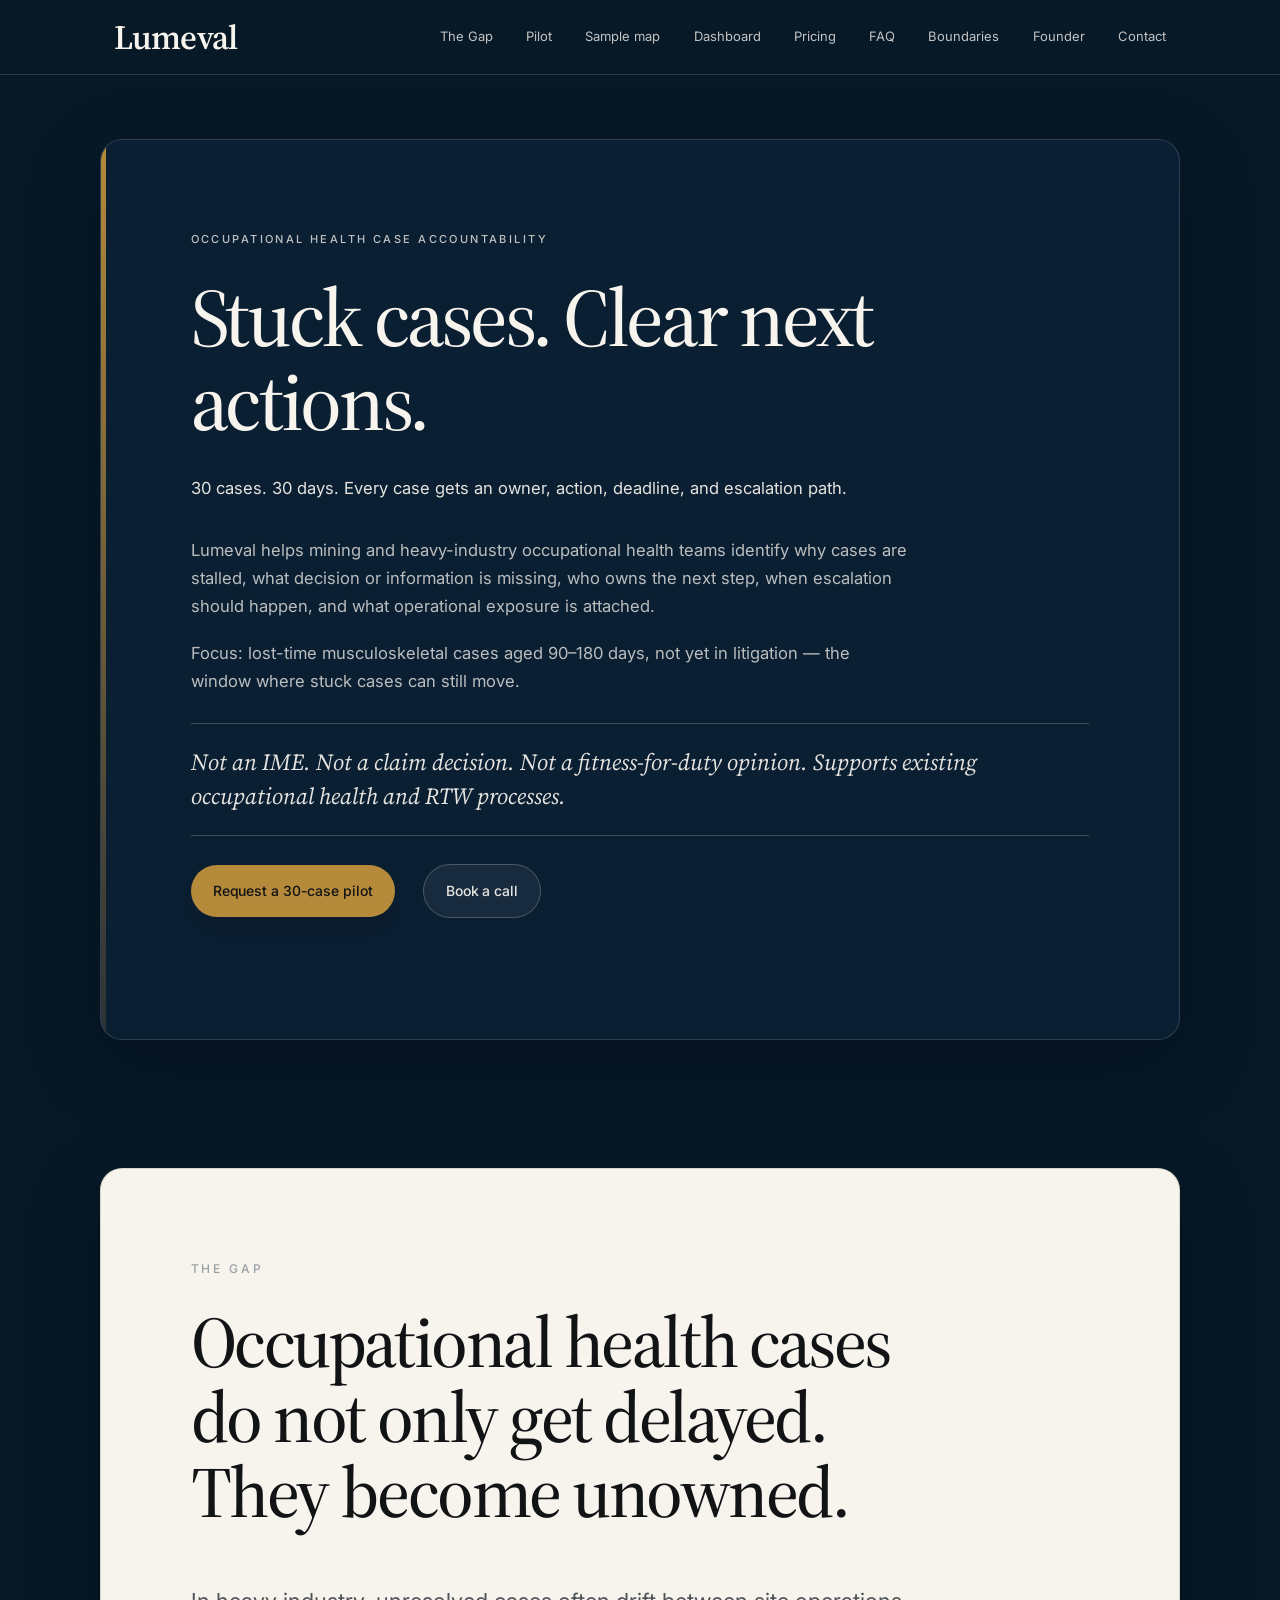
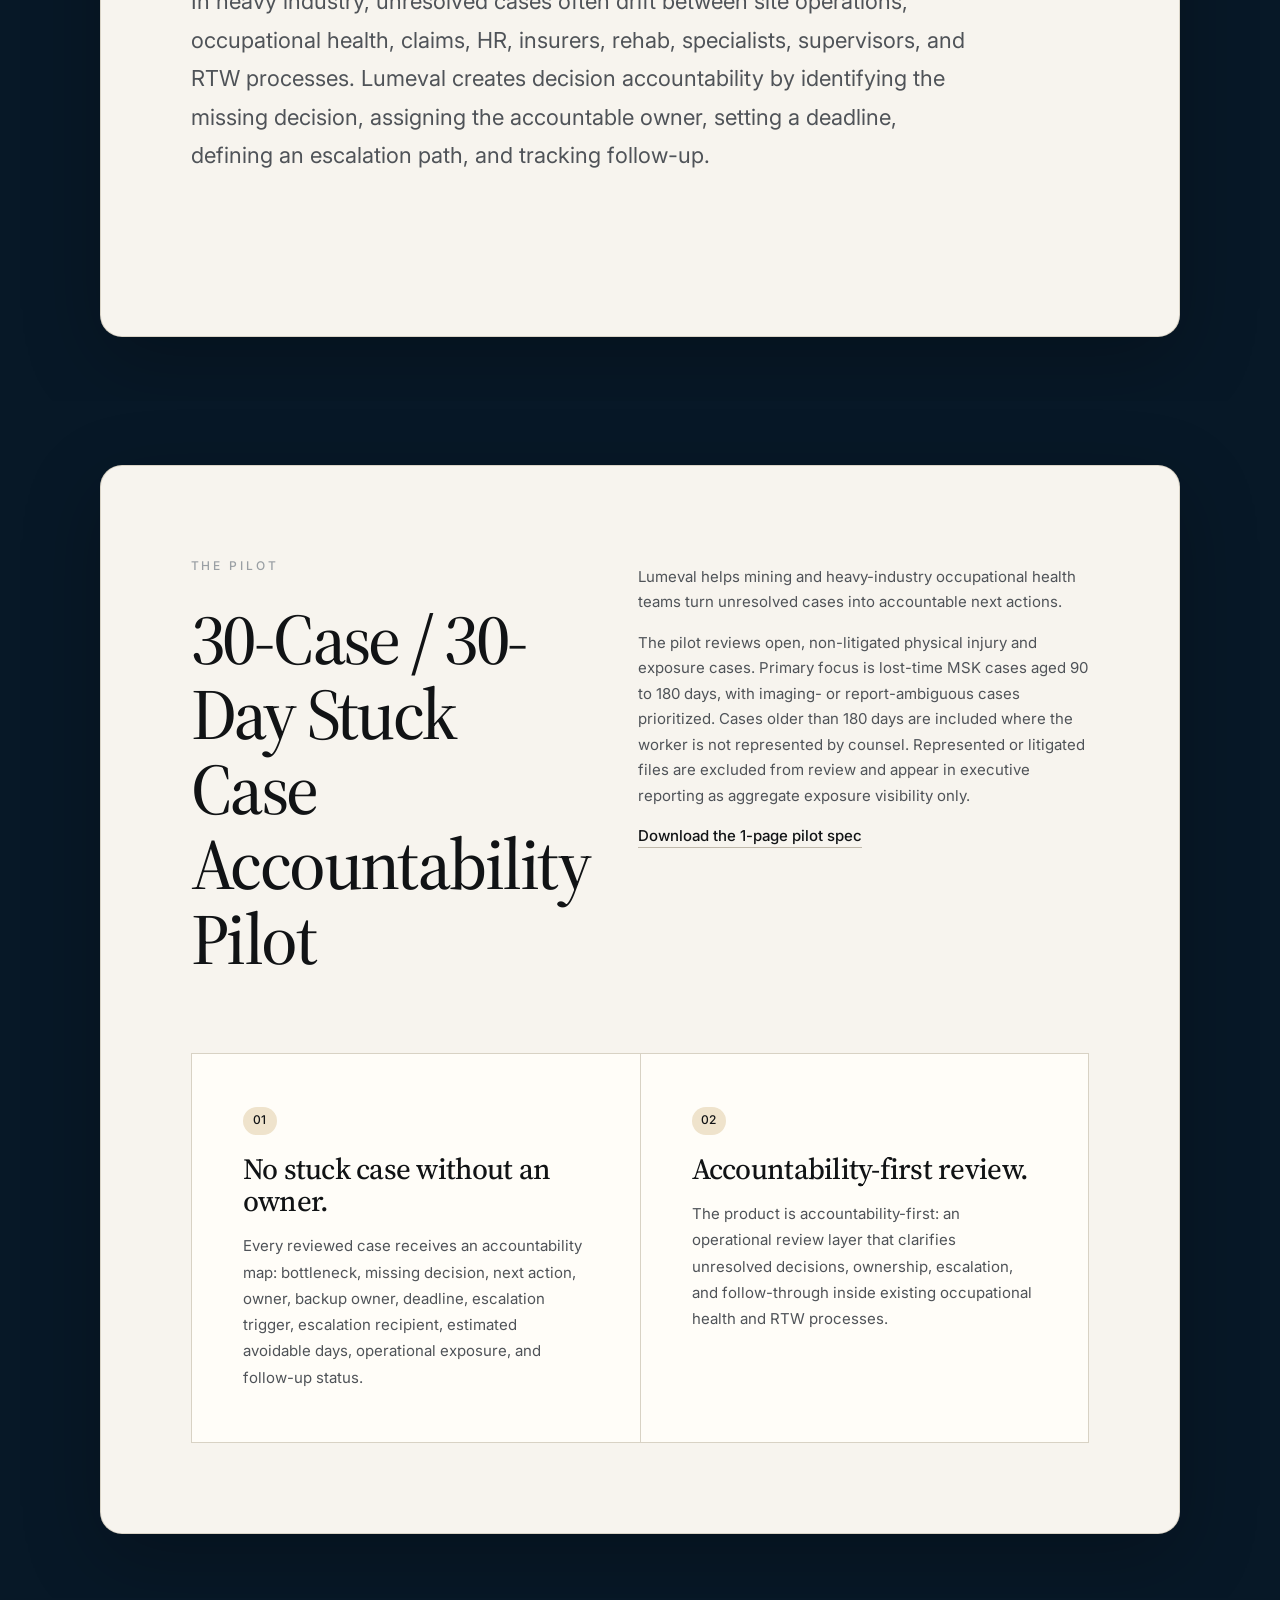
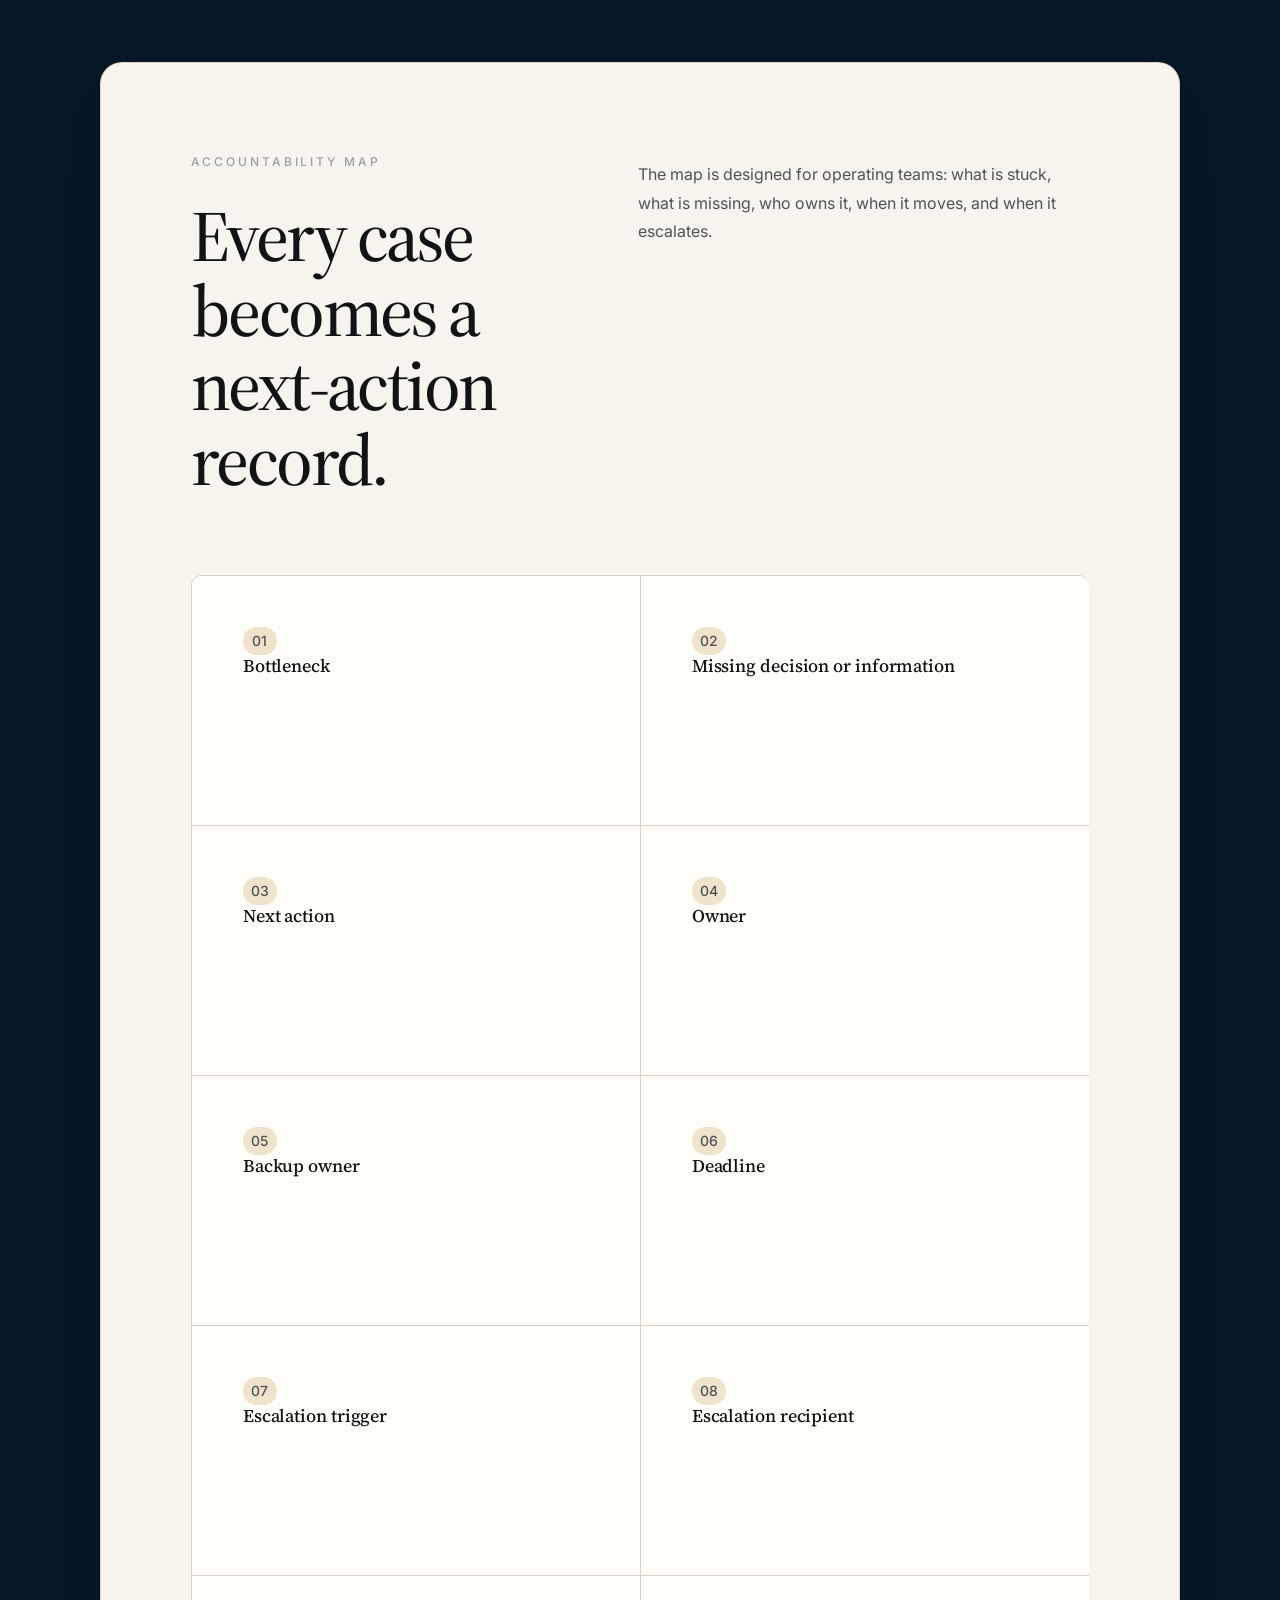
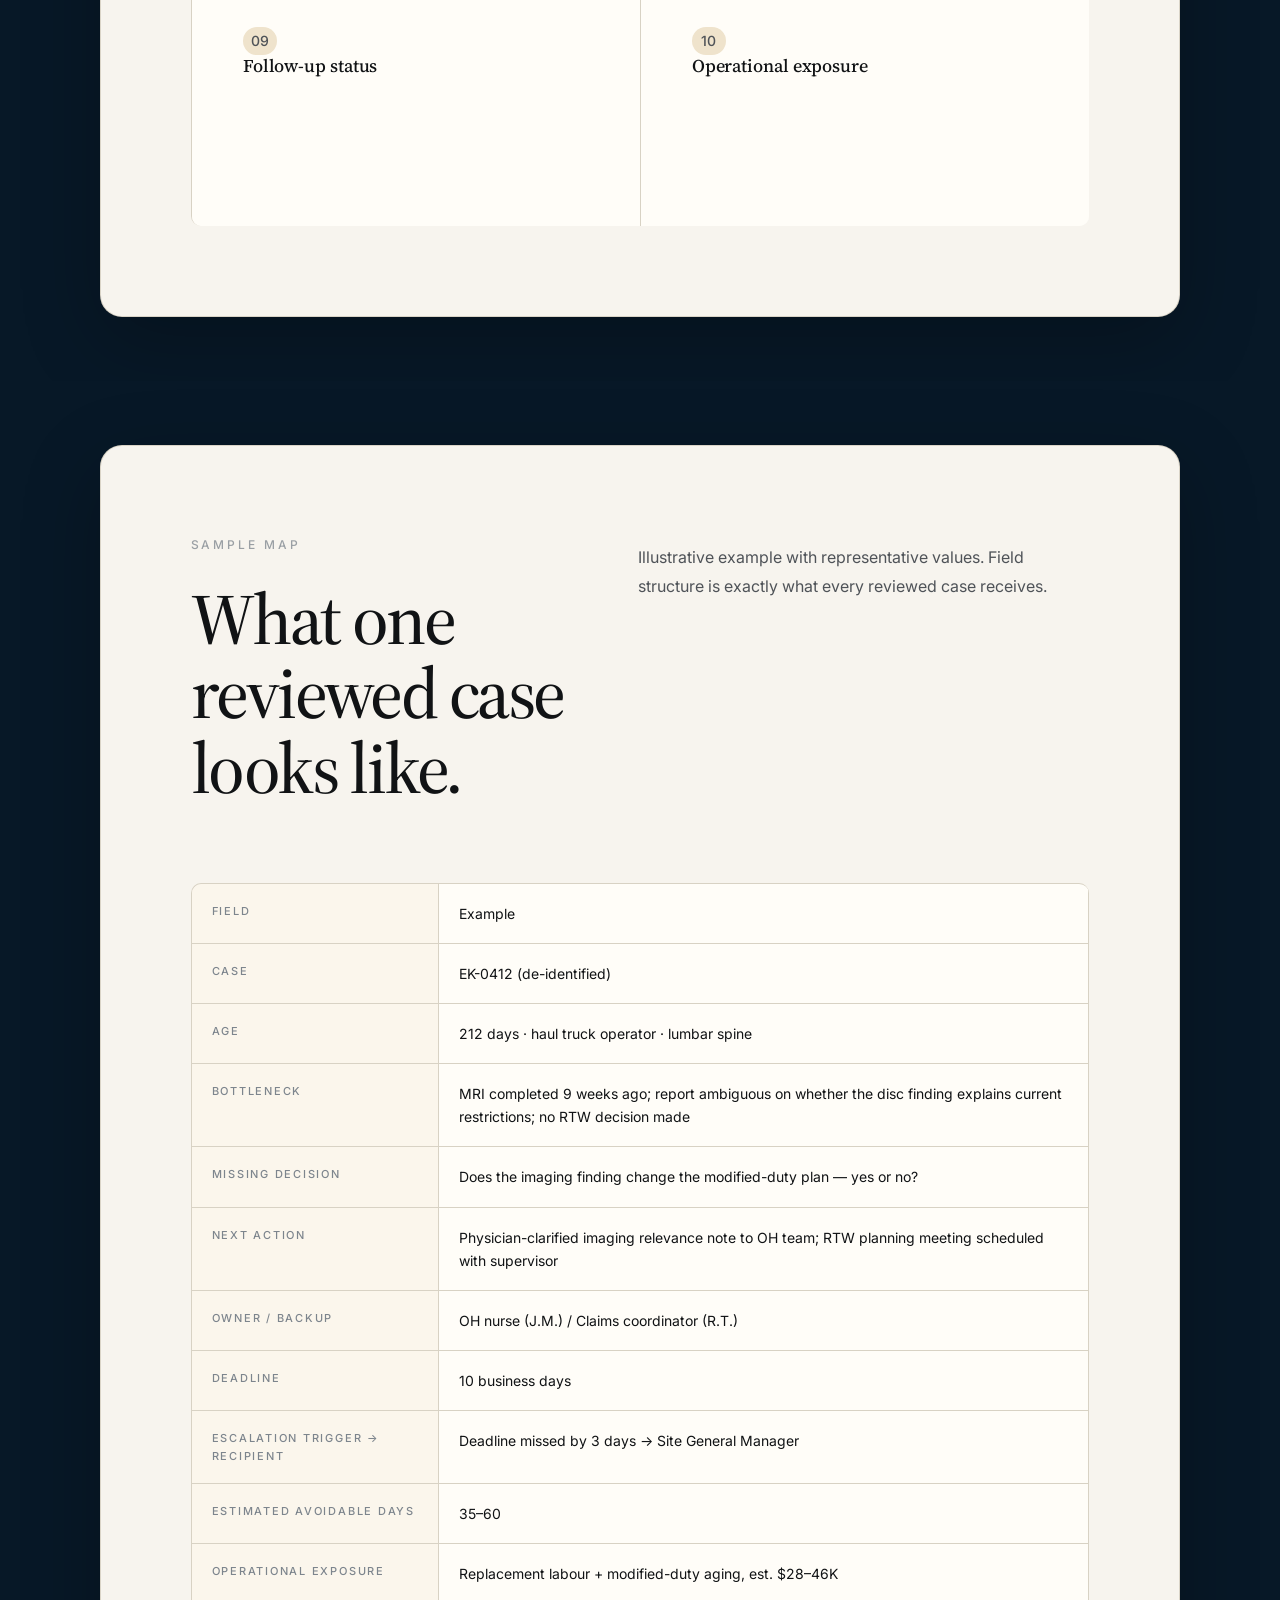
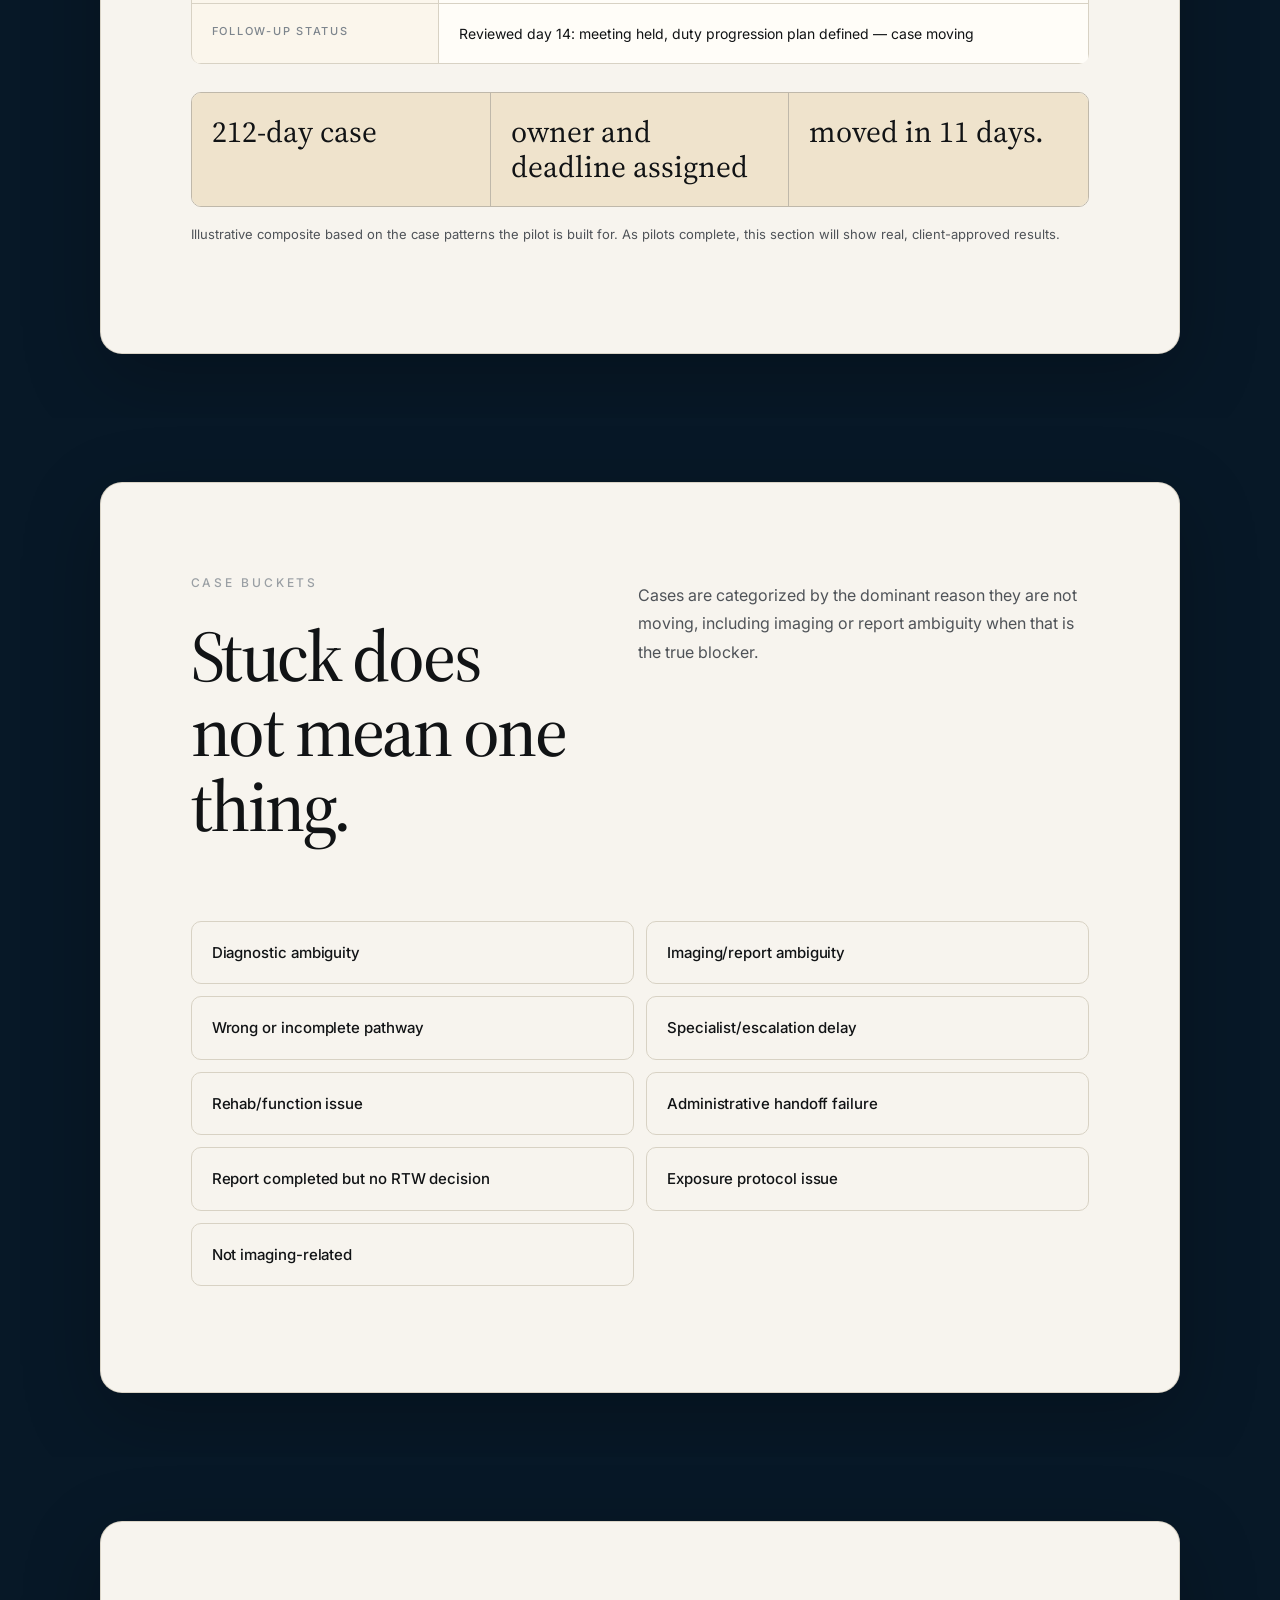
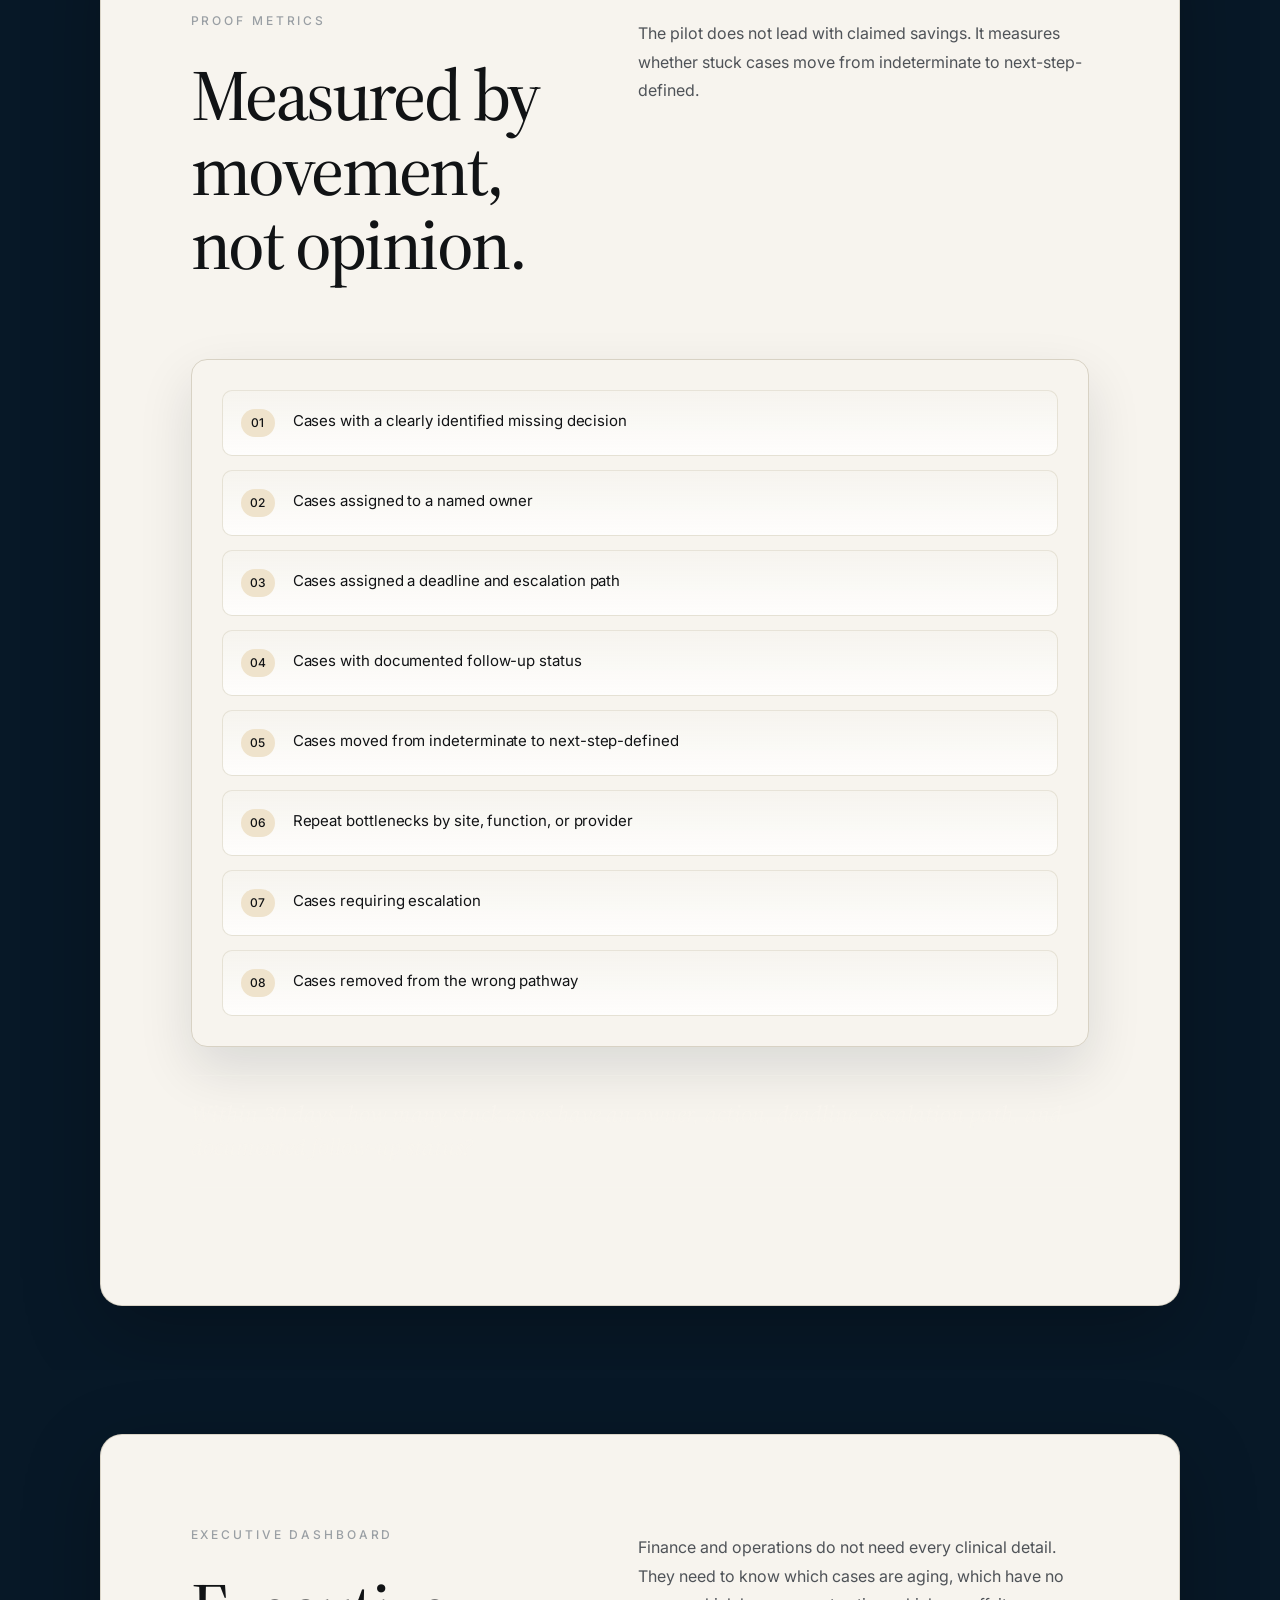
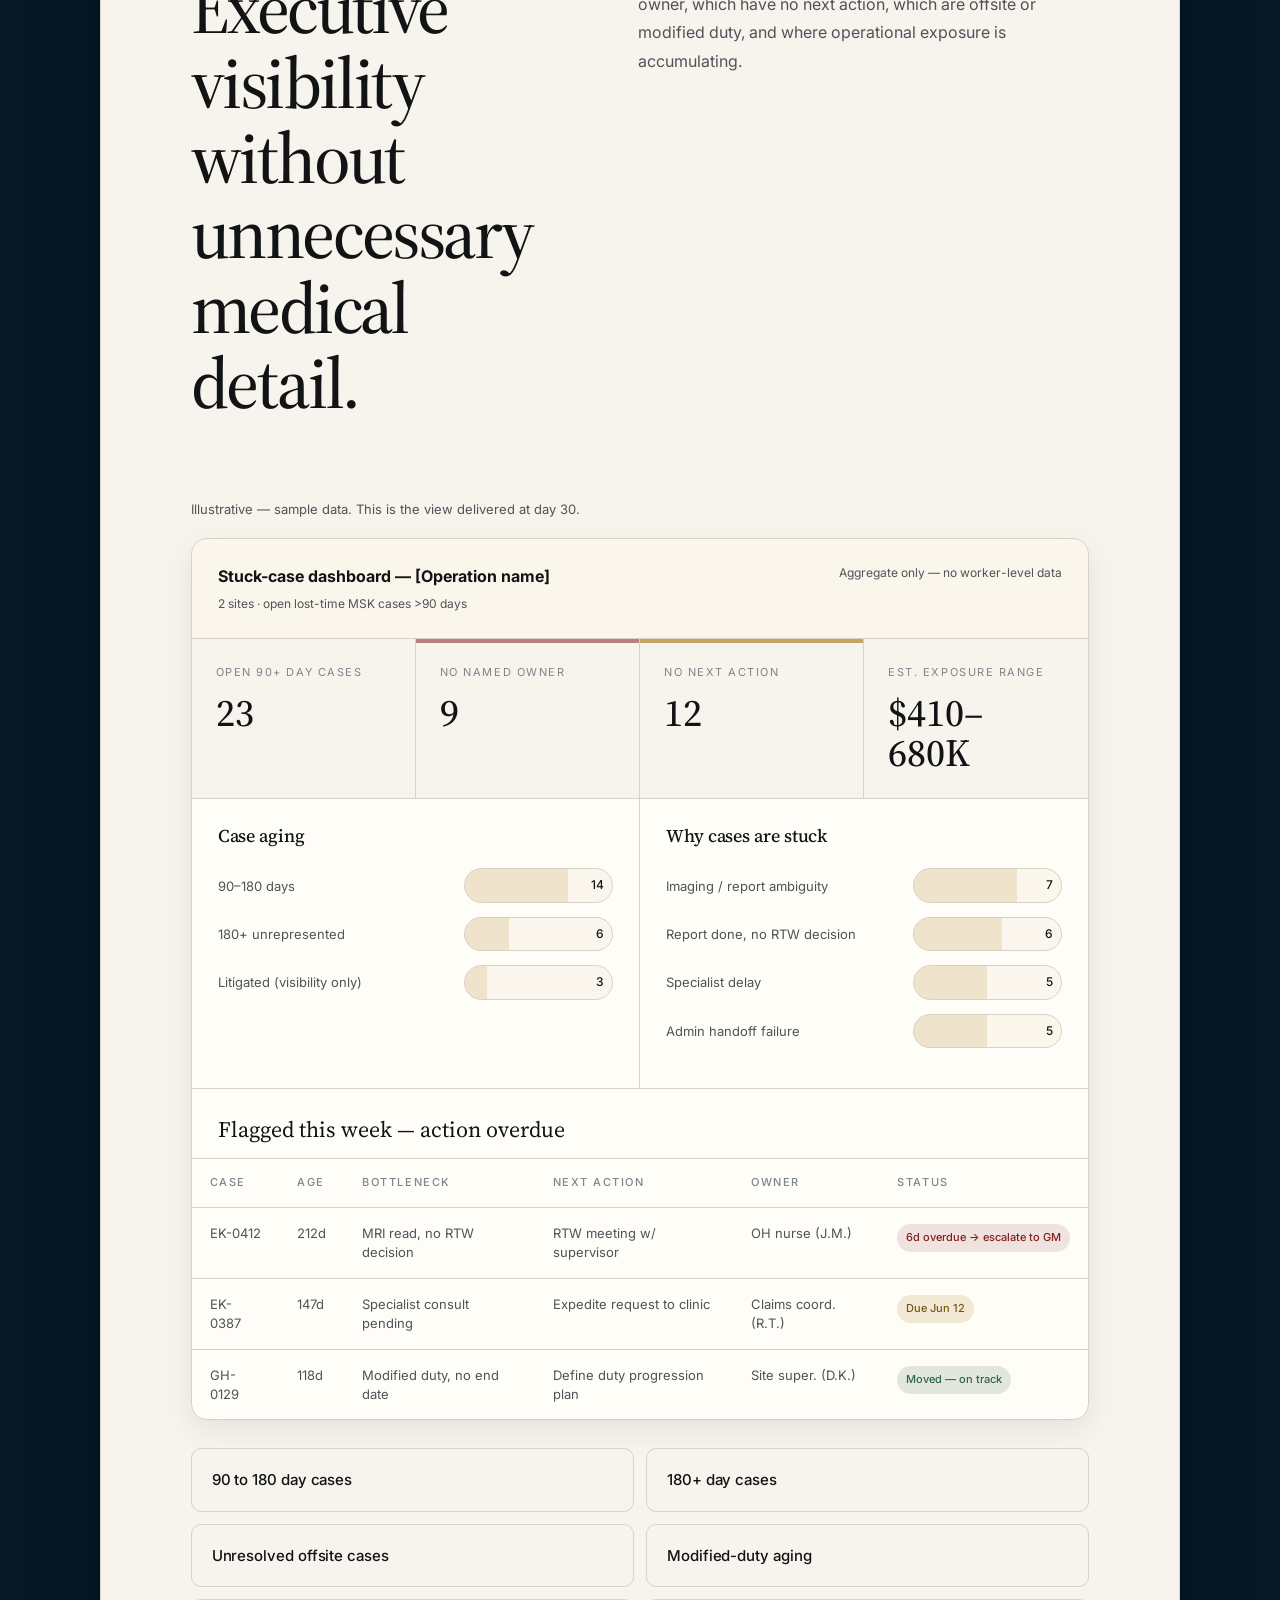
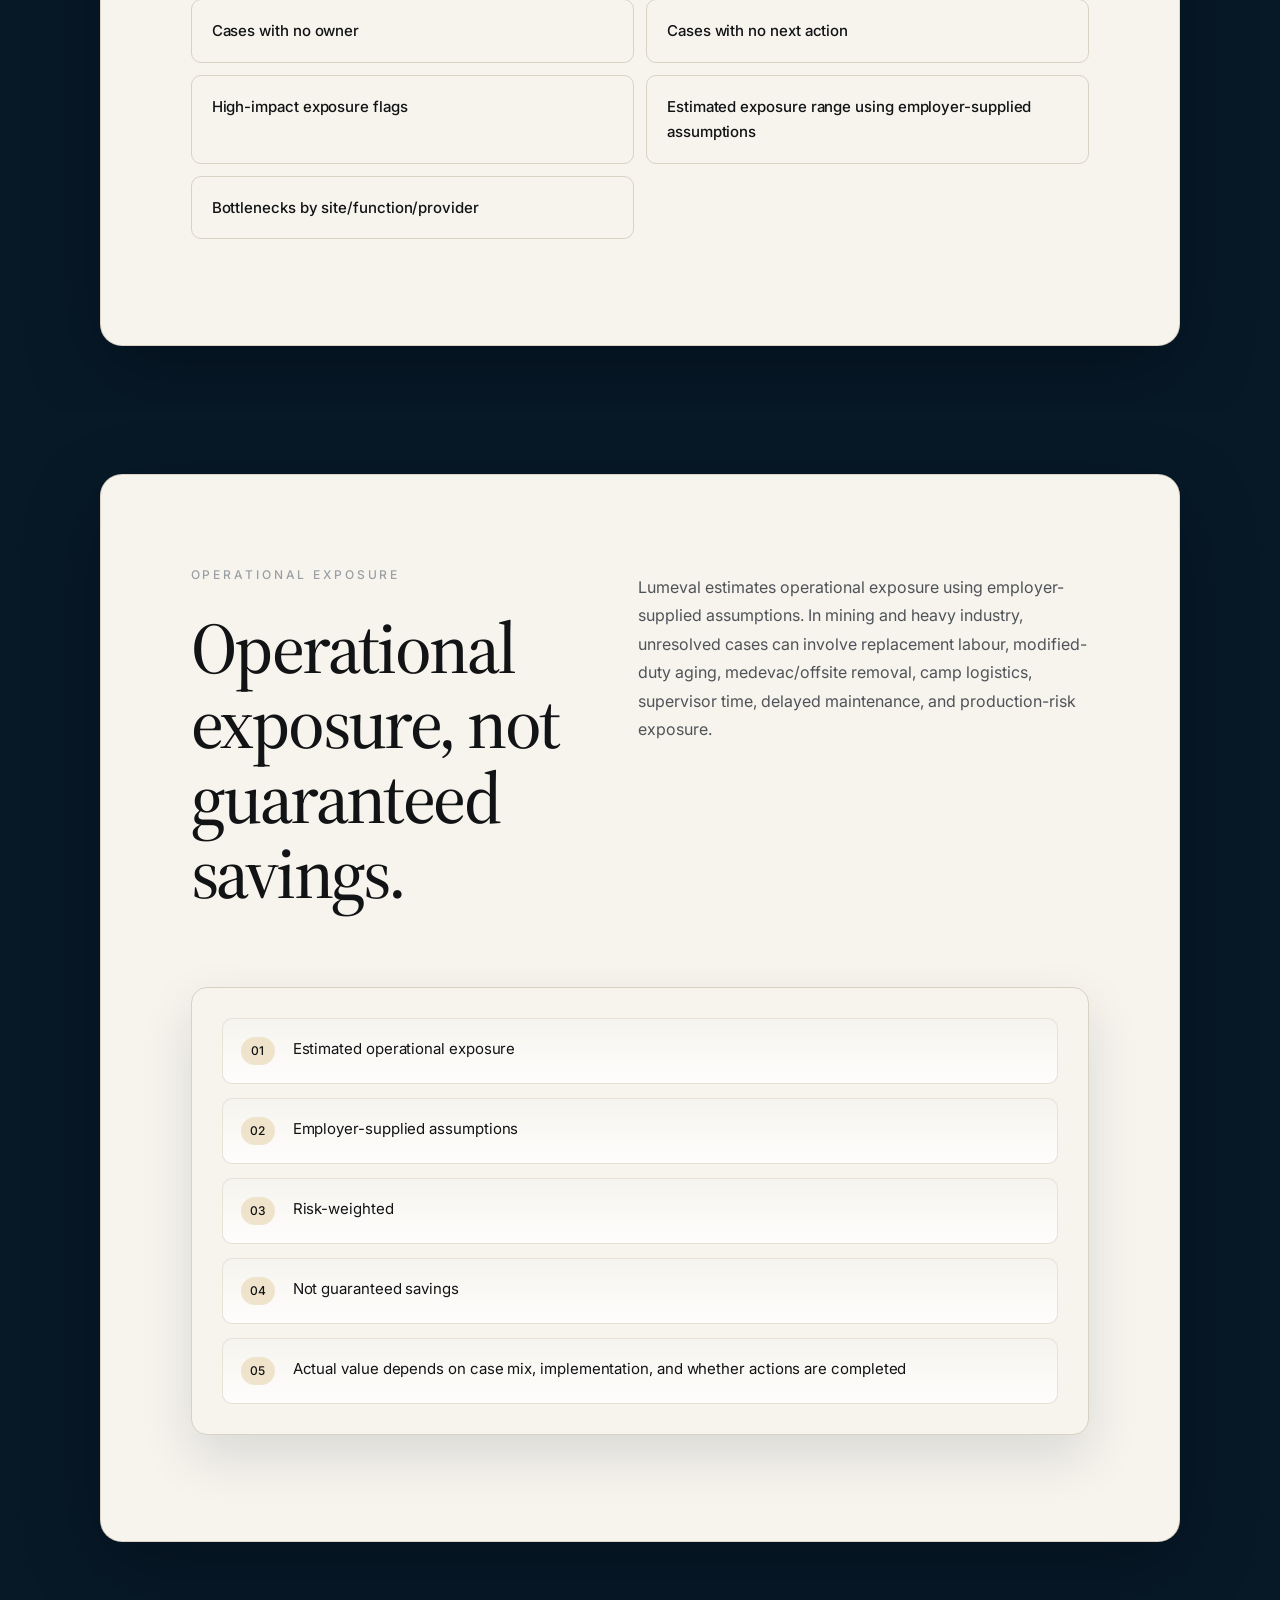
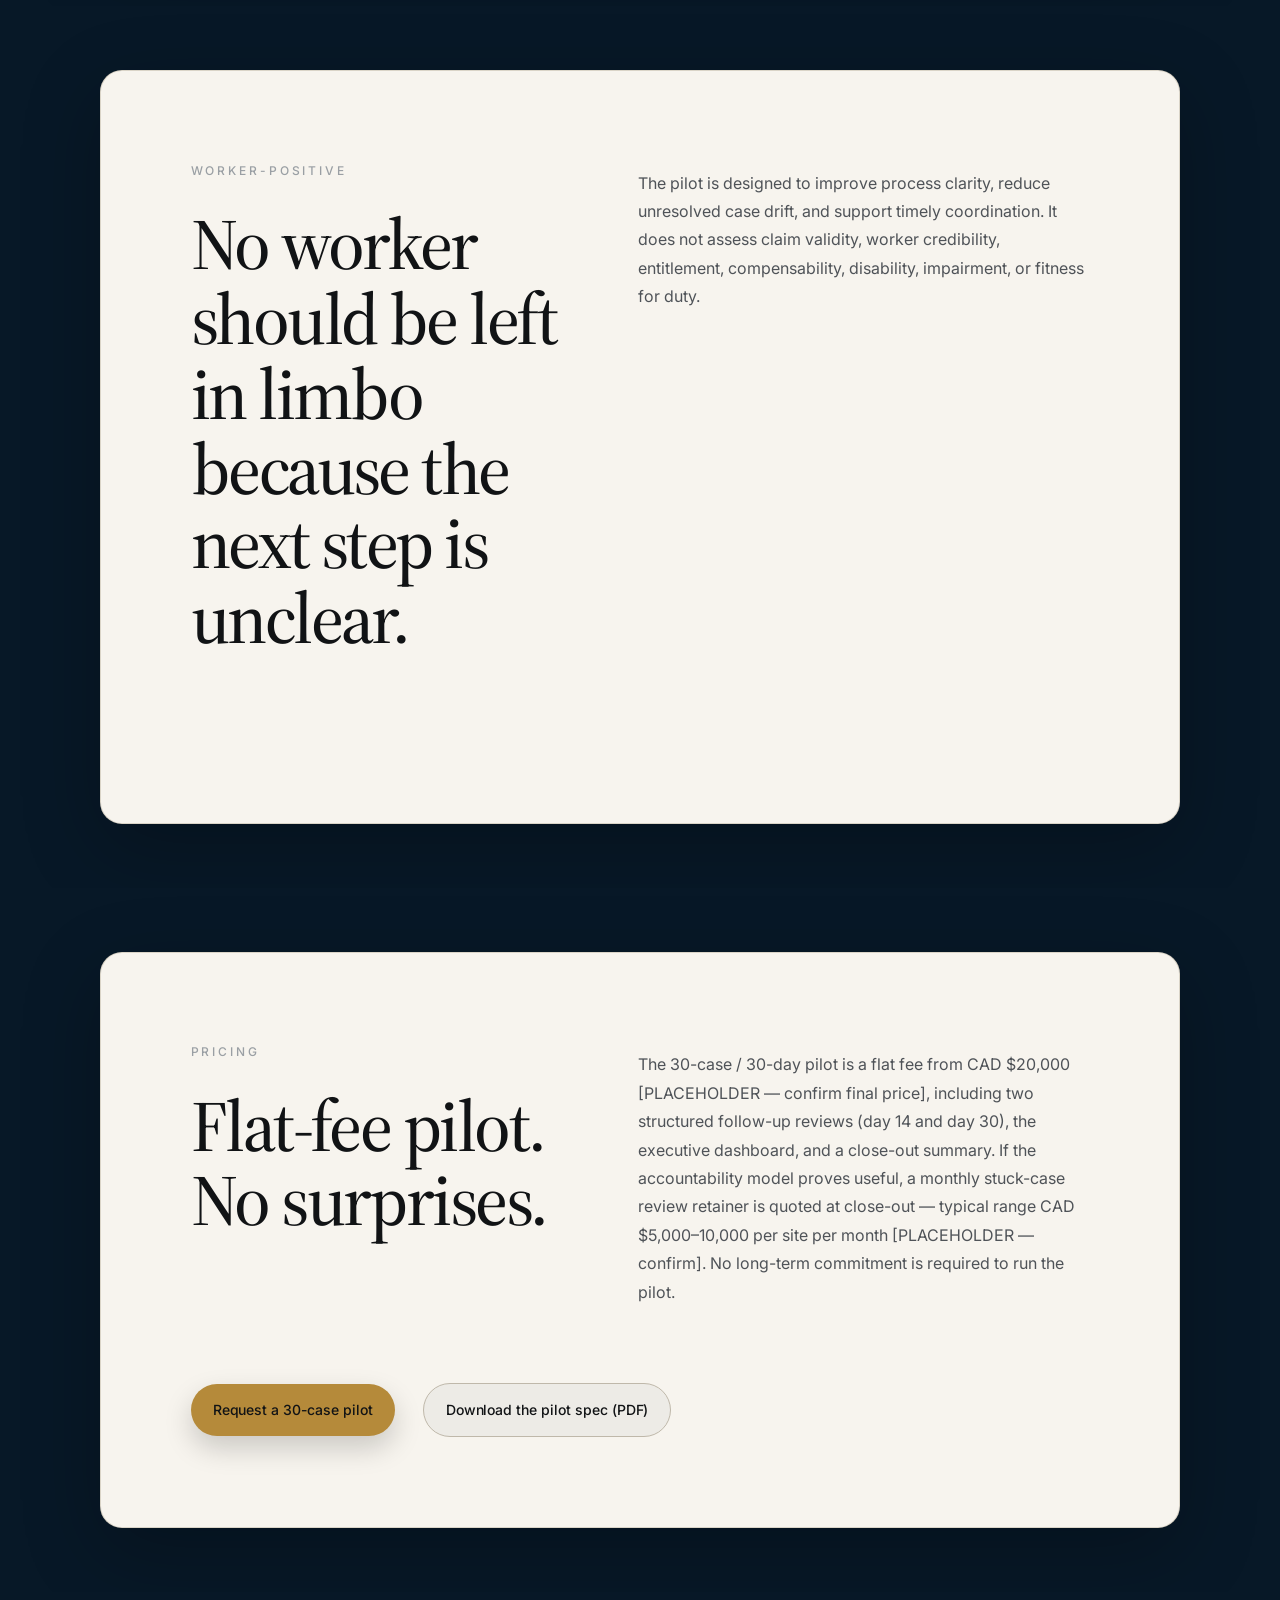
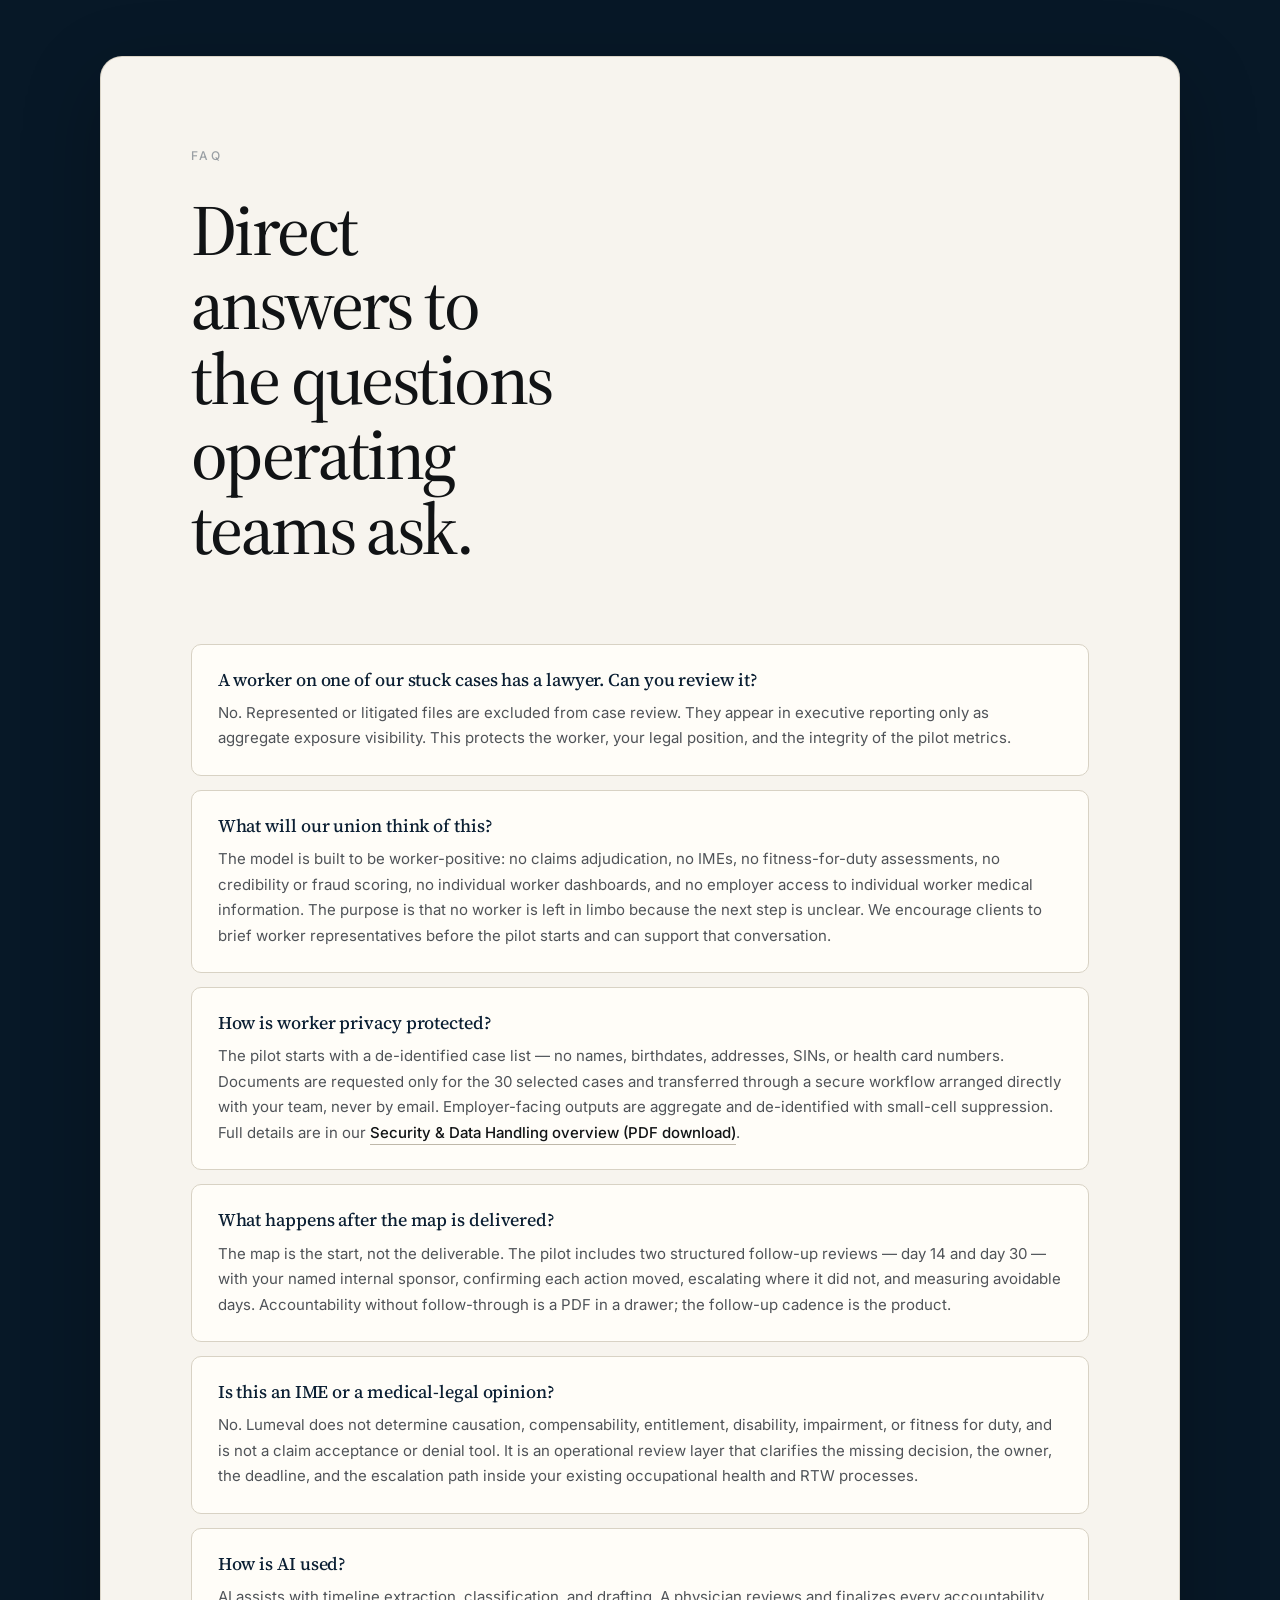
==== index.html @ c662dcf3 "Add files via upload" ====
<!doctype html>
<html lang="en">
  <head>
    <meta charset="utf-8">
    <meta name="viewport" content="width=device-width, initial-scale=1">
    <title>Lumeval | Stuck Case Accountability Pilot</title>
    <meta name="description" content="Physician-led stuck-case accountability for mining and heavy-industry occupational health teams. 30 cases, 30 days: every 90–180 day stuck case gets an owner, action, deadline, and escalation path.">
    <meta property="og:title" content="Lumeval | Stuck Case Accountability Pilot">
    <meta property="og:description" content="Physician-led stuck-case accountability for mining and heavy-industry occupational health teams.">
    <meta property="og:type" content="website">
    <meta property="og:image" content="[PLACEHOLDER — og-image 1200x630]">
    <meta property="og:url" content="https://www.lumeval.com">
    <meta name="twitter:card" content="summary">
    <meta name="twitter:title" content="Lumeval | Stuck Case Accountability Pilot">
    <meta name="twitter:description" content="30 cases, 30 days: every 90–180 day stuck case gets an owner, action, deadline, and escalation path.">
    <link rel="canonical" href="https://www.lumeval.com/">
    <link rel="preconnect" href="https://fonts.googleapis.com">
    <link rel="preconnect" href="https://fonts.gstatic.com" crossorigin>
    <link href="https://fonts.googleapis.com/css2?family=Source+Serif+4:opsz,wght@8..60,400;8..60,500&family=Inter:wght@400;500&display=swap" rel="stylesheet">
    <link rel="stylesheet" href="styles.css?v=repair-rendering">
    <script type="application/ld+json">
      {
        "@context": "https://schema.org",
        "@type": "Organization",
        "name": "Lumeval",
        "url": "https://www.lumeval.com",
        "founder": {
          "@type": "Person",
          "name": "[PLACEHOLDER — founder full name]",
          "jobTitle": "Founder, Lumeval"
        }
      }
    </script>
  </head>
  <body>
    <a class="skip-link" href="#main">Skip to content</a>

    <header class="site-header">
      <nav class="nav" aria-label="Primary navigation">
        <a class="brand" href="#main">Lumeval</a>
        <div class="nav-links">
          <a href="#gap">The Gap</a>
          <a href="#pilot">Pilot</a>
          <a href="#sample-map">Sample map</a>
          <a href="#dashboard">Dashboard</a>
          <a href="#pricing">Pricing</a>
          <a href="#faq">FAQ</a>
          <a href="#privacy">Boundaries</a>
          <a href="#founder">Founder</a>
          <a href="#contact">Contact</a>
        </div>
      </nav>
    </header>

    <main id="main">

      <section class="hero">
        <div class="container hero-inner">
          <p class="eyebrow">OCCUPATIONAL HEALTH CASE ACCOUNTABILITY</p>
          <h1 class="hero-headline">Stuck cases. Clear next actions.</h1>
          <p class="hero-lede hero-lede-strong">30 cases. 30 days. Every case gets an owner, action, deadline, and escalation path.</p>
          <p class="hero-lede">Lumeval helps mining and heavy-industry occupational health teams identify why cases are stalled, what decision or information is missing, who owns the next step, when escalation should happen, and what operational exposure is attached.</p>
          <p class="hero-lede">Focus: lost-time musculoskeletal cases aged 90–180 days, not yet in litigation — the window where stuck cases can still move.</p>

          <p class="hero-trust-line">Not an IME. Not a claim decision. Not a fitness-for-duty opinion. Supports existing occupational health and RTW processes.</p>

          <div class="hero-actions">
            <a class="button button-primary" href="#contact">Request a 30-case pilot</a>
            <a class="button button-secondary" href="mailto:dan@lumeval.com?subject=Book%20Lumeval%20case%20accountability%20call">Book a call</a>
          </div>
        </div>
      </section>

      <section id="gap" class="section section-gap-vendor">
        <div class="container slide-panel gap-vendor-panel">
          <p class="section-eyebrow">THE GAP</p>
          <h2 class="gap-vendor-headline">Occupational health cases do not only get delayed. They become unowned.</h2>
          <p class="gap-vendor-lede">In heavy industry, unresolved cases often drift between site operations, occupational health, claims, HR, insurers, rehab, specialists, supervisors, and RTW processes. Lumeval creates decision accountability by identifying the missing decision, assigning the accountable owner, setting a deadline, defining an escalation path, and tracking follow-up.</p>
        </div>
      </section>

      <section id="pilot" class="section">
        <div class="container">
          <div class="section-heading">
            <div class="section-heading-left">
              <p class="section-eyebrow">THE PILOT</p>
              <h2>30-Case / 30-Day Stuck Case Accountability Pilot</h2>
            </div>
            <div class="section-heading-right">
              <p>Lumeval helps mining and heavy-industry occupational health teams turn unresolved cases into accountable next actions.</p>
              <p>The pilot reviews open, non-litigated physical injury and exposure cases. Primary focus is lost-time MSK cases aged 90 to 180 days, with imaging- or report-ambiguous cases prioritized. Cases older than 180 days are included where the worker is not represented by counsel. Represented or litigated files are excluded from review and appear in executive reporting as aggregate exposure visibility only.</p>
              <p><a class="inline-download" href="/downloads/Lumeval_Pilot_Spec.pdf" target="_blank" rel="noopener">Download the 1-page pilot spec</a></p>
            </div>
          </div>

          <div class="pathway-service-grid" aria-label="Pilot operating promise">
            <article class="pathway-service-card"><p class="card-index">01</p><h3>No stuck case without an owner.</h3><p>Every reviewed case receives an accountability map: bottleneck, missing decision, next action, owner, backup owner, deadline, escalation trigger, escalation recipient, estimated avoidable days, operational exposure, and follow-up status.</p></article>
            <article class="pathway-service-card"><p class="card-index">02</p><h3>Accountability-first review.</h3><p>The product is accountability-first: an operational review layer that clarifies unresolved decisions, ownership, escalation, and follow-through inside existing occupational health and RTW processes.</p></article>
          </div>
        </div>
      </section>

      <section id="map" class="section section-muted">
        <div class="container">
          <div class="section-heading"><div class="section-heading-left"><p class="section-eyebrow">ACCOUNTABILITY MAP</p><h2>Every case becomes a next-action record.</h2></div><p class="section-heading-right">The map is designed for operating teams: what is stuck, what is missing, who owns it, when it moves, and when it escalates.</p></div>
          <div class="review-grid">
            <article class="review-card"><p class="card-index">01</p><h3>Bottleneck</h3></article><article class="review-card"><p class="card-index">02</p><h3>Missing decision or information</h3></article><article class="review-card"><p class="card-index">03</p><h3>Next action</h3></article><article class="review-card"><p class="card-index">04</p><h3>Owner</h3></article><article class="review-card"><p class="card-index">05</p><h3>Backup owner</h3></article><article class="review-card"><p class="card-index">06</p><h3>Deadline</h3></article><article class="review-card"><p class="card-index">07</p><h3>Escalation trigger</h3></article><article class="review-card"><p class="card-index">08</p><h3>Escalation recipient</h3></article><article class="review-card"><p class="card-index">09</p><h3>Follow-up status</h3></article><article class="review-card"><p class="card-index">10</p><h3>Operational exposure</h3></article>
          </div>
        </div>
      </section>

      <section id="sample-map" class="section">
        <div class="container">
          <div class="section-heading"><div class="section-heading-left"><p class="section-eyebrow">SAMPLE MAP</p><h2>What one reviewed case looks like.</h2></div><p class="section-heading-right">Illustrative example with representative values. Field structure is exactly what every reviewed case receives.</p></div>
          <dl class="definition-table sample-map-table">
            <div><dt>Field</dt><dd>Example</dd></div><div><dt>Case</dt><dd>EK-0412 (de-identified)</dd></div><div><dt>Age</dt><dd>212 days · haul truck operator · lumbar spine</dd></div><div><dt>Bottleneck</dt><dd>MRI completed 9 weeks ago; report ambiguous on whether the disc finding explains current restrictions; no RTW decision made</dd></div><div><dt>Missing decision</dt><dd>Does the imaging finding change the modified-duty plan — yes or no?</dd></div><div><dt>Next action</dt><dd>Physician-clarified imaging relevance note to OH team; RTW planning meeting scheduled with supervisor</dd></div><div><dt>Owner / backup</dt><dd>OH nurse (J.M.) / Claims coordinator (R.T.)</dd></div><div><dt>Deadline</dt><dd>10 business days</dd></div><div><dt>Escalation trigger → recipient</dt><dd>Deadline missed by 3 days → Site General Manager</dd></div><div><dt>Estimated avoidable days</dt><dd>35–60</dd></div><div><dt>Operational exposure</dt><dd>Replacement labour + modified-duty aging, est. $28–46K</dd></div><div><dt>Follow-up status</dt><dd>Reviewed day 14: meeting held, duty progression plan defined — case moving</dd></div>
          </dl>
          <div class="outcome-strip" aria-label="Illustrative case movement"><span>212-day case</span><span>owner and deadline assigned</span><span>moved in 11 days.</span></div>
          <p class="disclosure-note">Illustrative composite based on the case patterns the pilot is built for. As pilots complete, this section will show real, client-approved results.</p>
        </div>
      </section>

      <section id="buckets" class="section section-muted">
        <div class="container">
          <div class="section-heading"><div class="section-heading-left"><p class="section-eyebrow">CASE BUCKETS</p><h2>Stuck does not mean one thing.</h2></div><p class="section-heading-right">Cases are categorized by the dominant reason they are not moving, including imaging or report ambiguity when that is the true blocker.</p></div>
          <ul class="buyer-list"><li>Diagnostic ambiguity</li><li>Imaging/report ambiguity</li><li>Wrong or incomplete pathway</li><li>Specialist/escalation delay</li><li>Rehab/function issue</li><li>Administrative handoff failure</li><li>Report completed but no RTW decision</li><li>Exposure protocol issue</li><li>Not imaging-related</li></ul>
        </div>
      </section>

      <section id="metrics" class="section">
        <div class="container">
          <div class="section-heading"><div class="section-heading-left"><p class="section-eyebrow">PROOF METRICS</p><h2>Measured by movement, not opinion.</h2></div><p class="section-heading-right">The pilot does not lead with claimed savings. It measures whether stuck cases move from indeterminate to next-step-defined.</p></div>
          <ul class="deliverable-list"><li>Cases with a clearly identified missing decision</li><li>Cases assigned to a named owner</li><li>Cases assigned a deadline and escalation path</li><li>Cases with documented follow-up status</li><li>Cases moved from indeterminate to next-step-defined</li><li>Repeat bottlenecks by site, function, or provider</li><li>Cases requiring escalation</li><li>Cases removed from the wrong pathway</li></ul>
          <p class="hero-trust-line">Within 30 days, how many stuck cases have an owner, action, deadline, escalation path, and documented follow-up status?</p>
        </div>
      </section>

      <section id="dashboard" class="section section-muted">
        <div class="container">
          <div class="section-heading"><div class="section-heading-left"><p class="section-eyebrow">EXECUTIVE DASHBOARD</p><h2>Executive visibility without unnecessary medical detail.</h2></div><p class="section-heading-right">Finance and operations do not need every clinical detail. They need to know which cases are aging, which have no owner, which have no next action, which are offsite or modified duty, and where operational exposure is accumulating.</p></div>
          <p class="mockup-caption">Illustrative — sample data. This is the view delivered at day 30.</p>
          <div class="dashboard-mockup" aria-label="Illustrative stuck-case dashboard sample data"><div class="mockup-header"><div><strong>Stuck-case dashboard — [Operation name]</strong><span>2 sites · open lost-time MSK cases &gt;90 days</span></div><p>Aggregate only — no worker-level data</p></div><div class="metric-tiles"><article><span>Open 90+ day cases</span><strong>23</strong></article><article class="tile-alert"><span>No named owner</span><strong>9</strong></article><article class="tile-warning"><span>No next action</span><strong>12</strong></article><article><span>Est. exposure range</span><strong>$410–680K</strong></article></div><div class="mockup-panels"><article class="bar-panel"><h3>Case aging</h3><div><span>90–180 days</span><b style="--bar:70%">14</b></div><div><span>180+ unrepresented</span><b style="--bar:30%">6</b></div><div><span>Litigated (visibility only)</span><b style="--bar:15%">3</b></div></article><article class="bar-panel"><h3>Why cases are stuck</h3><div><span>Imaging / report ambiguity</span><b style="--bar:70%">7</b></div><div><span>Report done, no RTW decision</span><b style="--bar:60%">6</b></div><div><span>Specialist delay</span><b style="--bar:50%">5</b></div><div><span>Admin handoff failure</span><b style="--bar:50%">5</b></div></article></div><div class="dashboard-table-wrap"><table class="dashboard-table"><caption>Flagged this week — action overdue</caption><thead><tr><th>Case</th><th>Age</th><th>Bottleneck</th><th>Next action</th><th>Owner</th><th>Status</th></tr></thead><tbody><tr><td>EK-0412</td><td>212d</td><td>MRI read, no RTW decision</td><td>RTW meeting w/ supervisor</td><td>OH nurse (J.M.)</td><td><span class="status-badge status-red">6d overdue → escalate to GM</span></td></tr><tr><td>EK-0387</td><td>147d</td><td>Specialist consult pending</td><td>Expedite request to clinic</td><td>Claims coord. (R.T.)</td><td><span class="status-badge status-amber">Due Jun 12</span></td></tr><tr><td>GH-0129</td><td>118d</td><td>Modified duty, no end date</td><td>Define duty progression plan</td><td>Site super. (D.K.)</td><td><span class="status-badge status-green">Moved — on track</span></td></tr></tbody></table></div></div>
          <ul class="buyer-list dashboard-fields"><li>90 to 180 day cases</li><li>180+ day cases</li><li>Unresolved offsite cases</li><li>Modified-duty aging</li><li>Cases with no owner</li><li>Cases with no next action</li><li>High-impact exposure flags</li><li>Estimated exposure range using employer-supplied assumptions</li><li>Bottlenecks by site/function/provider</li></ul>
        </div>
      </section>

      <section id="exposure" class="section"><div class="container"><div class="section-heading"><div class="section-heading-left"><p class="section-eyebrow">OPERATIONAL EXPOSURE</p><h2>Operational exposure, not guaranteed savings.</h2></div><p class="section-heading-right">Lumeval estimates operational exposure using employer-supplied assumptions. In mining and heavy industry, unresolved cases can involve replacement labour, modified-duty aging, medevac/offsite removal, camp logistics, supervisor time, delayed maintenance, and production-risk exposure.</p></div><ul class="deliverable-list"><li>Estimated operational exposure</li><li>Employer-supplied assumptions</li><li>Risk-weighted</li><li>Not guaranteed savings</li><li>Actual value depends on case mix, implementation, and whether actions are completed</li></ul></div></section>
      <section id="worker" class="section section-muted"><div class="container"><div class="section-heading"><div class="section-heading-left"><p class="section-eyebrow">WORKER-POSITIVE</p><h2>No worker should be left in limbo because the next step is unclear.</h2></div><p class="section-heading-right">The pilot is designed to improve process clarity, reduce unresolved case drift, and support timely coordination. It does not assess claim validity, worker credibility, entitlement, compensability, disability, impairment, or fitness for duty.</p></div></div></section>
      <section id="pricing" class="section"><div class="container"><div class="section-heading"><div class="section-heading-left"><p class="section-eyebrow">PRICING</p><h2>Flat-fee pilot. No surprises.</h2></div><p class="section-heading-right">The 30-case / 30-day pilot is a flat fee from CAD $20,000 [PLACEHOLDER — confirm final price], including two structured follow-up reviews (day 14 and day 30), the executive dashboard, and a close-out summary. If the accountability model proves useful, a monthly stuck-case review retainer is quoted at close-out — typical range CAD $5,000–10,000 per site per month [PLACEHOLDER — confirm]. No long-term commitment is required to run the pilot.</p></div><div class="hero-actions panel-actions"><a class="button button-primary" href="#contact">Request a 30-case pilot</a><a class="button button-secondary button-on-light" href="/downloads/Lumeval_Pilot_Spec.pdf" target="_blank" rel="noopener">Download the pilot spec (PDF)</a></div></div></section>
      <section id="faq" class="section section-muted"><div class="container"><div class="section-heading"><div class="section-heading-left"><p class="section-eyebrow">FAQ</p><h2>Direct answers to the questions operating teams ask.</h2></div></div><div class="faq-list"><article><h3>A worker on one of our stuck cases has a lawyer. Can you review it?</h3><p>No. Represented or litigated files are excluded from case review. They appear in executive reporting only as aggregate exposure visibility. This protects the worker, your legal position, and the integrity of the pilot metrics.</p></article><article><h3>What will our union think of this?</h3><p>The model is built to be worker-positive: no claims adjudication, no IMEs, no fitness-for-duty assessments, no credibility or fraud scoring, no individual worker dashboards, and no employer access to individual worker medical information. The purpose is that no worker is left in limbo because the next step is unclear. We encourage clients to brief worker representatives before the pilot starts and can support that conversation.</p></article><article><h3>How is worker privacy protected?</h3><p>The pilot starts with a de-identified case list — no names, birthdates, addresses, SINs, or health card numbers. Documents are requested only for the 30 selected cases and transferred through a secure workflow arranged directly with your team, never by email. Employer-facing outputs are aggregate and de-identified with small-cell suppression. Full details are in our <a class="inline-download" href="/downloads/Lumeval_Security_Data_Handling.pdf" target="_blank" rel="noopener">Security &amp; Data Handling overview (PDF download)</a>.</p></article><article><h3>What happens after the map is delivered?</h3><p>The map is the start, not the deliverable. The pilot includes two structured follow-up reviews — day 14 and day 30 — with your named internal sponsor, confirming each action moved, escalating where it did not, and measuring avoidable days. Accountability without follow-through is a PDF in a drawer; the follow-up cadence is the product.</p></article><article><h3>Is this an IME or a medical-legal opinion?</h3><p>No. Lumeval does not determine causation, compensability, entitlement, disability, impairment, or fitness for duty, and is not a claim acceptance or denial tool. It is an operational review layer that clarifies the missing decision, the owner, the deadline, and the escalation path inside your existing occupational health and RTW processes.</p></article><article><h3>How is AI used?</h3><p>AI assists with timeline extraction, classification, and drafting. A physician reviews and finalizes every accountability map. AI makes no autonomous claim, entitlement, fitness-for-duty, or medical-legal decisions.</p></article><article><h3>What does the pilot require from our team?</h3><p>Three things: one named internal sponsor empowered to assign owners, the de-identified case export within two weeks of signing, and attendance at the two follow-up reviews.</p></article></div></div></section>
      <section id="boundaries" class="section"><div class="container"><div class="section-heading"><div class="section-heading-left"><p class="section-eyebrow">BOUNDARIES</p><h2>What this is not.</h2></div><p class="section-heading-right">Lumeval does not perform IMEs, determine causation, compensability, entitlement, disability, impairment, or fitness for duty. Lumeval is not a claim acceptance or denial tool and does not replace occupational health. Lumeval supports existing occupational health and RTW processes by clarifying unresolved decisions, owners, deadlines, escalation paths, and follow-up status.</p></div></div></section>
      <section id="ai" class="section section-muted"><div class="container"><div class="section-heading"><div class="section-heading-left"><p class="section-eyebrow">REVIEW MODEL</p><h2>AI-assisted. Physician-led.</h2></div><p class="section-heading-right">Lumeval uses AI-assisted timeline extraction and classification to organize de-identified case materials. A physician reviews and finalizes the accountability maps. AI does not make autonomous claim, entitlement, fitness-for-duty, or medical-legal decisions.</p></div></div></section>
      <section id="workflow" class="section"><div class="container"><div class="section-heading"><div class="section-heading-left"><p class="section-eyebrow">DATA WORKFLOW</p><h2>Start with a de-identified case export.</h2></div><p class="section-heading-right">To reduce work on the client side, Lumeval starts with a de-identified export of open physical injury and exposure cases older than 90 days, with 180+ day cases flagged. Lumeval selects 30 high-friction cases for the pilot and then requests limited documents only for those selected cases.</p></div><ul class="buyer-list"><li>De-identified case ID</li><li>Injury/exposure date</li><li>Case age in days</li><li>Job role/trade</li><li>Body part or exposure type</li><li>Current status</li><li>Days offsite if available</li><li>Days modified duty if available</li><li>Last occupational health letter date</li><li>Last action date</li><li>Next pending action if known</li><li>Imaging/test performed yes/no</li><li>Specialist referral pending yes/no</li><li>Rehab/PT active yes/no</li><li>Medevac/offsite removal yes/no</li><li>Reason case appears stuck, if known</li></ul><p class="hero-trust-line">No worker names, SINs, health card numbers, dates of birth, addresses, or unnecessary personal identifiers are required for the initial case list. No public medical-record upload is available on this website. Pilot data transfer is arranged directly with the client using a secure workflow.</p></div></section>
      <section id="ladder" class="section section-muted"><div class="container"><div class="section-heading"><div class="section-heading-left"><p class="section-eyebrow">PRODUCT LADDER</p><h2>From backlog cleanup to recurring accountability.</h2></div><p class="section-heading-right">The pilot starts with a defined case set and can expand only if the accountability model proves useful to the operating team.</p></div><ol class="pathway" aria-label="Product ladder"><li><span class="step-num">01</span><span class="step-text">30-case / 30-day paid pilot</span></li><li><span class="step-num">02</span><span class="step-text">Monthly stuck-case accountability review</span></li><li><span class="step-num">03</span><span class="step-text">Multi-site dashboard</span></li><li><span class="step-num">04</span><span class="step-text">Case import and escalation tracker</span></li><li><span class="step-num">05</span><span class="step-text">De-identified benchmarking layer</span></li></ol></div></section>
            <section id="privacy" class="section">
        <div class="container">
          <div class="section-heading">
            <div class="section-heading-left">
              <p class="section-eyebrow">Privacy and worker-trust framework</p>
              <h2>Aggregate. Clinically governed. Voluntary.</h2>
            </div>
            <p class="section-heading-right">Lumeval is prevention- and pathway-focused. Employer-facing outputs are aggregate and de-identified. Individual clinical information remains clinically governed.</p>
          </div>

          <div class="privacy-grid">
            <div class="privacy-card">
              <h3>Employer reporting boundaries</h3>
              <ul class="trust-list">
                <li>Aggregate-only employer reporting</li>
                <li>No individual worker dashboard</li>
                <li>Small-cell suppression</li>
                <li>No employer access to individual worker medical information</li>
                <li>Individual clinical information remains clinically governed</li>
                <li>Indigenous data-governance pathways where applicable</li>
              </ul>
            </div>
            <div class="privacy-card">
              <h3>Not part of the service</h3>
              <ul class="trust-list">
                <li>No claims adjudication</li>
                <li>No independent medical examination</li>
                <li>No fitness-for-duty assessment</li>
                <li>No routine screening</li>
                <li>No legal causation opinions</li>
                <li>No employer access to individual worker medical information</li>
              </ul>
            </div>
          </div>
          <p><a class="inline-download" href="/downloads/Lumeval_Security_Data_Handling.pdf" target="_blank" rel="noopener">Download the security &amp; data-handling overview</a></p>
        </div>
      </section>
      <section id="founder" class="section section-muted"><div class="container"><div class="section-heading"><div class="section-heading-left"><p class="section-eyebrow">FOUNDER</p><h2>Dr. [FULL NAME], MD, FRCPC — Founder, Lumeval [PLACEHOLDER]</h2></div><p class="section-heading-right">Dr. [FULL NAME] is a fellowship-trained musculoskeletal radiologist (FRCPC, Royal College of Physicians and Surgeons of Canada) and served ten years as a Royal College examiner in Diagnostic Radiology. He was an MSK imaging physician at the Vancouver 2010 Olympic Games. He comes from a multi-generational British Columbia coal-mining family and has worked first-hand in open-pit coal operations — which is why Lumeval is built for how mining actually runs, not how claims software assumes it runs.</p></div><div class="founder-detail founder-expanded"><!-- PLACEHOLDER: replace this block with founder headshot image. Alt text: "Dr. [FULL NAME], founder of Lumeval". --><div class="founder-photo-placeholder" role="img" aria-label="Dr. [FULL NAME], founder of Lumeval">Founder headshot<br><span>[PLACEHOLDER]</span></div><div><!-- PLACEHOLDER: replace LinkedIn href with final URL. --><a class="linkedin-link" href="[PLACEHOLDER — URL]" target="_blank" rel="noopener" aria-label="Connect with Dr. [FULL NAME] on LinkedIn">in <span>Connect on LinkedIn</span></a><ul class="credential-list"><li><span class="credential-label">Operational familiarity</span><span class="credential-body">Multi-generational British Columbia coal mining family; first-hand experience working in open-pit coal operations</span></li><li><span class="credential-label">Specialty</span><span class="credential-body">Musculoskeletal radiology, FRCPC (Royal College of Physicians and Surgeons of Canada)</span></li><li><span class="credential-label">Examiner role</span><span class="credential-body">Royal College of Physicians and Surgeons of Canada examiner in Diagnostic Radiology, ten years</span></li><li><span class="credential-label">Sports MSK imaging</span><span class="credential-body">MSK radiology physician, Vancouver 2010 Olympic Games</span></li></ul></div></div></div></section>
      <section id="contact" class="section section-muted"><div class="container"><div class="section-heading"><div class="section-heading-left"><p class="section-eyebrow">CONTACT</p><h2>Request a 30-case pilot.</h2></div><p class="section-heading-right">If your occupational health, risk, or operations team has unresolved physical injury or exposure cases older than 90 days, Lumeval can start with a defined 30-case pilot.</p></div><div class="contact-block form-panel"><!-- PLACEHOLDER: replace action with final Formspree endpoint if not using Netlify Forms. --><form id="pilot-form" name="pilot-intake" method="POST" action="/" data-netlify="true" netlify-honeypot="website" novalidate><input type="hidden" name="form-name" value="pilot-intake"><p class="form-field hidden-field" aria-hidden="true"><label>Leave this field blank <input name="website" tabindex="-1" autocomplete="off"></label></p><div class="form-grid"><p class="form-field"><label for="name">Name</label><input id="name" name="name" type="text" required autocomplete="name"></p><p class="form-field"><label for="email">Work email</label><input id="email" name="email" type="email" required autocomplete="email"></p><p class="form-field"><label for="company">Company / operation</label><input id="company" name="company" type="text" required autocomplete="organization"></p><p class="form-field"><label for="role">Role</label><select id="role" name="role" required><option value="">Select role</option><option>Occupational health</option><option>HSE / Safety</option><option>Operations / GM</option><option>HR / Disability management</option><option>Risk / Finance</option><option>Other</option></select></p><p class="form-field"><label for="province">Province / territory</label><select id="province" name="province_territory" required><option value="">Select location</option><option>BC</option><option>AB</option><option>SK</option><option>ON</option><option>Other Canada</option><option>Outside Canada</option></select></p><p class="form-field"><label for="open-cases">Approximate number of open injury cases older than 90 days</label><select id="open-cases" name="open_cases_older_than_90_days" required><option value="">Select range</option><option>Not sure</option><option>1–10</option><option>11–30</option><option>31–100</option><option>100+</option></select></p><p class="form-field form-field-full"><label for="message">Anything else we should know?</label><textarea id="message" name="message" maxlength="500" rows="5"></textarea></p></div><button class="button button-primary" type="submit">Request a 30-case pilot</button><a class="button button-secondary button-on-light" href="mailto:dan@lumeval.com?subject=Book%20Lumeval%20case%20accountability%20call">Book a call</a><p class="contact-warning">Please do not include personal health information, claim details, or identifiable worker information in this form.</p><p class="form-success" role="status" aria-live="polite" hidden>Thanks — you'll hear from us within two business days.</p></form></div></div></section>

    </main>

    <footer class="site-footer">
      <div class="container footer-row">
        <div class="footer-brand">Lumeval</div>
        <p class="footer-line">Stuck case accountability for mining and heavy-industry occupational health teams.</p>
        <p class="footer-line">Lumeval Canada</p>
      </div>
      <div class="container footer-disclosure">
        <p>Lumeval's services are post-incident, prevention- and pathway-focused. Lumeval does not provide claims adjudication, independent medical examinations, employment fitness decisions, legal causation opinions, routine screening programs, or employer access to individual worker medical information.</p>
      </div>
    </footer>

    <script>
      const pilotForm = document.getElementById('pilot-form');
      if (pilotForm) {
        pilotForm.addEventListener('submit', async (event) => {
          if (!pilotForm.checkValidity()) {
            event.preventDefault();
            pilotForm.reportValidity();
            return;
          }
          event.preventDefault();
          const data = new FormData(pilotForm);
          const success = pilotForm.querySelector('.form-success');
          try {
            await fetch(pilotForm.action || '/', {
              method: 'POST',
              body: new URLSearchParams(data),
              headers: { 'Content-Type': 'application/x-www-form-urlencoded' }
            });
            pilotForm.reset();
            if (success) success.hidden = false;
          } catch (error) {
            if (success) success.hidden = false;
          }
        });
      }
    </script>

  </body>
</html>
---- styles.css ----
/* ============================================================
   Lumeval — Institutional design system
   Restrained palette. Serif headlines. Hairline borders.
   ============================================================ */

:root {
  /* Type */
  --font-serif: "Source Serif 4", "Charter", "Georgia", "Times New Roman", serif;
  --font-sans: "Inter", -apple-system, BlinkMacSystemFont, "Segoe UI", Roboto, Helvetica, Arial, sans-serif;

  /* Color - restrained executive palette */
  --bg: #f7f4ee;
  --bg-soft: #ece7dc;
  --panel: #fffdf8;
  --text: #111315;
  --muted: #5c6066;
  --border: #d8d2c4;
  --accent: #b58a3a;
  --accent-soft: #efe3cc;
  --navy: #0b1f33;
  --blue-black: #071827;
  --slate: #263b50;
  --shadow: 0 22px 54px rgba(7, 24, 39, 0.12);
  --shadow-soft: 0 10px 28px rgba(7, 24, 39, 0.08);
  --radius-lg: 16px;
  --radius-md: 10px;

  /* Legacy aliases used by the existing markup */
  --paper: #ffffff;
  --paper-warm: var(--bg);
  --ink: var(--text);
  --ink-muted: var(--muted);
  --ink-tertiary: #7d858d;
  --hairline: var(--border);
  --hairline-strong: #bdb4a2;

  /* Layout */
  --container: 1180px;
  --page-pad: clamp(20px, 5vw, 72px);
  --section-pad-y: clamp(88px, 9vw, 124px);
}

/* ---------- Reset and base ---------- */

* { box-sizing: border-box; }

html { scroll-behavior: smooth; }

body {
  margin: 0;
  font-family: var(--font-sans);
  font-size: 16px;
  line-height: 1.7;
  color: var(--ink);
  background:
    linear-gradient(180deg, var(--blue-black), var(--navy) 48%, var(--blue-black)),
    var(--blue-black);
  -webkit-font-smoothing: antialiased;
  -moz-osx-font-smoothing: grayscale;
}

a { color: inherit; text-decoration: none; }

h1, h2, h3, p, ul, ol { margin-top: 0; }

ul, ol { padding: 0; }

img { max-width: 100%; display: block; }

/* ---------- Accessibility helpers ---------- */

.skip-link {
  position: absolute;
  left: var(--page-pad);
  top: 12px;
  z-index: 100;
  padding: 10px 14px;
  border-radius: 6px;
  background: var(--ink);
  color: var(--paper);
  font-weight: 500;
  font-size: 13px;
  transform: translateY(-140%);
  transition: transform 0.15s ease;
}
.skip-link:focus { transform: translateY(0); }

/* ---------- Container ---------- */

.container {
  max-width: var(--container);
  margin: 0 auto;
  padding-left: var(--page-pad);
  padding-right: var(--page-pad);
}

/* ---------- Header / navigation ---------- */

.site-header {
  position: sticky;
  top: 0;
  z-index: 20;
  border-bottom: 1px solid rgba(255, 253, 248, 0.12);
  background: rgba(7, 24, 39, 0.9);
  backdrop-filter: blur(16px);
}

.nav {
  max-width: var(--container);
  margin: 0 auto;
  padding: 20px var(--page-pad);
  display: flex;
  align-items: center;
  justify-content: space-between;
  gap: 36px;
}

.brand {
  font-family: var(--font-serif);
  font-size: 34px;
  font-weight: 600;
  letter-spacing: -0.025em;
  color: var(--panel);
  line-height: 1;
}

.nav-links {
  display: flex;
  gap: clamp(18px, 2.6vw, 34px);
  font-size: 13px;
  color: rgba(255, 253, 248, 0.72);
}

.nav-links a {
  position: relative;
  padding-bottom: 2px;
  transition: color 0.15s ease;
}
.nav-links a:hover { color: var(--panel); }
.nav-links a:focus { outline: none; color: var(--panel); border-bottom: 1px solid var(--panel); }

/* ---------- Section primitives ---------- */

.section {
  padding: clamp(26px, 4vw, 52px) var(--page-pad);
}

.section-muted {
  background: transparent;
}

.section > .container {
  background: var(--panel);
  border: 1px solid rgba(216, 210, 196, 0.95);
  border-radius: 22px;
  padding: clamp(42px, 7vw, 96px);
  box-shadow: 0 28px 70px rgba(0, 0, 0, 0.22);
}

.eyebrow,
.section-eyebrow,
.micro-eyebrow {
  font-family: var(--font-sans);
  text-transform: uppercase;
  letter-spacing: 0.18em;
  color: var(--ink-tertiary);
  font-weight: 500;
  margin: 0 0 28px;
}

.eyebrow { font-size: 11px; }
.section-eyebrow { font-size: 11px; margin-bottom: 24px; }
.micro-eyebrow { font-size: 10px; margin-bottom: 10px; }

/* ---------- Typography ---------- */

h1, h2, h3 {
  font-family: var(--font-serif);
  font-weight: 500;
  color: var(--ink);
  letter-spacing: -0.012em;
  line-height: 1.18;
}

h1 {
  font-size: clamp(42px, 6vw, 76px);
  margin-bottom: 32px;
  max-width: 880px;
  letter-spacing: -0.032em;
}

h2 {
  font-size: clamp(30px, 3.7vw, 46px);
  margin-bottom: 0;
  max-width: 640px;
}

h3 {
  font-size: 18px;
  font-weight: 500;
  margin-bottom: 12px;
  letter-spacing: -0.005em;
}

p { font-size: 15px; line-height: 1.7; color: var(--ink-muted); }

.hero-headline,
.hero-lede,
.section-heading h2,
.section-heading-right { max-width: 580px; }

.hero-headline {
  font-family: var(--font-serif);
  font-size: clamp(44px, 6vw, 76px);
  line-height: 1.02;
  letter-spacing: -0.04em;
  color: #fffaf0;
  font-weight: 500;
  margin-bottom: 30px;
  max-width: 760px;
}

/* ---------- Hero ---------- */

.hero {
  padding: clamp(30px, 5vw, 64px) var(--page-pad) clamp(26px, 4vw, 52px);
  border-bottom: 0;
  background: transparent;
}

.hero-inner {
  position: relative;
  display: block;
  padding-top: clamp(42px, 6vw, 70px);
  padding-bottom: clamp(40px, 5vw, 64px);
  border: 1px solid rgba(255, 255, 255, 0.13);
  border-radius: 22px;
  background:
    linear-gradient(180deg, rgba(255, 255, 255, 0.075), rgba(255, 255, 255, 0.025)),
    var(--navy);
  box-shadow: 0 34px 82px rgba(0, 0, 0, 0.24);
  overflow: hidden;
}

.hero-inner::before {
  content: "";
  position: absolute;
  inset: 0 auto 0 0;
  width: 5px;
  background: linear-gradient(180deg, var(--accent), rgba(184, 135, 70, 0.18));
}

.hero .eyebrow,
.hero .micro-eyebrow {
  color: rgba(239, 226, 204, 0.78);
}

.hero-lede {
  font-size: clamp(16px, 1.3vw, 18px);
  line-height: 1.7;
  color: rgba(255, 250, 240, 0.72);
  max-width: 720px;
  margin-bottom: 18px;
}

.hero-lede-strong {
  color: rgba(255, 250, 240, 0.92);
  margin-bottom: 34px;
}

.hero-thesis {
  font-family: var(--font-serif);
  font-size: clamp(19px, 1.9vw, 25px);
  line-height: 1.5;
  letter-spacing: -0.018em;
  color: #fffaf0;
  font-weight: 500;
  max-width: 680px;
  margin: 0 0 34px;
  padding: 22px 26px;
  border: 1px solid rgba(184, 135, 70, 0.34);
  border-radius: var(--radius-md);
  background: rgba(255, 255, 255, 0.065);
}

.hero-actions {
  display: flex;
  align-items: center;
  gap: 28px;
  flex-wrap: wrap;
  margin-bottom: 32px;
}

.button {
  display: inline-flex;
  align-items: center;
  justify-content: center;
  padding: 14px 22px;
  border-radius: 999px;
  font-family: var(--font-sans);
  font-size: 14px;
  font-weight: 500;
  letter-spacing: -0.003em;
  transition: transform 0.15s ease, box-shadow 0.15s ease, background 0.15s ease, opacity 0.15s ease;
  cursor: pointer;
  border: none;
}

.button-primary {
  background: var(--accent);
  color: #111315;
  box-shadow: 0 12px 28px rgba(0, 0, 0, 0.18);
}
.button-primary:hover { transform: translateY(-1px); opacity: 0.96; }
.button-primary:focus { outline: 2px solid var(--accent-soft); outline-offset: 3px; }

.link-underline {
  font-size: 13px;
  color: rgba(255, 250, 240, 0.76);
  border-bottom: 1px solid rgba(239, 226, 204, 0.45);
  padding-bottom: 2px;
  transition: color 0.15s ease, border-color 0.15s ease;
}
.link-underline:hover { color: #fffaf0; border-bottom-color: var(--accent); }

.hero-founder {
  padding: 24px 26px;
  border: 1px solid rgba(255, 255, 255, 0.11);
  border-radius: var(--radius-md);
  max-width: 780px;
  background: rgba(255, 255, 255, 0.055);
  display: none;
}

.founder-line {
  font-size: 13px;
  line-height: 1.75;
  color: rgba(255, 250, 240, 0.72);
  margin: 0;
}

/* ---------- Section heading two-column ---------- */

.section-heading {
  display: grid;
  grid-template-columns: minmax(240px, 0.85fr) minmax(280px, 1fr);
  gap: clamp(40px, 5vw, 80px);
  align-items: start;
  margin-bottom: clamp(48px, 6vw, 80px);
}

.section-heading-left {
  min-width: 0;
}

.section-heading-right {
  font-size: 16px;
  line-height: 1.78;
  color: var(--ink-muted);
  margin: 0;
  padding-top: 8px;
}

/* ---------- Gap slide ---------- */

.section-gap-slide {
  background: var(--blue-black, #071827);
  padding: clamp(32px, 6vw, 72px) var(--page-pad);
}

.slide-panel {
  background: var(--panel, #f7f4ee);
  color: var(--ink, #111315);
  border: 1px solid var(--hairline, #d8d2c4);
  border-radius: 22px;
  padding: clamp(44px, 7vw, 96px);
  max-width: 1060px;
  margin: 0 auto;
}

.gap-slide-headline {
  font-family: var(--font-serif);
  font-size: clamp(38px, 6vw, 68px);
  line-height: 1.05;
  letter-spacing: -0.03em;
  max-width: 860px;
  margin-bottom: clamp(36px, 5vw, 56px);
}

.gap-slide-lede {
  font-size: clamp(18px, 2vw, 22px);
  line-height: 1.8;
  max-width: 760px;
  color: var(--muted, #4f5358);
  margin-bottom: 28px;
}

.gap-slide-strong {
  font-size: clamp(17px, 1.8vw, 20px);
  line-height: 1.7;
  max-width: 760px;
  color: var(--ink, #111315);
  margin-bottom: clamp(56px, 7vw, 88px);
}

.gap-realities {
  border-top: 1px solid var(--hairline, #d8d2c4);
  padding-top: clamp(34px, 4vw, 52px);
}

.gap-realities-label {
  font-family: var(--font-sans);
  font-size: 12px;
  text-transform: uppercase;
  letter-spacing: 0.18em;
  color: var(--muted, #4f5358);
  margin-bottom: 28px;
}

.friction-list {
  list-style: none;
  display: grid;
  grid-template-columns: repeat(3, minmax(0, 1fr));
  border-top: 1px solid var(--hairline, #d8d2c4);
  border-left: 1px solid var(--hairline, #d8d2c4);
  padding: 0;
  margin: 0;
}

.friction-list li {
  min-height: 150px;
  padding: clamp(24px, 3vw, 40px);
  border-right: 1px solid var(--hairline, #d8d2c4);
  border-bottom: 1px solid var(--hairline, #d8d2c4);
  font-size: clamp(18px, 2vw, 24px);
  line-height: 1.15;
  font-weight: 500;
  color: var(--ink, #111315);
  background: var(--panel-light, #fffdf8);
}

/* ---------- Pathway ---------- */

.pathway {
  list-style: none;
  display: grid;
  grid-template-columns: repeat(6, minmax(0, 1fr));
  gap: 0;
  border-top: 1px solid var(--hairline);
  border-left: 1px solid var(--hairline);
}

.pathway li {
  position: relative;
  padding: 28px 20px;
  border-right: 1px solid var(--hairline);
  border-bottom: 1px solid var(--hairline);
  border-radius: 0;
  background: var(--panel);
  display: flex;
  flex-direction: column;
  align-items: flex-start;
  gap: 16px;
  min-height: 150px;
  box-shadow: none;
}

.pathway li.is-lumeval {
  background: #f0e3cb;
  color: var(--ink);
  border-color: var(--hairline-strong);
  border-top: 5px solid var(--ink);
}

.step-num {
  font-family: var(--font-sans);
  font-size: 12px;
  color: var(--ink);
  letter-spacing: 0;
  font-weight: 500;
  min-width: 38px;
  height: 38px;
  display: inline-flex;
  align-items: center;
  justify-content: center;
  border-radius: 999px;
  background: var(--accent-soft);
  border: 1px solid rgba(184, 135, 70, 0.32);
}

.pathway li.is-lumeval .step-num {
  background: var(--ink);
  color: var(--panel);
  border-color: var(--ink);
}

.step-text {
  font-size: 15px;
  color: var(--ink);
  font-weight: 500;
  line-height: 1.35;
}

.pathway li.is-lumeval .step-text {
  color: var(--ink);
}

.pathway-note {
  max-width: 820px;
  margin: 34px 0 0;
  color: var(--ink);
  font-size: 16px;
}

.built-line {
  max-width: 820px;
  margin: 42px 0 0;
  padding-top: 32px;
  border-top: 1px solid var(--hairline);
  font-family: var(--font-serif);
  font-size: clamp(34px, 5vw, 58px);
  line-height: 1.08;
  letter-spacing: -0.026em;
  color: var(--navy);
}

/* ---------- Review grid ---------- */

.review-grid {
  display: grid;
  grid-template-columns: repeat(2, minmax(0, 1fr));
  gap: 0;
  border-top: 1px solid var(--hairline);
  border-left: 1px solid var(--hairline);
  background: var(--panel-light, #fffdf8);
  border-radius: var(--radius-md);
  overflow: hidden;
}

.review-card {
  padding: clamp(30px, 4vw, 46px);
  border-right: 1px solid var(--hairline);
  border-bottom: 1px solid var(--hairline);
  border-radius: 0;
  background: var(--panel-light, #fffdf8);
  min-height: 220px;
  box-shadow: none;
}

.review-card:nth-child(even) {
  border-right: 0;
}

.review-card:nth-last-child(-n+2) {
  border-bottom: 0;
}

.card-index {
  display: inline-flex;
  align-items: center;
  justify-content: center;
  min-width: 34px;
  height: 28px;
  border-radius: 999px;
  font-family: var(--font-sans);
  font-size: 12px;
  color: var(--ink);
  background: var(--accent-soft);
  margin-bottom: 18px;
  font-weight: 500;
}

.review-card h3 {
  margin-bottom: 12px;
  letter-spacing: -0.005em;
}

.review-card p {
  font-size: 14px;
  line-height: 1.7;
  color: var(--ink-muted);
  margin: 0;
}

/* ---------- Deliverable list ---------- */

.deliverable-list {
  list-style: none;
  display: grid;
  grid-template-columns: 1fr;
  gap: 14px;
  border: 1px solid var(--hairline);
  border-radius: var(--radius-lg);
  max-width: 940px;
  padding: clamp(22px, 3vw, 30px);
  background: var(--panel);
  box-shadow: var(--shadow);
  overflow: hidden;
}

.deliverable-list li {
  display: flex;
  gap: 18px;
  padding: 18px 18px;
  border: 1px solid rgba(222, 216, 202, 0.72);
  border-radius: var(--radius-md);
  font-size: 15px;
  line-height: 1.65;
  color: var(--ink);
  letter-spacing: -0.005em;
  background: linear-gradient(180deg, rgba(246, 244, 238, 0.72), rgba(255, 255, 255, 0.82));
}

.deliverable-list li::before {
  content: counter(deliverable, decimal-leading-zero);
  counter-increment: deliverable;
  font-family: var(--font-sans);
  font-size: 12px;
  color: var(--ink);
  flex: 0 0 34px;
  width: 34px;
  height: 28px;
  display: inline-flex;
  align-items: center;
  justify-content: center;
  border-radius: 999px;
  background: var(--accent-soft);
  font-weight: 500;
}

.deliverable-list { counter-reset: deliverable; }

/* ---------- Outcomes — slide board ---------- */

.outcome-board {
  display: grid;
  grid-template-columns: minmax(0, 1fr) auto minmax(0, 1fr);
  gap: clamp(26px, 4vw, 48px);
  align-items: center;
}

.outcome-levers,
.outcome-changes {
  border-top: 1px solid var(--hairline);
  padding-top: 26px;
}

.outcome-arrow {
  width: 54px;
  height: 54px;
  border: 1px solid var(--hairline-strong);
  border-radius: 999px;
  display: inline-flex;
  align-items: center;
  justify-content: center;
  color: var(--navy);
  font-family: var(--font-serif);
  font-size: 28px;
}

.outcome-card-primary {
  padding: clamp(28px, 4vw, 44px) 0;
  border-bottom: 1px solid var(--hairline);
  background: transparent;
  box-shadow: none;
}

.outcome-number {
  font-family: var(--font-sans);
  font-size: 12px;
  color: var(--ink-tertiary);
  margin: 0 0 16px;
  font-weight: 500;
  letter-spacing: 0.12em;
}

.outcome-headline {
  font-family: var(--font-serif);
  font-size: clamp(28px, 4vw, 48px);
  line-height: 1.18;
  letter-spacing: -0.012em;
  color: var(--ink);
  font-weight: 500;
  margin-bottom: 20px;
  max-width: 520px;
}

.outcome-explainer {
  font-size: 14px;
  line-height: 1.7;
  color: var(--ink-muted);
  margin: 0;
  max-width: 360px;
}

.operational-eyebrow {
  font-family: var(--font-sans);
  font-size: 11px;
  text-transform: uppercase;
  letter-spacing: 0.18em;
  color: var(--ink-tertiary);
  font-weight: 500;
  margin: 0 0 24px;
}

/* ---------- Outcome list (supporting levers, typographic) ---------- */

.outcome-list {
  list-style: none;
  display: grid;
  grid-template-columns: 1fr;
  gap: 0;
  border-top: 1px solid var(--hairline);
}

.outcome-list li {
  padding: 18px 0;
  border-bottom: 1px solid var(--hairline);
  border-radius: 0;
  font-size: 15px;
  font-weight: 500;
  color: var(--ink);
  letter-spacing: -0.005em;
  background: transparent;
}

.outcome-separator {
  margin: 0;
  color: var(--muted);
  font-family: var(--font-serif);
  font-size: 22px;
}

/* ---------- Privacy grid ---------- */

.privacy-grid {
  display: grid;
  grid-template-columns: repeat(2, minmax(0, 1fr));
  gap: clamp(22px, 3vw, 34px);
}

.privacy-card {
  padding: clamp(30px, 3.4vw, 42px);
  background:
    linear-gradient(180deg, rgba(255, 255, 255, 0.96), rgba(246, 244, 238, 0.72)),
    var(--paper);
  border: 1px solid var(--hairline);
  border-radius: var(--radius-lg);
  box-shadow: var(--shadow-soft);
}

.privacy-card h3 {
  margin-bottom: 24px;
  padding-bottom: 16px;
  border-bottom: 1px solid var(--hairline);
  color: var(--navy);
}

.trust-list {
  list-style: none;
  display: flex;
  flex-direction: column;
  gap: 14px;
}

.trust-list li {
  font-size: 14px;
  line-height: 1.6;
  color: var(--ink-muted);
  padding-left: 18px;
  position: relative;
}

.trust-list li::before {
  content: "";
  position: absolute;
  left: 0;
  top: 10px;
  width: 7px;
  height: 7px;
  border-radius: 999px;
  background: var(--accent);
}

/* ---------- Buyer list ---------- */

.buyer-list {
  list-style: none;
  display: grid;
  grid-template-columns: repeat(2, minmax(0, 1fr));
  gap: 12px;
  border-top: 0;
  max-width: 940px;
}

.buyer-list li {
  padding: 18px 20px;
  border: 1px solid var(--hairline);
  border-radius: var(--radius-md);
  font-size: 15px;
  color: var(--ink);
  font-weight: 500;
  letter-spacing: -0.005em;
  background: var(--panel);
}

/* ---------- Founder section ---------- */

.founder-detail {
  display: grid;
  grid-template-columns: minmax(280px, 0.9fr) minmax(320px, 1fr);
  gap: clamp(34px, 4vw, 58px);
  align-items: start;
  padding: clamp(28px, 4vw, 46px);
  border: 1px solid var(--hairline);
  border-radius: var(--radius-lg);
  background: var(--panel);
  box-shadow: var(--shadow);
}

.credential-list {
  list-style: none;
  display: flex;
  flex-direction: column;
  gap: 0;
  border-top: 1px solid var(--hairline);
}

.credential-list li {
  display: grid;
  grid-template-columns: 140px 1fr;
  gap: 20px;
  padding: 18px 0;
  border-bottom: 1px solid var(--hairline);
  align-items: start;
}

.credential-label {
  font-size: 11px;
  text-transform: uppercase;
  letter-spacing: 0.16em;
  color: var(--ink-tertiary);
  font-weight: 500;
  padding-top: 3px;
}

.credential-body {
  font-size: 14px;
  line-height: 1.65;
  color: var(--ink);
}

.founder-prose p {
  font-size: 15px;
  line-height: 1.8;
  color: var(--ink-muted);
  margin-bottom: 18px;
  max-width: 560px;
}

/* ---------- Contact ---------- */

.contact-block {
  display: flex;
  flex-direction: column;
  align-items: flex-start;
  gap: 18px;
  padding: clamp(30px, 4vw, 46px);
  border: 1px solid var(--hairline);
  border-radius: var(--radius-lg);
  background:
    linear-gradient(135deg, rgba(255, 255, 255, 0.92), rgba(239, 226, 204, 0.38)),
    var(--panel);
  box-shadow: var(--shadow-soft);
  max-width: 720px;
}

.contact-meta {
  margin: 0;
  font-size: 14px;
}

.contact-meta a {
  color: var(--ink);
  border-bottom: 1px solid var(--hairline-strong);
  padding-bottom: 2px;
  transition: border-color 0.15s ease;
}
.contact-meta a:hover { border-bottom-color: var(--ink); }

.contact-warning {
  margin: 0;
  font-size: 13px;
  color: var(--ink-muted);
  max-width: 560px;
  padding-top: 4px;
}

/* ---------- Footer ---------- */

.site-footer {
  border-top: 1px solid var(--hairline);
  background: #111820;
  padding: 48px 0 32px;
}

.footer-row {
  display: flex;
  align-items: baseline;
  justify-content: space-between;
  gap: 24px;
  flex-wrap: wrap;
  padding-bottom: 32px;
  border-bottom: 1px solid rgba(255, 250, 240, 0.14);
}

.footer-brand {
  font-family: var(--font-serif);
  font-size: 18px;
  font-weight: 500;
  color: #fffaf0;
  letter-spacing: -0.005em;
}

.footer-line {
  font-size: 12px;
  color: rgba(255, 250, 240, 0.58);
  margin: 0;
  letter-spacing: 0.01em;
}

.footer-disclosure {
  padding-top: 24px;
}

.footer-disclosure p {
  font-size: 11px;
  line-height: 1.75;
  color: rgba(255, 250, 240, 0.58);
  margin: 0;
  max-width: 880px;
  letter-spacing: 0.005em;
}

/* ---------- Responsive ---------- */

@media (max-width: 880px) {
  .nav-links {
    gap: 18px;
    font-size: 12px;
  }

  .section-heading,
  .privacy-grid,
  .founder-detail {
    grid-template-columns: 1fr;
    gap: 32px;
  }

  .friction-list,
  .pathway,
  .review-grid,
  .outcome-primary,
  .outcome-list,
  .buyer-list {
    grid-template-columns: 1fr;
  }

  .pathway li {
    min-height: auto;
    padding: 20px;
  }

  .friction-list li {
    min-height: auto;
  }

  .review-card,
  .review-card:nth-child(even),
  .review-card:nth-last-child(-n+2) {
    border-right: 1px solid var(--hairline);
    border-bottom: 1px solid var(--hairline);
  }

  .credential-list li {
    grid-template-columns: 1fr;
    gap: 6px;
  }

  .hero-actions {
    flex-direction: column;
    align-items: flex-start;
    gap: 18px;
  }

  .footer-row {
    flex-direction: column;
    align-items: flex-start;
    gap: 10px;
  }
}

@media (max-width: 600px) {
  :root {
    --section-pad-y: 64px;
    --page-pad: 20px;
  }

  .nav {
    flex-direction: column;
    align-items: flex-start;
    gap: 12px;
    padding: 18px var(--page-pad);
  }

  .nav-links {
    flex-wrap: wrap;
    row-gap: 10px;
  }

  .brand {
    font-size: 24px;
  }

  .hero {
    padding-top: 28px;
  }

  .hero-inner {
    border-radius: 18px;
    padding-left: 28px;
    padding-right: 24px;
  }

  .hero-headline {
    font-size: 35px;
  }

  h2 {
    font-size: 28px;
  }

  .button {
    width: 100%;
    text-align: center;
  }

  .deliverable-list {
    padding: 18px;
  }

  .deliverable-list li {
    padding: 16px;
  }
}

/* ============================================================
   FINAL OVERRIDES - slide-matched blue institutional layout
   ============================================================ */

:root {
  --blue-black: #071827;
  --navy: #0b1f33;
  --panel: #f7f4ee;
  --panel-light: #fffdf8;
  --ink: #111315;
  --muted: #4f5358;
  --hairline: #d8d2c4;
  --hairline-strong: #bfb8aa;
  --accent: #b58a3a;
}

body {
  background: var(--blue-black);
}

.site-header {
  background: var(--blue-black);
  border-bottom: 1px solid rgba(255,255,255,0.14);
}

.nav {
  color: var(--panel);
}

.brand {
  font-size: 34px !important;
  font-weight: 600 !important;
  color: var(--panel) !important;
}

.nav-links a {
  color: rgba(247,244,238,0.78);
}

.nav-links a:hover,
.nav-links a:focus {
  color: var(--panel);
  border-bottom-color: var(--panel);
}

.hero,
.section {
  background: var(--blue-black);
  border: 0;
  padding: clamp(28px, 5vw, 64px) var(--page-pad);
}

.hero .container,
.section > .container {
  background: var(--panel);
  color: var(--ink);
  border: 1px solid rgba(216,210,196,0.92);
  border-radius: 22px;
  padding: clamp(44px, 7vw, 96px);
  max-width: 1080px;
  box-shadow: 0 24px 80px rgba(0,0,0,0.24);
}

.section-muted {
  background: var(--blue-black);
}

.section-gap-slide {
  background: var(--blue-black);
  padding: clamp(28px, 5vw, 64px) var(--page-pad);
}

.slide-panel {
  background: var(--panel);
  color: var(--ink);
  border: 1px solid rgba(216,210,196,0.92);
  border-radius: 22px;
  padding: clamp(44px, 7vw, 96px);
  max-width: 1080px;
  margin: 0 auto;
  box-shadow: 0 24px 80px rgba(0,0,0,0.24);
}

.gap-eyebrow,
.section-eyebrow,
.eyebrow,
.micro-eyebrow {
  letter-spacing: 0.22em;
}

.gap-slide-headline {
  font-family: var(--font-serif);
  font-size: clamp(42px, 6.4vw, 72px);
  line-height: 1.04;
  letter-spacing: -0.035em;
  color: var(--ink);
  font-weight: 500;
  max-width: 900px;
  margin: 0 0 clamp(40px, 5vw, 60px);
}

.gap-slide-lede {
  font-size: clamp(19px, 2.2vw, 24px);
  line-height: 1.75;
  max-width: 790px;
  color: var(--muted);
  margin: 0 0 26px;
}

.gap-slide-strong {
  font-size: clamp(18px, 1.9vw, 22px);
  line-height: 1.65;
  max-width: 790px;
  color: var(--ink);
  margin: 0 0 clamp(56px, 7vw, 88px);
}

.gap-vendor-table {
  border-top: 1px solid var(--hairline);
  margin-top: clamp(48px, 6vw, 74px);
}

.gap-table-header,
.gap-row {
  display: grid;
  grid-template-columns: minmax(180px, 0.42fr) minmax(0, 1fr);
  border-bottom: 1px solid var(--hairline);
}

.gap-table-header {
  color: var(--muted);
  font-size: 12px;
  letter-spacing: 0.18em;
  text-transform: uppercase;
  font-weight: 500;
}

.gap-table-header > div,
.gap-row > div {
  padding: 20px clamp(18px, 2.2vw, 30px);
}

.gap-table-header > div:first-child,
.gap-row > div:first-child {
  border-right: 1px solid var(--hairline);
}

.gap-vendor {
  font-size: 12px;
  letter-spacing: 0.15em;
  text-transform: uppercase;
  color: var(--muted);
  font-weight: 500;
}

.gap-owned {
  display: flex;
  align-items: center;
  justify-content: space-between;
  gap: 18px;
  color: var(--ink);
  font-size: clamp(15px, 1.45vw, 18px);
  line-height: 1.45;
}

.gap-row-operates {
  background: #f0e3cb;
}

.gap-row-audited {
  margin-top: clamp(26px, 3vw, 38px);
  border-top: 1px solid var(--ink);
  background: var(--panel-light);
}

.gap-row-audited .gap-vendor {
  color: var(--ink);
  font-family: var(--font-serif);
  font-size: clamp(22px, 2.8vw, 34px);
  letter-spacing: -0.02em;
  text-transform: none;
}

.gap-badge {
  flex: 0 0 auto;
  display: inline-flex;
  align-items: center;
  justify-content: center;
  min-height: 32px;
  padding: 8px 12px;
  border-radius: 999px;
  font-size: 10px;
  letter-spacing: 0.12em;
  text-transform: uppercase;
  font-weight: 600;
  white-space: nowrap;
}

.gap-badge-light {
  color: var(--ink);
  border: 1px solid var(--hairline-strong);
  background: var(--panel);
}

.gap-badge-dark {
  color: var(--panel);
  border: 1px solid var(--ink);
  background: var(--ink);
}

.gap-built-line {
  margin: clamp(42px, 5vw, 66px) 0 0;
  padding-top: clamp(30px, 4vw, 46px);
  border-top: 1px solid var(--hairline);
  font-family: var(--font-serif);
  font-size: clamp(34px, 5vw, 62px);
  line-height: 1.08;
  letter-spacing: -0.03em;
  color: var(--ink);
}

.gap-realities {
  border-top: 1px solid var(--hairline);
  padding-top: clamp(34px, 4vw, 52px);
}

.gap-realities-label {
  font-family: var(--font-sans);
  font-size: 12px;
  text-transform: uppercase;
  letter-spacing: 0.2em;
  color: var(--muted);
  margin: 0 0 28px;
  font-weight: 500;
}

.friction-list {
  list-style: none;
  display: grid;
  grid-template-columns: repeat(3, minmax(0, 1fr));
  border-top: 1px solid var(--hairline);
  border-left: 1px solid var(--hairline);
  padding: 0;
  margin: 0;
}

.friction-list li {
  min-height: 152px;
  padding: clamp(26px, 3.2vw, 42px);
  border-right: 1px solid var(--hairline);
  border-bottom: 1px solid var(--hairline);
  font-size: clamp(19px, 2.2vw, 28px);
  line-height: 1.12;
  font-weight: 500;
  color: var(--ink);
  background: var(--panel-light);
  letter-spacing: -0.02em;
}

.hero-headline {
  font-size: clamp(46px, 7vw, 82px);
  max-width: 920px;
}

.pathway-headline,
.outcomes-headline,
.section-heading h2 {
  font-size: clamp(34px, 5vw, 64px);
  line-height: 1.08;
}

.review-grid {
  grid-template-columns: repeat(2, minmax(0, 1fr));
}

.review-card {
  background: var(--panel-light);
  min-height: 250px;
  padding: clamp(30px, 4vw, 52px);
}

@media (max-width: 760px) {
  .brand {
    font-size: 30px !important;
  }

  .hero .container,
  .section > .container,
  .slide-panel {
    border-radius: 16px;
    padding: clamp(32px, 8vw, 48px);
  }

  .gap-slide-headline,
  .hero-headline {
    font-size: clamp(36px, 11vw, 52px);
  }

  .friction-list,
  .review-grid {
    grid-template-columns: 1fr;
  }

  .friction-list li {
    min-height: auto;
  }

  .gap-table-header,
  .gap-row {
    grid-template-columns: 1fr;
  }

  .gap-table-header > div:first-child,
  .gap-row > div:first-child {
    border-right: 0;
    border-bottom: 1px solid var(--hairline);
  }

  .gap-owned {
    align-items: flex-start;
    flex-direction: column;
  }

  .gap-badge {
    white-space: normal;
  }
}

/* Emergency rendering repair: keep the hero dark so its light text is readable. */
.hero .container {
  background: var(--navy);
  color: var(--panel);
  border-color: rgba(255, 255, 255, 0.14);
}

.hero .eyebrow,
.hero .micro-eyebrow {
  color: rgba(247, 244, 238, 0.76);
}

.hero-headline,
.hero-thesis {
  color: var(--panel);
}

.hero-lede {
  color: rgba(247, 244, 238, 0.74);
}

.hero-lede-strong,
.founder-line {
  color: rgba(247, 244, 238, 0.92);
}

/* Final vendor-category Gap slide classes */
.section-gap-vendor {
  background: var(--blue-black);
  padding: clamp(28px, 5vw, 64px) var(--page-pad);
}

.gap-vendor-panel {
  background: var(--panel);
  color: var(--ink);
  border: 1px solid rgba(216,210,196,0.92);
  border-radius: 22px;
  padding: clamp(44px, 7vw, 96px);
  max-width: 1080px;
  margin: 0 auto;
  box-shadow: 0 24px 80px rgba(0,0,0,0.24);
}

.gap-vendor-headline {
  font-family: var(--font-serif);
  font-size: clamp(42px, 6.4vw, 72px);
  line-height: 1.04;
  letter-spacing: -0.035em;
  color: var(--ink);
  font-weight: 500;
  max-width: 900px;
  margin: 0 0 clamp(34px, 5vw, 52px);
}

.gap-vendor-lede {
  font-size: clamp(18px, 2vw, 22px);
  line-height: 1.75;
  max-width: 790px;
  color: var(--muted);
  margin: 0 0 clamp(46px, 6vw, 72px);
}

.gap-vendor-table {
  border-top: 1px solid var(--hairline);
  margin-top: 0;
}

.gap-vendor-header,
.gap-vendor-row {
  display: grid;
  grid-template-columns: minmax(180px, 0.42fr) minmax(0, 1fr);
  border-bottom: 1px solid var(--hairline);
}

.gap-vendor-header {
  color: var(--muted);
  font-size: 12px;
  letter-spacing: 0.18em;
  text-transform: uppercase;
  font-weight: 500;
}

.gap-vendor-header > span,
.gap-vendor-row > span {
  padding: 20px clamp(18px, 2.2vw, 30px);
}

.gap-vendor-header > span:first-child,
.gap-vendor-row > span:first-child {
  border-right: 1px solid var(--hairline);
}

.gap-vendor-name {
  font-size: 12px;
  letter-spacing: 0.15em;
  text-transform: uppercase;
  color: var(--muted);
  font-weight: 500;
}

.gap-vendor-owns,
.gap-diagnostic-detail {
  display: flex;
  align-items: center;
  justify-content: space-between;
  gap: 18px;
  color: var(--ink);
  font-size: clamp(15px, 1.45vw, 18px);
  line-height: 1.45;
}

.gap-vendor-highlight {
  background: #f0e3cb;
}

.gap-diagnostic-row {
  margin-top: clamp(26px, 3vw, 38px);
  border-top: 1px solid var(--ink);
  background: var(--panel-light);
}

.gap-diagnostic-title {
  color: var(--ink);
  font-family: var(--font-serif);
  font-size: clamp(22px, 2.8vw, 34px);
  letter-spacing: -0.02em;
}

.gap-vendor-badge,
.gap-audited-badge {
  flex: 0 0 auto;
  display: inline-flex;
  align-items: center;
  justify-content: center;
  min-height: 32px;
  padding: 8px 12px;
  border-radius: 999px;
  font-size: 10px;
  letter-spacing: 0.12em;
  text-transform: uppercase;
  font-weight: 600;
  white-space: nowrap;
}

.gap-vendor-badge {
  color: var(--ink);
  border: 1px solid var(--hairline-strong);
  background: var(--panel);
}

.gap-audited-badge {
  color: var(--panel);
  border: 1px solid var(--ink);
  background: var(--ink);
}

.gap-vendor-conclusion {
  margin: clamp(42px, 5vw, 66px) 0 0;
  padding-top: clamp(30px, 4vw, 46px);
  border-top: 1px solid var(--hairline);
  font-family: var(--font-serif);
  font-size: clamp(34px, 5vw, 62px);
  line-height: 1.08;
  letter-spacing: -0.03em;
  color: var(--ink);
}

@media (max-width: 760px) {
  .gap-vendor-header,
  .gap-vendor-row {
    grid-template-columns: 1fr;
  }

  .gap-vendor-header > span:first-child,
  .gap-vendor-row > span:first-child {
    border-right: 0;
    border-bottom: 1px solid var(--hairline);
  }

  .gap-vendor-owns,
  .gap-diagnostic-detail {
    align-items: flex-start;
    flex-direction: column;
  }

  .gap-vendor-badge,
  .gap-audited-badge {
    white-space: normal;
  }
}

/* Hero trust boundary: restrained institutional emphasis */
.hero-trust-line {
  font-family: var(--font-serif);
  font-style: italic;
  font-size: clamp(17px, 1.6vw, 21px);
  line-height: 1.6;
  color: rgba(247, 244, 238, 0.9);
  max-width: 780px;
  margin: 8px 0 28px;
  padding: 20px 0;
  border-top: 1px solid rgba(216, 210, 196, 0.28);
  border-bottom: 1px solid rgba(216, 210, 196, 0.28);
}

.hero-founder {
  display: block;
  margin-bottom: 30px;
}

/* Targeted refinement pass: stronger hierarchy and wider service cards */
.hero-trust-line {
  max-width: 900px;
  margin: 28px 0 28px;
  padding: 22px 0;
  border-top: 1px solid rgba(247, 244, 238, 0.22);
  border-bottom: 1px solid rgba(247, 244, 238, 0.22);
  font-family: var(--font-serif);
  font-style: italic;
  font-size: clamp(18px, 1.8vw, 24px);
  line-height: 1.45;
  color: rgba(247, 244, 238, 0.92);
}

.section-eyebrow {
  font-size: 12px;
  letter-spacing: 0.24em;
  opacity: 0.76;
  margin-bottom: 26px;
}

.section-heading-left h2,
.section-heading h2,
.gap-vendor-headline {
  font-size: clamp(42px, 5.8vw, 72px);
  line-height: 1.04;
  letter-spacing: -0.035em;
  max-width: 760px;
}

.pathway-service-grid {
  display: grid;
  grid-template-columns: repeat(2, minmax(0, 1fr));
  gap: 0;
  border-top: 1px solid var(--hairline);
  border-left: 1px solid var(--hairline);
}

.pathway-service-card {
  padding: clamp(32px, 4vw, 52px);
  border-right: 1px solid var(--hairline);
  border-bottom: 1px solid var(--hairline);
  background: var(--panel-light);
  min-height: 260px;
}

.pathway-service-card h3 {
  font-family: var(--font-serif);
  font-size: clamp(22px, 2.3vw, 32px);
  line-height: 1.1;
  letter-spacing: -0.025em;
  margin: 0 0 16px;
}

.pathway-service-card p:not(.card-index) {
  font-size: 15px;
  line-height: 1.75;
  max-width: 520px;
  color: var(--muted);
  margin: 0;
}

@media (max-width: 760px) {
  .pathway-service-grid {
    grid-template-columns: 1fr;
  }
}

/* Restrained secondary CTA for accountability pilot */
.button-secondary {
  color: rgba(247, 244, 238, 0.92);
  background: rgba(255, 255, 255, 0.055);
  border: 1px solid rgba(247, 244, 238, 0.22);
  box-shadow: none;
}

.button-secondary:hover,
.button-secondary:focus {
  background: rgba(255, 255, 255, 0.09);
  border-color: rgba(247, 244, 238, 0.38);
}

/* Accountability pilot additions */
.inline-download {
  color: var(--ink);
  border-bottom: 1px solid var(--hairline-strong);
  padding-bottom: 2px;
  font-weight: 500;
}

.inline-download:hover,
.inline-download:focus {
  border-bottom-color: var(--ink);
}

.definition-table {
  display: grid;
  border-top: 1px solid var(--hairline);
  border-left: 1px solid var(--hairline);
  background: var(--panel-light, #fffdf8);
  border-radius: var(--radius-md);
  overflow: hidden;
  margin: 0 0 28px;
}

.definition-table div {
  display: grid;
  grid-template-columns: minmax(160px, 0.38fr) minmax(0, 1fr);
  border-right: 1px solid var(--hairline);
  border-bottom: 1px solid var(--hairline);
}

.definition-table dt,
.definition-table dd {
  margin: 0;
  padding: 18px 20px;
  font-size: 14px;
  line-height: 1.65;
}

.definition-table dt {
  font-size: 11px;
  text-transform: uppercase;
  letter-spacing: 0.16em;
  color: var(--ink-tertiary);
  font-weight: 500;
  border-right: 1px solid var(--hairline);
  background: rgba(239, 226, 204, 0.28);
}

.definition-table dd {
  color: var(--ink);
}

.outcome-strip {
  display: grid;
  grid-template-columns: repeat(3, minmax(0, 1fr));
  gap: 0;
  border: 1px solid var(--hairline-strong);
  border-radius: var(--radius-md);
  overflow: hidden;
  margin-bottom: 16px;
}

.outcome-strip span {
  padding: 22px 20px;
  background: var(--accent-soft);
  border-right: 1px solid var(--hairline-strong);
  font-family: var(--font-serif);
  font-size: clamp(20px, 2.4vw, 30px);
  line-height: 1.15;
  color: var(--ink);
}

.outcome-strip span:last-child { border-right: 0; }

.disclosure-note,
.mockup-caption {
  font-size: 13px;
  line-height: 1.7;
  color: var(--ink-muted);
  margin: 0 0 18px;
}

.dashboard-mockup {
  border: 1px solid var(--hairline);
  border-radius: var(--radius-lg);
  background: var(--panel-light, #fffdf8);
  box-shadow: var(--shadow-soft);
  overflow: hidden;
  margin-bottom: 28px;
}

.mockup-header {
  display: flex;
  justify-content: space-between;
  gap: 24px;
  padding: 24px 26px;
  border-bottom: 1px solid var(--hairline);
  background: rgba(239, 226, 204, 0.28);
}

.mockup-header strong,
.mockup-header span {
  display: block;
}

.mockup-header strong {
  color: var(--ink);
  margin-bottom: 4px;
}

.mockup-header span,
.mockup-header p {
  font-size: 12px;
  color: var(--ink-muted);
  margin: 0;
}

.metric-tiles,
.mockup-panels {
  display: grid;
  grid-template-columns: repeat(4, minmax(0, 1fr));
  border-bottom: 1px solid var(--hairline);
}

.metric-tiles article {
  padding: 24px;
  border-right: 1px solid var(--hairline);
  background: var(--panel);
}

.metric-tiles article:last-child { border-right: 0; }

.metric-tiles span {
  display: block;
  font-size: 11px;
  text-transform: uppercase;
  letter-spacing: 0.14em;
  color: var(--ink-tertiary);
  margin-bottom: 12px;
}

.metric-tiles strong {
  font-family: var(--font-serif);
  font-size: clamp(28px, 3vw, 42px);
  color: var(--ink);
  font-weight: 500;
  line-height: 1;
}

.tile-alert { box-shadow: inset 0 4px 0 rgba(128, 33, 33, 0.55); }
.tile-warning { box-shadow: inset 0 4px 0 rgba(181, 138, 58, 0.75); }

.mockup-panels {
  grid-template-columns: repeat(2, minmax(0, 1fr));
}

.bar-panel {
  padding: 26px;
  border-right: 1px solid var(--hairline);
}

.bar-panel:last-child { border-right: 0; }

.bar-panel h3 { margin-bottom: 22px; }

.bar-panel div {
  display: grid;
  grid-template-columns: minmax(150px, 1fr) minmax(120px, 0.65fr);
  gap: 18px;
  align-items: center;
  margin-bottom: 14px;
}

.bar-panel span {
  font-size: 13px;
  color: var(--ink-muted);
}

.bar-panel b {
  display: block;
  position: relative;
  padding: 6px 8px;
  font-size: 12px;
  color: var(--ink);
  font-weight: 500;
  background: linear-gradient(90deg, var(--accent-soft) var(--bar), rgba(239, 226, 204, 0.25) var(--bar));
  border: 1px solid var(--hairline);
  border-radius: 999px;
  text-align: right;
}

.dashboard-table-wrap { overflow-x: auto; }

.dashboard-table {
  width: 100%;
  min-width: 860px;
  border-collapse: collapse;
}

.dashboard-table caption {
  text-align: left;
  padding: 22px 26px 10px;
  font-family: var(--font-serif);
  font-size: 22px;
  color: var(--ink);
}

.dashboard-table th,
.dashboard-table td {
  text-align: left;
  padding: 16px 18px;
  border-top: 1px solid var(--hairline);
  font-size: 13px;
  line-height: 1.45;
  color: var(--ink-muted);
  vertical-align: top;
}

.dashboard-table th {
  font-size: 11px;
  text-transform: uppercase;
  letter-spacing: 0.14em;
  color: var(--ink-tertiary);
  font-weight: 500;
}

.status-badge {
  display: inline-flex;
  padding: 6px 9px;
  border-radius: 999px;
  font-size: 11px;
  font-weight: 500;
  white-space: nowrap;
}

.status-red { background: rgba(128, 33, 33, 0.12); color: #802121; }
.status-amber { background: rgba(181, 138, 58, 0.18); color: #7a5417; }
.status-green { background: rgba(45, 102, 72, 0.14); color: #2d6648; }

.dashboard-fields { margin-top: 28px; }

.faq-list {
  display: grid;
  gap: 14px;
}

.faq-list article {
  padding: 24px 26px;
  border: 1px solid var(--hairline);
  border-radius: var(--radius-md);
  background: var(--panel-light, #fffdf8);
}

.faq-list h3 {
  margin-bottom: 10px;
  color: var(--navy);
}

.faq-list p { margin-bottom: 0; }

.button-on-light {
  color: var(--ink);
  background: rgba(7, 24, 39, 0.04);
  border-color: var(--hairline-strong);
}

.panel-actions { margin-bottom: 0; }

.founder-expanded {
  grid-template-columns: minmax(220px, 0.55fr) minmax(320px, 1fr);
}

.founder-photo-placeholder {
  min-height: 300px;
  display: grid;
  place-content: center;
  text-align: center;
  border: 1px solid var(--hairline);
  border-radius: var(--radius-lg);
  background: rgba(239, 226, 204, 0.36);
  color: var(--ink-muted);
  font-family: var(--font-serif);
  font-size: 24px;
  line-height: 1.3;
}

.founder-photo-placeholder span {
  font-family: var(--font-sans);
  font-size: 11px;
  letter-spacing: 0.16em;
  text-transform: uppercase;
  color: var(--ink-tertiary);
}

.linkedin-link {
  display: inline-flex;
  align-items: center;
  gap: 10px;
  margin-bottom: 22px;
  padding: 10px 12px;
  border: 1px solid var(--hairline);
  border-radius: 999px;
  font-weight: 500;
  color: var(--ink);
}

.form-panel {
  max-width: 900px;
}

.form-grid {
  display: grid;
  grid-template-columns: repeat(2, minmax(0, 1fr));
  gap: 18px;
  width: 100%;
  margin-bottom: 22px;
}

.form-field {
  margin: 0;
}

.form-field-full {
  grid-column: 1 / -1;
}

.form-field label {
  display: flex;
  flex-direction: column;
  gap: 8px;
  font-size: 12px;
  text-transform: uppercase;
  letter-spacing: 0.12em;
  color: var(--ink-tertiary);
  font-weight: 500;
}

.form-field input,
.form-field select,
.form-field textarea {
  width: 100%;
  border: 1px solid var(--hairline);
  border-radius: var(--radius-md);
  padding: 13px 14px;
  font: inherit;
  color: var(--ink);
  background: var(--panel-light, #fffdf8);
}

.form-field input:focus,
.form-field select:focus,
.form-field textarea:focus,
.button:focus,
.inline-download:focus,
.linkedin-link:focus {
  outline: 2px solid var(--accent);
  outline-offset: 3px;
}

.hidden-field {
  position: absolute;
  left: -9999px;
}

.form-success {
  margin: 12px 0 0;
  color: #2d6648;
  font-weight: 500;
}

@media (max-width: 760px) {
  .definition-table div,
  .form-grid,
  .mockup-header,
  .metric-tiles,
  .mockup-panels,
  .outcome-strip,
  .founder-expanded {
    grid-template-columns: 1fr;
  }

  .definition-table dt {
    border-right: 0;
    border-bottom: 1px solid var(--hairline);
  }

  .metric-tiles article,
  .bar-panel,
  .outcome-strip span {
    border-right: 0;
    border-bottom: 1px solid var(--hairline);
  }

  .mockup-header {
    display: grid;
  }
}
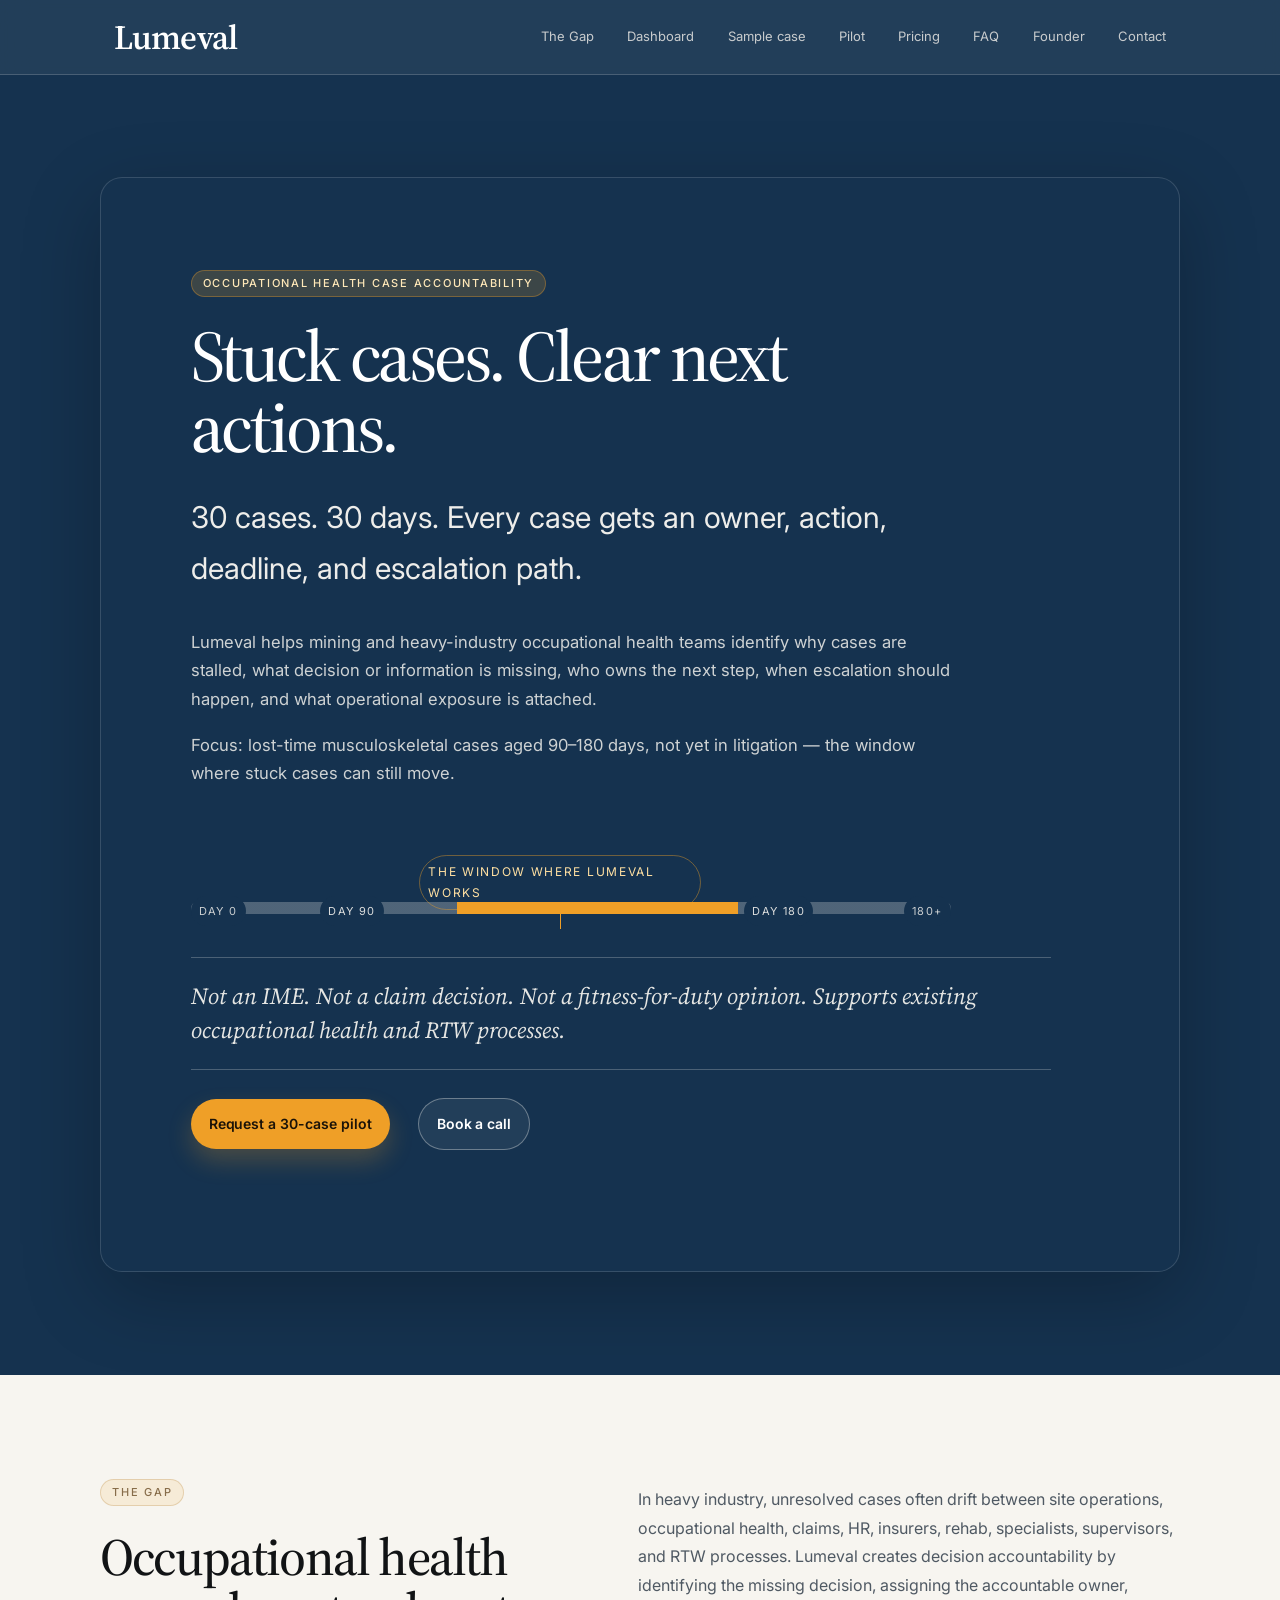
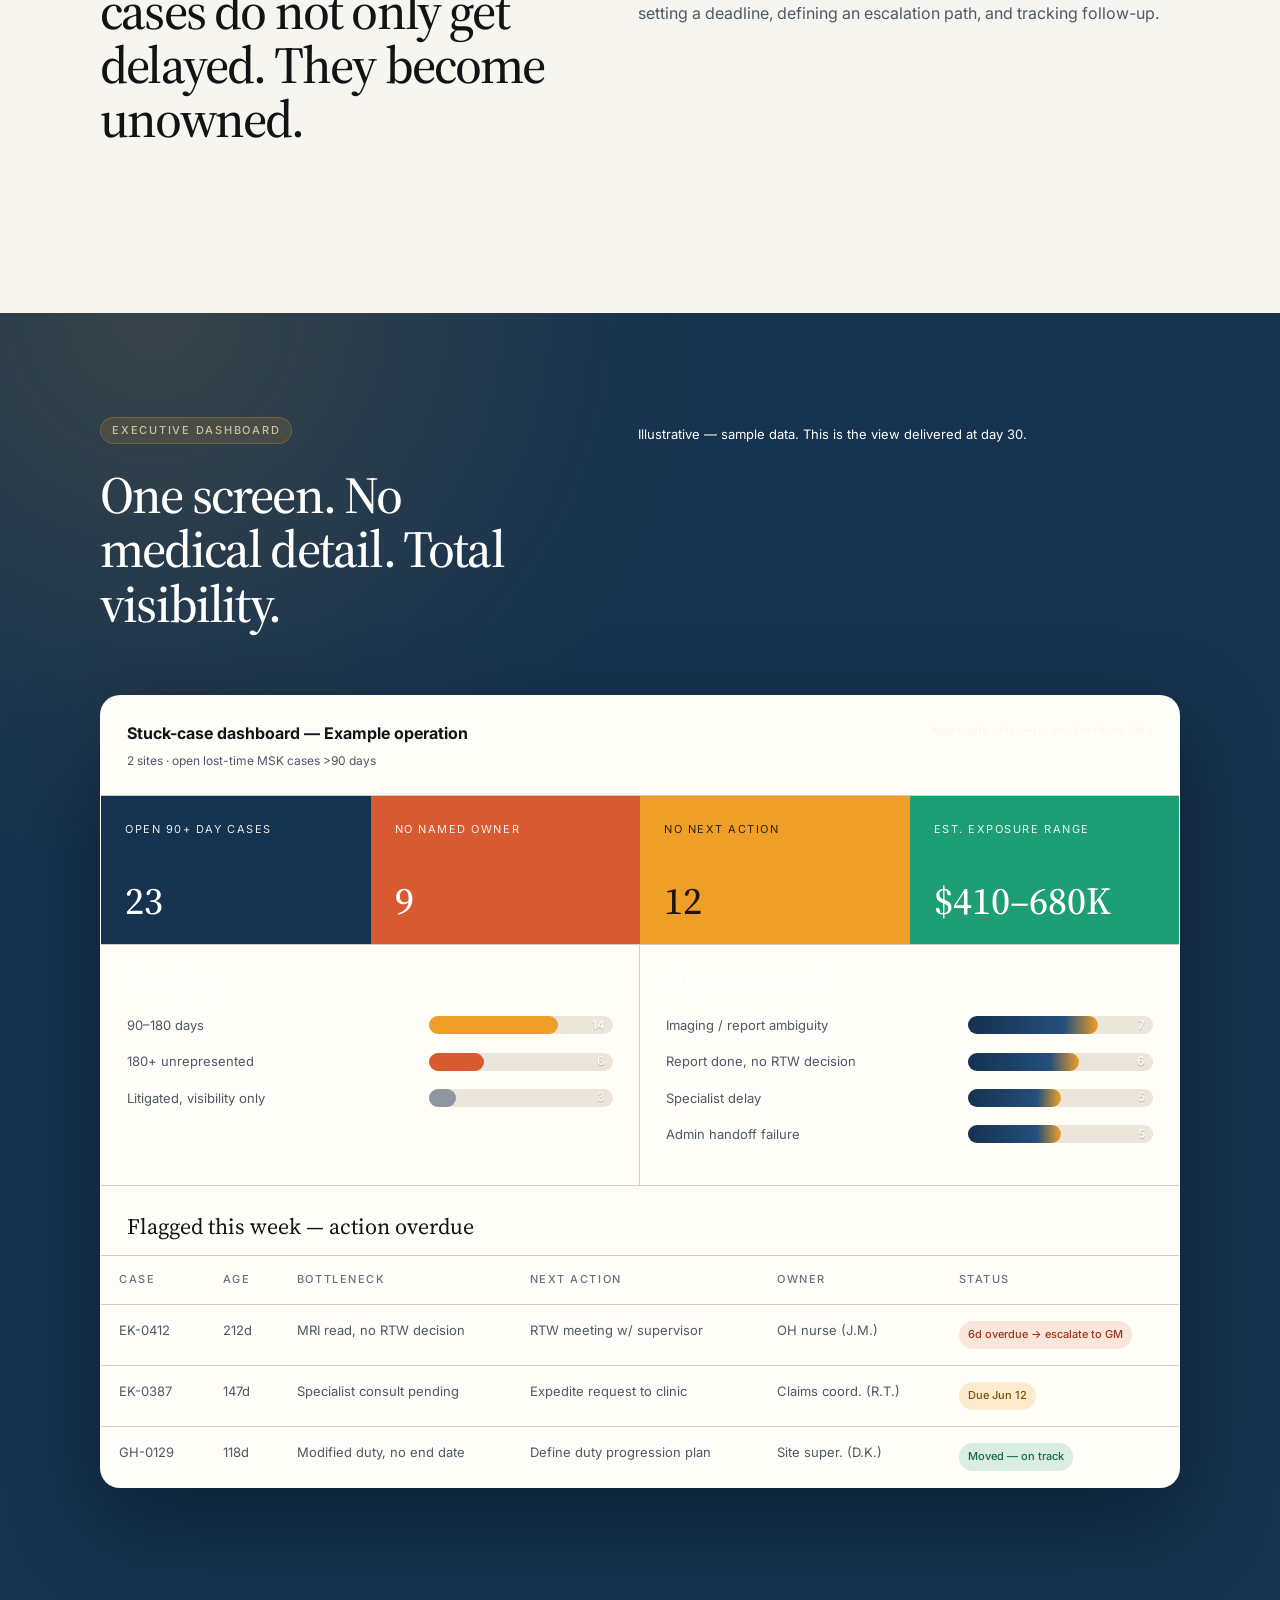
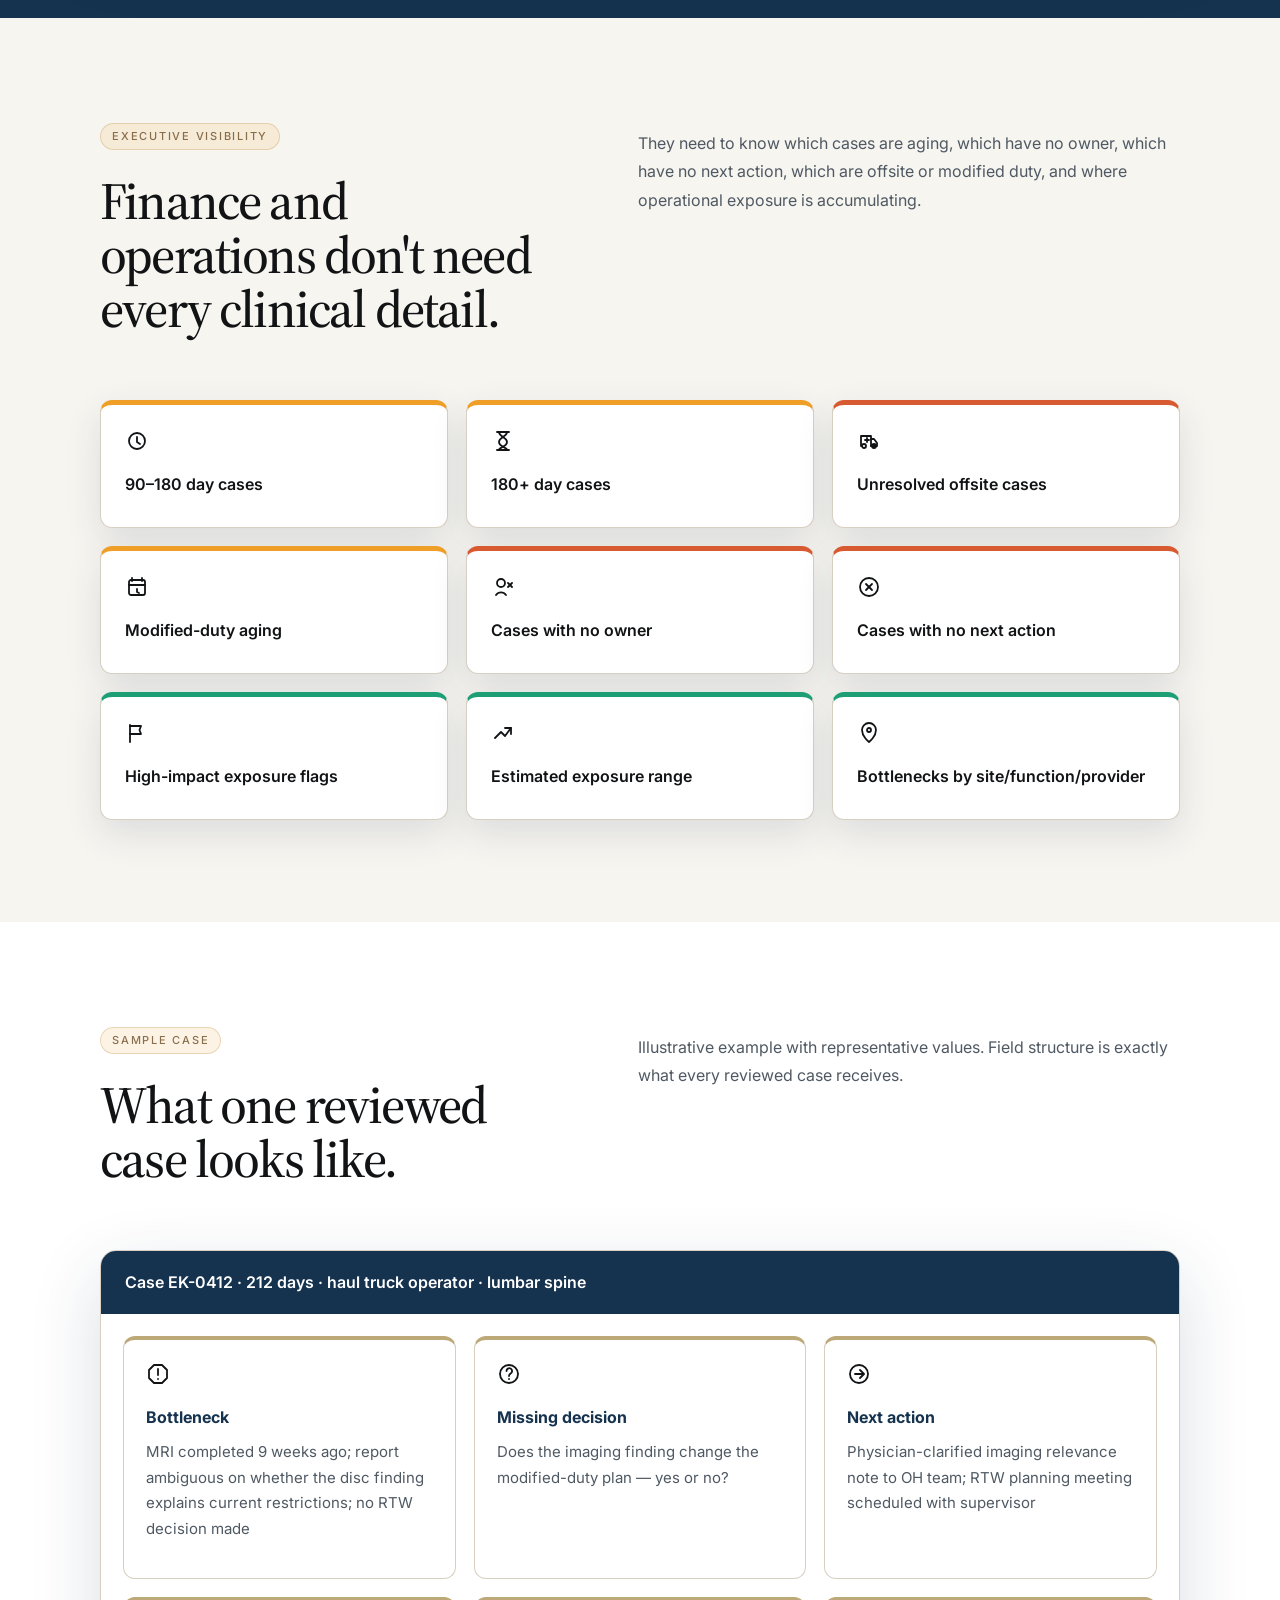
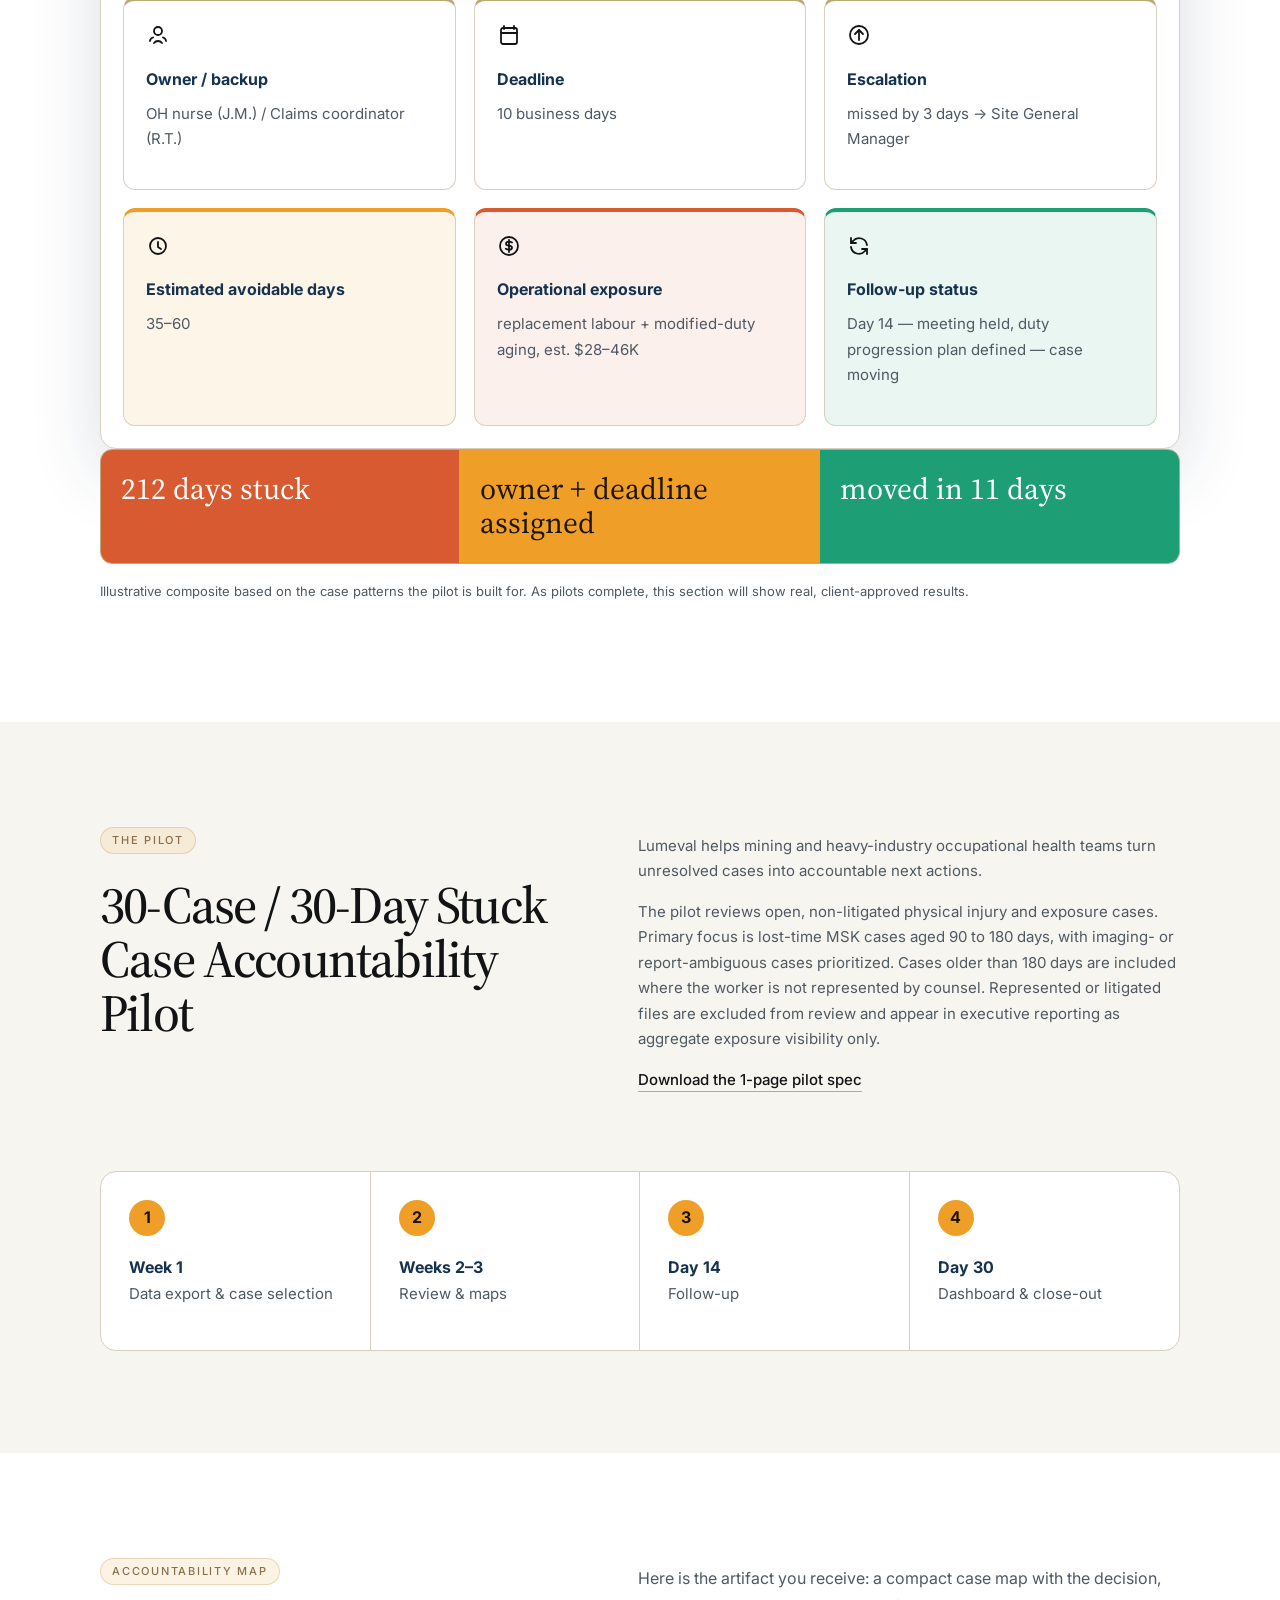
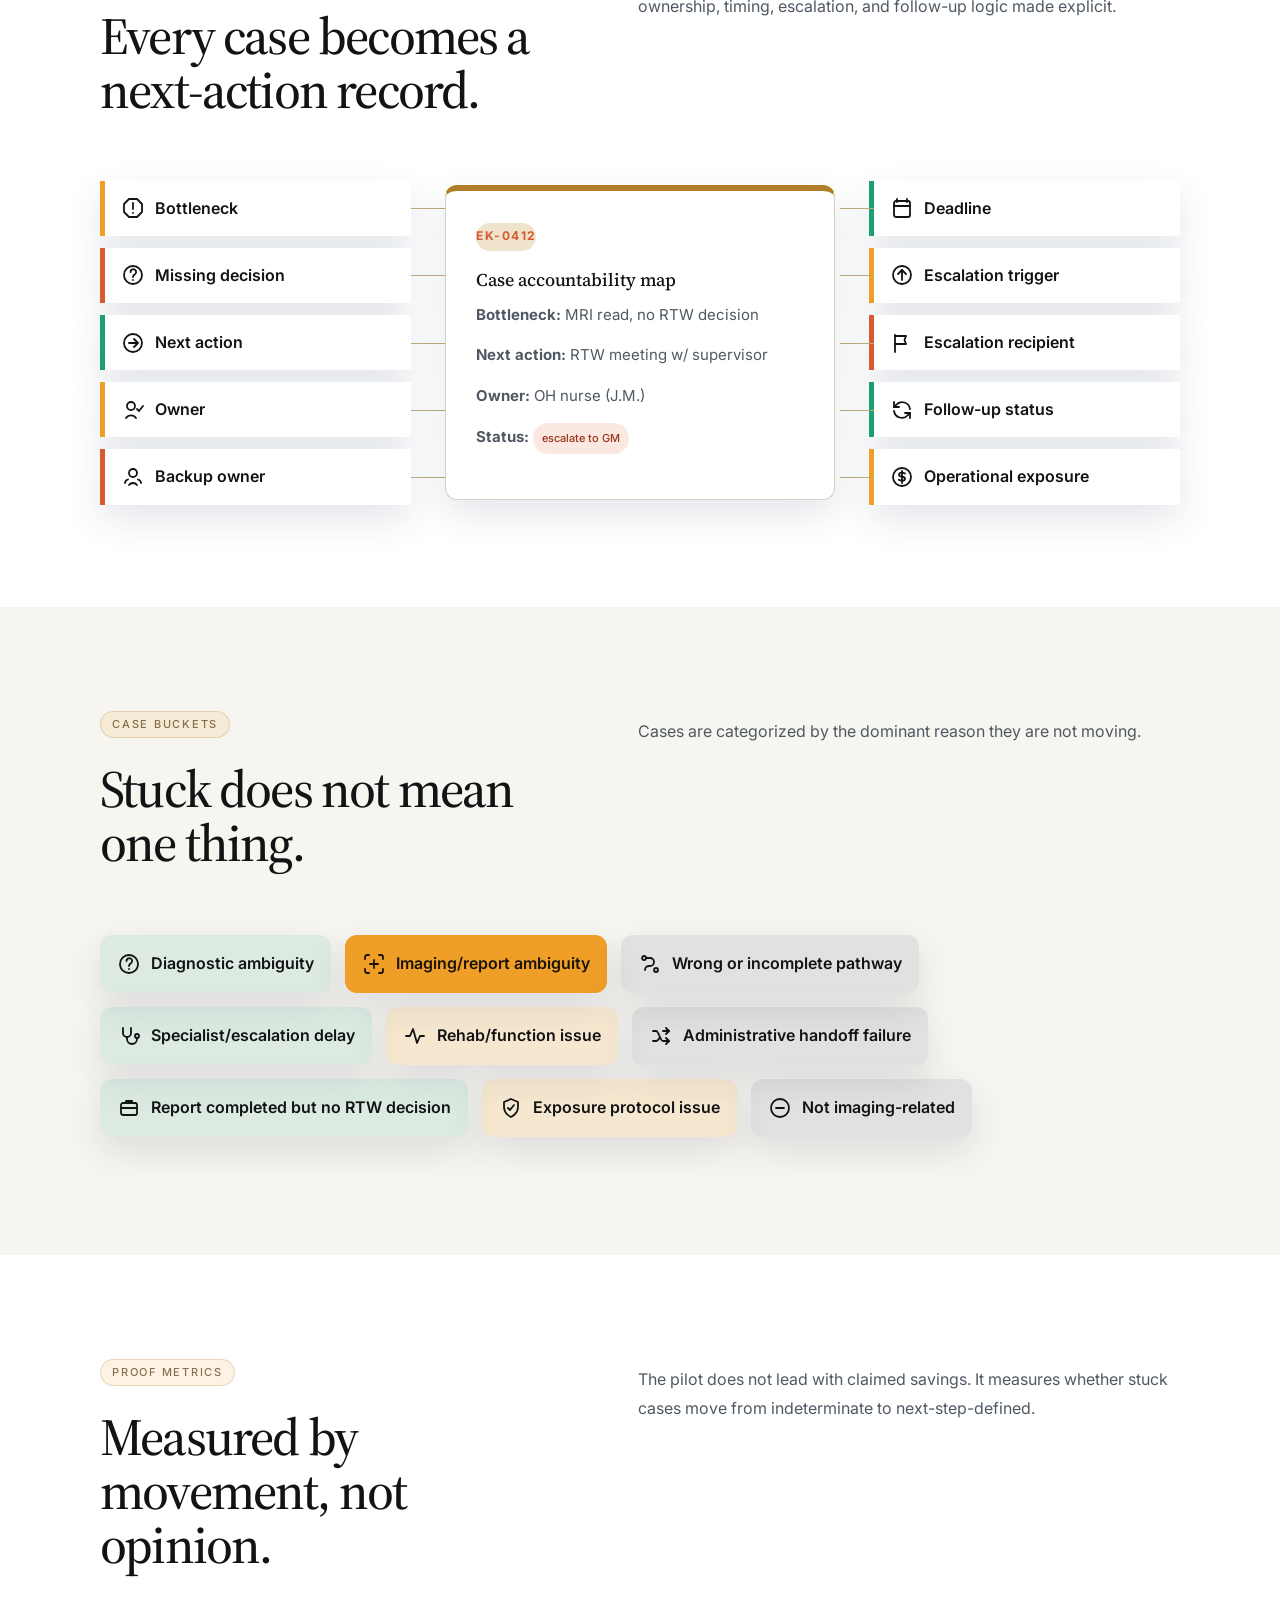
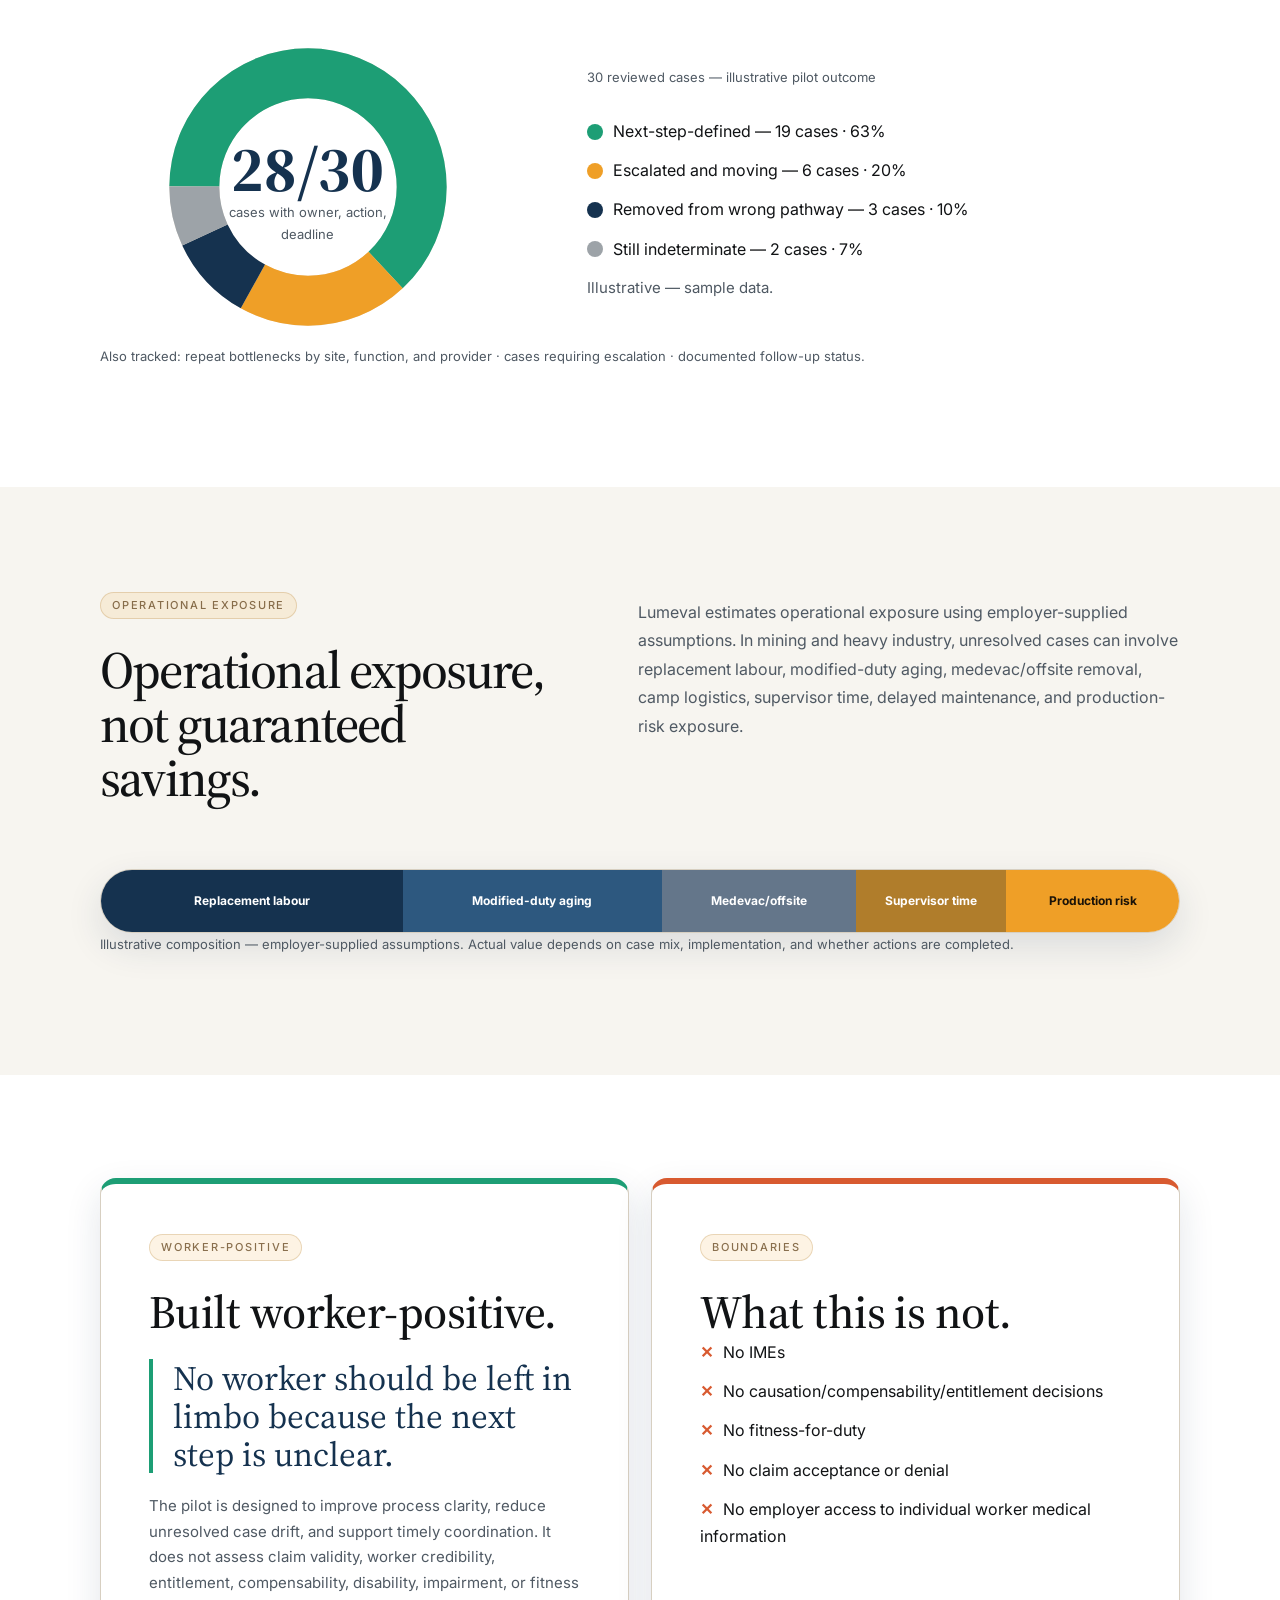
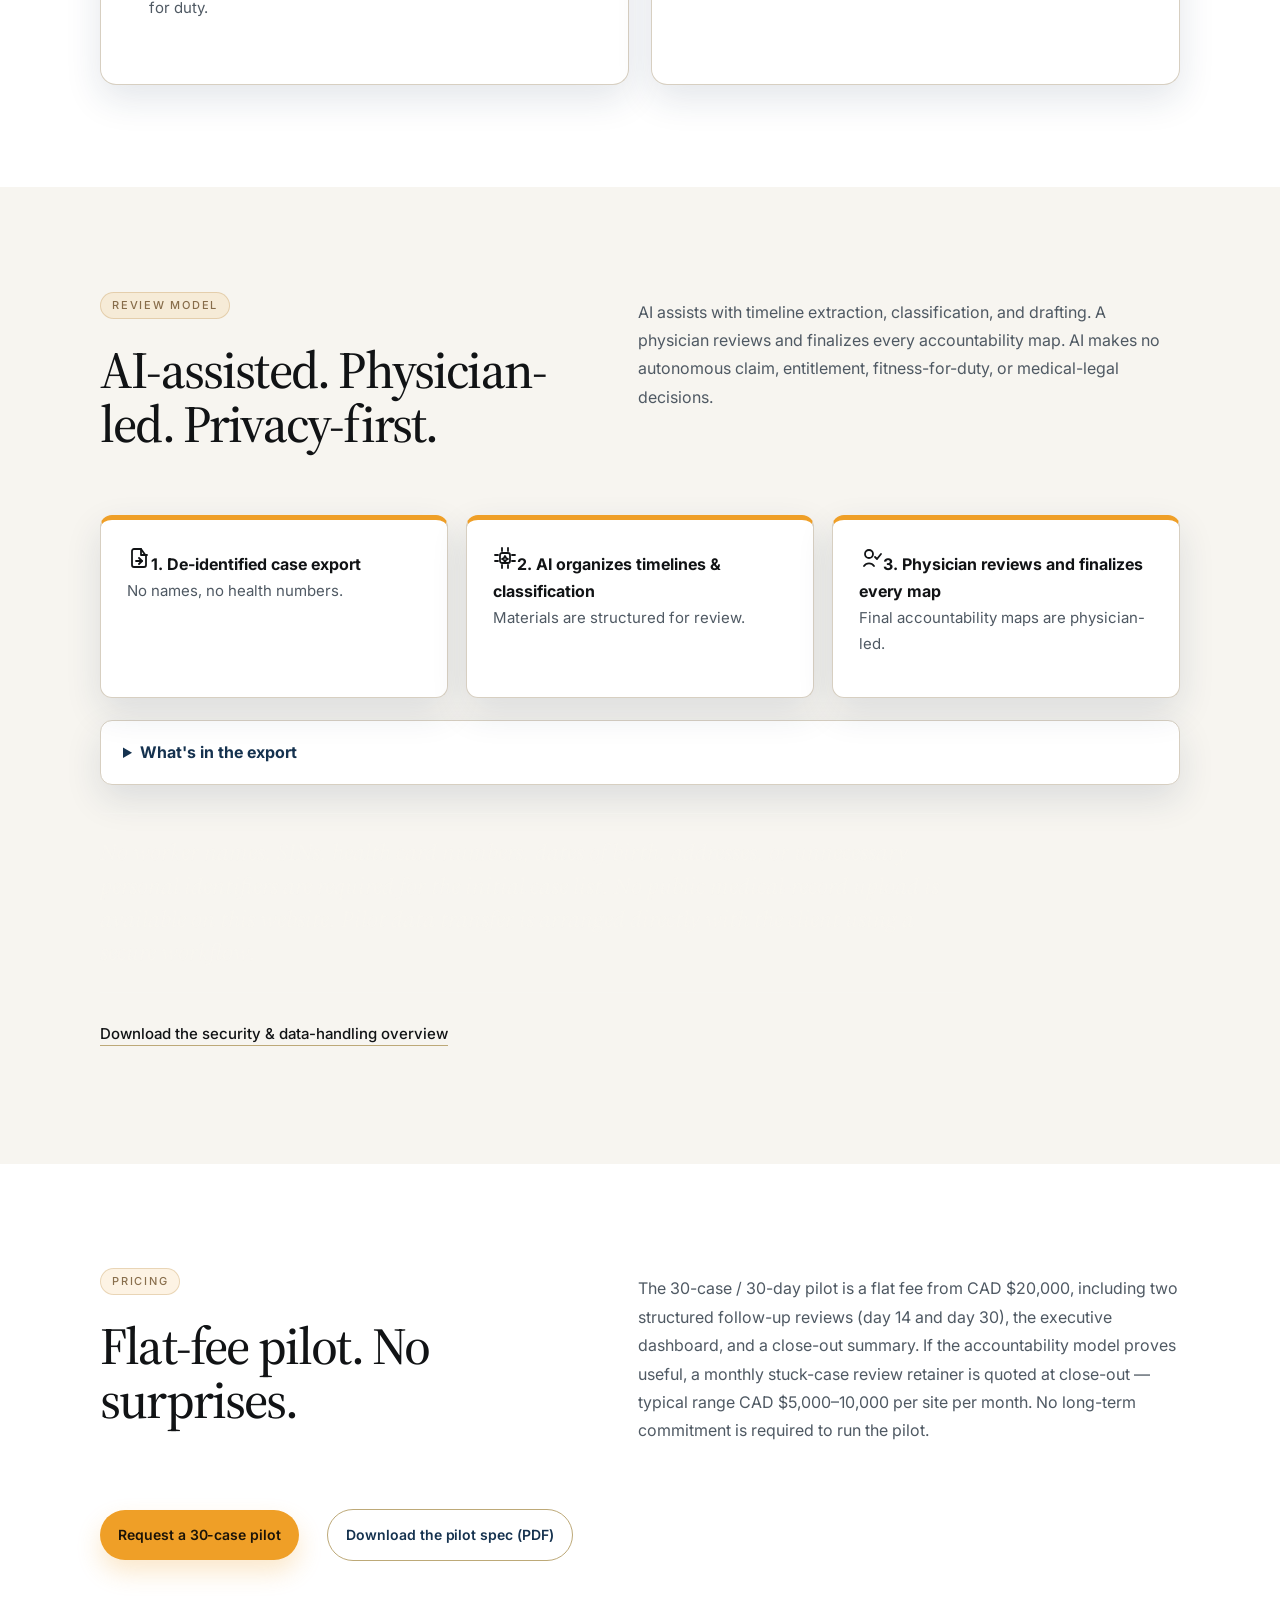
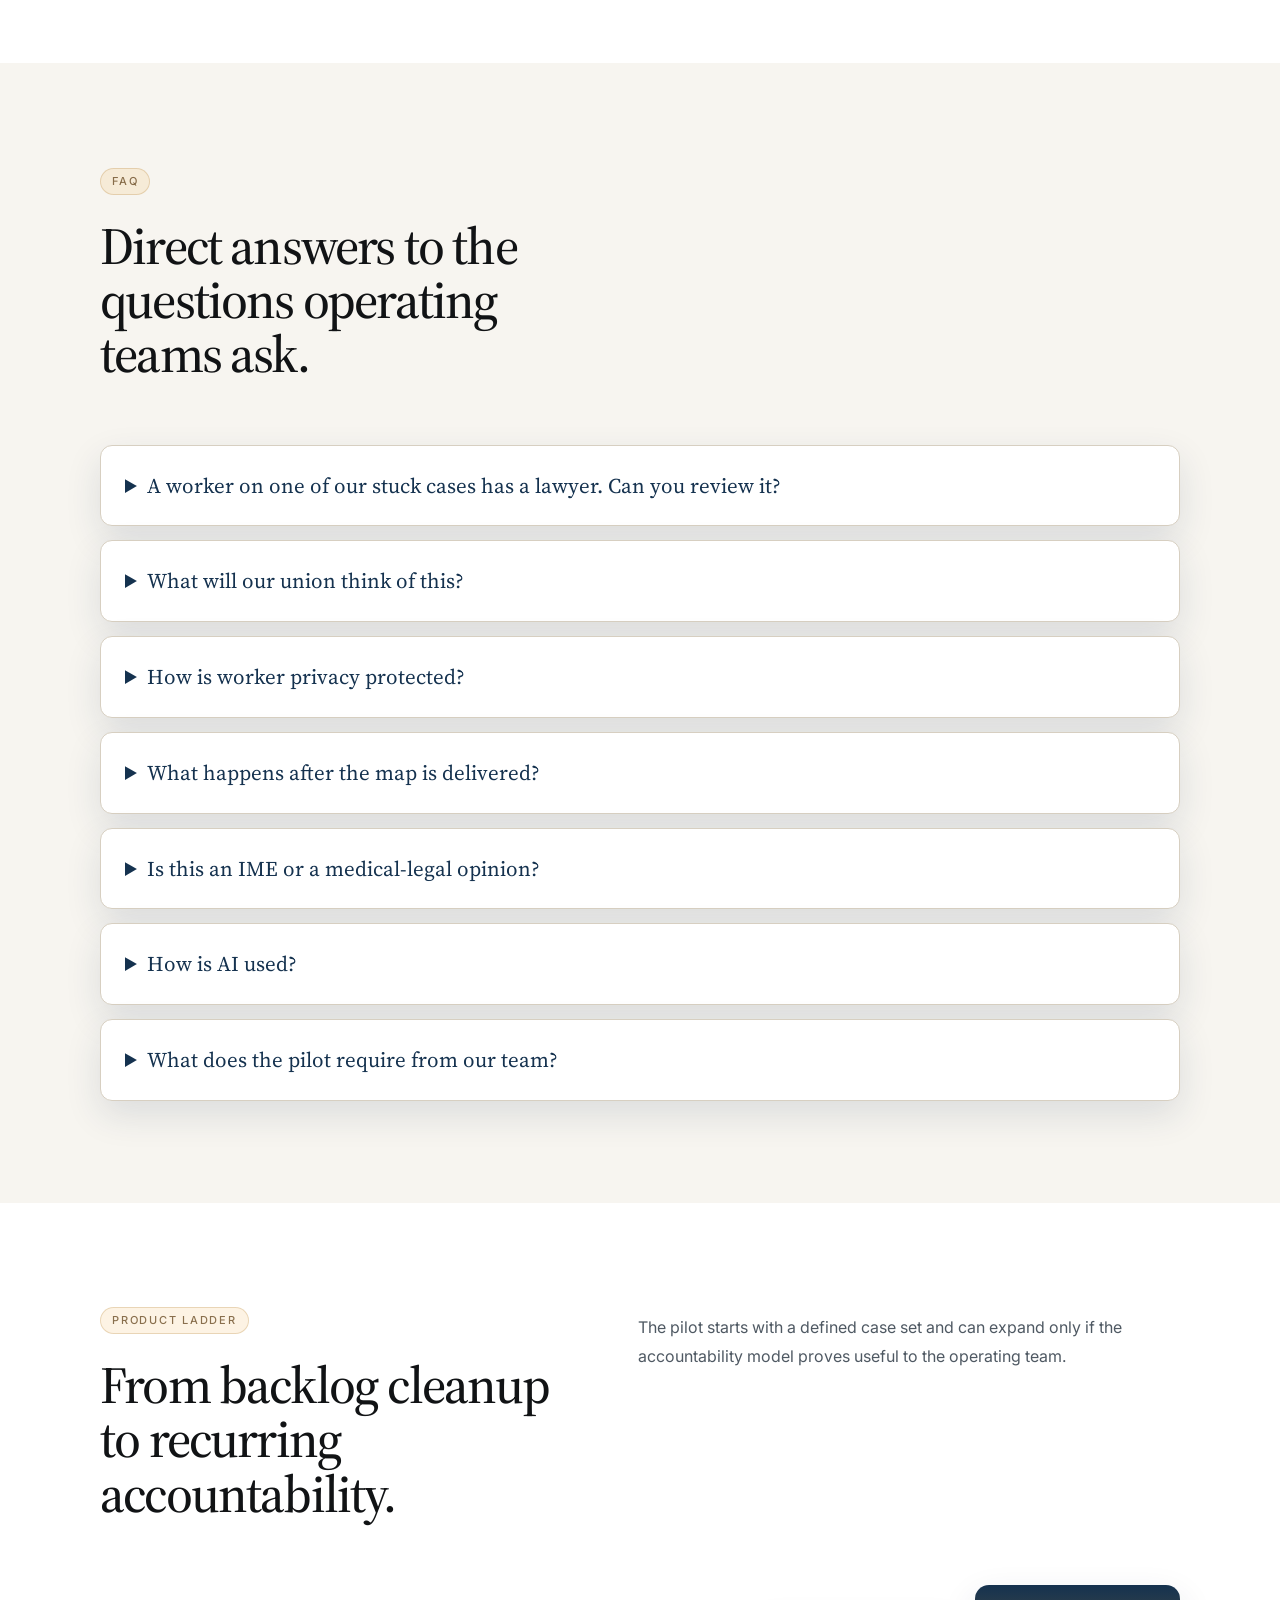
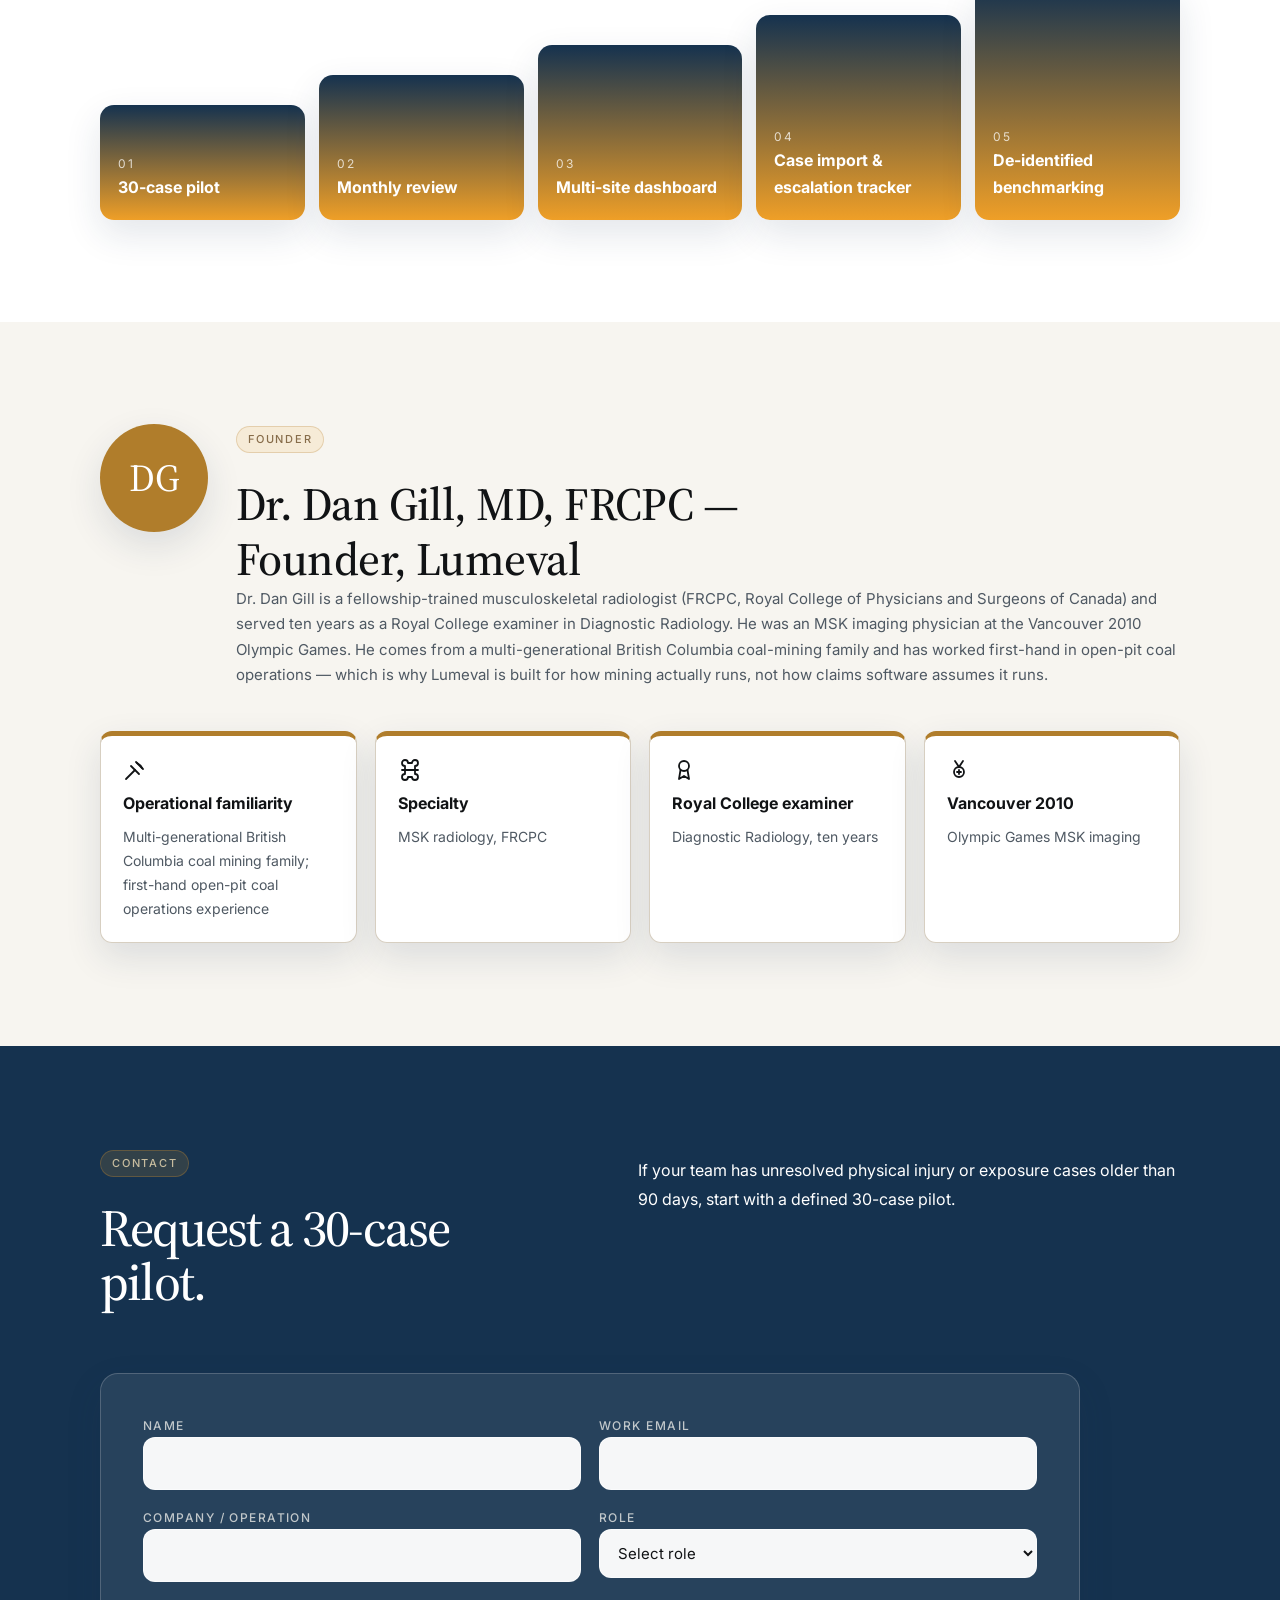
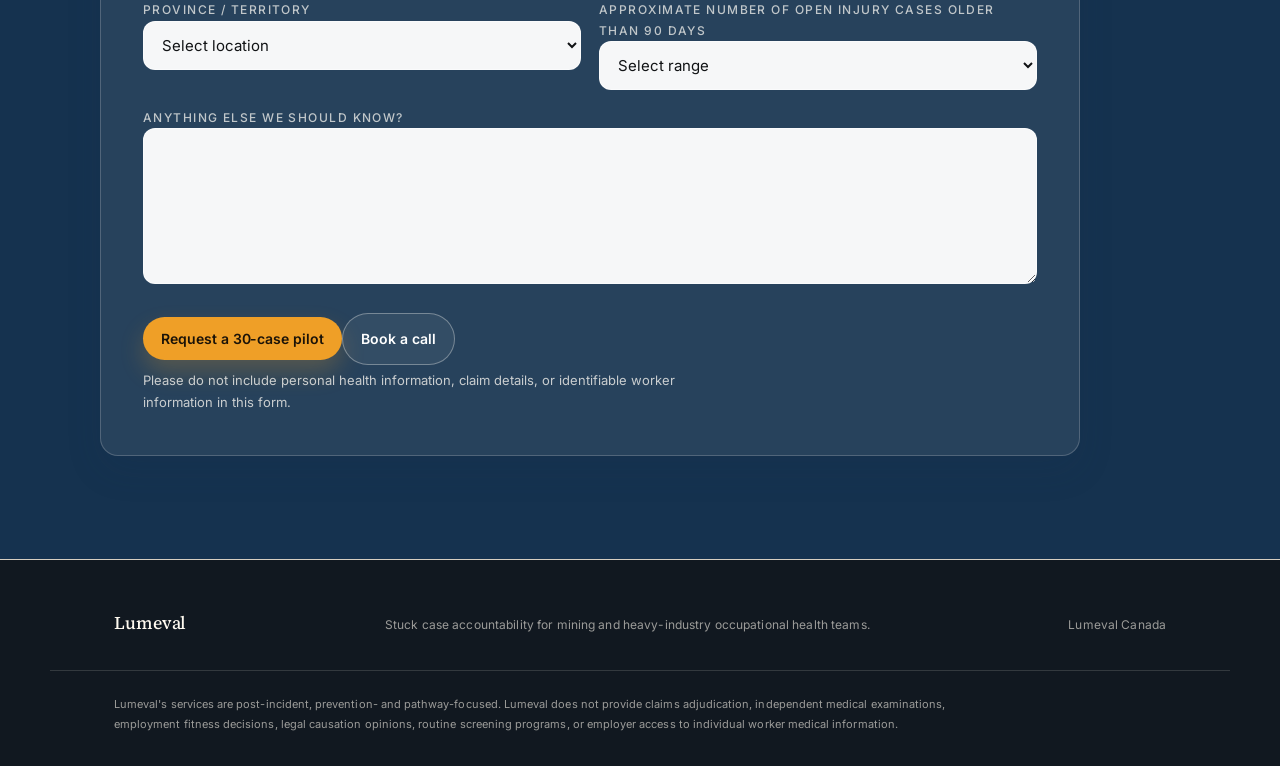
==== commit 094903d3: "Replace live site files and clean repository" ====
--- a/index.html
+++ b/index.html
@@ -8,16 +8,17 @@
     <meta property="og:title" content="Lumeval | Stuck Case Accountability Pilot">
     <meta property="og:description" content="Physician-led stuck-case accountability for mining and heavy-industry occupational health teams.">
     <meta property="og:type" content="website">
-    <meta property="og:image" content="[PLACEHOLDER — og-image 1200x630]">
+    <meta property="og:image" content="https://www.lumeval.com/assets/lumeval-og.png">
     <meta property="og:url" content="https://www.lumeval.com">
-    <meta name="twitter:card" content="summary">
+    <meta name="twitter:card" content="summary_large_image">
     <meta name="twitter:title" content="Lumeval | Stuck Case Accountability Pilot">
     <meta name="twitter:description" content="30 cases, 30 days: every 90–180 day stuck case gets an owner, action, deadline, and escalation path.">
+    <meta name="twitter:image" content="https://www.lumeval.com/assets/lumeval-og.png">
     <link rel="canonical" href="https://www.lumeval.com/">
     <link rel="preconnect" href="https://fonts.googleapis.com">
     <link rel="preconnect" href="https://fonts.gstatic.com" crossorigin>
     <link href="https://fonts.googleapis.com/css2?family=Source+Serif+4:opsz,wght@8..60,400;8..60,500&family=Inter:wght@400;500&display=swap" rel="stylesheet">
-    <link rel="stylesheet" href="styles.css?v=repair-rendering">
+    <link rel="stylesheet" href="styles.css?v=accountability-visual-refresh">
     <script type="application/ld+json">
       {
         "@context": "https://schema.org",
@@ -26,8 +27,9 @@
         "url": "https://www.lumeval.com",
         "founder": {
           "@type": "Person",
-          "name": "[PLACEHOLDER — founder full name]",
-          "jobTitle": "Founder, Lumeval"
+          "name": "Dr. Dan Gill",
+          "jobTitle": "Founder, Lumeval",
+          "honorificSuffix": "MD, FRCPC"
         }
       }
     </script>
@@ -40,12 +42,11 @@
         <a class="brand" href="#main">Lumeval</a>
         <div class="nav-links">
           <a href="#gap">The Gap</a>
+          <a href="#dashboard">Dashboard</a>
+          <a href="#sample-case">Sample case</a>
           <a href="#pilot">Pilot</a>
-          <a href="#sample-map">Sample map</a>
-          <a href="#dashboard">Dashboard</a>
           <a href="#pricing">Pricing</a>
           <a href="#faq">FAQ</a>
-          <a href="#privacy">Boundaries</a>
           <a href="#founder">Founder</a>
           <a href="#contact">Contact</a>
         </div>
@@ -54,143 +55,50 @@
 
     <main id="main">
 
-      <section class="hero">
+      <section class="hero reveal">
         <div class="container hero-inner">
-          <p class="eyebrow">OCCUPATIONAL HEALTH CASE ACCOUNTABILITY</p>
+          <p class="eyebrow pill">OCCUPATIONAL HEALTH CASE ACCOUNTABILITY</p>
           <h1 class="hero-headline">Stuck cases. Clear next actions.</h1>
           <p class="hero-lede hero-lede-strong">30 cases. 30 days. Every case gets an owner, action, deadline, and escalation path.</p>
           <p class="hero-lede">Lumeval helps mining and heavy-industry occupational health teams identify why cases are stalled, what decision or information is missing, who owns the next step, when escalation should happen, and what operational exposure is attached.</p>
           <p class="hero-lede">Focus: lost-time musculoskeletal cases aged 90–180 days, not yet in litigation — the window where stuck cases can still move.</p>
-
+          <div class="case-timeline" aria-label="Case timeline from day 0 to 180 plus"><span class="day day-zero">Day 0</span><span class="day day-ninety">Day 90</span><span class="window">the window where Lumeval works</span><span class="day day-one-eighty">Day 180</span><span class="day day-plus">180+</span></div>
           <p class="hero-trust-line">Not an IME. Not a claim decision. Not a fitness-for-duty opinion. Supports existing occupational health and RTW processes.</p>
-
-          <div class="hero-actions">
-            <a class="button button-primary" href="#contact">Request a 30-case pilot</a>
-            <a class="button button-secondary" href="mailto:dan@lumeval.com?subject=Book%20Lumeval%20case%20accountability%20call">Book a call</a>
-          </div>
+          <div class="hero-actions"><a class="button button-primary" href="#contact">Request a 30-case pilot</a><a class="button button-secondary" href="mailto:dan@lumeval.com?subject=Book%20Lumeval%20case%20accountability%20call">Book a call</a></div>
         </div>
       </section>
 
-      <section id="gap" class="section section-gap-vendor">
-        <div class="container slide-panel gap-vendor-panel">
-          <p class="section-eyebrow">THE GAP</p>
-          <h2 class="gap-vendor-headline">Occupational health cases do not only get delayed. They become unowned.</h2>
-          <p class="gap-vendor-lede">In heavy industry, unresolved cases often drift between site operations, occupational health, claims, HR, insurers, rehab, specialists, supervisors, and RTW processes. Lumeval creates decision accountability by identifying the missing decision, assigning the accountable owner, setting a deadline, defining an escalation path, and tracking follow-up.</p>
-        </div>
-      </section>
+      <section id="gap" class="section section-offwhite reveal"><div class="container"><div class="section-heading"><div class="section-heading-left"><p class="section-eyebrow pill">THE GAP</p><h2>Occupational health cases do not only get delayed. They become unowned.</h2></div><p class="section-heading-right">In heavy industry, unresolved cases often drift between site operations, occupational health, claims, HR, insurers, rehab, specialists, supervisors, and RTW processes. Lumeval creates decision accountability by identifying the missing decision, assigning the accountable owner, setting a deadline, defining an escalation path, and tracking follow-up.</p></div></div></section>
 
-      <section id="pilot" class="section">
-        <div class="container">
-          <div class="section-heading">
-            <div class="section-heading-left">
-              <p class="section-eyebrow">THE PILOT</p>
-              <h2>30-Case / 30-Day Stuck Case Accountability Pilot</h2>
-            </div>
-            <div class="section-heading-right">
-              <p>Lumeval helps mining and heavy-industry occupational health teams turn unresolved cases into accountable next actions.</p>
-              <p>The pilot reviews open, non-litigated physical injury and exposure cases. Primary focus is lost-time MSK cases aged 90 to 180 days, with imaging- or report-ambiguous cases prioritized. Cases older than 180 days are included where the worker is not represented by counsel. Represented or litigated files are excluded from review and appear in executive reporting as aggregate exposure visibility only.</p>
-              <p><a class="inline-download" href="/downloads/Lumeval_Pilot_Spec.pdf" target="_blank" rel="noopener">Download the 1-page pilot spec</a></p>
-            </div>
-          </div>
+      <section id="dashboard" class="section section-navy reveal"><div class="container"><div class="section-heading"><div class="section-heading-left"><p class="section-eyebrow pill">EXECUTIVE DASHBOARD</p><h2>One screen. No medical detail. Total visibility.</h2></div><p class="section-heading-right mockup-caption">Illustrative — sample data. This is the view delivered at day 30.</p></div><div class="dashboard-mockup dashboard-loud" aria-label="Illustrative stuck-case dashboard sample data"><div class="mockup-header"><div><strong>Stuck-case dashboard — Example operation</strong><span>2 sites · open lost-time MSK cases &gt;90 days</span></div><p>Aggregate only — no worker-level data</p></div><div class="metric-tiles metric-tiles-color"><article class="tile-navy"><span>Open 90+ day cases</span><strong data-count="23">0</strong></article><article class="tile-coral"><span>No named owner</span><strong data-count="9">0</strong></article><article class="tile-amber"><span>No next action</span><strong data-count="12">0</strong></article><article class="tile-teal"><span>Est. exposure range</span><strong data-final="$410–680K">$0</strong></article></div><div class="mockup-panels"><article class="bar-panel"><h3>Case aging</h3><div><span>90–180 days</span><b class="bar-amber" style="--bar:70%">14</b></div><div><span>180+ unrepresented</span><b class="bar-coral" style="--bar:30%">6</b></div><div><span>Litigated, visibility only</span><b class="bar-grey" style="--bar:15%">3</b></div></article><article class="bar-panel"><h3>Why cases are stuck</h3><div><span>Imaging / report ambiguity</span><b class="bar-navy" style="--bar:70%">7</b></div><div><span>Report done, no RTW decision</span><b class="bar-navy" style="--bar:60%">6</b></div><div><span>Specialist delay</span><b class="bar-navy" style="--bar:50%">5</b></div><div><span>Admin handoff failure</span><b class="bar-navy" style="--bar:50%">5</b></div></article></div><div class="dashboard-table-wrap"><table class="dashboard-table"><caption>Flagged this week — action overdue</caption><thead><tr><th>Case</th><th>Age</th><th>Bottleneck</th><th>Next action</th><th>Owner</th><th>Status</th></tr></thead><tbody><tr><td data-label="Case">EK-0412</td><td data-label="Age">212d</td><td data-label="Bottleneck">MRI read, no RTW decision</td><td data-label="Next action">RTW meeting w/ supervisor</td><td data-label="Owner">OH nurse (J.M.)</td><td data-label="Status"><span class="status-badge status-red">6d overdue → escalate to GM</span></td></tr><tr><td data-label="Case">EK-0387</td><td data-label="Age">147d</td><td data-label="Bottleneck">Specialist consult pending</td><td data-label="Next action">Expedite request to clinic</td><td data-label="Owner">Claims coord. (R.T.)</td><td data-label="Status"><span class="status-badge status-amber">Due Jun 12</span></td></tr><tr><td data-label="Case">GH-0129</td><td data-label="Age">118d</td><td data-label="Bottleneck">Modified duty, no end date</td><td data-label="Next action">Define duty progression plan</td><td data-label="Owner">Site super. (D.K.)</td><td data-label="Status"><span class="status-badge status-green">Moved — on track</span></td></tr></tbody></table></div></div></div></section>
 
-          <div class="pathway-service-grid" aria-label="Pilot operating promise">
-            <article class="pathway-service-card"><p class="card-index">01</p><h3>No stuck case without an owner.</h3><p>Every reviewed case receives an accountability map: bottleneck, missing decision, next action, owner, backup owner, deadline, escalation trigger, escalation recipient, estimated avoidable days, operational exposure, and follow-up status.</p></article>
-            <article class="pathway-service-card"><p class="card-index">02</p><h3>Accountability-first review.</h3><p>The product is accountability-first: an operational review layer that clarifies unresolved decisions, ownership, escalation, and follow-through inside existing occupational health and RTW processes.</p></article>
-          </div>
-        </div>
-      </section>
+      <section id="visibility" class="section section-offwhite reveal"><div class="container"><div class="section-heading"><div class="section-heading-left"><p class="section-eyebrow pill">EXECUTIVE VISIBILITY</p><h2>Finance and operations don't need every clinical detail.</h2></div><p class="section-heading-right">They need to know which cases are aging, which have no owner, which have no next action, which are offsite or modified duty, and where operational exposure is accumulating.</p></div><div class="visibility-grid"><article class="visibility-card aging"><svg class="icon icon-clock" aria-hidden="true" viewBox="0 0 24 24" fill="none" stroke="currentColor" stroke-width="1.8" stroke-linecap="round" stroke-linejoin="round"><circle cx="12" cy="12" r="8"/><path d="M12 8v5l3 2"/></svg><span>90–180 day cases</span></article><article class="visibility-card aging"><svg class="icon icon-hourglass" aria-hidden="true" viewBox="0 0 24 24" fill="none" stroke="currentColor" stroke-width="1.8" stroke-linecap="round" stroke-linejoin="round"><path d="M6 3h12"/><path d="M6 21h12"/><path d="M8 3c0 5 8 5 8 10s-8 5-8 8"/><path d="M16 3c0 5-8 5-8 10s8 5 8 8"/></svg><span>180+ day cases</span></article><article class="visibility-card overdue"><svg class="icon icon-ambulance" aria-hidden="true" viewBox="0 0 24 24" fill="none" stroke="currentColor" stroke-width="1.8" stroke-linecap="round" stroke-linejoin="round"><path d="M4 17V7h10v10"/><path d="M14 10h3l3 4v3h-6"/><circle cx="7" cy="17" r="2"/><circle cx="17" cy="17" r="2"/><path d="M8 11h4"/><path d="M10 9v4"/></svg><span>Unresolved offsite cases</span></article><article class="visibility-card aging"><svg class="icon icon-calendar-clock" aria-hidden="true" viewBox="0 0 24 24" fill="none" stroke="currentColor" stroke-width="1.8" stroke-linecap="round" stroke-linejoin="round"><path d="M7 3v3"/><path d="M17 3v3"/><rect x="4" y="5" width="16" height="15" rx="2"/><path d="M4 10h16"/><path d="M12 14v3l2 1"/></svg><span>Modified-duty aging</span></article><article class="visibility-card overdue"><svg class="icon icon-user-x" aria-hidden="true" viewBox="0 0 24 24" fill="none" stroke="currentColor" stroke-width="1.8" stroke-linecap="round" stroke-linejoin="round"><path d="M15 20a6 6 0 0 0-10 0"/><circle cx="10" cy="8" r="4"/><path d="M17 8l4 4"/><path d="M21 8l-4 4"/></svg><span>Cases with no owner</span></article><article class="visibility-card overdue"><svg class="icon icon-x-circle" aria-hidden="true" viewBox="0 0 24 24" fill="none" stroke="currentColor" stroke-width="1.8" stroke-linecap="round" stroke-linejoin="round"><circle cx="12" cy="12" r="9"/><path d="M9 9l6 6"/><path d="M15 9l-6 6"/></svg><span>Cases with no next action</span></article><article class="visibility-card insight"><svg class="icon icon-flag" aria-hidden="true" viewBox="0 0 24 24" fill="none" stroke="currentColor" stroke-width="1.8" stroke-linecap="round" stroke-linejoin="round"><path d="M5 21V4"/><path d="M5 5h11l-1.5 4L16 13H5"/></svg><span>High-impact exposure flags</span></article><article class="visibility-card insight"><svg class="icon icon-trending" aria-hidden="true" viewBox="0 0 24 24" fill="none" stroke="currentColor" stroke-width="1.8" stroke-linecap="round" stroke-linejoin="round"><path d="M4 17l6-6 4 4 6-8"/><path d="M14 7h6v6"/></svg><span>Estimated exposure range</span></article><article class="visibility-card insight"><svg class="icon icon-map-pin" aria-hidden="true" viewBox="0 0 24 24" fill="none" stroke="currentColor" stroke-width="1.8" stroke-linecap="round" stroke-linejoin="round"><path d="M12 21s7-5.3 7-12a7 7 0 1 0-14 0c0 6.7 7 12 7 12z"/><circle cx="12" cy="9" r="2"/></svg><span>Bottlenecks by site/function/provider</span></article></div></div></section>
 
-      <section id="map" class="section section-muted">
-        <div class="container">
-          <div class="section-heading"><div class="section-heading-left"><p class="section-eyebrow">ACCOUNTABILITY MAP</p><h2>Every case becomes a next-action record.</h2></div><p class="section-heading-right">The map is designed for operating teams: what is stuck, what is missing, who owns it, when it moves, and when it escalates.</p></div>
-          <div class="review-grid">
-            <article class="review-card"><p class="card-index">01</p><h3>Bottleneck</h3></article><article class="review-card"><p class="card-index">02</p><h3>Missing decision or information</h3></article><article class="review-card"><p class="card-index">03</p><h3>Next action</h3></article><article class="review-card"><p class="card-index">04</p><h3>Owner</h3></article><article class="review-card"><p class="card-index">05</p><h3>Backup owner</h3></article><article class="review-card"><p class="card-index">06</p><h3>Deadline</h3></article><article class="review-card"><p class="card-index">07</p><h3>Escalation trigger</h3></article><article class="review-card"><p class="card-index">08</p><h3>Escalation recipient</h3></article><article class="review-card"><p class="card-index">09</p><h3>Follow-up status</h3></article><article class="review-card"><p class="card-index">10</p><h3>Operational exposure</h3></article>
-          </div>
-        </div>
-      </section>
+      <section id="sample-case" class="section section-white reveal"><div class="container"><div class="section-heading"><div class="section-heading-left"><p class="section-eyebrow pill">SAMPLE CASE</p><h2>What one reviewed case looks like.</h2></div><p class="section-heading-right">Illustrative example with representative values. Field structure is exactly what every reviewed case receives.</p></div><article class="case-file"><header>Case EK-0412 · 212 days · haul truck operator · lumbar spine</header><div class="case-fields"><div><svg class="icon icon-octagon-alert" aria-hidden="true" viewBox="0 0 24 24" fill="none" stroke="currentColor" stroke-width="1.8" stroke-linecap="round" stroke-linejoin="round"><path d="M8 3h8l5 5v8l-5 5H8l-5-5V8z"/><path d="M12 7v6"/><path d="M12 17h.01"/></svg><b>Bottleneck</b><p>MRI completed 9 weeks ago; report ambiguous on whether the disc finding explains current restrictions; no RTW decision made</p></div><div><svg class="icon icon-help-circle" aria-hidden="true" viewBox="0 0 24 24" fill="none" stroke="currentColor" stroke-width="1.8" stroke-linecap="round" stroke-linejoin="round"><circle cx="12" cy="12" r="9"/><path d="M9.5 9a2.8 2.8 0 1 1 4.4 2.3c-1.1.7-1.9 1.2-1.9 2.7"/><path d="M12 17h.01"/></svg><b>Missing decision</b><p>Does the imaging finding change the modified-duty plan — yes or no?</p></div><div><svg class="icon icon-arrow-right-circle" aria-hidden="true" viewBox="0 0 24 24" fill="none" stroke="currentColor" stroke-width="1.8" stroke-linecap="round" stroke-linejoin="round"><circle cx="12" cy="12" r="9"/><path d="M8 12h8"/><path d="M13 8l4 4-4 4"/></svg><b>Next action</b><p>Physician-clarified imaging relevance note to OH team; RTW planning meeting scheduled with supervisor</p></div><div><svg class="icon icon-users" aria-hidden="true" viewBox="0 0 24 24" fill="none" stroke="currentColor" stroke-width="1.8" stroke-linecap="round" stroke-linejoin="round"><path d="M16 20a5 5 0 0 0-8 0"/><circle cx="12" cy="8" r="4"/><path d="M20 18a4 4 0 0 0-3-3.5"/><path d="M4 18a4 4 0 0 1 3-3.5"/></svg><b>Owner / backup</b><p>OH nurse (J.M.) / Claims coordinator (R.T.)</p></div><div><svg class="icon icon-calendar" aria-hidden="true" viewBox="0 0 24 24" fill="none" stroke="currentColor" stroke-width="1.8" stroke-linecap="round" stroke-linejoin="round"><path d="M7 3v3"/><path d="M17 3v3"/><rect x="4" y="5" width="16" height="16" rx="2"/><path d="M4 10h16"/></svg><b>Deadline</b><p>10 business days</p></div><div><svg class="icon icon-arrow-up-circle" aria-hidden="true" viewBox="0 0 24 24" fill="none" stroke="currentColor" stroke-width="1.8" stroke-linecap="round" stroke-linejoin="round"><circle cx="12" cy="12" r="9"/><path d="M12 17V7"/><path d="M8 11l4-4 4 4"/></svg><b>Escalation</b><p>missed by 3 days → Site General Manager</p></div><div class="field-amber"><svg class="icon icon-clock" aria-hidden="true" viewBox="0 0 24 24" fill="none" stroke="currentColor" stroke-width="1.8" stroke-linecap="round" stroke-linejoin="round"><circle cx="12" cy="12" r="8"/><path d="M12 8v5l3 2"/></svg><b>Estimated avoidable days</b><p>35–60</p></div><div class="field-coral"><svg class="icon icon-dollar" aria-hidden="true" viewBox="0 0 24 24" fill="none" stroke="currentColor" stroke-width="1.8" stroke-linecap="round" stroke-linejoin="round"><circle cx="12" cy="12" r="9"/><path d="M12 6v12"/><path d="M15 8.5c-.8-.5-1.8-.8-3-.8-1.7 0-3 .8-3 2s1.3 1.8 3 2 3 .8 3 2-1.3 2-3 2c-1.2 0-2.3-.3-3.2-.9"/></svg><b>Operational exposure</b><p>replacement labour + modified-duty aging, est. $28–46K</p></div><div class="field-teal"><svg class="icon icon-refresh" aria-hidden="true" viewBox="0 0 24 24" fill="none" stroke="currentColor" stroke-width="1.8" stroke-linecap="round" stroke-linejoin="round"><path d="M20 11a8 8 0 0 0-14-4l-2 2"/><path d="M4 4v5h5"/><path d="M4 13a8 8 0 0 0 14 4l2-2"/><path d="M20 20v-5h-5"/></svg><b>Follow-up status</b><p>Day 14 — meeting held, duty progression plan defined — case moving</p></div></div></article><div class="outcome-strip case-outcome"><span class="coral">212 days stuck</span><span class="amber">owner + deadline assigned</span><span class="teal">moved in 11 days</span></div><p class="disclosure-note">Illustrative composite based on the case patterns the pilot is built for. As pilots complete, this section will show real, client-approved results.</p></div></section>
 
-      <section id="sample-map" class="section">
-        <div class="container">
-          <div class="section-heading"><div class="section-heading-left"><p class="section-eyebrow">SAMPLE MAP</p><h2>What one reviewed case looks like.</h2></div><p class="section-heading-right">Illustrative example with representative values. Field structure is exactly what every reviewed case receives.</p></div>
-          <dl class="definition-table sample-map-table">
-            <div><dt>Field</dt><dd>Example</dd></div><div><dt>Case</dt><dd>EK-0412 (de-identified)</dd></div><div><dt>Age</dt><dd>212 days · haul truck operator · lumbar spine</dd></div><div><dt>Bottleneck</dt><dd>MRI completed 9 weeks ago; report ambiguous on whether the disc finding explains current restrictions; no RTW decision made</dd></div><div><dt>Missing decision</dt><dd>Does the imaging finding change the modified-duty plan — yes or no?</dd></div><div><dt>Next action</dt><dd>Physician-clarified imaging relevance note to OH team; RTW planning meeting scheduled with supervisor</dd></div><div><dt>Owner / backup</dt><dd>OH nurse (J.M.) / Claims coordinator (R.T.)</dd></div><div><dt>Deadline</dt><dd>10 business days</dd></div><div><dt>Escalation trigger → recipient</dt><dd>Deadline missed by 3 days → Site General Manager</dd></div><div><dt>Estimated avoidable days</dt><dd>35–60</dd></div><div><dt>Operational exposure</dt><dd>Replacement labour + modified-duty aging, est. $28–46K</dd></div><div><dt>Follow-up status</dt><dd>Reviewed day 14: meeting held, duty progression plan defined — case moving</dd></div>
-          </dl>
-          <div class="outcome-strip" aria-label="Illustrative case movement"><span>212-day case</span><span>owner and deadline assigned</span><span>moved in 11 days.</span></div>
-          <p class="disclosure-note">Illustrative composite based on the case patterns the pilot is built for. As pilots complete, this section will show real, client-approved results.</p>
-        </div>
-      </section>
+      <section id="pilot" class="section section-offwhite reveal"><div class="container"><div class="section-heading"><div class="section-heading-left"><p class="section-eyebrow pill">THE PILOT</p><h2>30-Case / 30-Day Stuck Case Accountability Pilot</h2></div><div class="section-heading-right"><p>Lumeval helps mining and heavy-industry occupational health teams turn unresolved cases into accountable next actions.</p><p>The pilot reviews open, non-litigated physical injury and exposure cases. Primary focus is lost-time MSK cases aged 90 to 180 days, with imaging- or report-ambiguous cases prioritized. Cases older than 180 days are included where the worker is not represented by counsel. Represented or litigated files are excluded from review and appear in executive reporting as aggregate exposure visibility only.</p><p><a class="inline-download" href="/downloads/Lumeval_Pilot_Spec.pdf" target="_blank" rel="noopener">Download the 1-page pilot spec</a></p></div></div><div class="pilot-timeline"><div><span>1</span><b>Week 1</b><p>Data export &amp; case selection</p></div><div><span>2</span><b>Weeks 2–3</b><p>Review &amp; maps</p></div><div><span>3</span><b>Day 14</b><p>Follow-up</p></div><div><span>4</span><b>Day 30</b><p>Dashboard &amp; close-out</p></div></div></div></section>
 
-      <section id="buckets" class="section section-muted">
-        <div class="container">
-          <div class="section-heading"><div class="section-heading-left"><p class="section-eyebrow">CASE BUCKETS</p><h2>Stuck does not mean one thing.</h2></div><p class="section-heading-right">Cases are categorized by the dominant reason they are not moving, including imaging or report ambiguity when that is the true blocker.</p></div>
-          <ul class="buyer-list"><li>Diagnostic ambiguity</li><li>Imaging/report ambiguity</li><li>Wrong or incomplete pathway</li><li>Specialist/escalation delay</li><li>Rehab/function issue</li><li>Administrative handoff failure</li><li>Report completed but no RTW decision</li><li>Exposure protocol issue</li><li>Not imaging-related</li></ul>
-        </div>
-      </section>
+      <section id="record" class="section section-white reveal"><div class="container"><div class="section-heading"><div class="section-heading-left"><p class="section-eyebrow pill">ACCOUNTABILITY MAP</p><h2>Every case becomes a next-action record.</h2></div><p class="section-heading-right">Here is the artifact you receive: a compact case map with the decision, ownership, timing, escalation, and follow-up logic made explicit.</p></div><div class="annotated-map"><div class="mini-map"><p class="card-index">EK-0412</p><h3>Case accountability map</h3><p><b>Bottleneck:</b> MRI read, no RTW decision</p><p><b>Next action:</b> RTW meeting w/ supervisor</p><p><b>Owner:</b> OH nurse (J.M.)</p><p><b>Status:</b> <span class="status-badge status-red">escalate to GM</span></p></div><div class="annotation-chips"><span><svg class="icon icon-octagon-alert" aria-hidden="true" viewBox="0 0 24 24" fill="none" stroke="currentColor" stroke-width="1.8" stroke-linecap="round" stroke-linejoin="round"><path d="M8 3h8l5 5v8l-5 5H8l-5-5V8z"/><path d="M12 7v6"/><path d="M12 17h.01"/></svg>Bottleneck</span><span><svg class="icon icon-help-circle" aria-hidden="true" viewBox="0 0 24 24" fill="none" stroke="currentColor" stroke-width="1.8" stroke-linecap="round" stroke-linejoin="round"><circle cx="12" cy="12" r="9"/><path d="M9.5 9a2.8 2.8 0 1 1 4.4 2.3c-1.1.7-1.9 1.2-1.9 2.7"/><path d="M12 17h.01"/></svg>Missing decision</span><span><svg class="icon icon-arrow-right-circle" aria-hidden="true" viewBox="0 0 24 24" fill="none" stroke="currentColor" stroke-width="1.8" stroke-linecap="round" stroke-linejoin="round"><circle cx="12" cy="12" r="9"/><path d="M8 12h8"/><path d="M13 8l4 4-4 4"/></svg>Next action</span><span><svg class="icon icon-user-check" aria-hidden="true" viewBox="0 0 24 24" fill="none" stroke="currentColor" stroke-width="1.8" stroke-linecap="round" stroke-linejoin="round"><path d="M15 20a6 6 0 0 0-10 0"/><circle cx="10" cy="8" r="4"/><path d="M16 11l2 2 4-5"/></svg>Owner</span><span><svg class="icon icon-users" aria-hidden="true" viewBox="0 0 24 24" fill="none" stroke="currentColor" stroke-width="1.8" stroke-linecap="round" stroke-linejoin="round"><path d="M16 20a5 5 0 0 0-8 0"/><circle cx="12" cy="8" r="4"/><path d="M20 18a4 4 0 0 0-3-3.5"/><path d="M4 18a4 4 0 0 1 3-3.5"/></svg>Backup owner</span><span><svg class="icon icon-calendar" aria-hidden="true" viewBox="0 0 24 24" fill="none" stroke="currentColor" stroke-width="1.8" stroke-linecap="round" stroke-linejoin="round"><path d="M7 3v3"/><path d="M17 3v3"/><rect x="4" y="5" width="16" height="16" rx="2"/><path d="M4 10h16"/></svg>Deadline</span><span><svg class="icon icon-arrow-up-circle" aria-hidden="true" viewBox="0 0 24 24" fill="none" stroke="currentColor" stroke-width="1.8" stroke-linecap="round" stroke-linejoin="round"><circle cx="12" cy="12" r="9"/><path d="M12 17V7"/><path d="M8 11l4-4 4 4"/></svg>Escalation trigger</span><span><svg class="icon icon-flag" aria-hidden="true" viewBox="0 0 24 24" fill="none" stroke="currentColor" stroke-width="1.8" stroke-linecap="round" stroke-linejoin="round"><path d="M5 21V4"/><path d="M5 5h11l-1.5 4L16 13H5"/></svg>Escalation recipient</span><span><svg class="icon icon-refresh" aria-hidden="true" viewBox="0 0 24 24" fill="none" stroke="currentColor" stroke-width="1.8" stroke-linecap="round" stroke-linejoin="round"><path d="M20 11a8 8 0 0 0-14-4l-2 2"/><path d="M4 4v5h5"/><path d="M4 13a8 8 0 0 0 14 4l2-2"/><path d="M20 20v-5h-5"/></svg>Follow-up status</span><span><svg class="icon icon-dollar" aria-hidden="true" viewBox="0 0 24 24" fill="none" stroke="currentColor" stroke-width="1.8" stroke-linecap="round" stroke-linejoin="round"><circle cx="12" cy="12" r="9"/><path d="M12 6v12"/><path d="M15 8.5c-.8-.5-1.8-.8-3-.8-1.7 0-3 .8-3 2s1.3 1.8 3 2 3 .8 3 2-1.3 2-3 2c-1.2 0-2.3-.3-3.2-.9"/></svg>Operational exposure</span></div></div></div></section>
 
-      <section id="metrics" class="section">
-        <div class="container">
-          <div class="section-heading"><div class="section-heading-left"><p class="section-eyebrow">PROOF METRICS</p><h2>Measured by movement, not opinion.</h2></div><p class="section-heading-right">The pilot does not lead with claimed savings. It measures whether stuck cases move from indeterminate to next-step-defined.</p></div>
-          <ul class="deliverable-list"><li>Cases with a clearly identified missing decision</li><li>Cases assigned to a named owner</li><li>Cases assigned a deadline and escalation path</li><li>Cases with documented follow-up status</li><li>Cases moved from indeterminate to next-step-defined</li><li>Repeat bottlenecks by site, function, or provider</li><li>Cases requiring escalation</li><li>Cases removed from the wrong pathway</li></ul>
-          <p class="hero-trust-line">Within 30 days, how many stuck cases have an owner, action, deadline, escalation path, and documented follow-up status?</p>
-        </div>
-      </section>
+      <section id="buckets" class="section section-offwhite reveal"><div class="container"><div class="section-heading"><div class="section-heading-left"><p class="section-eyebrow pill">CASE BUCKETS</p><h2>Stuck does not mean one thing.</h2></div><p class="section-heading-right">Cases are categorized by the dominant reason they are not moving.</p></div><ul class="bucket-cloud"><li class="bucket-chip "><svg class="icon icon-help-circle" aria-hidden="true" viewBox="0 0 24 24" fill="none" stroke="currentColor" stroke-width="1.8" stroke-linecap="round" stroke-linejoin="round"><circle cx="12" cy="12" r="9"/><path d="M9.5 9a2.8 2.8 0 1 1 4.4 2.3c-1.1.7-1.9 1.2-1.9 2.7"/><path d="M12 17h.01"/></svg>Diagnostic ambiguity</li><li class="bucket-chip bucket-amber"><svg class="icon icon-scan" aria-hidden="true" viewBox="0 0 24 24" fill="none" stroke="currentColor" stroke-width="1.8" stroke-linecap="round" stroke-linejoin="round"><path d="M7 3H5a2 2 0 0 0-2 2v2"/><path d="M17 3h2a2 2 0 0 1 2 2v2"/><path d="M7 21H5a2 2 0 0 1-2-2v-2"/><path d="M17 21h2a2 2 0 0 0 2-2v-2"/><path d="M8 12h8"/><path d="M12 8v8"/></svg>Imaging/report ambiguity</li><li class="bucket-chip "><svg class="icon icon-route" aria-hidden="true" viewBox="0 0 24 24" fill="none" stroke="currentColor" stroke-width="1.8" stroke-linecap="round" stroke-linejoin="round"><circle cx="6" cy="6" r="2"/><circle cx="18" cy="18" r="2"/><path d="M8 6h4a4 4 0 0 1 0 8h-1a4 4 0 0 0-4 4"/></svg>Wrong or incomplete pathway</li><li class="bucket-chip "><svg class="icon icon-stethoscope" aria-hidden="true" viewBox="0 0 24 24" fill="none" stroke="currentColor" stroke-width="1.8" stroke-linecap="round" stroke-linejoin="round"><path d="M6 4v5a4 4 0 0 0 8 0V4"/><path d="M10 13v2a5 5 0 0 0 10 0v-1"/><circle cx="20" cy="12" r="2"/></svg>Specialist/escalation delay</li><li class="bucket-chip "><svg class="icon icon-activity" aria-hidden="true" viewBox="0 0 24 24" fill="none" stroke="currentColor" stroke-width="1.8" stroke-linecap="round" stroke-linejoin="round"><path d="M3 12h4l3-7 4 14 3-7h4"/></svg>Rehab/function issue</li><li class="bucket-chip "><svg class="icon icon-shuffle" aria-hidden="true" viewBox="0 0 24 24" fill="none" stroke="currentColor" stroke-width="1.8" stroke-linecap="round" stroke-linejoin="round"><path d="M4 7h3c3 0 4 10 7 10h6"/><path d="M17 14l3 3-3 3"/><path d="M4 17h3c1.5 0 2.5-1.2 3.4-3"/><path d="M17 4l3 3-3 3"/><path d="M14 7h6"/></svg>Administrative handoff failure</li><li class="bucket-chip "><svg class="icon icon-briefcase" aria-hidden="true" viewBox="0 0 24 24" fill="none" stroke="currentColor" stroke-width="1.8" stroke-linecap="round" stroke-linejoin="round"><rect x="4" y="7" width="16" height="12" rx="2"/><path d="M9 7V5h6v2"/><path d="M4 12h16"/></svg>Report completed but no RTW decision</li><li class="bucket-chip "><svg class="icon icon-shield" aria-hidden="true" viewBox="0 0 24 24" fill="none" stroke="currentColor" stroke-width="1.8" stroke-linecap="round" stroke-linejoin="round"><path d="M12 3l7 3v5c0 5-3 8-7 10-4-2-7-5-7-10V6z"/><path d="M9 12l2 2 4-5"/></svg>Exposure protocol issue</li><li class="bucket-chip "><svg class="icon icon-minus-circle" aria-hidden="true" viewBox="0 0 24 24" fill="none" stroke="currentColor" stroke-width="1.8" stroke-linecap="round" stroke-linejoin="round"><circle cx="12" cy="12" r="9"/><path d="M8 12h8"/></svg>Not imaging-related</li></ul></div></section>
 
-      <section id="dashboard" class="section section-muted">
-        <div class="container">
-          <div class="section-heading"><div class="section-heading-left"><p class="section-eyebrow">EXECUTIVE DASHBOARD</p><h2>Executive visibility without unnecessary medical detail.</h2></div><p class="section-heading-right">Finance and operations do not need every clinical detail. They need to know which cases are aging, which have no owner, which have no next action, which are offsite or modified duty, and where operational exposure is accumulating.</p></div>
-          <p class="mockup-caption">Illustrative — sample data. This is the view delivered at day 30.</p>
-          <div class="dashboard-mockup" aria-label="Illustrative stuck-case dashboard sample data"><div class="mockup-header"><div><strong>Stuck-case dashboard — [Operation name]</strong><span>2 sites · open lost-time MSK cases &gt;90 days</span></div><p>Aggregate only — no worker-level data</p></div><div class="metric-tiles"><article><span>Open 90+ day cases</span><strong>23</strong></article><article class="tile-alert"><span>No named owner</span><strong>9</strong></article><article class="tile-warning"><span>No next action</span><strong>12</strong></article><article><span>Est. exposure range</span><strong>$410–680K</strong></article></div><div class="mockup-panels"><article class="bar-panel"><h3>Case aging</h3><div><span>90–180 days</span><b style="--bar:70%">14</b></div><div><span>180+ unrepresented</span><b style="--bar:30%">6</b></div><div><span>Litigated (visibility only)</span><b style="--bar:15%">3</b></div></article><article class="bar-panel"><h3>Why cases are stuck</h3><div><span>Imaging / report ambiguity</span><b style="--bar:70%">7</b></div><div><span>Report done, no RTW decision</span><b style="--bar:60%">6</b></div><div><span>Specialist delay</span><b style="--bar:50%">5</b></div><div><span>Admin handoff failure</span><b style="--bar:50%">5</b></div></article></div><div class="dashboard-table-wrap"><table class="dashboard-table"><caption>Flagged this week — action overdue</caption><thead><tr><th>Case</th><th>Age</th><th>Bottleneck</th><th>Next action</th><th>Owner</th><th>Status</th></tr></thead><tbody><tr><td>EK-0412</td><td>212d</td><td>MRI read, no RTW decision</td><td>RTW meeting w/ supervisor</td><td>OH nurse (J.M.)</td><td><span class="status-badge status-red">6d overdue → escalate to GM</span></td></tr><tr><td>EK-0387</td><td>147d</td><td>Specialist consult pending</td><td>Expedite request to clinic</td><td>Claims coord. (R.T.)</td><td><span class="status-badge status-amber">Due Jun 12</span></td></tr><tr><td>GH-0129</td><td>118d</td><td>Modified duty, no end date</td><td>Define duty progression plan</td><td>Site super. (D.K.)</td><td><span class="status-badge status-green">Moved — on track</span></td></tr></tbody></table></div></div>
-          <ul class="buyer-list dashboard-fields"><li>90 to 180 day cases</li><li>180+ day cases</li><li>Unresolved offsite cases</li><li>Modified-duty aging</li><li>Cases with no owner</li><li>Cases with no next action</li><li>High-impact exposure flags</li><li>Estimated exposure range using employer-supplied assumptions</li><li>Bottlenecks by site/function/provider</li></ul>
-        </div>
-      </section>
+      <section id="metrics" class="section section-white reveal"><div class="container"><div class="section-heading"><div class="section-heading-left"><p class="section-eyebrow pill">PROOF METRICS</p><h2>Measured by movement, not opinion.</h2></div><p class="section-heading-right">The pilot does not lead with claimed savings. It measures whether stuck cases move from indeterminate to next-step-defined.</p></div><div class="donut-block"><div class="donut-wrap"><svg class="donut" viewBox="0 0 42 42" role="img" aria-label="30 reviewed cases illustrative pilot outcome"><circle class="donut-bg" cx="21" cy="21" r="15.915"/><circle class="donut-seg teal" cx="21" cy="21" r="15.915" stroke-dasharray="63 37" stroke-dashoffset="25"/><circle class="donut-seg amber" cx="21" cy="21" r="15.915" stroke-dasharray="20 80" stroke-dashoffset="62"/><circle class="donut-seg navy" cx="21" cy="21" r="15.915" stroke-dasharray="10 90" stroke-dashoffset="42"/><circle class="donut-seg grey" cx="21" cy="21" r="15.915" stroke-dasharray="7 93" stroke-dashoffset="32"/></svg><div class="donut-center"><strong>28/30</strong><span>cases with owner, action, deadline</span></div></div><div class="donut-legend"><p class="mockup-caption">30 reviewed cases — illustrative pilot outcome</p><span><i class="teal"></i>Next-step-defined — 19 cases · 63%</span><span><i class="amber"></i>Escalated and moving — 6 cases · 20%</span><span><i class="navy"></i>Removed from wrong pathway — 3 cases · 10%</span><span><i class="grey"></i>Still indeterminate — 2 cases · 7%</span><p>Illustrative — sample data.</p></div></div><p class="disclosure-note">Also tracked: repeat bottlenecks by site, function, and provider · cases requiring escalation · documented follow-up status.</p></div></section>
 
-      <section id="exposure" class="section"><div class="container"><div class="section-heading"><div class="section-heading-left"><p class="section-eyebrow">OPERATIONAL EXPOSURE</p><h2>Operational exposure, not guaranteed savings.</h2></div><p class="section-heading-right">Lumeval estimates operational exposure using employer-supplied assumptions. In mining and heavy industry, unresolved cases can involve replacement labour, modified-duty aging, medevac/offsite removal, camp logistics, supervisor time, delayed maintenance, and production-risk exposure.</p></div><ul class="deliverable-list"><li>Estimated operational exposure</li><li>Employer-supplied assumptions</li><li>Risk-weighted</li><li>Not guaranteed savings</li><li>Actual value depends on case mix, implementation, and whether actions are completed</li></ul></div></section>
-      <section id="worker" class="section section-muted"><div class="container"><div class="section-heading"><div class="section-heading-left"><p class="section-eyebrow">WORKER-POSITIVE</p><h2>No worker should be left in limbo because the next step is unclear.</h2></div><p class="section-heading-right">The pilot is designed to improve process clarity, reduce unresolved case drift, and support timely coordination. It does not assess claim validity, worker credibility, entitlement, compensability, disability, impairment, or fitness for duty.</p></div></div></section>
-      <section id="pricing" class="section"><div class="container"><div class="section-heading"><div class="section-heading-left"><p class="section-eyebrow">PRICING</p><h2>Flat-fee pilot. No surprises.</h2></div><p class="section-heading-right">The 30-case / 30-day pilot is a flat fee from CAD $20,000 [PLACEHOLDER — confirm final price], including two structured follow-up reviews (day 14 and day 30), the executive dashboard, and a close-out summary. If the accountability model proves useful, a monthly stuck-case review retainer is quoted at close-out — typical range CAD $5,000–10,000 per site per month [PLACEHOLDER — confirm]. No long-term commitment is required to run the pilot.</p></div><div class="hero-actions panel-actions"><a class="button button-primary" href="#contact">Request a 30-case pilot</a><a class="button button-secondary button-on-light" href="/downloads/Lumeval_Pilot_Spec.pdf" target="_blank" rel="noopener">Download the pilot spec (PDF)</a></div></div></section>
-      <section id="faq" class="section section-muted"><div class="container"><div class="section-heading"><div class="section-heading-left"><p class="section-eyebrow">FAQ</p><h2>Direct answers to the questions operating teams ask.</h2></div></div><div class="faq-list"><article><h3>A worker on one of our stuck cases has a lawyer. Can you review it?</h3><p>No. Represented or litigated files are excluded from case review. They appear in executive reporting only as aggregate exposure visibility. This protects the worker, your legal position, and the integrity of the pilot metrics.</p></article><article><h3>What will our union think of this?</h3><p>The model is built to be worker-positive: no claims adjudication, no IMEs, no fitness-for-duty assessments, no credibility or fraud scoring, no individual worker dashboards, and no employer access to individual worker medical information. The purpose is that no worker is left in limbo because the next step is unclear. We encourage clients to brief worker representatives before the pilot starts and can support that conversation.</p></article><article><h3>How is worker privacy protected?</h3><p>The pilot starts with a de-identified case list — no names, birthdates, addresses, SINs, or health card numbers. Documents are requested only for the 30 selected cases and transferred through a secure workflow arranged directly with your team, never by email. Employer-facing outputs are aggregate and de-identified with small-cell suppression. Full details are in our <a class="inline-download" href="/downloads/Lumeval_Security_Data_Handling.pdf" target="_blank" rel="noopener">Security &amp; Data Handling overview (PDF download)</a>.</p></article><article><h3>What happens after the map is delivered?</h3><p>The map is the start, not the deliverable. The pilot includes two structured follow-up reviews — day 14 and day 30 — with your named internal sponsor, confirming each action moved, escalating where it did not, and measuring avoidable days. Accountability without follow-through is a PDF in a drawer; the follow-up cadence is the product.</p></article><article><h3>Is this an IME or a medical-legal opinion?</h3><p>No. Lumeval does not determine causation, compensability, entitlement, disability, impairment, or fitness for duty, and is not a claim acceptance or denial tool. It is an operational review layer that clarifies the missing decision, the owner, the deadline, and the escalation path inside your existing occupational health and RTW processes.</p></article><article><h3>How is AI used?</h3><p>AI assists with timeline extraction, classification, and drafting. A physician reviews and finalizes every accountability map. AI makes no autonomous claim, entitlement, fitness-for-duty, or medical-legal decisions.</p></article><article><h3>What does the pilot require from our team?</h3><p>Three things: one named internal sponsor empowered to assign owners, the de-identified case export within two weeks of signing, and attendance at the two follow-up reviews.</p></article></div></div></section>
-      <section id="boundaries" class="section"><div class="container"><div class="section-heading"><div class="section-heading-left"><p class="section-eyebrow">BOUNDARIES</p><h2>What this is not.</h2></div><p class="section-heading-right">Lumeval does not perform IMEs, determine causation, compensability, entitlement, disability, impairment, or fitness for duty. Lumeval is not a claim acceptance or denial tool and does not replace occupational health. Lumeval supports existing occupational health and RTW processes by clarifying unresolved decisions, owners, deadlines, escalation paths, and follow-up status.</p></div></div></section>
-      <section id="ai" class="section section-muted"><div class="container"><div class="section-heading"><div class="section-heading-left"><p class="section-eyebrow">REVIEW MODEL</p><h2>AI-assisted. Physician-led.</h2></div><p class="section-heading-right">Lumeval uses AI-assisted timeline extraction and classification to organize de-identified case materials. A physician reviews and finalizes the accountability maps. AI does not make autonomous claim, entitlement, fitness-for-duty, or medical-legal decisions.</p></div></div></section>
-      <section id="workflow" class="section"><div class="container"><div class="section-heading"><div class="section-heading-left"><p class="section-eyebrow">DATA WORKFLOW</p><h2>Start with a de-identified case export.</h2></div><p class="section-heading-right">To reduce work on the client side, Lumeval starts with a de-identified export of open physical injury and exposure cases older than 90 days, with 180+ day cases flagged. Lumeval selects 30 high-friction cases for the pilot and then requests limited documents only for those selected cases.</p></div><ul class="buyer-list"><li>De-identified case ID</li><li>Injury/exposure date</li><li>Case age in days</li><li>Job role/trade</li><li>Body part or exposure type</li><li>Current status</li><li>Days offsite if available</li><li>Days modified duty if available</li><li>Last occupational health letter date</li><li>Last action date</li><li>Next pending action if known</li><li>Imaging/test performed yes/no</li><li>Specialist referral pending yes/no</li><li>Rehab/PT active yes/no</li><li>Medevac/offsite removal yes/no</li><li>Reason case appears stuck, if known</li></ul><p class="hero-trust-line">No worker names, SINs, health card numbers, dates of birth, addresses, or unnecessary personal identifiers are required for the initial case list. No public medical-record upload is available on this website. Pilot data transfer is arranged directly with the client using a secure workflow.</p></div></section>
-      <section id="ladder" class="section section-muted"><div class="container"><div class="section-heading"><div class="section-heading-left"><p class="section-eyebrow">PRODUCT LADDER</p><h2>From backlog cleanup to recurring accountability.</h2></div><p class="section-heading-right">The pilot starts with a defined case set and can expand only if the accountability model proves useful to the operating team.</p></div><ol class="pathway" aria-label="Product ladder"><li><span class="step-num">01</span><span class="step-text">30-case / 30-day paid pilot</span></li><li><span class="step-num">02</span><span class="step-text">Monthly stuck-case accountability review</span></li><li><span class="step-num">03</span><span class="step-text">Multi-site dashboard</span></li><li><span class="step-num">04</span><span class="step-text">Case import and escalation tracker</span></li><li><span class="step-num">05</span><span class="step-text">De-identified benchmarking layer</span></li></ol></div></section>
-            <section id="privacy" class="section">
-        <div class="container">
-          <div class="section-heading">
-            <div class="section-heading-left">
-              <p class="section-eyebrow">Privacy and worker-trust framework</p>
-              <h2>Aggregate. Clinically governed. Voluntary.</h2>
-            </div>
-            <p class="section-heading-right">Lumeval is prevention- and pathway-focused. Employer-facing outputs are aggregate and de-identified. Individual clinical information remains clinically governed.</p>
-          </div>
+      <section id="exposure" class="section section-offwhite reveal"><div class="container"><div class="section-heading"><div class="section-heading-left"><p class="section-eyebrow pill">OPERATIONAL EXPOSURE</p><h2>Operational exposure, not guaranteed savings.</h2></div><p class="section-heading-right">Lumeval estimates operational exposure using employer-supplied assumptions. In mining and heavy industry, unresolved cases can involve replacement labour, modified-duty aging, medevac/offsite removal, camp logistics, supervisor time, delayed maintenance, and production-risk exposure.</p></div><div class="stacked-exposure" aria-label="Illustrative exposure composition"><span style="--w:28%">Replacement labour</span><span style="--w:24%">Modified-duty aging</span><span style="--w:18%">Medevac/offsite</span><span style="--w:14%">Supervisor time</span><span style="--w:16%">Production risk</span></div><p class="disclosure-note">Illustrative composition — employer-supplied assumptions. Actual value depends on case mix, implementation, and whether actions are completed.</p></div></section>
 
-          <div class="privacy-grid">
-            <div class="privacy-card">
-              <h3>Employer reporting boundaries</h3>
-              <ul class="trust-list">
-                <li>Aggregate-only employer reporting</li>
-                <li>No individual worker dashboard</li>
-                <li>Small-cell suppression</li>
-                <li>No employer access to individual worker medical information</li>
-                <li>Individual clinical information remains clinically governed</li>
-                <li>Indigenous data-governance pathways where applicable</li>
-              </ul>
-            </div>
-            <div class="privacy-card">
-              <h3>Not part of the service</h3>
-              <ul class="trust-list">
-                <li>No claims adjudication</li>
-                <li>No independent medical examination</li>
-                <li>No fitness-for-duty assessment</li>
-                <li>No routine screening</li>
-                <li>No legal causation opinions</li>
-                <li>No employer access to individual worker medical information</li>
-              </ul>
-            </div>
-          </div>
-          <p><a class="inline-download" href="/downloads/Lumeval_Security_Data_Handling.pdf" target="_blank" rel="noopener">Download the security &amp; data-handling overview</a></p>
-        </div>
-      </section>
-      <section id="founder" class="section section-muted"><div class="container"><div class="section-heading"><div class="section-heading-left"><p class="section-eyebrow">FOUNDER</p><h2>Dr. [FULL NAME], MD, FRCPC — Founder, Lumeval [PLACEHOLDER]</h2></div><p class="section-heading-right">Dr. [FULL NAME] is a fellowship-trained musculoskeletal radiologist (FRCPC, Royal College of Physicians and Surgeons of Canada) and served ten years as a Royal College examiner in Diagnostic Radiology. He was an MSK imaging physician at the Vancouver 2010 Olympic Games. He comes from a multi-generational British Columbia coal-mining family and has worked first-hand in open-pit coal operations — which is why Lumeval is built for how mining actually runs, not how claims software assumes it runs.</p></div><div class="founder-detail founder-expanded"><!-- PLACEHOLDER: replace this block with founder headshot image. Alt text: "Dr. [FULL NAME], founder of Lumeval". --><div class="founder-photo-placeholder" role="img" aria-label="Dr. [FULL NAME], founder of Lumeval">Founder headshot<br><span>[PLACEHOLDER]</span></div><div><!-- PLACEHOLDER: replace LinkedIn href with final URL. --><a class="linkedin-link" href="[PLACEHOLDER — URL]" target="_blank" rel="noopener" aria-label="Connect with Dr. [FULL NAME] on LinkedIn">in <span>Connect on LinkedIn</span></a><ul class="credential-list"><li><span class="credential-label">Operational familiarity</span><span class="credential-body">Multi-generational British Columbia coal mining family; first-hand experience working in open-pit coal operations</span></li><li><span class="credential-label">Specialty</span><span class="credential-body">Musculoskeletal radiology, FRCPC (Royal College of Physicians and Surgeons of Canada)</span></li><li><span class="credential-label">Examiner role</span><span class="credential-body">Royal College of Physicians and Surgeons of Canada examiner in Diagnostic Radiology, ten years</span></li><li><span class="credential-label">Sports MSK imaging</span><span class="credential-body">MSK radiology physician, Vancouver 2010 Olympic Games</span></li></ul></div></div></div></section>
-      <section id="contact" class="section section-muted"><div class="container"><div class="section-heading"><div class="section-heading-left"><p class="section-eyebrow">CONTACT</p><h2>Request a 30-case pilot.</h2></div><p class="section-heading-right">If your occupational health, risk, or operations team has unresolved physical injury or exposure cases older than 90 days, Lumeval can start with a defined 30-case pilot.</p></div><div class="contact-block form-panel"><!-- PLACEHOLDER: replace action with final Formspree endpoint if not using Netlify Forms. --><form id="pilot-form" name="pilot-intake" method="POST" action="/" data-netlify="true" netlify-honeypot="website" novalidate><input type="hidden" name="form-name" value="pilot-intake"><p class="form-field hidden-field" aria-hidden="true"><label>Leave this field blank <input name="website" tabindex="-1" autocomplete="off"></label></p><div class="form-grid"><p class="form-field"><label for="name">Name</label><input id="name" name="name" type="text" required autocomplete="name"></p><p class="form-field"><label for="email">Work email</label><input id="email" name="email" type="email" required autocomplete="email"></p><p class="form-field"><label for="company">Company / operation</label><input id="company" name="company" type="text" required autocomplete="organization"></p><p class="form-field"><label for="role">Role</label><select id="role" name="role" required><option value="">Select role</option><option>Occupational health</option><option>HSE / Safety</option><option>Operations / GM</option><option>HR / Disability management</option><option>Risk / Finance</option><option>Other</option></select></p><p class="form-field"><label for="province">Province / territory</label><select id="province" name="province_territory" required><option value="">Select location</option><option>BC</option><option>AB</option><option>SK</option><option>ON</option><option>Other Canada</option><option>Outside Canada</option></select></p><p class="form-field"><label for="open-cases">Approximate number of open injury cases older than 90 days</label><select id="open-cases" name="open_cases_older_than_90_days" required><option value="">Select range</option><option>Not sure</option><option>1–10</option><option>11–30</option><option>31–100</option><option>100+</option></select></p><p class="form-field form-field-full"><label for="message">Anything else we should know?</label><textarea id="message" name="message" maxlength="500" rows="5"></textarea></p></div><button class="button button-primary" type="submit">Request a 30-case pilot</button><a class="button button-secondary button-on-light" href="mailto:dan@lumeval.com?subject=Book%20Lumeval%20case%20accountability%20call">Book a call</a><p class="contact-warning">Please do not include personal health information, claim details, or identifiable worker information in this form.</p><p class="form-success" role="status" aria-live="polite" hidden>Thanks — you'll hear from us within two business days.</p></form></div></div></section>
+      <section id="worker-boundaries" class="section section-white reveal"><div class="container"><div class="two-column-contrast"><article class="worker-card"><p class="section-eyebrow pill">WORKER-POSITIVE</p><h2>Built worker-positive.</h2><blockquote>No worker should be left in limbo because the next step is unclear.</blockquote><p>The pilot is designed to improve process clarity, reduce unresolved case drift, and support timely coordination. It does not assess claim validity, worker credibility, entitlement, compensability, disability, impairment, or fitness for duty.</p></article><article class="boundary-card"><p class="section-eyebrow pill">BOUNDARIES</p><h2>What this is not.</h2><ul><li>No IMEs</li><li>No causation/compensability/entitlement decisions</li><li>No fitness-for-duty</li><li>No claim acceptance or denial</li><li>No employer access to individual worker medical information</li></ul></article></div></div></section>
+
+      <section id="review-workflow" class="section section-offwhite reveal"><div class="container"><div class="section-heading"><div class="section-heading-left"><p class="section-eyebrow pill">REVIEW MODEL</p><h2>AI-assisted. Physician-led. Privacy-first.</h2></div><p class="section-heading-right">AI assists with timeline extraction, classification, and drafting. A physician reviews and finalizes every accountability map. AI makes no autonomous claim, entitlement, fitness-for-duty, or medical-legal decisions.</p></div><div class="flow-steps"><div><svg class="icon icon-file-export" aria-hidden="true" viewBox="0 0 24 24" fill="none" stroke="currentColor" stroke-width="1.8" stroke-linecap="round" stroke-linejoin="round"><path d="M14 3H7a2 2 0 0 0-2 2v14a2 2 0 0 0 2 2h10a2 2 0 0 0 2-2v-9z"/><path d="M14 3v6h6"/><path d="M9 15h6"/><path d="M12 12l3 3-3 3"/></svg><b>1. De-identified case export</b><p>No names, no health numbers.</p></div><div><svg class="icon icon-sparkle-cpu" aria-hidden="true" viewBox="0 0 24 24" fill="none" stroke="currentColor" stroke-width="1.8" stroke-linecap="round" stroke-linejoin="round"><rect x="7" y="7" width="10" height="10" rx="2"/><path d="M9 2v3"/><path d="M15 2v3"/><path d="M9 19v3"/><path d="M15 19v3"/><path d="M2 9h3"/><path d="M2 15h3"/><path d="M19 9h3"/><path d="M19 15h3"/><path d="M12 10l1 2 2 1-2 1-1 2-1-2-2-1 2-1z"/></svg><b>2. AI organizes timelines &amp; classification</b><p>Materials are structured for review.</p></div><div><svg class="icon icon-user-check" aria-hidden="true" viewBox="0 0 24 24" fill="none" stroke="currentColor" stroke-width="1.8" stroke-linecap="round" stroke-linejoin="round"><path d="M15 20a6 6 0 0 0-10 0"/><circle cx="10" cy="8" r="4"/><path d="M16 11l2 2 4-5"/></svg><b>3. Physician reviews and finalizes every map</b><p>Final accountability maps are physician-led.</p></div></div><details class="export-details"><summary>What's in the export</summary><ul class="buyer-list"><li>De-identified case ID</li><li>Injury/exposure date</li><li>Case age in days</li><li>Job role/trade</li><li>Body part or exposure type</li><li>Current status</li><li>Days offsite if available</li><li>Days modified duty if available</li><li>Last occupational health letter date</li><li>Last action date</li><li>Next pending action if known</li><li>Imaging/test performed yes/no</li><li>Specialist referral pending yes/no</li><li>Rehab/PT active yes/no</li><li>Medevac/offsite removal yes/no</li><li>Reason case appears stuck, if known</li></ul></details><p class="hero-trust-line">No worker names, SINs, health card numbers, dates of birth, addresses, or unnecessary personal identifiers are required for the initial case list. No public medical-record upload is available on this website. Pilot data transfer is arranged directly with the client using a secure workflow.</p><p><a class="inline-download" href="/downloads/Lumeval_Security_Data_Handling.pdf" target="_blank" rel="noopener">Download the security &amp; data-handling overview</a></p></div></section>
+
+      <section id="pricing" class="section section-white reveal"><div class="container"><div class="section-heading"><div class="section-heading-left"><p class="section-eyebrow pill">PRICING</p><h2>Flat-fee pilot. No surprises.</h2></div><p class="section-heading-right">The 30-case / 30-day pilot is a flat fee from CAD $20,000, including two structured follow-up reviews (day 14 and day 30), the executive dashboard, and a close-out summary. If the accountability model proves useful, a monthly stuck-case review retainer is quoted at close-out — typical range CAD $5,000–10,000 per site per month. No long-term commitment is required to run the pilot.</p></div><div class="hero-actions panel-actions"><a class="button button-primary" href="#contact">Request a 30-case pilot</a><a class="button button-secondary button-on-light" href="/downloads/Lumeval_Pilot_Spec.pdf" target="_blank" rel="noopener">Download the pilot spec (PDF)</a></div></div></section>
+
+      <section id="faq" class="section section-offwhite reveal"><div class="container"><div class="section-heading"><div class="section-heading-left"><p class="section-eyebrow pill">FAQ</p><h2>Direct answers to the questions operating teams ask.</h2></div></div><div class="faq-list"><details><summary>A worker on one of our stuck cases has a lawyer. Can you review it?</summary><p>No. Represented or litigated files are excluded from case review. They appear in executive reporting only as aggregate exposure visibility. This protects the worker, your legal position, and the integrity of the pilot metrics.</p></details><details><summary>What will our union think of this?</summary><p>The model is built to be worker-positive: no claims adjudication, no IMEs, no fitness-for-duty assessments, no credibility or fraud scoring, no individual worker dashboards, and no employer access to individual worker medical information. The purpose is that no worker is left in limbo because the next step is unclear. We encourage clients to brief worker representatives before the pilot starts and can support that conversation.</p></details><details><summary>How is worker privacy protected?</summary><p>The pilot starts with a de-identified case list — no names, birthdates, addresses, SINs, or health card numbers. Documents are requested only for the 30 selected cases and transferred through a secure workflow arranged directly with your team, never by email. Employer-facing outputs are aggregate and de-identified with small-cell suppression. Full details are in our <a class="inline-download" href="/downloads/Lumeval_Security_Data_Handling.pdf" target="_blank" rel="noopener">Security &amp; Data Handling overview (PDF download)</a>.</p></details><details><summary>What happens after the map is delivered?</summary><p>The map is the start, not the deliverable. The pilot includes two structured follow-up reviews — day 14 and day 30 — with your named internal sponsor, confirming each action moved, escalating where it did not, and measuring avoidable days. Accountability without follow-through is a PDF in a drawer; the follow-up cadence is the product.</p></details><details><summary>Is this an IME or a medical-legal opinion?</summary><p>No. Lumeval does not determine causation, compensability, entitlement, disability, impairment, or fitness for duty, and is not a claim acceptance or denial tool. It is an operational review layer that clarifies the missing decision, the owner, the deadline, and the escalation path inside your existing occupational health and RTW processes.</p></details><details><summary>How is AI used?</summary><p>AI assists with timeline extraction, classification, and drafting. A physician reviews and finalizes every accountability map. AI makes no autonomous claim, entitlement, fitness-for-duty, or medical-legal decisions.</p></details><details><summary>What does the pilot require from our team?</summary><p>Three things: one named internal sponsor empowered to assign owners, the de-identified case export within two weeks of signing, and attendance at the two follow-up reviews.</p></details></div></div></section>
+
+      <section id="ladder" class="section section-white reveal"><div class="container"><div class="section-heading"><div class="section-heading-left"><p class="section-eyebrow pill">PRODUCT LADDER</p><h2>From backlog cleanup to recurring accountability.</h2></div><p class="section-heading-right">The pilot starts with a defined case set and can expand only if the accountability model proves useful to the operating team.</p></div><div class="staircase"><div><span>01</span><b>30-case pilot</b></div><div><span>02</span><b>Monthly review</b></div><div><span>03</span><b>Multi-site dashboard</b></div><div><span>04</span><b>Case import &amp; escalation tracker</b></div><div><span>05</span><b>De-identified benchmarking</b></div></div></div></section>
+
+      <section id="founder" class="section section-offwhite reveal"><div class="container"><div class="founder-text-block"><div class="founder-monogram" aria-hidden="true">DG</div><div><p class="section-eyebrow pill">FOUNDER</p><h2>Dr. Dan Gill, MD, FRCPC — Founder, Lumeval</h2><p>Dr. Dan Gill is a fellowship-trained musculoskeletal radiologist (FRCPC, Royal College of Physicians and Surgeons of Canada) and served ten years as a Royal College examiner in Diagnostic Radiology. He was an MSK imaging physician at the Vancouver 2010 Olympic Games. He comes from a multi-generational British Columbia coal-mining family and has worked first-hand in open-pit coal operations — which is why Lumeval is built for how mining actually runs, not how claims software assumes it runs.</p></div></div><div class="cred-grid"><article><svg class="icon icon-pickaxe" aria-hidden="true" viewBox="0 0 24 24" fill="none" stroke="currentColor" stroke-width="1.8" stroke-linecap="round" stroke-linejoin="round"><path d="M14 5c2 1 4 3 5 5"/><path d="M3 21l9-9"/><path d="M8 8l8 8"/><path d="M13 4l7 7"/></svg><b>Operational familiarity</b><span>Multi-generational British Columbia coal mining family; first-hand open-pit coal operations experience</span></article><article><svg class="icon icon-bone-scan" aria-hidden="true" viewBox="0 0 24 24" fill="none" stroke="currentColor" stroke-width="1.8" stroke-linecap="round" stroke-linejoin="round"><path d="M7 8a3 3 0 1 1 3-3h4a3 3 0 1 1 3 3v8a3 3 0 1 1-3 3h-4a3 3 0 1 1-3-3z"/><path d="M4 12h16"/></svg><b>Specialty</b><span>MSK radiology, FRCPC</span></article><article><svg class="icon icon-award" aria-hidden="true" viewBox="0 0 24 24" fill="none" stroke="currentColor" stroke-width="1.8" stroke-linecap="round" stroke-linejoin="round"><circle cx="12" cy="8" r="5"/><path d="M8.5 12L7 21l5-3 5 3-1.5-9"/></svg><b>Royal College examiner</b><span>Diagnostic Radiology, ten years</span></article><article><svg class="icon icon-medal" aria-hidden="true" viewBox="0 0 24 24" fill="none" stroke="currentColor" stroke-width="1.8" stroke-linecap="round" stroke-linejoin="round"><path d="M8 3l4 6 4-6"/><circle cx="12" cy="14" r="5"/><path d="M12 12v4"/><path d="M10 14h4"/></svg><b>Vancouver 2010</b><span>Olympic Games MSK imaging</span></article></div></div></section>
+
+      <section id="contact" class="section section-navy reveal"><div class="container"><div class="section-heading"><div class="section-heading-left"><p class="section-eyebrow pill">CONTACT</p><h2>Request a 30-case pilot.</h2></div><p class="section-heading-right">If your team has unresolved physical injury or exposure cases older than 90 days, start with a defined 30-case pilot.</p></div><div class="contact-block form-panel"><form id="pilot-form" name="pilot-intake" method="POST" action="https://formspree.io/f/FORM_ID" novalidate><p class="form-field hidden-field" aria-hidden="true"><label>Leave this field blank <input name="_gotcha" tabindex="-1" autocomplete="off"></label></p><div class="form-grid"><p class="form-field"><label for="name">Name</label><input id="name" name="name" type="text" required autocomplete="name"></p><p class="form-field"><label for="email">Work email</label><input id="email" name="email" type="email" required autocomplete="email"></p><p class="form-field"><label for="company">Company / operation</label><input id="company" name="company" type="text" required autocomplete="organization"></p><p class="form-field"><label for="role">Role</label><select id="role" name="role" required><option value="">Select role</option><option>Occupational health</option><option>HSE / Safety</option><option>Operations / GM</option><option>HR / Disability management</option><option>Risk / Finance</option><option>Other</option></select></p><p class="form-field"><label for="province">Province / territory</label><select id="province" name="province_territory" required><option value="">Select location</option><option>BC</option><option>AB</option><option>SK</option><option>ON</option><option>Other Canada</option><option>Outside Canada</option></select></p><p class="form-field"><label for="open-cases">Approximate number of open injury cases older than 90 days</label><select id="open-cases" name="open_cases_older_than_90_days" required><option value="">Select range</option><option>Not sure</option><option>1–10</option><option>11–30</option><option>31–100</option><option>100+</option></select></p><p class="form-field form-field-full"><label for="message">Anything else we should know?</label><textarea id="message" name="message" maxlength="500" rows="5"></textarea></p></div><button class="button button-primary" type="submit">Request a 30-case pilot</button><a class="button button-secondary" href="mailto:dan@lumeval.com?subject=Book%20Lumeval%20case%20accountability%20call">Book a call</a><p class="contact-warning">Please do not include personal health information, claim details, or identifiable worker information in this form.</p><p class="form-success" role="status" aria-live="polite" hidden>Thanks — you'll hear from us within two business days.</p><p class="form-error" role="alert" hidden>Something went wrong — please email dan@lumeval.com directly.</p></form></div></div></section>
 
     </main>
 
@@ -204,29 +112,79 @@
         <p>Lumeval's services are post-incident, prevention- and pathway-focused. Lumeval does not provide claims adjudication, independent medical examinations, employment fitness decisions, legal causation opinions, routine screening programs, or employer access to individual worker medical information.</p>
       </div>
     </footer>
+    <script>
+      // Replace FORM_ID with the real Formspree form ID in this one place.
+      const FORMSPREE_FORM_ID = 'FORM_ID';
+      const FORMSPREE_ENDPOINT = `https://formspree.io/f/${FORMSPREE_FORM_ID}`;
+      const reduceMotion = window.matchMedia('(prefers-reduced-motion: reduce)').matches;
+      document.querySelectorAll('.reveal').forEach((el) => el.classList.add('is-ready'));
+      if (!reduceMotion && 'IntersectionObserver' in window) {
+        const revealObserver = new IntersectionObserver((entries) => {
+          entries.forEach((entry) => {
+            if (entry.isIntersecting) {
+              entry.target.classList.add('is-visible');
+              revealObserver.unobserve(entry.target);
+            }
+          });
+        }, { threshold: 0.12 });
+        document.querySelectorAll('.reveal').forEach((el) => revealObserver.observe(el));
+      } else {
+        document.querySelectorAll('.reveal').forEach((el) => el.classList.add('is-visible'));
+      }
 
-    <script>
+      const animateNumber = (el) => {
+        if (el.dataset.final) { el.textContent = el.dataset.final; return; }
+        const target = Number(el.dataset.count || 0);
+        if (reduceMotion) { el.textContent = target; return; }
+        let start = null;
+        const step = (timestamp) => {
+          if (!start) start = timestamp;
+          const progress = Math.min((timestamp - start) / 900, 1);
+          el.textContent = Math.round(progress * target);
+          if (progress < 1) requestAnimationFrame(step);
+        };
+        requestAnimationFrame(step);
+      };
+      const counters = document.querySelectorAll('[data-count], [data-final]');
+      if ('IntersectionObserver' in window) {
+        const counterObserver = new IntersectionObserver((entries) => {
+          entries.forEach((entry) => {
+            if (entry.isIntersecting) {
+              animateNumber(entry.target);
+              counterObserver.unobserve(entry.target);
+            }
+          });
+        }, { threshold: 0.6 });
+        counters.forEach((el) => counterObserver.observe(el));
+      } else {
+        counters.forEach(animateNumber);
+      }
+
       const pilotForm = document.getElementById('pilot-form');
       if (pilotForm) {
+        pilotForm.action = FORMSPREE_ENDPOINT;
         pilotForm.addEventListener('submit', async (event) => {
+          event.preventDefault();
+          const success = pilotForm.querySelector('.form-success');
+          const errorMessage = pilotForm.querySelector('.form-error');
+          if (success) success.hidden = true;
+          if (errorMessage) errorMessage.hidden = true;
           if (!pilotForm.checkValidity()) {
-            event.preventDefault();
             pilotForm.reportValidity();
             return;
           }
-          event.preventDefault();
           const data = new FormData(pilotForm);
-          const success = pilotForm.querySelector('.form-success');
           try {
-            await fetch(pilotForm.action || '/', {
+            const response = await fetch(FORMSPREE_ENDPOINT, {
               method: 'POST',
-              body: new URLSearchParams(data),
-              headers: { 'Content-Type': 'application/x-www-form-urlencoded' }
+              body: data,
+              headers: { 'Accept': 'application/json' }
             });
+            if (!response.ok) throw new Error(`Formspree request failed: ${response.status}`);
             pilotForm.reset();
             if (success) success.hidden = false;
           } catch (error) {
-            if (success) success.hidden = false;
+            if (errorMessage) errorMessage.hidden = false;
           }
         });
       }
--- a/styles.css
+++ b/styles.css
@@ -2071,3 +2071,790 @@
     display: grid;
   }
 }
+
+
+/* ============================================================
+   FINAL ACCOUNTABILITY VISUAL SYSTEM REFRESH
+   ============================================================ */
+:root {
+  --navy: #15324F;
+  --blue-black: #0b1f33;
+  --bg: #F7F5F0;
+  --bg-soft: #efeae0;
+  --panel: #ffffff;
+  --panel-light: #fffdf8;
+  --ink: #111315;
+  --text: #111315;
+  --muted: #4f5963;
+  --ink-muted: #4f5963;
+  --ink-tertiary: #69727b;
+  --hairline: #d7cfc1;
+  --hairline-strong: #bda978;
+  --accent: #B07D2B;
+  --amber: #EF9F27;
+  --teal: #1D9E75;
+  --coral: #D85A30;
+  --shadow: 0 24px 70px rgba(21, 50, 79, 0.16);
+  --shadow-soft: 0 14px 36px rgba(21, 50, 79, 0.12);
+  --radius-lg: 16px;
+  --radius-md: 12px;
+}
+
+html { scroll-padding-top: 92px; }
+body { background: var(--bg); color: var(--ink); }
+
+.site-header {
+  background: rgba(21, 50, 79, 0.94);
+  border-bottom: 1px solid rgba(247, 245, 240, 0.18);
+}
+
+.nav-links a:focus-visible,
+.button:focus-visible,
+.inline-download:focus-visible,
+summary:focus-visible,
+input:focus-visible,
+select:focus-visible,
+textarea:focus-visible {
+  outline: 3px solid var(--amber);
+  outline-offset: 3px;
+}
+
+.section {
+  background: var(--bg);
+  padding: clamp(56px, 8vw, 108px) var(--page-pad);
+}
+.section-white { background: #fff; }
+.section-offwhite { background: var(--bg); }
+.section-navy {
+  background:
+    radial-gradient(circle at 12% 0%, rgba(239, 159, 39, 0.16), transparent 32%),
+    var(--navy);
+  color: #fff;
+}
+
+.section > .container {
+  background: transparent;
+  border: 0;
+  border-radius: 0;
+  box-shadow: none;
+  padding: 0;
+}
+
+.hero {
+  background:
+    linear-gradient(180deg, rgba(21, 50, 79, 0.98), rgba(21, 50, 79, 0.94)),
+    var(--navy);
+  padding: clamp(48px, 8vw, 108px) var(--page-pad);
+}
+.hero-inner {
+  max-width: 1120px;
+  background: transparent;
+  border: 0;
+  border-radius: 0;
+  box-shadow: none;
+  padding-left: 0;
+  padding-right: 0;
+}
+.hero-inner::before { display: none; }
+.hero-headline {
+  font-size: clamp(44px, 7vw, 72px);
+  line-height: 0.98;
+  max-width: 780px;
+  color: #fff;
+}
+.hero-lede {
+  max-width: 760px;
+  color: rgba(247, 245, 240, 0.82);
+}
+.hero-lede-strong {
+  font-size: clamp(21px, 2.4vw, 30px);
+  color: rgba(247, 245, 240, 0.96);
+}
+.hero-trust-line {
+  max-width: 860px;
+  padding: 22px 0;
+  border-top: 1px solid rgba(247, 245, 240, 0.24);
+  border-bottom: 1px solid rgba(247, 245, 240, 0.24);
+  font-family: var(--font-serif);
+  font-style: italic;
+  color: rgba(247, 245, 240, 0.92);
+}
+
+.pill,
+.section-eyebrow.pill,
+.eyebrow.pill {
+  display: inline-flex;
+  align-items: center;
+  width: fit-content;
+  padding: 7px 11px;
+  border-radius: 999px;
+  background: rgba(239, 159, 39, 0.16);
+  border: 1px solid rgba(176, 125, 43, 0.34);
+  color: #654317;
+  font-size: 11px;
+  line-height: 1;
+  letter-spacing: 0.16em;
+  margin-bottom: 24px;
+}
+.hero .pill,
+.section-navy .pill {
+  color: #ffe8b8;
+  background: rgba(239, 159, 39, 0.18);
+  border-color: rgba(239, 159, 39, 0.34);
+}
+
+.section-heading {
+  align-items: start;
+  gap: clamp(28px, 6vw, 88px);
+  margin-bottom: clamp(34px, 5vw, 64px);
+}
+.section-heading h2,
+.gap-vendor-headline {
+  font-size: clamp(34px, 5vw, 52px);
+  line-height: 1.04;
+  letter-spacing: -0.035em;
+  max-width: 780px;
+}
+.section-heading-right,
+.section-heading-right p { max-width: 600px; }
+.section-navy h2,
+.section-navy h3,
+.section-navy .section-heading-right,
+.section-navy .section-heading-right p { color: #fff; }
+.section-navy p { color: rgba(247, 245, 240, 0.78); }
+
+.button {
+  border-radius: 999px;
+  font-weight: 600;
+  padding: 13px 18px;
+}
+.button-primary {
+  background: var(--amber);
+  border-color: var(--amber);
+  color: #1b1308;
+  box-shadow: 0 12px 24px rgba(239, 159, 39, 0.24);
+}
+.button-secondary {
+  border-color: rgba(247, 245, 240, 0.35);
+  color: #fff;
+  background: rgba(255, 255, 255, 0.06);
+}
+.button-on-light,
+.panel-actions .button-secondary {
+  color: var(--navy);
+  border-color: var(--hairline-strong);
+  background: #fff;
+}
+
+.case-timeline {
+  position: relative;
+  max-width: 760px;
+  display: grid;
+  grid-template-columns: 1fr 1.35fr 1fr;
+  align-items: center;
+  gap: 10px;
+  margin: 32px 0;
+  color: rgba(247, 245, 240, 0.8);
+  font-size: 12px;
+  text-transform: uppercase;
+  letter-spacing: 0.12em;
+}
+.case-timeline::before {
+  content: "";
+  position: absolute;
+  left: 0;
+  right: 0;
+  top: 50%;
+  height: 2px;
+  background: linear-gradient(90deg, rgba(247,245,240,.38) 0 38%, var(--amber) 38% 72%, rgba(247,245,240,.38) 72% 100%);
+}
+.case-timeline span {
+  position: relative;
+  z-index: 1;
+  justify-self: start;
+  background: var(--navy);
+  padding: 6px 8px;
+  border-radius: 999px;
+}
+.case-timeline span:last-child { justify-self: end; }
+.case-timeline .window {
+  justify-self: center;
+  color: #1b1308;
+  background: var(--amber);
+}
+
+.visibility-grid,
+.case-fields,
+.cred-grid {
+  display: grid;
+  grid-template-columns: repeat(3, minmax(0, 1fr));
+  gap: 18px;
+}
+.visibility-card,
+.case-fields > div,
+.cred-grid article,
+.flow-steps > div,
+.faq-list details,
+.bucket-chip,
+.mini-map,
+.export-details {
+  border-radius: 12px;
+  border: 1px solid var(--hairline);
+  background: #fff;
+  box-shadow: var(--shadow-soft);
+}
+.visibility-card {
+  min-height: 128px;
+  padding: 24px;
+  display: grid;
+  align-content: start;
+  gap: 18px;
+  border-top: 5px solid var(--teal);
+  font-weight: 600;
+}
+.visibility-card.aging { border-top-color: var(--amber); }
+.visibility-card.overdue { border-top-color: var(--coral); }
+.visibility-card.insight { border-top-color: var(--teal); }
+.icon { width: 24px; height: 24px; color: currentColor; }
+
+.dashboard-loud {
+  background: #fffdf8;
+  border: 1px solid rgba(247, 245, 240, 0.28);
+  border-radius: 20px;
+  box-shadow: 0 32px 90px rgba(0, 0, 0, 0.34);
+}
+.dashboard-loud .mockup-header {
+  background: #fffdf8;
+  border-bottom: 1px solid var(--hairline);
+}
+.metric-tiles-color article {
+  border: 0;
+  color: #fff;
+  min-height: 148px;
+  display: grid;
+  align-content: space-between;
+}
+.metric-tiles-color span,
+.metric-tiles-color strong { color: inherit; }
+.metric-tiles-color span { opacity: 0.9; }
+.tile-navy { background: var(--navy) !important; }
+.tile-coral { background: var(--coral) !important; }
+.tile-amber { background: var(--amber) !important; color: #1f1608 !important; }
+.tile-teal { background: var(--teal) !important; }
+.bar-panel b {
+  height: 18px;
+  padding: 0 8px;
+  border: 0;
+  color: #fff;
+  display: flex;
+  align-items: center;
+  justify-content: flex-end;
+  background: linear-gradient(90deg, currentColor var(--bar), #e8e1d6 var(--bar));
+}
+.bar-panel b::before {
+  content: "";
+  position: absolute;
+  left: 0;
+  top: 0;
+  bottom: 0;
+  width: var(--bar);
+  border-radius: inherit;
+  background: var(--navy);
+  z-index: 0;
+}
+.bar-panel b { isolation: isolate; }
+.bar-panel b { color: #fff; }
+.bar-panel b::after { content: ""; }
+.bar-panel .bar-amber::before { background: var(--amber); }
+.bar-panel .bar-coral::before { background: var(--coral); }
+.bar-panel .bar-grey::before { background: #8e969f; }
+.bar-panel .bar-navy::before { background: linear-gradient(90deg, var(--navy), #244f7c 74%, var(--amber)); }
+.bar-panel b { background: #ece5d9; }
+.bar-panel b { position: relative; }
+.bar-panel b { z-index: 1; }
+.bar-panel b { text-shadow: 0 1px 1px rgba(0,0,0,.24); }
+
+.status-red { background: rgba(216, 90, 48, 0.14); color: #9c351a; }
+.status-amber { background: rgba(239, 159, 39, 0.2); color: #7b4d05; }
+.status-green { background: rgba(29, 158, 117, 0.16); color: #12684e; }
+
+.case-file {
+  border: 1px solid var(--hairline);
+  border-radius: 16px;
+  overflow: hidden;
+  background: #fff;
+  box-shadow: var(--shadow);
+}
+.case-file header {
+  padding: 18px 24px;
+  background: var(--navy);
+  color: #fff;
+  font-weight: 600;
+}
+.case-fields { padding: 22px; }
+.case-fields > div {
+  padding: 22px;
+  box-shadow: none;
+  border-top: 4px solid var(--hairline-strong);
+}
+.case-fields b { display: block; margin: 10px 0 8px; color: var(--navy); }
+.field-amber { border-top-color: var(--amber) !important; background: rgba(239, 159, 39, 0.1) !important; }
+.field-coral { border-top-color: var(--coral) !important; background: rgba(216, 90, 48, 0.09) !important; }
+.field-teal { border-top-color: var(--teal) !important; background: rgba(29, 158, 117, 0.09) !important; }
+.case-outcome span { color: #fff; font-family: var(--font-serif); }
+.case-outcome .coral { background: var(--coral); }
+.case-outcome .amber { background: var(--amber); color: #1f1608; }
+.case-outcome .teal { background: var(--teal); }
+
+.pilot-timeline {
+  display: grid;
+  grid-template-columns: repeat(4, minmax(0, 1fr));
+  gap: 0;
+  border: 1px solid var(--hairline);
+  border-radius: 16px;
+  overflow: hidden;
+  background: #fff;
+}
+.pilot-timeline > div {
+  padding: 28px;
+  border-right: 1px solid var(--hairline);
+  position: relative;
+}
+.pilot-timeline > div:last-child { border-right: 0; }
+.pilot-timeline span {
+  display: inline-grid;
+  place-items: center;
+  width: 36px;
+  height: 36px;
+  border-radius: 999px;
+  background: var(--amber);
+  color: #1b1308;
+  font-weight: 700;
+  margin-bottom: 18px;
+}
+.pilot-timeline b { display: block; color: var(--navy); }
+
+.annotated-map {
+  display: grid;
+  grid-template-columns: minmax(280px, 0.75fr) 1.25fr;
+  gap: 28px;
+  align-items: center;
+}
+.mini-map {
+  padding: 30px;
+  border-top: 6px solid var(--gold, var(--accent));
+}
+.card-index { color: var(--coral); font-weight: 700; letter-spacing: 0.12em; }
+.annotation-chips {
+  display: grid;
+  grid-template-columns: repeat(2, minmax(0, 1fr));
+  gap: 12px;
+}
+.annotation-chips span,
+.bucket-chip {
+  display: inline-flex;
+  align-items: center;
+  gap: 10px;
+  padding: 14px 16px;
+  font-weight: 600;
+}
+.annotation-chips span:nth-child(3n+1) { border-left: 5px solid var(--amber); }
+.annotation-chips span:nth-child(3n+2) { border-left: 5px solid var(--coral); }
+.annotation-chips span:nth-child(3n) { border-left: 5px solid var(--teal); }
+
+.bucket-cloud {
+  display: flex;
+  flex-wrap: wrap;
+  gap: 14px;
+  list-style: none;
+}
+.bucket-chip {
+  min-height: 58px;
+  background: #fff;
+  border-color: transparent;
+}
+.bucket-chip:nth-child(3n+1) { background: rgba(29, 158, 117, 0.12); }
+.bucket-chip:nth-child(3n+2) { background: rgba(239, 159, 39, 0.16); }
+.bucket-chip:nth-child(3n) { background: rgba(21, 50, 79, 0.1); }
+.bucket-amber { background: var(--amber) !important; color: #1b1308; }
+
+.donut-block {
+  display: grid;
+  grid-template-columns: minmax(260px, 0.7fr) 1fr;
+  gap: clamp(30px, 6vw, 72px);
+  align-items: center;
+}
+.donut-wrap { position: relative; max-width: 340px; margin: 0 auto; }
+.donut { width: 100%; transform: rotate(-90deg); }
+.donut-bg { fill: none; stroke: #e5ded2; stroke-width: 7; }
+.donut-seg { fill: none; stroke-width: 7; }
+.donut-seg.teal { stroke: var(--teal); }
+.donut-seg.amber { stroke: var(--amber); }
+.donut-seg.navy { stroke: var(--navy); }
+.donut-seg.grey { stroke: #9da3a8; }
+.donut-center {
+  position: absolute;
+  inset: 0;
+  display: grid;
+  place-content: center;
+  text-align: center;
+  padding: 46px;
+}
+.donut-center strong {
+  display: block;
+  font-family: var(--font-serif);
+  font-size: clamp(42px, 5vw, 64px);
+  line-height: 1;
+  color: var(--navy);
+}
+.donut-center span { font-size: 13px; color: var(--muted); }
+.donut-legend { display: grid; gap: 12px; }
+.donut-legend span { display: flex; align-items: center; gap: 10px; color: var(--ink); }
+.donut-legend i { width: 16px; height: 16px; border-radius: 999px; display: inline-block; }
+.donut-legend .teal { background: var(--teal); }
+.donut-legend .amber { background: var(--amber); }
+.donut-legend .navy { background: var(--navy); }
+.donut-legend .grey { background: #9da3a8; }
+
+.stacked-exposure {
+  display: flex;
+  overflow: hidden;
+  border-radius: 999px;
+  border: 1px solid var(--hairline);
+  min-height: 64px;
+  box-shadow: var(--shadow-soft);
+}
+.stacked-exposure span {
+  width: var(--w);
+  display: grid;
+  place-items: center;
+  padding: 14px;
+  color: #fff;
+  font-size: 12px;
+  font-weight: 700;
+  text-align: center;
+}
+.stacked-exposure span:nth-child(1) { background: var(--navy); }
+.stacked-exposure span:nth-child(2) { background: #2d587f; }
+.stacked-exposure span:nth-child(3) { background: #64768a; }
+.stacked-exposure span:nth-child(4) { background: #b07d2b; }
+.stacked-exposure span:nth-child(5) { background: var(--amber); color: #1b1308; }
+
+.two-column-contrast {
+  display: grid;
+  grid-template-columns: repeat(2, minmax(0, 1fr));
+  gap: 22px;
+}
+.worker-card,
+.boundary-card {
+  border-radius: 16px;
+  padding: clamp(28px, 4vw, 48px);
+  background: #fff;
+  border: 1px solid var(--hairline);
+  box-shadow: var(--shadow-soft);
+}
+.worker-card { border-top: 6px solid var(--teal); }
+.boundary-card { border-top: 6px solid var(--coral); }
+.worker-card blockquote {
+  margin: 20px 0;
+  padding-left: 20px;
+  border-left: 4px solid var(--teal);
+  font-family: var(--font-serif);
+  font-size: clamp(24px, 3vw, 34px);
+  line-height: 1.12;
+  color: var(--navy);
+}
+.boundary-card li { list-style: none; margin-bottom: 12px; color: var(--ink); }
+.boundary-card li::before { content: "✕"; color: var(--coral); font-weight: 800; margin-right: 10px; }
+
+.flow-steps {
+  display: grid;
+  grid-template-columns: repeat(3, minmax(0, 1fr));
+  gap: 18px;
+}
+.flow-steps > div { padding: 26px; border-top: 5px solid var(--amber); }
+.export-details { margin-top: 22px; padding: 18px 22px; }
+.export-details summary { cursor: pointer; font-weight: 700; color: var(--navy); }
+.buyer-list { columns: 2; margin-top: 18px; padding-left: 18px; }
+.buyer-list li { margin-bottom: 8px; color: var(--muted); }
+
+.faq-list details {
+  padding: 0;
+  overflow: hidden;
+}
+.faq-list summary {
+  cursor: pointer;
+  padding: 22px 24px;
+  font-family: var(--font-serif);
+  font-size: 21px;
+  color: var(--navy);
+}
+.faq-list p { padding: 0 24px 22px; margin: 0; }
+
+.staircase {
+  display: grid;
+  grid-template-columns: repeat(5, minmax(0, 1fr));
+  align-items: end;
+  gap: 14px;
+}
+.staircase > div {
+  display: grid;
+  align-content: end;
+  min-height: calc(110px + (var(--i, 1) * 22px));
+  padding: 18px;
+  border-radius: 14px;
+  color: #fff;
+  background: linear-gradient(180deg, var(--navy), var(--amber));
+  box-shadow: var(--shadow-soft);
+}
+.staircase > div:nth-child(1) { min-height: 115px; }
+.staircase > div:nth-child(2) { min-height: 145px; }
+.staircase > div:nth-child(3) { min-height: 175px; }
+.staircase > div:nth-child(4) { min-height: 205px; }
+.staircase > div:nth-child(5) { min-height: 235px; }
+.staircase span { font-size: 12px; letter-spacing: 0.16em; opacity: 0.75; }
+
+.founder-text-block {
+  display: grid;
+  grid-template-columns: auto 1fr;
+  gap: 28px;
+  align-items: start;
+  margin-bottom: 28px;
+}
+.founder-monogram {
+  width: 108px;
+  height: 108px;
+  display: grid;
+  place-items: center;
+  border-radius: 999px;
+  background: var(--accent);
+  color: #fff;
+  font-family: var(--font-serif);
+  font-size: 38px;
+  box-shadow: var(--shadow-soft);
+}
+.cred-grid { grid-template-columns: repeat(4, minmax(0, 1fr)); }
+.cred-grid article { padding: 22px; border-top: 5px solid var(--accent); }
+.cred-grid b,
+.cred-grid span { display: block; }
+.cred-grid span { color: var(--muted); font-size: 14px; margin-top: 8px; }
+
+#contact.section-navy { background: var(--navy); }
+#contact.section-navy > .container {
+  background: transparent;
+  color: #fff;
+}
+.form-panel {
+  max-width: 980px;
+  background: rgba(255, 255, 255, 0.08);
+  border: 1px solid rgba(247, 245, 240, 0.2);
+  border-radius: 18px;
+  padding: clamp(24px, 4vw, 42px);
+}
+.form-field label { color: rgba(247, 245, 240, 0.74); }
+.form-field input,
+.form-field select,
+.form-field textarea {
+  background: rgba(255, 255, 255, 0.96);
+  border-color: rgba(255,255,255,0.5);
+}
+.contact-warning { color: rgba(247, 245, 240, 0.82); }
+.form-success { color: #bff4df; }
+
+.reveal.is-ready {
+  opacity: 0;
+  transform: translateY(22px);
+  transition: opacity .6s ease, transform .6s ease;
+}
+.reveal.is-visible { opacity: 1; transform: translateY(0); }
+
+@media (prefers-reduced-motion: reduce) {
+  html { scroll-behavior: auto; }
+  *, *::before, *::after { animation-duration: .001ms !important; transition-duration: .001ms !important; }
+  .reveal.is-ready { opacity: 1; transform: none; }
+}
+
+@media (max-width: 980px) {
+  .section-heading,
+  .annotated-map,
+  .donut-block,
+  .two-column-contrast,
+  .flow-steps,
+  .founder-text-block { grid-template-columns: 1fr; }
+  .visibility-grid,
+  .case-fields,
+  .cred-grid { grid-template-columns: repeat(2, minmax(0, 1fr)); }
+  .staircase { grid-template-columns: 1fr; }
+  .staircase > div { min-height: auto !important; }
+}
+
+@media (max-width: 760px) {
+  .nav { align-items: flex-start; }
+  .nav-links { flex-wrap: wrap; justify-content: flex-start; gap: 12px 18px; }
+  .hero-headline { font-size: clamp(42px, 13vw, 58px); }
+  .case-timeline { grid-template-columns: 1fr; gap: 14px; }
+  .case-timeline::before { left: 18px; right: auto; top: 0; bottom: 0; width: 2px; height: auto; background: linear-gradient(180deg, rgba(247,245,240,.38), var(--amber), rgba(247,245,240,.38)); }
+  .case-timeline span,
+  .case-timeline span:last-child,
+  .case-timeline .window { justify-self: start; margin-left: 34px; }
+  .metric-tiles { grid-template-columns: repeat(2, minmax(0, 1fr)); }
+  .mockup-panels,
+  .visibility-grid,
+  .case-fields,
+  .annotation-chips,
+  .cred-grid,
+  .pilot-timeline,
+  .form-grid { grid-template-columns: 1fr; }
+  .pilot-timeline > div { border-right: 0; border-bottom: 1px solid var(--hairline); }
+  .dashboard-table { min-width: 0; }
+  .dashboard-table thead { display: none; }
+  .dashboard-table,
+  .dashboard-table tbody,
+  .dashboard-table tr,
+  .dashboard-table td { display: block; width: 100%; }
+  .dashboard-table tr { border-top: 1px solid var(--hairline); padding: 14px 0; }
+  .dashboard-table td { border: 0; display: grid; grid-template-columns: 120px 1fr; gap: 12px; padding: 8px 18px; }
+  .dashboard-table td::before { content: attr(data-label); font-weight: 700; color: var(--navy); }
+  .buyer-list { columns: 1; }
+  .stacked-exposure { display: grid; border-radius: 16px; }
+  .stacked-exposure span { width: 100%; min-height: 54px; }
+  .outcome-strip { grid-template-columns: 1fr; }
+}
+
+
+/* Safety override: scroll-reveal must never hide anchor-loaded content. */
+.reveal.is-ready,
+.reveal.is-ready:not(.is-visible) {
+  opacity: 1 !important;
+  transform: none !important;
+}
+
+
+/* Targeted defect fixes: Formspree state, semantic icons, hero timeline, annotated map. */
+.form-error {
+  margin: 12px 0 0;
+  color: #ffd8ca;
+  font-weight: 600;
+}
+.form-success[hidden],
+.form-error[hidden] {
+  display: none !important;
+}
+
+.case-timeline {
+  grid-template-columns: .45fr .55fr 1.35fr .65fr .45fr;
+  align-items: end;
+  padding-top: 30px;
+  margin-top: 38px;
+}
+.case-timeline::before {
+  top: auto;
+  bottom: 11px;
+  height: 12px;
+  border-radius: 999px;
+  background: linear-gradient(90deg,
+    rgba(247,245,240,.26) 0 35%,
+    var(--amber) 35% 72%,
+    rgba(247,245,240,.26) 72% 100%);
+}
+.case-timeline .day {
+  align-self: end;
+  margin-bottom: -1px;
+  font-size: 11px;
+}
+.case-timeline .day-ninety,
+.case-timeline .day-one-eighty {
+  justify-self: center;
+  color: rgba(247,245,240,.88);
+}
+.case-timeline .window {
+  position: relative;
+  align-self: start;
+  justify-self: center;
+  margin-bottom: 15px;
+  background: transparent;
+  color: #ffe0a2;
+  border: 1px solid rgba(239,159,39,.42);
+  letter-spacing: .14em;
+}
+.case-timeline .window::after {
+  content: "";
+  position: absolute;
+  left: 50%;
+  top: 100%;
+  width: 1px;
+  height: 20px;
+  background: var(--amber);
+}
+
+@media (min-width: 1024px) {
+  .annotated-map {
+    grid-template-columns: minmax(180px, .72fr) minmax(320px, .9fr) minmax(180px, .72fr);
+    gap: 34px;
+    align-items: center;
+  }
+  .mini-map {
+    grid-column: 2;
+    grid-row: 1;
+    position: relative;
+    z-index: 2;
+  }
+  .annotation-chips {
+    grid-column: 1 / -1;
+    grid-row: 1;
+    display: grid;
+    grid-template-columns: minmax(180px, .72fr) minmax(320px, .9fr) minmax(180px, .72fr);
+    gap: 12px 34px;
+    align-items: center;
+    pointer-events: none;
+  }
+  .annotation-chips span {
+    position: relative;
+    pointer-events: auto;
+    min-height: 52px;
+    background: #fff;
+    box-shadow: var(--shadow-soft);
+  }
+  .annotation-chips span:nth-child(-n+5) { grid-column: 1; }
+  .annotation-chips span:nth-child(n+6) { grid-column: 3; }
+  .annotation-chips span:nth-child(1), .annotation-chips span:nth-child(6) { grid-row: 1; }
+  .annotation-chips span:nth-child(2), .annotation-chips span:nth-child(7) { grid-row: 2; }
+  .annotation-chips span:nth-child(3), .annotation-chips span:nth-child(8) { grid-row: 3; }
+  .annotation-chips span:nth-child(4), .annotation-chips span:nth-child(9) { grid-row: 4; }
+  .annotation-chips span:nth-child(5), .annotation-chips span:nth-child(10) { grid-row: 5; }
+  .annotation-chips span::after {
+    content: "";
+    position: absolute;
+    top: 50%;
+    width: 34px;
+    height: 1px;
+    background: var(--hairline-strong);
+  }
+  .annotation-chips span:nth-child(-n+5)::after { left: 100%; }
+  .annotation-chips span:nth-child(n+6)::after { right: 100%; }
+}
+
+@media (max-width: 760px) {
+  .case-timeline {
+    grid-template-columns: 1fr;
+    padding-top: 0;
+  }
+  .case-timeline::before {
+    left: 18px;
+    right: auto;
+    top: 0;
+    bottom: 0;
+    width: 12px;
+    height: auto;
+    background: linear-gradient(180deg, rgba(247,245,240,.32) 0 35%, var(--amber) 35% 72%, rgba(247,245,240,.32) 72% 100%);
+  }
+  .case-timeline .day,
+  .case-timeline span,
+  .case-timeline span:last-child,
+  .case-timeline .window {
+    justify-self: start;
+    margin-left: 42px;
+    margin-bottom: 0;
+  }
+  .case-timeline .window::after { display: none; }
+}
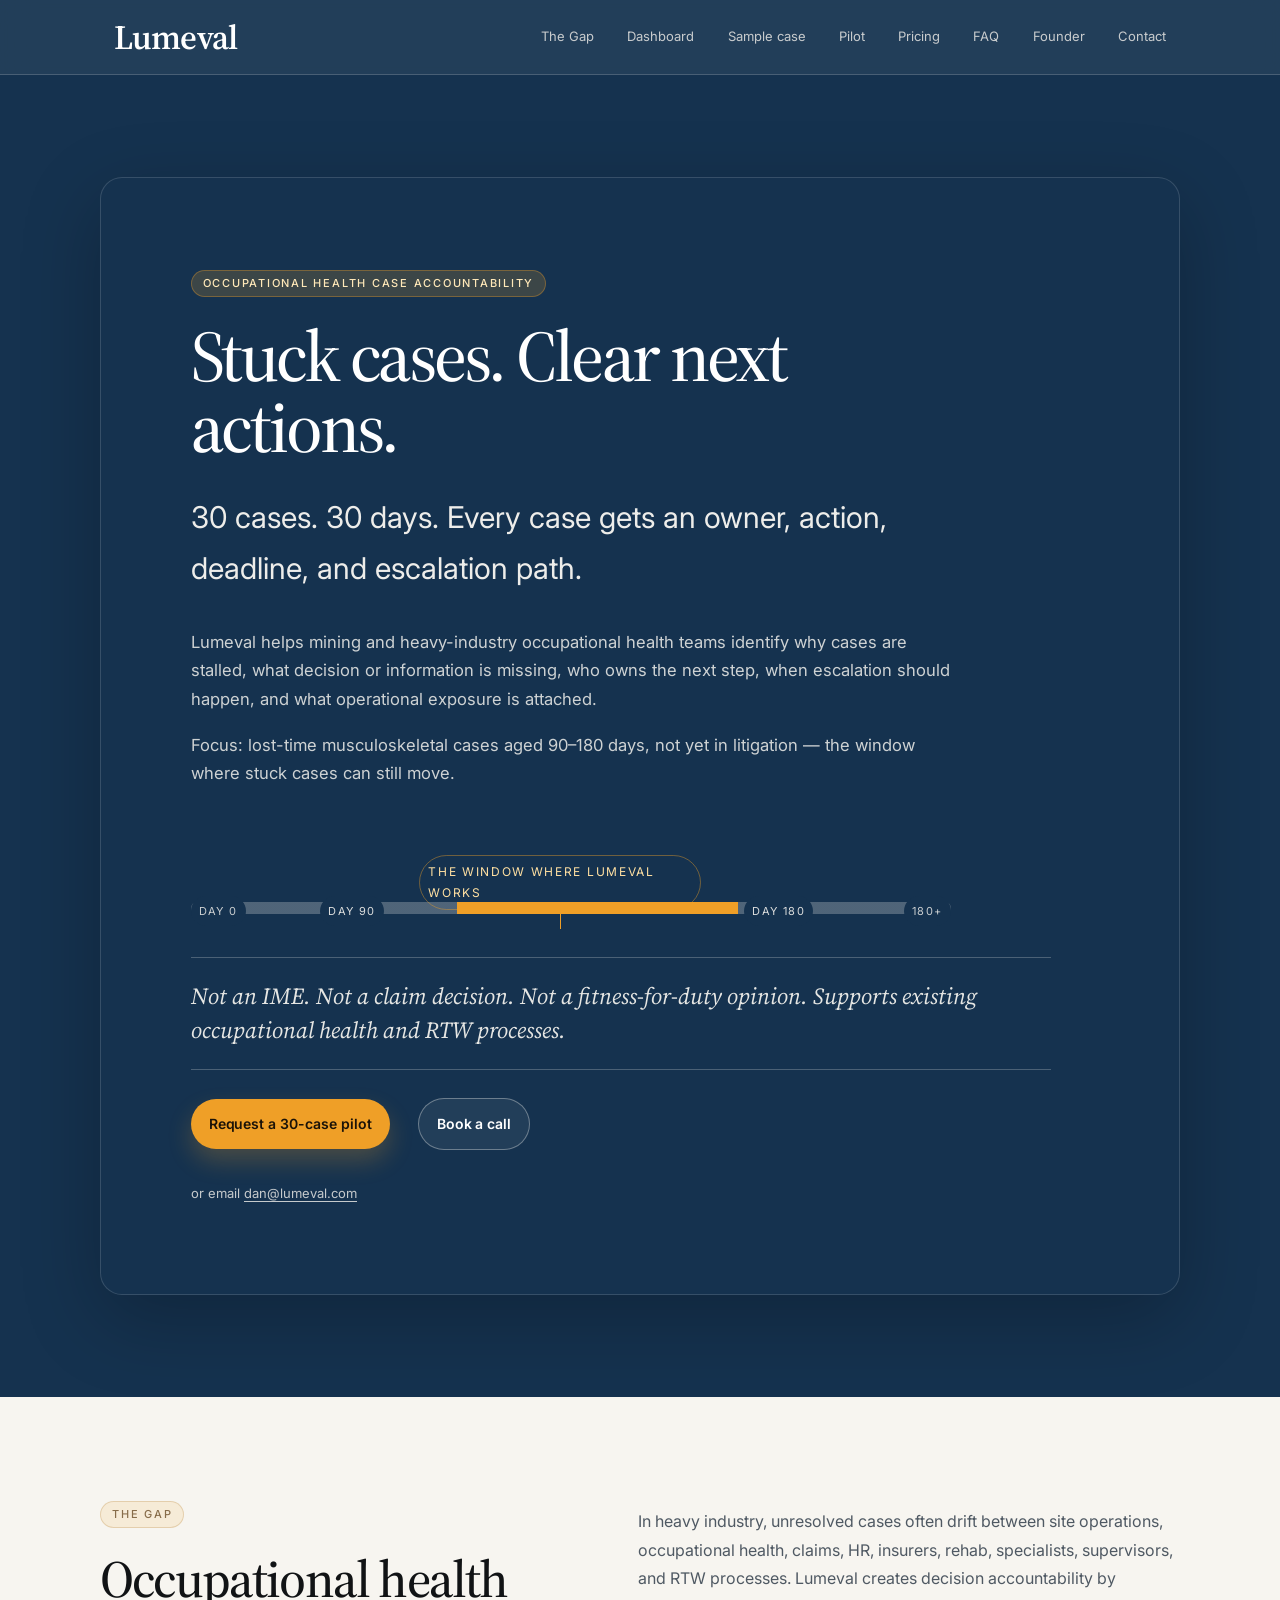
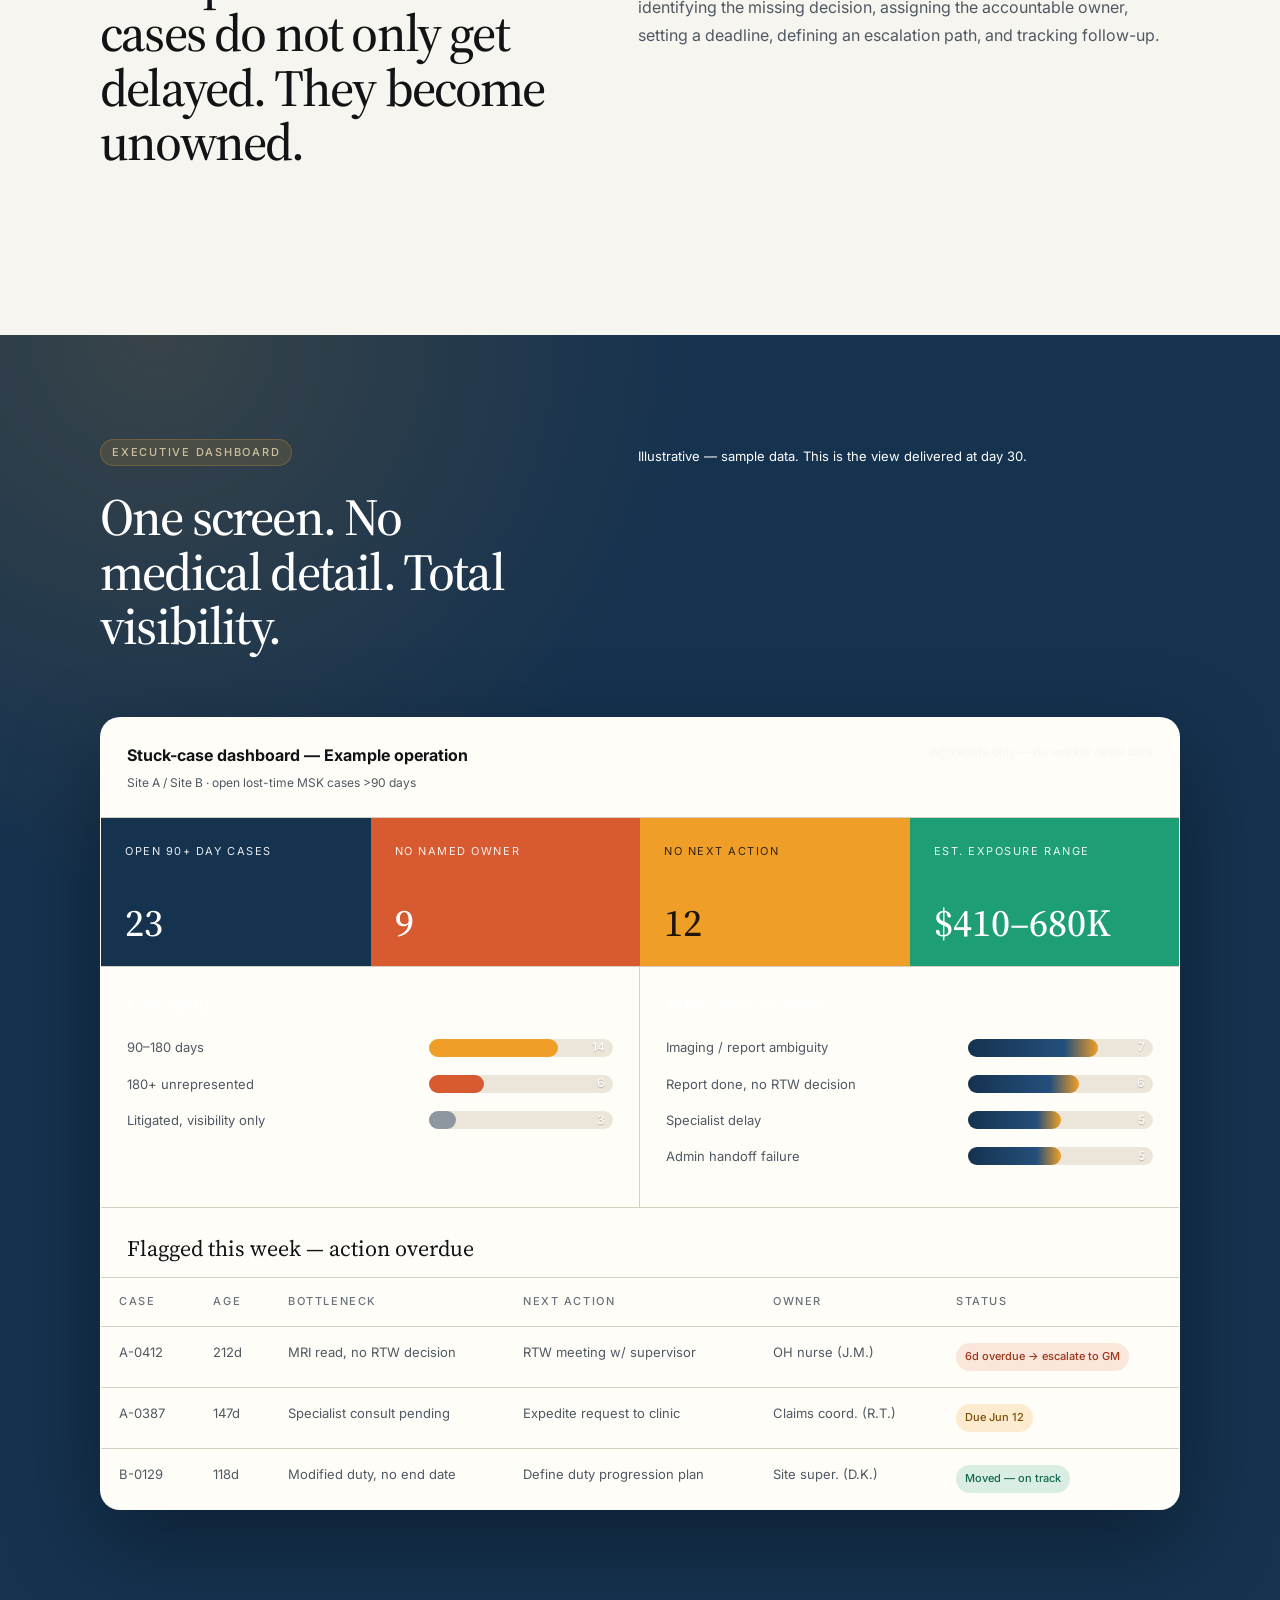
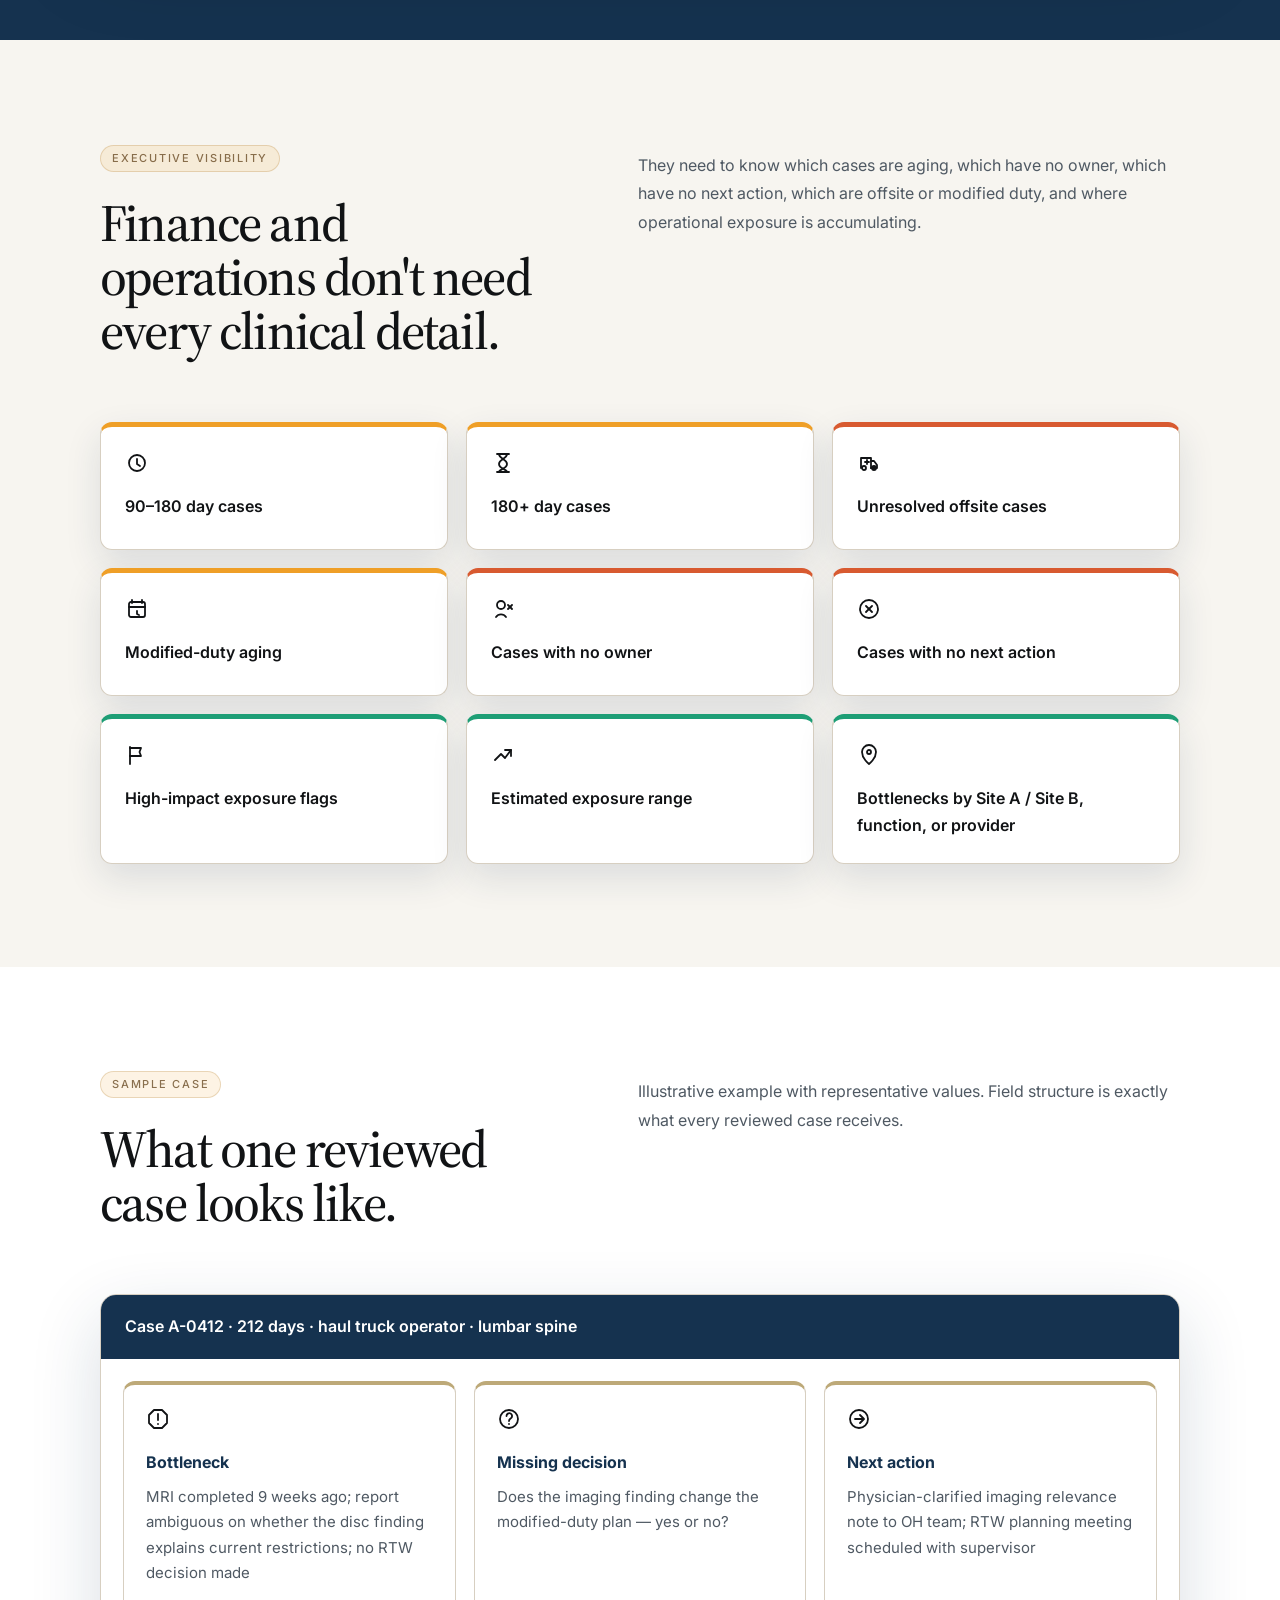
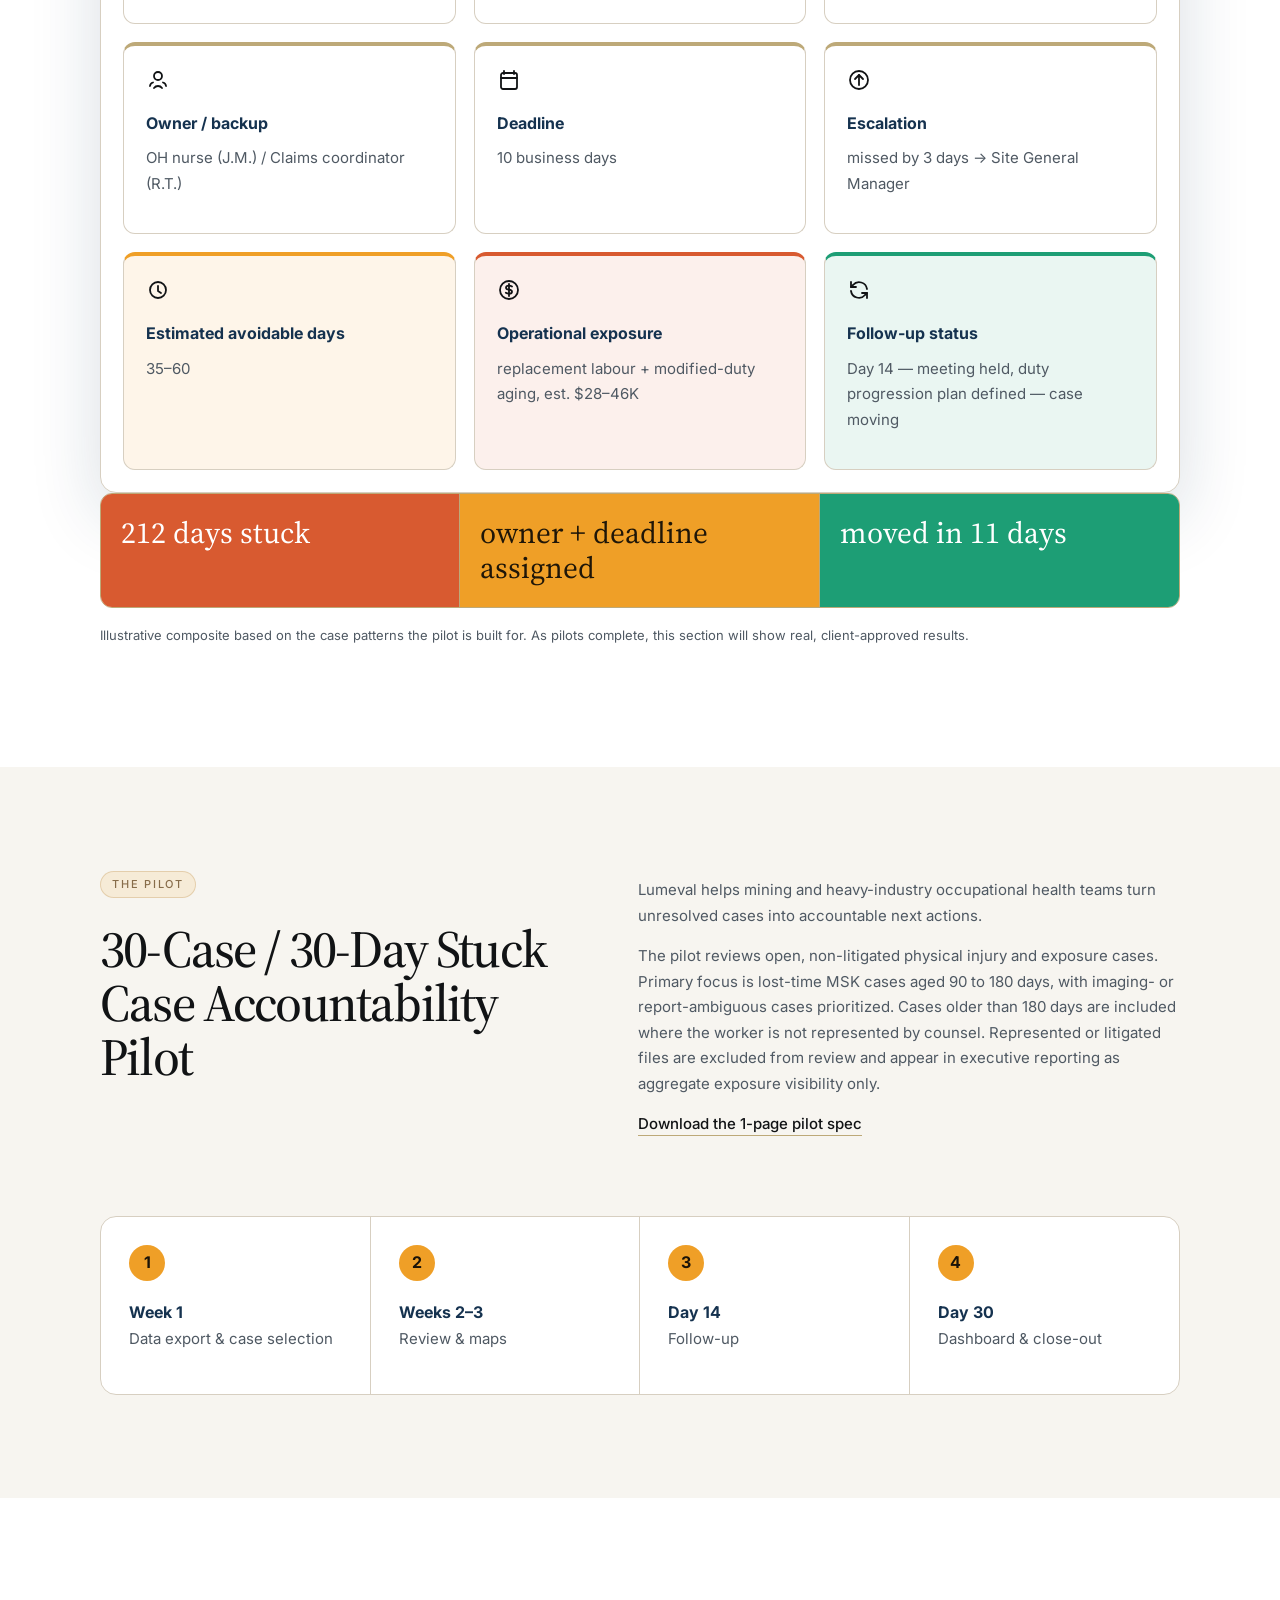
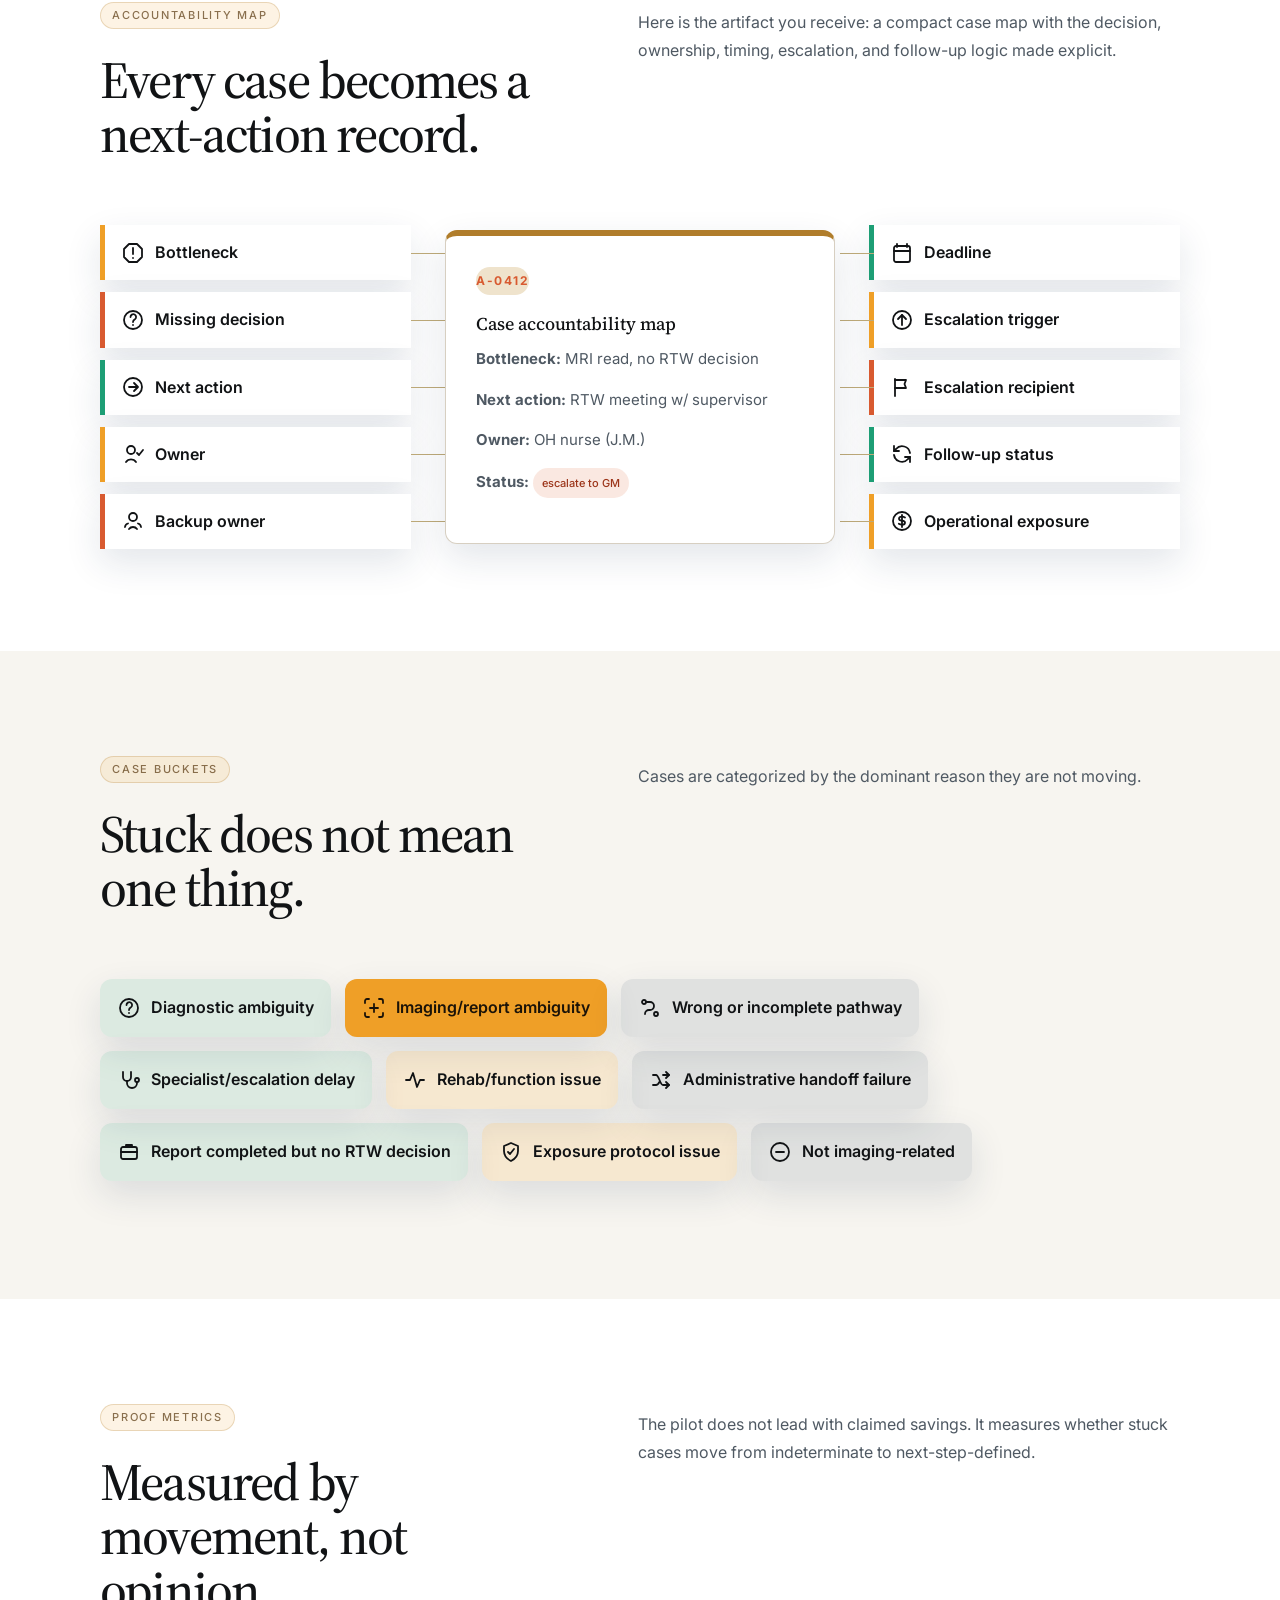
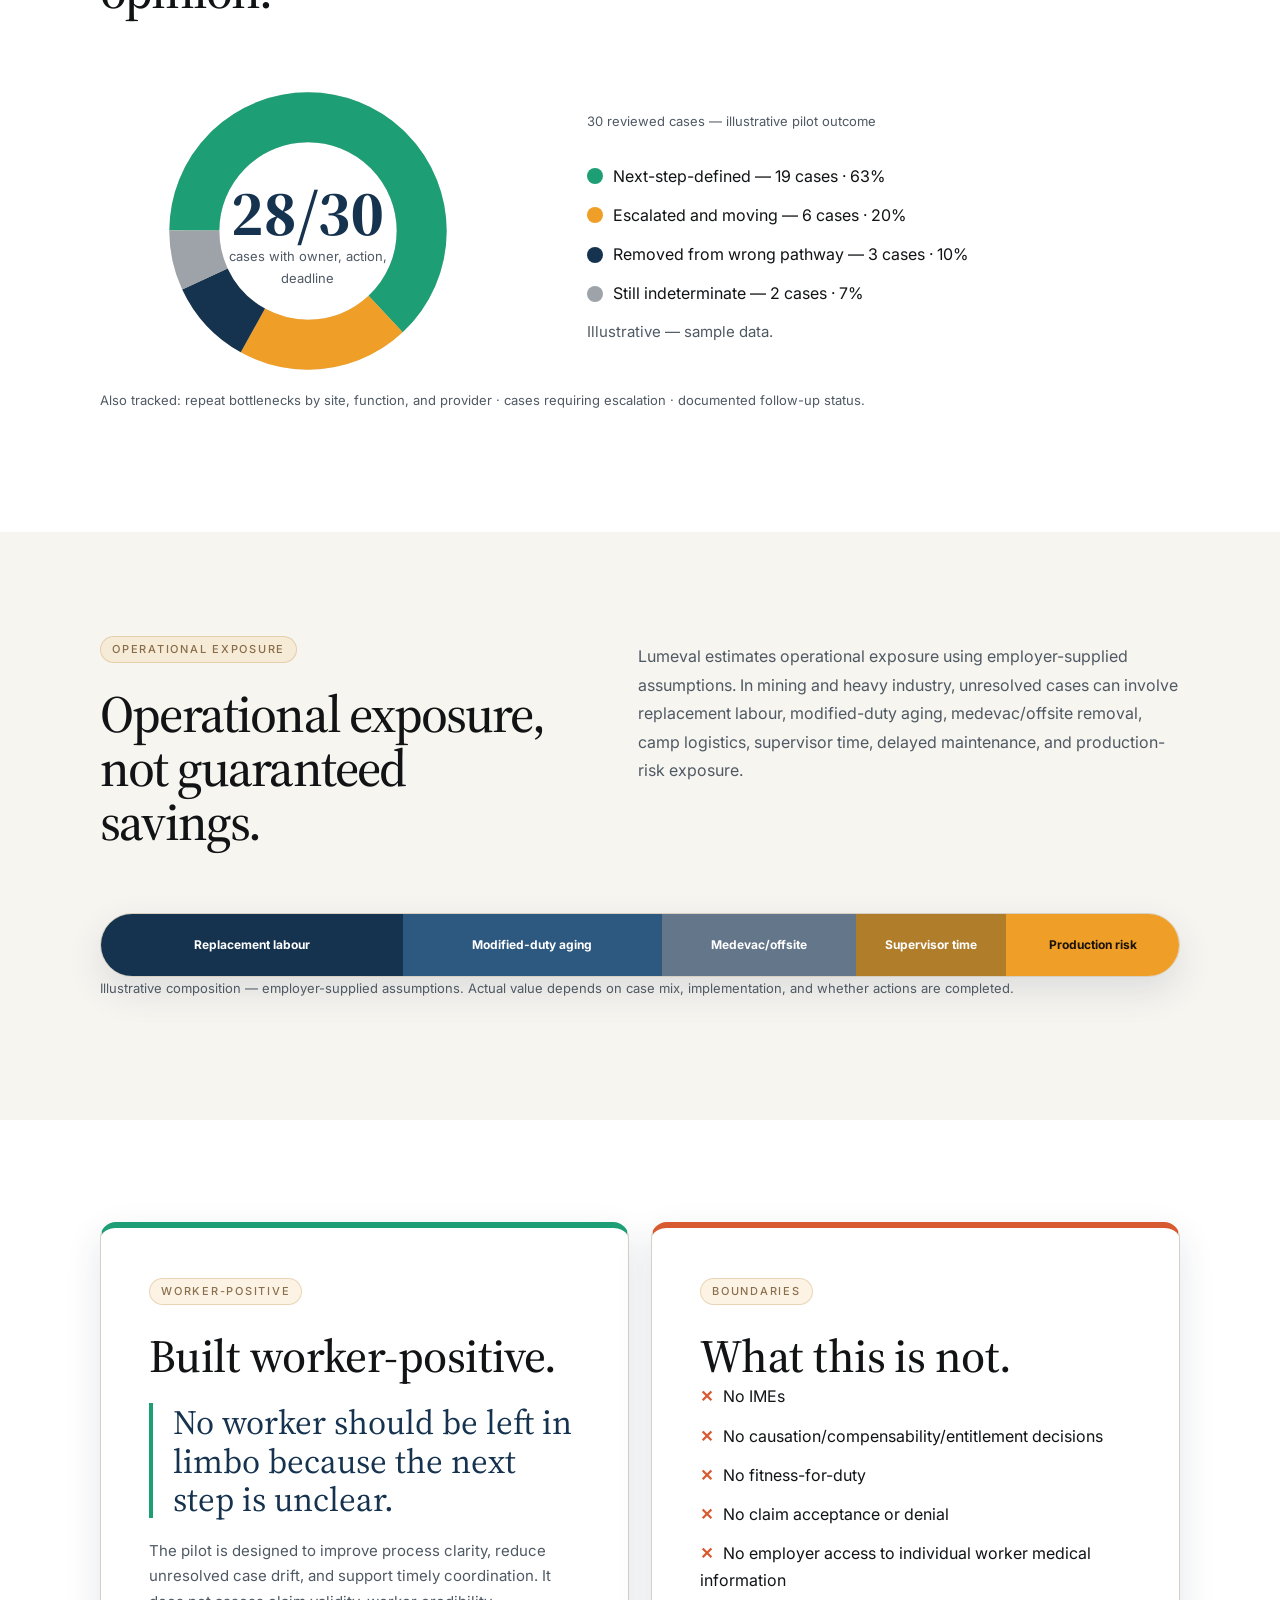
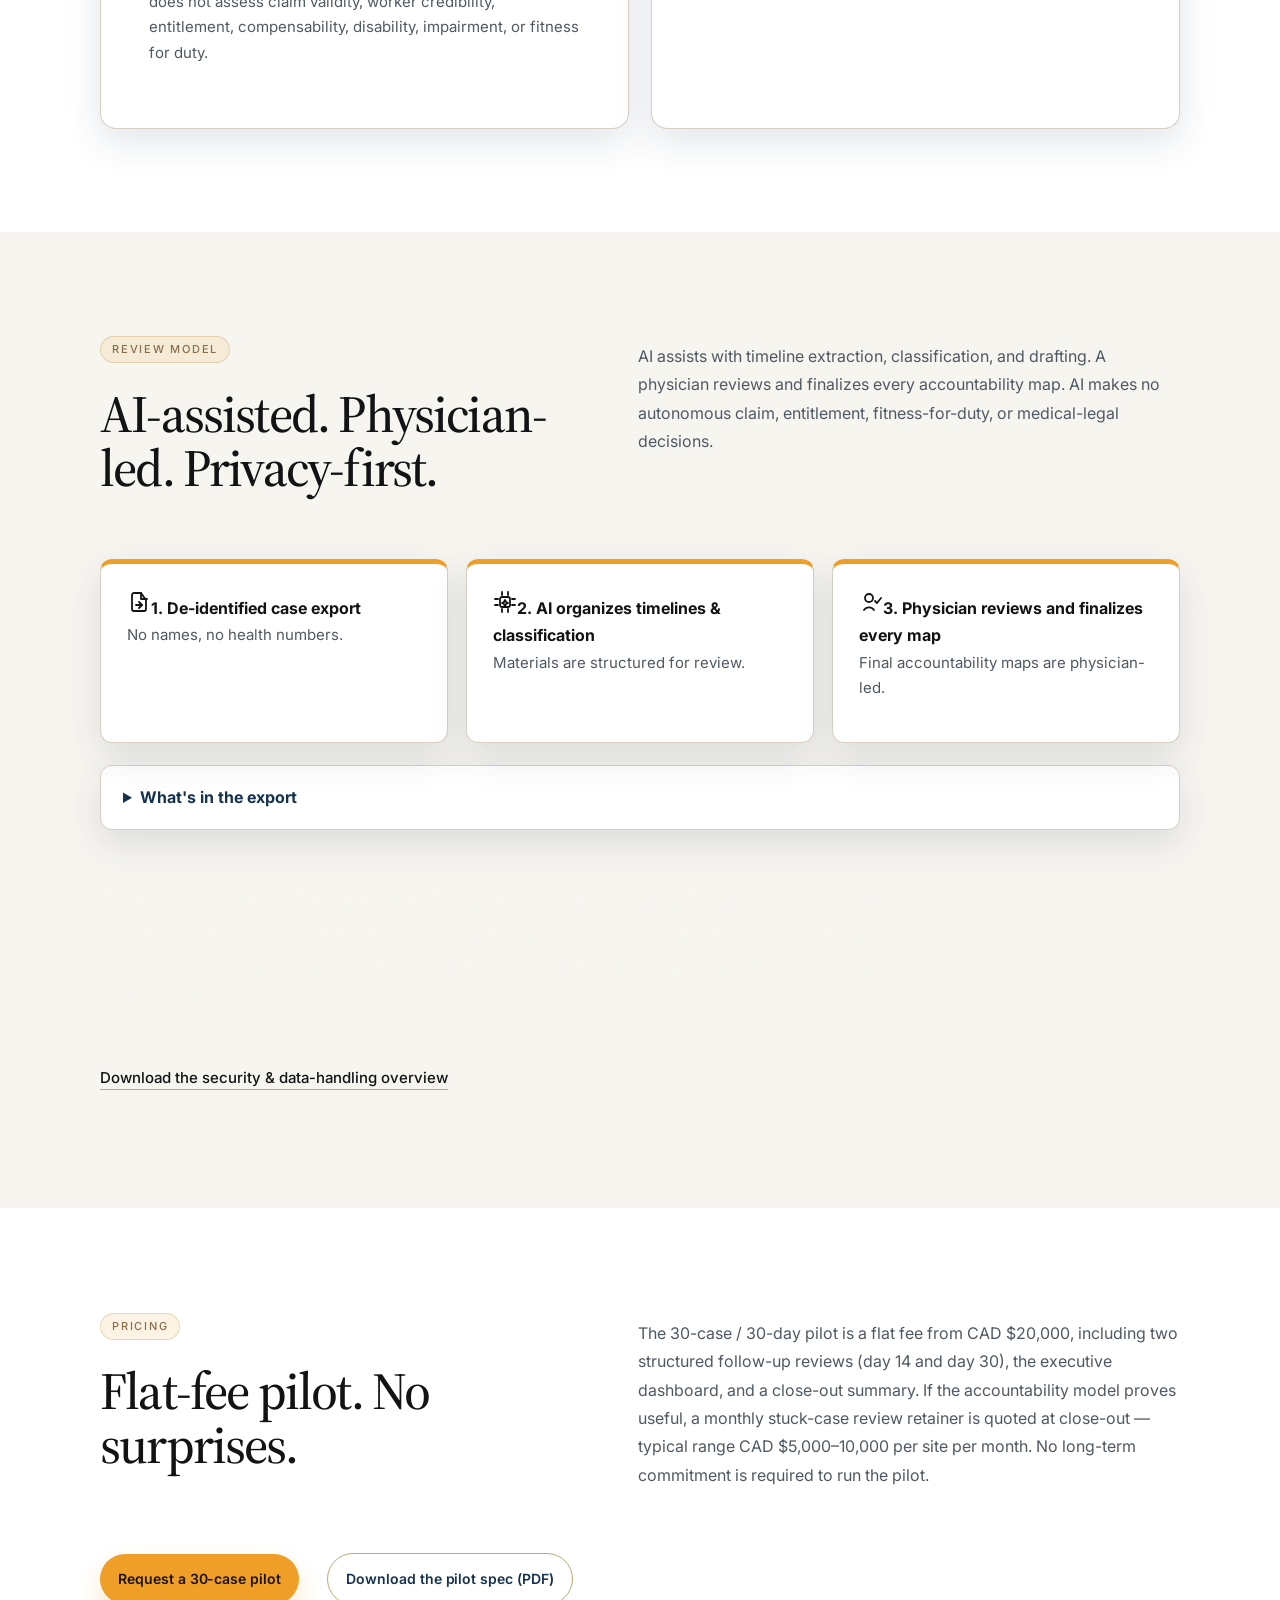
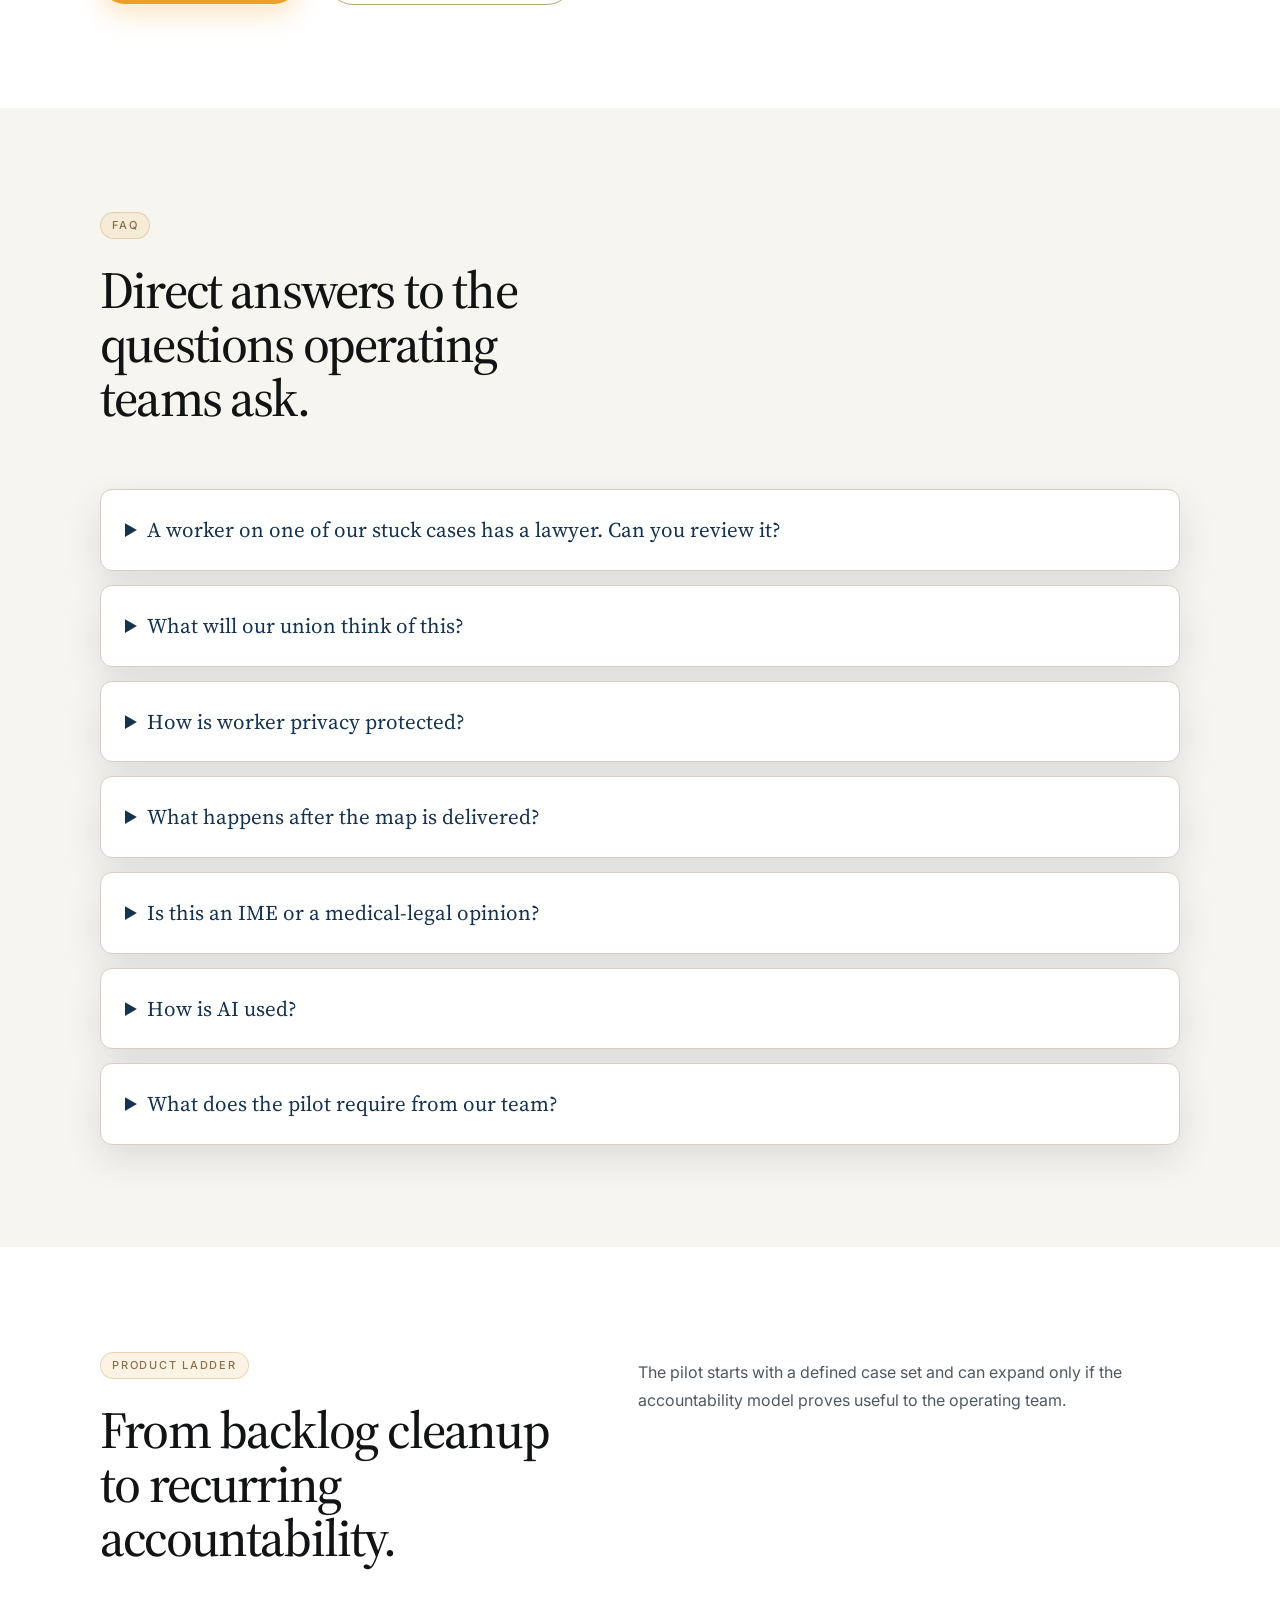
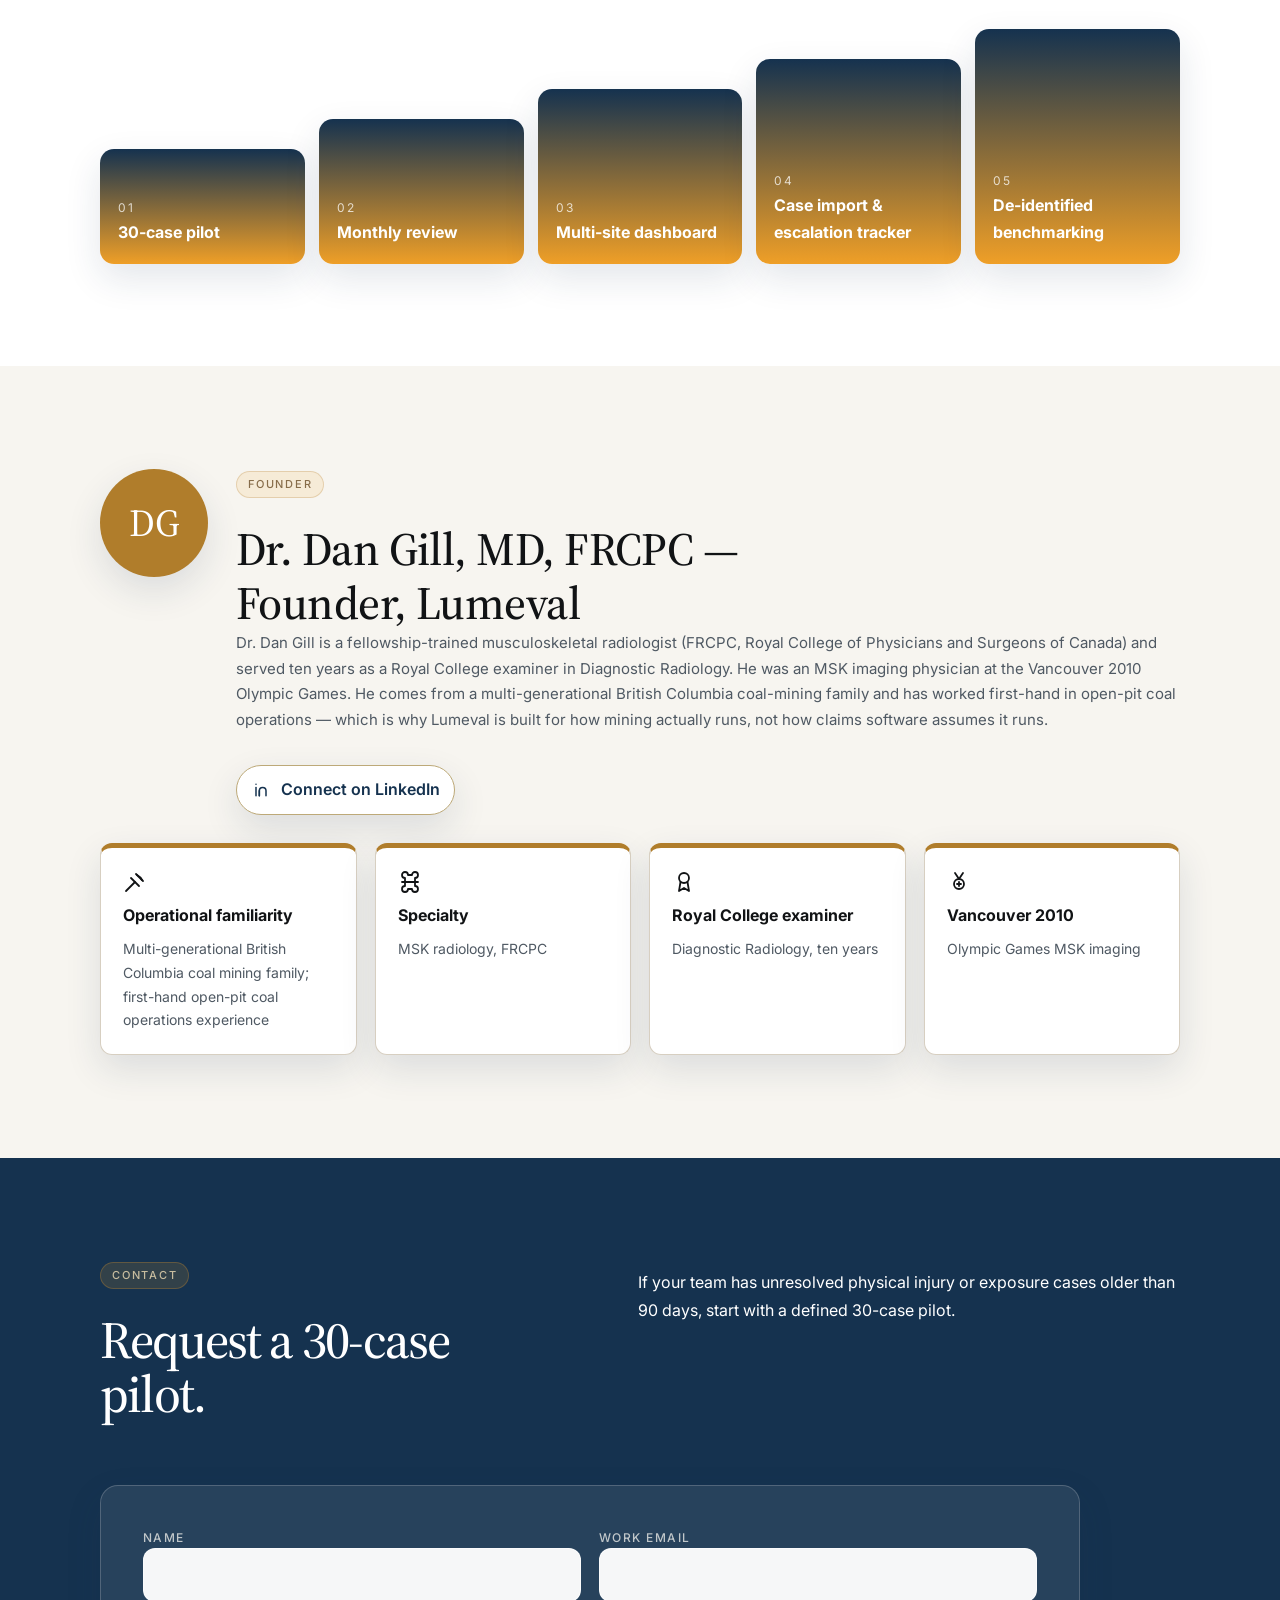
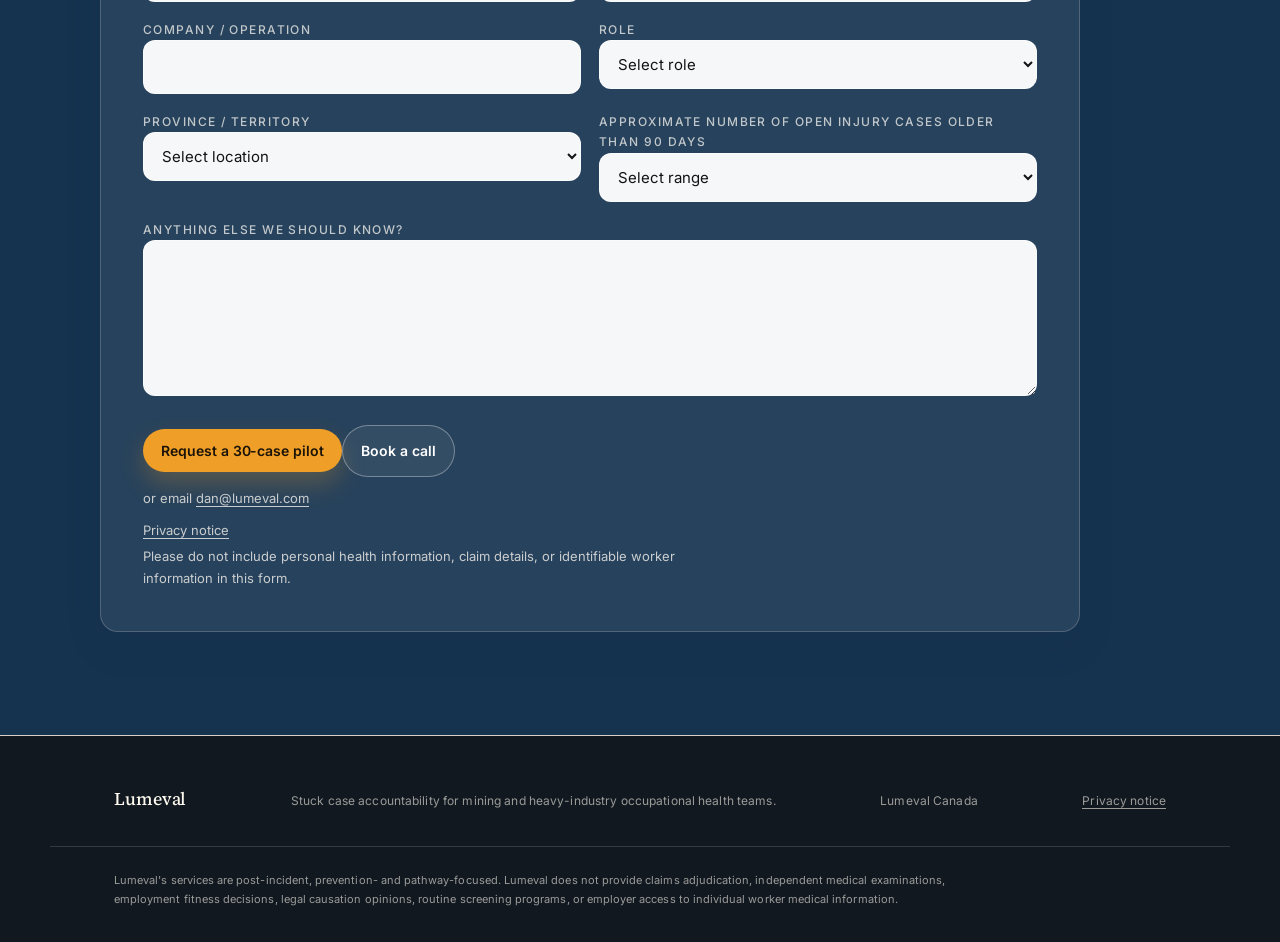
==== commit 519bef59: "Add privacy notice and neutral case references" ====
--- a/index.html
+++ b/index.html
@@ -29,7 +29,8 @@
           "@type": "Person",
           "name": "Dr. Dan Gill",
           "jobTitle": "Founder, Lumeval",
-          "honorificSuffix": "MD, FRCPC"
+          "honorificSuffix": "MD, FRCPC",
+          "sameAs": ["https://www.linkedin.com/in/dr-dan-gill-1953213b5"]
         }
       }
     </script>
@@ -64,21 +65,21 @@
           <p class="hero-lede">Focus: lost-time musculoskeletal cases aged 90–180 days, not yet in litigation — the window where stuck cases can still move.</p>
           <div class="case-timeline" aria-label="Case timeline from day 0 to 180 plus"><span class="day day-zero">Day 0</span><span class="day day-ninety">Day 90</span><span class="window">the window where Lumeval works</span><span class="day day-one-eighty">Day 180</span><span class="day day-plus">180+</span></div>
           <p class="hero-trust-line">Not an IME. Not a claim decision. Not a fitness-for-duty opinion. Supports existing occupational health and RTW processes.</p>
-          <div class="hero-actions"><a class="button button-primary" href="#contact">Request a 30-case pilot</a><a class="button button-secondary" href="mailto:dan@lumeval.com?subject=Book%20Lumeval%20case%20accountability%20call">Book a call</a></div>
+          <div class="hero-actions"><a class="button button-primary" href="#contact">Request a 30-case pilot</a><a class="button button-secondary booking-link" href="mailto:dan@lumeval.com?subject=Book%20Lumeval%20case%20accountability%20call">Book a call</a></div><p class="booking-email">or email <a href="mailto:dan@lumeval.com">dan@lumeval.com</a></p>
         </div>
       </section>
 
       <section id="gap" class="section section-offwhite reveal"><div class="container"><div class="section-heading"><div class="section-heading-left"><p class="section-eyebrow pill">THE GAP</p><h2>Occupational health cases do not only get delayed. They become unowned.</h2></div><p class="section-heading-right">In heavy industry, unresolved cases often drift between site operations, occupational health, claims, HR, insurers, rehab, specialists, supervisors, and RTW processes. Lumeval creates decision accountability by identifying the missing decision, assigning the accountable owner, setting a deadline, defining an escalation path, and tracking follow-up.</p></div></div></section>
 
-      <section id="dashboard" class="section section-navy reveal"><div class="container"><div class="section-heading"><div class="section-heading-left"><p class="section-eyebrow pill">EXECUTIVE DASHBOARD</p><h2>One screen. No medical detail. Total visibility.</h2></div><p class="section-heading-right mockup-caption">Illustrative — sample data. This is the view delivered at day 30.</p></div><div class="dashboard-mockup dashboard-loud" aria-label="Illustrative stuck-case dashboard sample data"><div class="mockup-header"><div><strong>Stuck-case dashboard — Example operation</strong><span>2 sites · open lost-time MSK cases &gt;90 days</span></div><p>Aggregate only — no worker-level data</p></div><div class="metric-tiles metric-tiles-color"><article class="tile-navy"><span>Open 90+ day cases</span><strong data-count="23">0</strong></article><article class="tile-coral"><span>No named owner</span><strong data-count="9">0</strong></article><article class="tile-amber"><span>No next action</span><strong data-count="12">0</strong></article><article class="tile-teal"><span>Est. exposure range</span><strong data-final="$410–680K">$0</strong></article></div><div class="mockup-panels"><article class="bar-panel"><h3>Case aging</h3><div><span>90–180 days</span><b class="bar-amber" style="--bar:70%">14</b></div><div><span>180+ unrepresented</span><b class="bar-coral" style="--bar:30%">6</b></div><div><span>Litigated, visibility only</span><b class="bar-grey" style="--bar:15%">3</b></div></article><article class="bar-panel"><h3>Why cases are stuck</h3><div><span>Imaging / report ambiguity</span><b class="bar-navy" style="--bar:70%">7</b></div><div><span>Report done, no RTW decision</span><b class="bar-navy" style="--bar:60%">6</b></div><div><span>Specialist delay</span><b class="bar-navy" style="--bar:50%">5</b></div><div><span>Admin handoff failure</span><b class="bar-navy" style="--bar:50%">5</b></div></article></div><div class="dashboard-table-wrap"><table class="dashboard-table"><caption>Flagged this week — action overdue</caption><thead><tr><th>Case</th><th>Age</th><th>Bottleneck</th><th>Next action</th><th>Owner</th><th>Status</th></tr></thead><tbody><tr><td data-label="Case">EK-0412</td><td data-label="Age">212d</td><td data-label="Bottleneck">MRI read, no RTW decision</td><td data-label="Next action">RTW meeting w/ supervisor</td><td data-label="Owner">OH nurse (J.M.)</td><td data-label="Status"><span class="status-badge status-red">6d overdue → escalate to GM</span></td></tr><tr><td data-label="Case">EK-0387</td><td data-label="Age">147d</td><td data-label="Bottleneck">Specialist consult pending</td><td data-label="Next action">Expedite request to clinic</td><td data-label="Owner">Claims coord. (R.T.)</td><td data-label="Status"><span class="status-badge status-amber">Due Jun 12</span></td></tr><tr><td data-label="Case">GH-0129</td><td data-label="Age">118d</td><td data-label="Bottleneck">Modified duty, no end date</td><td data-label="Next action">Define duty progression plan</td><td data-label="Owner">Site super. (D.K.)</td><td data-label="Status"><span class="status-badge status-green">Moved — on track</span></td></tr></tbody></table></div></div></div></section>
-
-      <section id="visibility" class="section section-offwhite reveal"><div class="container"><div class="section-heading"><div class="section-heading-left"><p class="section-eyebrow pill">EXECUTIVE VISIBILITY</p><h2>Finance and operations don't need every clinical detail.</h2></div><p class="section-heading-right">They need to know which cases are aging, which have no owner, which have no next action, which are offsite or modified duty, and where operational exposure is accumulating.</p></div><div class="visibility-grid"><article class="visibility-card aging"><svg class="icon icon-clock" aria-hidden="true" viewBox="0 0 24 24" fill="none" stroke="currentColor" stroke-width="1.8" stroke-linecap="round" stroke-linejoin="round"><circle cx="12" cy="12" r="8"/><path d="M12 8v5l3 2"/></svg><span>90–180 day cases</span></article><article class="visibility-card aging"><svg class="icon icon-hourglass" aria-hidden="true" viewBox="0 0 24 24" fill="none" stroke="currentColor" stroke-width="1.8" stroke-linecap="round" stroke-linejoin="round"><path d="M6 3h12"/><path d="M6 21h12"/><path d="M8 3c0 5 8 5 8 10s-8 5-8 8"/><path d="M16 3c0 5-8 5-8 10s8 5 8 8"/></svg><span>180+ day cases</span></article><article class="visibility-card overdue"><svg class="icon icon-ambulance" aria-hidden="true" viewBox="0 0 24 24" fill="none" stroke="currentColor" stroke-width="1.8" stroke-linecap="round" stroke-linejoin="round"><path d="M4 17V7h10v10"/><path d="M14 10h3l3 4v3h-6"/><circle cx="7" cy="17" r="2"/><circle cx="17" cy="17" r="2"/><path d="M8 11h4"/><path d="M10 9v4"/></svg><span>Unresolved offsite cases</span></article><article class="visibility-card aging"><svg class="icon icon-calendar-clock" aria-hidden="true" viewBox="0 0 24 24" fill="none" stroke="currentColor" stroke-width="1.8" stroke-linecap="round" stroke-linejoin="round"><path d="M7 3v3"/><path d="M17 3v3"/><rect x="4" y="5" width="16" height="15" rx="2"/><path d="M4 10h16"/><path d="M12 14v3l2 1"/></svg><span>Modified-duty aging</span></article><article class="visibility-card overdue"><svg class="icon icon-user-x" aria-hidden="true" viewBox="0 0 24 24" fill="none" stroke="currentColor" stroke-width="1.8" stroke-linecap="round" stroke-linejoin="round"><path d="M15 20a6 6 0 0 0-10 0"/><circle cx="10" cy="8" r="4"/><path d="M17 8l4 4"/><path d="M21 8l-4 4"/></svg><span>Cases with no owner</span></article><article class="visibility-card overdue"><svg class="icon icon-x-circle" aria-hidden="true" viewBox="0 0 24 24" fill="none" stroke="currentColor" stroke-width="1.8" stroke-linecap="round" stroke-linejoin="round"><circle cx="12" cy="12" r="9"/><path d="M9 9l6 6"/><path d="M15 9l-6 6"/></svg><span>Cases with no next action</span></article><article class="visibility-card insight"><svg class="icon icon-flag" aria-hidden="true" viewBox="0 0 24 24" fill="none" stroke="currentColor" stroke-width="1.8" stroke-linecap="round" stroke-linejoin="round"><path d="M5 21V4"/><path d="M5 5h11l-1.5 4L16 13H5"/></svg><span>High-impact exposure flags</span></article><article class="visibility-card insight"><svg class="icon icon-trending" aria-hidden="true" viewBox="0 0 24 24" fill="none" stroke="currentColor" stroke-width="1.8" stroke-linecap="round" stroke-linejoin="round"><path d="M4 17l6-6 4 4 6-8"/><path d="M14 7h6v6"/></svg><span>Estimated exposure range</span></article><article class="visibility-card insight"><svg class="icon icon-map-pin" aria-hidden="true" viewBox="0 0 24 24" fill="none" stroke="currentColor" stroke-width="1.8" stroke-linecap="round" stroke-linejoin="round"><path d="M12 21s7-5.3 7-12a7 7 0 1 0-14 0c0 6.7 7 12 7 12z"/><circle cx="12" cy="9" r="2"/></svg><span>Bottlenecks by site/function/provider</span></article></div></div></section>
-
-      <section id="sample-case" class="section section-white reveal"><div class="container"><div class="section-heading"><div class="section-heading-left"><p class="section-eyebrow pill">SAMPLE CASE</p><h2>What one reviewed case looks like.</h2></div><p class="section-heading-right">Illustrative example with representative values. Field structure is exactly what every reviewed case receives.</p></div><article class="case-file"><header>Case EK-0412 · 212 days · haul truck operator · lumbar spine</header><div class="case-fields"><div><svg class="icon icon-octagon-alert" aria-hidden="true" viewBox="0 0 24 24" fill="none" stroke="currentColor" stroke-width="1.8" stroke-linecap="round" stroke-linejoin="round"><path d="M8 3h8l5 5v8l-5 5H8l-5-5V8z"/><path d="M12 7v6"/><path d="M12 17h.01"/></svg><b>Bottleneck</b><p>MRI completed 9 weeks ago; report ambiguous on whether the disc finding explains current restrictions; no RTW decision made</p></div><div><svg class="icon icon-help-circle" aria-hidden="true" viewBox="0 0 24 24" fill="none" stroke="currentColor" stroke-width="1.8" stroke-linecap="round" stroke-linejoin="round"><circle cx="12" cy="12" r="9"/><path d="M9.5 9a2.8 2.8 0 1 1 4.4 2.3c-1.1.7-1.9 1.2-1.9 2.7"/><path d="M12 17h.01"/></svg><b>Missing decision</b><p>Does the imaging finding change the modified-duty plan — yes or no?</p></div><div><svg class="icon icon-arrow-right-circle" aria-hidden="true" viewBox="0 0 24 24" fill="none" stroke="currentColor" stroke-width="1.8" stroke-linecap="round" stroke-linejoin="round"><circle cx="12" cy="12" r="9"/><path d="M8 12h8"/><path d="M13 8l4 4-4 4"/></svg><b>Next action</b><p>Physician-clarified imaging relevance note to OH team; RTW planning meeting scheduled with supervisor</p></div><div><svg class="icon icon-users" aria-hidden="true" viewBox="0 0 24 24" fill="none" stroke="currentColor" stroke-width="1.8" stroke-linecap="round" stroke-linejoin="round"><path d="M16 20a5 5 0 0 0-8 0"/><circle cx="12" cy="8" r="4"/><path d="M20 18a4 4 0 0 0-3-3.5"/><path d="M4 18a4 4 0 0 1 3-3.5"/></svg><b>Owner / backup</b><p>OH nurse (J.M.) / Claims coordinator (R.T.)</p></div><div><svg class="icon icon-calendar" aria-hidden="true" viewBox="0 0 24 24" fill="none" stroke="currentColor" stroke-width="1.8" stroke-linecap="round" stroke-linejoin="round"><path d="M7 3v3"/><path d="M17 3v3"/><rect x="4" y="5" width="16" height="16" rx="2"/><path d="M4 10h16"/></svg><b>Deadline</b><p>10 business days</p></div><div><svg class="icon icon-arrow-up-circle" aria-hidden="true" viewBox="0 0 24 24" fill="none" stroke="currentColor" stroke-width="1.8" stroke-linecap="round" stroke-linejoin="round"><circle cx="12" cy="12" r="9"/><path d="M12 17V7"/><path d="M8 11l4-4 4 4"/></svg><b>Escalation</b><p>missed by 3 days → Site General Manager</p></div><div class="field-amber"><svg class="icon icon-clock" aria-hidden="true" viewBox="0 0 24 24" fill="none" stroke="currentColor" stroke-width="1.8" stroke-linecap="round" stroke-linejoin="round"><circle cx="12" cy="12" r="8"/><path d="M12 8v5l3 2"/></svg><b>Estimated avoidable days</b><p>35–60</p></div><div class="field-coral"><svg class="icon icon-dollar" aria-hidden="true" viewBox="0 0 24 24" fill="none" stroke="currentColor" stroke-width="1.8" stroke-linecap="round" stroke-linejoin="round"><circle cx="12" cy="12" r="9"/><path d="M12 6v12"/><path d="M15 8.5c-.8-.5-1.8-.8-3-.8-1.7 0-3 .8-3 2s1.3 1.8 3 2 3 .8 3 2-1.3 2-3 2c-1.2 0-2.3-.3-3.2-.9"/></svg><b>Operational exposure</b><p>replacement labour + modified-duty aging, est. $28–46K</p></div><div class="field-teal"><svg class="icon icon-refresh" aria-hidden="true" viewBox="0 0 24 24" fill="none" stroke="currentColor" stroke-width="1.8" stroke-linecap="round" stroke-linejoin="round"><path d="M20 11a8 8 0 0 0-14-4l-2 2"/><path d="M4 4v5h5"/><path d="M4 13a8 8 0 0 0 14 4l2-2"/><path d="M20 20v-5h-5"/></svg><b>Follow-up status</b><p>Day 14 — meeting held, duty progression plan defined — case moving</p></div></div></article><div class="outcome-strip case-outcome"><span class="coral">212 days stuck</span><span class="amber">owner + deadline assigned</span><span class="teal">moved in 11 days</span></div><p class="disclosure-note">Illustrative composite based on the case patterns the pilot is built for. As pilots complete, this section will show real, client-approved results.</p></div></section>
+      <section id="dashboard" class="section section-navy reveal"><div class="container"><div class="section-heading"><div class="section-heading-left"><p class="section-eyebrow pill">EXECUTIVE DASHBOARD</p><h2>One screen. No medical detail. Total visibility.</h2></div><p class="section-heading-right mockup-caption">Illustrative — sample data. This is the view delivered at day 30.</p></div><div class="dashboard-mockup dashboard-loud" aria-label="Illustrative stuck-case dashboard sample data"><div class="mockup-header"><div><strong>Stuck-case dashboard — Example operation</strong><span>Site A / Site B · open lost-time MSK cases &gt;90 days</span></div><p>Aggregate only — no worker-level data</p></div><div class="metric-tiles metric-tiles-color"><article class="tile-navy"><span>Open 90+ day cases</span><strong data-count="23">0</strong></article><article class="tile-coral"><span>No named owner</span><strong data-count="9">0</strong></article><article class="tile-amber"><span>No next action</span><strong data-count="12">0</strong></article><article class="tile-teal"><span>Est. exposure range</span><strong data-final="$410–680K">$0</strong></article></div><div class="mockup-panels"><article class="bar-panel"><h3>Case aging</h3><div><span>90–180 days</span><b class="bar-amber" style="--bar:70%">14</b></div><div><span>180+ unrepresented</span><b class="bar-coral" style="--bar:30%">6</b></div><div><span>Litigated, visibility only</span><b class="bar-grey" style="--bar:15%">3</b></div></article><article class="bar-panel"><h3>Why cases are stuck</h3><div><span>Imaging / report ambiguity</span><b class="bar-navy" style="--bar:70%">7</b></div><div><span>Report done, no RTW decision</span><b class="bar-navy" style="--bar:60%">6</b></div><div><span>Specialist delay</span><b class="bar-navy" style="--bar:50%">5</b></div><div><span>Admin handoff failure</span><b class="bar-navy" style="--bar:50%">5</b></div></article></div><div class="dashboard-table-wrap"><table class="dashboard-table"><caption>Flagged this week — action overdue</caption><thead><tr><th>Case</th><th>Age</th><th>Bottleneck</th><th>Next action</th><th>Owner</th><th>Status</th></tr></thead><tbody><tr><td data-label="Case">A-0412</td><td data-label="Age">212d</td><td data-label="Bottleneck">MRI read, no RTW decision</td><td data-label="Next action">RTW meeting w/ supervisor</td><td data-label="Owner">OH nurse (J.M.)</td><td data-label="Status"><span class="status-badge status-red">6d overdue → escalate to GM</span></td></tr><tr><td data-label="Case">A-0387</td><td data-label="Age">147d</td><td data-label="Bottleneck">Specialist consult pending</td><td data-label="Next action">Expedite request to clinic</td><td data-label="Owner">Claims coord. (R.T.)</td><td data-label="Status"><span class="status-badge status-amber">Due Jun 12</span></td></tr><tr><td data-label="Case">B-0129</td><td data-label="Age">118d</td><td data-label="Bottleneck">Modified duty, no end date</td><td data-label="Next action">Define duty progression plan</td><td data-label="Owner">Site super. (D.K.)</td><td data-label="Status"><span class="status-badge status-green">Moved — on track</span></td></tr></tbody></table></div></div></div></section>
+
+      <section id="visibility" class="section section-offwhite reveal"><div class="container"><div class="section-heading"><div class="section-heading-left"><p class="section-eyebrow pill">EXECUTIVE VISIBILITY</p><h2>Finance and operations don't need every clinical detail.</h2></div><p class="section-heading-right">They need to know which cases are aging, which have no owner, which have no next action, which are offsite or modified duty, and where operational exposure is accumulating.</p></div><div class="visibility-grid"><article class="visibility-card aging"><svg class="icon icon-clock" aria-hidden="true" viewBox="0 0 24 24" fill="none" stroke="currentColor" stroke-width="1.8" stroke-linecap="round" stroke-linejoin="round"><circle cx="12" cy="12" r="8"/><path d="M12 8v5l3 2"/></svg><span>90–180 day cases</span></article><article class="visibility-card aging"><svg class="icon icon-hourglass" aria-hidden="true" viewBox="0 0 24 24" fill="none" stroke="currentColor" stroke-width="1.8" stroke-linecap="round" stroke-linejoin="round"><path d="M6 3h12"/><path d="M6 21h12"/><path d="M8 3c0 5 8 5 8 10s-8 5-8 8"/><path d="M16 3c0 5-8 5-8 10s8 5 8 8"/></svg><span>180+ day cases</span></article><article class="visibility-card overdue"><svg class="icon icon-ambulance" aria-hidden="true" viewBox="0 0 24 24" fill="none" stroke="currentColor" stroke-width="1.8" stroke-linecap="round" stroke-linejoin="round"><path d="M4 17V7h10v10"/><path d="M14 10h3l3 4v3h-6"/><circle cx="7" cy="17" r="2"/><circle cx="17" cy="17" r="2"/><path d="M8 11h4"/><path d="M10 9v4"/></svg><span>Unresolved offsite cases</span></article><article class="visibility-card aging"><svg class="icon icon-calendar-clock" aria-hidden="true" viewBox="0 0 24 24" fill="none" stroke="currentColor" stroke-width="1.8" stroke-linecap="round" stroke-linejoin="round"><path d="M7 3v3"/><path d="M17 3v3"/><rect x="4" y="5" width="16" height="15" rx="2"/><path d="M4 10h16"/><path d="M12 14v3l2 1"/></svg><span>Modified-duty aging</span></article><article class="visibility-card overdue"><svg class="icon icon-user-x" aria-hidden="true" viewBox="0 0 24 24" fill="none" stroke="currentColor" stroke-width="1.8" stroke-linecap="round" stroke-linejoin="round"><path d="M15 20a6 6 0 0 0-10 0"/><circle cx="10" cy="8" r="4"/><path d="M17 8l4 4"/><path d="M21 8l-4 4"/></svg><span>Cases with no owner</span></article><article class="visibility-card overdue"><svg class="icon icon-x-circle" aria-hidden="true" viewBox="0 0 24 24" fill="none" stroke="currentColor" stroke-width="1.8" stroke-linecap="round" stroke-linejoin="round"><circle cx="12" cy="12" r="9"/><path d="M9 9l6 6"/><path d="M15 9l-6 6"/></svg><span>Cases with no next action</span></article><article class="visibility-card insight"><svg class="icon icon-flag" aria-hidden="true" viewBox="0 0 24 24" fill="none" stroke="currentColor" stroke-width="1.8" stroke-linecap="round" stroke-linejoin="round"><path d="M5 21V4"/><path d="M5 5h11l-1.5 4L16 13H5"/></svg><span>High-impact exposure flags</span></article><article class="visibility-card insight"><svg class="icon icon-trending" aria-hidden="true" viewBox="0 0 24 24" fill="none" stroke="currentColor" stroke-width="1.8" stroke-linecap="round" stroke-linejoin="round"><path d="M4 17l6-6 4 4 6-8"/><path d="M14 7h6v6"/></svg><span>Estimated exposure range</span></article><article class="visibility-card insight"><svg class="icon icon-map-pin" aria-hidden="true" viewBox="0 0 24 24" fill="none" stroke="currentColor" stroke-width="1.8" stroke-linecap="round" stroke-linejoin="round"><path d="M12 21s7-5.3 7-12a7 7 0 1 0-14 0c0 6.7 7 12 7 12z"/><circle cx="12" cy="9" r="2"/></svg><span>Bottlenecks by Site A / Site B, function, or provider</span></article></div></div></section>
+
+      <section id="sample-case" class="section section-white reveal"><div class="container"><div class="section-heading"><div class="section-heading-left"><p class="section-eyebrow pill">SAMPLE CASE</p><h2>What one reviewed case looks like.</h2></div><p class="section-heading-right">Illustrative example with representative values. Field structure is exactly what every reviewed case receives.</p></div><article class="case-file"><header>Case A-0412 · 212 days · haul truck operator · lumbar spine</header><div class="case-fields"><div><svg class="icon icon-octagon-alert" aria-hidden="true" viewBox="0 0 24 24" fill="none" stroke="currentColor" stroke-width="1.8" stroke-linecap="round" stroke-linejoin="round"><path d="M8 3h8l5 5v8l-5 5H8l-5-5V8z"/><path d="M12 7v6"/><path d="M12 17h.01"/></svg><b>Bottleneck</b><p>MRI completed 9 weeks ago; report ambiguous on whether the disc finding explains current restrictions; no RTW decision made</p></div><div><svg class="icon icon-help-circle" aria-hidden="true" viewBox="0 0 24 24" fill="none" stroke="currentColor" stroke-width="1.8" stroke-linecap="round" stroke-linejoin="round"><circle cx="12" cy="12" r="9"/><path d="M9.5 9a2.8 2.8 0 1 1 4.4 2.3c-1.1.7-1.9 1.2-1.9 2.7"/><path d="M12 17h.01"/></svg><b>Missing decision</b><p>Does the imaging finding change the modified-duty plan — yes or no?</p></div><div><svg class="icon icon-arrow-right-circle" aria-hidden="true" viewBox="0 0 24 24" fill="none" stroke="currentColor" stroke-width="1.8" stroke-linecap="round" stroke-linejoin="round"><circle cx="12" cy="12" r="9"/><path d="M8 12h8"/><path d="M13 8l4 4-4 4"/></svg><b>Next action</b><p>Physician-clarified imaging relevance note to OH team; RTW planning meeting scheduled with supervisor</p></div><div><svg class="icon icon-users" aria-hidden="true" viewBox="0 0 24 24" fill="none" stroke="currentColor" stroke-width="1.8" stroke-linecap="round" stroke-linejoin="round"><path d="M16 20a5 5 0 0 0-8 0"/><circle cx="12" cy="8" r="4"/><path d="M20 18a4 4 0 0 0-3-3.5"/><path d="M4 18a4 4 0 0 1 3-3.5"/></svg><b>Owner / backup</b><p>OH nurse (J.M.) / Claims coordinator (R.T.)</p></div><div><svg class="icon icon-calendar" aria-hidden="true" viewBox="0 0 24 24" fill="none" stroke="currentColor" stroke-width="1.8" stroke-linecap="round" stroke-linejoin="round"><path d="M7 3v3"/><path d="M17 3v3"/><rect x="4" y="5" width="16" height="16" rx="2"/><path d="M4 10h16"/></svg><b>Deadline</b><p>10 business days</p></div><div><svg class="icon icon-arrow-up-circle" aria-hidden="true" viewBox="0 0 24 24" fill="none" stroke="currentColor" stroke-width="1.8" stroke-linecap="round" stroke-linejoin="round"><circle cx="12" cy="12" r="9"/><path d="M12 17V7"/><path d="M8 11l4-4 4 4"/></svg><b>Escalation</b><p>missed by 3 days → Site General Manager</p></div><div class="field-amber"><svg class="icon icon-clock" aria-hidden="true" viewBox="0 0 24 24" fill="none" stroke="currentColor" stroke-width="1.8" stroke-linecap="round" stroke-linejoin="round"><circle cx="12" cy="12" r="8"/><path d="M12 8v5l3 2"/></svg><b>Estimated avoidable days</b><p>35–60</p></div><div class="field-coral"><svg class="icon icon-dollar" aria-hidden="true" viewBox="0 0 24 24" fill="none" stroke="currentColor" stroke-width="1.8" stroke-linecap="round" stroke-linejoin="round"><circle cx="12" cy="12" r="9"/><path d="M12 6v12"/><path d="M15 8.5c-.8-.5-1.8-.8-3-.8-1.7 0-3 .8-3 2s1.3 1.8 3 2 3 .8 3 2-1.3 2-3 2c-1.2 0-2.3-.3-3.2-.9"/></svg><b>Operational exposure</b><p>replacement labour + modified-duty aging, est. $28–46K</p></div><div class="field-teal"><svg class="icon icon-refresh" aria-hidden="true" viewBox="0 0 24 24" fill="none" stroke="currentColor" stroke-width="1.8" stroke-linecap="round" stroke-linejoin="round"><path d="M20 11a8 8 0 0 0-14-4l-2 2"/><path d="M4 4v5h5"/><path d="M4 13a8 8 0 0 0 14 4l2-2"/><path d="M20 20v-5h-5"/></svg><b>Follow-up status</b><p>Day 14 — meeting held, duty progression plan defined — case moving</p></div></div></article><div class="outcome-strip case-outcome"><span class="coral">212 days stuck</span><span class="amber">owner + deadline assigned</span><span class="teal">moved in 11 days</span></div><p class="disclosure-note">Illustrative composite based on the case patterns the pilot is built for. As pilots complete, this section will show real, client-approved results.</p></div></section>
 
       <section id="pilot" class="section section-offwhite reveal"><div class="container"><div class="section-heading"><div class="section-heading-left"><p class="section-eyebrow pill">THE PILOT</p><h2>30-Case / 30-Day Stuck Case Accountability Pilot</h2></div><div class="section-heading-right"><p>Lumeval helps mining and heavy-industry occupational health teams turn unresolved cases into accountable next actions.</p><p>The pilot reviews open, non-litigated physical injury and exposure cases. Primary focus is lost-time MSK cases aged 90 to 180 days, with imaging- or report-ambiguous cases prioritized. Cases older than 180 days are included where the worker is not represented by counsel. Represented or litigated files are excluded from review and appear in executive reporting as aggregate exposure visibility only.</p><p><a class="inline-download" href="/downloads/Lumeval_Pilot_Spec.pdf" target="_blank" rel="noopener">Download the 1-page pilot spec</a></p></div></div><div class="pilot-timeline"><div><span>1</span><b>Week 1</b><p>Data export &amp; case selection</p></div><div><span>2</span><b>Weeks 2–3</b><p>Review &amp; maps</p></div><div><span>3</span><b>Day 14</b><p>Follow-up</p></div><div><span>4</span><b>Day 30</b><p>Dashboard &amp; close-out</p></div></div></div></section>
 
-      <section id="record" class="section section-white reveal"><div class="container"><div class="section-heading"><div class="section-heading-left"><p class="section-eyebrow pill">ACCOUNTABILITY MAP</p><h2>Every case becomes a next-action record.</h2></div><p class="section-heading-right">Here is the artifact you receive: a compact case map with the decision, ownership, timing, escalation, and follow-up logic made explicit.</p></div><div class="annotated-map"><div class="mini-map"><p class="card-index">EK-0412</p><h3>Case accountability map</h3><p><b>Bottleneck:</b> MRI read, no RTW decision</p><p><b>Next action:</b> RTW meeting w/ supervisor</p><p><b>Owner:</b> OH nurse (J.M.)</p><p><b>Status:</b> <span class="status-badge status-red">escalate to GM</span></p></div><div class="annotation-chips"><span><svg class="icon icon-octagon-alert" aria-hidden="true" viewBox="0 0 24 24" fill="none" stroke="currentColor" stroke-width="1.8" stroke-linecap="round" stroke-linejoin="round"><path d="M8 3h8l5 5v8l-5 5H8l-5-5V8z"/><path d="M12 7v6"/><path d="M12 17h.01"/></svg>Bottleneck</span><span><svg class="icon icon-help-circle" aria-hidden="true" viewBox="0 0 24 24" fill="none" stroke="currentColor" stroke-width="1.8" stroke-linecap="round" stroke-linejoin="round"><circle cx="12" cy="12" r="9"/><path d="M9.5 9a2.8 2.8 0 1 1 4.4 2.3c-1.1.7-1.9 1.2-1.9 2.7"/><path d="M12 17h.01"/></svg>Missing decision</span><span><svg class="icon icon-arrow-right-circle" aria-hidden="true" viewBox="0 0 24 24" fill="none" stroke="currentColor" stroke-width="1.8" stroke-linecap="round" stroke-linejoin="round"><circle cx="12" cy="12" r="9"/><path d="M8 12h8"/><path d="M13 8l4 4-4 4"/></svg>Next action</span><span><svg class="icon icon-user-check" aria-hidden="true" viewBox="0 0 24 24" fill="none" stroke="currentColor" stroke-width="1.8" stroke-linecap="round" stroke-linejoin="round"><path d="M15 20a6 6 0 0 0-10 0"/><circle cx="10" cy="8" r="4"/><path d="M16 11l2 2 4-5"/></svg>Owner</span><span><svg class="icon icon-users" aria-hidden="true" viewBox="0 0 24 24" fill="none" stroke="currentColor" stroke-width="1.8" stroke-linecap="round" stroke-linejoin="round"><path d="M16 20a5 5 0 0 0-8 0"/><circle cx="12" cy="8" r="4"/><path d="M20 18a4 4 0 0 0-3-3.5"/><path d="M4 18a4 4 0 0 1 3-3.5"/></svg>Backup owner</span><span><svg class="icon icon-calendar" aria-hidden="true" viewBox="0 0 24 24" fill="none" stroke="currentColor" stroke-width="1.8" stroke-linecap="round" stroke-linejoin="round"><path d="M7 3v3"/><path d="M17 3v3"/><rect x="4" y="5" width="16" height="16" rx="2"/><path d="M4 10h16"/></svg>Deadline</span><span><svg class="icon icon-arrow-up-circle" aria-hidden="true" viewBox="0 0 24 24" fill="none" stroke="currentColor" stroke-width="1.8" stroke-linecap="round" stroke-linejoin="round"><circle cx="12" cy="12" r="9"/><path d="M12 17V7"/><path d="M8 11l4-4 4 4"/></svg>Escalation trigger</span><span><svg class="icon icon-flag" aria-hidden="true" viewBox="0 0 24 24" fill="none" stroke="currentColor" stroke-width="1.8" stroke-linecap="round" stroke-linejoin="round"><path d="M5 21V4"/><path d="M5 5h11l-1.5 4L16 13H5"/></svg>Escalation recipient</span><span><svg class="icon icon-refresh" aria-hidden="true" viewBox="0 0 24 24" fill="none" stroke="currentColor" stroke-width="1.8" stroke-linecap="round" stroke-linejoin="round"><path d="M20 11a8 8 0 0 0-14-4l-2 2"/><path d="M4 4v5h5"/><path d="M4 13a8 8 0 0 0 14 4l2-2"/><path d="M20 20v-5h-5"/></svg>Follow-up status</span><span><svg class="icon icon-dollar" aria-hidden="true" viewBox="0 0 24 24" fill="none" stroke="currentColor" stroke-width="1.8" stroke-linecap="round" stroke-linejoin="round"><circle cx="12" cy="12" r="9"/><path d="M12 6v12"/><path d="M15 8.5c-.8-.5-1.8-.8-3-.8-1.7 0-3 .8-3 2s1.3 1.8 3 2 3 .8 3 2-1.3 2-3 2c-1.2 0-2.3-.3-3.2-.9"/></svg>Operational exposure</span></div></div></div></section>
+      <section id="record" class="section section-white reveal"><div class="container"><div class="section-heading"><div class="section-heading-left"><p class="section-eyebrow pill">ACCOUNTABILITY MAP</p><h2>Every case becomes a next-action record.</h2></div><p class="section-heading-right">Here is the artifact you receive: a compact case map with the decision, ownership, timing, escalation, and follow-up logic made explicit.</p></div><div class="annotated-map"><div class="mini-map"><p class="card-index">A-0412</p><h3>Case accountability map</h3><p><b>Bottleneck:</b> MRI read, no RTW decision</p><p><b>Next action:</b> RTW meeting w/ supervisor</p><p><b>Owner:</b> OH nurse (J.M.)</p><p><b>Status:</b> <span class="status-badge status-red">escalate to GM</span></p></div><div class="annotation-chips"><span><svg class="icon icon-octagon-alert" aria-hidden="true" viewBox="0 0 24 24" fill="none" stroke="currentColor" stroke-width="1.8" stroke-linecap="round" stroke-linejoin="round"><path d="M8 3h8l5 5v8l-5 5H8l-5-5V8z"/><path d="M12 7v6"/><path d="M12 17h.01"/></svg>Bottleneck</span><span><svg class="icon icon-help-circle" aria-hidden="true" viewBox="0 0 24 24" fill="none" stroke="currentColor" stroke-width="1.8" stroke-linecap="round" stroke-linejoin="round"><circle cx="12" cy="12" r="9"/><path d="M9.5 9a2.8 2.8 0 1 1 4.4 2.3c-1.1.7-1.9 1.2-1.9 2.7"/><path d="M12 17h.01"/></svg>Missing decision</span><span><svg class="icon icon-arrow-right-circle" aria-hidden="true" viewBox="0 0 24 24" fill="none" stroke="currentColor" stroke-width="1.8" stroke-linecap="round" stroke-linejoin="round"><circle cx="12" cy="12" r="9"/><path d="M8 12h8"/><path d="M13 8l4 4-4 4"/></svg>Next action</span><span><svg class="icon icon-user-check" aria-hidden="true" viewBox="0 0 24 24" fill="none" stroke="currentColor" stroke-width="1.8" stroke-linecap="round" stroke-linejoin="round"><path d="M15 20a6 6 0 0 0-10 0"/><circle cx="10" cy="8" r="4"/><path d="M16 11l2 2 4-5"/></svg>Owner</span><span><svg class="icon icon-users" aria-hidden="true" viewBox="0 0 24 24" fill="none" stroke="currentColor" stroke-width="1.8" stroke-linecap="round" stroke-linejoin="round"><path d="M16 20a5 5 0 0 0-8 0"/><circle cx="12" cy="8" r="4"/><path d="M20 18a4 4 0 0 0-3-3.5"/><path d="M4 18a4 4 0 0 1 3-3.5"/></svg>Backup owner</span><span><svg class="icon icon-calendar" aria-hidden="true" viewBox="0 0 24 24" fill="none" stroke="currentColor" stroke-width="1.8" stroke-linecap="round" stroke-linejoin="round"><path d="M7 3v3"/><path d="M17 3v3"/><rect x="4" y="5" width="16" height="16" rx="2"/><path d="M4 10h16"/></svg>Deadline</span><span><svg class="icon icon-arrow-up-circle" aria-hidden="true" viewBox="0 0 24 24" fill="none" stroke="currentColor" stroke-width="1.8" stroke-linecap="round" stroke-linejoin="round"><circle cx="12" cy="12" r="9"/><path d="M12 17V7"/><path d="M8 11l4-4 4 4"/></svg>Escalation trigger</span><span><svg class="icon icon-flag" aria-hidden="true" viewBox="0 0 24 24" fill="none" stroke="currentColor" stroke-width="1.8" stroke-linecap="round" stroke-linejoin="round"><path d="M5 21V4"/><path d="M5 5h11l-1.5 4L16 13H5"/></svg>Escalation recipient</span><span><svg class="icon icon-refresh" aria-hidden="true" viewBox="0 0 24 24" fill="none" stroke="currentColor" stroke-width="1.8" stroke-linecap="round" stroke-linejoin="round"><path d="M20 11a8 8 0 0 0-14-4l-2 2"/><path d="M4 4v5h5"/><path d="M4 13a8 8 0 0 0 14 4l2-2"/><path d="M20 20v-5h-5"/></svg>Follow-up status</span><span><svg class="icon icon-dollar" aria-hidden="true" viewBox="0 0 24 24" fill="none" stroke="currentColor" stroke-width="1.8" stroke-linecap="round" stroke-linejoin="round"><circle cx="12" cy="12" r="9"/><path d="M12 6v12"/><path d="M15 8.5c-.8-.5-1.8-.8-3-.8-1.7 0-3 .8-3 2s1.3 1.8 3 2 3 .8 3 2-1.3 2-3 2c-1.2 0-2.3-.3-3.2-.9"/></svg>Operational exposure</span></div></div></div></section>
 
       <section id="buckets" class="section section-offwhite reveal"><div class="container"><div class="section-heading"><div class="section-heading-left"><p class="section-eyebrow pill">CASE BUCKETS</p><h2>Stuck does not mean one thing.</h2></div><p class="section-heading-right">Cases are categorized by the dominant reason they are not moving.</p></div><ul class="bucket-cloud"><li class="bucket-chip "><svg class="icon icon-help-circle" aria-hidden="true" viewBox="0 0 24 24" fill="none" stroke="currentColor" stroke-width="1.8" stroke-linecap="round" stroke-linejoin="round"><circle cx="12" cy="12" r="9"/><path d="M9.5 9a2.8 2.8 0 1 1 4.4 2.3c-1.1.7-1.9 1.2-1.9 2.7"/><path d="M12 17h.01"/></svg>Diagnostic ambiguity</li><li class="bucket-chip bucket-amber"><svg class="icon icon-scan" aria-hidden="true" viewBox="0 0 24 24" fill="none" stroke="currentColor" stroke-width="1.8" stroke-linecap="round" stroke-linejoin="round"><path d="M7 3H5a2 2 0 0 0-2 2v2"/><path d="M17 3h2a2 2 0 0 1 2 2v2"/><path d="M7 21H5a2 2 0 0 1-2-2v-2"/><path d="M17 21h2a2 2 0 0 0 2-2v-2"/><path d="M8 12h8"/><path d="M12 8v8"/></svg>Imaging/report ambiguity</li><li class="bucket-chip "><svg class="icon icon-route" aria-hidden="true" viewBox="0 0 24 24" fill="none" stroke="currentColor" stroke-width="1.8" stroke-linecap="round" stroke-linejoin="round"><circle cx="6" cy="6" r="2"/><circle cx="18" cy="18" r="2"/><path d="M8 6h4a4 4 0 0 1 0 8h-1a4 4 0 0 0-4 4"/></svg>Wrong or incomplete pathway</li><li class="bucket-chip "><svg class="icon icon-stethoscope" aria-hidden="true" viewBox="0 0 24 24" fill="none" stroke="currentColor" stroke-width="1.8" stroke-linecap="round" stroke-linejoin="round"><path d="M6 4v5a4 4 0 0 0 8 0V4"/><path d="M10 13v2a5 5 0 0 0 10 0v-1"/><circle cx="20" cy="12" r="2"/></svg>Specialist/escalation delay</li><li class="bucket-chip "><svg class="icon icon-activity" aria-hidden="true" viewBox="0 0 24 24" fill="none" stroke="currentColor" stroke-width="1.8" stroke-linecap="round" stroke-linejoin="round"><path d="M3 12h4l3-7 4 14 3-7h4"/></svg>Rehab/function issue</li><li class="bucket-chip "><svg class="icon icon-shuffle" aria-hidden="true" viewBox="0 0 24 24" fill="none" stroke="currentColor" stroke-width="1.8" stroke-linecap="round" stroke-linejoin="round"><path d="M4 7h3c3 0 4 10 7 10h6"/><path d="M17 14l3 3-3 3"/><path d="M4 17h3c1.5 0 2.5-1.2 3.4-3"/><path d="M17 4l3 3-3 3"/><path d="M14 7h6"/></svg>Administrative handoff failure</li><li class="bucket-chip "><svg class="icon icon-briefcase" aria-hidden="true" viewBox="0 0 24 24" fill="none" stroke="currentColor" stroke-width="1.8" stroke-linecap="round" stroke-linejoin="round"><rect x="4" y="7" width="16" height="12" rx="2"/><path d="M9 7V5h6v2"/><path d="M4 12h16"/></svg>Report completed but no RTW decision</li><li class="bucket-chip "><svg class="icon icon-shield" aria-hidden="true" viewBox="0 0 24 24" fill="none" stroke="currentColor" stroke-width="1.8" stroke-linecap="round" stroke-linejoin="round"><path d="M12 3l7 3v5c0 5-3 8-7 10-4-2-7-5-7-10V6z"/><path d="M9 12l2 2 4-5"/></svg>Exposure protocol issue</li><li class="bucket-chip "><svg class="icon icon-minus-circle" aria-hidden="true" viewBox="0 0 24 24" fill="none" stroke="currentColor" stroke-width="1.8" stroke-linecap="round" stroke-linejoin="round"><circle cx="12" cy="12" r="9"/><path d="M8 12h8"/></svg>Not imaging-related</li></ul></div></section>
 
@@ -96,24 +97,26 @@
 
       <section id="ladder" class="section section-white reveal"><div class="container"><div class="section-heading"><div class="section-heading-left"><p class="section-eyebrow pill">PRODUCT LADDER</p><h2>From backlog cleanup to recurring accountability.</h2></div><p class="section-heading-right">The pilot starts with a defined case set and can expand only if the accountability model proves useful to the operating team.</p></div><div class="staircase"><div><span>01</span><b>30-case pilot</b></div><div><span>02</span><b>Monthly review</b></div><div><span>03</span><b>Multi-site dashboard</b></div><div><span>04</span><b>Case import &amp; escalation tracker</b></div><div><span>05</span><b>De-identified benchmarking</b></div></div></div></section>
 
-      <section id="founder" class="section section-offwhite reveal"><div class="container"><div class="founder-text-block"><div class="founder-monogram" aria-hidden="true">DG</div><div><p class="section-eyebrow pill">FOUNDER</p><h2>Dr. Dan Gill, MD, FRCPC — Founder, Lumeval</h2><p>Dr. Dan Gill is a fellowship-trained musculoskeletal radiologist (FRCPC, Royal College of Physicians and Surgeons of Canada) and served ten years as a Royal College examiner in Diagnostic Radiology. He was an MSK imaging physician at the Vancouver 2010 Olympic Games. He comes from a multi-generational British Columbia coal-mining family and has worked first-hand in open-pit coal operations — which is why Lumeval is built for how mining actually runs, not how claims software assumes it runs.</p></div></div><div class="cred-grid"><article><svg class="icon icon-pickaxe" aria-hidden="true" viewBox="0 0 24 24" fill="none" stroke="currentColor" stroke-width="1.8" stroke-linecap="round" stroke-linejoin="round"><path d="M14 5c2 1 4 3 5 5"/><path d="M3 21l9-9"/><path d="M8 8l8 8"/><path d="M13 4l7 7"/></svg><b>Operational familiarity</b><span>Multi-generational British Columbia coal mining family; first-hand open-pit coal operations experience</span></article><article><svg class="icon icon-bone-scan" aria-hidden="true" viewBox="0 0 24 24" fill="none" stroke="currentColor" stroke-width="1.8" stroke-linecap="round" stroke-linejoin="round"><path d="M7 8a3 3 0 1 1 3-3h4a3 3 0 1 1 3 3v8a3 3 0 1 1-3 3h-4a3 3 0 1 1-3-3z"/><path d="M4 12h16"/></svg><b>Specialty</b><span>MSK radiology, FRCPC</span></article><article><svg class="icon icon-award" aria-hidden="true" viewBox="0 0 24 24" fill="none" stroke="currentColor" stroke-width="1.8" stroke-linecap="round" stroke-linejoin="round"><circle cx="12" cy="8" r="5"/><path d="M8.5 12L7 21l5-3 5 3-1.5-9"/></svg><b>Royal College examiner</b><span>Diagnostic Radiology, ten years</span></article><article><svg class="icon icon-medal" aria-hidden="true" viewBox="0 0 24 24" fill="none" stroke="currentColor" stroke-width="1.8" stroke-linecap="round" stroke-linejoin="round"><path d="M8 3l4 6 4-6"/><circle cx="12" cy="14" r="5"/><path d="M12 12v4"/><path d="M10 14h4"/></svg><b>Vancouver 2010</b><span>Olympic Games MSK imaging</span></article></div></div></section>
-
-      <section id="contact" class="section section-navy reveal"><div class="container"><div class="section-heading"><div class="section-heading-left"><p class="section-eyebrow pill">CONTACT</p><h2>Request a 30-case pilot.</h2></div><p class="section-heading-right">If your team has unresolved physical injury or exposure cases older than 90 days, start with a defined 30-case pilot.</p></div><div class="contact-block form-panel"><form id="pilot-form" name="pilot-intake" method="POST" action="https://formspree.io/f/FORM_ID" novalidate><p class="form-field hidden-field" aria-hidden="true"><label>Leave this field blank <input name="_gotcha" tabindex="-1" autocomplete="off"></label></p><div class="form-grid"><p class="form-field"><label for="name">Name</label><input id="name" name="name" type="text" required autocomplete="name"></p><p class="form-field"><label for="email">Work email</label><input id="email" name="email" type="email" required autocomplete="email"></p><p class="form-field"><label for="company">Company / operation</label><input id="company" name="company" type="text" required autocomplete="organization"></p><p class="form-field"><label for="role">Role</label><select id="role" name="role" required><option value="">Select role</option><option>Occupational health</option><option>HSE / Safety</option><option>Operations / GM</option><option>HR / Disability management</option><option>Risk / Finance</option><option>Other</option></select></p><p class="form-field"><label for="province">Province / territory</label><select id="province" name="province_territory" required><option value="">Select location</option><option>BC</option><option>AB</option><option>SK</option><option>ON</option><option>Other Canada</option><option>Outside Canada</option></select></p><p class="form-field"><label for="open-cases">Approximate number of open injury cases older than 90 days</label><select id="open-cases" name="open_cases_older_than_90_days" required><option value="">Select range</option><option>Not sure</option><option>1–10</option><option>11–30</option><option>31–100</option><option>100+</option></select></p><p class="form-field form-field-full"><label for="message">Anything else we should know?</label><textarea id="message" name="message" maxlength="500" rows="5"></textarea></p></div><button class="button button-primary" type="submit">Request a 30-case pilot</button><a class="button button-secondary" href="mailto:dan@lumeval.com?subject=Book%20Lumeval%20case%20accountability%20call">Book a call</a><p class="contact-warning">Please do not include personal health information, claim details, or identifiable worker information in this form.</p><p class="form-success" role="status" aria-live="polite" hidden>Thanks — you'll hear from us within two business days.</p><p class="form-error" role="alert" hidden>Something went wrong — please email dan@lumeval.com directly.</p></form></div></div></section>
+      <section id="founder" class="section section-offwhite reveal"><div class="container"><div class="founder-text-block"><div class="founder-monogram" aria-hidden="true">DG</div><div><p class="section-eyebrow pill">FOUNDER</p><h2>Dr. Dan Gill, MD, FRCPC — Founder, Lumeval</h2><p>Dr. Dan Gill is a fellowship-trained musculoskeletal radiologist (FRCPC, Royal College of Physicians and Surgeons of Canada) and served ten years as a Royal College examiner in Diagnostic Radiology. He was an MSK imaging physician at the Vancouver 2010 Olympic Games. He comes from a multi-generational British Columbia coal-mining family and has worked first-hand in open-pit coal operations — which is why Lumeval is built for how mining actually runs, not how claims software assumes it runs.</p><a class="founder-link" href="https://www.linkedin.com/in/dr-dan-gill-1953213b5" target="_blank" rel="noopener"><svg class="linkedin-icon" aria-hidden="true" viewBox="0 0 24 24" fill="none" stroke="currentColor" stroke-width="1.8" stroke-linecap="round" stroke-linejoin="round"><path d="M6 9v10"/><path d="M6 5v.01"/><path d="M10 19v-6a4 4 0 0 1 8 0v6"/><path d="M10 13v6"/></svg>Connect on LinkedIn</a></div></div><div class="cred-grid"><article><svg class="icon icon-pickaxe" aria-hidden="true" viewBox="0 0 24 24" fill="none" stroke="currentColor" stroke-width="1.8" stroke-linecap="round" stroke-linejoin="round"><path d="M14 5c2 1 4 3 5 5"/><path d="M3 21l9-9"/><path d="M8 8l8 8"/><path d="M13 4l7 7"/></svg><b>Operational familiarity</b><span>Multi-generational British Columbia coal mining family; first-hand open-pit coal operations experience</span></article><article><svg class="icon icon-bone-scan" aria-hidden="true" viewBox="0 0 24 24" fill="none" stroke="currentColor" stroke-width="1.8" stroke-linecap="round" stroke-linejoin="round"><path d="M7 8a3 3 0 1 1 3-3h4a3 3 0 1 1 3 3v8a3 3 0 1 1-3 3h-4a3 3 0 1 1-3-3z"/><path d="M4 12h16"/></svg><b>Specialty</b><span>MSK radiology, FRCPC</span></article><article><svg class="icon icon-award" aria-hidden="true" viewBox="0 0 24 24" fill="none" stroke="currentColor" stroke-width="1.8" stroke-linecap="round" stroke-linejoin="round"><circle cx="12" cy="8" r="5"/><path d="M8.5 12L7 21l5-3 5 3-1.5-9"/></svg><b>Royal College examiner</b><span>Diagnostic Radiology, ten years</span></article><article><svg class="icon icon-medal" aria-hidden="true" viewBox="0 0 24 24" fill="none" stroke="currentColor" stroke-width="1.8" stroke-linecap="round" stroke-linejoin="round"><path d="M8 3l4 6 4-6"/><circle cx="12" cy="14" r="5"/><path d="M12 12v4"/><path d="M10 14h4"/></svg><b>Vancouver 2010</b><span>Olympic Games MSK imaging</span></article></div></div></section>
+
+      <section id="contact" class="section section-navy reveal"><div class="container"><div class="section-heading"><div class="section-heading-left"><p class="section-eyebrow pill">CONTACT</p><h2>Request a 30-case pilot.</h2></div><p class="section-heading-right">If your team has unresolved physical injury or exposure cases older than 90 days, start with a defined 30-case pilot.</p></div><div class="contact-block form-panel"><form id="pilot-form" name="pilot-intake" method="POST" action="https://formspree.io/f/FORM_ID" novalidate><p class="form-field hidden-field" aria-hidden="true"><label>Leave this field blank <input name="_gotcha" tabindex="-1" autocomplete="off"></label></p><div class="form-grid"><p class="form-field"><label for="name">Name</label><input id="name" name="name" type="text" required autocomplete="name"></p><p class="form-field"><label for="email">Work email</label><input id="email" name="email" type="email" required autocomplete="email"></p><p class="form-field"><label for="company">Company / operation</label><input id="company" name="company" type="text" required autocomplete="organization"></p><p class="form-field"><label for="role">Role</label><select id="role" name="role" required><option value="">Select role</option><option>Occupational health</option><option>HSE / Safety</option><option>Operations / GM</option><option>HR / Disability management</option><option>Risk / Finance</option><option>Other</option></select></p><p class="form-field"><label for="province">Province / territory</label><select id="province" name="province_territory" required><option value="">Select location</option><option>BC</option><option>AB</option><option>SK</option><option>ON</option><option>Other Canada</option><option>Outside Canada</option></select></p><p class="form-field"><label for="open-cases">Approximate number of open injury cases older than 90 days</label><select id="open-cases" name="open_cases_older_than_90_days" required><option value="">Select range</option><option>Not sure</option><option>1–10</option><option>11–30</option><option>31–100</option><option>100+</option></select></p><p class="form-field form-field-full"><label for="message">Anything else we should know?</label><textarea id="message" name="message" maxlength="500" rows="5"></textarea></p></div><button class="button button-primary" type="submit">Request a 30-case pilot</button><a class="button button-secondary booking-link" href="mailto:dan@lumeval.com?subject=Book%20Lumeval%20case%20accountability%20call">Book a call</a><p class="booking-email">or email <a href="mailto:dan@lumeval.com">dan@lumeval.com</a></p><p class="contact-privacy"><a href="privacy.html">Privacy notice</a></p><p class="contact-warning">Please do not include personal health information, claim details, or identifiable worker information in this form.</p><p class="form-success" role="status" aria-live="polite" hidden>Thanks — you'll hear from us within two business days.</p><p class="form-error" role="alert" hidden>Something went wrong — please email dan@lumeval.com directly.</p></form></div></div></section>
 
     </main>
 
     <footer class="site-footer">
+      <!-- After incorporation completes, add legal line: "Lumeval Health Inc. · British Columbia, Canada" -->
       <div class="container footer-row">
         <div class="footer-brand">Lumeval</div>
         <p class="footer-line">Stuck case accountability for mining and heavy-industry occupational health teams.</p>
-        <p class="footer-line">Lumeval Canada</p>
+        <p class="footer-line">Lumeval Canada</p><p class="footer-line"><a href="privacy.html">Privacy notice</a></p>
       </div>
       <div class="container footer-disclosure">
         <p>Lumeval's services are post-incident, prevention- and pathway-focused. Lumeval does not provide claims adjudication, independent medical examinations, employment fitness decisions, legal causation opinions, routine screening programs, or employer access to individual worker medical information.</p>
       </div>
     </footer>
     <script>
-      // Replace FORM_ID with the real Formspree form ID in this one place.
+      // Replace these constants when production integrations are ready.
+      const CALENDLY_URL = 'https://calendly.com/REPLACE_ME';
       const FORMSPREE_FORM_ID = 'FORM_ID';
       const FORMSPREE_ENDPOINT = `https://formspree.io/f/${FORMSPREE_FORM_ID}`;
       const reduceMotion = window.matchMedia('(prefers-reduced-motion: reduce)').matches;
@@ -159,6 +162,21 @@
       } else {
         counters.forEach(animateNumber);
       }
+
+
+      document.querySelectorAll('.booking-link').forEach((link) => {
+        if (!CALENDLY_URL.includes('REPLACE_ME')) {
+          link.href = CALENDLY_URL;
+          link.target = '_blank';
+          link.rel = 'noopener';
+          link.textContent = 'Book 15 minutes';
+        } else {
+          link.href = 'mailto:dan@lumeval.com?subject=Book%20Lumeval%20case%20accountability%20call';
+          link.removeAttribute('target');
+          link.removeAttribute('rel');
+          link.textContent = 'Book a call';
+        }
+      });
 
       const pilotForm = document.getElementById('pilot-form');
       if (pilotForm) {
--- a/styles.css
+++ b/styles.css
@@ -2858,3 +2858,53 @@
   }
   .case-timeline .window::after { display: none; }
 }
+
+
+/* Targeted link additions: booking fallback, founder LinkedIn, privacy notice. */
+.booking-email,
+.contact-privacy {
+  margin: 10px 0 0;
+  font-size: 13px;
+  color: rgba(247, 245, 240, 0.78);
+}
+.booking-email a,
+.contact-privacy a,
+.footer-line a {
+  border-bottom: 1px solid currentColor;
+}
+.booking-email a:hover,
+.contact-privacy a:hover,
+.footer-line a:hover {
+  border-bottom-color: transparent;
+}
+.founder-link {
+  display: inline-flex;
+  align-items: center;
+  gap: 10px;
+  margin-top: 18px;
+  padding: 10px 14px;
+  border: 1px solid var(--hairline-strong);
+  border-radius: 999px;
+  color: var(--navy);
+  font-weight: 600;
+  background: #fff;
+  box-shadow: var(--shadow-soft);
+}
+.linkedin-icon {
+  width: 20px;
+  height: 20px;
+}
+.privacy-hero .hero-inner {
+  min-height: auto;
+}
+.privacy-notice-panel {
+  max-width: 900px;
+}
+.privacy-notice-panel h2 {
+  font-size: clamp(26px, 3vw, 38px);
+  margin-top: 34px;
+  margin-bottom: 10px;
+}
+.privacy-notice-panel h2:first-child {
+  margin-top: 0;
+}
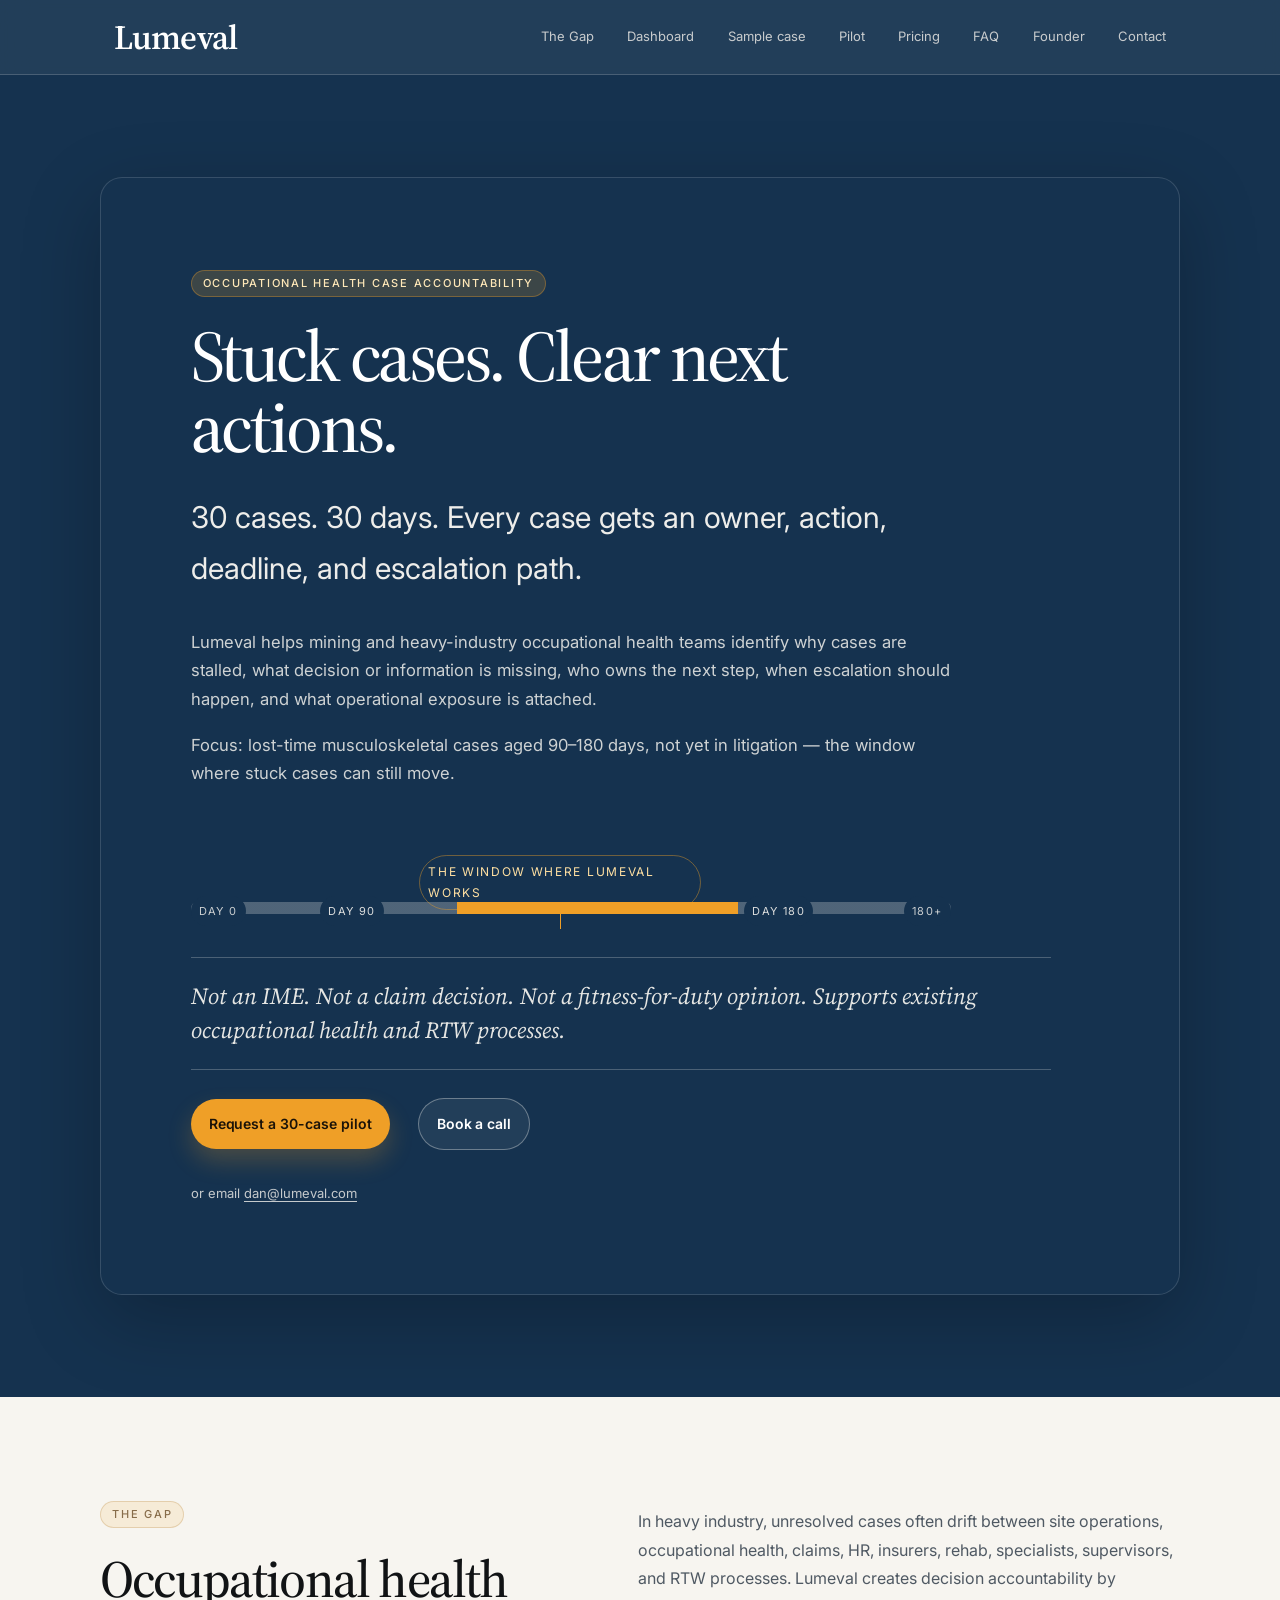
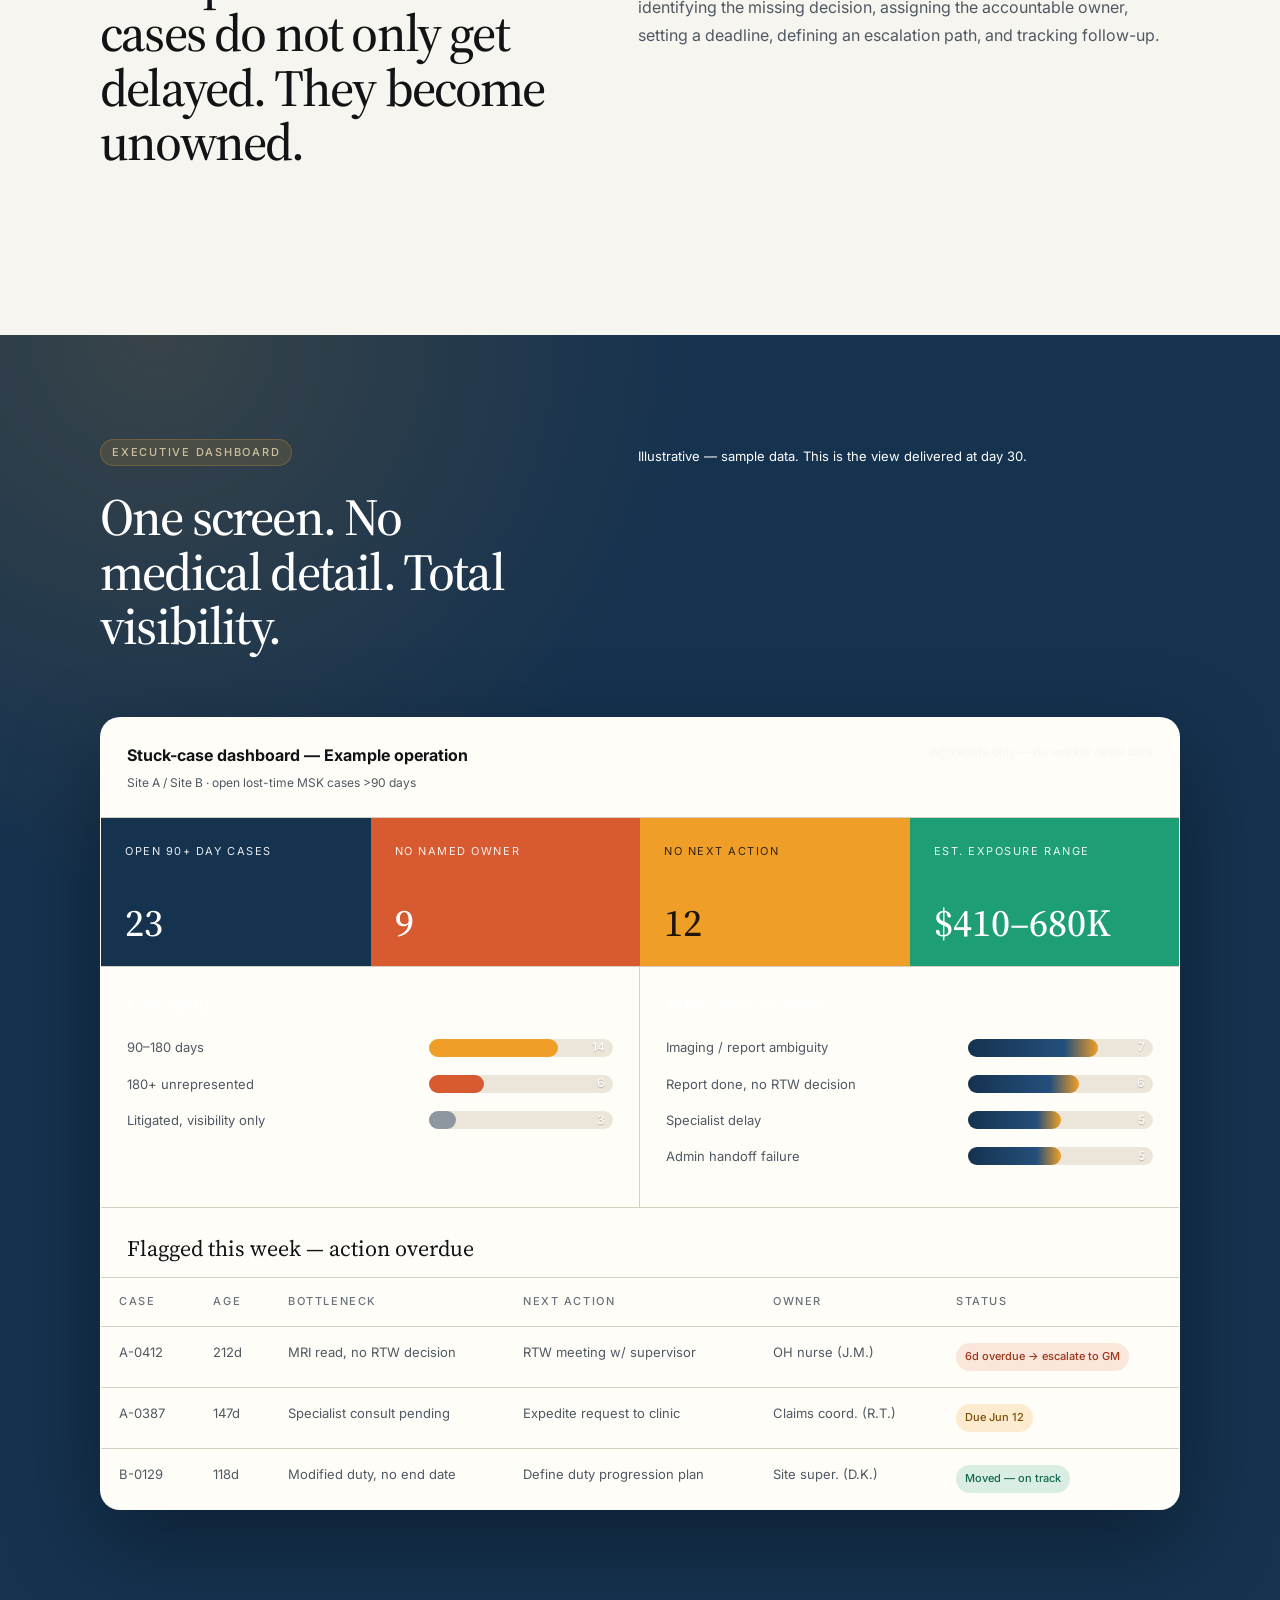
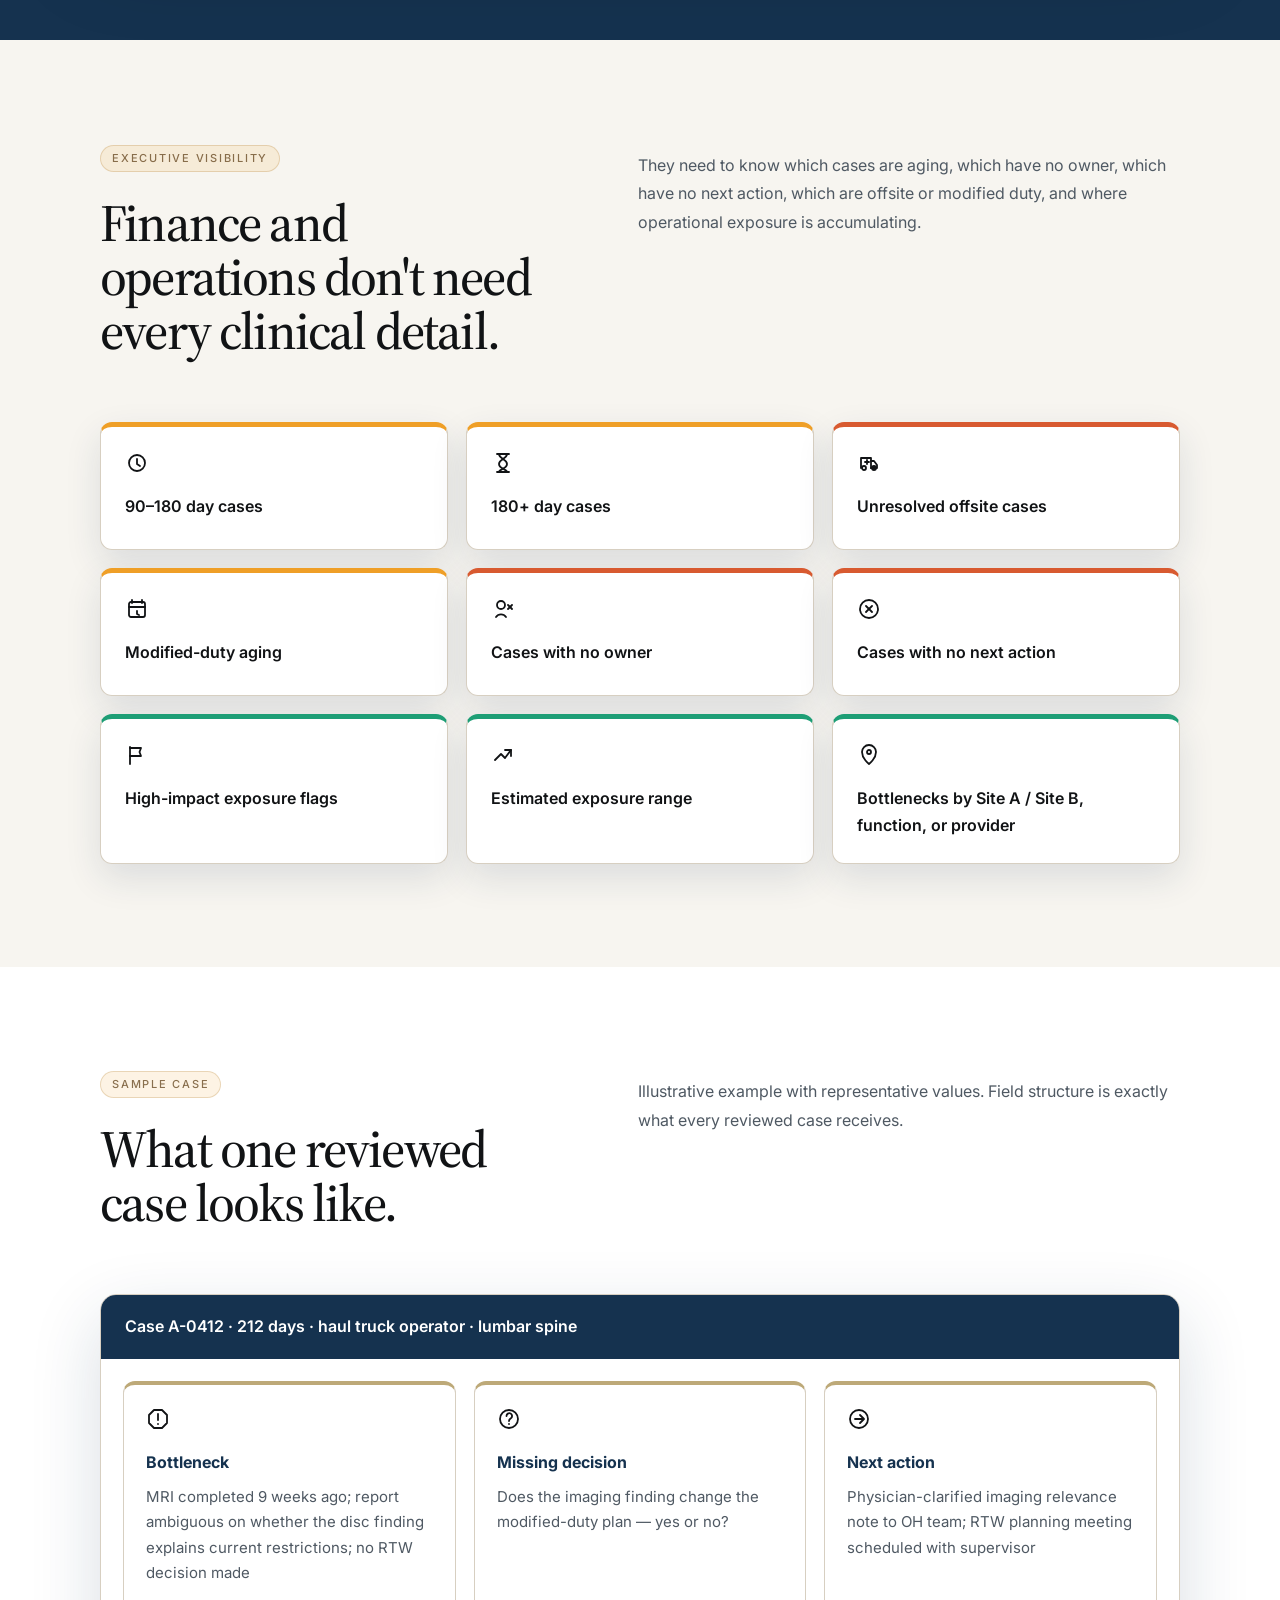
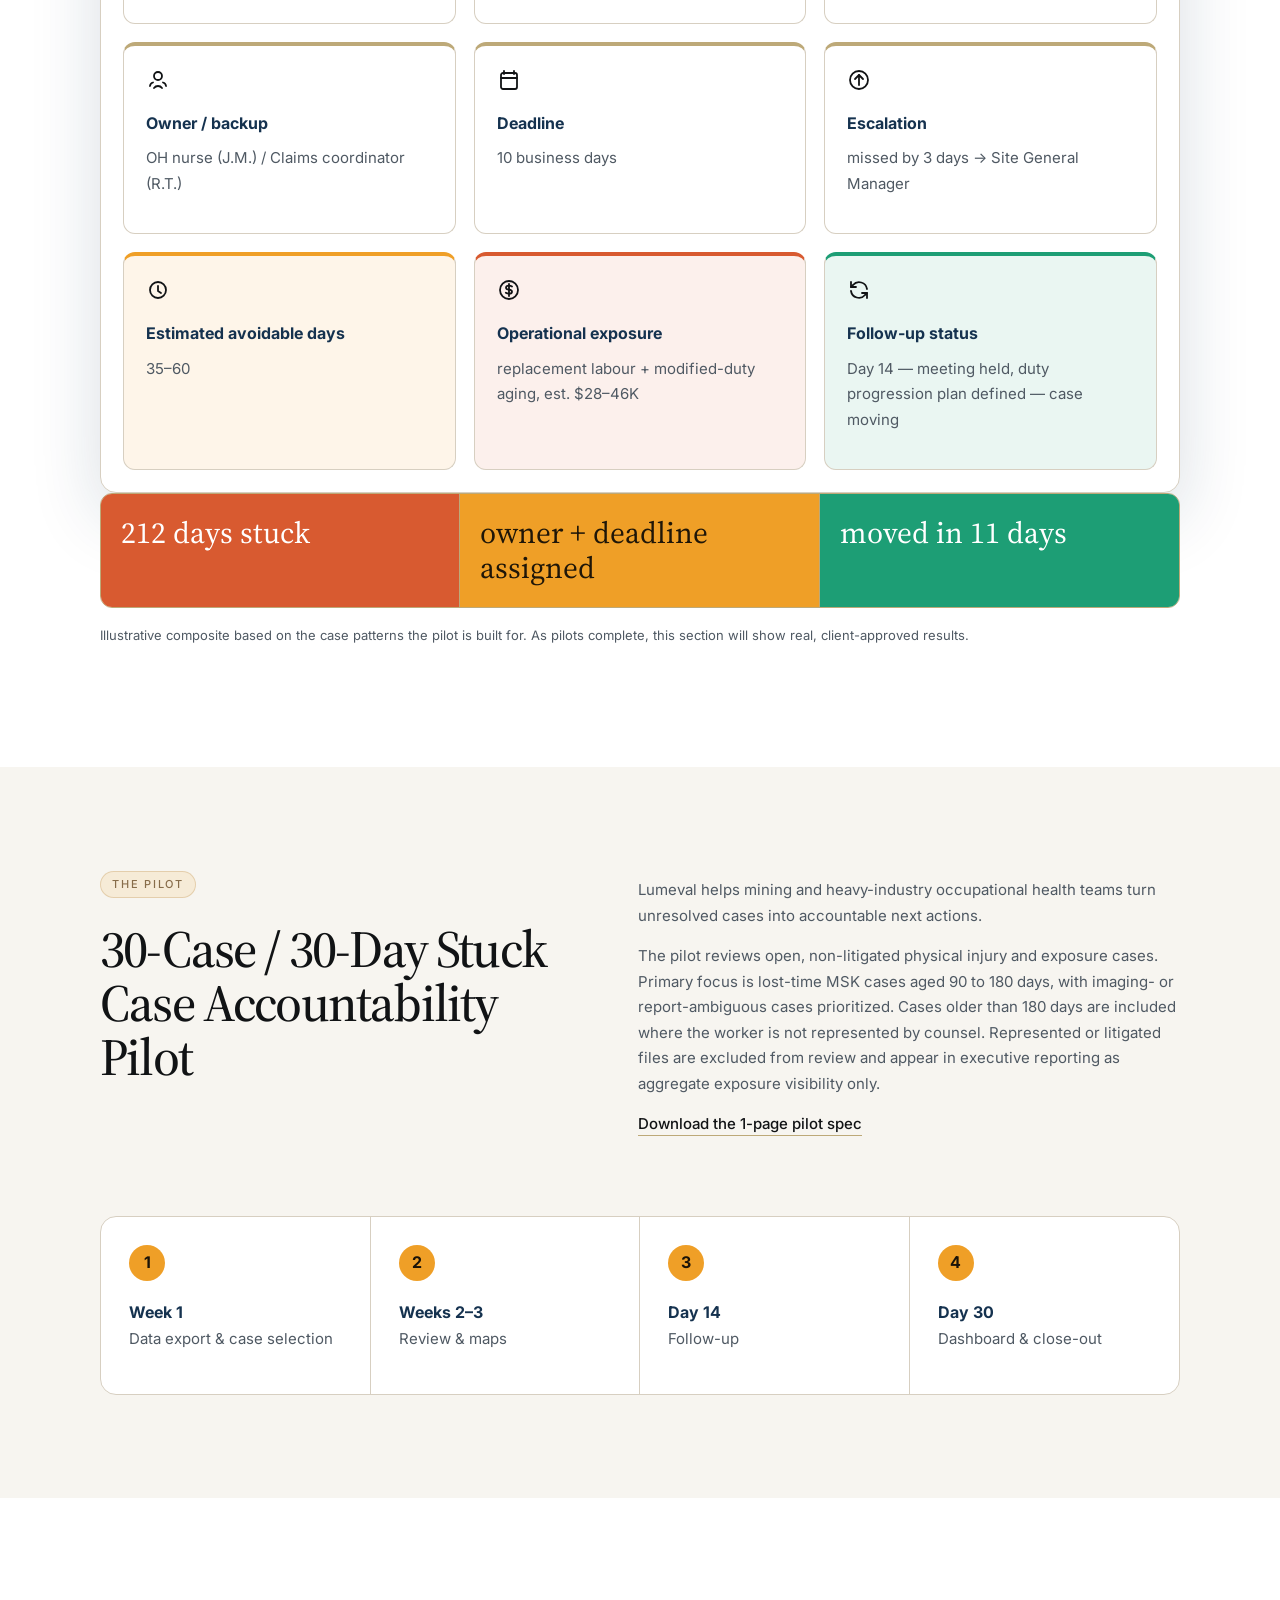
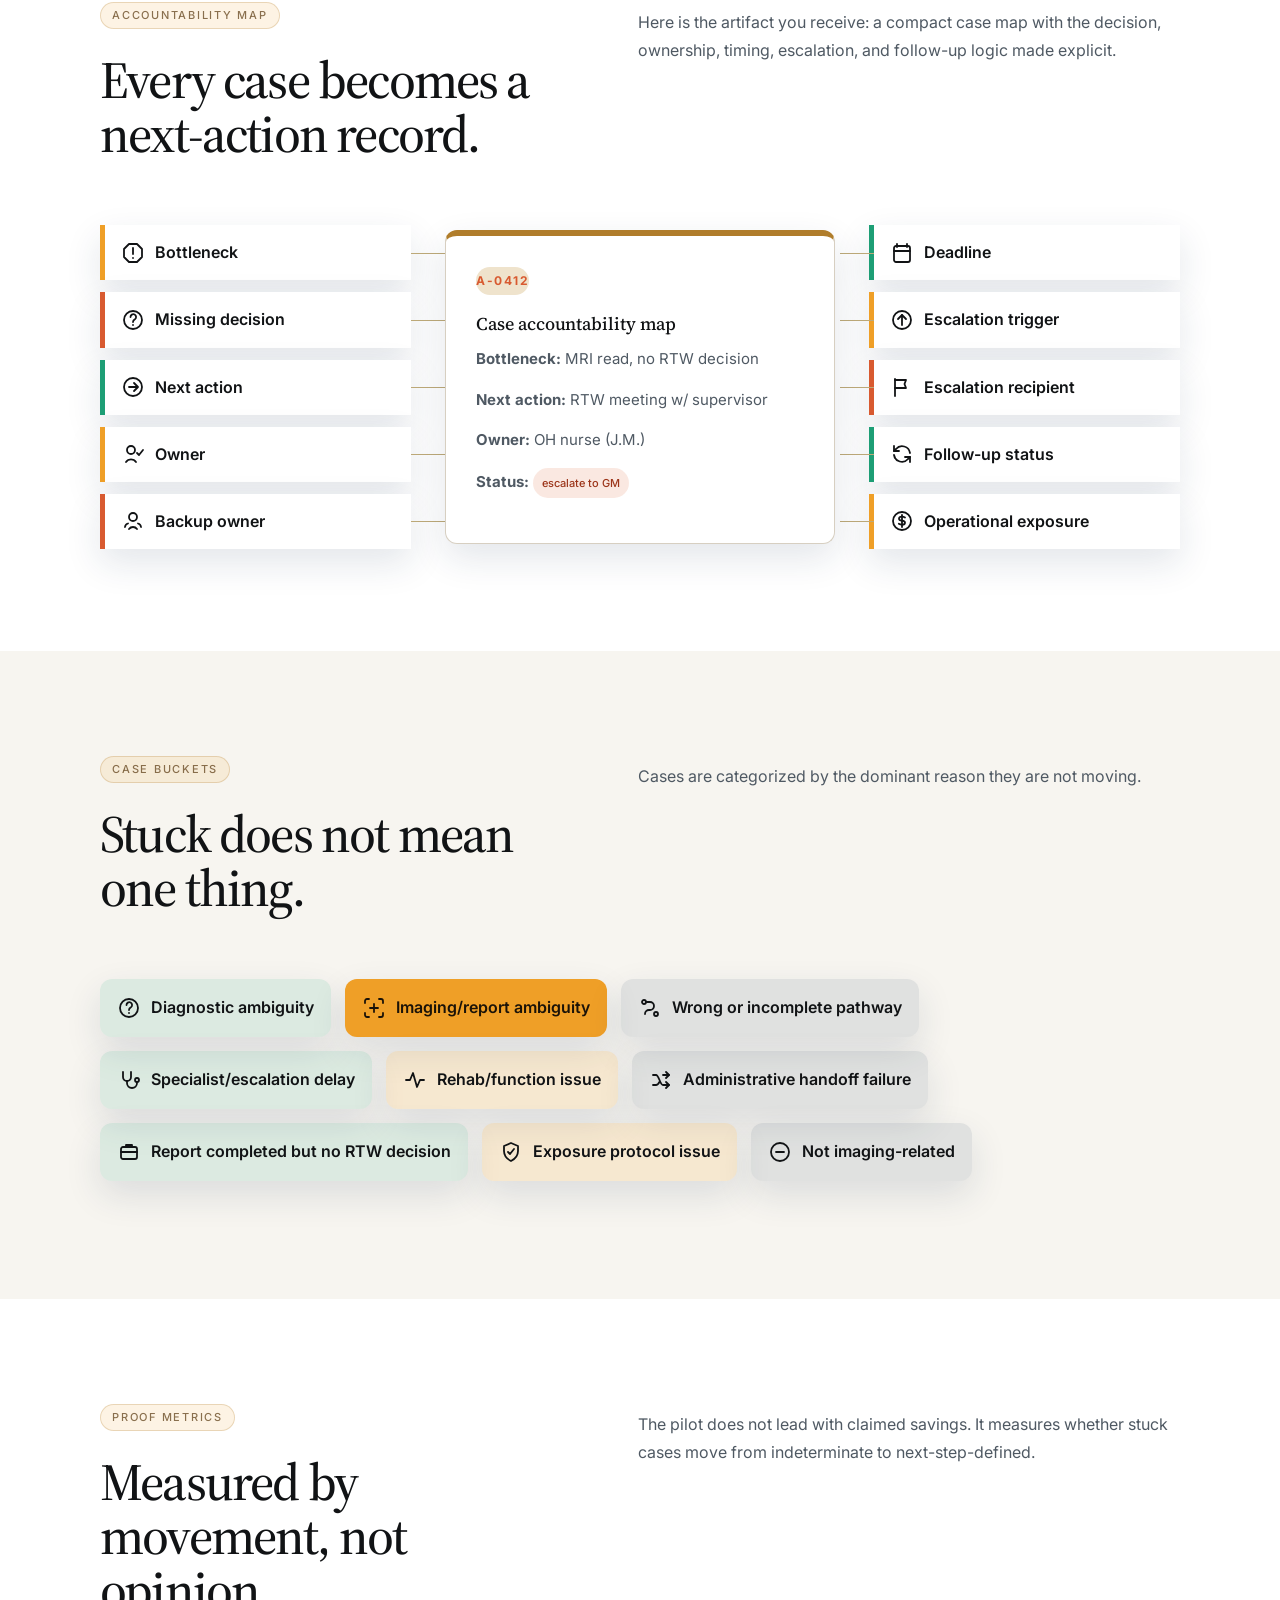
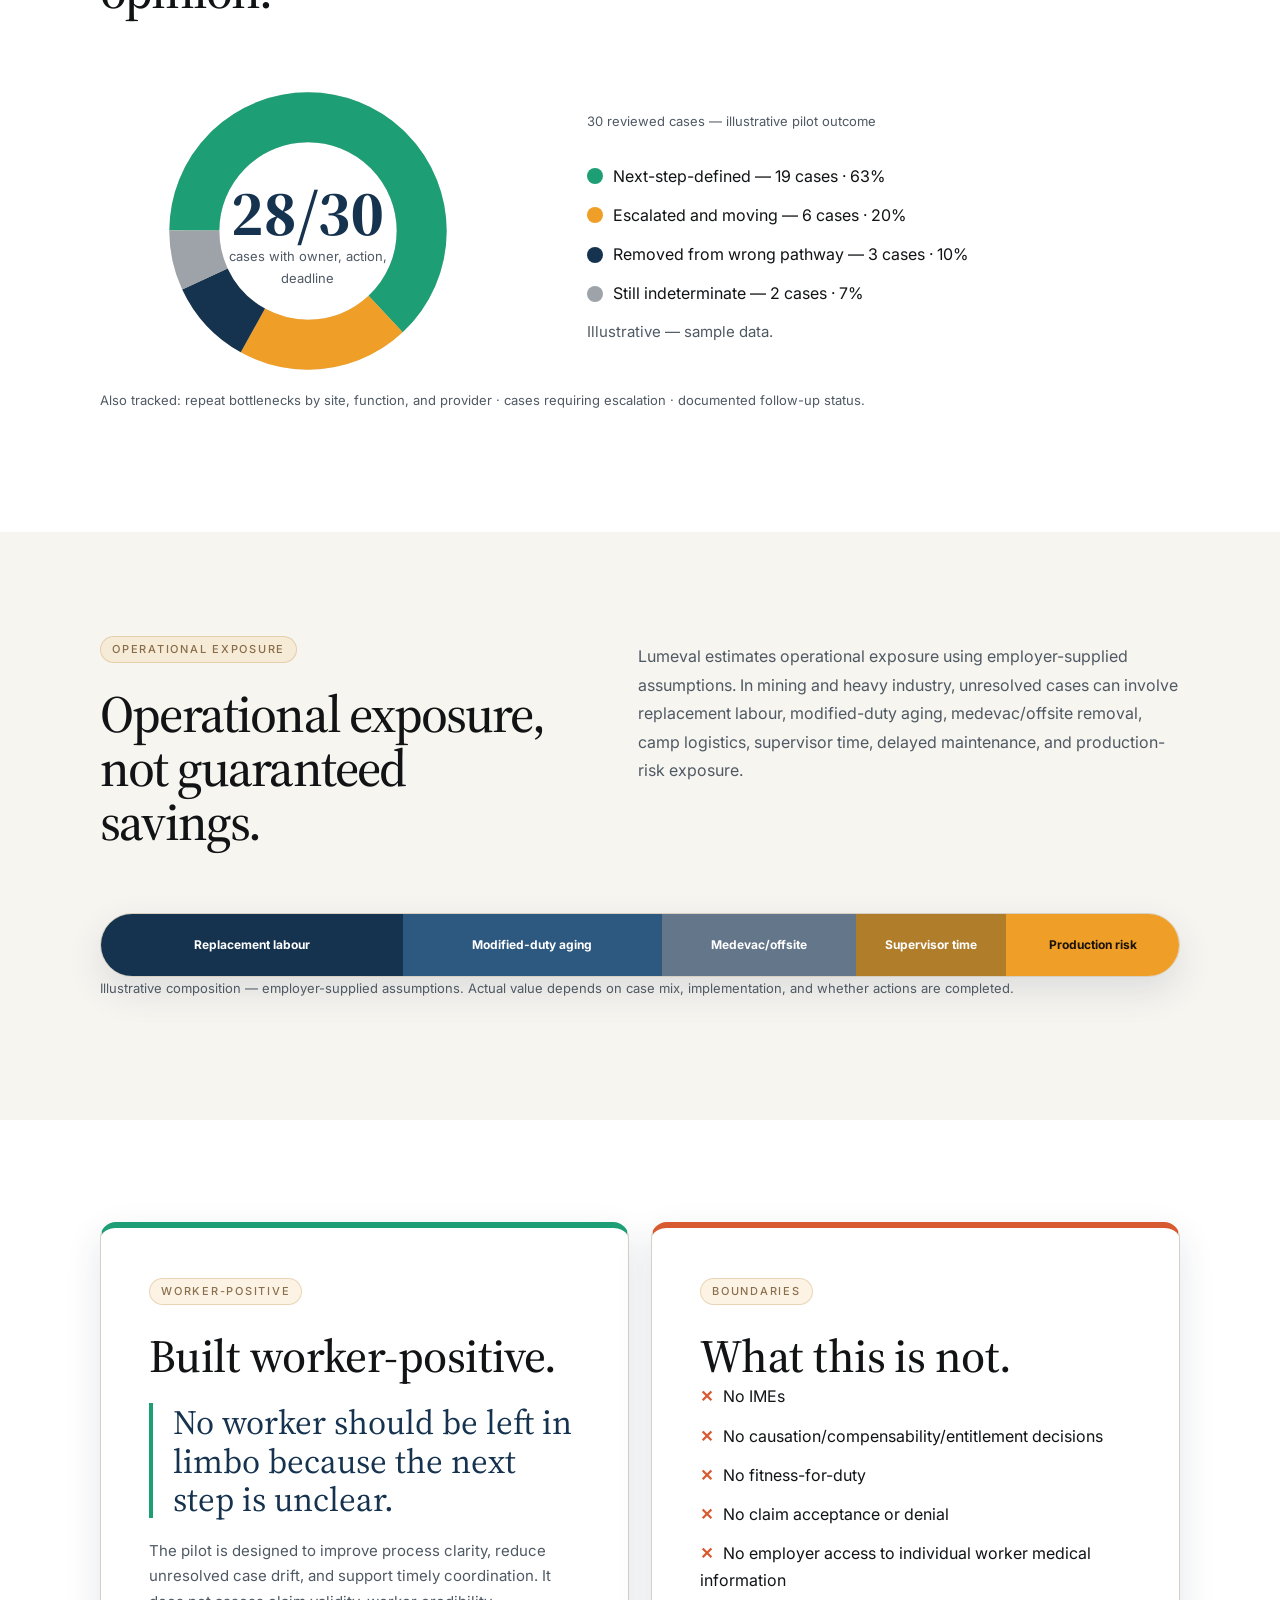
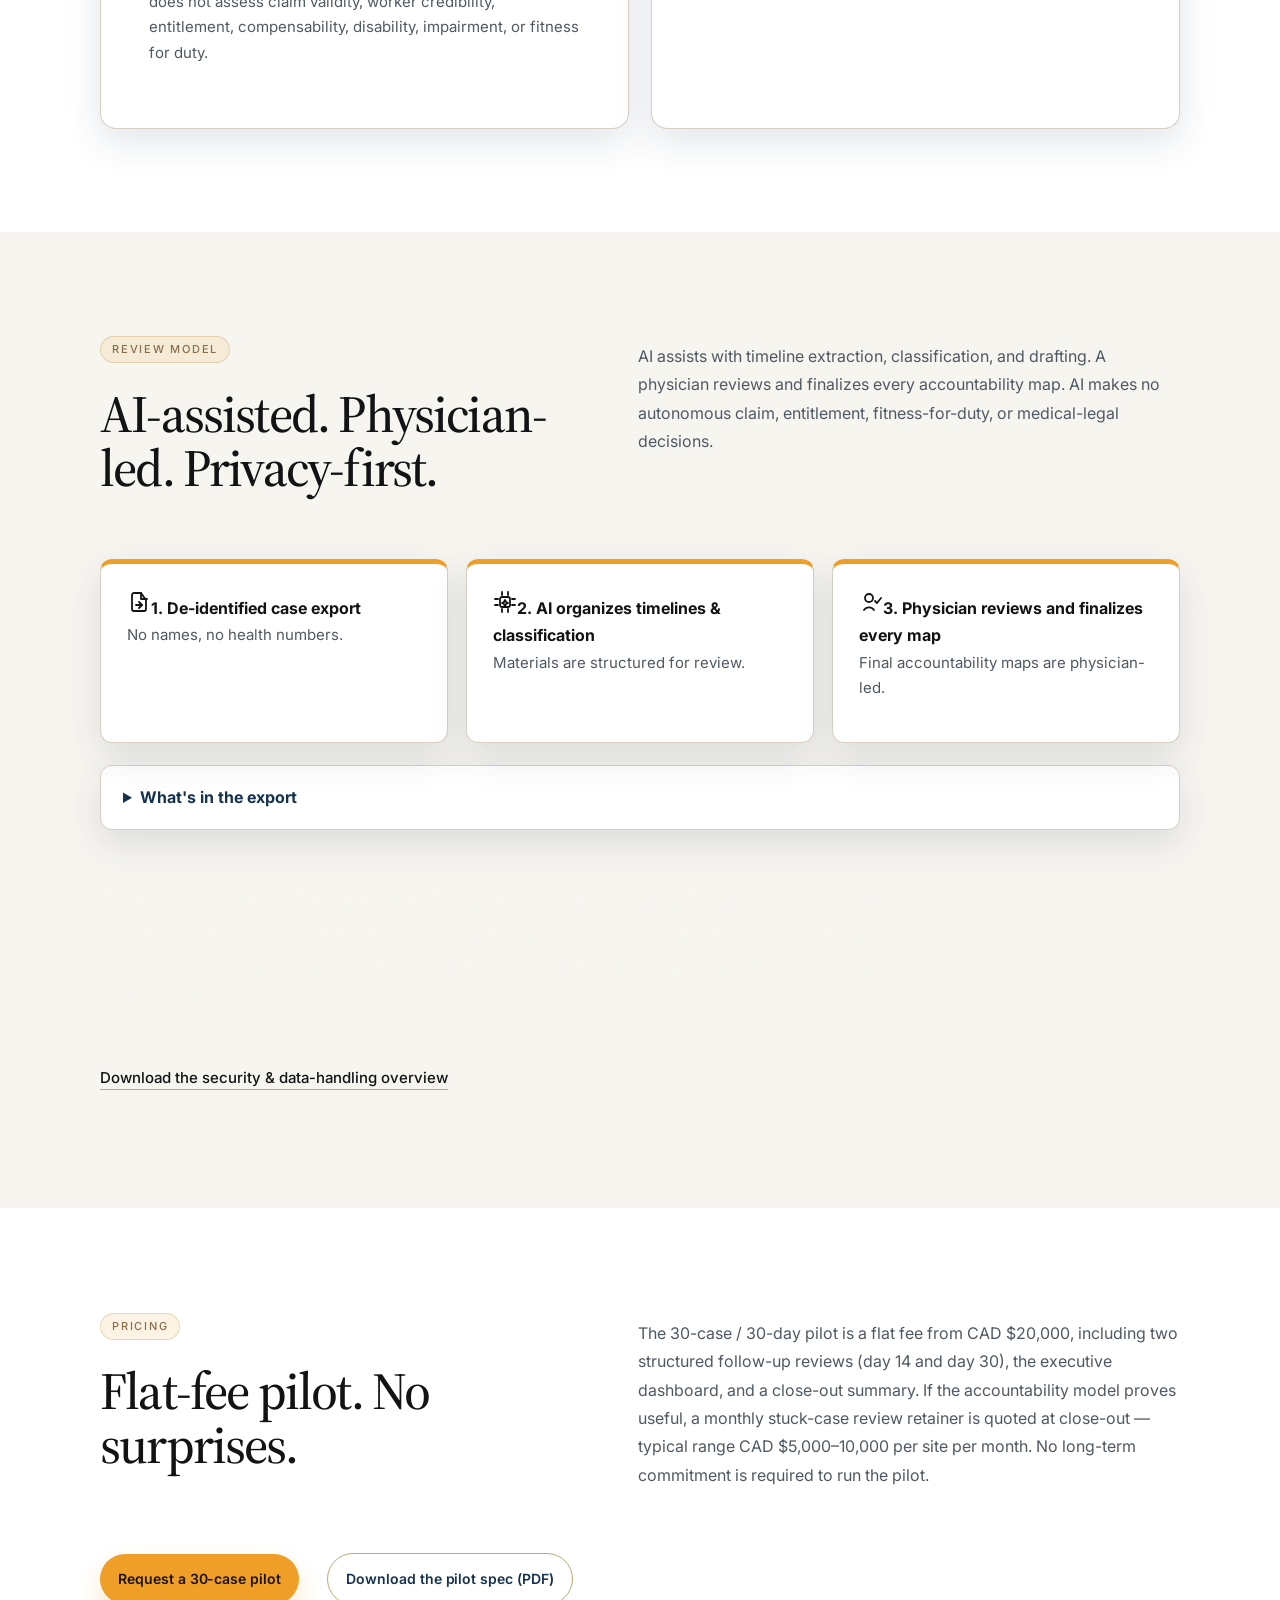
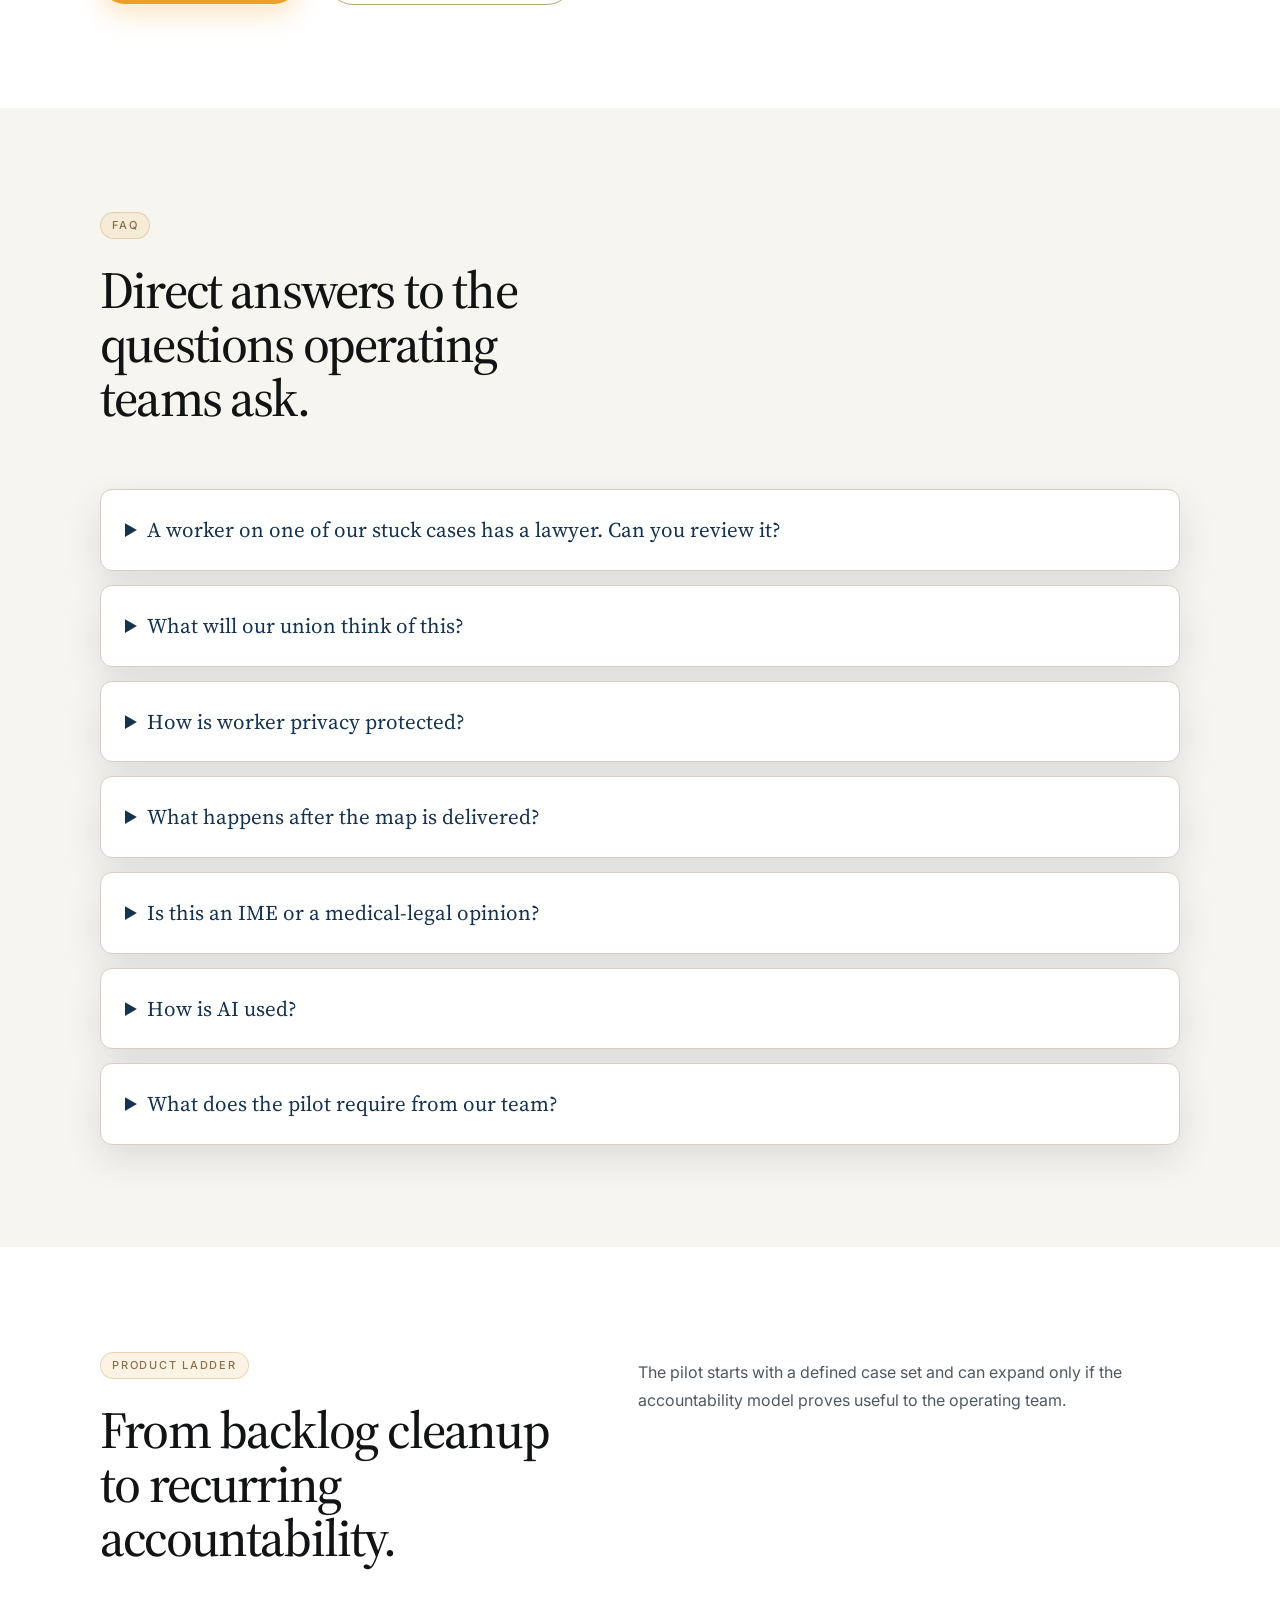
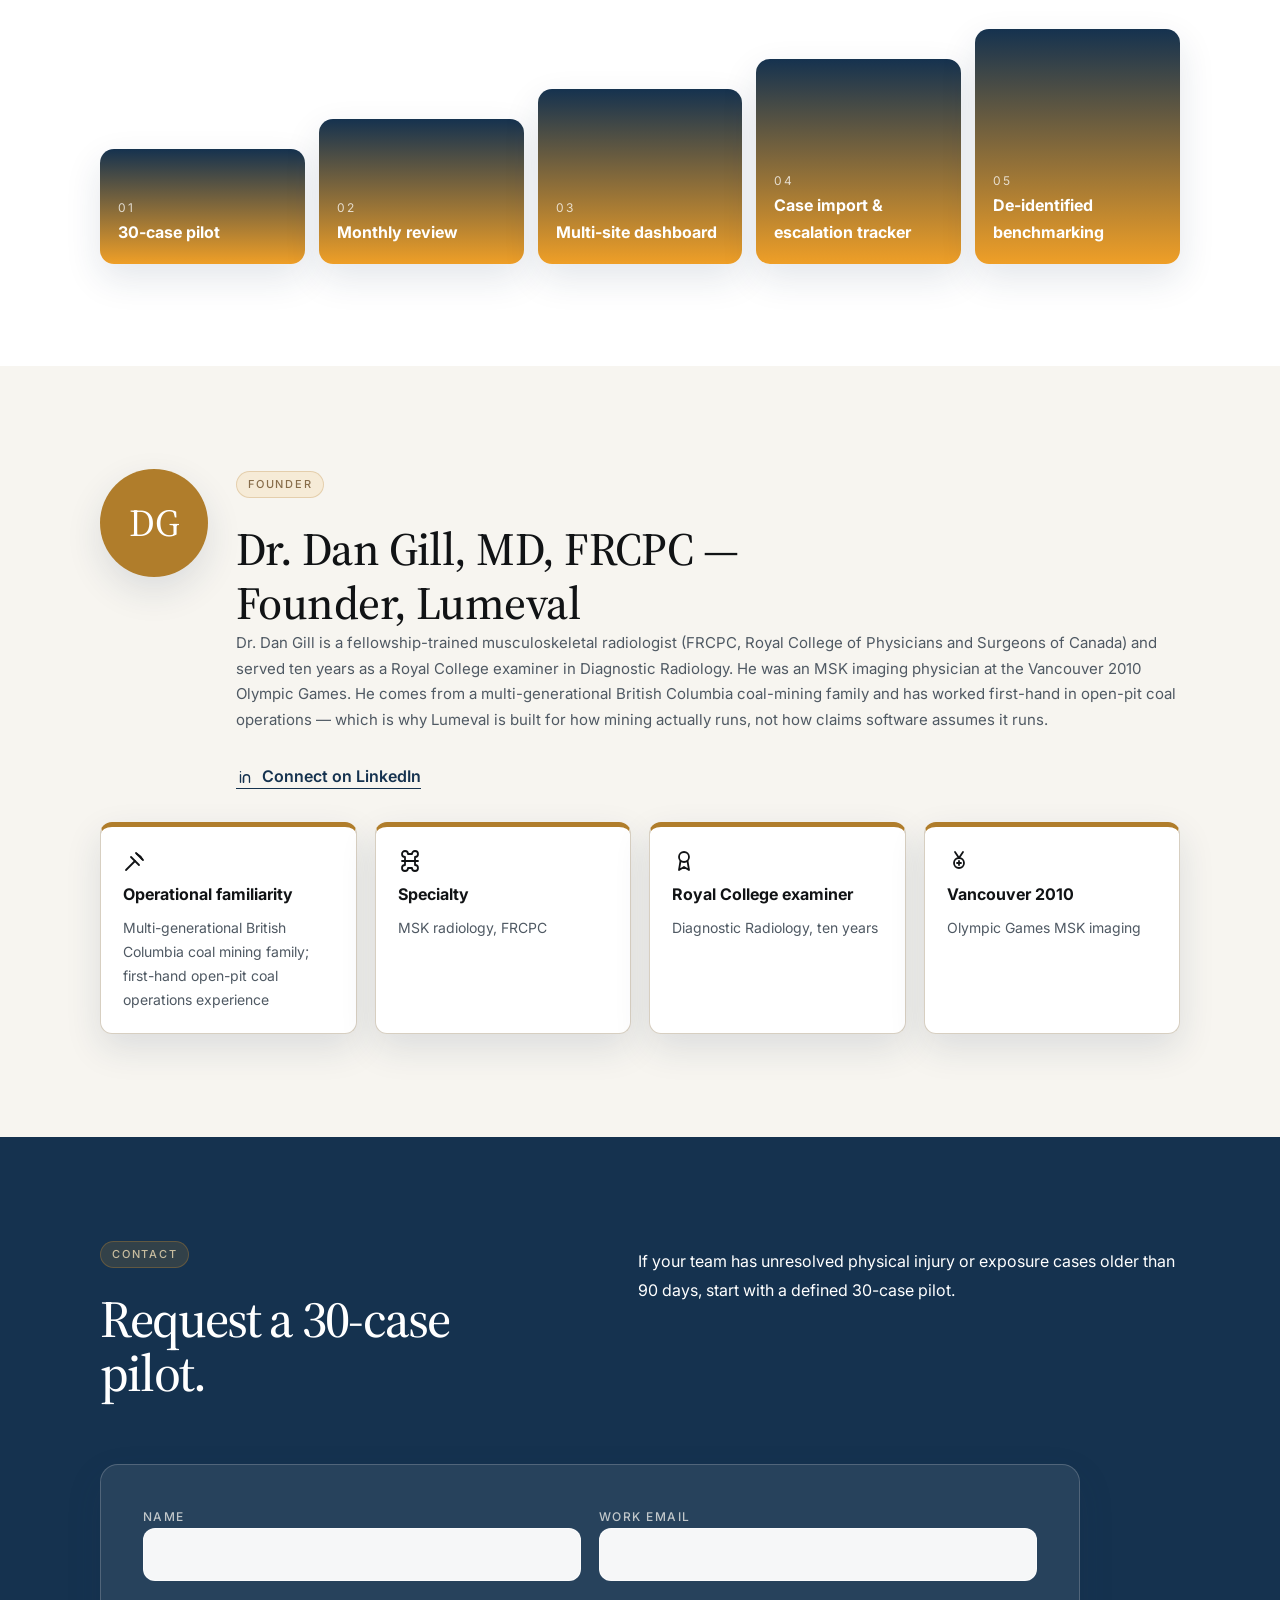
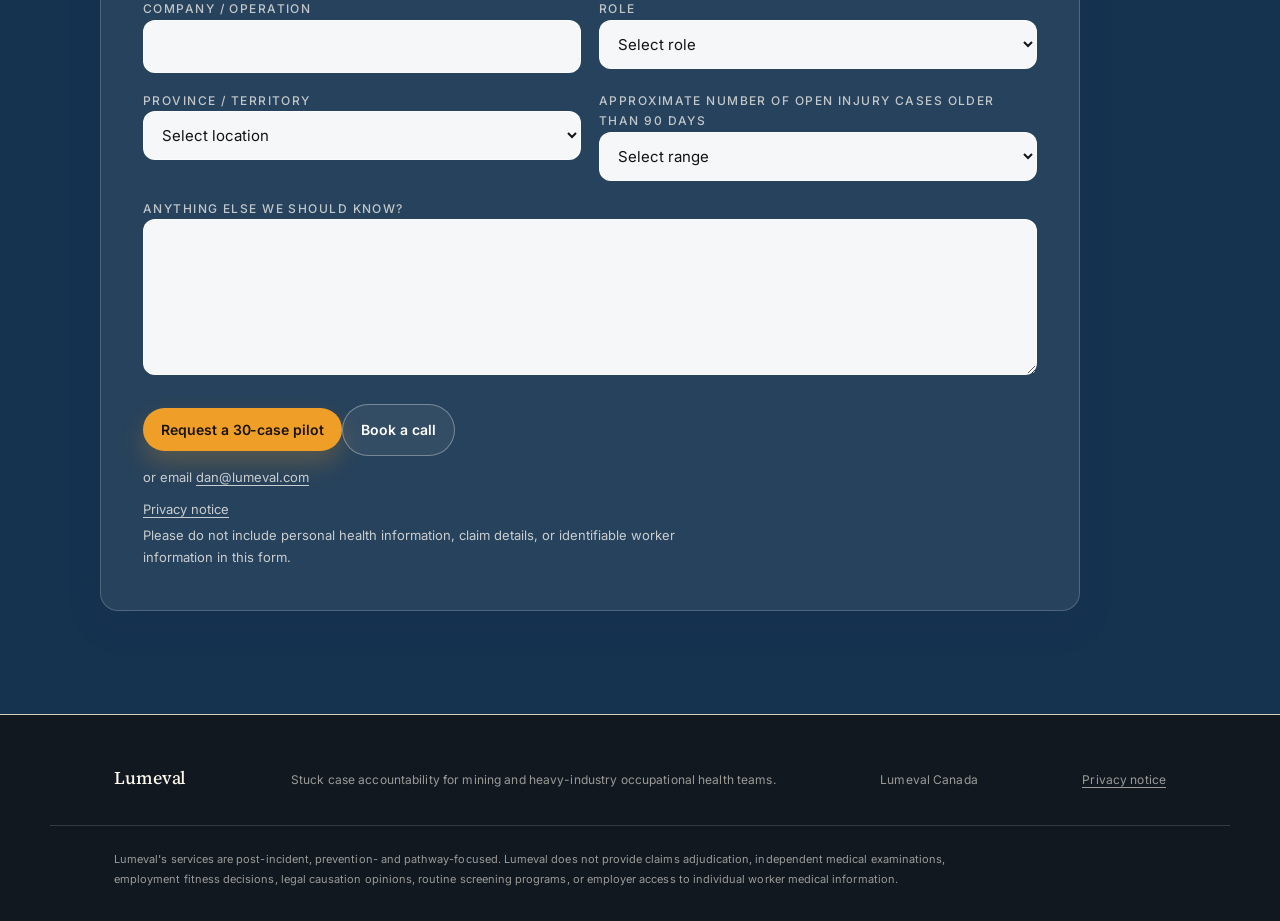
==== commit 4d62df2e: "Fix founder LinkedIn link sizing" ====
--- a/index.html
+++ b/index.html
@@ -97,7 +97,7 @@
 
       <section id="ladder" class="section section-white reveal"><div class="container"><div class="section-heading"><div class="section-heading-left"><p class="section-eyebrow pill">PRODUCT LADDER</p><h2>From backlog cleanup to recurring accountability.</h2></div><p class="section-heading-right">The pilot starts with a defined case set and can expand only if the accountability model proves useful to the operating team.</p></div><div class="staircase"><div><span>01</span><b>30-case pilot</b></div><div><span>02</span><b>Monthly review</b></div><div><span>03</span><b>Multi-site dashboard</b></div><div><span>04</span><b>Case import &amp; escalation tracker</b></div><div><span>05</span><b>De-identified benchmarking</b></div></div></div></section>
 
-      <section id="founder" class="section section-offwhite reveal"><div class="container"><div class="founder-text-block"><div class="founder-monogram" aria-hidden="true">DG</div><div><p class="section-eyebrow pill">FOUNDER</p><h2>Dr. Dan Gill, MD, FRCPC — Founder, Lumeval</h2><p>Dr. Dan Gill is a fellowship-trained musculoskeletal radiologist (FRCPC, Royal College of Physicians and Surgeons of Canada) and served ten years as a Royal College examiner in Diagnostic Radiology. He was an MSK imaging physician at the Vancouver 2010 Olympic Games. He comes from a multi-generational British Columbia coal-mining family and has worked first-hand in open-pit coal operations — which is why Lumeval is built for how mining actually runs, not how claims software assumes it runs.</p><a class="founder-link" href="https://www.linkedin.com/in/dr-dan-gill-1953213b5" target="_blank" rel="noopener"><svg class="linkedin-icon" aria-hidden="true" viewBox="0 0 24 24" fill="none" stroke="currentColor" stroke-width="1.8" stroke-linecap="round" stroke-linejoin="round"><path d="M6 9v10"/><path d="M6 5v.01"/><path d="M10 19v-6a4 4 0 0 1 8 0v6"/><path d="M10 13v6"/></svg>Connect on LinkedIn</a></div></div><div class="cred-grid"><article><svg class="icon icon-pickaxe" aria-hidden="true" viewBox="0 0 24 24" fill="none" stroke="currentColor" stroke-width="1.8" stroke-linecap="round" stroke-linejoin="round"><path d="M14 5c2 1 4 3 5 5"/><path d="M3 21l9-9"/><path d="M8 8l8 8"/><path d="M13 4l7 7"/></svg><b>Operational familiarity</b><span>Multi-generational British Columbia coal mining family; first-hand open-pit coal operations experience</span></article><article><svg class="icon icon-bone-scan" aria-hidden="true" viewBox="0 0 24 24" fill="none" stroke="currentColor" stroke-width="1.8" stroke-linecap="round" stroke-linejoin="round"><path d="M7 8a3 3 0 1 1 3-3h4a3 3 0 1 1 3 3v8a3 3 0 1 1-3 3h-4a3 3 0 1 1-3-3z"/><path d="M4 12h16"/></svg><b>Specialty</b><span>MSK radiology, FRCPC</span></article><article><svg class="icon icon-award" aria-hidden="true" viewBox="0 0 24 24" fill="none" stroke="currentColor" stroke-width="1.8" stroke-linecap="round" stroke-linejoin="round"><circle cx="12" cy="8" r="5"/><path d="M8.5 12L7 21l5-3 5 3-1.5-9"/></svg><b>Royal College examiner</b><span>Diagnostic Radiology, ten years</span></article><article><svg class="icon icon-medal" aria-hidden="true" viewBox="0 0 24 24" fill="none" stroke="currentColor" stroke-width="1.8" stroke-linecap="round" stroke-linejoin="round"><path d="M8 3l4 6 4-6"/><circle cx="12" cy="14" r="5"/><path d="M12 12v4"/><path d="M10 14h4"/></svg><b>Vancouver 2010</b><span>Olympic Games MSK imaging</span></article></div></div></section>
+      <section id="founder" class="section section-offwhite reveal"><div class="container"><div class="founder-text-block"><div class="founder-monogram" aria-hidden="true">DG</div><div><p class="section-eyebrow pill">FOUNDER</p><h2>Dr. Dan Gill, MD, FRCPC — Founder, Lumeval</h2><p>Dr. Dan Gill is a fellowship-trained musculoskeletal radiologist (FRCPC, Royal College of Physicians and Surgeons of Canada) and served ten years as a Royal College examiner in Diagnostic Radiology. He was an MSK imaging physician at the Vancouver 2010 Olympic Games. He comes from a multi-generational British Columbia coal-mining family and has worked first-hand in open-pit coal operations — which is why Lumeval is built for how mining actually runs, not how claims software assumes it runs.</p><a class="founder-link" href="https://www.linkedin.com/in/dr-dan-gill-1953213b5" target="_blank" rel="noopener"><svg class="linkedin-icon" width="18" height="18" aria-hidden="true" viewBox="0 0 24 24" fill="none" stroke="currentColor" stroke-width="1.8" stroke-linecap="round" stroke-linejoin="round"><path d="M6 9v10"/><path d="M6 5v.01"/><path d="M10 19v-6a4 4 0 0 1 8 0v6"/><path d="M10 13v6"/></svg>Connect on LinkedIn</a></div></div><div class="cred-grid"><article><svg class="icon icon-pickaxe" aria-hidden="true" viewBox="0 0 24 24" fill="none" stroke="currentColor" stroke-width="1.8" stroke-linecap="round" stroke-linejoin="round"><path d="M14 5c2 1 4 3 5 5"/><path d="M3 21l9-9"/><path d="M8 8l8 8"/><path d="M13 4l7 7"/></svg><b>Operational familiarity</b><span>Multi-generational British Columbia coal mining family; first-hand open-pit coal operations experience</span></article><article><svg class="icon icon-bone-scan" aria-hidden="true" viewBox="0 0 24 24" fill="none" stroke="currentColor" stroke-width="1.8" stroke-linecap="round" stroke-linejoin="round"><path d="M7 8a3 3 0 1 1 3-3h4a3 3 0 1 1 3 3v8a3 3 0 1 1-3 3h-4a3 3 0 1 1-3-3z"/><path d="M4 12h16"/></svg><b>Specialty</b><span>MSK radiology, FRCPC</span></article><article><svg class="icon icon-award" aria-hidden="true" viewBox="0 0 24 24" fill="none" stroke="currentColor" stroke-width="1.8" stroke-linecap="round" stroke-linejoin="round"><circle cx="12" cy="8" r="5"/><path d="M8.5 12L7 21l5-3 5 3-1.5-9"/></svg><b>Royal College examiner</b><span>Diagnostic Radiology, ten years</span></article><article><svg class="icon icon-medal" aria-hidden="true" viewBox="0 0 24 24" fill="none" stroke="currentColor" stroke-width="1.8" stroke-linecap="round" stroke-linejoin="round"><path d="M8 3l4 6 4-6"/><circle cx="12" cy="14" r="5"/><path d="M12 12v4"/><path d="M10 14h4"/></svg><b>Vancouver 2010</b><span>Olympic Games MSK imaging</span></article></div></div></section>
 
       <section id="contact" class="section section-navy reveal"><div class="container"><div class="section-heading"><div class="section-heading-left"><p class="section-eyebrow pill">CONTACT</p><h2>Request a 30-case pilot.</h2></div><p class="section-heading-right">If your team has unresolved physical injury or exposure cases older than 90 days, start with a defined 30-case pilot.</p></div><div class="contact-block form-panel"><form id="pilot-form" name="pilot-intake" method="POST" action="https://formspree.io/f/FORM_ID" novalidate><p class="form-field hidden-field" aria-hidden="true"><label>Leave this field blank <input name="_gotcha" tabindex="-1" autocomplete="off"></label></p><div class="form-grid"><p class="form-field"><label for="name">Name</label><input id="name" name="name" type="text" required autocomplete="name"></p><p class="form-field"><label for="email">Work email</label><input id="email" name="email" type="email" required autocomplete="email"></p><p class="form-field"><label for="company">Company / operation</label><input id="company" name="company" type="text" required autocomplete="organization"></p><p class="form-field"><label for="role">Role</label><select id="role" name="role" required><option value="">Select role</option><option>Occupational health</option><option>HSE / Safety</option><option>Operations / GM</option><option>HR / Disability management</option><option>Risk / Finance</option><option>Other</option></select></p><p class="form-field"><label for="province">Province / territory</label><select id="province" name="province_territory" required><option value="">Select location</option><option>BC</option><option>AB</option><option>SK</option><option>ON</option><option>Other Canada</option><option>Outside Canada</option></select></p><p class="form-field"><label for="open-cases">Approximate number of open injury cases older than 90 days</label><select id="open-cases" name="open_cases_older_than_90_days" required><option value="">Select range</option><option>Not sure</option><option>1–10</option><option>11–30</option><option>31–100</option><option>100+</option></select></p><p class="form-field form-field-full"><label for="message">Anything else we should know?</label><textarea id="message" name="message" maxlength="500" rows="5"></textarea></p></div><button class="button button-primary" type="submit">Request a 30-case pilot</button><a class="button button-secondary booking-link" href="mailto:dan@lumeval.com?subject=Book%20Lumeval%20case%20accountability%20call">Book a call</a><p class="booking-email">or email <a href="mailto:dan@lumeval.com">dan@lumeval.com</a></p><p class="contact-privacy"><a href="privacy.html">Privacy notice</a></p><p class="contact-warning">Please do not include personal health information, claim details, or identifiable worker information in this form.</p><p class="form-success" role="status" aria-live="polite" hidden>Thanks — you'll hear from us within two business days.</p><p class="form-error" role="alert" hidden>Something went wrong — please email dan@lumeval.com directly.</p></form></div></div></section>
 
--- a/styles.css
+++ b/styles.css
@@ -2880,19 +2880,23 @@
 .founder-link {
   display: inline-flex;
   align-items: center;
-  gap: 10px;
+  gap: 8px;
   margin-top: 18px;
-  padding: 10px 14px;
-  border: 1px solid var(--hairline-strong);
-  border-radius: 999px;
   color: var(--navy);
   font-weight: 600;
-  background: #fff;
-  box-shadow: var(--shadow-soft);
+  line-height: 1.4;
+  text-decoration: none;
+  border-bottom: 1px solid currentColor;
+}
+.founder-link:hover,
+.founder-link:focus {
+  border-bottom-color: transparent;
 }
 .linkedin-icon {
-  width: 20px;
-  height: 20px;
+  width: 18px;
+  height: 18px;
+  flex-shrink: 0;
+  vertical-align: -3px;
 }
 .privacy-hero .hero-inner {
   min-height: auto;
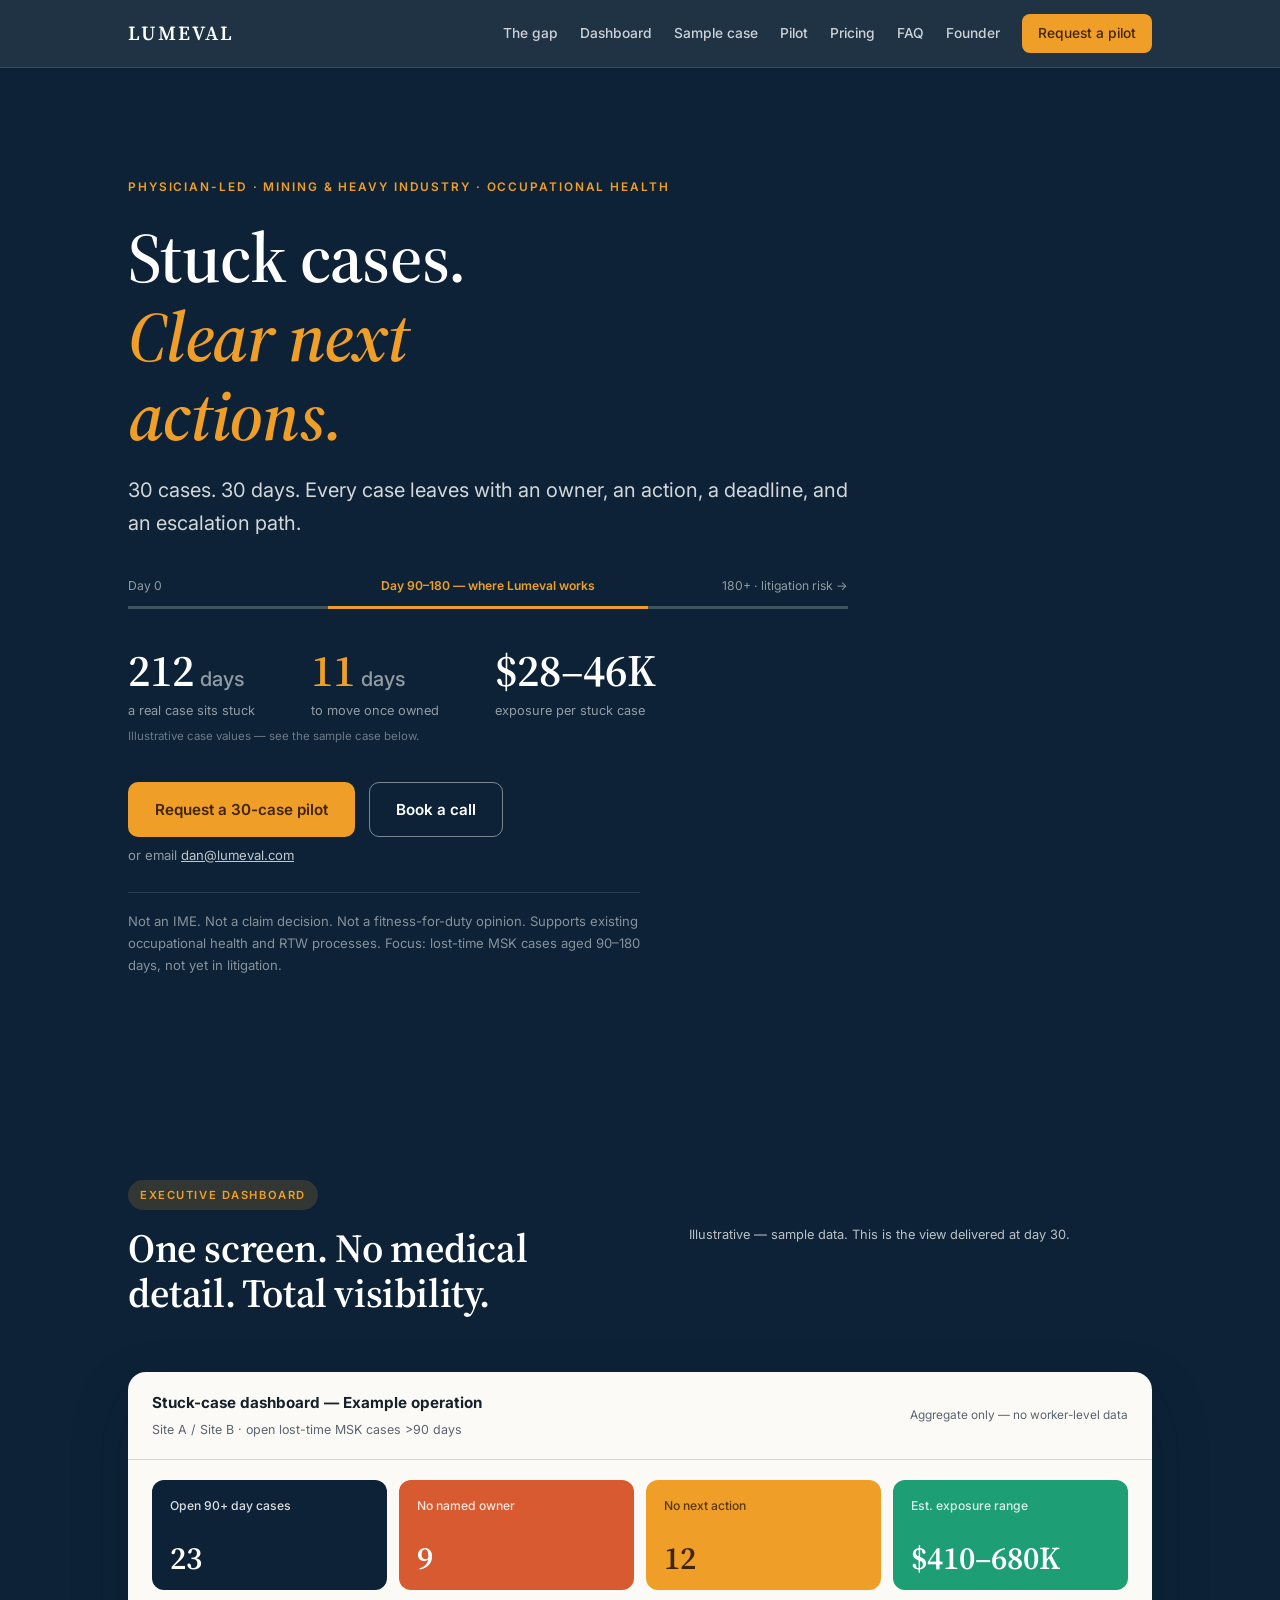
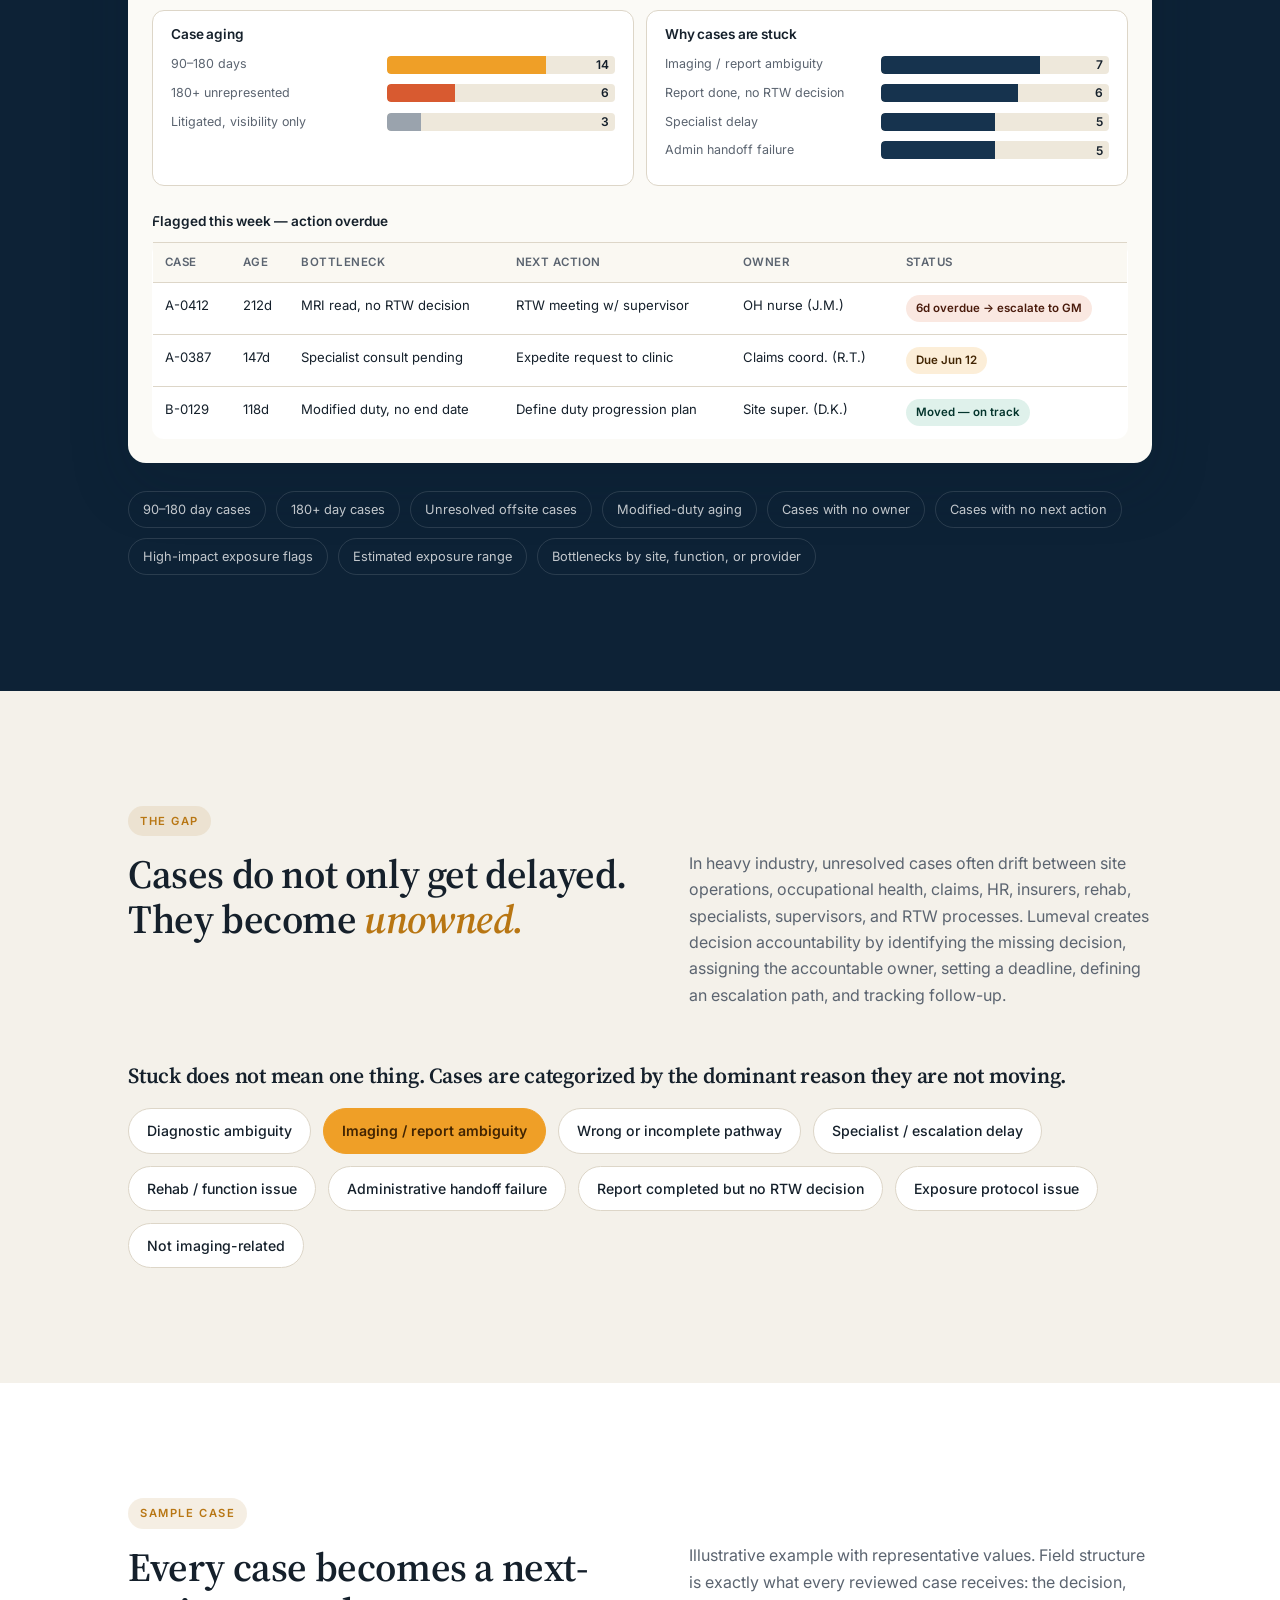
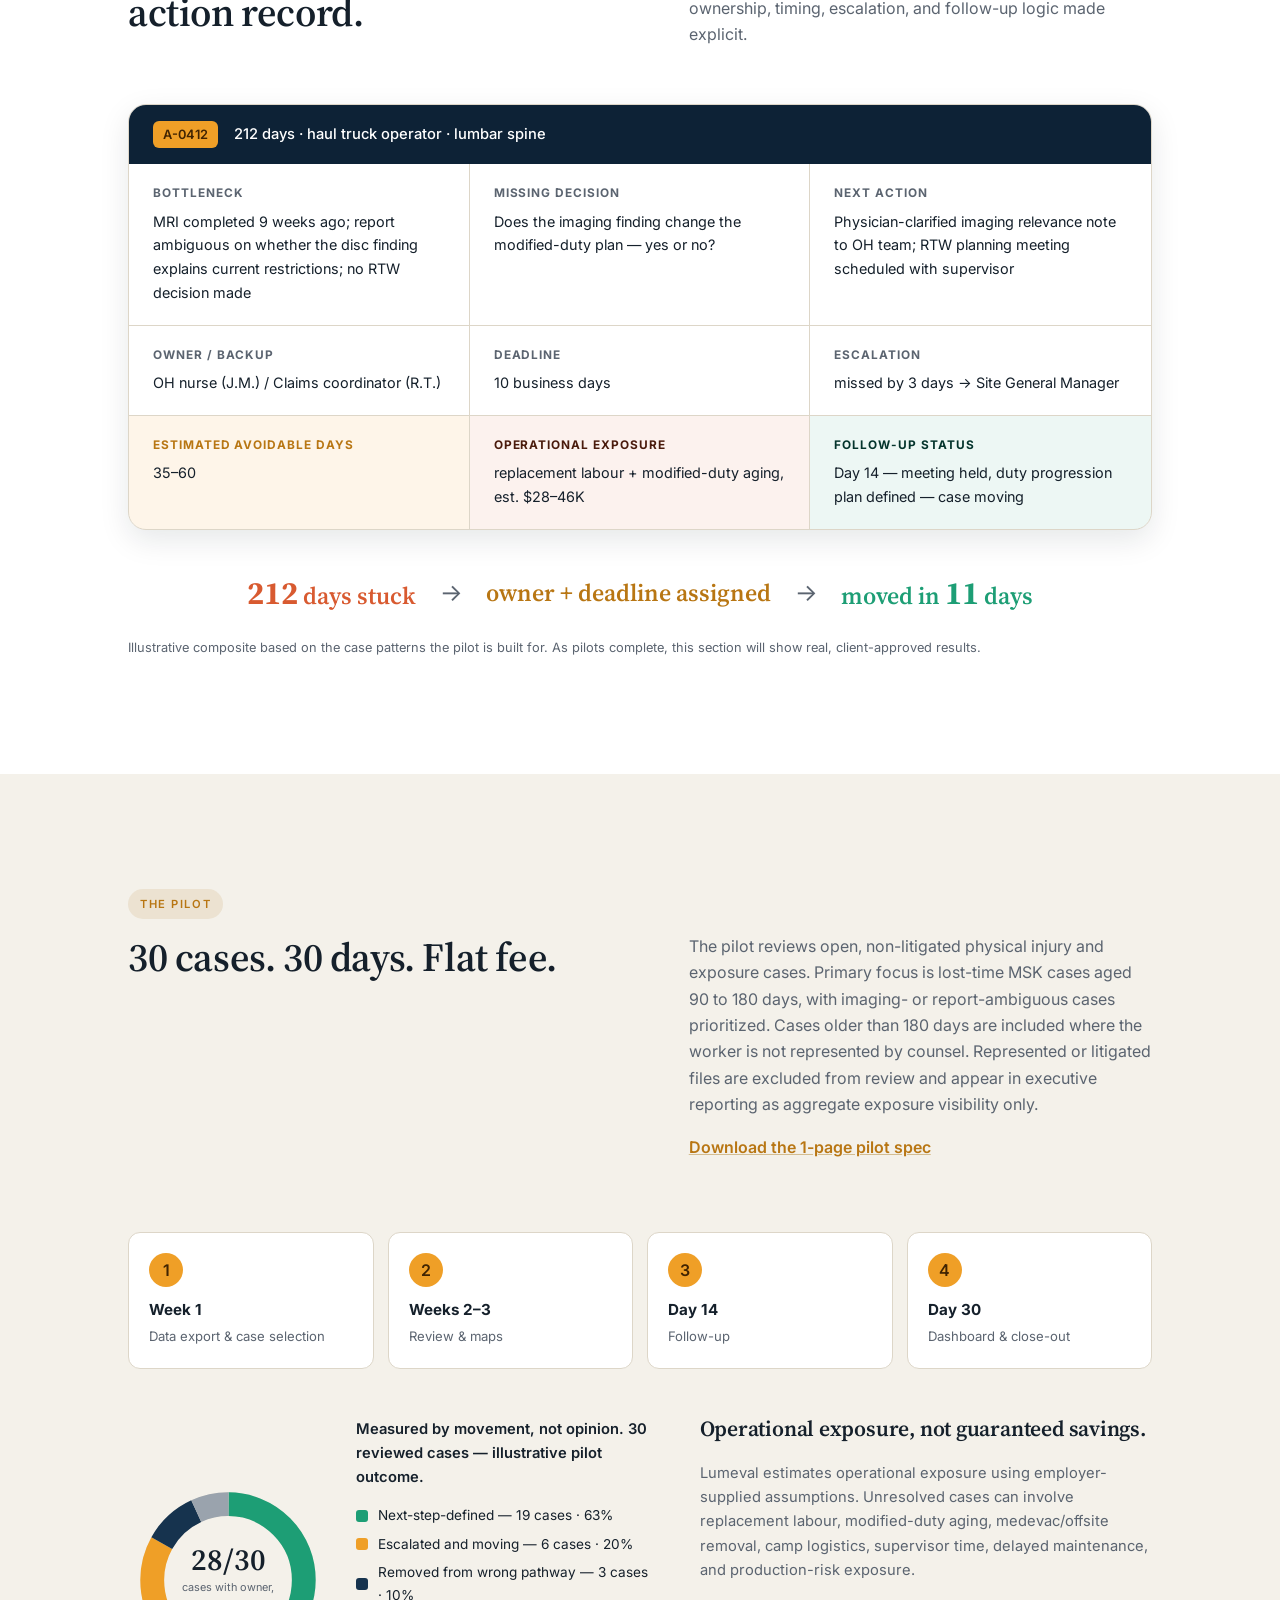
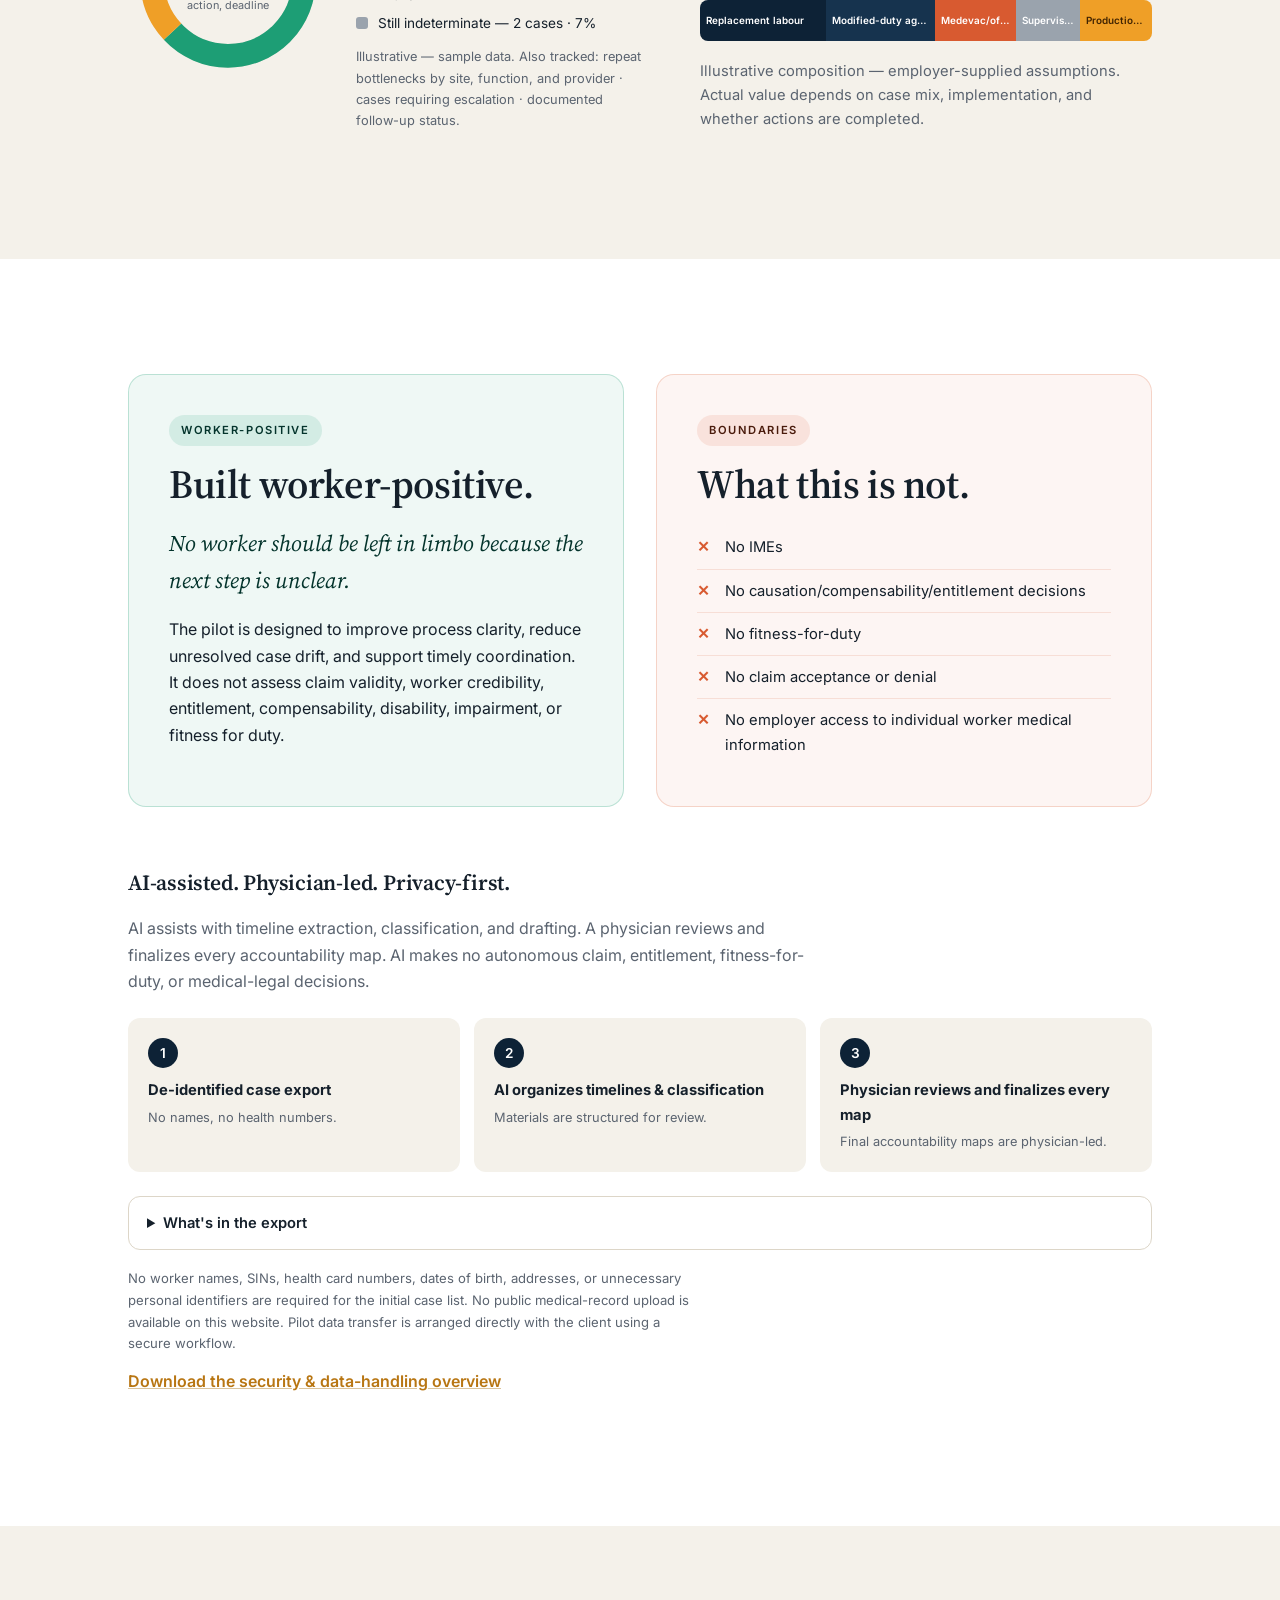
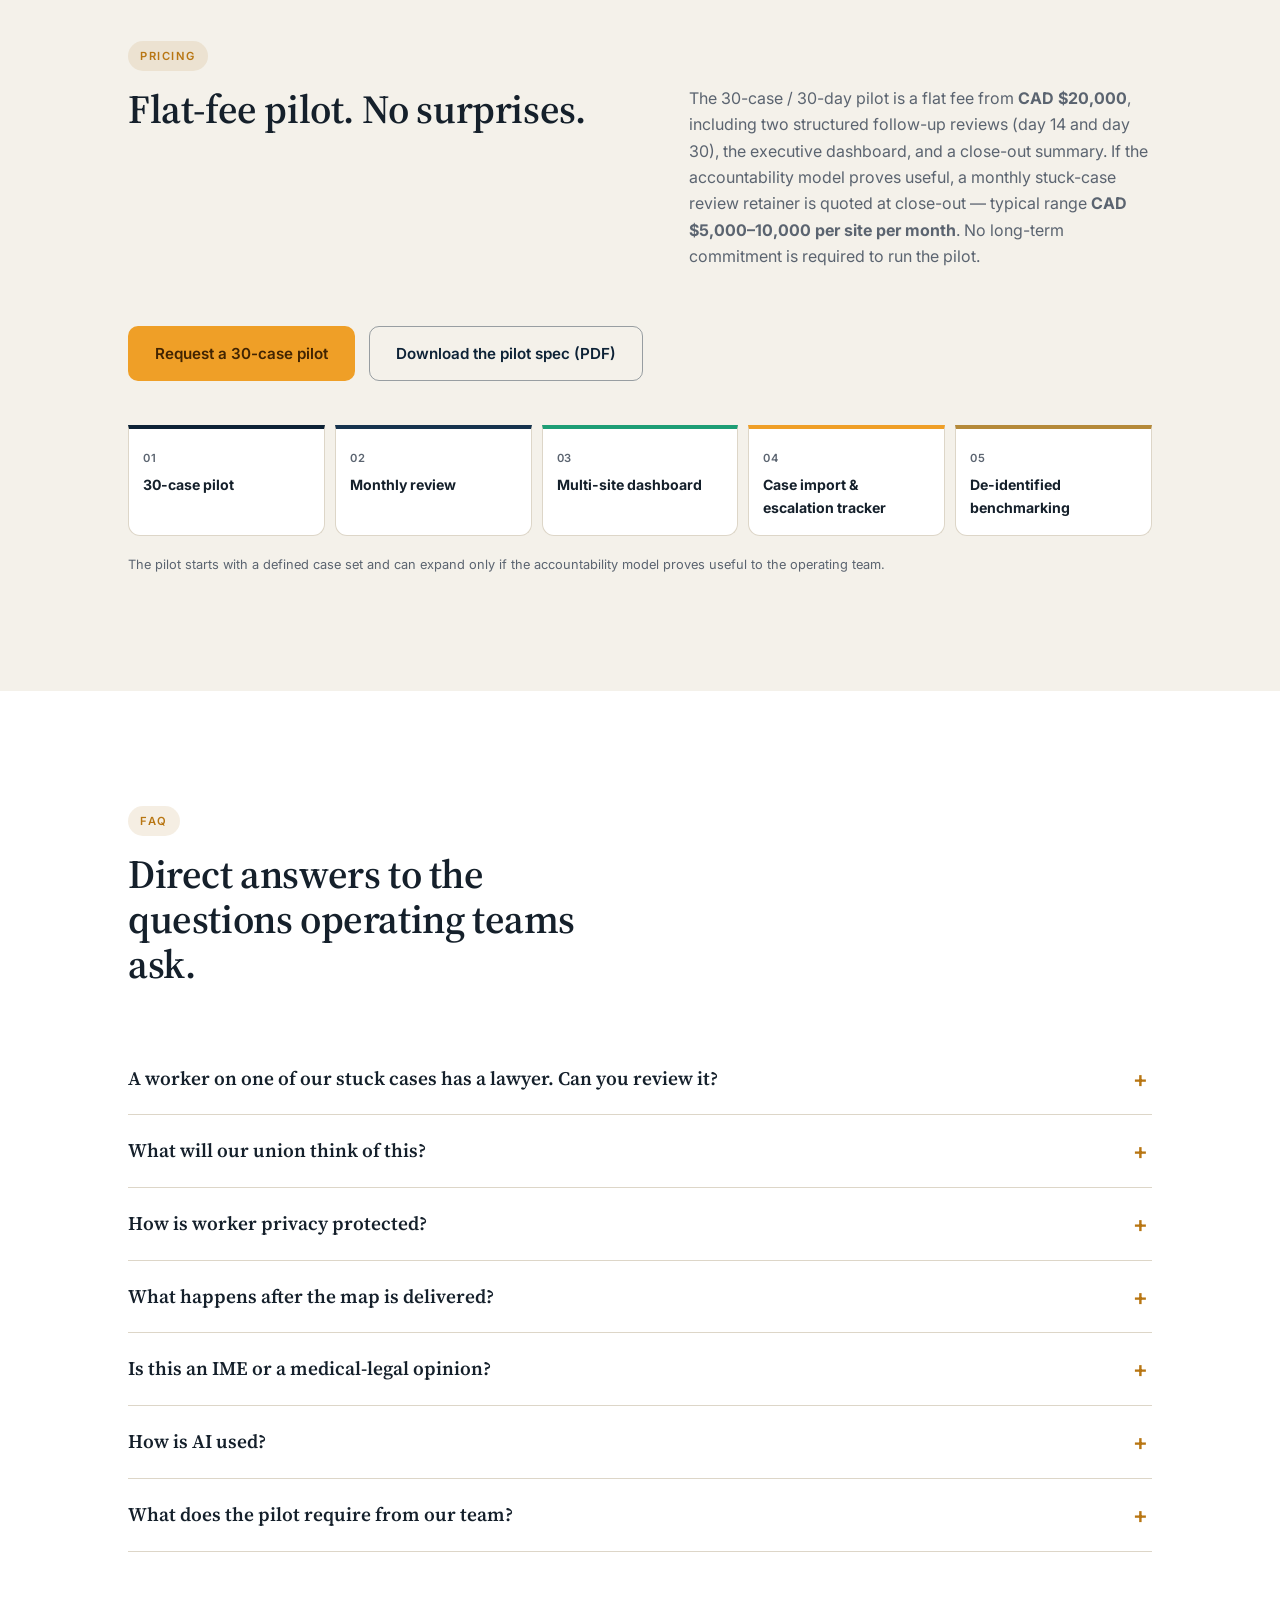
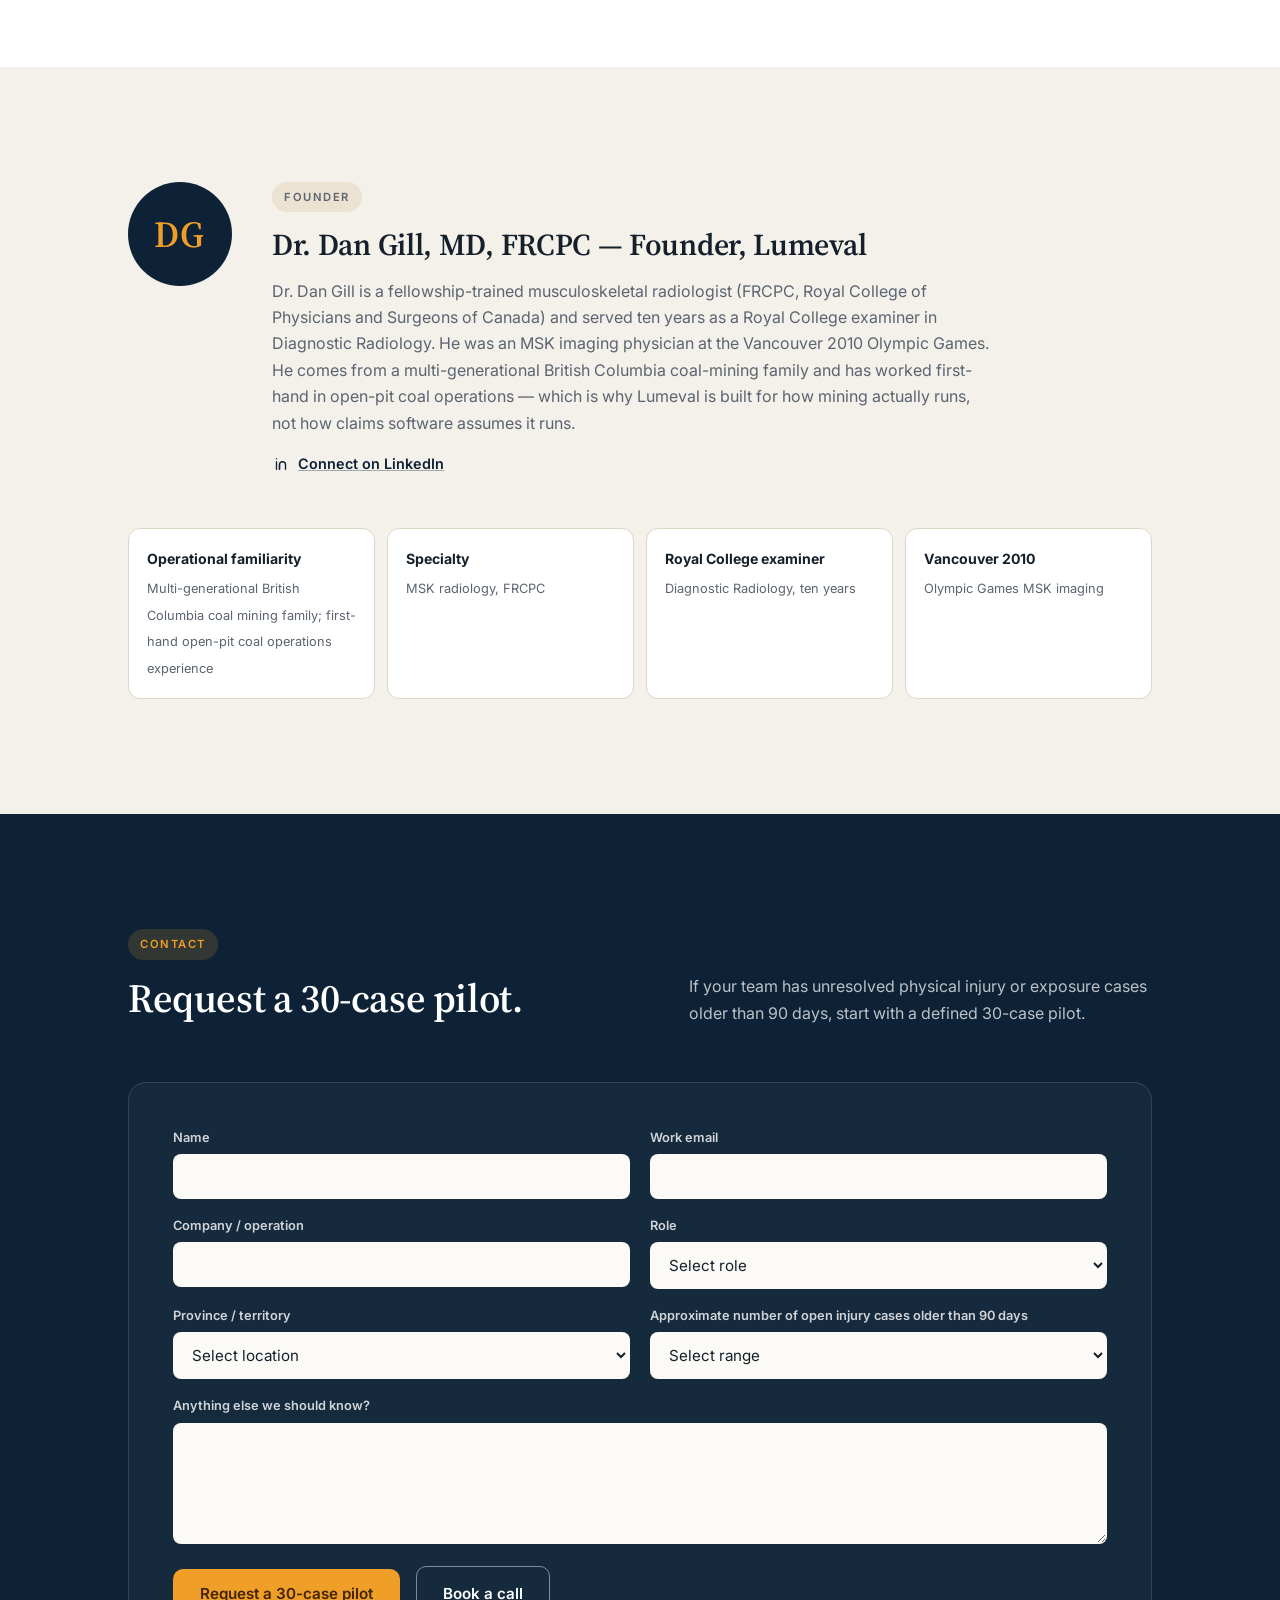
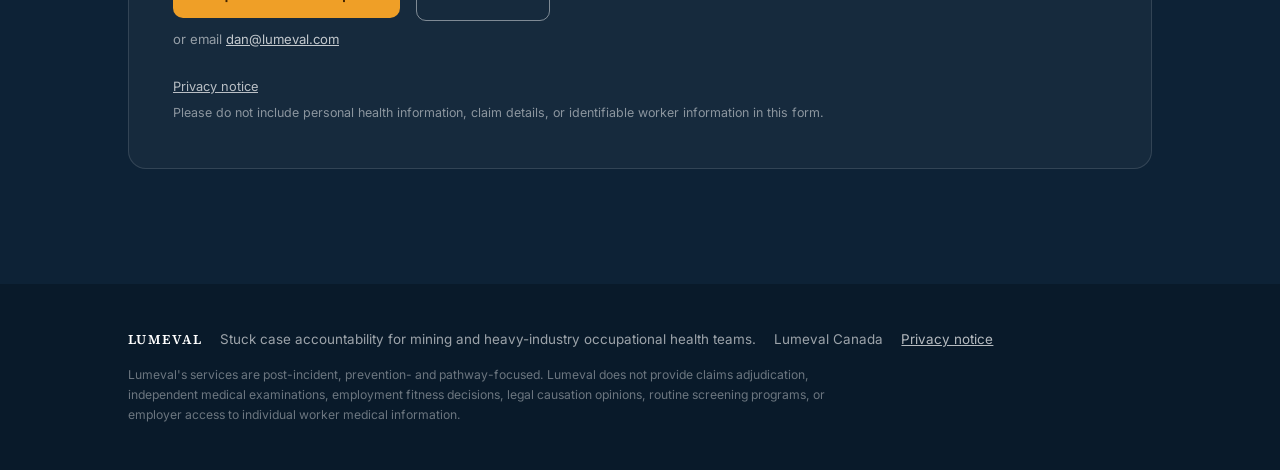
==== commit 30ddc297: "Time-window redesign; move internal assessment out of public repo" ====
--- a/index.html
+++ b/index.html
@@ -17,8 +17,8 @@
     <link rel="canonical" href="https://www.lumeval.com/">
     <link rel="preconnect" href="https://fonts.googleapis.com">
     <link rel="preconnect" href="https://fonts.gstatic.com" crossorigin>
-    <link href="https://fonts.googleapis.com/css2?family=Source+Serif+4:opsz,wght@8..60,400;8..60,500&family=Inter:wght@400;500&display=swap" rel="stylesheet">
-    <link rel="stylesheet" href="styles.css?v=accountability-visual-refresh">
+    <link href="https://fonts.googleapis.com/css2?family=Source+Serif+4:opsz,wght@8..60,400;8..60,500;8..60,600&family=Inter:wght@400;500;600&display=swap" rel="stylesheet">
+    <link rel="stylesheet" href="styles.css?v=timewindow-1">
     <script type="application/ld+json">
       {
         "@context": "https://schema.org",
@@ -42,64 +42,321 @@
       <nav class="nav" aria-label="Primary navigation">
         <a class="brand" href="#main">Lumeval</a>
         <div class="nav-links">
-          <a href="#gap">The Gap</a>
+          <a href="#gap">The gap</a>
           <a href="#dashboard">Dashboard</a>
           <a href="#sample-case">Sample case</a>
           <a href="#pilot">Pilot</a>
           <a href="#pricing">Pricing</a>
           <a href="#faq">FAQ</a>
           <a href="#founder">Founder</a>
-          <a href="#contact">Contact</a>
+          <a class="nav-cta" href="#contact">Request a pilot</a>
         </div>
       </nav>
     </header>
 
     <main id="main">
 
+      <!-- 1 · HERO -->
       <section class="hero reveal">
-        <div class="container hero-inner">
-          <p class="eyebrow pill">OCCUPATIONAL HEALTH CASE ACCOUNTABILITY</p>
-          <h1 class="hero-headline">Stuck cases. Clear next actions.</h1>
-          <p class="hero-lede hero-lede-strong">30 cases. 30 days. Every case gets an owner, action, deadline, and escalation path.</p>
-          <p class="hero-lede">Lumeval helps mining and heavy-industry occupational health teams identify why cases are stalled, what decision or information is missing, who owns the next step, when escalation should happen, and what operational exposure is attached.</p>
-          <p class="hero-lede">Focus: lost-time musculoskeletal cases aged 90–180 days, not yet in litigation — the window where stuck cases can still move.</p>
-          <div class="case-timeline" aria-label="Case timeline from day 0 to 180 plus"><span class="day day-zero">Day 0</span><span class="day day-ninety">Day 90</span><span class="window">the window where Lumeval works</span><span class="day day-one-eighty">Day 180</span><span class="day day-plus">180+</span></div>
-          <p class="hero-trust-line">Not an IME. Not a claim decision. Not a fitness-for-duty opinion. Supports existing occupational health and RTW processes.</p>
-          <div class="hero-actions"><a class="button button-primary" href="#contact">Request a 30-case pilot</a><a class="button button-secondary booking-link" href="mailto:dan@lumeval.com?subject=Book%20Lumeval%20case%20accountability%20call">Book a call</a></div><p class="booking-email">or email <a href="mailto:dan@lumeval.com">dan@lumeval.com</a></p>
-        </div>
-      </section>
-
-      <section id="gap" class="section section-offwhite reveal"><div class="container"><div class="section-heading"><div class="section-heading-left"><p class="section-eyebrow pill">THE GAP</p><h2>Occupational health cases do not only get delayed. They become unowned.</h2></div><p class="section-heading-right">In heavy industry, unresolved cases often drift between site operations, occupational health, claims, HR, insurers, rehab, specialists, supervisors, and RTW processes. Lumeval creates decision accountability by identifying the missing decision, assigning the accountable owner, setting a deadline, defining an escalation path, and tracking follow-up.</p></div></div></section>
-
-      <section id="dashboard" class="section section-navy reveal"><div class="container"><div class="section-heading"><div class="section-heading-left"><p class="section-eyebrow pill">EXECUTIVE DASHBOARD</p><h2>One screen. No medical detail. Total visibility.</h2></div><p class="section-heading-right mockup-caption">Illustrative — sample data. This is the view delivered at day 30.</p></div><div class="dashboard-mockup dashboard-loud" aria-label="Illustrative stuck-case dashboard sample data"><div class="mockup-header"><div><strong>Stuck-case dashboard — Example operation</strong><span>Site A / Site B · open lost-time MSK cases &gt;90 days</span></div><p>Aggregate only — no worker-level data</p></div><div class="metric-tiles metric-tiles-color"><article class="tile-navy"><span>Open 90+ day cases</span><strong data-count="23">0</strong></article><article class="tile-coral"><span>No named owner</span><strong data-count="9">0</strong></article><article class="tile-amber"><span>No next action</span><strong data-count="12">0</strong></article><article class="tile-teal"><span>Est. exposure range</span><strong data-final="$410–680K">$0</strong></article></div><div class="mockup-panels"><article class="bar-panel"><h3>Case aging</h3><div><span>90–180 days</span><b class="bar-amber" style="--bar:70%">14</b></div><div><span>180+ unrepresented</span><b class="bar-coral" style="--bar:30%">6</b></div><div><span>Litigated, visibility only</span><b class="bar-grey" style="--bar:15%">3</b></div></article><article class="bar-panel"><h3>Why cases are stuck</h3><div><span>Imaging / report ambiguity</span><b class="bar-navy" style="--bar:70%">7</b></div><div><span>Report done, no RTW decision</span><b class="bar-navy" style="--bar:60%">6</b></div><div><span>Specialist delay</span><b class="bar-navy" style="--bar:50%">5</b></div><div><span>Admin handoff failure</span><b class="bar-navy" style="--bar:50%">5</b></div></article></div><div class="dashboard-table-wrap"><table class="dashboard-table"><caption>Flagged this week — action overdue</caption><thead><tr><th>Case</th><th>Age</th><th>Bottleneck</th><th>Next action</th><th>Owner</th><th>Status</th></tr></thead><tbody><tr><td data-label="Case">A-0412</td><td data-label="Age">212d</td><td data-label="Bottleneck">MRI read, no RTW decision</td><td data-label="Next action">RTW meeting w/ supervisor</td><td data-label="Owner">OH nurse (J.M.)</td><td data-label="Status"><span class="status-badge status-red">6d overdue → escalate to GM</span></td></tr><tr><td data-label="Case">A-0387</td><td data-label="Age">147d</td><td data-label="Bottleneck">Specialist consult pending</td><td data-label="Next action">Expedite request to clinic</td><td data-label="Owner">Claims coord. (R.T.)</td><td data-label="Status"><span class="status-badge status-amber">Due Jun 12</span></td></tr><tr><td data-label="Case">B-0129</td><td data-label="Age">118d</td><td data-label="Bottleneck">Modified duty, no end date</td><td data-label="Next action">Define duty progression plan</td><td data-label="Owner">Site super. (D.K.)</td><td data-label="Status"><span class="status-badge status-green">Moved — on track</span></td></tr></tbody></table></div></div></div></section>
-
-      <section id="visibility" class="section section-offwhite reveal"><div class="container"><div class="section-heading"><div class="section-heading-left"><p class="section-eyebrow pill">EXECUTIVE VISIBILITY</p><h2>Finance and operations don't need every clinical detail.</h2></div><p class="section-heading-right">They need to know which cases are aging, which have no owner, which have no next action, which are offsite or modified duty, and where operational exposure is accumulating.</p></div><div class="visibility-grid"><article class="visibility-card aging"><svg class="icon icon-clock" aria-hidden="true" viewBox="0 0 24 24" fill="none" stroke="currentColor" stroke-width="1.8" stroke-linecap="round" stroke-linejoin="round"><circle cx="12" cy="12" r="8"/><path d="M12 8v5l3 2"/></svg><span>90–180 day cases</span></article><article class="visibility-card aging"><svg class="icon icon-hourglass" aria-hidden="true" viewBox="0 0 24 24" fill="none" stroke="currentColor" stroke-width="1.8" stroke-linecap="round" stroke-linejoin="round"><path d="M6 3h12"/><path d="M6 21h12"/><path d="M8 3c0 5 8 5 8 10s-8 5-8 8"/><path d="M16 3c0 5-8 5-8 10s8 5 8 8"/></svg><span>180+ day cases</span></article><article class="visibility-card overdue"><svg class="icon icon-ambulance" aria-hidden="true" viewBox="0 0 24 24" fill="none" stroke="currentColor" stroke-width="1.8" stroke-linecap="round" stroke-linejoin="round"><path d="M4 17V7h10v10"/><path d="M14 10h3l3 4v3h-6"/><circle cx="7" cy="17" r="2"/><circle cx="17" cy="17" r="2"/><path d="M8 11h4"/><path d="M10 9v4"/></svg><span>Unresolved offsite cases</span></article><article class="visibility-card aging"><svg class="icon icon-calendar-clock" aria-hidden="true" viewBox="0 0 24 24" fill="none" stroke="currentColor" stroke-width="1.8" stroke-linecap="round" stroke-linejoin="round"><path d="M7 3v3"/><path d="M17 3v3"/><rect x="4" y="5" width="16" height="15" rx="2"/><path d="M4 10h16"/><path d="M12 14v3l2 1"/></svg><span>Modified-duty aging</span></article><article class="visibility-card overdue"><svg class="icon icon-user-x" aria-hidden="true" viewBox="0 0 24 24" fill="none" stroke="currentColor" stroke-width="1.8" stroke-linecap="round" stroke-linejoin="round"><path d="M15 20a6 6 0 0 0-10 0"/><circle cx="10" cy="8" r="4"/><path d="M17 8l4 4"/><path d="M21 8l-4 4"/></svg><span>Cases with no owner</span></article><article class="visibility-card overdue"><svg class="icon icon-x-circle" aria-hidden="true" viewBox="0 0 24 24" fill="none" stroke="currentColor" stroke-width="1.8" stroke-linecap="round" stroke-linejoin="round"><circle cx="12" cy="12" r="9"/><path d="M9 9l6 6"/><path d="M15 9l-6 6"/></svg><span>Cases with no next action</span></article><article class="visibility-card insight"><svg class="icon icon-flag" aria-hidden="true" viewBox="0 0 24 24" fill="none" stroke="currentColor" stroke-width="1.8" stroke-linecap="round" stroke-linejoin="round"><path d="M5 21V4"/><path d="M5 5h11l-1.5 4L16 13H5"/></svg><span>High-impact exposure flags</span></article><article class="visibility-card insight"><svg class="icon icon-trending" aria-hidden="true" viewBox="0 0 24 24" fill="none" stroke="currentColor" stroke-width="1.8" stroke-linecap="round" stroke-linejoin="round"><path d="M4 17l6-6 4 4 6-8"/><path d="M14 7h6v6"/></svg><span>Estimated exposure range</span></article><article class="visibility-card insight"><svg class="icon icon-map-pin" aria-hidden="true" viewBox="0 0 24 24" fill="none" stroke="currentColor" stroke-width="1.8" stroke-linecap="round" stroke-linejoin="round"><path d="M12 21s7-5.3 7-12a7 7 0 1 0-14 0c0 6.7 7 12 7 12z"/><circle cx="12" cy="9" r="2"/></svg><span>Bottlenecks by Site A / Site B, function, or provider</span></article></div></div></section>
-
-      <section id="sample-case" class="section section-white reveal"><div class="container"><div class="section-heading"><div class="section-heading-left"><p class="section-eyebrow pill">SAMPLE CASE</p><h2>What one reviewed case looks like.</h2></div><p class="section-heading-right">Illustrative example with representative values. Field structure is exactly what every reviewed case receives.</p></div><article class="case-file"><header>Case A-0412 · 212 days · haul truck operator · lumbar spine</header><div class="case-fields"><div><svg class="icon icon-octagon-alert" aria-hidden="true" viewBox="0 0 24 24" fill="none" stroke="currentColor" stroke-width="1.8" stroke-linecap="round" stroke-linejoin="round"><path d="M8 3h8l5 5v8l-5 5H8l-5-5V8z"/><path d="M12 7v6"/><path d="M12 17h.01"/></svg><b>Bottleneck</b><p>MRI completed 9 weeks ago; report ambiguous on whether the disc finding explains current restrictions; no RTW decision made</p></div><div><svg class="icon icon-help-circle" aria-hidden="true" viewBox="0 0 24 24" fill="none" stroke="currentColor" stroke-width="1.8" stroke-linecap="round" stroke-linejoin="round"><circle cx="12" cy="12" r="9"/><path d="M9.5 9a2.8 2.8 0 1 1 4.4 2.3c-1.1.7-1.9 1.2-1.9 2.7"/><path d="M12 17h.01"/></svg><b>Missing decision</b><p>Does the imaging finding change the modified-duty plan — yes or no?</p></div><div><svg class="icon icon-arrow-right-circle" aria-hidden="true" viewBox="0 0 24 24" fill="none" stroke="currentColor" stroke-width="1.8" stroke-linecap="round" stroke-linejoin="round"><circle cx="12" cy="12" r="9"/><path d="M8 12h8"/><path d="M13 8l4 4-4 4"/></svg><b>Next action</b><p>Physician-clarified imaging relevance note to OH team; RTW planning meeting scheduled with supervisor</p></div><div><svg class="icon icon-users" aria-hidden="true" viewBox="0 0 24 24" fill="none" stroke="currentColor" stroke-width="1.8" stroke-linecap="round" stroke-linejoin="round"><path d="M16 20a5 5 0 0 0-8 0"/><circle cx="12" cy="8" r="4"/><path d="M20 18a4 4 0 0 0-3-3.5"/><path d="M4 18a4 4 0 0 1 3-3.5"/></svg><b>Owner / backup</b><p>OH nurse (J.M.) / Claims coordinator (R.T.)</p></div><div><svg class="icon icon-calendar" aria-hidden="true" viewBox="0 0 24 24" fill="none" stroke="currentColor" stroke-width="1.8" stroke-linecap="round" stroke-linejoin="round"><path d="M7 3v3"/><path d="M17 3v3"/><rect x="4" y="5" width="16" height="16" rx="2"/><path d="M4 10h16"/></svg><b>Deadline</b><p>10 business days</p></div><div><svg class="icon icon-arrow-up-circle" aria-hidden="true" viewBox="0 0 24 24" fill="none" stroke="currentColor" stroke-width="1.8" stroke-linecap="round" stroke-linejoin="round"><circle cx="12" cy="12" r="9"/><path d="M12 17V7"/><path d="M8 11l4-4 4 4"/></svg><b>Escalation</b><p>missed by 3 days → Site General Manager</p></div><div class="field-amber"><svg class="icon icon-clock" aria-hidden="true" viewBox="0 0 24 24" fill="none" stroke="currentColor" stroke-width="1.8" stroke-linecap="round" stroke-linejoin="round"><circle cx="12" cy="12" r="8"/><path d="M12 8v5l3 2"/></svg><b>Estimated avoidable days</b><p>35–60</p></div><div class="field-coral"><svg class="icon icon-dollar" aria-hidden="true" viewBox="0 0 24 24" fill="none" stroke="currentColor" stroke-width="1.8" stroke-linecap="round" stroke-linejoin="round"><circle cx="12" cy="12" r="9"/><path d="M12 6v12"/><path d="M15 8.5c-.8-.5-1.8-.8-3-.8-1.7 0-3 .8-3 2s1.3 1.8 3 2 3 .8 3 2-1.3 2-3 2c-1.2 0-2.3-.3-3.2-.9"/></svg><b>Operational exposure</b><p>replacement labour + modified-duty aging, est. $28–46K</p></div><div class="field-teal"><svg class="icon icon-refresh" aria-hidden="true" viewBox="0 0 24 24" fill="none" stroke="currentColor" stroke-width="1.8" stroke-linecap="round" stroke-linejoin="round"><path d="M20 11a8 8 0 0 0-14-4l-2 2"/><path d="M4 4v5h5"/><path d="M4 13a8 8 0 0 0 14 4l2-2"/><path d="M20 20v-5h-5"/></svg><b>Follow-up status</b><p>Day 14 — meeting held, duty progression plan defined — case moving</p></div></div></article><div class="outcome-strip case-outcome"><span class="coral">212 days stuck</span><span class="amber">owner + deadline assigned</span><span class="teal">moved in 11 days</span></div><p class="disclosure-note">Illustrative composite based on the case patterns the pilot is built for. As pilots complete, this section will show real, client-approved results.</p></div></section>
-
-      <section id="pilot" class="section section-offwhite reveal"><div class="container"><div class="section-heading"><div class="section-heading-left"><p class="section-eyebrow pill">THE PILOT</p><h2>30-Case / 30-Day Stuck Case Accountability Pilot</h2></div><div class="section-heading-right"><p>Lumeval helps mining and heavy-industry occupational health teams turn unresolved cases into accountable next actions.</p><p>The pilot reviews open, non-litigated physical injury and exposure cases. Primary focus is lost-time MSK cases aged 90 to 180 days, with imaging- or report-ambiguous cases prioritized. Cases older than 180 days are included where the worker is not represented by counsel. Represented or litigated files are excluded from review and appear in executive reporting as aggregate exposure visibility only.</p><p><a class="inline-download" href="/downloads/Lumeval_Pilot_Spec.pdf" target="_blank" rel="noopener">Download the 1-page pilot spec</a></p></div></div><div class="pilot-timeline"><div><span>1</span><b>Week 1</b><p>Data export &amp; case selection</p></div><div><span>2</span><b>Weeks 2–3</b><p>Review &amp; maps</p></div><div><span>3</span><b>Day 14</b><p>Follow-up</p></div><div><span>4</span><b>Day 30</b><p>Dashboard &amp; close-out</p></div></div></div></section>
-
-      <section id="record" class="section section-white reveal"><div class="container"><div class="section-heading"><div class="section-heading-left"><p class="section-eyebrow pill">ACCOUNTABILITY MAP</p><h2>Every case becomes a next-action record.</h2></div><p class="section-heading-right">Here is the artifact you receive: a compact case map with the decision, ownership, timing, escalation, and follow-up logic made explicit.</p></div><div class="annotated-map"><div class="mini-map"><p class="card-index">A-0412</p><h3>Case accountability map</h3><p><b>Bottleneck:</b> MRI read, no RTW decision</p><p><b>Next action:</b> RTW meeting w/ supervisor</p><p><b>Owner:</b> OH nurse (J.M.)</p><p><b>Status:</b> <span class="status-badge status-red">escalate to GM</span></p></div><div class="annotation-chips"><span><svg class="icon icon-octagon-alert" aria-hidden="true" viewBox="0 0 24 24" fill="none" stroke="currentColor" stroke-width="1.8" stroke-linecap="round" stroke-linejoin="round"><path d="M8 3h8l5 5v8l-5 5H8l-5-5V8z"/><path d="M12 7v6"/><path d="M12 17h.01"/></svg>Bottleneck</span><span><svg class="icon icon-help-circle" aria-hidden="true" viewBox="0 0 24 24" fill="none" stroke="currentColor" stroke-width="1.8" stroke-linecap="round" stroke-linejoin="round"><circle cx="12" cy="12" r="9"/><path d="M9.5 9a2.8 2.8 0 1 1 4.4 2.3c-1.1.7-1.9 1.2-1.9 2.7"/><path d="M12 17h.01"/></svg>Missing decision</span><span><svg class="icon icon-arrow-right-circle" aria-hidden="true" viewBox="0 0 24 24" fill="none" stroke="currentColor" stroke-width="1.8" stroke-linecap="round" stroke-linejoin="round"><circle cx="12" cy="12" r="9"/><path d="M8 12h8"/><path d="M13 8l4 4-4 4"/></svg>Next action</span><span><svg class="icon icon-user-check" aria-hidden="true" viewBox="0 0 24 24" fill="none" stroke="currentColor" stroke-width="1.8" stroke-linecap="round" stroke-linejoin="round"><path d="M15 20a6 6 0 0 0-10 0"/><circle cx="10" cy="8" r="4"/><path d="M16 11l2 2 4-5"/></svg>Owner</span><span><svg class="icon icon-users" aria-hidden="true" viewBox="0 0 24 24" fill="none" stroke="currentColor" stroke-width="1.8" stroke-linecap="round" stroke-linejoin="round"><path d="M16 20a5 5 0 0 0-8 0"/><circle cx="12" cy="8" r="4"/><path d="M20 18a4 4 0 0 0-3-3.5"/><path d="M4 18a4 4 0 0 1 3-3.5"/></svg>Backup owner</span><span><svg class="icon icon-calendar" aria-hidden="true" viewBox="0 0 24 24" fill="none" stroke="currentColor" stroke-width="1.8" stroke-linecap="round" stroke-linejoin="round"><path d="M7 3v3"/><path d="M17 3v3"/><rect x="4" y="5" width="16" height="16" rx="2"/><path d="M4 10h16"/></svg>Deadline</span><span><svg class="icon icon-arrow-up-circle" aria-hidden="true" viewBox="0 0 24 24" fill="none" stroke="currentColor" stroke-width="1.8" stroke-linecap="round" stroke-linejoin="round"><circle cx="12" cy="12" r="9"/><path d="M12 17V7"/><path d="M8 11l4-4 4 4"/></svg>Escalation trigger</span><span><svg class="icon icon-flag" aria-hidden="true" viewBox="0 0 24 24" fill="none" stroke="currentColor" stroke-width="1.8" stroke-linecap="round" stroke-linejoin="round"><path d="M5 21V4"/><path d="M5 5h11l-1.5 4L16 13H5"/></svg>Escalation recipient</span><span><svg class="icon icon-refresh" aria-hidden="true" viewBox="0 0 24 24" fill="none" stroke="currentColor" stroke-width="1.8" stroke-linecap="round" stroke-linejoin="round"><path d="M20 11a8 8 0 0 0-14-4l-2 2"/><path d="M4 4v5h5"/><path d="M4 13a8 8 0 0 0 14 4l2-2"/><path d="M20 20v-5h-5"/></svg>Follow-up status</span><span><svg class="icon icon-dollar" aria-hidden="true" viewBox="0 0 24 24" fill="none" stroke="currentColor" stroke-width="1.8" stroke-linecap="round" stroke-linejoin="round"><circle cx="12" cy="12" r="9"/><path d="M12 6v12"/><path d="M15 8.5c-.8-.5-1.8-.8-3-.8-1.7 0-3 .8-3 2s1.3 1.8 3 2 3 .8 3 2-1.3 2-3 2c-1.2 0-2.3-.3-3.2-.9"/></svg>Operational exposure</span></div></div></div></section>
-
-      <section id="buckets" class="section section-offwhite reveal"><div class="container"><div class="section-heading"><div class="section-heading-left"><p class="section-eyebrow pill">CASE BUCKETS</p><h2>Stuck does not mean one thing.</h2></div><p class="section-heading-right">Cases are categorized by the dominant reason they are not moving.</p></div><ul class="bucket-cloud"><li class="bucket-chip "><svg class="icon icon-help-circle" aria-hidden="true" viewBox="0 0 24 24" fill="none" stroke="currentColor" stroke-width="1.8" stroke-linecap="round" stroke-linejoin="round"><circle cx="12" cy="12" r="9"/><path d="M9.5 9a2.8 2.8 0 1 1 4.4 2.3c-1.1.7-1.9 1.2-1.9 2.7"/><path d="M12 17h.01"/></svg>Diagnostic ambiguity</li><li class="bucket-chip bucket-amber"><svg class="icon icon-scan" aria-hidden="true" viewBox="0 0 24 24" fill="none" stroke="currentColor" stroke-width="1.8" stroke-linecap="round" stroke-linejoin="round"><path d="M7 3H5a2 2 0 0 0-2 2v2"/><path d="M17 3h2a2 2 0 0 1 2 2v2"/><path d="M7 21H5a2 2 0 0 1-2-2v-2"/><path d="M17 21h2a2 2 0 0 0 2-2v-2"/><path d="M8 12h8"/><path d="M12 8v8"/></svg>Imaging/report ambiguity</li><li class="bucket-chip "><svg class="icon icon-route" aria-hidden="true" viewBox="0 0 24 24" fill="none" stroke="currentColor" stroke-width="1.8" stroke-linecap="round" stroke-linejoin="round"><circle cx="6" cy="6" r="2"/><circle cx="18" cy="18" r="2"/><path d="M8 6h4a4 4 0 0 1 0 8h-1a4 4 0 0 0-4 4"/></svg>Wrong or incomplete pathway</li><li class="bucket-chip "><svg class="icon icon-stethoscope" aria-hidden="true" viewBox="0 0 24 24" fill="none" stroke="currentColor" stroke-width="1.8" stroke-linecap="round" stroke-linejoin="round"><path d="M6 4v5a4 4 0 0 0 8 0V4"/><path d="M10 13v2a5 5 0 0 0 10 0v-1"/><circle cx="20" cy="12" r="2"/></svg>Specialist/escalation delay</li><li class="bucket-chip "><svg class="icon icon-activity" aria-hidden="true" viewBox="0 0 24 24" fill="none" stroke="currentColor" stroke-width="1.8" stroke-linecap="round" stroke-linejoin="round"><path d="M3 12h4l3-7 4 14 3-7h4"/></svg>Rehab/function issue</li><li class="bucket-chip "><svg class="icon icon-shuffle" aria-hidden="true" viewBox="0 0 24 24" fill="none" stroke="currentColor" stroke-width="1.8" stroke-linecap="round" stroke-linejoin="round"><path d="M4 7h3c3 0 4 10 7 10h6"/><path d="M17 14l3 3-3 3"/><path d="M4 17h3c1.5 0 2.5-1.2 3.4-3"/><path d="M17 4l3 3-3 3"/><path d="M14 7h6"/></svg>Administrative handoff failure</li><li class="bucket-chip "><svg class="icon icon-briefcase" aria-hidden="true" viewBox="0 0 24 24" fill="none" stroke="currentColor" stroke-width="1.8" stroke-linecap="round" stroke-linejoin="round"><rect x="4" y="7" width="16" height="12" rx="2"/><path d="M9 7V5h6v2"/><path d="M4 12h16"/></svg>Report completed but no RTW decision</li><li class="bucket-chip "><svg class="icon icon-shield" aria-hidden="true" viewBox="0 0 24 24" fill="none" stroke="currentColor" stroke-width="1.8" stroke-linecap="round" stroke-linejoin="round"><path d="M12 3l7 3v5c0 5-3 8-7 10-4-2-7-5-7-10V6z"/><path d="M9 12l2 2 4-5"/></svg>Exposure protocol issue</li><li class="bucket-chip "><svg class="icon icon-minus-circle" aria-hidden="true" viewBox="0 0 24 24" fill="none" stroke="currentColor" stroke-width="1.8" stroke-linecap="round" stroke-linejoin="round"><circle cx="12" cy="12" r="9"/><path d="M8 12h8"/></svg>Not imaging-related</li></ul></div></section>
-
-      <section id="metrics" class="section section-white reveal"><div class="container"><div class="section-heading"><div class="section-heading-left"><p class="section-eyebrow pill">PROOF METRICS</p><h2>Measured by movement, not opinion.</h2></div><p class="section-heading-right">The pilot does not lead with claimed savings. It measures whether stuck cases move from indeterminate to next-step-defined.</p></div><div class="donut-block"><div class="donut-wrap"><svg class="donut" viewBox="0 0 42 42" role="img" aria-label="30 reviewed cases illustrative pilot outcome"><circle class="donut-bg" cx="21" cy="21" r="15.915"/><circle class="donut-seg teal" cx="21" cy="21" r="15.915" stroke-dasharray="63 37" stroke-dashoffset="25"/><circle class="donut-seg amber" cx="21" cy="21" r="15.915" stroke-dasharray="20 80" stroke-dashoffset="62"/><circle class="donut-seg navy" cx="21" cy="21" r="15.915" stroke-dasharray="10 90" stroke-dashoffset="42"/><circle class="donut-seg grey" cx="21" cy="21" r="15.915" stroke-dasharray="7 93" stroke-dashoffset="32"/></svg><div class="donut-center"><strong>28/30</strong><span>cases with owner, action, deadline</span></div></div><div class="donut-legend"><p class="mockup-caption">30 reviewed cases — illustrative pilot outcome</p><span><i class="teal"></i>Next-step-defined — 19 cases · 63%</span><span><i class="amber"></i>Escalated and moving — 6 cases · 20%</span><span><i class="navy"></i>Removed from wrong pathway — 3 cases · 10%</span><span><i class="grey"></i>Still indeterminate — 2 cases · 7%</span><p>Illustrative — sample data.</p></div></div><p class="disclosure-note">Also tracked: repeat bottlenecks by site, function, and provider · cases requiring escalation · documented follow-up status.</p></div></section>
-
-      <section id="exposure" class="section section-offwhite reveal"><div class="container"><div class="section-heading"><div class="section-heading-left"><p class="section-eyebrow pill">OPERATIONAL EXPOSURE</p><h2>Operational exposure, not guaranteed savings.</h2></div><p class="section-heading-right">Lumeval estimates operational exposure using employer-supplied assumptions. In mining and heavy industry, unresolved cases can involve replacement labour, modified-duty aging, medevac/offsite removal, camp logistics, supervisor time, delayed maintenance, and production-risk exposure.</p></div><div class="stacked-exposure" aria-label="Illustrative exposure composition"><span style="--w:28%">Replacement labour</span><span style="--w:24%">Modified-duty aging</span><span style="--w:18%">Medevac/offsite</span><span style="--w:14%">Supervisor time</span><span style="--w:16%">Production risk</span></div><p class="disclosure-note">Illustrative composition — employer-supplied assumptions. Actual value depends on case mix, implementation, and whether actions are completed.</p></div></section>
-
-      <section id="worker-boundaries" class="section section-white reveal"><div class="container"><div class="two-column-contrast"><article class="worker-card"><p class="section-eyebrow pill">WORKER-POSITIVE</p><h2>Built worker-positive.</h2><blockquote>No worker should be left in limbo because the next step is unclear.</blockquote><p>The pilot is designed to improve process clarity, reduce unresolved case drift, and support timely coordination. It does not assess claim validity, worker credibility, entitlement, compensability, disability, impairment, or fitness for duty.</p></article><article class="boundary-card"><p class="section-eyebrow pill">BOUNDARIES</p><h2>What this is not.</h2><ul><li>No IMEs</li><li>No causation/compensability/entitlement decisions</li><li>No fitness-for-duty</li><li>No claim acceptance or denial</li><li>No employer access to individual worker medical information</li></ul></article></div></div></section>
-
-      <section id="review-workflow" class="section section-offwhite reveal"><div class="container"><div class="section-heading"><div class="section-heading-left"><p class="section-eyebrow pill">REVIEW MODEL</p><h2>AI-assisted. Physician-led. Privacy-first.</h2></div><p class="section-heading-right">AI assists with timeline extraction, classification, and drafting. A physician reviews and finalizes every accountability map. AI makes no autonomous claim, entitlement, fitness-for-duty, or medical-legal decisions.</p></div><div class="flow-steps"><div><svg class="icon icon-file-export" aria-hidden="true" viewBox="0 0 24 24" fill="none" stroke="currentColor" stroke-width="1.8" stroke-linecap="round" stroke-linejoin="round"><path d="M14 3H7a2 2 0 0 0-2 2v14a2 2 0 0 0 2 2h10a2 2 0 0 0 2-2v-9z"/><path d="M14 3v6h6"/><path d="M9 15h6"/><path d="M12 12l3 3-3 3"/></svg><b>1. De-identified case export</b><p>No names, no health numbers.</p></div><div><svg class="icon icon-sparkle-cpu" aria-hidden="true" viewBox="0 0 24 24" fill="none" stroke="currentColor" stroke-width="1.8" stroke-linecap="round" stroke-linejoin="round"><rect x="7" y="7" width="10" height="10" rx="2"/><path d="M9 2v3"/><path d="M15 2v3"/><path d="M9 19v3"/><path d="M15 19v3"/><path d="M2 9h3"/><path d="M2 15h3"/><path d="M19 9h3"/><path d="M19 15h3"/><path d="M12 10l1 2 2 1-2 1-1 2-1-2-2-1 2-1z"/></svg><b>2. AI organizes timelines &amp; classification</b><p>Materials are structured for review.</p></div><div><svg class="icon icon-user-check" aria-hidden="true" viewBox="0 0 24 24" fill="none" stroke="currentColor" stroke-width="1.8" stroke-linecap="round" stroke-linejoin="round"><path d="M15 20a6 6 0 0 0-10 0"/><circle cx="10" cy="8" r="4"/><path d="M16 11l2 2 4-5"/></svg><b>3. Physician reviews and finalizes every map</b><p>Final accountability maps are physician-led.</p></div></div><details class="export-details"><summary>What's in the export</summary><ul class="buyer-list"><li>De-identified case ID</li><li>Injury/exposure date</li><li>Case age in days</li><li>Job role/trade</li><li>Body part or exposure type</li><li>Current status</li><li>Days offsite if available</li><li>Days modified duty if available</li><li>Last occupational health letter date</li><li>Last action date</li><li>Next pending action if known</li><li>Imaging/test performed yes/no</li><li>Specialist referral pending yes/no</li><li>Rehab/PT active yes/no</li><li>Medevac/offsite removal yes/no</li><li>Reason case appears stuck, if known</li></ul></details><p class="hero-trust-line">No worker names, SINs, health card numbers, dates of birth, addresses, or unnecessary personal identifiers are required for the initial case list. No public medical-record upload is available on this website. Pilot data transfer is arranged directly with the client using a secure workflow.</p><p><a class="inline-download" href="/downloads/Lumeval_Security_Data_Handling.pdf" target="_blank" rel="noopener">Download the security &amp; data-handling overview</a></p></div></section>
-
-      <section id="pricing" class="section section-white reveal"><div class="container"><div class="section-heading"><div class="section-heading-left"><p class="section-eyebrow pill">PRICING</p><h2>Flat-fee pilot. No surprises.</h2></div><p class="section-heading-right">The 30-case / 30-day pilot is a flat fee from CAD $20,000, including two structured follow-up reviews (day 14 and day 30), the executive dashboard, and a close-out summary. If the accountability model proves useful, a monthly stuck-case review retainer is quoted at close-out — typical range CAD $5,000–10,000 per site per month. No long-term commitment is required to run the pilot.</p></div><div class="hero-actions panel-actions"><a class="button button-primary" href="#contact">Request a 30-case pilot</a><a class="button button-secondary button-on-light" href="/downloads/Lumeval_Pilot_Spec.pdf" target="_blank" rel="noopener">Download the pilot spec (PDF)</a></div></div></section>
-
-      <section id="faq" class="section section-offwhite reveal"><div class="container"><div class="section-heading"><div class="section-heading-left"><p class="section-eyebrow pill">FAQ</p><h2>Direct answers to the questions operating teams ask.</h2></div></div><div class="faq-list"><details><summary>A worker on one of our stuck cases has a lawyer. Can you review it?</summary><p>No. Represented or litigated files are excluded from case review. They appear in executive reporting only as aggregate exposure visibility. This protects the worker, your legal position, and the integrity of the pilot metrics.</p></details><details><summary>What will our union think of this?</summary><p>The model is built to be worker-positive: no claims adjudication, no IMEs, no fitness-for-duty assessments, no credibility or fraud scoring, no individual worker dashboards, and no employer access to individual worker medical information. The purpose is that no worker is left in limbo because the next step is unclear. We encourage clients to brief worker representatives before the pilot starts and can support that conversation.</p></details><details><summary>How is worker privacy protected?</summary><p>The pilot starts with a de-identified case list — no names, birthdates, addresses, SINs, or health card numbers. Documents are requested only for the 30 selected cases and transferred through a secure workflow arranged directly with your team, never by email. Employer-facing outputs are aggregate and de-identified with small-cell suppression. Full details are in our <a class="inline-download" href="/downloads/Lumeval_Security_Data_Handling.pdf" target="_blank" rel="noopener">Security &amp; Data Handling overview (PDF download)</a>.</p></details><details><summary>What happens after the map is delivered?</summary><p>The map is the start, not the deliverable. The pilot includes two structured follow-up reviews — day 14 and day 30 — with your named internal sponsor, confirming each action moved, escalating where it did not, and measuring avoidable days. Accountability without follow-through is a PDF in a drawer; the follow-up cadence is the product.</p></details><details><summary>Is this an IME or a medical-legal opinion?</summary><p>No. Lumeval does not determine causation, compensability, entitlement, disability, impairment, or fitness for duty, and is not a claim acceptance or denial tool. It is an operational review layer that clarifies the missing decision, the owner, the deadline, and the escalation path inside your existing occupational health and RTW processes.</p></details><details><summary>How is AI used?</summary><p>AI assists with timeline extraction, classification, and drafting. A physician reviews and finalizes every accountability map. AI makes no autonomous claim, entitlement, fitness-for-duty, or medical-legal decisions.</p></details><details><summary>What does the pilot require from our team?</summary><p>Three things: one named internal sponsor empowered to assign owners, the de-identified case export within two weeks of signing, and attendance at the two follow-up reviews.</p></details></div></div></section>
-
-      <section id="ladder" class="section section-white reveal"><div class="container"><div class="section-heading"><div class="section-heading-left"><p class="section-eyebrow pill">PRODUCT LADDER</p><h2>From backlog cleanup to recurring accountability.</h2></div><p class="section-heading-right">The pilot starts with a defined case set and can expand only if the accountability model proves useful to the operating team.</p></div><div class="staircase"><div><span>01</span><b>30-case pilot</b></div><div><span>02</span><b>Monthly review</b></div><div><span>03</span><b>Multi-site dashboard</b></div><div><span>04</span><b>Case import &amp; escalation tracker</b></div><div><span>05</span><b>De-identified benchmarking</b></div></div></div></section>
-
-      <section id="founder" class="section section-offwhite reveal"><div class="container"><div class="founder-text-block"><div class="founder-monogram" aria-hidden="true">DG</div><div><p class="section-eyebrow pill">FOUNDER</p><h2>Dr. Dan Gill, MD, FRCPC — Founder, Lumeval</h2><p>Dr. Dan Gill is a fellowship-trained musculoskeletal radiologist (FRCPC, Royal College of Physicians and Surgeons of Canada) and served ten years as a Royal College examiner in Diagnostic Radiology. He was an MSK imaging physician at the Vancouver 2010 Olympic Games. He comes from a multi-generational British Columbia coal-mining family and has worked first-hand in open-pit coal operations — which is why Lumeval is built for how mining actually runs, not how claims software assumes it runs.</p><a class="founder-link" href="https://www.linkedin.com/in/dr-dan-gill-1953213b5" target="_blank" rel="noopener"><svg class="linkedin-icon" width="18" height="18" aria-hidden="true" viewBox="0 0 24 24" fill="none" stroke="currentColor" stroke-width="1.8" stroke-linecap="round" stroke-linejoin="round"><path d="M6 9v10"/><path d="M6 5v.01"/><path d="M10 19v-6a4 4 0 0 1 8 0v6"/><path d="M10 13v6"/></svg>Connect on LinkedIn</a></div></div><div class="cred-grid"><article><svg class="icon icon-pickaxe" aria-hidden="true" viewBox="0 0 24 24" fill="none" stroke="currentColor" stroke-width="1.8" stroke-linecap="round" stroke-linejoin="round"><path d="M14 5c2 1 4 3 5 5"/><path d="M3 21l9-9"/><path d="M8 8l8 8"/><path d="M13 4l7 7"/></svg><b>Operational familiarity</b><span>Multi-generational British Columbia coal mining family; first-hand open-pit coal operations experience</span></article><article><svg class="icon icon-bone-scan" aria-hidden="true" viewBox="0 0 24 24" fill="none" stroke="currentColor" stroke-width="1.8" stroke-linecap="round" stroke-linejoin="round"><path d="M7 8a3 3 0 1 1 3-3h4a3 3 0 1 1 3 3v8a3 3 0 1 1-3 3h-4a3 3 0 1 1-3-3z"/><path d="M4 12h16"/></svg><b>Specialty</b><span>MSK radiology, FRCPC</span></article><article><svg class="icon icon-award" aria-hidden="true" viewBox="0 0 24 24" fill="none" stroke="currentColor" stroke-width="1.8" stroke-linecap="round" stroke-linejoin="round"><circle cx="12" cy="8" r="5"/><path d="M8.5 12L7 21l5-3 5 3-1.5-9"/></svg><b>Royal College examiner</b><span>Diagnostic Radiology, ten years</span></article><article><svg class="icon icon-medal" aria-hidden="true" viewBox="0 0 24 24" fill="none" stroke="currentColor" stroke-width="1.8" stroke-linecap="round" stroke-linejoin="round"><path d="M8 3l4 6 4-6"/><circle cx="12" cy="14" r="5"/><path d="M12 12v4"/><path d="M10 14h4"/></svg><b>Vancouver 2010</b><span>Olympic Games MSK imaging</span></article></div></div></section>
-
-      <section id="contact" class="section section-navy reveal"><div class="container"><div class="section-heading"><div class="section-heading-left"><p class="section-eyebrow pill">CONTACT</p><h2>Request a 30-case pilot.</h2></div><p class="section-heading-right">If your team has unresolved physical injury or exposure cases older than 90 days, start with a defined 30-case pilot.</p></div><div class="contact-block form-panel"><form id="pilot-form" name="pilot-intake" method="POST" action="https://formspree.io/f/FORM_ID" novalidate><p class="form-field hidden-field" aria-hidden="true"><label>Leave this field blank <input name="_gotcha" tabindex="-1" autocomplete="off"></label></p><div class="form-grid"><p class="form-field"><label for="name">Name</label><input id="name" name="name" type="text" required autocomplete="name"></p><p class="form-field"><label for="email">Work email</label><input id="email" name="email" type="email" required autocomplete="email"></p><p class="form-field"><label for="company">Company / operation</label><input id="company" name="company" type="text" required autocomplete="organization"></p><p class="form-field"><label for="role">Role</label><select id="role" name="role" required><option value="">Select role</option><option>Occupational health</option><option>HSE / Safety</option><option>Operations / GM</option><option>HR / Disability management</option><option>Risk / Finance</option><option>Other</option></select></p><p class="form-field"><label for="province">Province / territory</label><select id="province" name="province_territory" required><option value="">Select location</option><option>BC</option><option>AB</option><option>SK</option><option>ON</option><option>Other Canada</option><option>Outside Canada</option></select></p><p class="form-field"><label for="open-cases">Approximate number of open injury cases older than 90 days</label><select id="open-cases" name="open_cases_older_than_90_days" required><option value="">Select range</option><option>Not sure</option><option>1–10</option><option>11–30</option><option>31–100</option><option>100+</option></select></p><p class="form-field form-field-full"><label for="message">Anything else we should know?</label><textarea id="message" name="message" maxlength="500" rows="5"></textarea></p></div><button class="button button-primary" type="submit">Request a 30-case pilot</button><a class="button button-secondary booking-link" href="mailto:dan@lumeval.com?subject=Book%20Lumeval%20case%20accountability%20call">Book a call</a><p class="booking-email">or email <a href="mailto:dan@lumeval.com">dan@lumeval.com</a></p><p class="contact-privacy"><a href="privacy.html">Privacy notice</a></p><p class="contact-warning">Please do not include personal health information, claim details, or identifiable worker information in this form.</p><p class="form-success" role="status" aria-live="polite" hidden>Thanks — you'll hear from us within two business days.</p><p class="form-error" role="alert" hidden>Something went wrong — please email dan@lumeval.com directly.</p></form></div></div></section>
+        <div class="container">
+          <p class="eyebrow">PHYSICIAN-LED · MINING &amp; HEAVY INDUSTRY · OCCUPATIONAL HEALTH</p>
+          <h1 class="hero-headline">Stuck cases.<br><em>Clear next actions.</em></h1>
+          <p class="hero-lede">30 cases. 30 days. Every case leaves with an owner, an action, a deadline, and an escalation path.</p>
+
+          <div class="timeline-spine" role="img" aria-label="Case timeline from day 0 to beyond 180 days; Lumeval works in the 90 to 180 day window">
+            <div class="spine-seg seg-early"><span>Day 0</span></div>
+            <div class="spine-seg seg-window"><span class="seg-label">Day 90–180 — where Lumeval works</span></div>
+            <div class="spine-seg seg-late"><span>180+ · litigation risk →</span></div>
+          </div>
+
+          <div class="hero-stats">
+            <div class="hstat"><strong>212<i>days</i></strong><span>a real case sits stuck</span></div>
+            <div class="hstat hstat-amber"><strong>11<i>days</i></strong><span>to move once owned</span></div>
+            <div class="hstat"><strong>$28–46K</strong><span>exposure per stuck case</span></div>
+          </div>
+          <p class="hero-stat-note">Illustrative case values — see the sample case below.</p>
+
+          <div class="hero-actions">
+            <a class="button button-primary" href="#contact">Request a 30-case pilot</a>
+            <a class="button button-secondary booking-link" href="mailto:dan@lumeval.com?subject=Book%20Lumeval%20case%20accountability%20call">Book a call</a>
+          </div>
+          <p class="booking-email">or email <a href="mailto:dan@lumeval.com">dan@lumeval.com</a></p>
+          <p class="hero-trust-line">Not an IME. Not a claim decision. Not a fitness-for-duty opinion. Supports existing occupational health and RTW processes. Focus: lost-time MSK cases aged 90–180 days, not yet in litigation.</p>
+        </div>
+      </section>
+
+      <!-- 2 · DASHBOARD -->
+      <section id="dashboard" class="section section-navy reveal">
+        <div class="container">
+          <div class="section-heading">
+            <div class="section-heading-left"><p class="section-eyebrow pill">EXECUTIVE DASHBOARD</p><h2>One screen. No medical detail. Total visibility.</h2></div>
+            <p class="section-heading-right mockup-caption">Illustrative — sample data. This is the view delivered at day 30.</p>
+          </div>
+          <div class="dashboard-mockup" aria-label="Illustrative stuck-case dashboard sample data">
+            <div class="mockup-header"><div><strong>Stuck-case dashboard — Example operation</strong><span>Site A / Site B · open lost-time MSK cases &gt;90 days</span></div><p>Aggregate only — no worker-level data</p></div>
+            <div class="metric-tiles">
+              <article class="tile-navy"><span>Open 90+ day cases</span><strong data-count="23">0</strong></article>
+              <article class="tile-coral"><span>No named owner</span><strong data-count="9">0</strong></article>
+              <article class="tile-amber"><span>No next action</span><strong data-count="12">0</strong></article>
+              <article class="tile-teal"><span>Est. exposure range</span><strong data-final="$410–680K">$0</strong></article>
+            </div>
+            <div class="mockup-panels">
+              <article class="bar-panel"><h3>Case aging</h3>
+                <div><span>90–180 days</span><b class="bar-amber" style="--bar:70%">14</b></div>
+                <div><span>180+ unrepresented</span><b class="bar-coral" style="--bar:30%">6</b></div>
+                <div><span>Litigated, visibility only</span><b class="bar-grey" style="--bar:15%">3</b></div>
+              </article>
+              <article class="bar-panel"><h3>Why cases are stuck</h3>
+                <div><span>Imaging / report ambiguity</span><b class="bar-navy" style="--bar:70%">7</b></div>
+                <div><span>Report done, no RTW decision</span><b class="bar-navy" style="--bar:60%">6</b></div>
+                <div><span>Specialist delay</span><b class="bar-navy" style="--bar:50%">5</b></div>
+                <div><span>Admin handoff failure</span><b class="bar-navy" style="--bar:50%">5</b></div>
+              </article>
+            </div>
+            <div class="dashboard-table-wrap">
+              <table class="dashboard-table"><caption>Flagged this week — action overdue</caption>
+                <thead><tr><th>Case</th><th>Age</th><th>Bottleneck</th><th>Next action</th><th>Owner</th><th>Status</th></tr></thead>
+                <tbody>
+                  <tr><td data-label="Case">A-0412</td><td data-label="Age">212d</td><td data-label="Bottleneck">MRI read, no RTW decision</td><td data-label="Next action">RTW meeting w/ supervisor</td><td data-label="Owner">OH nurse (J.M.)</td><td data-label="Status"><span class="status-badge status-red">6d overdue → escalate to GM</span></td></tr>
+                  <tr><td data-label="Case">A-0387</td><td data-label="Age">147d</td><td data-label="Bottleneck">Specialist consult pending</td><td data-label="Next action">Expedite request to clinic</td><td data-label="Owner">Claims coord. (R.T.)</td><td data-label="Status"><span class="status-badge status-amber">Due Jun 12</span></td></tr>
+                  <tr><td data-label="Case">B-0129</td><td data-label="Age">118d</td><td data-label="Bottleneck">Modified duty, no end date</td><td data-label="Next action">Define duty progression plan</td><td data-label="Owner">Site super. (D.K.)</td><td data-label="Status"><span class="status-badge status-green">Moved — on track</span></td></tr>
+                </tbody>
+              </table>
+            </div>
+          </div>
+          <ul class="vis-chips" aria-label="What leadership can see at a glance">
+            <li>90–180 day cases</li><li>180+ day cases</li><li>Unresolved offsite cases</li><li>Modified-duty aging</li><li>Cases with no owner</li><li>Cases with no next action</li><li>High-impact exposure flags</li><li>Estimated exposure range</li><li>Bottlenecks by site, function, or provider</li>
+          </ul>
+        </div>
+      </section>
+
+      <!-- 3 · THE GAP + BUCKETS -->
+      <section id="gap" class="section section-offwhite reveal">
+        <div class="container">
+          <div class="section-heading">
+            <div class="section-heading-left"><p class="section-eyebrow pill">THE GAP</p><h2>Cases do not only get delayed. They become <em>unowned.</em></h2></div>
+            <p class="section-heading-right">In heavy industry, unresolved cases often drift between site operations, occupational health, claims, HR, insurers, rehab, specialists, supervisors, and RTW processes. Lumeval creates decision accountability by identifying the missing decision, assigning the accountable owner, setting a deadline, defining an escalation path, and tracking follow-up.</p>
+          </div>
+          <h3 class="sub-head">Stuck does not mean one thing. Cases are categorized by the dominant reason they are not moving.</h3>
+          <ul class="bucket-cloud">
+            <li class="bucket-chip">Diagnostic ambiguity</li>
+            <li class="bucket-chip bucket-amber">Imaging / report ambiguity</li>
+            <li class="bucket-chip">Wrong or incomplete pathway</li>
+            <li class="bucket-chip">Specialist / escalation delay</li>
+            <li class="bucket-chip">Rehab / function issue</li>
+            <li class="bucket-chip">Administrative handoff failure</li>
+            <li class="bucket-chip">Report completed but no RTW decision</li>
+            <li class="bucket-chip">Exposure protocol issue</li>
+            <li class="bucket-chip">Not imaging-related</li>
+          </ul>
+        </div>
+      </section>
+
+      <!-- 4 · SAMPLE CASE -->
+      <section id="sample-case" class="section section-white reveal">
+        <div class="container">
+          <div class="section-heading">
+            <div class="section-heading-left"><p class="section-eyebrow pill">SAMPLE CASE</p><h2>Every case becomes a next-action record.</h2></div>
+            <p class="section-heading-right">Illustrative example with representative values. Field structure is exactly what every reviewed case receives: the decision, ownership, timing, escalation, and follow-up logic made explicit.</p>
+          </div>
+          <article class="case-file">
+            <header><span class="case-id">A-0412</span> 212 days · haul truck operator · lumbar spine</header>
+            <div class="case-fields">
+              <div><b>Bottleneck</b><p>MRI completed 9 weeks ago; report ambiguous on whether the disc finding explains current restrictions; no RTW decision made</p></div>
+              <div><b>Missing decision</b><p>Does the imaging finding change the modified-duty plan — yes or no?</p></div>
+              <div><b>Next action</b><p>Physician-clarified imaging relevance note to OH team; RTW planning meeting scheduled with supervisor</p></div>
+              <div><b>Owner / backup</b><p>OH nurse (J.M.) / Claims coordinator (R.T.)</p></div>
+              <div><b>Deadline</b><p>10 business days</p></div>
+              <div><b>Escalation</b><p>missed by 3 days → Site General Manager</p></div>
+              <div class="field-amber"><b>Estimated avoidable days</b><p>35–60</p></div>
+              <div class="field-coral"><b>Operational exposure</b><p>replacement labour + modified-duty aging, est. $28–46K</p></div>
+              <div class="field-teal"><b>Follow-up status</b><p>Day 14 — meeting held, duty progression plan defined — case moving</p></div>
+            </div>
+          </article>
+          <div class="outcome-strip">
+            <span class="o-coral"><strong>212</strong> days stuck</span>
+            <span class="o-arrow" aria-hidden="true">→</span>
+            <span class="o-amber">owner + deadline assigned</span>
+            <span class="o-arrow" aria-hidden="true">→</span>
+            <span class="o-teal">moved in <strong>11</strong> days</span>
+          </div>
+          <p class="disclosure-note">Illustrative composite based on the case patterns the pilot is built for. As pilots complete, this section will show real, client-approved results.</p>
+        </div>
+      </section>
+
+      <!-- 5 · PILOT + PROOF -->
+      <section id="pilot" class="section section-offwhite reveal">
+        <div class="container">
+          <div class="section-heading">
+            <div class="section-heading-left"><p class="section-eyebrow pill">THE PILOT</p><h2>30 cases. 30 days. Flat fee.</h2></div>
+            <div class="section-heading-right">
+              <p>The pilot reviews open, non-litigated physical injury and exposure cases. Primary focus is lost-time MSK cases aged 90 to 180 days, with imaging- or report-ambiguous cases prioritized. Cases older than 180 days are included where the worker is not represented by counsel. Represented or litigated files are excluded from review and appear in executive reporting as aggregate exposure visibility only.</p>
+              <p><a class="inline-download" href="/downloads/Lumeval_Pilot_Spec.pdf" target="_blank" rel="noopener">Download the 1-page pilot spec</a></p>
+            </div>
+          </div>
+          <div class="pilot-timeline">
+            <div><span>1</span><b>Week 1</b><p>Data export &amp; case selection</p></div>
+            <div><span>2</span><b>Weeks 2–3</b><p>Review &amp; maps</p></div>
+            <div><span>3</span><b>Day 14</b><p>Follow-up</p></div>
+            <div><span>4</span><b>Day 30</b><p>Dashboard &amp; close-out</p></div>
+          </div>
+          <div class="proof-row">
+            <div class="donut-block">
+              <div class="donut-wrap">
+                <svg class="donut" viewBox="0 0 42 42" role="img" aria-label="30 reviewed cases illustrative pilot outcome"><circle class="donut-bg" cx="21" cy="21" r="15.915"/><circle class="donut-seg seg-teal" cx="21" cy="21" r="15.915" stroke-dasharray="63 37" stroke-dashoffset="25"/><circle class="donut-seg seg-amber" cx="21" cy="21" r="15.915" stroke-dasharray="20 80" stroke-dashoffset="62"/><circle class="donut-seg seg-dnavy" cx="21" cy="21" r="15.915" stroke-dasharray="10 90" stroke-dashoffset="42"/><circle class="donut-seg seg-grey" cx="21" cy="21" r="15.915" stroke-dasharray="7 93" stroke-dashoffset="32"/></svg>
+                <div class="donut-center"><strong>28/30</strong><span>cases with owner, action, deadline</span></div>
+              </div>
+              <div class="donut-legend">
+                <p class="legend-title">Measured by movement, not opinion. 30 reviewed cases — illustrative pilot outcome.</p>
+                <span><i class="sw-teal"></i>Next-step-defined — 19 cases · 63%</span>
+                <span><i class="sw-amber"></i>Escalated and moving — 6 cases · 20%</span>
+                <span><i class="sw-dnavy"></i>Removed from wrong pathway — 3 cases · 10%</span>
+                <span><i class="sw-grey"></i>Still indeterminate — 2 cases · 7%</span>
+                <p class="mockup-caption">Illustrative — sample data. Also tracked: repeat bottlenecks by site, function, and provider · cases requiring escalation · documented follow-up status.</p>
+              </div>
+            </div>
+            <div class="exposure-block">
+              <h3 class="sub-head">Operational exposure, not guaranteed savings.</h3>
+              <p>Lumeval estimates operational exposure using employer-supplied assumptions. Unresolved cases can involve replacement labour, modified-duty aging, medevac/offsite removal, camp logistics, supervisor time, delayed maintenance, and production-risk exposure.</p>
+              <div class="stacked-exposure" aria-label="Illustrative exposure composition">
+                <span style="--w:28%">Replacement labour</span><span style="--w:24%">Modified-duty aging</span><span style="--w:18%">Medevac/offsite</span><span style="--w:14%">Supervisor time</span><span style="--w:16%">Production risk</span>
+              </div>
+              <p class="disclosure-note">Illustrative composition — employer-supplied assumptions. Actual value depends on case mix, implementation, and whether actions are completed.</p>
+            </div>
+          </div>
+        </div>
+      </section>
+
+      <!-- 6 · TRUST -->
+      <section id="trust" class="section section-white reveal">
+        <div class="container">
+          <div class="two-column-contrast">
+            <article class="worker-card">
+              <p class="section-eyebrow pill pill-teal">WORKER-POSITIVE</p>
+              <h2>Built worker-positive.</h2>
+              <blockquote>No worker should be left in limbo because the next step is unclear.</blockquote>
+              <p>The pilot is designed to improve process clarity, reduce unresolved case drift, and support timely coordination. It does not assess claim validity, worker credibility, entitlement, compensability, disability, impairment, or fitness for duty.</p>
+            </article>
+            <article class="boundary-card">
+              <p class="section-eyebrow pill pill-coral">BOUNDARIES</p>
+              <h2>What this is not.</h2>
+              <ul>
+                <li>No IMEs</li>
+                <li>No causation/compensability/entitlement decisions</li>
+                <li>No fitness-for-duty</li>
+                <li>No claim acceptance or denial</li>
+                <li>No employer access to individual worker medical information</li>
+              </ul>
+            </article>
+          </div>
+          <div class="review-block">
+            <h3 class="sub-head">AI-assisted. Physician-led. Privacy-first.</h3>
+            <p class="review-lede">AI assists with timeline extraction, classification, and drafting. A physician reviews and finalizes every accountability map. AI makes no autonomous claim, entitlement, fitness-for-duty, or medical-legal decisions.</p>
+            <div class="flow-steps">
+              <div><span class="step-num">1</span><b>De-identified case export</b><p>No names, no health numbers.</p></div>
+              <div><span class="step-num">2</span><b>AI organizes timelines &amp; classification</b><p>Materials are structured for review.</p></div>
+              <div><span class="step-num">3</span><b>Physician reviews and finalizes every map</b><p>Final accountability maps are physician-led.</p></div>
+            </div>
+            <details class="export-details"><summary>What's in the export</summary>
+              <ul class="buyer-list"><li>De-identified case ID</li><li>Injury/exposure date</li><li>Case age in days</li><li>Job role/trade</li><li>Body part or exposure type</li><li>Current status</li><li>Days offsite if available</li><li>Days modified duty if available</li><li>Last occupational health letter date</li><li>Last action date</li><li>Next pending action if known</li><li>Imaging/test performed yes/no</li><li>Specialist referral pending yes/no</li><li>Rehab/PT active yes/no</li><li>Medevac/offsite removal yes/no</li><li>Reason case appears stuck, if known</li></ul>
+            </details>
+            <p class="fine-print">No worker names, SINs, health card numbers, dates of birth, addresses, or unnecessary personal identifiers are required for the initial case list. No public medical-record upload is available on this website. Pilot data transfer is arranged directly with the client using a secure workflow.</p>
+            <p><a class="inline-download" href="/downloads/Lumeval_Security_Data_Handling.pdf" target="_blank" rel="noopener">Download the security &amp; data-handling overview</a></p>
+          </div>
+        </div>
+      </section>
+
+      <!-- 7 · PRICING + LADDER -->
+      <section id="pricing" class="section section-offwhite reveal">
+        <div class="container">
+          <div class="section-heading">
+            <div class="section-heading-left"><p class="section-eyebrow pill">PRICING</p><h2>Flat-fee pilot. No surprises.</h2></div>
+            <p class="section-heading-right">The 30-case / 30-day pilot is a flat fee from <strong>CAD $20,000</strong>, including two structured follow-up reviews (day 14 and day 30), the executive dashboard, and a close-out summary. If the accountability model proves useful, a monthly stuck-case review retainer is quoted at close-out — typical range <strong>CAD $5,000–10,000 per site per month</strong>. No long-term commitment is required to run the pilot.</p>
+          </div>
+          <div class="hero-actions panel-actions">
+            <a class="button button-primary" href="#contact">Request a 30-case pilot</a>
+            <a class="button button-secondary button-on-light" href="/downloads/Lumeval_Pilot_Spec.pdf" target="_blank" rel="noopener">Download the pilot spec (PDF)</a>
+          </div>
+          <div class="ladder-row" aria-label="Product ladder from pilot to benchmarking">
+            <div><span>01</span><b>30-case pilot</b></div>
+            <div><span>02</span><b>Monthly review</b></div>
+            <div><span>03</span><b>Multi-site dashboard</b></div>
+            <div><span>04</span><b>Case import &amp; escalation tracker</b></div>
+            <div><span>05</span><b>De-identified benchmarking</b></div>
+          </div>
+          <p class="disclosure-note">The pilot starts with a defined case set and can expand only if the accountability model proves useful to the operating team.</p>
+        </div>
+      </section>
+
+      <!-- 8 · FAQ -->
+      <section id="faq" class="section section-white reveal">
+        <div class="container">
+          <div class="section-heading">
+            <div class="section-heading-left"><p class="section-eyebrow pill">FAQ</p><h2>Direct answers to the questions operating teams ask.</h2></div>
+          </div>
+          <div class="faq-list">
+            <details><summary>A worker on one of our stuck cases has a lawyer. Can you review it?</summary><p>No. Represented or litigated files are excluded from case review. They appear in executive reporting only as aggregate exposure visibility. This protects the worker, your legal position, and the integrity of the pilot metrics.</p></details>
+            <details><summary>What will our union think of this?</summary><p>The model is built to be worker-positive: no claims adjudication, no IMEs, no fitness-for-duty assessments, no credibility or fraud scoring, no individual worker dashboards, and no employer access to individual worker medical information. The purpose is that no worker is left in limbo because the next step is unclear. We encourage clients to brief worker representatives before the pilot starts and can support that conversation.</p></details>
+            <details><summary>How is worker privacy protected?</summary><p>The pilot starts with a de-identified case list — no names, birthdates, addresses, SINs, or health card numbers. Documents are requested only for the 30 selected cases and transferred through a secure workflow arranged directly with your team, never by email. Employer-facing outputs are aggregate and de-identified with small-cell suppression. Full details are in our <a class="inline-download" href="/downloads/Lumeval_Security_Data_Handling.pdf" target="_blank" rel="noopener">Security &amp; Data Handling overview (PDF download)</a>.</p></details>
+            <details><summary>What happens after the map is delivered?</summary><p>The map is the start, not the deliverable. The pilot includes two structured follow-up reviews — day 14 and day 30 — with your named internal sponsor, confirming each action moved, escalating where it did not, and measuring avoidable days. Accountability without follow-through is a PDF in a drawer; the follow-up cadence is the product.</p></details>
+            <details><summary>Is this an IME or a medical-legal opinion?</summary><p>No. Lumeval does not determine causation, compensability, entitlement, disability, impairment, or fitness for duty, and is not a claim acceptance or denial tool. It is an operational review layer that clarifies the missing decision, the owner, the deadline, and the escalation path inside your existing occupational health and RTW processes.</p></details>
+            <details><summary>How is AI used?</summary><p>AI assists with timeline extraction, classification, and drafting. A physician reviews and finalizes every accountability map. AI makes no autonomous claim, entitlement, fitness-for-duty, or medical-legal decisions.</p></details>
+            <details><summary>What does the pilot require from our team?</summary><p>Three things: one named internal sponsor empowered to assign owners, the de-identified case export within two weeks of signing, and attendance at the two follow-up reviews.</p></details>
+          </div>
+        </div>
+      </section>
+
+      <!-- 9 · FOUNDER -->
+      <section id="founder" class="section section-offwhite reveal">
+        <div class="container">
+          <div class="founder-text-block">
+            <div class="founder-monogram" aria-hidden="true">DG</div>
+            <div>
+              <p class="section-eyebrow pill">FOUNDER</p>
+              <h2>Dr. Dan Gill, MD, FRCPC — Founder, Lumeval</h2>
+              <p>Dr. Dan Gill is a fellowship-trained musculoskeletal radiologist (FRCPC, Royal College of Physicians and Surgeons of Canada) and served ten years as a Royal College examiner in Diagnostic Radiology. He was an MSK imaging physician at the Vancouver 2010 Olympic Games. He comes from a multi-generational British Columbia coal-mining family and has worked first-hand in open-pit coal operations — which is why Lumeval is built for how mining actually runs, not how claims software assumes it runs.</p>
+              <a class="founder-link" href="https://www.linkedin.com/in/dr-dan-gill-1953213b5" target="_blank" rel="noopener"><svg class="linkedin-icon" width="18" height="18" aria-hidden="true" viewBox="0 0 24 24" fill="none" stroke="currentColor" stroke-width="1.8" stroke-linecap="round" stroke-linejoin="round"><path d="M6 9v10"/><path d="M6 5v.01"/><path d="M10 19v-6a4 4 0 0 1 8 0v6"/><path d="M10 13v6"/></svg>Connect on LinkedIn</a>
+            </div>
+          </div>
+          <div class="cred-grid">
+            <article><b>Operational familiarity</b><span>Multi-generational British Columbia coal mining family; first-hand open-pit coal operations experience</span></article>
+            <article><b>Specialty</b><span>MSK radiology, FRCPC</span></article>
+            <article><b>Royal College examiner</b><span>Diagnostic Radiology, ten years</span></article>
+            <article><b>Vancouver 2010</b><span>Olympic Games MSK imaging</span></article>
+          </div>
+        </div>
+      </section>
+
+      <!-- 10 · CONTACT -->
+      <section id="contact" class="section section-navy reveal">
+        <div class="container">
+          <div class="section-heading">
+            <div class="section-heading-left"><p class="section-eyebrow pill">CONTACT</p><h2>Request a 30-case pilot.</h2></div>
+            <p class="section-heading-right">If your team has unresolved physical injury or exposure cases older than 90 days, start with a defined 30-case pilot.</p>
+          </div>
+          <div class="contact-block form-panel">
+            <form id="pilot-form" name="pilot-intake" method="POST" action="https://formspree.io/f/FORM_ID" novalidate>
+              <p class="form-field hidden-field" aria-hidden="true"><label>Leave this field blank <input name="_gotcha" tabindex="-1" autocomplete="off"></label></p>
+              <div class="form-grid">
+                <p class="form-field"><label for="name">Name</label><input id="name" name="name" type="text" required autocomplete="name"></p>
+                <p class="form-field"><label for="email">Work email</label><input id="email" name="email" type="email" required autocomplete="email"></p>
+                <p class="form-field"><label for="company">Company / operation</label><input id="company" name="company" type="text" required autocomplete="organization"></p>
+                <p class="form-field"><label for="role">Role</label><select id="role" name="role" required><option value="">Select role</option><option>Occupational health</option><option>HSE / Safety</option><option>Operations / GM</option><option>HR / Disability management</option><option>Risk / Finance</option><option>Other</option></select></p>
+                <p class="form-field"><label for="province">Province / territory</label><select id="province" name="province_territory" required><option value="">Select location</option><option>BC</option><option>AB</option><option>SK</option><option>ON</option><option>Other Canada</option><option>Outside Canada</option></select></p>
+                <p class="form-field"><label for="open-cases">Approximate number of open injury cases older than 90 days</label><select id="open-cases" name="open_cases_older_than_90_days" required><option value="">Select range</option><option>Not sure</option><option>1–10</option><option>11–30</option><option>31–100</option><option>100+</option></select></p>
+                <p class="form-field form-field-full"><label for="message">Anything else we should know?</label><textarea id="message" name="message" maxlength="500" rows="5"></textarea></p>
+              </div>
+              <button class="button button-primary" type="submit">Request a 30-case pilot</button>
+              <a class="button button-secondary booking-link" href="mailto:dan@lumeval.com?subject=Book%20Lumeval%20case%20accountability%20call">Book a call</a>
+              <p class="booking-email">or email <a href="mailto:dan@lumeval.com">dan@lumeval.com</a></p>
+              <p class="contact-privacy"><a href="privacy.html">Privacy notice</a></p>
+              <p class="contact-warning">Please do not include personal health information, claim details, or identifiable worker information in this form.</p>
+              <p class="form-success" role="status" aria-live="polite" hidden>Thanks — you'll hear from us within two business days.</p>
+              <p class="form-error" role="alert" hidden>Something went wrong — please email dan@lumeval.com directly.</p>
+            </form>
+          </div>
+        </div>
+      </section>
 
     </main>
 
@@ -108,12 +365,14 @@
       <div class="container footer-row">
         <div class="footer-brand">Lumeval</div>
         <p class="footer-line">Stuck case accountability for mining and heavy-industry occupational health teams.</p>
-        <p class="footer-line">Lumeval Canada</p><p class="footer-line"><a href="privacy.html">Privacy notice</a></p>
+        <p class="footer-line">Lumeval Canada</p>
+        <p class="footer-line"><a href="privacy.html">Privacy notice</a></p>
       </div>
       <div class="container footer-disclosure">
         <p>Lumeval's services are post-incident, prevention- and pathway-focused. Lumeval does not provide claims adjudication, independent medical examinations, employment fitness decisions, legal causation opinions, routine screening programs, or employer access to individual worker medical information.</p>
       </div>
     </footer>
+
     <script>
       // Replace these constants when production integrations are ready.
       const CALENDLY_URL = 'https://calendly.com/REPLACE_ME';
@@ -129,7 +388,7 @@
               revealObserver.unobserve(entry.target);
             }
           });
-        }, { threshold: 0.12 });
+        }, { threshold: 0.1 });
         document.querySelectorAll('.reveal').forEach((el) => revealObserver.observe(el));
       } else {
         document.querySelectorAll('.reveal').forEach((el) => el.classList.add('is-visible'));
@@ -162,7 +421,6 @@
       } else {
         counters.forEach(animateNumber);
       }
-
 
       document.querySelectorAll('.booking-link').forEach((link) => {
         if (!CALENDLY_URL.includes('REPLACE_ME')) {
--- a/styles.css
+++ b/styles.css
@@ -1,2914 +1,385 @@
 /* ============================================================
-   Lumeval — Institutional design system
-   Restrained palette. Serif headlines. Hairline borders.
+   LUMEVAL — time-window redesign
+   Identity: the 90–180 day window. Navy field, amber signal.
    ============================================================ */
 
 :root {
-  /* Type */
-  --font-serif: "Source Serif 4", "Charter", "Georgia", "Times New Roman", serif;
+  --font-serif: "Source Serif 4", "Charter", "Georgia", serif;
   --font-sans: "Inter", -apple-system, BlinkMacSystemFont, "Segoe UI", Roboto, Helvetica, Arial, sans-serif;
 
-  /* Color - restrained executive palette */
-  --bg: #f7f4ee;
-  --bg-soft: #ece7dc;
-  --panel: #fffdf8;
-  --text: #111315;
-  --muted: #5c6066;
-  --border: #d8d2c4;
-  --accent: #b58a3a;
-  --accent-soft: #efe3cc;
-  --navy: #0b1f33;
-  --blue-black: #071827;
-  --slate: #263b50;
-  --shadow: 0 22px 54px rgba(7, 24, 39, 0.12);
-  --shadow-soft: 0 10px 28px rgba(7, 24, 39, 0.08);
-  --radius-lg: 16px;
-  --radius-md: 10px;
-
-  /* Legacy aliases used by the existing markup */
+  --navy: #0d2236;
+  --navy-deep: #091a2a;
+  --navy-soft: #16334e;
+  --ink: #15202b;
+  --muted: #5b6470;
   --paper: #ffffff;
-  --paper-warm: var(--bg);
-  --ink: var(--text);
-  --ink-muted: var(--muted);
-  --ink-tertiary: #7d858d;
-  --hairline: var(--border);
-  --hairline-strong: #bdb4a2;
-
-  /* Layout */
-  --container: 1180px;
-  --page-pad: clamp(20px, 5vw, 72px);
-  --section-pad-y: clamp(88px, 9vw, 124px);
-}
-
-/* ---------- Reset and base ---------- */
+  --offwhite: #f4f1ea;
+  --hairline: #ddd6c8;
+  --hairline-navy: rgba(255, 255, 255, 0.12);
+
+  --amber: #EF9F27;
+  --amber-deep: #b87613;
+  --amber-ink: #412402;
+  --coral: #D85A30;
+  --coral-ink: #4A1B0C;
+  --teal: #1D9E75;
+  --teal-ink: #04342C;
+  --grey-bar: #9aa3ad;
+  --gold: #b58a3a;
+
+  --radius: 12px;
+  --radius-lg: 18px;
+  --shadow: 0 24px 60px rgba(9, 26, 42, 0.18);
+  --shadow-soft: 0 10px 30px rgba(9, 26, 42, 0.10);
+
+  --section-pad: clamp(64px, 9vw, 120px);
+  --page-pad: clamp(20px, 4vw, 48px);
+  --container: 1120px;
+}
 
 * { box-sizing: border-box; }
-
 html { scroll-behavior: smooth; }
+@media (prefers-reduced-motion: reduce) { html { scroll-behavior: auto; } }
 
 body {
   margin: 0;
   font-family: var(--font-sans);
   font-size: 16px;
-  line-height: 1.7;
-  color: var(--ink);
-  background:
-    linear-gradient(180deg, var(--blue-black), var(--navy) 48%, var(--blue-black)),
-    var(--blue-black);
-  -webkit-font-smoothing: antialiased;
-  -moz-osx-font-smoothing: grayscale;
-}
-
-a { color: inherit; text-decoration: none; }
-
-h1, h2, h3, p, ul, ol { margin-top: 0; }
-
-ul, ol { padding: 0; }
-
-img { max-width: 100%; display: block; }
-
-/* ---------- Accessibility helpers ---------- */
-
-.skip-link {
-  position: absolute;
-  left: var(--page-pad);
-  top: 12px;
-  z-index: 100;
-  padding: 10px 14px;
-  border-radius: 6px;
-  background: var(--ink);
-  color: var(--paper);
-  font-weight: 500;
-  font-size: 13px;
-  transform: translateY(-140%);
-  transition: transform 0.15s ease;
-}
-.skip-link:focus { transform: translateY(0); }
-
-/* ---------- Container ---------- */
-
-.container {
-  max-width: var(--container);
-  margin: 0 auto;
-  padding-left: var(--page-pad);
-  padding-right: var(--page-pad);
-}
-
-/* ---------- Header / navigation ---------- */
-
-.site-header {
-  position: sticky;
-  top: 0;
-  z-index: 20;
-  border-bottom: 1px solid rgba(255, 253, 248, 0.12);
-  background: rgba(7, 24, 39, 0.9);
-  backdrop-filter: blur(16px);
-}
-
-.nav {
-  max-width: var(--container);
-  margin: 0 auto;
-  padding: 20px var(--page-pad);
-  display: flex;
-  align-items: center;
-  justify-content: space-between;
-  gap: 36px;
-}
-
-.brand {
-  font-family: var(--font-serif);
-  font-size: 34px;
-  font-weight: 600;
-  letter-spacing: -0.025em;
-  color: var(--panel);
-  line-height: 1;
-}
-
-.nav-links {
-  display: flex;
-  gap: clamp(18px, 2.6vw, 34px);
-  font-size: 13px;
-  color: rgba(255, 253, 248, 0.72);
-}
-
-.nav-links a {
-  position: relative;
-  padding-bottom: 2px;
-  transition: color 0.15s ease;
-}
-.nav-links a:hover { color: var(--panel); }
-.nav-links a:focus { outline: none; color: var(--panel); border-bottom: 1px solid var(--panel); }
-
-/* ---------- Section primitives ---------- */
-
-.section {
-  padding: clamp(26px, 4vw, 52px) var(--page-pad);
-}
-
-.section-muted {
-  background: transparent;
-}
-
-.section > .container {
-  background: var(--panel);
-  border: 1px solid rgba(216, 210, 196, 0.95);
-  border-radius: 22px;
-  padding: clamp(42px, 7vw, 96px);
-  box-shadow: 0 28px 70px rgba(0, 0, 0, 0.22);
-}
-
-.eyebrow,
-.section-eyebrow,
-.micro-eyebrow {
-  font-family: var(--font-sans);
-  text-transform: uppercase;
-  letter-spacing: 0.18em;
-  color: var(--ink-tertiary);
-  font-weight: 500;
-  margin: 0 0 28px;
-}
-
-.eyebrow { font-size: 11px; }
-.section-eyebrow { font-size: 11px; margin-bottom: 24px; }
-.micro-eyebrow { font-size: 10px; margin-bottom: 10px; }
-
-/* ---------- Typography ---------- */
-
-h1, h2, h3 {
-  font-family: var(--font-serif);
-  font-weight: 500;
-  color: var(--ink);
-  letter-spacing: -0.012em;
-  line-height: 1.18;
-}
-
-h1 {
-  font-size: clamp(42px, 6vw, 76px);
-  margin-bottom: 32px;
-  max-width: 880px;
-  letter-spacing: -0.032em;
-}
-
-h2 {
-  font-size: clamp(30px, 3.7vw, 46px);
-  margin-bottom: 0;
-  max-width: 640px;
-}
-
-h3 {
-  font-size: 18px;
-  font-weight: 500;
-  margin-bottom: 12px;
-  letter-spacing: -0.005em;
-}
-
-p { font-size: 15px; line-height: 1.7; color: var(--ink-muted); }
-
-.hero-headline,
-.hero-lede,
-.section-heading h2,
-.section-heading-right { max-width: 580px; }
-
-.hero-headline {
-  font-family: var(--font-serif);
-  font-size: clamp(44px, 6vw, 76px);
-  line-height: 1.02;
-  letter-spacing: -0.04em;
-  color: #fffaf0;
-  font-weight: 500;
-  margin-bottom: 30px;
-  max-width: 760px;
-}
-
-/* ---------- Hero ---------- */
-
-.hero {
-  padding: clamp(30px, 5vw, 64px) var(--page-pad) clamp(26px, 4vw, 52px);
-  border-bottom: 0;
-  background: transparent;
-}
-
-.hero-inner {
-  position: relative;
-  display: block;
-  padding-top: clamp(42px, 6vw, 70px);
-  padding-bottom: clamp(40px, 5vw, 64px);
-  border: 1px solid rgba(255, 255, 255, 0.13);
-  border-radius: 22px;
-  background:
-    linear-gradient(180deg, rgba(255, 255, 255, 0.075), rgba(255, 255, 255, 0.025)),
-    var(--navy);
-  box-shadow: 0 34px 82px rgba(0, 0, 0, 0.24);
-  overflow: hidden;
-}
-
-.hero-inner::before {
-  content: "";
-  position: absolute;
-  inset: 0 auto 0 0;
-  width: 5px;
-  background: linear-gradient(180deg, var(--accent), rgba(184, 135, 70, 0.18));
-}
-
-.hero .eyebrow,
-.hero .micro-eyebrow {
-  color: rgba(239, 226, 204, 0.78);
-}
-
-.hero-lede {
-  font-size: clamp(16px, 1.3vw, 18px);
-  line-height: 1.7;
-  color: rgba(255, 250, 240, 0.72);
-  max-width: 720px;
-  margin-bottom: 18px;
-}
-
-.hero-lede-strong {
-  color: rgba(255, 250, 240, 0.92);
-  margin-bottom: 34px;
-}
-
-.hero-thesis {
-  font-family: var(--font-serif);
-  font-size: clamp(19px, 1.9vw, 25px);
-  line-height: 1.5;
-  letter-spacing: -0.018em;
-  color: #fffaf0;
-  font-weight: 500;
-  max-width: 680px;
-  margin: 0 0 34px;
-  padding: 22px 26px;
-  border: 1px solid rgba(184, 135, 70, 0.34);
-  border-radius: var(--radius-md);
-  background: rgba(255, 255, 255, 0.065);
-}
-
-.hero-actions {
-  display: flex;
-  align-items: center;
-  gap: 28px;
-  flex-wrap: wrap;
-  margin-bottom: 32px;
-}
-
-.button {
-  display: inline-flex;
-  align-items: center;
-  justify-content: center;
-  padding: 14px 22px;
-  border-radius: 999px;
-  font-family: var(--font-sans);
-  font-size: 14px;
-  font-weight: 500;
-  letter-spacing: -0.003em;
-  transition: transform 0.15s ease, box-shadow 0.15s ease, background 0.15s ease, opacity 0.15s ease;
-  cursor: pointer;
-  border: none;
-}
-
-.button-primary {
-  background: var(--accent);
-  color: #111315;
-  box-shadow: 0 12px 28px rgba(0, 0, 0, 0.18);
-}
-.button-primary:hover { transform: translateY(-1px); opacity: 0.96; }
-.button-primary:focus { outline: 2px solid var(--accent-soft); outline-offset: 3px; }
-
-.link-underline {
-  font-size: 13px;
-  color: rgba(255, 250, 240, 0.76);
-  border-bottom: 1px solid rgba(239, 226, 204, 0.45);
-  padding-bottom: 2px;
-  transition: color 0.15s ease, border-color 0.15s ease;
-}
-.link-underline:hover { color: #fffaf0; border-bottom-color: var(--accent); }
-
-.hero-founder {
-  padding: 24px 26px;
-  border: 1px solid rgba(255, 255, 255, 0.11);
-  border-radius: var(--radius-md);
-  max-width: 780px;
-  background: rgba(255, 255, 255, 0.055);
-  display: none;
-}
-
-.founder-line {
-  font-size: 13px;
-  line-height: 1.75;
-  color: rgba(255, 250, 240, 0.72);
-  margin: 0;
-}
-
-/* ---------- Section heading two-column ---------- */
-
-.section-heading {
-  display: grid;
-  grid-template-columns: minmax(240px, 0.85fr) minmax(280px, 1fr);
-  gap: clamp(40px, 5vw, 80px);
-  align-items: start;
-  margin-bottom: clamp(48px, 6vw, 80px);
-}
-
-.section-heading-left {
-  min-width: 0;
-}
-
-.section-heading-right {
-  font-size: 16px;
-  line-height: 1.78;
-  color: var(--ink-muted);
-  margin: 0;
-  padding-top: 8px;
-}
-
-/* ---------- Gap slide ---------- */
-
-.section-gap-slide {
-  background: var(--blue-black, #071827);
-  padding: clamp(32px, 6vw, 72px) var(--page-pad);
-}
-
-.slide-panel {
-  background: var(--panel, #f7f4ee);
-  color: var(--ink, #111315);
-  border: 1px solid var(--hairline, #d8d2c4);
-  border-radius: 22px;
-  padding: clamp(44px, 7vw, 96px);
-  max-width: 1060px;
-  margin: 0 auto;
-}
-
-.gap-slide-headline {
-  font-family: var(--font-serif);
-  font-size: clamp(38px, 6vw, 68px);
-  line-height: 1.05;
-  letter-spacing: -0.03em;
-  max-width: 860px;
-  margin-bottom: clamp(36px, 5vw, 56px);
-}
-
-.gap-slide-lede {
-  font-size: clamp(18px, 2vw, 22px);
-  line-height: 1.8;
-  max-width: 760px;
-  color: var(--muted, #4f5358);
-  margin-bottom: 28px;
-}
-
-.gap-slide-strong {
-  font-size: clamp(17px, 1.8vw, 20px);
-  line-height: 1.7;
-  max-width: 760px;
-  color: var(--ink, #111315);
-  margin-bottom: clamp(56px, 7vw, 88px);
-}
-
-.gap-realities {
-  border-top: 1px solid var(--hairline, #d8d2c4);
-  padding-top: clamp(34px, 4vw, 52px);
-}
-
-.gap-realities-label {
-  font-family: var(--font-sans);
-  font-size: 12px;
-  text-transform: uppercase;
-  letter-spacing: 0.18em;
-  color: var(--muted, #4f5358);
-  margin-bottom: 28px;
-}
-
-.friction-list {
-  list-style: none;
-  display: grid;
-  grid-template-columns: repeat(3, minmax(0, 1fr));
-  border-top: 1px solid var(--hairline, #d8d2c4);
-  border-left: 1px solid var(--hairline, #d8d2c4);
-  padding: 0;
-  margin: 0;
-}
-
-.friction-list li {
-  min-height: 150px;
-  padding: clamp(24px, 3vw, 40px);
-  border-right: 1px solid var(--hairline, #d8d2c4);
-  border-bottom: 1px solid var(--hairline, #d8d2c4);
-  font-size: clamp(18px, 2vw, 24px);
-  line-height: 1.15;
-  font-weight: 500;
-  color: var(--ink, #111315);
-  background: var(--panel-light, #fffdf8);
-}
-
-/* ---------- Pathway ---------- */
-
-.pathway {
-  list-style: none;
-  display: grid;
-  grid-template-columns: repeat(6, minmax(0, 1fr));
-  gap: 0;
-  border-top: 1px solid var(--hairline);
-  border-left: 1px solid var(--hairline);
-}
-
-.pathway li {
-  position: relative;
-  padding: 28px 20px;
-  border-right: 1px solid var(--hairline);
-  border-bottom: 1px solid var(--hairline);
-  border-radius: 0;
-  background: var(--panel);
-  display: flex;
-  flex-direction: column;
-  align-items: flex-start;
-  gap: 16px;
-  min-height: 150px;
-  box-shadow: none;
-}
-
-.pathway li.is-lumeval {
-  background: #f0e3cb;
-  color: var(--ink);
-  border-color: var(--hairline-strong);
-  border-top: 5px solid var(--ink);
-}
-
-.step-num {
-  font-family: var(--font-sans);
-  font-size: 12px;
-  color: var(--ink);
-  letter-spacing: 0;
-  font-weight: 500;
-  min-width: 38px;
-  height: 38px;
-  display: inline-flex;
-  align-items: center;
-  justify-content: center;
-  border-radius: 999px;
-  background: var(--accent-soft);
-  border: 1px solid rgba(184, 135, 70, 0.32);
-}
-
-.pathway li.is-lumeval .step-num {
-  background: var(--ink);
-  color: var(--panel);
-  border-color: var(--ink);
-}
-
-.step-text {
-  font-size: 15px;
-  color: var(--ink);
-  font-weight: 500;
-  line-height: 1.35;
-}
-
-.pathway li.is-lumeval .step-text {
-  color: var(--ink);
-}
-
-.pathway-note {
-  max-width: 820px;
-  margin: 34px 0 0;
-  color: var(--ink);
-  font-size: 16px;
-}
-
-.built-line {
-  max-width: 820px;
-  margin: 42px 0 0;
-  padding-top: 32px;
-  border-top: 1px solid var(--hairline);
-  font-family: var(--font-serif);
-  font-size: clamp(34px, 5vw, 58px);
-  line-height: 1.08;
-  letter-spacing: -0.026em;
-  color: var(--navy);
-}
-
-/* ---------- Review grid ---------- */
-
-.review-grid {
-  display: grid;
-  grid-template-columns: repeat(2, minmax(0, 1fr));
-  gap: 0;
-  border-top: 1px solid var(--hairline);
-  border-left: 1px solid var(--hairline);
-  background: var(--panel-light, #fffdf8);
-  border-radius: var(--radius-md);
-  overflow: hidden;
-}
-
-.review-card {
-  padding: clamp(30px, 4vw, 46px);
-  border-right: 1px solid var(--hairline);
-  border-bottom: 1px solid var(--hairline);
-  border-radius: 0;
-  background: var(--panel-light, #fffdf8);
-  min-height: 220px;
-  box-shadow: none;
-}
-
-.review-card:nth-child(even) {
-  border-right: 0;
-}
-
-.review-card:nth-last-child(-n+2) {
-  border-bottom: 0;
-}
-
-.card-index {
-  display: inline-flex;
-  align-items: center;
-  justify-content: center;
-  min-width: 34px;
-  height: 28px;
-  border-radius: 999px;
-  font-family: var(--font-sans);
-  font-size: 12px;
-  color: var(--ink);
-  background: var(--accent-soft);
-  margin-bottom: 18px;
-  font-weight: 500;
-}
-
-.review-card h3 {
-  margin-bottom: 12px;
-  letter-spacing: -0.005em;
-}
-
-.review-card p {
-  font-size: 14px;
-  line-height: 1.7;
-  color: var(--ink-muted);
-  margin: 0;
-}
-
-/* ---------- Deliverable list ---------- */
-
-.deliverable-list {
-  list-style: none;
-  display: grid;
-  grid-template-columns: 1fr;
-  gap: 14px;
-  border: 1px solid var(--hairline);
-  border-radius: var(--radius-lg);
-  max-width: 940px;
-  padding: clamp(22px, 3vw, 30px);
-  background: var(--panel);
-  box-shadow: var(--shadow);
-  overflow: hidden;
-}
-
-.deliverable-list li {
-  display: flex;
-  gap: 18px;
-  padding: 18px 18px;
-  border: 1px solid rgba(222, 216, 202, 0.72);
-  border-radius: var(--radius-md);
-  font-size: 15px;
   line-height: 1.65;
   color: var(--ink);
-  letter-spacing: -0.005em;
-  background: linear-gradient(180deg, rgba(246, 244, 238, 0.72), rgba(255, 255, 255, 0.82));
-}
-
-.deliverable-list li::before {
-  content: counter(deliverable, decimal-leading-zero);
-  counter-increment: deliverable;
-  font-family: var(--font-sans);
-  font-size: 12px;
-  color: var(--ink);
-  flex: 0 0 34px;
-  width: 34px;
-  height: 28px;
-  display: inline-flex;
-  align-items: center;
-  justify-content: center;
-  border-radius: 999px;
-  background: var(--accent-soft);
-  font-weight: 500;
-}
-
-.deliverable-list { counter-reset: deliverable; }
-
-/* ---------- Outcomes — slide board ---------- */
-
-.outcome-board {
-  display: grid;
-  grid-template-columns: minmax(0, 1fr) auto minmax(0, 1fr);
-  gap: clamp(26px, 4vw, 48px);
-  align-items: center;
-}
-
-.outcome-levers,
-.outcome-changes {
-  border-top: 1px solid var(--hairline);
-  padding-top: 26px;
-}
-
-.outcome-arrow {
-  width: 54px;
-  height: 54px;
-  border: 1px solid var(--hairline-strong);
-  border-radius: 999px;
-  display: inline-flex;
-  align-items: center;
-  justify-content: center;
-  color: var(--navy);
-  font-family: var(--font-serif);
-  font-size: 28px;
-}
-
-.outcome-card-primary {
-  padding: clamp(28px, 4vw, 44px) 0;
-  border-bottom: 1px solid var(--hairline);
-  background: transparent;
-  box-shadow: none;
-}
-
-.outcome-number {
-  font-family: var(--font-sans);
-  font-size: 12px;
-  color: var(--ink-tertiary);
-  margin: 0 0 16px;
-  font-weight: 500;
-  letter-spacing: 0.12em;
-}
-
-.outcome-headline {
-  font-family: var(--font-serif);
-  font-size: clamp(28px, 4vw, 48px);
-  line-height: 1.18;
-  letter-spacing: -0.012em;
-  color: var(--ink);
-  font-weight: 500;
-  margin-bottom: 20px;
-  max-width: 520px;
-}
-
-.outcome-explainer {
-  font-size: 14px;
-  line-height: 1.7;
-  color: var(--ink-muted);
-  margin: 0;
-  max-width: 360px;
-}
-
-.operational-eyebrow {
-  font-family: var(--font-sans);
-  font-size: 11px;
-  text-transform: uppercase;
-  letter-spacing: 0.18em;
-  color: var(--ink-tertiary);
-  font-weight: 500;
-  margin: 0 0 24px;
-}
-
-/* ---------- Outcome list (supporting levers, typographic) ---------- */
-
-.outcome-list {
-  list-style: none;
-  display: grid;
-  grid-template-columns: 1fr;
-  gap: 0;
-  border-top: 1px solid var(--hairline);
-}
-
-.outcome-list li {
-  padding: 18px 0;
-  border-bottom: 1px solid var(--hairline);
-  border-radius: 0;
-  font-size: 15px;
-  font-weight: 500;
-  color: var(--ink);
-  letter-spacing: -0.005em;
-  background: transparent;
-}
-
-.outcome-separator {
-  margin: 0;
-  color: var(--muted);
-  font-family: var(--font-serif);
-  font-size: 22px;
-}
-
-/* ---------- Privacy grid ---------- */
-
-.privacy-grid {
-  display: grid;
-  grid-template-columns: repeat(2, minmax(0, 1fr));
-  gap: clamp(22px, 3vw, 34px);
-}
-
-.privacy-card {
-  padding: clamp(30px, 3.4vw, 42px);
-  background:
-    linear-gradient(180deg, rgba(255, 255, 255, 0.96), rgba(246, 244, 238, 0.72)),
-    var(--paper);
-  border: 1px solid var(--hairline);
-  border-radius: var(--radius-lg);
-  box-shadow: var(--shadow-soft);
-}
-
-.privacy-card h3 {
-  margin-bottom: 24px;
-  padding-bottom: 16px;
-  border-bottom: 1px solid var(--hairline);
-  color: var(--navy);
-}
-
-.trust-list {
-  list-style: none;
-  display: flex;
-  flex-direction: column;
-  gap: 14px;
-}
-
-.trust-list li {
-  font-size: 14px;
-  line-height: 1.6;
-  color: var(--ink-muted);
-  padding-left: 18px;
-  position: relative;
-}
-
-.trust-list li::before {
-  content: "";
-  position: absolute;
-  left: 0;
-  top: 10px;
-  width: 7px;
-  height: 7px;
-  border-radius: 999px;
-  background: var(--accent);
-}
-
-/* ---------- Buyer list ---------- */
-
-.buyer-list {
-  list-style: none;
-  display: grid;
-  grid-template-columns: repeat(2, minmax(0, 1fr));
-  gap: 12px;
-  border-top: 0;
-  max-width: 940px;
-}
-
-.buyer-list li {
-  padding: 18px 20px;
-  border: 1px solid var(--hairline);
-  border-radius: var(--radius-md);
-  font-size: 15px;
-  color: var(--ink);
-  font-weight: 500;
-  letter-spacing: -0.005em;
-  background: var(--panel);
-}
-
-/* ---------- Founder section ---------- */
-
-.founder-detail {
-  display: grid;
-  grid-template-columns: minmax(280px, 0.9fr) minmax(320px, 1fr);
-  gap: clamp(34px, 4vw, 58px);
-  align-items: start;
-  padding: clamp(28px, 4vw, 46px);
-  border: 1px solid var(--hairline);
-  border-radius: var(--radius-lg);
-  background: var(--panel);
-  box-shadow: var(--shadow);
-}
-
-.credential-list {
-  list-style: none;
-  display: flex;
-  flex-direction: column;
-  gap: 0;
-  border-top: 1px solid var(--hairline);
-}
-
-.credential-list li {
-  display: grid;
-  grid-template-columns: 140px 1fr;
-  gap: 20px;
-  padding: 18px 0;
-  border-bottom: 1px solid var(--hairline);
-  align-items: start;
-}
-
-.credential-label {
-  font-size: 11px;
-  text-transform: uppercase;
-  letter-spacing: 0.16em;
-  color: var(--ink-tertiary);
-  font-weight: 500;
-  padding-top: 3px;
-}
-
-.credential-body {
-  font-size: 14px;
-  line-height: 1.65;
-  color: var(--ink);
-}
-
-.founder-prose p {
-  font-size: 15px;
-  line-height: 1.8;
-  color: var(--ink-muted);
-  margin-bottom: 18px;
-  max-width: 560px;
-}
-
-/* ---------- Contact ---------- */
-
-.contact-block {
-  display: flex;
-  flex-direction: column;
-  align-items: flex-start;
-  gap: 18px;
-  padding: clamp(30px, 4vw, 46px);
-  border: 1px solid var(--hairline);
-  border-radius: var(--radius-lg);
-  background:
-    linear-gradient(135deg, rgba(255, 255, 255, 0.92), rgba(239, 226, 204, 0.38)),
-    var(--panel);
-  box-shadow: var(--shadow-soft);
-  max-width: 720px;
-}
-
-.contact-meta {
-  margin: 0;
-  font-size: 14px;
-}
-
-.contact-meta a {
-  color: var(--ink);
-  border-bottom: 1px solid var(--hairline-strong);
-  padding-bottom: 2px;
-  transition: border-color 0.15s ease;
-}
-.contact-meta a:hover { border-bottom-color: var(--ink); }
-
-.contact-warning {
-  margin: 0;
-  font-size: 13px;
-  color: var(--ink-muted);
-  max-width: 560px;
-  padding-top: 4px;
-}
-
-/* ---------- Footer ---------- */
-
-.site-footer {
-  border-top: 1px solid var(--hairline);
-  background: #111820;
-  padding: 48px 0 32px;
-}
-
-.footer-row {
-  display: flex;
-  align-items: baseline;
-  justify-content: space-between;
-  gap: 24px;
-  flex-wrap: wrap;
-  padding-bottom: 32px;
-  border-bottom: 1px solid rgba(255, 250, 240, 0.14);
-}
-
-.footer-brand {
-  font-family: var(--font-serif);
-  font-size: 18px;
-  font-weight: 500;
-  color: #fffaf0;
-  letter-spacing: -0.005em;
-}
-
-.footer-line {
-  font-size: 12px;
-  color: rgba(255, 250, 240, 0.58);
-  margin: 0;
-  letter-spacing: 0.01em;
-}
-
-.footer-disclosure {
-  padding-top: 24px;
-}
-
-.footer-disclosure p {
-  font-size: 11px;
-  line-height: 1.75;
-  color: rgba(255, 250, 240, 0.58);
-  margin: 0;
-  max-width: 880px;
-  letter-spacing: 0.005em;
-}
-
-/* ---------- Responsive ---------- */
-
-@media (max-width: 880px) {
-  .nav-links {
-    gap: 18px;
-    font-size: 12px;
-  }
-
-  .section-heading,
-  .privacy-grid,
-  .founder-detail {
-    grid-template-columns: 1fr;
-    gap: 32px;
-  }
-
-  .friction-list,
-  .pathway,
-  .review-grid,
-  .outcome-primary,
-  .outcome-list,
-  .buyer-list {
-    grid-template-columns: 1fr;
-  }
-
-  .pathway li {
-    min-height: auto;
-    padding: 20px;
-  }
-
-  .friction-list li {
-    min-height: auto;
-  }
-
-  .review-card,
-  .review-card:nth-child(even),
-  .review-card:nth-last-child(-n+2) {
-    border-right: 1px solid var(--hairline);
-    border-bottom: 1px solid var(--hairline);
-  }
-
-  .credential-list li {
-    grid-template-columns: 1fr;
-    gap: 6px;
-  }
-
-  .hero-actions {
-    flex-direction: column;
-    align-items: flex-start;
-    gap: 18px;
-  }
-
-  .footer-row {
-    flex-direction: column;
-    align-items: flex-start;
-    gap: 10px;
-  }
-}
-
-@media (max-width: 600px) {
-  :root {
-    --section-pad-y: 64px;
-    --page-pad: 20px;
-  }
-
-  .nav {
-    flex-direction: column;
-    align-items: flex-start;
-    gap: 12px;
-    padding: 18px var(--page-pad);
-  }
-
-  .nav-links {
-    flex-wrap: wrap;
-    row-gap: 10px;
-  }
-
-  .brand {
-    font-size: 24px;
-  }
-
-  .hero {
-    padding-top: 28px;
-  }
-
-  .hero-inner {
-    border-radius: 18px;
-    padding-left: 28px;
-    padding-right: 24px;
-  }
-
-  .hero-headline {
-    font-size: 35px;
-  }
-
-  h2 {
-    font-size: 28px;
-  }
-
-  .button {
-    width: 100%;
-    text-align: center;
-  }
-
-  .deliverable-list {
-    padding: 18px;
-  }
-
-  .deliverable-list li {
-    padding: 16px;
-  }
-}
-
-/* ============================================================
-   FINAL OVERRIDES - slide-matched blue institutional layout
-   ============================================================ */
-
-:root {
-  --blue-black: #071827;
-  --navy: #0b1f33;
-  --panel: #f7f4ee;
-  --panel-light: #fffdf8;
-  --ink: #111315;
-  --muted: #4f5358;
-  --hairline: #d8d2c4;
-  --hairline-strong: #bfb8aa;
-  --accent: #b58a3a;
-}
-
-body {
-  background: var(--blue-black);
-}
-
-.site-header {
-  background: var(--blue-black);
-  border-bottom: 1px solid rgba(255,255,255,0.14);
-}
-
-.nav {
-  color: var(--panel);
-}
-
-.brand {
-  font-size: 34px !important;
-  font-weight: 600 !important;
-  color: var(--panel) !important;
-}
-
-.nav-links a {
-  color: rgba(247,244,238,0.78);
-}
-
-.nav-links a:hover,
-.nav-links a:focus {
-  color: var(--panel);
-  border-bottom-color: var(--panel);
-}
-
-.hero,
-.section {
-  background: var(--blue-black);
-  border: 0;
-  padding: clamp(28px, 5vw, 64px) var(--page-pad);
-}
-
-.hero .container,
-.section > .container {
-  background: var(--panel);
-  color: var(--ink);
-  border: 1px solid rgba(216,210,196,0.92);
-  border-radius: 22px;
-  padding: clamp(44px, 7vw, 96px);
-  max-width: 1080px;
-  box-shadow: 0 24px 80px rgba(0,0,0,0.24);
-}
-
-.section-muted {
-  background: var(--blue-black);
-}
-
-.section-gap-slide {
-  background: var(--blue-black);
-  padding: clamp(28px, 5vw, 64px) var(--page-pad);
-}
-
-.slide-panel {
-  background: var(--panel);
-  color: var(--ink);
-  border: 1px solid rgba(216,210,196,0.92);
-  border-radius: 22px;
-  padding: clamp(44px, 7vw, 96px);
-  max-width: 1080px;
-  margin: 0 auto;
-  box-shadow: 0 24px 80px rgba(0,0,0,0.24);
-}
-
-.gap-eyebrow,
-.section-eyebrow,
-.eyebrow,
-.micro-eyebrow {
-  letter-spacing: 0.22em;
-}
-
-.gap-slide-headline {
-  font-family: var(--font-serif);
-  font-size: clamp(42px, 6.4vw, 72px);
-  line-height: 1.04;
-  letter-spacing: -0.035em;
-  color: var(--ink);
-  font-weight: 500;
-  max-width: 900px;
-  margin: 0 0 clamp(40px, 5vw, 60px);
-}
-
-.gap-slide-lede {
-  font-size: clamp(19px, 2.2vw, 24px);
-  line-height: 1.75;
-  max-width: 790px;
-  color: var(--muted);
-  margin: 0 0 26px;
-}
-
-.gap-slide-strong {
-  font-size: clamp(18px, 1.9vw, 22px);
-  line-height: 1.65;
-  max-width: 790px;
-  color: var(--ink);
-  margin: 0 0 clamp(56px, 7vw, 88px);
-}
-
-.gap-vendor-table {
-  border-top: 1px solid var(--hairline);
-  margin-top: clamp(48px, 6vw, 74px);
-}
-
-.gap-table-header,
-.gap-row {
-  display: grid;
-  grid-template-columns: minmax(180px, 0.42fr) minmax(0, 1fr);
-  border-bottom: 1px solid var(--hairline);
-}
-
-.gap-table-header {
-  color: var(--muted);
-  font-size: 12px;
-  letter-spacing: 0.18em;
-  text-transform: uppercase;
-  font-weight: 500;
-}
-
-.gap-table-header > div,
-.gap-row > div {
-  padding: 20px clamp(18px, 2.2vw, 30px);
-}
-
-.gap-table-header > div:first-child,
-.gap-row > div:first-child {
-  border-right: 1px solid var(--hairline);
-}
-
-.gap-vendor {
-  font-size: 12px;
-  letter-spacing: 0.15em;
-  text-transform: uppercase;
-  color: var(--muted);
-  font-weight: 500;
-}
-
-.gap-owned {
-  display: flex;
-  align-items: center;
-  justify-content: space-between;
-  gap: 18px;
-  color: var(--ink);
-  font-size: clamp(15px, 1.45vw, 18px);
-  line-height: 1.45;
-}
-
-.gap-row-operates {
-  background: #f0e3cb;
-}
-
-.gap-row-audited {
-  margin-top: clamp(26px, 3vw, 38px);
-  border-top: 1px solid var(--ink);
-  background: var(--panel-light);
-}
-
-.gap-row-audited .gap-vendor {
-  color: var(--ink);
-  font-family: var(--font-serif);
-  font-size: clamp(22px, 2.8vw, 34px);
-  letter-spacing: -0.02em;
-  text-transform: none;
-}
-
-.gap-badge {
-  flex: 0 0 auto;
-  display: inline-flex;
-  align-items: center;
-  justify-content: center;
-  min-height: 32px;
-  padding: 8px 12px;
-  border-radius: 999px;
-  font-size: 10px;
-  letter-spacing: 0.12em;
-  text-transform: uppercase;
-  font-weight: 600;
-  white-space: nowrap;
-}
-
-.gap-badge-light {
-  color: var(--ink);
-  border: 1px solid var(--hairline-strong);
-  background: var(--panel);
-}
-
-.gap-badge-dark {
-  color: var(--panel);
-  border: 1px solid var(--ink);
-  background: var(--ink);
-}
-
-.gap-built-line {
-  margin: clamp(42px, 5vw, 66px) 0 0;
-  padding-top: clamp(30px, 4vw, 46px);
-  border-top: 1px solid var(--hairline);
-  font-family: var(--font-serif);
-  font-size: clamp(34px, 5vw, 62px);
-  line-height: 1.08;
-  letter-spacing: -0.03em;
-  color: var(--ink);
-}
-
-.gap-realities {
-  border-top: 1px solid var(--hairline);
-  padding-top: clamp(34px, 4vw, 52px);
-}
-
-.gap-realities-label {
-  font-family: var(--font-sans);
-  font-size: 12px;
-  text-transform: uppercase;
-  letter-spacing: 0.2em;
-  color: var(--muted);
-  margin: 0 0 28px;
-  font-weight: 500;
-}
-
-.friction-list {
-  list-style: none;
-  display: grid;
-  grid-template-columns: repeat(3, minmax(0, 1fr));
-  border-top: 1px solid var(--hairline);
-  border-left: 1px solid var(--hairline);
-  padding: 0;
-  margin: 0;
-}
-
-.friction-list li {
-  min-height: 152px;
-  padding: clamp(26px, 3.2vw, 42px);
-  border-right: 1px solid var(--hairline);
-  border-bottom: 1px solid var(--hairline);
-  font-size: clamp(19px, 2.2vw, 28px);
-  line-height: 1.12;
-  font-weight: 500;
-  color: var(--ink);
-  background: var(--panel-light);
-  letter-spacing: -0.02em;
-}
-
-.hero-headline {
-  font-size: clamp(46px, 7vw, 82px);
-  max-width: 920px;
-}
-
-.pathway-headline,
-.outcomes-headline,
-.section-heading h2 {
-  font-size: clamp(34px, 5vw, 64px);
-  line-height: 1.08;
-}
-
-.review-grid {
-  grid-template-columns: repeat(2, minmax(0, 1fr));
-}
-
-.review-card {
-  background: var(--panel-light);
-  min-height: 250px;
-  padding: clamp(30px, 4vw, 52px);
-}
-
-@media (max-width: 760px) {
-  .brand {
-    font-size: 30px !important;
-  }
-
-  .hero .container,
-  .section > .container,
-  .slide-panel {
-    border-radius: 16px;
-    padding: clamp(32px, 8vw, 48px);
-  }
-
-  .gap-slide-headline,
-  .hero-headline {
-    font-size: clamp(36px, 11vw, 52px);
-  }
-
-  .friction-list,
-  .review-grid {
-    grid-template-columns: 1fr;
-  }
-
-  .friction-list li {
-    min-height: auto;
-  }
-
-  .gap-table-header,
-  .gap-row {
-    grid-template-columns: 1fr;
-  }
-
-  .gap-table-header > div:first-child,
-  .gap-row > div:first-child {
-    border-right: 0;
-    border-bottom: 1px solid var(--hairline);
-  }
-
-  .gap-owned {
-    align-items: flex-start;
-    flex-direction: column;
-  }
-
-  .gap-badge {
-    white-space: normal;
-  }
-}
-
-/* Emergency rendering repair: keep the hero dark so its light text is readable. */
-.hero .container {
-  background: var(--navy);
-  color: var(--panel);
-  border-color: rgba(255, 255, 255, 0.14);
-}
-
-.hero .eyebrow,
-.hero .micro-eyebrow {
-  color: rgba(247, 244, 238, 0.76);
-}
-
-.hero-headline,
-.hero-thesis {
-  color: var(--panel);
-}
-
-.hero-lede {
-  color: rgba(247, 244, 238, 0.74);
-}
-
-.hero-lede-strong,
-.founder-line {
-  color: rgba(247, 244, 238, 0.92);
-}
-
-/* Final vendor-category Gap slide classes */
-.section-gap-vendor {
-  background: var(--blue-black);
-  padding: clamp(28px, 5vw, 64px) var(--page-pad);
-}
-
-.gap-vendor-panel {
-  background: var(--panel);
-  color: var(--ink);
-  border: 1px solid rgba(216,210,196,0.92);
-  border-radius: 22px;
-  padding: clamp(44px, 7vw, 96px);
-  max-width: 1080px;
-  margin: 0 auto;
-  box-shadow: 0 24px 80px rgba(0,0,0,0.24);
-}
-
-.gap-vendor-headline {
-  font-family: var(--font-serif);
-  font-size: clamp(42px, 6.4vw, 72px);
-  line-height: 1.04;
-  letter-spacing: -0.035em;
-  color: var(--ink);
-  font-weight: 500;
-  max-width: 900px;
-  margin: 0 0 clamp(34px, 5vw, 52px);
-}
-
-.gap-vendor-lede {
-  font-size: clamp(18px, 2vw, 22px);
-  line-height: 1.75;
-  max-width: 790px;
-  color: var(--muted);
-  margin: 0 0 clamp(46px, 6vw, 72px);
-}
-
-.gap-vendor-table {
-  border-top: 1px solid var(--hairline);
-  margin-top: 0;
-}
-
-.gap-vendor-header,
-.gap-vendor-row {
-  display: grid;
-  grid-template-columns: minmax(180px, 0.42fr) minmax(0, 1fr);
-  border-bottom: 1px solid var(--hairline);
-}
-
-.gap-vendor-header {
-  color: var(--muted);
-  font-size: 12px;
-  letter-spacing: 0.18em;
-  text-transform: uppercase;
-  font-weight: 500;
-}
-
-.gap-vendor-header > span,
-.gap-vendor-row > span {
-  padding: 20px clamp(18px, 2.2vw, 30px);
-}
-
-.gap-vendor-header > span:first-child,
-.gap-vendor-row > span:first-child {
-  border-right: 1px solid var(--hairline);
-}
-
-.gap-vendor-name {
-  font-size: 12px;
-  letter-spacing: 0.15em;
-  text-transform: uppercase;
-  color: var(--muted);
-  font-weight: 500;
-}
-
-.gap-vendor-owns,
-.gap-diagnostic-detail {
-  display: flex;
-  align-items: center;
-  justify-content: space-between;
-  gap: 18px;
-  color: var(--ink);
-  font-size: clamp(15px, 1.45vw, 18px);
-  line-height: 1.45;
-}
-
-.gap-vendor-highlight {
-  background: #f0e3cb;
-}
-
-.gap-diagnostic-row {
-  margin-top: clamp(26px, 3vw, 38px);
-  border-top: 1px solid var(--ink);
-  background: var(--panel-light);
-}
-
-.gap-diagnostic-title {
-  color: var(--ink);
-  font-family: var(--font-serif);
-  font-size: clamp(22px, 2.8vw, 34px);
-  letter-spacing: -0.02em;
-}
-
-.gap-vendor-badge,
-.gap-audited-badge {
-  flex: 0 0 auto;
-  display: inline-flex;
-  align-items: center;
-  justify-content: center;
-  min-height: 32px;
-  padding: 8px 12px;
-  border-radius: 999px;
-  font-size: 10px;
-  letter-spacing: 0.12em;
-  text-transform: uppercase;
-  font-weight: 600;
-  white-space: nowrap;
-}
-
-.gap-vendor-badge {
-  color: var(--ink);
-  border: 1px solid var(--hairline-strong);
-  background: var(--panel);
-}
-
-.gap-audited-badge {
-  color: var(--panel);
-  border: 1px solid var(--ink);
-  background: var(--ink);
-}
-
-.gap-vendor-conclusion {
-  margin: clamp(42px, 5vw, 66px) 0 0;
-  padding-top: clamp(30px, 4vw, 46px);
-  border-top: 1px solid var(--hairline);
-  font-family: var(--font-serif);
-  font-size: clamp(34px, 5vw, 62px);
-  line-height: 1.08;
-  letter-spacing: -0.03em;
-  color: var(--ink);
-}
-
-@media (max-width: 760px) {
-  .gap-vendor-header,
-  .gap-vendor-row {
-    grid-template-columns: 1fr;
-  }
-
-  .gap-vendor-header > span:first-child,
-  .gap-vendor-row > span:first-child {
-    border-right: 0;
-    border-bottom: 1px solid var(--hairline);
-  }
-
-  .gap-vendor-owns,
-  .gap-diagnostic-detail {
-    align-items: flex-start;
-    flex-direction: column;
-  }
-
-  .gap-vendor-badge,
-  .gap-audited-badge {
-    white-space: normal;
-  }
-}
-
-/* Hero trust boundary: restrained institutional emphasis */
-.hero-trust-line {
-  font-family: var(--font-serif);
-  font-style: italic;
-  font-size: clamp(17px, 1.6vw, 21px);
-  line-height: 1.6;
-  color: rgba(247, 244, 238, 0.9);
-  max-width: 780px;
-  margin: 8px 0 28px;
-  padding: 20px 0;
-  border-top: 1px solid rgba(216, 210, 196, 0.28);
-  border-bottom: 1px solid rgba(216, 210, 196, 0.28);
-}
-
-.hero-founder {
-  display: block;
-  margin-bottom: 30px;
-}
-
-/* Targeted refinement pass: stronger hierarchy and wider service cards */
-.hero-trust-line {
-  max-width: 900px;
-  margin: 28px 0 28px;
-  padding: 22px 0;
-  border-top: 1px solid rgba(247, 244, 238, 0.22);
-  border-bottom: 1px solid rgba(247, 244, 238, 0.22);
-  font-family: var(--font-serif);
-  font-style: italic;
-  font-size: clamp(18px, 1.8vw, 24px);
-  line-height: 1.45;
-  color: rgba(247, 244, 238, 0.92);
-}
-
-.section-eyebrow {
-  font-size: 12px;
-  letter-spacing: 0.24em;
-  opacity: 0.76;
-  margin-bottom: 26px;
-}
-
-.section-heading-left h2,
-.section-heading h2,
-.gap-vendor-headline {
-  font-size: clamp(42px, 5.8vw, 72px);
-  line-height: 1.04;
-  letter-spacing: -0.035em;
-  max-width: 760px;
-}
-
-.pathway-service-grid {
-  display: grid;
-  grid-template-columns: repeat(2, minmax(0, 1fr));
-  gap: 0;
-  border-top: 1px solid var(--hairline);
-  border-left: 1px solid var(--hairline);
-}
-
-.pathway-service-card {
-  padding: clamp(32px, 4vw, 52px);
-  border-right: 1px solid var(--hairline);
-  border-bottom: 1px solid var(--hairline);
-  background: var(--panel-light);
-  min-height: 260px;
-}
-
-.pathway-service-card h3 {
-  font-family: var(--font-serif);
-  font-size: clamp(22px, 2.3vw, 32px);
-  line-height: 1.1;
-  letter-spacing: -0.025em;
-  margin: 0 0 16px;
-}
-
-.pathway-service-card p:not(.card-index) {
-  font-size: 15px;
-  line-height: 1.75;
-  max-width: 520px;
-  color: var(--muted);
-  margin: 0;
-}
-
-@media (max-width: 760px) {
-  .pathway-service-grid {
-    grid-template-columns: 1fr;
-  }
-}
-
-/* Restrained secondary CTA for accountability pilot */
-.button-secondary {
-  color: rgba(247, 244, 238, 0.92);
-  background: rgba(255, 255, 255, 0.055);
-  border: 1px solid rgba(247, 244, 238, 0.22);
-  box-shadow: none;
-}
-
-.button-secondary:hover,
-.button-secondary:focus {
-  background: rgba(255, 255, 255, 0.09);
-  border-color: rgba(247, 244, 238, 0.38);
-}
-
-/* Accountability pilot additions */
-.inline-download {
-  color: var(--ink);
-  border-bottom: 1px solid var(--hairline-strong);
-  padding-bottom: 2px;
-  font-weight: 500;
-}
-
-.inline-download:hover,
-.inline-download:focus {
-  border-bottom-color: var(--ink);
-}
-
-.definition-table {
-  display: grid;
-  border-top: 1px solid var(--hairline);
-  border-left: 1px solid var(--hairline);
-  background: var(--panel-light, #fffdf8);
-  border-radius: var(--radius-md);
-  overflow: hidden;
-  margin: 0 0 28px;
-}
-
-.definition-table div {
-  display: grid;
-  grid-template-columns: minmax(160px, 0.38fr) minmax(0, 1fr);
-  border-right: 1px solid var(--hairline);
-  border-bottom: 1px solid var(--hairline);
-}
-
-.definition-table dt,
-.definition-table dd {
-  margin: 0;
-  padding: 18px 20px;
-  font-size: 14px;
-  line-height: 1.65;
-}
-
-.definition-table dt {
-  font-size: 11px;
-  text-transform: uppercase;
-  letter-spacing: 0.16em;
-  color: var(--ink-tertiary);
-  font-weight: 500;
-  border-right: 1px solid var(--hairline);
-  background: rgba(239, 226, 204, 0.28);
-}
-
-.definition-table dd {
-  color: var(--ink);
-}
-
-.outcome-strip {
-  display: grid;
-  grid-template-columns: repeat(3, minmax(0, 1fr));
-  gap: 0;
-  border: 1px solid var(--hairline-strong);
-  border-radius: var(--radius-md);
-  overflow: hidden;
-  margin-bottom: 16px;
-}
-
-.outcome-strip span {
-  padding: 22px 20px;
-  background: var(--accent-soft);
-  border-right: 1px solid var(--hairline-strong);
-  font-family: var(--font-serif);
-  font-size: clamp(20px, 2.4vw, 30px);
-  line-height: 1.15;
-  color: var(--ink);
-}
-
-.outcome-strip span:last-child { border-right: 0; }
-
-.disclosure-note,
-.mockup-caption {
-  font-size: 13px;
-  line-height: 1.7;
-  color: var(--ink-muted);
-  margin: 0 0 18px;
-}
-
-.dashboard-mockup {
-  border: 1px solid var(--hairline);
-  border-radius: var(--radius-lg);
-  background: var(--panel-light, #fffdf8);
-  box-shadow: var(--shadow-soft);
-  overflow: hidden;
-  margin-bottom: 28px;
-}
-
-.mockup-header {
-  display: flex;
-  justify-content: space-between;
-  gap: 24px;
-  padding: 24px 26px;
-  border-bottom: 1px solid var(--hairline);
-  background: rgba(239, 226, 204, 0.28);
-}
-
-.mockup-header strong,
-.mockup-header span {
-  display: block;
-}
-
-.mockup-header strong {
-  color: var(--ink);
-  margin-bottom: 4px;
-}
-
-.mockup-header span,
-.mockup-header p {
-  font-size: 12px;
-  color: var(--ink-muted);
-  margin: 0;
-}
-
-.metric-tiles,
-.mockup-panels {
-  display: grid;
-  grid-template-columns: repeat(4, minmax(0, 1fr));
-  border-bottom: 1px solid var(--hairline);
-}
-
-.metric-tiles article {
-  padding: 24px;
-  border-right: 1px solid var(--hairline);
-  background: var(--panel);
-}
-
-.metric-tiles article:last-child { border-right: 0; }
-
-.metric-tiles span {
-  display: block;
-  font-size: 11px;
-  text-transform: uppercase;
-  letter-spacing: 0.14em;
-  color: var(--ink-tertiary);
-  margin-bottom: 12px;
-}
-
-.metric-tiles strong {
-  font-family: var(--font-serif);
-  font-size: clamp(28px, 3vw, 42px);
-  color: var(--ink);
-  font-weight: 500;
-  line-height: 1;
-}
-
-.tile-alert { box-shadow: inset 0 4px 0 rgba(128, 33, 33, 0.55); }
-.tile-warning { box-shadow: inset 0 4px 0 rgba(181, 138, 58, 0.75); }
-
-.mockup-panels {
-  grid-template-columns: repeat(2, minmax(0, 1fr));
-}
-
-.bar-panel {
-  padding: 26px;
-  border-right: 1px solid var(--hairline);
-}
-
-.bar-panel:last-child { border-right: 0; }
-
-.bar-panel h3 { margin-bottom: 22px; }
-
-.bar-panel div {
-  display: grid;
-  grid-template-columns: minmax(150px, 1fr) minmax(120px, 0.65fr);
-  gap: 18px;
-  align-items: center;
-  margin-bottom: 14px;
-}
-
-.bar-panel span {
-  font-size: 13px;
-  color: var(--ink-muted);
-}
-
-.bar-panel b {
-  display: block;
-  position: relative;
-  padding: 6px 8px;
-  font-size: 12px;
-  color: var(--ink);
-  font-weight: 500;
-  background: linear-gradient(90deg, var(--accent-soft) var(--bar), rgba(239, 226, 204, 0.25) var(--bar));
-  border: 1px solid var(--hairline);
-  border-radius: 999px;
-  text-align: right;
-}
-
-.dashboard-table-wrap { overflow-x: auto; }
-
-.dashboard-table {
-  width: 100%;
-  min-width: 860px;
-  border-collapse: collapse;
-}
-
-.dashboard-table caption {
-  text-align: left;
-  padding: 22px 26px 10px;
-  font-family: var(--font-serif);
-  font-size: 22px;
-  color: var(--ink);
-}
-
-.dashboard-table th,
-.dashboard-table td {
-  text-align: left;
-  padding: 16px 18px;
-  border-top: 1px solid var(--hairline);
-  font-size: 13px;
-  line-height: 1.45;
-  color: var(--ink-muted);
-  vertical-align: top;
-}
-
-.dashboard-table th {
-  font-size: 11px;
-  text-transform: uppercase;
-  letter-spacing: 0.14em;
-  color: var(--ink-tertiary);
-  font-weight: 500;
-}
-
-.status-badge {
-  display: inline-flex;
-  padding: 6px 9px;
-  border-radius: 999px;
-  font-size: 11px;
-  font-weight: 500;
-  white-space: nowrap;
-}
-
-.status-red { background: rgba(128, 33, 33, 0.12); color: #802121; }
-.status-amber { background: rgba(181, 138, 58, 0.18); color: #7a5417; }
-.status-green { background: rgba(45, 102, 72, 0.14); color: #2d6648; }
-
-.dashboard-fields { margin-top: 28px; }
-
-.faq-list {
-  display: grid;
-  gap: 14px;
-}
-
-.faq-list article {
-  padding: 24px 26px;
-  border: 1px solid var(--hairline);
-  border-radius: var(--radius-md);
-  background: var(--panel-light, #fffdf8);
-}
-
-.faq-list h3 {
-  margin-bottom: 10px;
-  color: var(--navy);
-}
-
-.faq-list p { margin-bottom: 0; }
-
-.button-on-light {
-  color: var(--ink);
-  background: rgba(7, 24, 39, 0.04);
-  border-color: var(--hairline-strong);
-}
-
-.panel-actions { margin-bottom: 0; }
-
-.founder-expanded {
-  grid-template-columns: minmax(220px, 0.55fr) minmax(320px, 1fr);
-}
-
-.founder-photo-placeholder {
-  min-height: 300px;
-  display: grid;
-  place-content: center;
-  text-align: center;
-  border: 1px solid var(--hairline);
-  border-radius: var(--radius-lg);
-  background: rgba(239, 226, 204, 0.36);
-  color: var(--ink-muted);
-  font-family: var(--font-serif);
-  font-size: 24px;
-  line-height: 1.3;
-}
-
-.founder-photo-placeholder span {
-  font-family: var(--font-sans);
-  font-size: 11px;
-  letter-spacing: 0.16em;
-  text-transform: uppercase;
-  color: var(--ink-tertiary);
-}
-
-.linkedin-link {
-  display: inline-flex;
-  align-items: center;
-  gap: 10px;
-  margin-bottom: 22px;
-  padding: 10px 12px;
-  border: 1px solid var(--hairline);
-  border-radius: 999px;
-  font-weight: 500;
-  color: var(--ink);
-}
-
-.form-panel {
-  max-width: 900px;
-}
-
-.form-grid {
-  display: grid;
-  grid-template-columns: repeat(2, minmax(0, 1fr));
-  gap: 18px;
-  width: 100%;
-  margin-bottom: 22px;
-}
-
-.form-field {
-  margin: 0;
-}
-
-.form-field-full {
-  grid-column: 1 / -1;
-}
-
-.form-field label {
-  display: flex;
-  flex-direction: column;
-  gap: 8px;
-  font-size: 12px;
-  text-transform: uppercase;
-  letter-spacing: 0.12em;
-  color: var(--ink-tertiary);
-  font-weight: 500;
-}
-
-.form-field input,
-.form-field select,
-.form-field textarea {
-  width: 100%;
-  border: 1px solid var(--hairline);
-  border-radius: var(--radius-md);
-  padding: 13px 14px;
-  font: inherit;
-  color: var(--ink);
-  background: var(--panel-light, #fffdf8);
-}
-
-.form-field input:focus,
-.form-field select:focus,
-.form-field textarea:focus,
-.button:focus,
-.inline-download:focus,
-.linkedin-link:focus {
-  outline: 2px solid var(--accent);
-  outline-offset: 3px;
-}
-
-.hidden-field {
-  position: absolute;
-  left: -9999px;
-}
-
-.form-success {
-  margin: 12px 0 0;
-  color: #2d6648;
-  font-weight: 500;
-}
-
-@media (max-width: 760px) {
-  .definition-table div,
-  .form-grid,
-  .mockup-header,
-  .metric-tiles,
-  .mockup-panels,
-  .outcome-strip,
-  .founder-expanded {
-    grid-template-columns: 1fr;
-  }
-
-  .definition-table dt {
-    border-right: 0;
-    border-bottom: 1px solid var(--hairline);
-  }
-
-  .metric-tiles article,
-  .bar-panel,
-  .outcome-strip span {
-    border-right: 0;
-    border-bottom: 1px solid var(--hairline);
-  }
-
-  .mockup-header {
-    display: grid;
-  }
-}
-
-
-/* ============================================================
-   FINAL ACCOUNTABILITY VISUAL SYSTEM REFRESH
-   ============================================================ */
-:root {
-  --navy: #15324F;
-  --blue-black: #0b1f33;
-  --bg: #F7F5F0;
-  --bg-soft: #efeae0;
-  --panel: #ffffff;
-  --panel-light: #fffdf8;
-  --ink: #111315;
-  --text: #111315;
-  --muted: #4f5963;
-  --ink-muted: #4f5963;
-  --ink-tertiary: #69727b;
-  --hairline: #d7cfc1;
-  --hairline-strong: #bda978;
-  --accent: #B07D2B;
-  --amber: #EF9F27;
-  --teal: #1D9E75;
-  --coral: #D85A30;
-  --shadow: 0 24px 70px rgba(21, 50, 79, 0.16);
-  --shadow-soft: 0 14px 36px rgba(21, 50, 79, 0.12);
-  --radius-lg: 16px;
-  --radius-md: 12px;
-}
-
-html { scroll-padding-top: 92px; }
-body { background: var(--bg); color: var(--ink); }
-
-.site-header {
-  background: rgba(21, 50, 79, 0.94);
-  border-bottom: 1px solid rgba(247, 245, 240, 0.18);
-}
-
-.nav-links a:focus-visible,
-.button:focus-visible,
-.inline-download:focus-visible,
-summary:focus-visible,
-input:focus-visible,
-select:focus-visible,
-textarea:focus-visible {
-  outline: 3px solid var(--amber);
-  outline-offset: 3px;
-}
-
-.section {
-  background: var(--bg);
-  padding: clamp(56px, 8vw, 108px) var(--page-pad);
-}
-.section-white { background: #fff; }
-.section-offwhite { background: var(--bg); }
-.section-navy {
-  background:
-    radial-gradient(circle at 12% 0%, rgba(239, 159, 39, 0.16), transparent 32%),
-    var(--navy);
-  color: #fff;
-}
-
-.section > .container {
-  background: transparent;
-  border: 0;
-  border-radius: 0;
-  box-shadow: none;
-  padding: 0;
-}
-
-.hero {
-  background:
-    linear-gradient(180deg, rgba(21, 50, 79, 0.98), rgba(21, 50, 79, 0.94)),
-    var(--navy);
-  padding: clamp(48px, 8vw, 108px) var(--page-pad);
-}
-.hero-inner {
-  max-width: 1120px;
-  background: transparent;
-  border: 0;
-  border-radius: 0;
-  box-shadow: none;
-  padding-left: 0;
-  padding-right: 0;
-}
-.hero-inner::before { display: none; }
-.hero-headline {
-  font-size: clamp(44px, 7vw, 72px);
-  line-height: 0.98;
-  max-width: 780px;
-  color: #fff;
-}
-.hero-lede {
-  max-width: 760px;
-  color: rgba(247, 245, 240, 0.82);
-}
-.hero-lede-strong {
-  font-size: clamp(21px, 2.4vw, 30px);
-  color: rgba(247, 245, 240, 0.96);
-}
-.hero-trust-line {
-  max-width: 860px;
-  padding: 22px 0;
-  border-top: 1px solid rgba(247, 245, 240, 0.24);
-  border-bottom: 1px solid rgba(247, 245, 240, 0.24);
-  font-family: var(--font-serif);
-  font-style: italic;
-  color: rgba(247, 245, 240, 0.92);
-}
-
-.pill,
-.section-eyebrow.pill,
-.eyebrow.pill {
-  display: inline-flex;
-  align-items: center;
-  width: fit-content;
-  padding: 7px 11px;
-  border-radius: 999px;
-  background: rgba(239, 159, 39, 0.16);
-  border: 1px solid rgba(176, 125, 43, 0.34);
-  color: #654317;
-  font-size: 11px;
-  line-height: 1;
-  letter-spacing: 0.16em;
-  margin-bottom: 24px;
-}
-.hero .pill,
-.section-navy .pill {
-  color: #ffe8b8;
-  background: rgba(239, 159, 39, 0.18);
-  border-color: rgba(239, 159, 39, 0.34);
-}
-
-.section-heading {
-  align-items: start;
-  gap: clamp(28px, 6vw, 88px);
-  margin-bottom: clamp(34px, 5vw, 64px);
-}
-.section-heading h2,
-.gap-vendor-headline {
-  font-size: clamp(34px, 5vw, 52px);
-  line-height: 1.04;
-  letter-spacing: -0.035em;
-  max-width: 780px;
-}
-.section-heading-right,
-.section-heading-right p { max-width: 600px; }
-.section-navy h2,
-.section-navy h3,
-.section-navy .section-heading-right,
-.section-navy .section-heading-right p { color: #fff; }
-.section-navy p { color: rgba(247, 245, 240, 0.78); }
-
-.button {
-  border-radius: 999px;
-  font-weight: 600;
-  padding: 13px 18px;
-}
-.button-primary {
-  background: var(--amber);
-  border-color: var(--amber);
-  color: #1b1308;
-  box-shadow: 0 12px 24px rgba(239, 159, 39, 0.24);
-}
-.button-secondary {
-  border-color: rgba(247, 245, 240, 0.35);
-  color: #fff;
-  background: rgba(255, 255, 255, 0.06);
-}
-.button-on-light,
-.panel-actions .button-secondary {
-  color: var(--navy);
-  border-color: var(--hairline-strong);
-  background: #fff;
-}
-
-.case-timeline {
-  position: relative;
-  max-width: 760px;
-  display: grid;
-  grid-template-columns: 1fr 1.35fr 1fr;
-  align-items: center;
-  gap: 10px;
-  margin: 32px 0;
-  color: rgba(247, 245, 240, 0.8);
-  font-size: 12px;
-  text-transform: uppercase;
-  letter-spacing: 0.12em;
-}
-.case-timeline::before {
-  content: "";
-  position: absolute;
-  left: 0;
-  right: 0;
-  top: 50%;
-  height: 2px;
-  background: linear-gradient(90deg, rgba(247,245,240,.38) 0 38%, var(--amber) 38% 72%, rgba(247,245,240,.38) 72% 100%);
-}
-.case-timeline span {
-  position: relative;
-  z-index: 1;
-  justify-self: start;
-  background: var(--navy);
-  padding: 6px 8px;
-  border-radius: 999px;
-}
-.case-timeline span:last-child { justify-self: end; }
-.case-timeline .window {
-  justify-self: center;
-  color: #1b1308;
-  background: var(--amber);
-}
-
-.visibility-grid,
-.case-fields,
-.cred-grid {
-  display: grid;
-  grid-template-columns: repeat(3, minmax(0, 1fr));
-  gap: 18px;
-}
-.visibility-card,
-.case-fields > div,
-.cred-grid article,
-.flow-steps > div,
-.faq-list details,
-.bucket-chip,
-.mini-map,
-.export-details {
-  border-radius: 12px;
-  border: 1px solid var(--hairline);
-  background: #fff;
-  box-shadow: var(--shadow-soft);
-}
-.visibility-card {
-  min-height: 128px;
-  padding: 24px;
-  display: grid;
-  align-content: start;
-  gap: 18px;
-  border-top: 5px solid var(--teal);
-  font-weight: 600;
-}
-.visibility-card.aging { border-top-color: var(--amber); }
-.visibility-card.overdue { border-top-color: var(--coral); }
-.visibility-card.insight { border-top-color: var(--teal); }
-.icon { width: 24px; height: 24px; color: currentColor; }
-
-.dashboard-loud {
-  background: #fffdf8;
-  border: 1px solid rgba(247, 245, 240, 0.28);
-  border-radius: 20px;
-  box-shadow: 0 32px 90px rgba(0, 0, 0, 0.34);
-}
-.dashboard-loud .mockup-header {
-  background: #fffdf8;
-  border-bottom: 1px solid var(--hairline);
-}
-.metric-tiles-color article {
-  border: 0;
-  color: #fff;
-  min-height: 148px;
-  display: grid;
-  align-content: space-between;
-}
-.metric-tiles-color span,
-.metric-tiles-color strong { color: inherit; }
-.metric-tiles-color span { opacity: 0.9; }
-.tile-navy { background: var(--navy) !important; }
-.tile-coral { background: var(--coral) !important; }
-.tile-amber { background: var(--amber) !important; color: #1f1608 !important; }
-.tile-teal { background: var(--teal) !important; }
-.bar-panel b {
-  height: 18px;
-  padding: 0 8px;
-  border: 0;
-  color: #fff;
-  display: flex;
-  align-items: center;
-  justify-content: flex-end;
-  background: linear-gradient(90deg, currentColor var(--bar), #e8e1d6 var(--bar));
-}
-.bar-panel b::before {
-  content: "";
-  position: absolute;
-  left: 0;
-  top: 0;
-  bottom: 0;
-  width: var(--bar);
-  border-radius: inherit;
-  background: var(--navy);
-  z-index: 0;
-}
-.bar-panel b { isolation: isolate; }
-.bar-panel b { color: #fff; }
-.bar-panel b::after { content: ""; }
-.bar-panel .bar-amber::before { background: var(--amber); }
-.bar-panel .bar-coral::before { background: var(--coral); }
-.bar-panel .bar-grey::before { background: #8e969f; }
-.bar-panel .bar-navy::before { background: linear-gradient(90deg, var(--navy), #244f7c 74%, var(--amber)); }
-.bar-panel b { background: #ece5d9; }
-.bar-panel b { position: relative; }
-.bar-panel b { z-index: 1; }
-.bar-panel b { text-shadow: 0 1px 1px rgba(0,0,0,.24); }
-
-.status-red { background: rgba(216, 90, 48, 0.14); color: #9c351a; }
-.status-amber { background: rgba(239, 159, 39, 0.2); color: #7b4d05; }
-.status-green { background: rgba(29, 158, 117, 0.16); color: #12684e; }
-
-.case-file {
-  border: 1px solid var(--hairline);
-  border-radius: 16px;
-  overflow: hidden;
-  background: #fff;
-  box-shadow: var(--shadow);
-}
-.case-file header {
-  padding: 18px 24px;
-  background: var(--navy);
-  color: #fff;
-  font-weight: 600;
-}
-.case-fields { padding: 22px; }
-.case-fields > div {
-  padding: 22px;
-  box-shadow: none;
-  border-top: 4px solid var(--hairline-strong);
-}
-.case-fields b { display: block; margin: 10px 0 8px; color: var(--navy); }
-.field-amber { border-top-color: var(--amber) !important; background: rgba(239, 159, 39, 0.1) !important; }
-.field-coral { border-top-color: var(--coral) !important; background: rgba(216, 90, 48, 0.09) !important; }
-.field-teal { border-top-color: var(--teal) !important; background: rgba(29, 158, 117, 0.09) !important; }
-.case-outcome span { color: #fff; font-family: var(--font-serif); }
-.case-outcome .coral { background: var(--coral); }
-.case-outcome .amber { background: var(--amber); color: #1f1608; }
-.case-outcome .teal { background: var(--teal); }
-
-.pilot-timeline {
-  display: grid;
-  grid-template-columns: repeat(4, minmax(0, 1fr));
-  gap: 0;
-  border: 1px solid var(--hairline);
-  border-radius: 16px;
-  overflow: hidden;
-  background: #fff;
-}
-.pilot-timeline > div {
-  padding: 28px;
-  border-right: 1px solid var(--hairline);
-  position: relative;
-}
-.pilot-timeline > div:last-child { border-right: 0; }
-.pilot-timeline span {
-  display: inline-grid;
-  place-items: center;
-  width: 36px;
-  height: 36px;
-  border-radius: 999px;
-  background: var(--amber);
-  color: #1b1308;
-  font-weight: 700;
-  margin-bottom: 18px;
-}
-.pilot-timeline b { display: block; color: var(--navy); }
-
-.annotated-map {
-  display: grid;
-  grid-template-columns: minmax(280px, 0.75fr) 1.25fr;
-  gap: 28px;
-  align-items: center;
-}
-.mini-map {
-  padding: 30px;
-  border-top: 6px solid var(--gold, var(--accent));
-}
-.card-index { color: var(--coral); font-weight: 700; letter-spacing: 0.12em; }
-.annotation-chips {
-  display: grid;
-  grid-template-columns: repeat(2, minmax(0, 1fr));
-  gap: 12px;
-}
-.annotation-chips span,
-.bucket-chip {
-  display: inline-flex;
-  align-items: center;
-  gap: 10px;
-  padding: 14px 16px;
-  font-weight: 600;
-}
-.annotation-chips span:nth-child(3n+1) { border-left: 5px solid var(--amber); }
-.annotation-chips span:nth-child(3n+2) { border-left: 5px solid var(--coral); }
-.annotation-chips span:nth-child(3n) { border-left: 5px solid var(--teal); }
-
-.bucket-cloud {
-  display: flex;
-  flex-wrap: wrap;
-  gap: 14px;
-  list-style: none;
-}
-.bucket-chip {
-  min-height: 58px;
-  background: #fff;
-  border-color: transparent;
-}
-.bucket-chip:nth-child(3n+1) { background: rgba(29, 158, 117, 0.12); }
-.bucket-chip:nth-child(3n+2) { background: rgba(239, 159, 39, 0.16); }
-.bucket-chip:nth-child(3n) { background: rgba(21, 50, 79, 0.1); }
-.bucket-amber { background: var(--amber) !important; color: #1b1308; }
-
-.donut-block {
-  display: grid;
-  grid-template-columns: minmax(260px, 0.7fr) 1fr;
-  gap: clamp(30px, 6vw, 72px);
-  align-items: center;
-}
-.donut-wrap { position: relative; max-width: 340px; margin: 0 auto; }
-.donut { width: 100%; transform: rotate(-90deg); }
-.donut-bg { fill: none; stroke: #e5ded2; stroke-width: 7; }
-.donut-seg { fill: none; stroke-width: 7; }
-.donut-seg.teal { stroke: var(--teal); }
-.donut-seg.amber { stroke: var(--amber); }
-.donut-seg.navy { stroke: var(--navy); }
-.donut-seg.grey { stroke: #9da3a8; }
-.donut-center {
-  position: absolute;
-  inset: 0;
-  display: grid;
-  place-content: center;
-  text-align: center;
-  padding: 46px;
-}
-.donut-center strong {
-  display: block;
-  font-family: var(--font-serif);
-  font-size: clamp(42px, 5vw, 64px);
-  line-height: 1;
-  color: var(--navy);
-}
-.donut-center span { font-size: 13px; color: var(--muted); }
-.donut-legend { display: grid; gap: 12px; }
-.donut-legend span { display: flex; align-items: center; gap: 10px; color: var(--ink); }
-.donut-legend i { width: 16px; height: 16px; border-radius: 999px; display: inline-block; }
-.donut-legend .teal { background: var(--teal); }
-.donut-legend .amber { background: var(--amber); }
-.donut-legend .navy { background: var(--navy); }
-.donut-legend .grey { background: #9da3a8; }
-
-.stacked-exposure {
-  display: flex;
-  overflow: hidden;
-  border-radius: 999px;
-  border: 1px solid var(--hairline);
-  min-height: 64px;
-  box-shadow: var(--shadow-soft);
-}
-.stacked-exposure span {
-  width: var(--w);
-  display: grid;
-  place-items: center;
-  padding: 14px;
-  color: #fff;
-  font-size: 12px;
-  font-weight: 700;
-  text-align: center;
-}
+  background: var(--paper);
+  -webkit-font-smoothing: antialiased;
+}
+
+.container { max-width: var(--container); margin: 0 auto; padding: 0 var(--page-pad); }
+
+h1, h2, h3 { font-family: var(--font-serif); font-weight: 600; line-height: 1.12; margin: 0 0 0.5em; letter-spacing: -0.01em; }
+h2 { font-size: clamp(1.7rem, 3.4vw, 2.5rem); }
+h2 em, h1 em { font-style: italic; color: var(--amber-deep); }
+p { margin: 0 0 1em; }
+a { color: inherit; }
+
+.skip-link { position: absolute; left: -9999px; top: 0; background: var(--amber); color: var(--amber-ink); padding: 10px 16px; z-index: 100; border-radius: 0 0 8px 0; }
+.skip-link:focus { left: 0; }
+
+:focus-visible { outline: 3px solid var(--amber); outline-offset: 2px; }
+
+/* ---------- header ---------- */
+.site-header { position: sticky; top: 0; z-index: 50; background: rgba(13, 34, 54, 0.92); backdrop-filter: blur(10px); border-bottom: 1px solid var(--hairline-navy); }
+.nav { max-width: var(--container); margin: 0 auto; padding: 14px var(--page-pad); display: flex; align-items: center; justify-content: space-between; gap: 16px; flex-wrap: wrap; }
+.brand { font-family: var(--font-serif); font-size: 1.25rem; font-weight: 600; letter-spacing: 0.10em; text-transform: uppercase; color: #fff; text-decoration: none; }
+.nav-links { display: flex; align-items: center; gap: clamp(10px, 2vw, 22px); flex-wrap: wrap; }
+.nav-links a { color: rgba(255, 255, 255, 0.78); text-decoration: none; font-size: 0.86rem; font-weight: 500; }
+.nav-links a:hover { color: #fff; }
+.nav-links a.nav-cta { background: var(--amber); color: var(--amber-ink); padding: 8px 16px; border-radius: 8px; }
+.nav-links a.nav-cta:hover { background: #f7b14a; color: var(--amber-ink); }
+
+/* ---------- buttons ---------- */
+.button { display: inline-block; padding: 14px 26px; border-radius: 10px; font-weight: 600; font-size: 0.95rem; text-decoration: none; border: 1.5px solid transparent; cursor: pointer; font-family: var(--font-sans); transition: transform 0.08s ease, background 0.15s ease; }
+.button:active { transform: scale(0.98); }
+.button-primary { background: var(--amber); color: var(--amber-ink); }
+.button-primary:hover { background: #f7b14a; }
+.button-secondary { background: transparent; color: #fff; border-color: rgba(255, 255, 255, 0.45); }
+.button-secondary:hover { border-color: #fff; }
+.button-on-light { color: var(--navy); border-color: rgba(13, 34, 54, 0.4); }
+.button-on-light:hover { border-color: var(--navy); }
+
+/* ---------- hero ---------- */
+.hero { background: var(--navy); color: #fff; padding: clamp(64px, 9vw, 110px) 0 clamp(56px, 7vw, 88px); }
+.eyebrow { font-size: 0.74rem; letter-spacing: 0.16em; font-weight: 600; color: var(--amber); margin: 0 0 22px; }
+.hero-headline { font-size: clamp(2.5rem, 6.5vw, 4.4rem); margin: 0 0 18px; max-width: 14ch; color: #fff; }
+.hero-headline em { color: var(--amber); }
+.hero-lede { font-size: clamp(1.05rem, 1.8vw, 1.25rem); color: rgba(255, 255, 255, 0.82); max-width: 56ch; margin: 0 0 36px; }
+.hero-lede-strong { font-weight: 600; color: #fff; }
+
+.timeline-spine { display: flex; align-items: flex-end; max-width: 720px; margin: 0 0 40px; }
+.spine-seg { padding-bottom: 10px; font-size: 0.76rem; }
+.spine-seg span { display: block; }
+.seg-early { flex: 1; border-bottom: 3px solid rgba(255, 255, 255, 0.22); color: rgba(255, 255, 255, 0.55); }
+.seg-window { flex: 1.6; border-bottom: 3px solid var(--amber); text-align: center; }
+.seg-window .seg-label { color: var(--amber); font-weight: 600; }
+.seg-late { flex: 1; border-bottom: 3px solid rgba(255, 255, 255, 0.22); color: rgba(255, 255, 255, 0.55); text-align: right; }
+
+.hero-stats { display: flex; gap: clamp(24px, 5vw, 56px); flex-wrap: wrap; margin: 0 0 6px; }
+.hstat strong { display: block; font-family: var(--font-serif); font-size: clamp(2rem, 4vw, 2.8rem); font-weight: 600; line-height: 1; color: #fff; }
+.hstat strong i { font-style: normal; font-size: 0.45em; color: rgba(255, 255, 255, 0.55); margin-left: 6px; font-family: var(--font-sans); font-weight: 500; }
+.hstat span { display: block; font-size: 0.8rem; color: rgba(255, 255, 255, 0.55); margin-top: 6px; }
+.hstat-amber strong { color: var(--amber); }
+.hero-stat-note { font-size: 0.72rem; color: rgba(255, 255, 255, 0.4); margin: 0 0 36px; }
+
+.hero-actions { display: flex; gap: 14px; flex-wrap: wrap; align-items: center; margin: 0 0 8px; }
+.booking-email { font-size: 0.82rem; color: rgba(255, 255, 255, 0.55); margin: 0 0 26px; }
+.booking-email a { color: rgba(255, 255, 255, 0.75); }
+.hero-trust-line { font-size: 0.82rem; color: rgba(255, 255, 255, 0.5); max-width: 64ch; border-top: 1px solid var(--hairline-navy); padding-top: 18px; margin: 0; }
+
+/* ---------- sections ---------- */
+.section { padding: var(--section-pad) 0; }
+.section-white { background: var(--paper); }
+.section-offwhite { background: var(--offwhite); }
+.section-navy { background: var(--navy); color: #fff; }
+
+.section-heading { display: grid; grid-template-columns: minmax(0, 1.1fr) minmax(0, 1fr); gap: clamp(24px, 4vw, 64px); align-items: start; margin-bottom: clamp(32px, 5vw, 56px); }
+.section-heading-left h2 { margin-bottom: 0; }
+.section-heading-right { font-size: 1rem; color: var(--muted); margin: 0; padding-top: 44px; }
+.section-navy .section-heading-right { color: rgba(255, 255, 255, 0.72); }
+.section-navy h2, .section-navy h3 { color: #fff; }
+
+.pill { display: inline-block; font-size: 0.7rem; letter-spacing: 0.14em; font-weight: 600; padding: 6px 12px; border-radius: 999px; background: rgba(181, 138, 58, 0.14); color: var(--amber-deep); margin: 0 0 16px; }
+.section-navy .pill { background: rgba(239, 159, 39, 0.16); color: var(--amber); }
+.pill-teal { background: rgba(29, 158, 117, 0.13); color: var(--teal-ink); }
+.pill-coral { background: rgba(216, 90, 48, 0.12); color: var(--coral-ink); }
+
+.sub-head { font-size: clamp(1.1rem, 2vw, 1.35rem); margin: 0 0 20px; }
+.mockup-caption { font-size: 0.8rem; }
+.disclosure-note { font-size: 0.8rem; color: var(--muted); margin: 18px 0 0; }
+.section-navy .disclosure-note { color: rgba(255, 255, 255, 0.5); }
+.fine-print { font-size: 0.82rem; color: var(--muted); max-width: 72ch; }
+.inline-download { color: var(--amber-deep); font-weight: 600; text-decoration-color: rgba(181, 138, 58, 0.5); }
+.section-navy .inline-download { color: var(--amber); }
+
+/* ---------- dashboard mockup ---------- */
+.dashboard-mockup { background: #fbfaf6; color: var(--ink); border-radius: var(--radius-lg); box-shadow: var(--shadow); overflow: hidden; }
+.mockup-header { display: flex; justify-content: space-between; align-items: center; gap: 16px; flex-wrap: wrap; padding: 18px 24px; border-bottom: 1px solid var(--hairline); }
+.mockup-header strong { display: block; font-size: 0.95rem; }
+.mockup-header span { font-size: 0.78rem; color: var(--muted); }
+.mockup-header p { font-size: 0.74rem; color: var(--muted); margin: 0; }
+
+.metric-tiles { display: grid; grid-template-columns: repeat(4, minmax(0, 1fr)); gap: 12px; padding: 20px 24px 8px; }
+.metric-tiles article { border-radius: var(--radius); padding: 16px 18px; min-height: 110px; display: flex; flex-direction: column; justify-content: space-between; }
+.metric-tiles span { font-size: 0.76rem; font-weight: 500; opacity: 0.85; }
+.metric-tiles strong { font-family: var(--font-serif); font-size: clamp(1.5rem, 2.6vw, 2rem); font-weight: 600; line-height: 1; }
+.tile-navy { background: var(--navy); color: #fff; }
+.tile-coral { background: var(--coral); color: #fff; }
+.tile-amber { background: var(--amber); color: var(--amber-ink); }
+.tile-teal { background: var(--teal); color: #fff; }
+
+.mockup-panels { display: grid; grid-template-columns: 1fr 1fr; gap: 12px; padding: 12px 24px; }
+.bar-panel { background: #fff; border: 1px solid var(--hairline); border-radius: var(--radius); padding: 16px 18px; }
+.bar-panel h3 { font-family: var(--font-sans); font-size: 0.85rem; font-weight: 600; margin: 0 0 12px; color: var(--ink); }
+.bar-panel > div { display: grid; grid-template-columns: minmax(0, 0.9fr) minmax(0, 1fr); align-items: center; gap: 10px; margin-bottom: 8px; }
+.bar-panel span { font-size: 0.78rem; color: var(--muted); }
+.bar-panel b { position: relative; display: flex; align-items: center; justify-content: flex-end; height: 18px; font-size: 0.75rem; font-weight: 600; color: var(--ink); background: #eee8db; border-radius: 4px; padding-right: 6px; overflow: hidden; }
+.bar-panel b::before { content: ""; position: absolute; left: 0; top: 0; bottom: 0; width: var(--bar); border-radius: 4px 0 0 4px; }
+.bar-amber::before { background: var(--amber); }
+.bar-coral::before { background: var(--coral); }
+.bar-grey::before { background: var(--grey-bar); }
+.bar-navy::before { background: var(--navy-soft); }
+
+.dashboard-table-wrap { padding: 12px 24px 24px; overflow-x: auto; }
+.dashboard-table { width: 100%; border-collapse: collapse; font-size: 0.82rem; background: #fff; border: 1px solid var(--hairline); border-radius: var(--radius); overflow: hidden; }
+.dashboard-table caption { text-align: left; font-weight: 600; font-size: 0.85rem; padding: 0 0 10px; color: var(--ink); caption-side: top; }
+.dashboard-table th { text-align: left; font-weight: 600; color: var(--muted); font-size: 0.72rem; letter-spacing: 0.04em; text-transform: uppercase; padding: 10px 12px; border-bottom: 1px solid var(--hairline); background: #faf8f2; }
+.dashboard-table td { padding: 12px; border-bottom: 1px solid var(--hairline); vertical-align: top; }
+.dashboard-table tr:last-child td { border-bottom: 0; }
+
+.status-badge { display: inline-block; font-size: 0.72rem; font-weight: 600; padding: 4px 10px; border-radius: 999px; white-space: nowrap; }
+.status-red { background: rgba(216, 90, 48, 0.14); color: var(--coral-ink); }
+.status-amber { background: rgba(239, 159, 39, 0.18); color: var(--amber-ink); }
+.status-green { background: rgba(29, 158, 117, 0.14); color: var(--teal-ink); }
+
+.vis-chips { list-style: none; display: flex; flex-wrap: wrap; gap: 10px; padding: 0; margin: 28px 0 0; }
+.vis-chips li { font-size: 0.8rem; color: rgba(255, 255, 255, 0.75); border: 1px solid var(--hairline-navy); border-radius: 999px; padding: 7px 14px; }
+
+/* ---------- buckets ---------- */
+.bucket-cloud { list-style: none; display: flex; flex-wrap: wrap; gap: 12px; padding: 0; margin: 0; }
+.bucket-chip { background: var(--paper); border: 1px solid var(--hairline); border-radius: 999px; padding: 10px 18px; font-size: 0.88rem; font-weight: 500; }
+.bucket-amber { background: var(--amber); border-color: var(--amber); color: var(--amber-ink); font-weight: 600; }
+
+/* ---------- sample case ---------- */
+.case-file { border: 1px solid var(--hairline); border-radius: var(--radius-lg); overflow: hidden; box-shadow: var(--shadow-soft); background: var(--paper); }
+.case-file header { background: var(--navy); color: #fff; padding: 16px 24px; font-size: 0.92rem; font-weight: 500; }
+.case-id { display: inline-block; background: var(--amber); color: var(--amber-ink); font-weight: 600; font-size: 0.8rem; border-radius: 6px; padding: 3px 10px; margin-right: 12px; }
+.case-fields { display: grid; grid-template-columns: repeat(3, minmax(0, 1fr)); }
+.case-fields > div { padding: 20px 24px; border-bottom: 1px solid var(--hairline); border-right: 1px solid var(--hairline); }
+.case-fields > div:nth-child(3n) { border-right: 0; }
+.case-fields > div:nth-child(n+7) { border-bottom: 0; }
+.case-fields b { display: block; font-size: 0.74rem; letter-spacing: 0.08em; text-transform: uppercase; color: var(--muted); margin-bottom: 6px; }
+.case-fields p { font-size: 0.9rem; margin: 0; }
+.field-amber { background: rgba(239, 159, 39, 0.10); }
+.field-amber b { color: var(--amber-deep); }
+.field-coral { background: rgba(216, 90, 48, 0.08); }
+.field-coral b { color: var(--coral-ink); }
+.field-teal { background: rgba(29, 158, 117, 0.08); }
+.field-teal b { color: var(--teal-ink); }
+
+.outcome-strip { display: flex; align-items: center; justify-content: center; gap: clamp(10px, 2.5vw, 24px); flex-wrap: wrap; margin: 36px 0 0; font-family: var(--font-serif); font-size: clamp(1.05rem, 2.4vw, 1.5rem); font-weight: 600; }
+.outcome-strip strong { font-size: 1.35em; }
+.o-coral { color: var(--coral); }
+.o-amber { color: var(--amber-deep); }
+.o-teal { color: var(--teal); }
+.o-arrow { color: var(--muted); font-family: var(--font-sans); font-weight: 400; }
+
+/* ---------- pilot ---------- */
+.pilot-timeline { display: grid; grid-template-columns: repeat(4, minmax(0, 1fr)); gap: 14px; margin: 0 0 48px; }
+.pilot-timeline > div { background: var(--paper); border: 1px solid var(--hairline); border-radius: var(--radius); padding: 20px; }
+.pilot-timeline span { display: inline-flex; align-items: center; justify-content: center; width: 34px; height: 34px; border-radius: 50%; background: var(--amber); color: var(--amber-ink); font-weight: 600; margin-bottom: 10px; }
+.pilot-timeline b { display: block; font-size: 0.95rem; }
+.pilot-timeline p { font-size: 0.82rem; color: var(--muted); margin: 4px 0 0; }
+
+.proof-row { display: grid; grid-template-columns: minmax(0, 1.15fr) minmax(0, 1fr); gap: clamp(24px, 4vw, 56px); align-items: start; }
+.donut-block { display: flex; gap: 28px; align-items: center; flex-wrap: wrap; }
+.donut-wrap { position: relative; width: 200px; flex-shrink: 0; }
+.donut { width: 200px; height: 200px; display: block; }
+.donut-bg { fill: none; stroke: #e8e2d4; stroke-width: 5; }
+.donut-seg { fill: none; stroke-width: 5; }
+.seg-teal { stroke: var(--teal); }
+.seg-amber { stroke: var(--amber); }
+.seg-dnavy { stroke: var(--navy-soft); }
+.seg-grey { stroke: var(--grey-bar); }
+.donut-center { position: absolute; inset: 0; display: flex; flex-direction: column; align-items: center; justify-content: center; text-align: center; padding: 36px; }
+.donut-center strong { font-family: var(--font-serif); font-size: 1.9rem; font-weight: 600; line-height: 1; }
+.donut-center span { font-size: 0.68rem; color: var(--muted); margin-top: 4px; }
+.donut-legend { flex: 1; min-width: 240px; }
+.legend-title { font-weight: 600; font-size: 0.92rem; }
+.donut-legend span { display: flex; align-items: center; gap: 10px; font-size: 0.85rem; margin-bottom: 6px; }
+.donut-legend i { width: 12px; height: 12px; border-radius: 3px; flex-shrink: 0; }
+.sw-teal { background: var(--teal); }
+.sw-amber { background: var(--amber); }
+.sw-dnavy { background: var(--navy-soft); }
+.sw-grey { background: var(--grey-bar); }
+.donut-legend .mockup-caption { color: var(--muted); margin-top: 12px; }
+
+.exposure-block p { font-size: 0.92rem; color: var(--muted); }
+.stacked-exposure { display: flex; border-radius: 8px; overflow: hidden; margin: 18px 0 0; }
+.stacked-exposure span { display: block; width: var(--w); font-size: 0.62rem; font-weight: 600; color: #fff; padding: 12px 6px; white-space: nowrap; overflow: hidden; text-overflow: ellipsis; }
 .stacked-exposure span:nth-child(1) { background: var(--navy); }
-.stacked-exposure span:nth-child(2) { background: #2d587f; }
-.stacked-exposure span:nth-child(3) { background: #64768a; }
-.stacked-exposure span:nth-child(4) { background: #b07d2b; }
-.stacked-exposure span:nth-child(5) { background: var(--amber); color: #1b1308; }
-
-.two-column-contrast {
-  display: grid;
-  grid-template-columns: repeat(2, minmax(0, 1fr));
-  gap: 22px;
-}
-.worker-card,
-.boundary-card {
-  border-radius: 16px;
-  padding: clamp(28px, 4vw, 48px);
-  background: #fff;
-  border: 1px solid var(--hairline);
-  box-shadow: var(--shadow-soft);
-}
-.worker-card { border-top: 6px solid var(--teal); }
-.boundary-card { border-top: 6px solid var(--coral); }
-.worker-card blockquote {
-  margin: 20px 0;
-  padding-left: 20px;
-  border-left: 4px solid var(--teal);
-  font-family: var(--font-serif);
-  font-size: clamp(24px, 3vw, 34px);
-  line-height: 1.12;
-  color: var(--navy);
-}
-.boundary-card li { list-style: none; margin-bottom: 12px; color: var(--ink); }
-.boundary-card li::before { content: "✕"; color: var(--coral); font-weight: 800; margin-right: 10px; }
-
-.flow-steps {
-  display: grid;
-  grid-template-columns: repeat(3, minmax(0, 1fr));
-  gap: 18px;
-}
-.flow-steps > div { padding: 26px; border-top: 5px solid var(--amber); }
-.export-details { margin-top: 22px; padding: 18px 22px; }
-.export-details summary { cursor: pointer; font-weight: 700; color: var(--navy); }
-.buyer-list { columns: 2; margin-top: 18px; padding-left: 18px; }
-.buyer-list li { margin-bottom: 8px; color: var(--muted); }
-
-.faq-list details {
-  padding: 0;
-  overflow: hidden;
-}
-.faq-list summary {
-  cursor: pointer;
-  padding: 22px 24px;
-  font-family: var(--font-serif);
-  font-size: 21px;
-  color: var(--navy);
-}
-.faq-list p { padding: 0 24px 22px; margin: 0; }
-
-.staircase {
-  display: grid;
-  grid-template-columns: repeat(5, minmax(0, 1fr));
-  align-items: end;
-  gap: 14px;
-}
-.staircase > div {
-  display: grid;
-  align-content: end;
-  min-height: calc(110px + (var(--i, 1) * 22px));
-  padding: 18px;
-  border-radius: 14px;
-  color: #fff;
-  background: linear-gradient(180deg, var(--navy), var(--amber));
-  box-shadow: var(--shadow-soft);
-}
-.staircase > div:nth-child(1) { min-height: 115px; }
-.staircase > div:nth-child(2) { min-height: 145px; }
-.staircase > div:nth-child(3) { min-height: 175px; }
-.staircase > div:nth-child(4) { min-height: 205px; }
-.staircase > div:nth-child(5) { min-height: 235px; }
-.staircase span { font-size: 12px; letter-spacing: 0.16em; opacity: 0.75; }
-
-.founder-text-block {
-  display: grid;
-  grid-template-columns: auto 1fr;
-  gap: 28px;
-  align-items: start;
-  margin-bottom: 28px;
-}
-.founder-monogram {
-  width: 108px;
-  height: 108px;
-  display: grid;
-  place-items: center;
-  border-radius: 999px;
-  background: var(--accent);
-  color: #fff;
-  font-family: var(--font-serif);
-  font-size: 38px;
-  box-shadow: var(--shadow-soft);
-}
-.cred-grid { grid-template-columns: repeat(4, minmax(0, 1fr)); }
-.cred-grid article { padding: 22px; border-top: 5px solid var(--accent); }
-.cred-grid b,
-.cred-grid span { display: block; }
-.cred-grid span { color: var(--muted); font-size: 14px; margin-top: 8px; }
-
-#contact.section-navy { background: var(--navy); }
-#contact.section-navy > .container {
-  background: transparent;
-  color: #fff;
-}
-.form-panel {
-  max-width: 980px;
-  background: rgba(255, 255, 255, 0.08);
-  border: 1px solid rgba(247, 245, 240, 0.2);
-  border-radius: 18px;
-  padding: clamp(24px, 4vw, 42px);
-}
-.form-field label { color: rgba(247, 245, 240, 0.74); }
-.form-field input,
-.form-field select,
-.form-field textarea {
-  background: rgba(255, 255, 255, 0.96);
-  border-color: rgba(255,255,255,0.5);
-}
-.contact-warning { color: rgba(247, 245, 240, 0.82); }
-.form-success { color: #bff4df; }
-
-.reveal.is-ready {
-  opacity: 0;
-  transform: translateY(22px);
-  transition: opacity .6s ease, transform .6s ease;
-}
-.reveal.is-visible { opacity: 1; transform: translateY(0); }
-
+.stacked-exposure span:nth-child(2) { background: var(--navy-soft); }
+.stacked-exposure span:nth-child(3) { background: var(--coral); }
+.stacked-exposure span:nth-child(4) { background: var(--grey-bar); }
+.stacked-exposure span:nth-child(5) { background: var(--amber); color: var(--amber-ink); }
+
+/* ---------- trust ---------- */
+.two-column-contrast { display: grid; grid-template-columns: 1fr 1fr; gap: clamp(20px, 3vw, 32px); margin-bottom: clamp(40px, 6vw, 64px); }
+.worker-card, .boundary-card { border-radius: var(--radius-lg); padding: clamp(24px, 3.5vw, 40px); }
+.worker-card { background: rgba(29, 158, 117, 0.07); border: 1px solid rgba(29, 158, 117, 0.25); }
+.boundary-card { background: rgba(216, 90, 48, 0.06); border: 1px solid rgba(216, 90, 48, 0.22); }
+.worker-card blockquote { font-family: var(--font-serif); font-size: clamp(1.15rem, 2vw, 1.4rem); font-style: italic; margin: 0 0 16px; color: var(--teal-ink); }
+.boundary-card ul { list-style: none; padding: 0; margin: 0; }
+.boundary-card li { padding: 9px 0 9px 28px; position: relative; border-bottom: 1px solid rgba(216, 90, 48, 0.15); font-size: 0.92rem; }
+.boundary-card li:last-child { border-bottom: 0; }
+.boundary-card li::before { content: "✕"; position: absolute; left: 0; color: var(--coral); font-weight: 600; }
+
+.review-block .review-lede { color: var(--muted); max-width: 70ch; }
+.flow-steps { display: grid; grid-template-columns: repeat(3, minmax(0, 1fr)); gap: 14px; margin: 24px 0; }
+.flow-steps > div { background: var(--offwhite); border-radius: var(--radius); padding: 20px; }
+.step-num { display: inline-flex; align-items: center; justify-content: center; width: 30px; height: 30px; border-radius: 50%; background: var(--navy); color: #fff; font-weight: 600; font-size: 0.85rem; margin-bottom: 10px; }
+.flow-steps b { display: block; font-size: 0.92rem; }
+.flow-steps p { font-size: 0.8rem; color: var(--muted); margin: 4px 0 0; }
+
+.export-details { border: 1px solid var(--hairline); border-radius: var(--radius); background: var(--paper); margin: 0 0 18px; }
+.export-details summary { cursor: pointer; font-weight: 600; padding: 14px 18px; font-size: 0.92rem; }
+.buyer-list { columns: 2; column-gap: 32px; padding: 0 18px 16px 36px; margin: 0; font-size: 0.85rem; color: var(--muted); }
+.buyer-list li { margin-bottom: 4px; break-inside: avoid; }
+
+/* ---------- pricing ---------- */
+.panel-actions { margin: 0 0 44px; }
+.panel-actions .button-secondary { color: var(--navy); border-color: rgba(13, 34, 54, 0.4); }
+.panel-actions .button-secondary:hover { border-color: var(--navy); }
+.ladder-row { display: grid; grid-template-columns: repeat(5, minmax(0, 1fr)); gap: 10px; }
+.ladder-row > div { background: var(--paper); border: 1px solid var(--hairline); border-top: 4px solid var(--amber); border-radius: 0 0 var(--radius) var(--radius); padding: 14px 14px 16px; }
+.ladder-row > div:nth-child(1) { border-top-color: var(--navy); }
+.ladder-row > div:nth-child(2) { border-top-color: var(--navy-soft); }
+.ladder-row > div:nth-child(3) { border-top-color: var(--teal); }
+.ladder-row > div:nth-child(4) { border-top-color: var(--amber); }
+.ladder-row > div:nth-child(5) { border-top-color: var(--gold); }
+.ladder-row span { font-size: 0.7rem; font-weight: 600; color: var(--muted); letter-spacing: 0.08em; }
+.ladder-row b { display: block; font-size: 0.88rem; margin-top: 4px; }
+
+/* ---------- faq ---------- */
+.faq-list details { border-bottom: 1px solid var(--hairline); }
+.faq-list summary { cursor: pointer; font-family: var(--font-serif); font-size: clamp(1.02rem, 1.8vw, 1.2rem); font-weight: 600; padding: 20px 36px 20px 0; list-style: none; position: relative; }
+.faq-list summary::-webkit-details-marker { display: none; }
+.faq-list summary::after { content: "+"; position: absolute; right: 4px; top: 50%; transform: translateY(-50%); font-family: var(--font-sans); font-size: 1.4rem; color: var(--amber-deep); }
+.faq-list details[open] summary::after { content: "–"; }
+.faq-list details p { color: var(--muted); padding: 0 0 22px; max-width: 76ch; margin: 0; }
+
+/* ---------- founder ---------- */
+.founder-text-block { display: flex; gap: clamp(20px, 3.5vw, 40px); align-items: flex-start; margin-bottom: clamp(32px, 5vw, 48px); }
+.founder-monogram { flex-shrink: 0; width: clamp(76px, 9vw, 104px); height: clamp(76px, 9vw, 104px); border-radius: 50%; background: var(--navy); color: var(--amber); display: flex; align-items: center; justify-content: center; font-family: var(--font-serif); font-size: clamp(1.7rem, 3vw, 2.3rem); font-weight: 600; letter-spacing: 0.04em; }
+.founder-text-block h2 { font-size: clamp(1.4rem, 2.6vw, 1.9rem); }
+.founder-text-block p { max-width: 72ch; color: var(--muted); }
+.founder-link { display: inline-flex; align-items: center; gap: 8px; font-weight: 600; font-size: 0.9rem; color: var(--navy); text-decoration-color: rgba(13, 34, 54, 0.35); }
+.linkedin-icon { width: 18px; height: 18px; flex-shrink: 0; }
+
+.cred-grid { display: grid; grid-template-columns: repeat(4, minmax(0, 1fr)); gap: 12px; }
+.cred-grid article { background: var(--paper); border: 1px solid var(--hairline); border-radius: var(--radius); padding: 18px; }
+.cred-grid b { display: block; font-size: 0.88rem; margin-bottom: 4px; }
+.cred-grid span { font-size: 0.8rem; color: var(--muted); }
+
+/* ---------- contact / form ---------- */
+.form-panel { background: rgba(255, 255, 255, 0.04); border: 1px solid var(--hairline-navy); border-radius: var(--radius-lg); padding: clamp(24px, 4vw, 44px); }
+.form-grid { display: grid; grid-template-columns: 1fr 1fr; gap: 16px 20px; margin-bottom: 22px; }
+.form-field { margin: 0; display: flex; flex-direction: column; gap: 6px; }
+.form-field-full { grid-column: 1 / -1; }
+.form-field label { font-size: 0.8rem; font-weight: 600; color: rgba(255, 255, 255, 0.8); }
+.form-field input, .form-field select, .form-field textarea { font-family: var(--font-sans); font-size: 0.95rem; color: var(--ink); background: #fbfaf6; border: 1px solid transparent; border-radius: 8px; padding: 12px 14px; width: 100%; }
+.form-field textarea { resize: vertical; }
+.form-field input:focus, .form-field select:focus, .form-field textarea:focus { outline: 3px solid var(--amber); border-color: var(--amber); }
+.hidden-field { position: absolute; left: -9999px; height: 0; overflow: hidden; }
+.form-panel .button { margin-right: 12px; margin-bottom: 8px; }
+.contact-privacy { font-size: 0.8rem; margin: 14px 0 6px; }
+.contact-privacy a { color: rgba(255, 255, 255, 0.7); }
+.contact-warning { font-size: 0.78rem; color: rgba(255, 255, 255, 0.5); margin: 0; }
+.form-success { background: rgba(29, 158, 117, 0.18); color: #9fe1cb; border-radius: 8px; padding: 12px 16px; font-weight: 600; margin-top: 14px; }
+.form-error { background: rgba(216, 90, 48, 0.18); color: #f5c4b3; border-radius: 8px; padding: 12px 16px; font-weight: 600; margin-top: 14px; }
+
+/* ---------- footer ---------- */
+.site-footer { background: var(--navy-deep); color: rgba(255, 255, 255, 0.6); padding: 44px 0; font-size: 0.84rem; }
+.footer-row { display: flex; gap: 18px; align-items: baseline; flex-wrap: wrap; margin-bottom: 14px; }
+.footer-brand { font-family: var(--font-serif); font-weight: 600; letter-spacing: 0.1em; text-transform: uppercase; color: #fff; }
+.footer-line { margin: 0; }
+.footer-line a { color: rgba(255, 255, 255, 0.7); }
+.footer-disclosure p { font-size: 0.76rem; color: rgba(255, 255, 255, 0.4); max-width: 90ch; margin: 0; }
+
+/* ---------- privacy page ---------- */
+.privacy-hero { padding: clamp(48px, 7vw, 80px) 0; }
+.hero-inner { max-width: var(--container); }
+.privacy-notice-panel { background: var(--paper); border: 1px solid var(--hairline); border-radius: var(--radius-lg); padding: clamp(24px, 4vw, 44px); max-width: 860px; }
+.privacy-notice-panel h2 { font-size: 1.25rem; margin-top: 1.2em; }
+
+/* ---------- reveal animation ---------- */
+.reveal.is-ready { opacity: 0; transform: translateY(18px); transition: opacity 0.6s ease, transform 0.6s ease; }
+.reveal.is-visible { opacity: 1; transform: none; }
 @media (prefers-reduced-motion: reduce) {
-  html { scroll-behavior: auto; }
-  *, *::before, *::after { animation-duration: .001ms !important; transition-duration: .001ms !important; }
-  .reveal.is-ready { opacity: 1; transform: none; }
-}
-
-@media (max-width: 980px) {
-  .section-heading,
-  .annotated-map,
-  .donut-block,
-  .two-column-contrast,
-  .flow-steps,
-  .founder-text-block { grid-template-columns: 1fr; }
-  .visibility-grid,
-  .case-fields,
-  .cred-grid { grid-template-columns: repeat(2, minmax(0, 1fr)); }
-  .staircase { grid-template-columns: 1fr; }
-  .staircase > div { min-height: auto !important; }
-}
-
-@media (max-width: 760px) {
-  .nav { align-items: flex-start; }
-  .nav-links { flex-wrap: wrap; justify-content: flex-start; gap: 12px 18px; }
-  .hero-headline { font-size: clamp(42px, 13vw, 58px); }
-  .case-timeline { grid-template-columns: 1fr; gap: 14px; }
-  .case-timeline::before { left: 18px; right: auto; top: 0; bottom: 0; width: 2px; height: auto; background: linear-gradient(180deg, rgba(247,245,240,.38), var(--amber), rgba(247,245,240,.38)); }
-  .case-timeline span,
-  .case-timeline span:last-child,
-  .case-timeline .window { justify-self: start; margin-left: 34px; }
-  .metric-tiles { grid-template-columns: repeat(2, minmax(0, 1fr)); }
-  .mockup-panels,
-  .visibility-grid,
-  .case-fields,
-  .annotation-chips,
-  .cred-grid,
-  .pilot-timeline,
+  .reveal.is-ready { opacity: 1; transform: none; transition: none; }
+}
+
+/* ---------- responsive ---------- */
+@media (max-width: 920px) {
+  .section-heading { grid-template-columns: 1fr; gap: 12px; }
+  .section-heading-right { padding-top: 0; }
+  .proof-row { grid-template-columns: 1fr; }
+  .case-fields { grid-template-columns: 1fr 1fr; }
+  .case-fields > div:nth-child(3n) { border-right: 1px solid var(--hairline); }
+  .case-fields > div:nth-child(2n) { border-right: 0; }
+  .case-fields > div:nth-child(n+7) { border-bottom: 1px solid var(--hairline); }
+  .case-fields > div:nth-child(n+8) { border-bottom: 0; }
+  .cred-grid { grid-template-columns: 1fr 1fr; }
+  .ladder-row { grid-template-columns: repeat(2, 1fr); }
+  .pilot-timeline { grid-template-columns: 1fr 1fr; }
+  .flow-steps { grid-template-columns: 1fr; }
+  .metric-tiles { grid-template-columns: 1fr 1fr; }
+  .mockup-panels { grid-template-columns: 1fr; }
+}
+
+@media (max-width: 640px) {
+  .nav { flex-direction: column; align-items: flex-start; gap: 10px; }
+  .two-column-contrast { grid-template-columns: 1fr; }
   .form-grid { grid-template-columns: 1fr; }
-  .pilot-timeline > div { border-right: 0; border-bottom: 1px solid var(--hairline); }
-  .dashboard-table { min-width: 0; }
+  .case-fields { grid-template-columns: 1fr; }
+  .case-fields > div { border-right: 0 !important; border-bottom: 1px solid var(--hairline) !important; }
+  .case-fields > div:last-child { border-bottom: 0 !important; }
+  .hero-stats { gap: 20px; }
+  .buyer-list { columns: 1; }
+  .timeline-spine { flex-wrap: nowrap; }
+  .seg-window .seg-label { font-size: 0.62rem; }
+  .stacked-exposure span { font-size: 0; padding: 10px 0; }
+  .donut-wrap, .donut { width: 160px; height: 160px; }
+
+  /* dashboard table collapses to cards */
   .dashboard-table thead { display: none; }
-  .dashboard-table,
-  .dashboard-table tbody,
-  .dashboard-table tr,
-  .dashboard-table td { display: block; width: 100%; }
-  .dashboard-table tr { border-top: 1px solid var(--hairline); padding: 14px 0; }
-  .dashboard-table td { border: 0; display: grid; grid-template-columns: 120px 1fr; gap: 12px; padding: 8px 18px; }
-  .dashboard-table td::before { content: attr(data-label); font-weight: 700; color: var(--navy); }
-  .buyer-list { columns: 1; }
-  .stacked-exposure { display: grid; border-radius: 16px; }
-  .stacked-exposure span { width: 100%; min-height: 54px; }
-  .outcome-strip { grid-template-columns: 1fr; }
-}
-
-
-/* Safety override: scroll-reveal must never hide anchor-loaded content. */
-.reveal.is-ready,
-.reveal.is-ready:not(.is-visible) {
-  opacity: 1 !important;
-  transform: none !important;
-}
-
-
-/* Targeted defect fixes: Formspree state, semantic icons, hero timeline, annotated map. */
-.form-error {
-  margin: 12px 0 0;
-  color: #ffd8ca;
-  font-weight: 600;
-}
-.form-success[hidden],
-.form-error[hidden] {
-  display: none !important;
-}
-
-.case-timeline {
-  grid-template-columns: .45fr .55fr 1.35fr .65fr .45fr;
-  align-items: end;
-  padding-top: 30px;
-  margin-top: 38px;
-}
-.case-timeline::before {
-  top: auto;
-  bottom: 11px;
-  height: 12px;
-  border-radius: 999px;
-  background: linear-gradient(90deg,
-    rgba(247,245,240,.26) 0 35%,
-    var(--amber) 35% 72%,
-    rgba(247,245,240,.26) 72% 100%);
-}
-.case-timeline .day {
-  align-self: end;
-  margin-bottom: -1px;
-  font-size: 11px;
-}
-.case-timeline .day-ninety,
-.case-timeline .day-one-eighty {
-  justify-self: center;
-  color: rgba(247,245,240,.88);
-}
-.case-timeline .window {
-  position: relative;
-  align-self: start;
-  justify-self: center;
-  margin-bottom: 15px;
-  background: transparent;
-  color: #ffe0a2;
-  border: 1px solid rgba(239,159,39,.42);
-  letter-spacing: .14em;
-}
-.case-timeline .window::after {
-  content: "";
-  position: absolute;
-  left: 50%;
-  top: 100%;
-  width: 1px;
-  height: 20px;
-  background: var(--amber);
-}
-
-@media (min-width: 1024px) {
-  .annotated-map {
-    grid-template-columns: minmax(180px, .72fr) minmax(320px, .9fr) minmax(180px, .72fr);
-    gap: 34px;
-    align-items: center;
-  }
-  .mini-map {
-    grid-column: 2;
-    grid-row: 1;
-    position: relative;
-    z-index: 2;
-  }
-  .annotation-chips {
-    grid-column: 1 / -1;
-    grid-row: 1;
-    display: grid;
-    grid-template-columns: minmax(180px, .72fr) minmax(320px, .9fr) minmax(180px, .72fr);
-    gap: 12px 34px;
-    align-items: center;
-    pointer-events: none;
-  }
-  .annotation-chips span {
-    position: relative;
-    pointer-events: auto;
-    min-height: 52px;
-    background: #fff;
-    box-shadow: var(--shadow-soft);
-  }
-  .annotation-chips span:nth-child(-n+5) { grid-column: 1; }
-  .annotation-chips span:nth-child(n+6) { grid-column: 3; }
-  .annotation-chips span:nth-child(1), .annotation-chips span:nth-child(6) { grid-row: 1; }
-  .annotation-chips span:nth-child(2), .annotation-chips span:nth-child(7) { grid-row: 2; }
-  .annotation-chips span:nth-child(3), .annotation-chips span:nth-child(8) { grid-row: 3; }
-  .annotation-chips span:nth-child(4), .annotation-chips span:nth-child(9) { grid-row: 4; }
-  .annotation-chips span:nth-child(5), .annotation-chips span:nth-child(10) { grid-row: 5; }
-  .annotation-chips span::after {
-    content: "";
-    position: absolute;
-    top: 50%;
-    width: 34px;
-    height: 1px;
-    background: var(--hairline-strong);
-  }
-  .annotation-chips span:nth-child(-n+5)::after { left: 100%; }
-  .annotation-chips span:nth-child(n+6)::after { right: 100%; }
-}
-
-@media (max-width: 760px) {
-  .case-timeline {
-    grid-template-columns: 1fr;
-    padding-top: 0;
-  }
-  .case-timeline::before {
-    left: 18px;
-    right: auto;
-    top: 0;
-    bottom: 0;
-    width: 12px;
-    height: auto;
-    background: linear-gradient(180deg, rgba(247,245,240,.32) 0 35%, var(--amber) 35% 72%, rgba(247,245,240,.32) 72% 100%);
-  }
-  .case-timeline .day,
-  .case-timeline span,
-  .case-timeline span:last-child,
-  .case-timeline .window {
-    justify-self: start;
-    margin-left: 42px;
-    margin-bottom: 0;
-  }
-  .case-timeline .window::after { display: none; }
-}
-
-
-/* Targeted link additions: booking fallback, founder LinkedIn, privacy notice. */
-.booking-email,
-.contact-privacy {
-  margin: 10px 0 0;
-  font-size: 13px;
-  color: rgba(247, 245, 240, 0.78);
-}
-.booking-email a,
-.contact-privacy a,
-.footer-line a {
-  border-bottom: 1px solid currentColor;
-}
-.booking-email a:hover,
-.contact-privacy a:hover,
-.footer-line a:hover {
-  border-bottom-color: transparent;
-}
-.founder-link {
-  display: inline-flex;
-  align-items: center;
-  gap: 8px;
-  margin-top: 18px;
-  color: var(--navy);
-  font-weight: 600;
-  line-height: 1.4;
-  text-decoration: none;
-  border-bottom: 1px solid currentColor;
-}
-.founder-link:hover,
-.founder-link:focus {
-  border-bottom-color: transparent;
-}
-.linkedin-icon {
-  width: 18px;
-  height: 18px;
-  flex-shrink: 0;
-  vertical-align: -3px;
-}
-.privacy-hero .hero-inner {
-  min-height: auto;
-}
-.privacy-notice-panel {
-  max-width: 900px;
-}
-.privacy-notice-panel h2 {
-  font-size: clamp(26px, 3vw, 38px);
-  margin-top: 34px;
-  margin-bottom: 10px;
-}
-.privacy-notice-panel h2:first-child {
-  margin-top: 0;
-}
+  .dashboard-table, .dashboard-table tbody, .dashboard-table tr, .dashboard-table td { display: block; width: 100%; }
+  .dashboard-table tr { border-bottom: 8px solid #faf8f2; }
+  .dashboard-table td { border-bottom: 1px solid var(--hairline); padding: 8px 12px; }
+  .dashboard-table td::before { content: attr(data-label); display: block; font-size: 0.68rem; font-weight: 600; text-transform: uppercase; letter-spacing: 0.06em; color: var(--muted); margin-bottom: 2px; }
+}
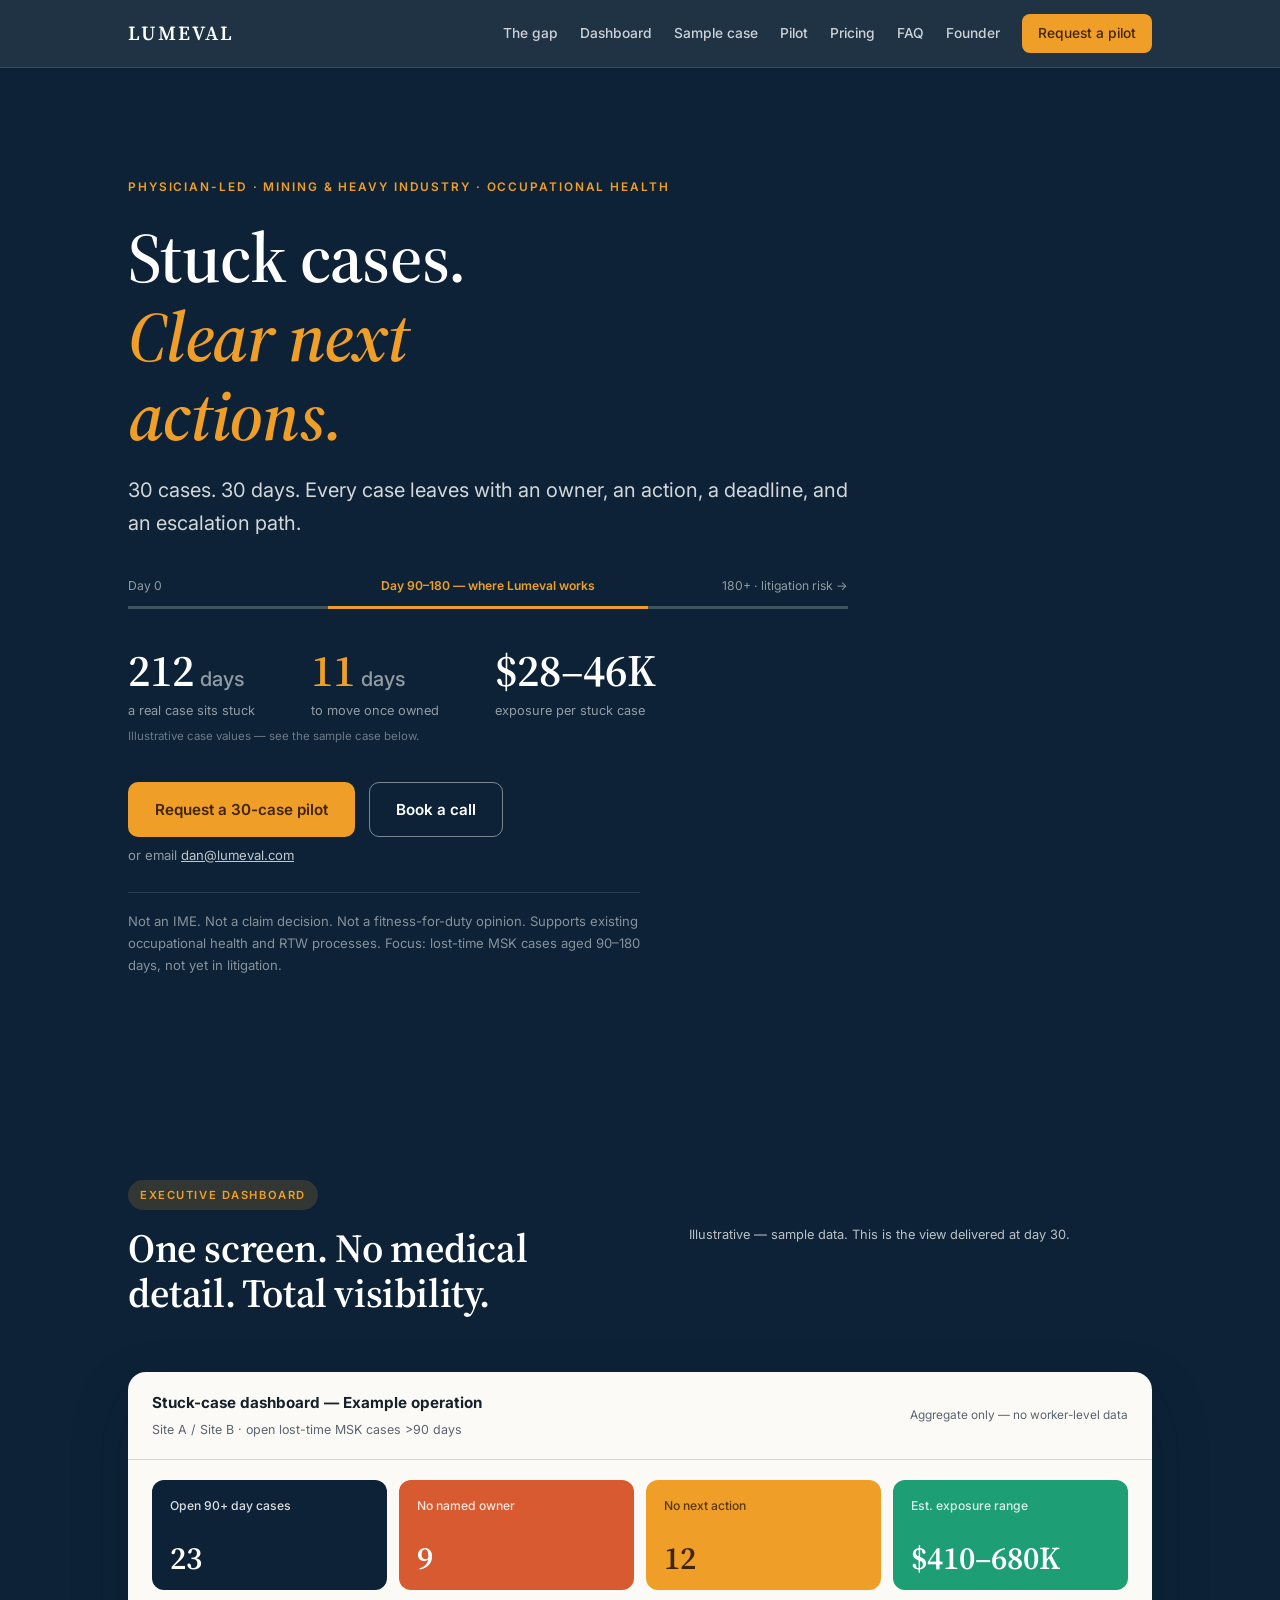
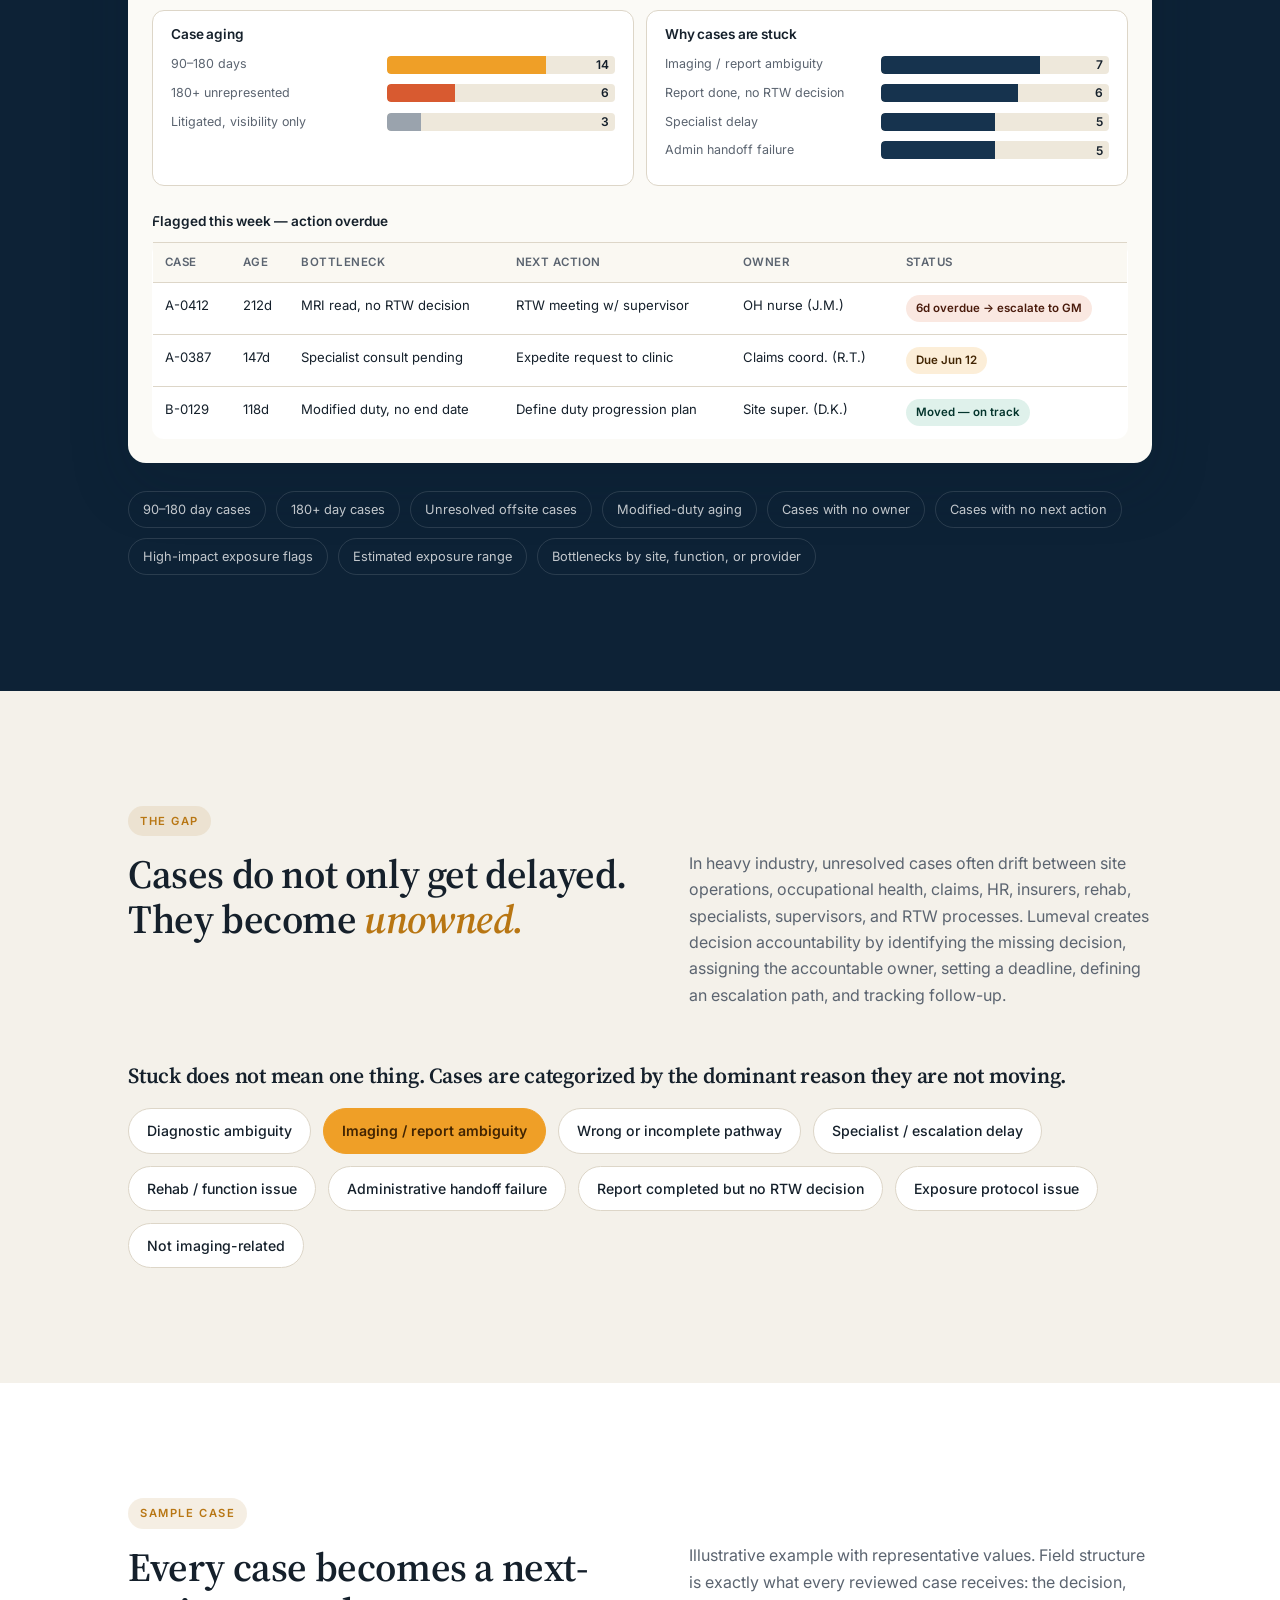
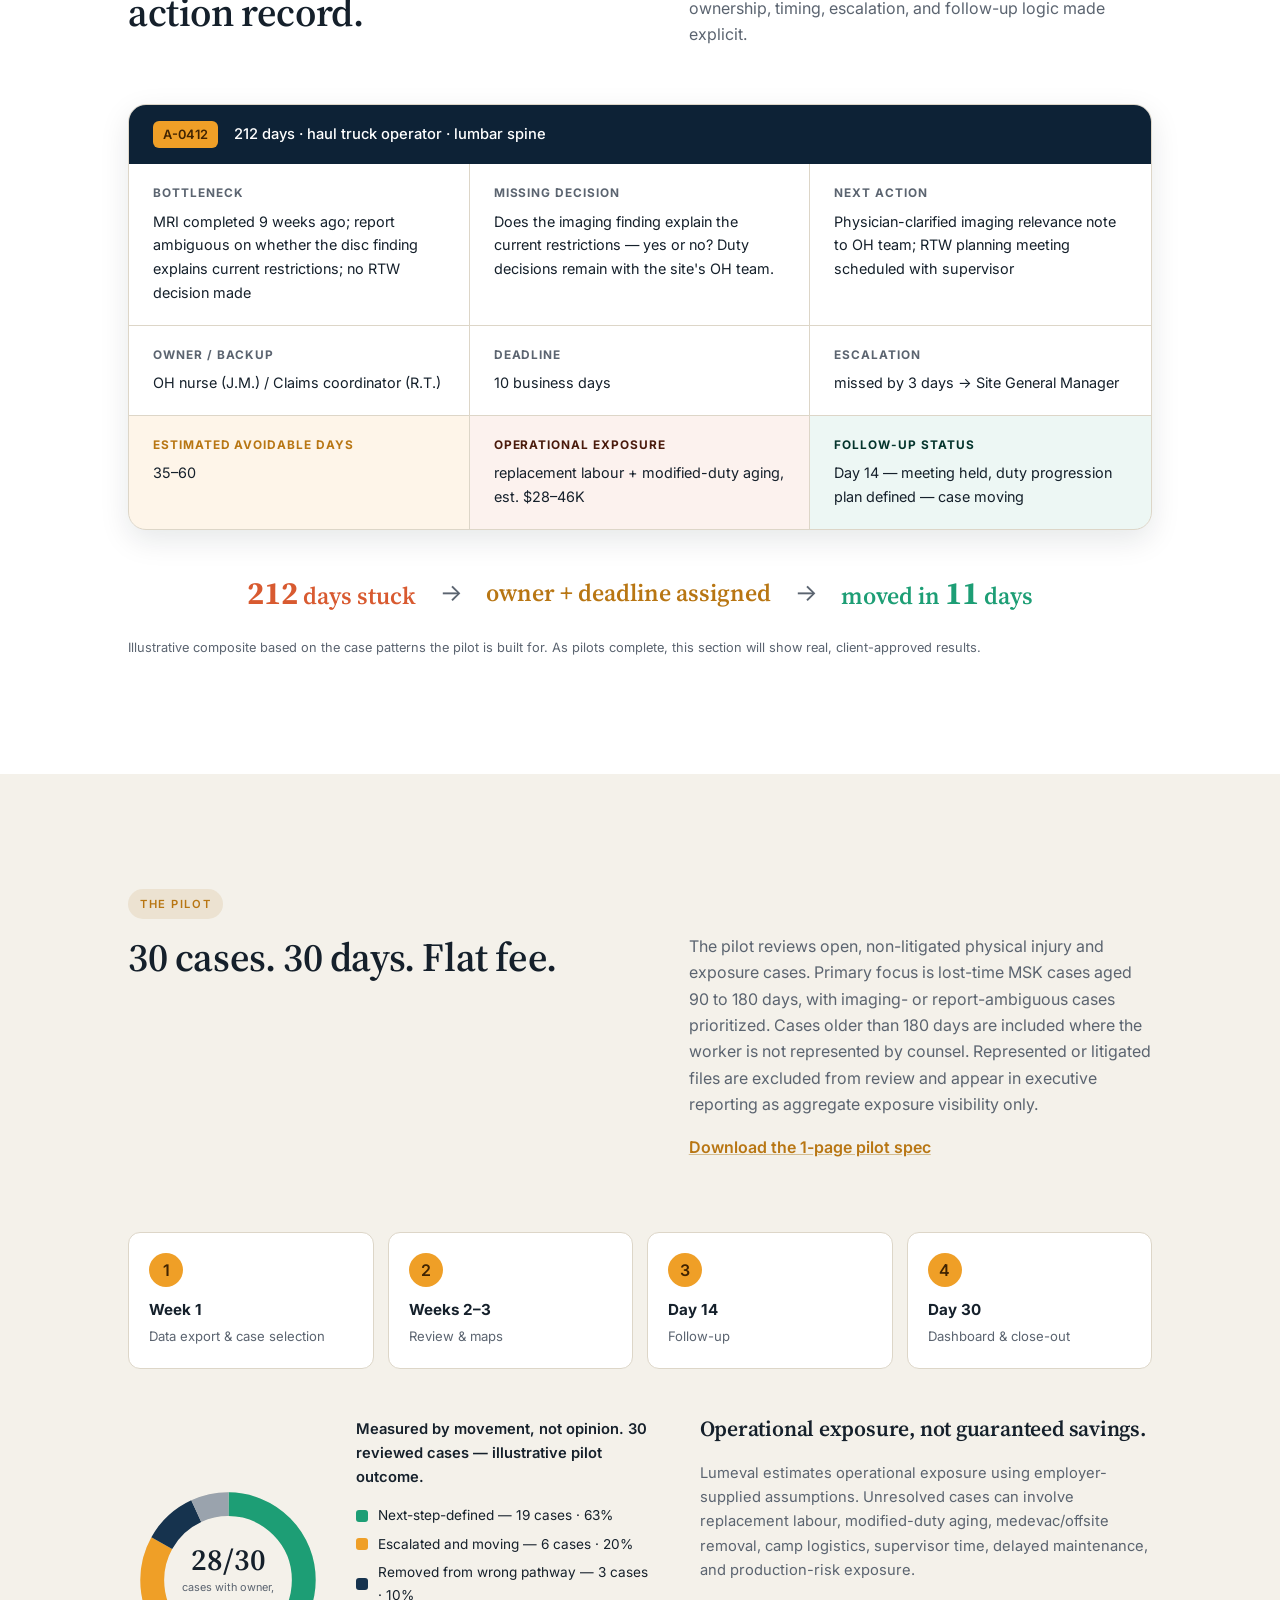
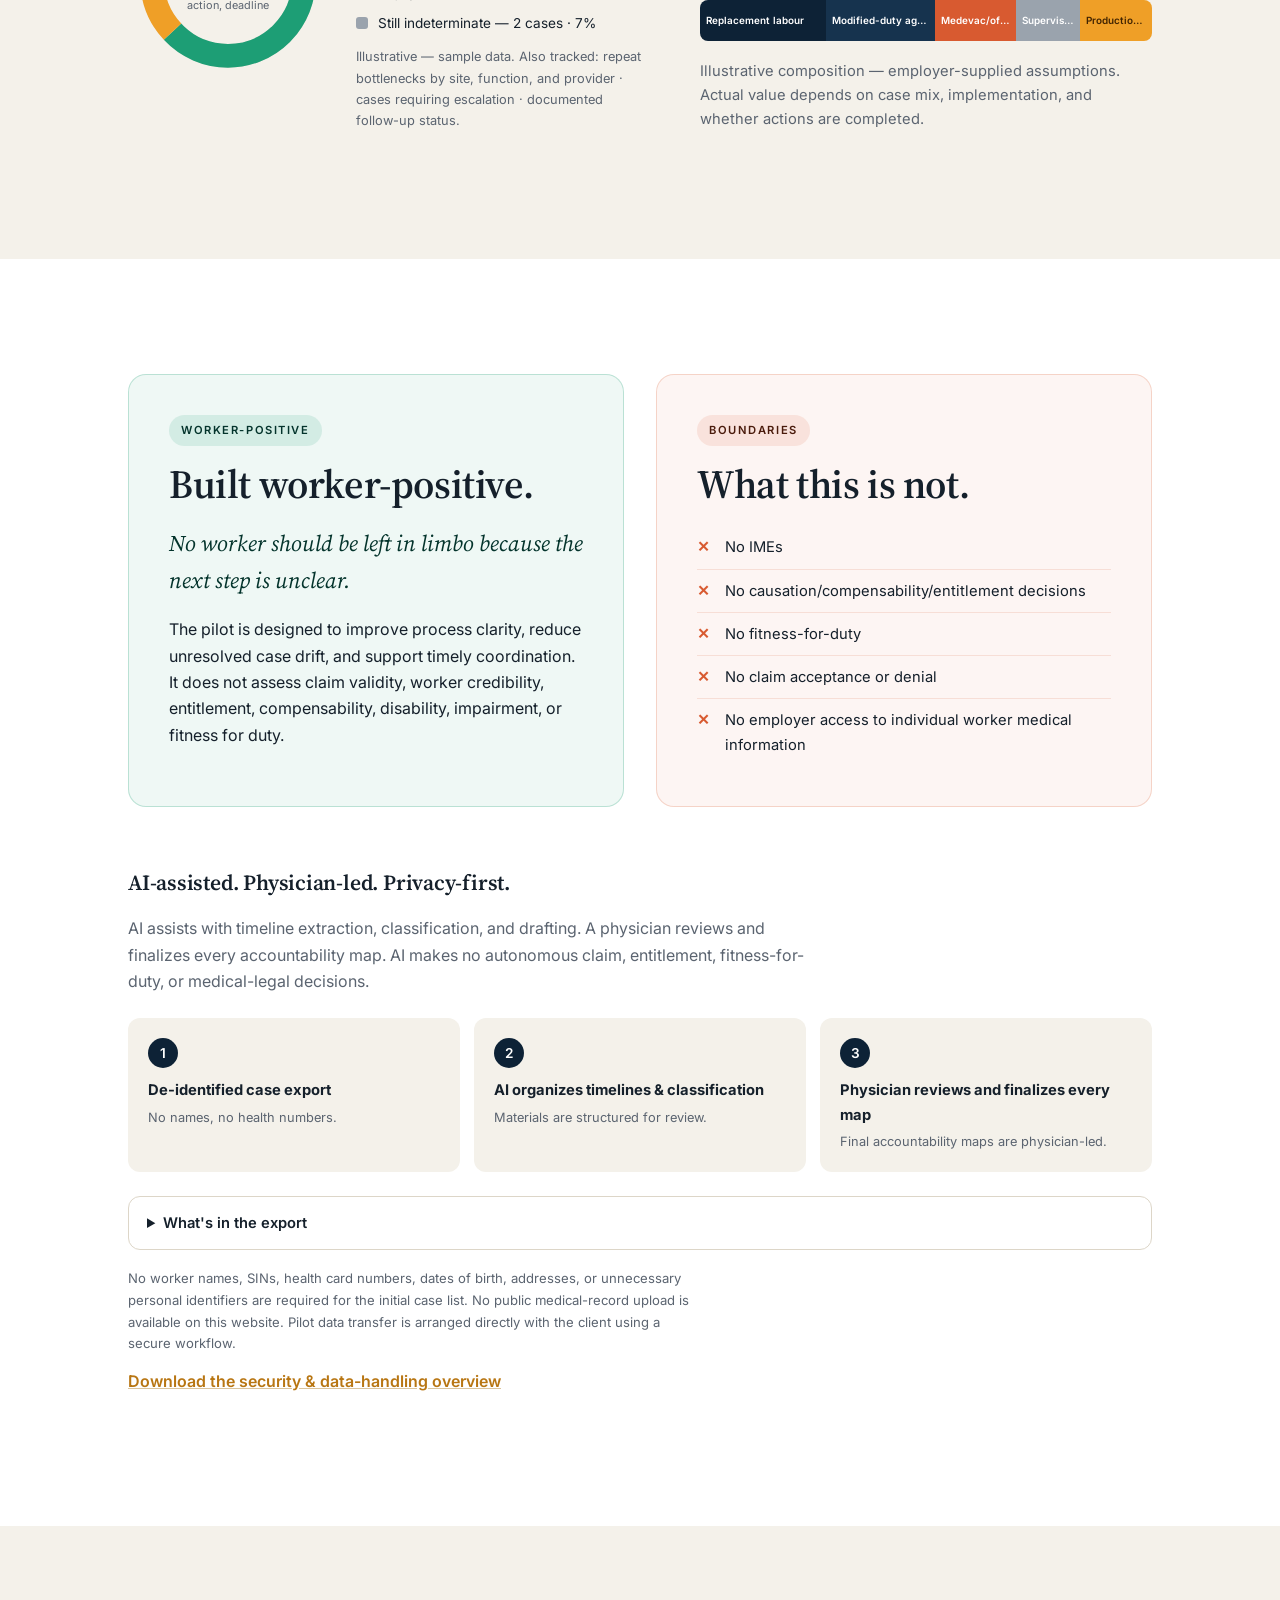
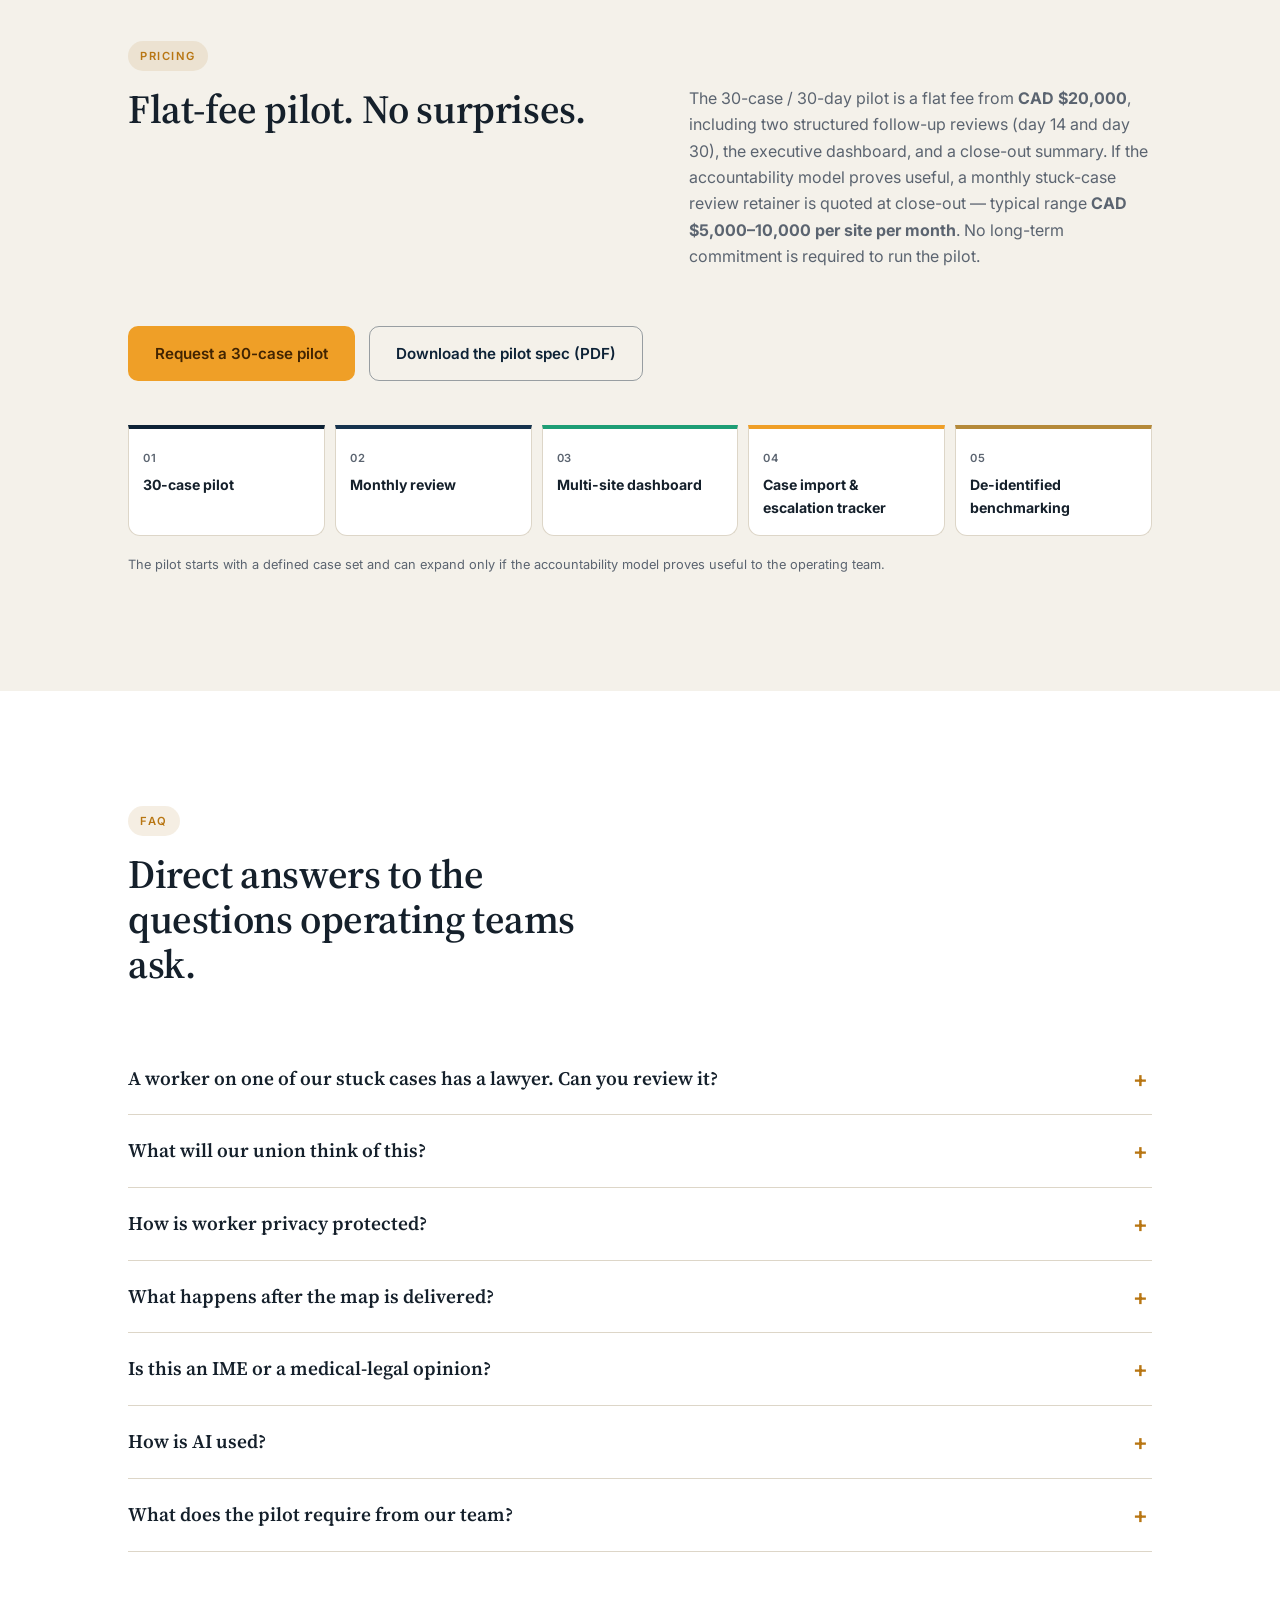
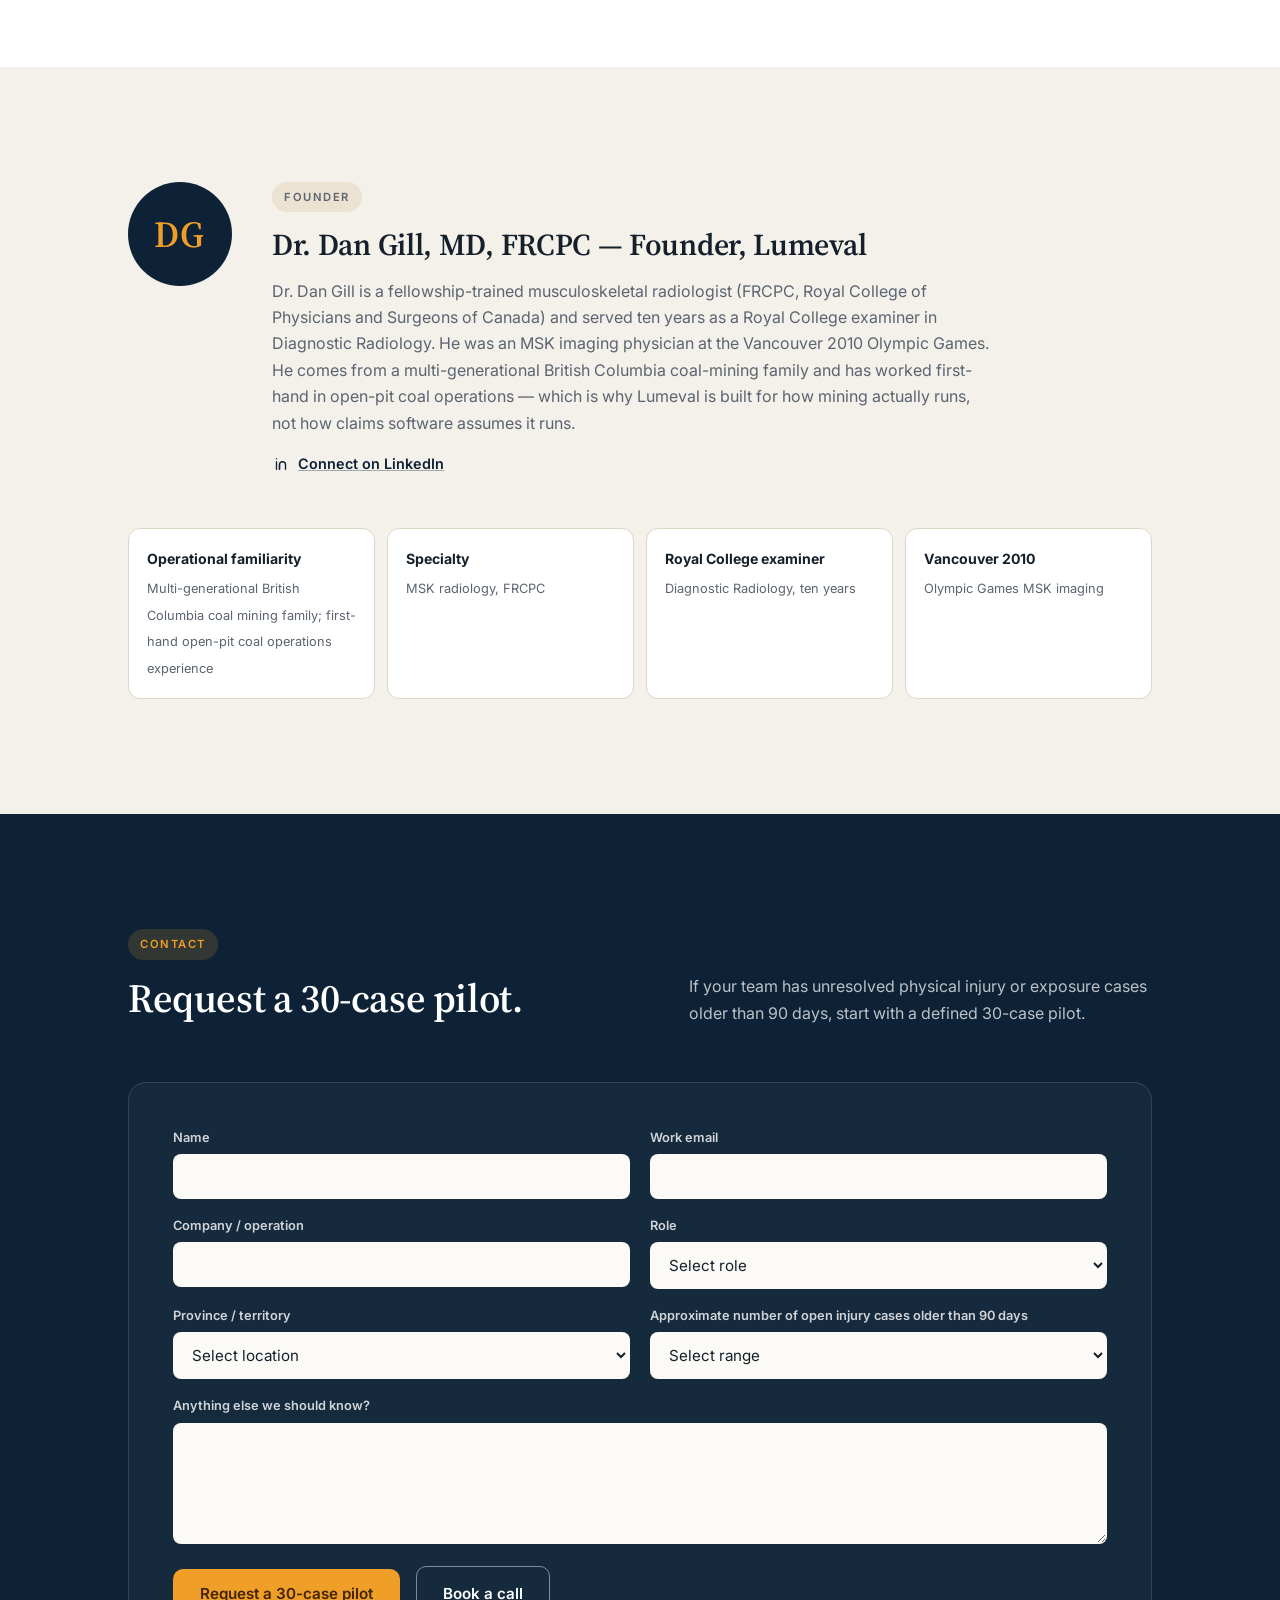
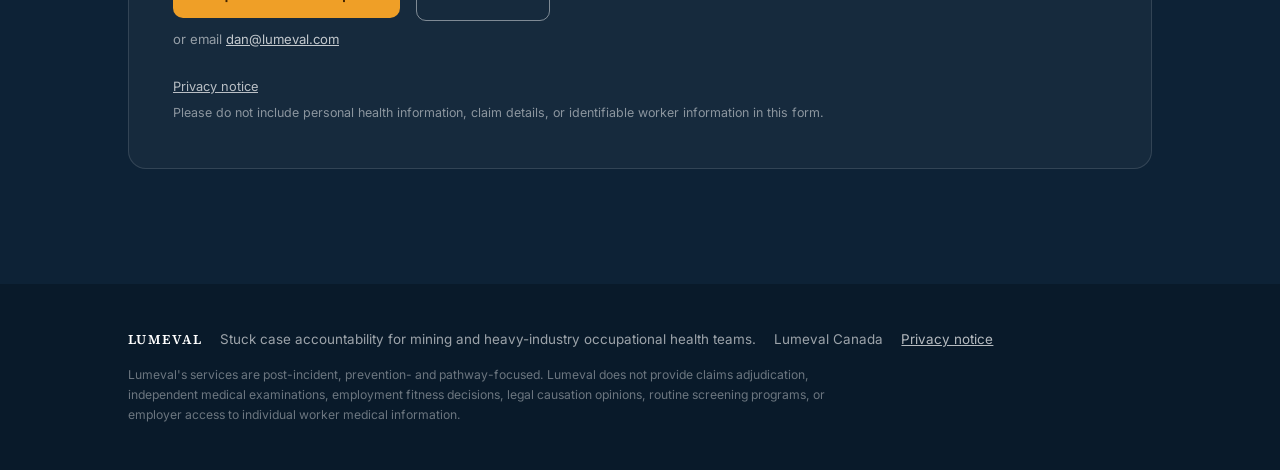
==== commit 013ff503: "Align sample-case wording with CMPA scope: opinions inform, decisions stay with OH team" ====
--- a/index.html
+++ b/index.html
@@ -163,7 +163,7 @@
             <header><span class="case-id">A-0412</span> 212 days · haul truck operator · lumbar spine</header>
             <div class="case-fields">
               <div><b>Bottleneck</b><p>MRI completed 9 weeks ago; report ambiguous on whether the disc finding explains current restrictions; no RTW decision made</p></div>
-              <div><b>Missing decision</b><p>Does the imaging finding change the modified-duty plan — yes or no?</p></div>
+              <div><b>Missing decision</b><p>Does the imaging finding explain the current restrictions — yes or no? Duty decisions remain with the site's OH team.</p></div>
               <div><b>Next action</b><p>Physician-clarified imaging relevance note to OH team; RTW planning meeting scheduled with supervisor</p></div>
               <div><b>Owner / backup</b><p>OH nurse (J.M.) / Claims coordinator (R.T.)</p></div>
               <div><b>Deadline</b><p>10 business days</p></div>
@@ -335,7 +335,7 @@
             <p class="section-heading-right">If your team has unresolved physical injury or exposure cases older than 90 days, start with a defined 30-case pilot.</p>
           </div>
           <div class="contact-block form-panel">
-            <form id="pilot-form" name="pilot-intake" method="POST" action="https://formspree.io/f/FORM_ID" novalidate>
+            <form id="pilot-form" name="pilot-intake" method="POST" action="https://formspree.io/f/mkoaveao" novalidate>
               <p class="form-field hidden-field" aria-hidden="true"><label>Leave this field blank <input name="_gotcha" tabindex="-1" autocomplete="off"></label></p>
               <div class="form-grid">
                 <p class="form-field"><label for="name">Name</label><input id="name" name="name" type="text" required autocomplete="name"></p>
@@ -376,7 +376,7 @@
     <script>
       // Replace these constants when production integrations are ready.
       const CALENDLY_URL = 'https://calendly.com/REPLACE_ME';
-      const FORMSPREE_FORM_ID = 'FORM_ID';
+      const FORMSPREE_FORM_ID = 'mkoaveao';
       const FORMSPREE_ENDPOINT = `https://formspree.io/f/${FORMSPREE_FORM_ID}`;
       const reduceMotion = window.matchMedia('(prefers-reduced-motion: reduce)').matches;
       document.querySelectorAll('.reveal').forEach((el) => el.classList.add('is-ready'));
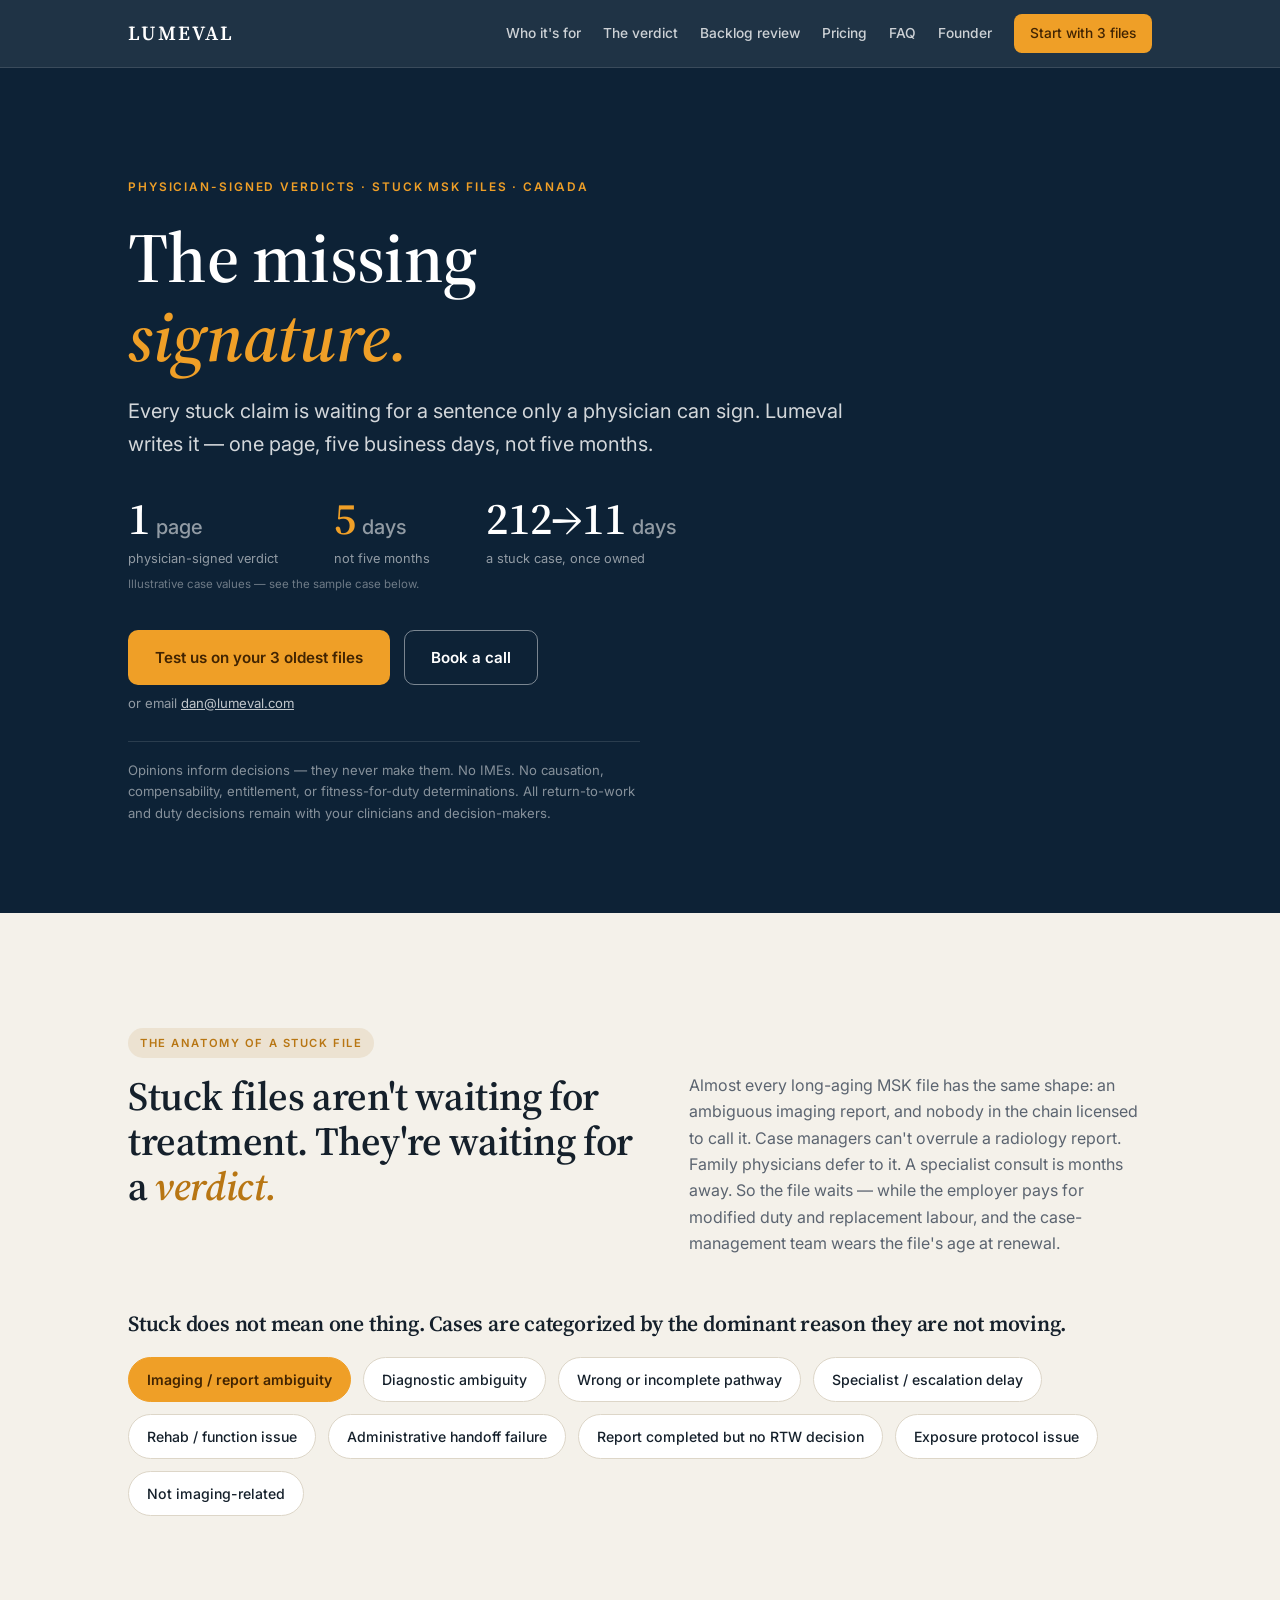
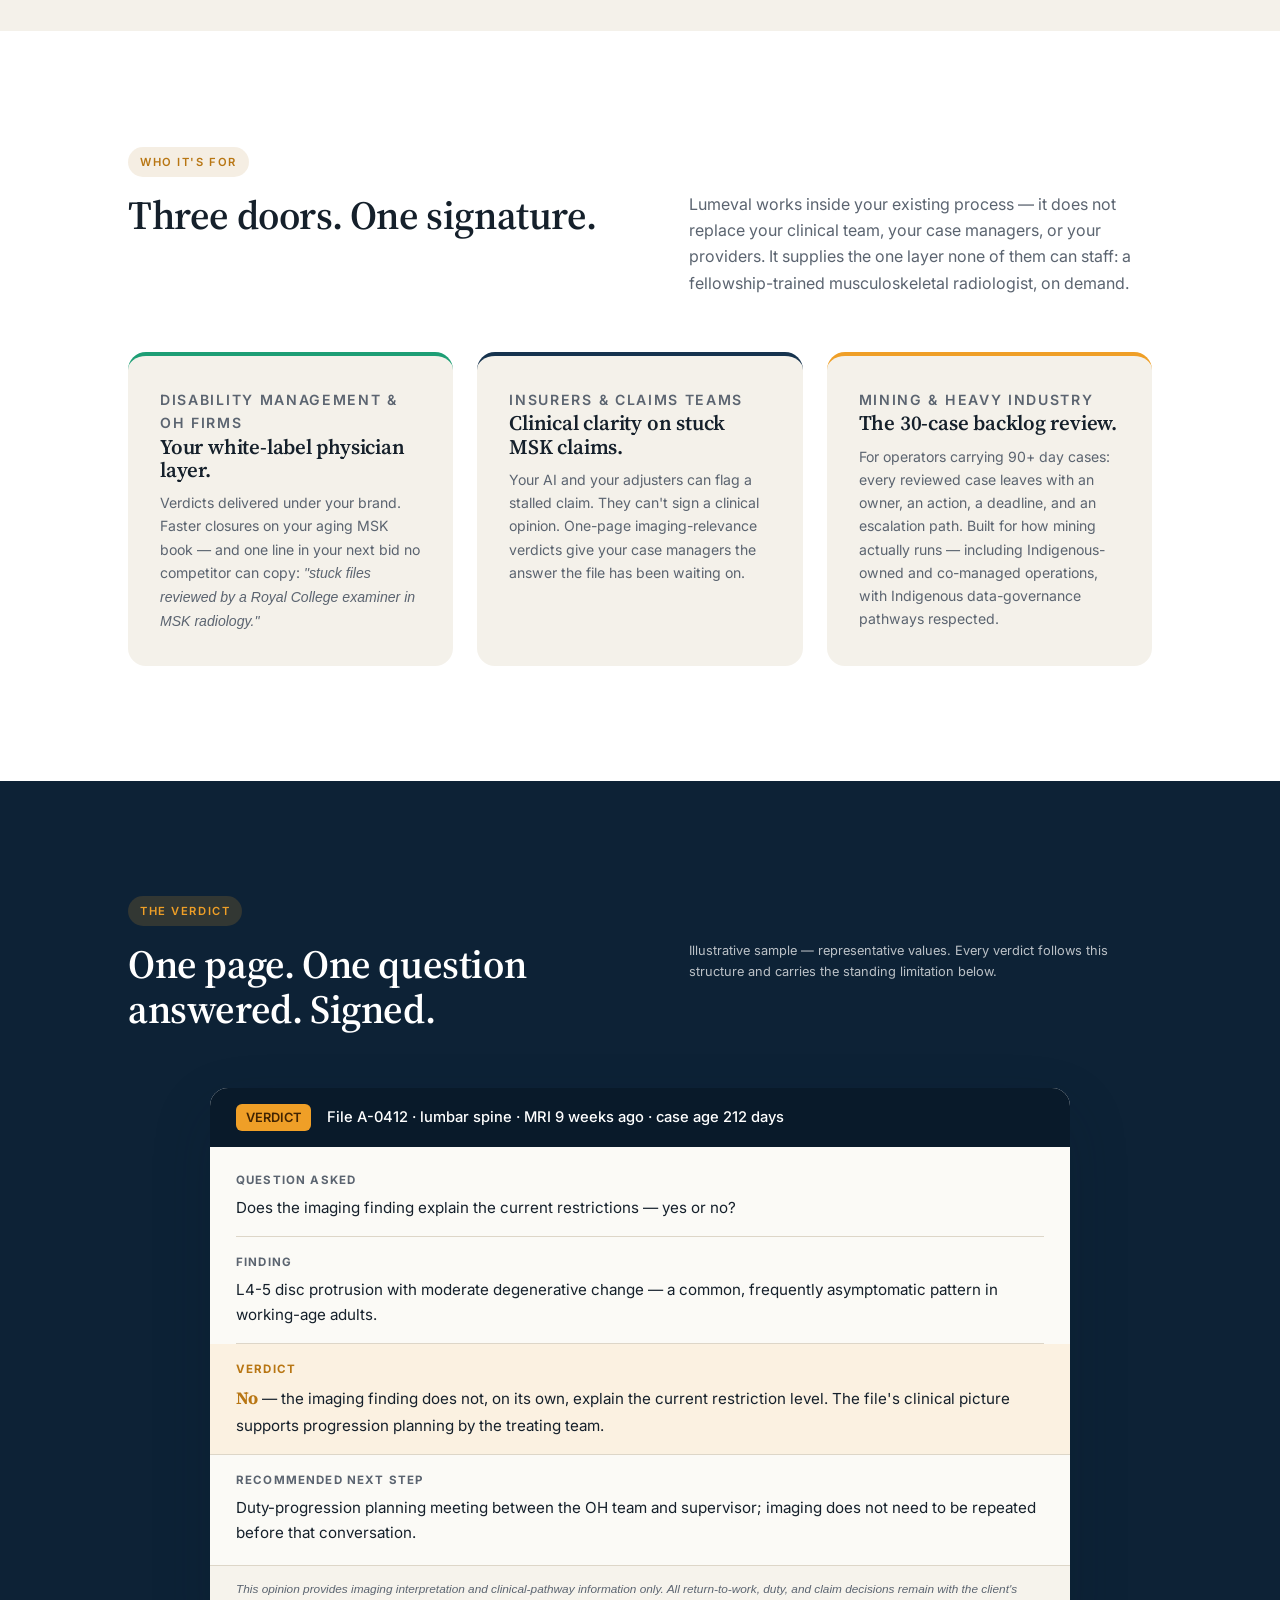
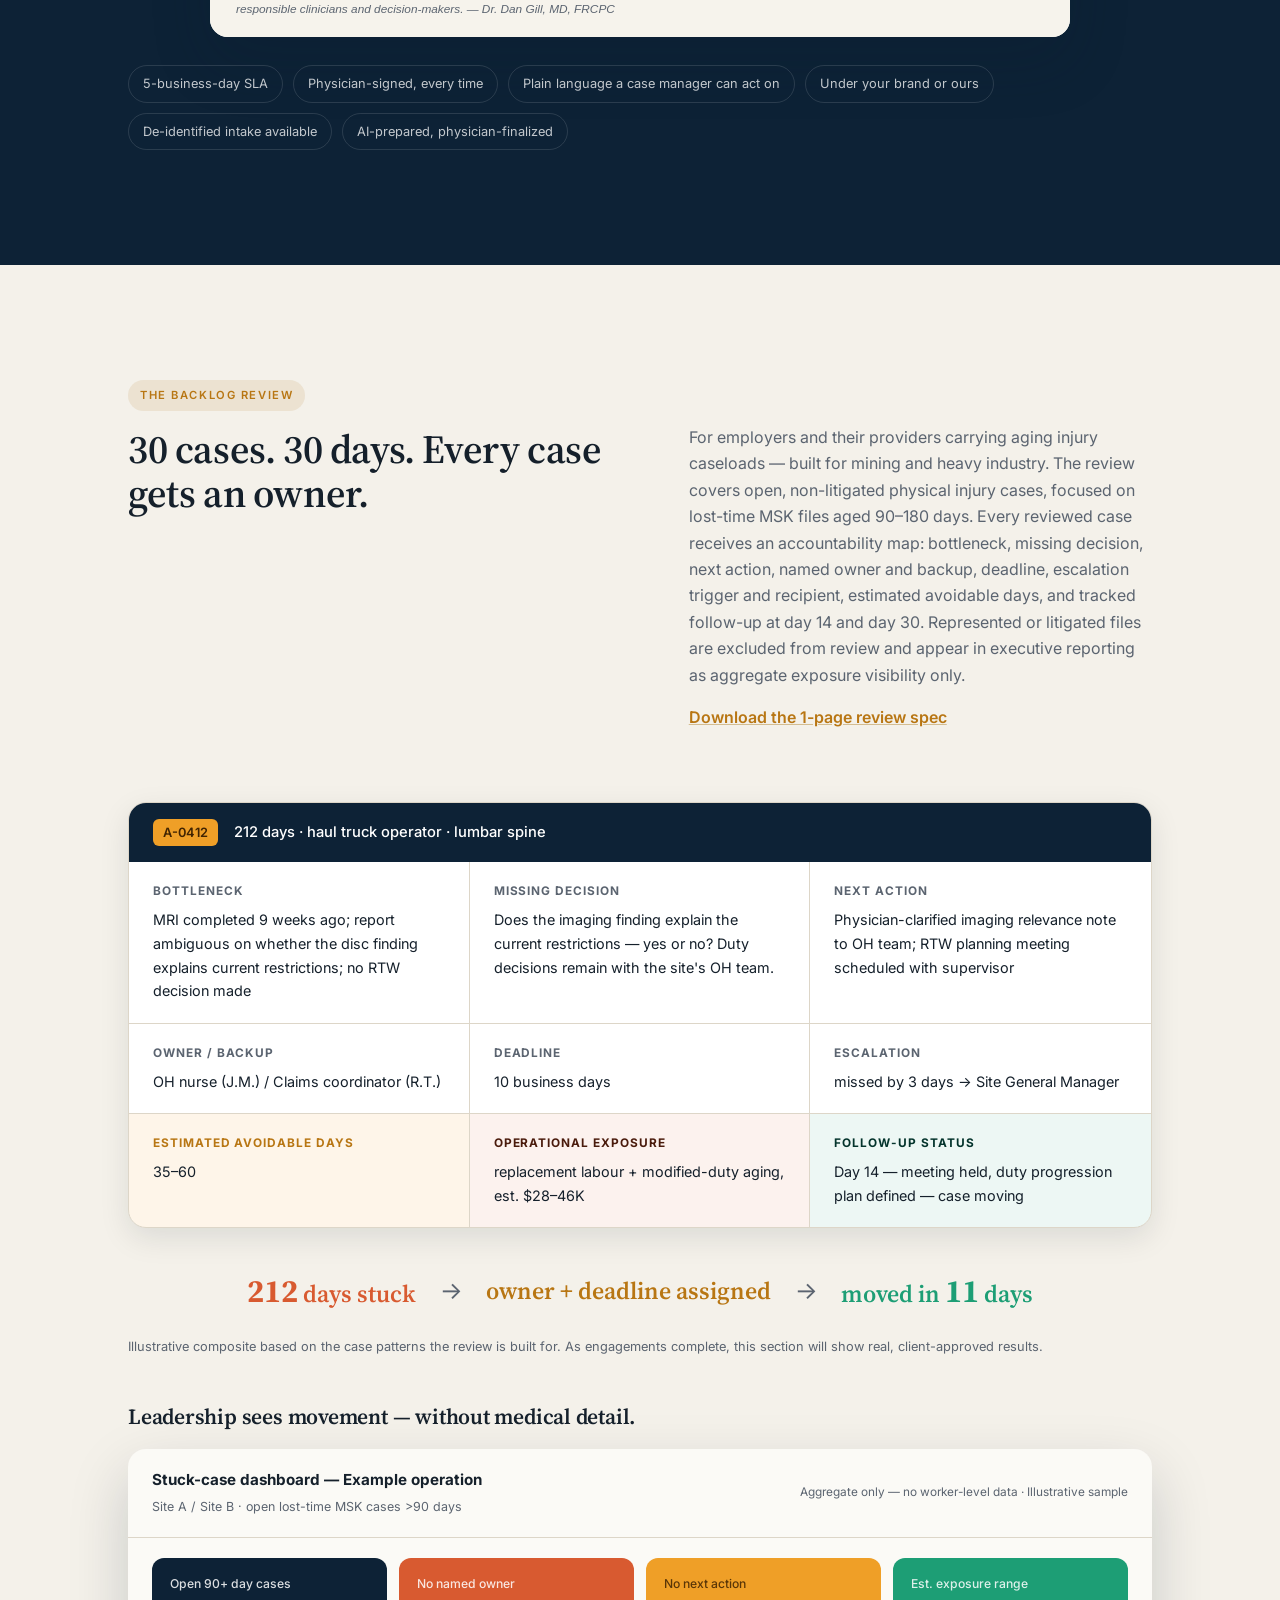
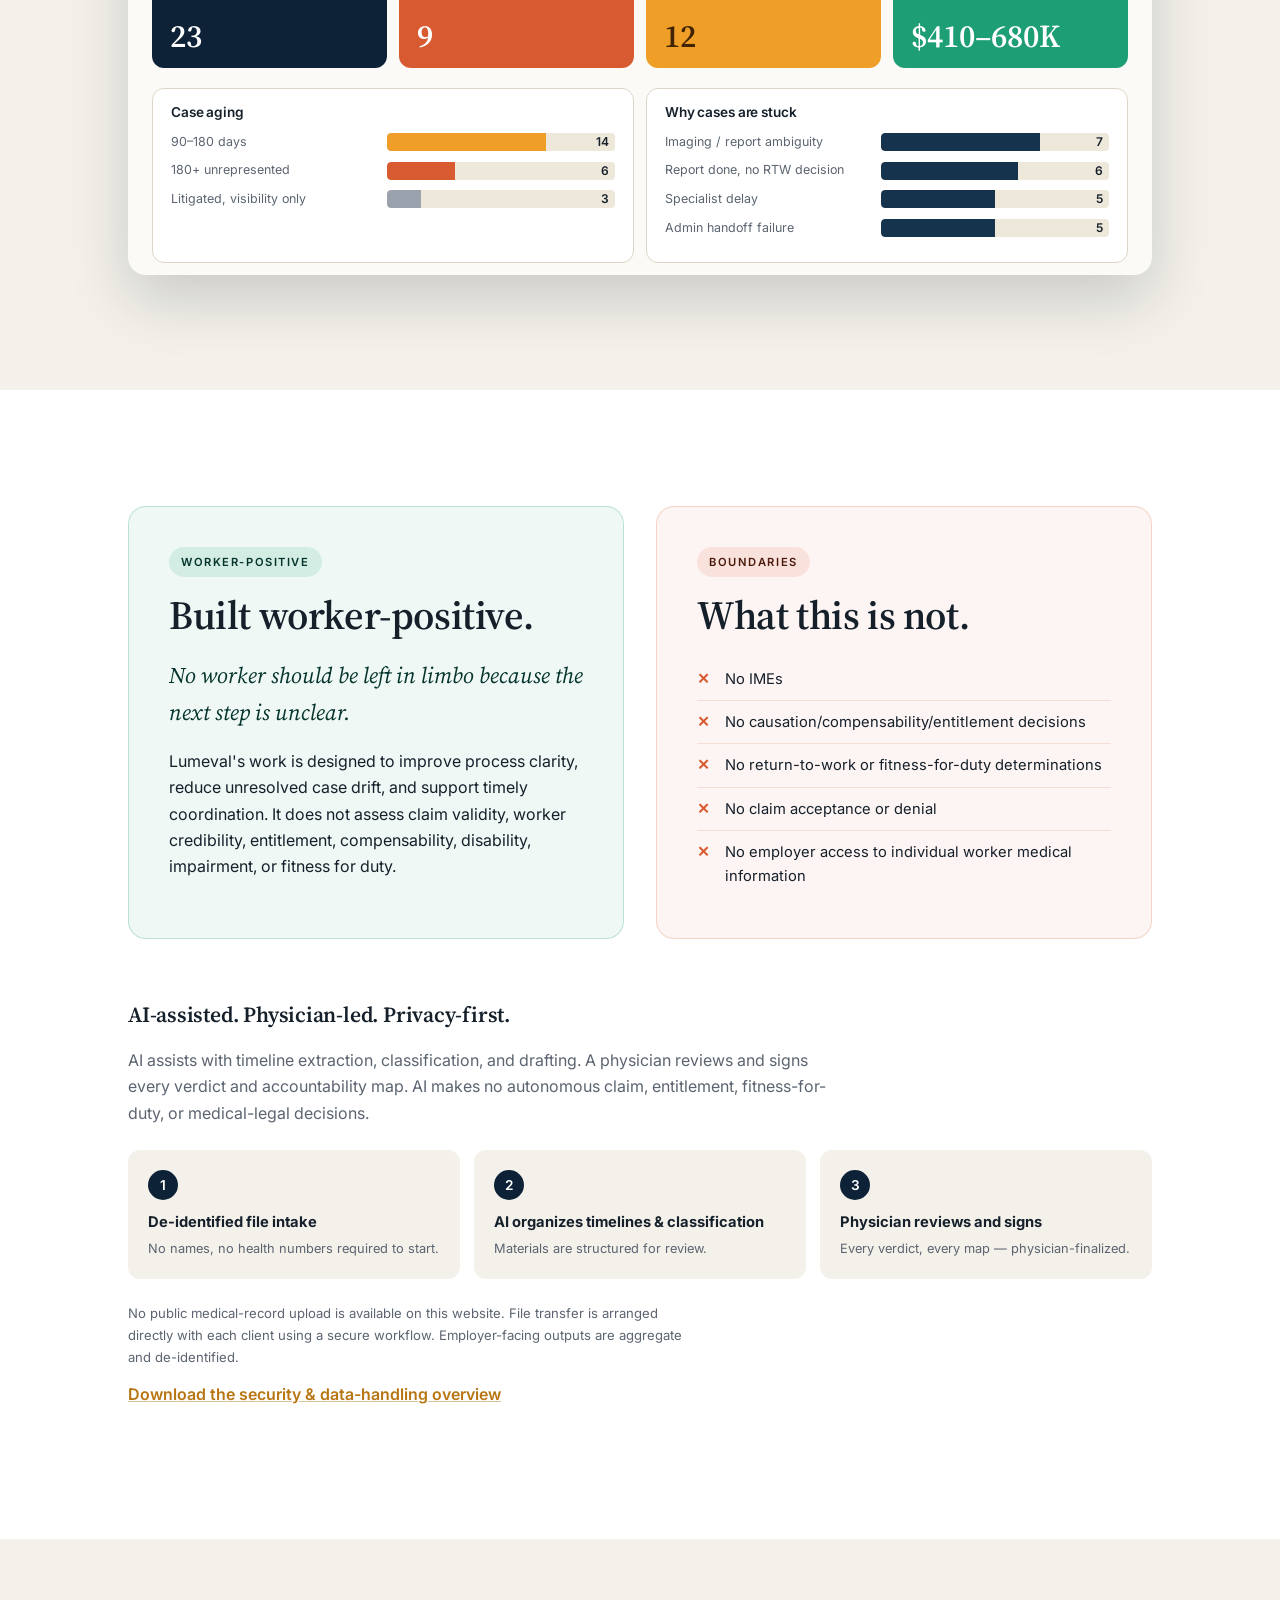
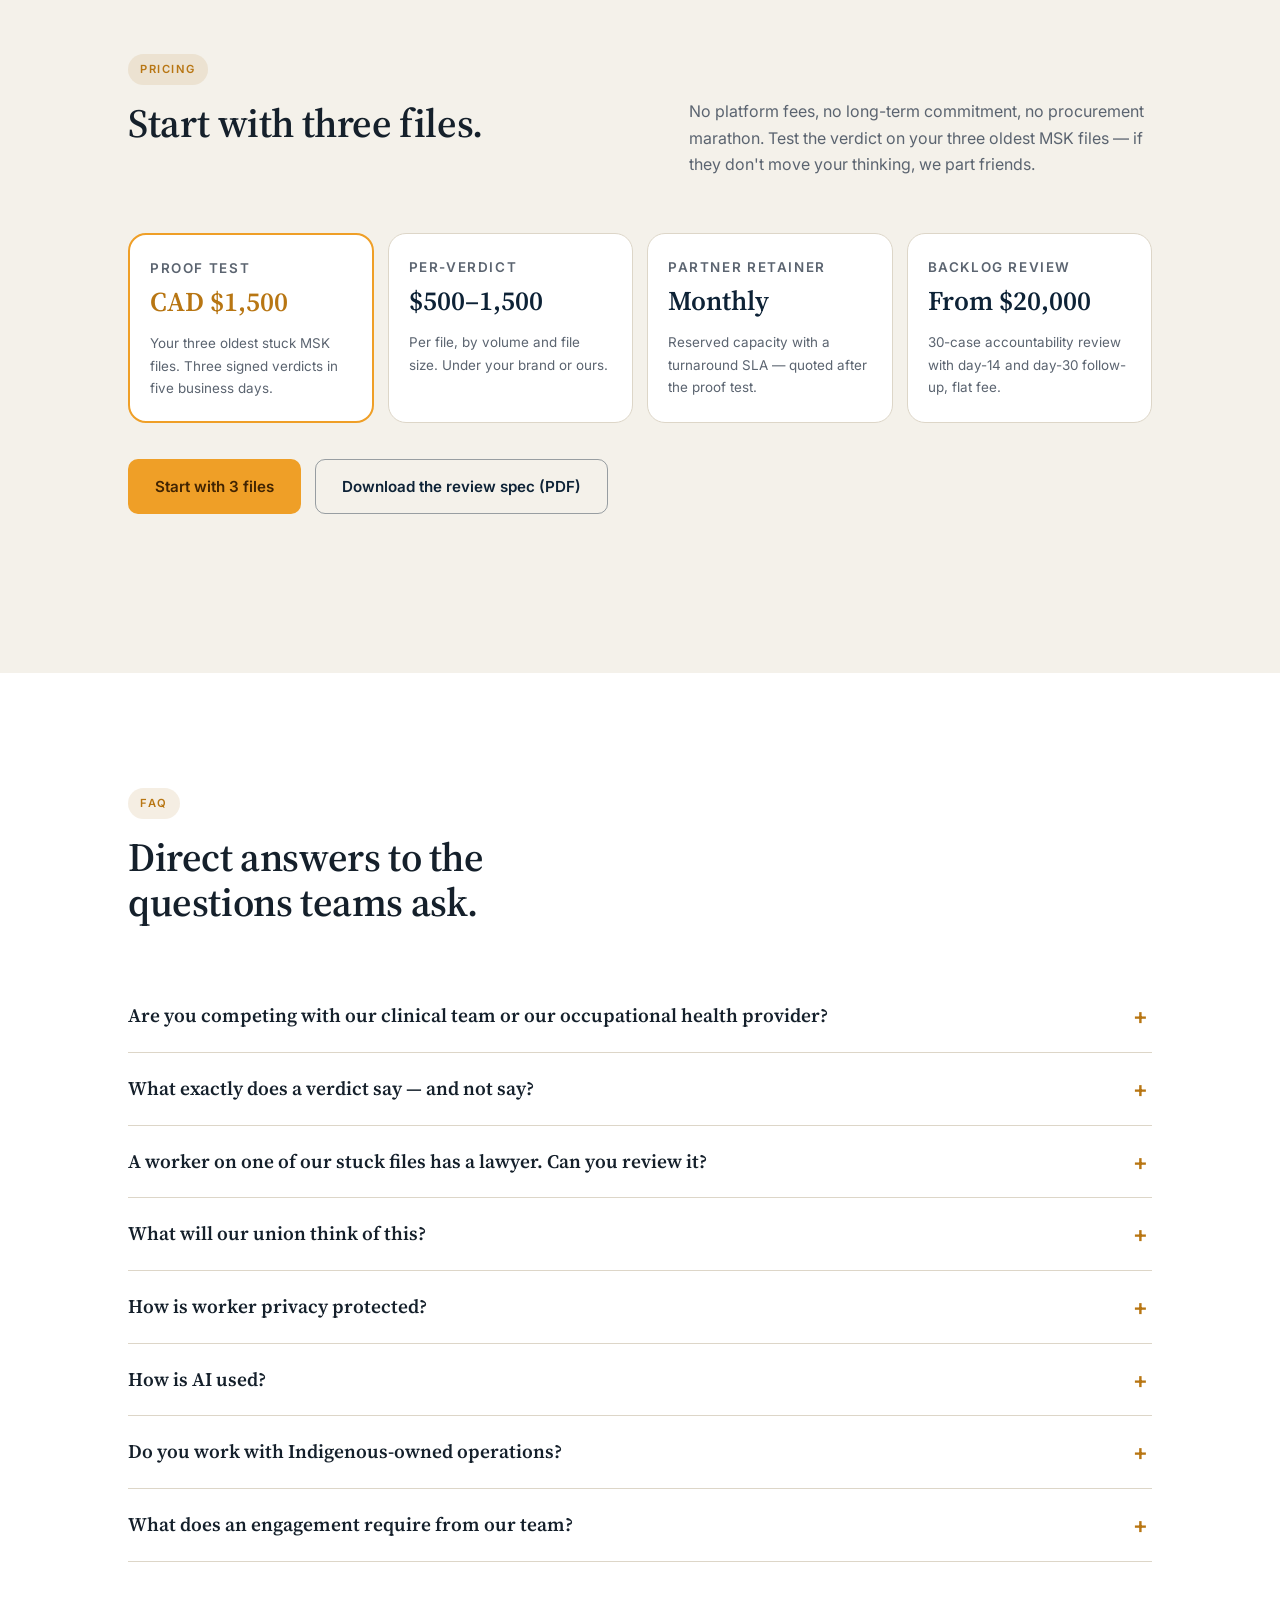
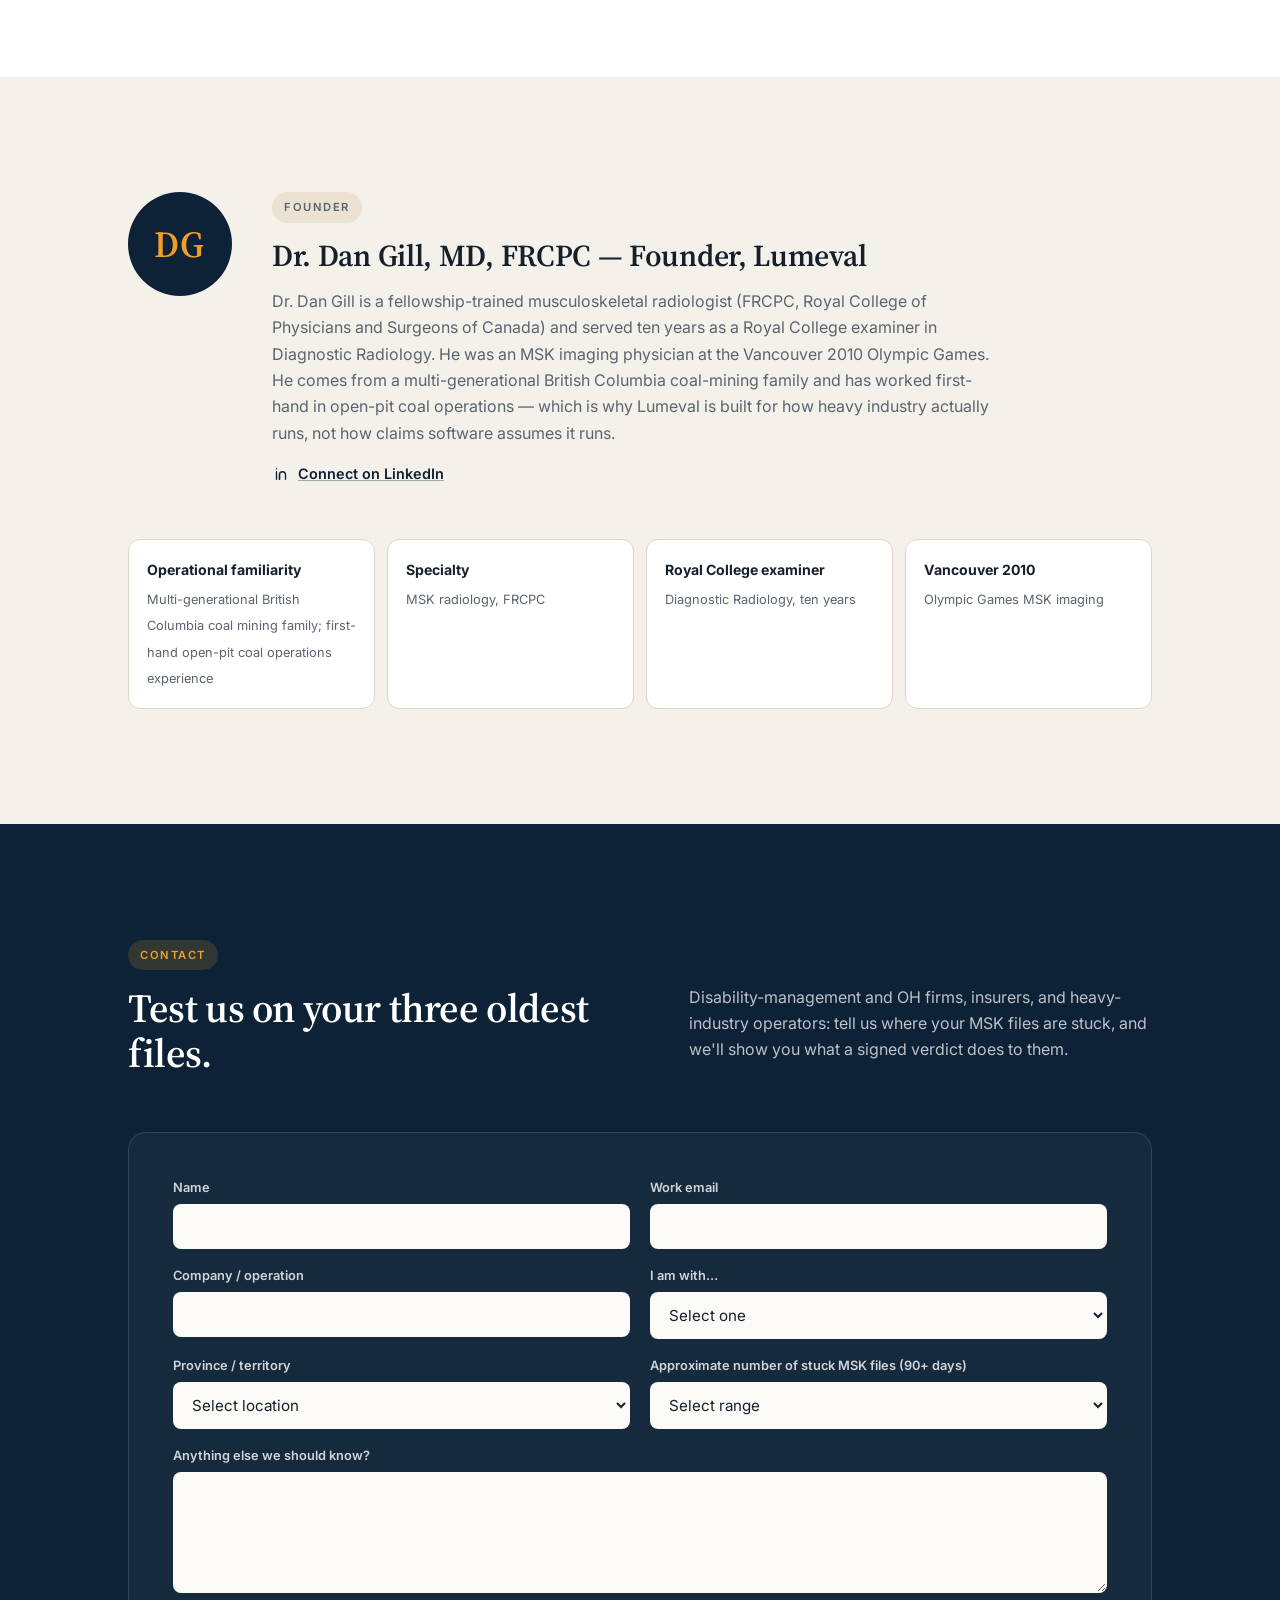
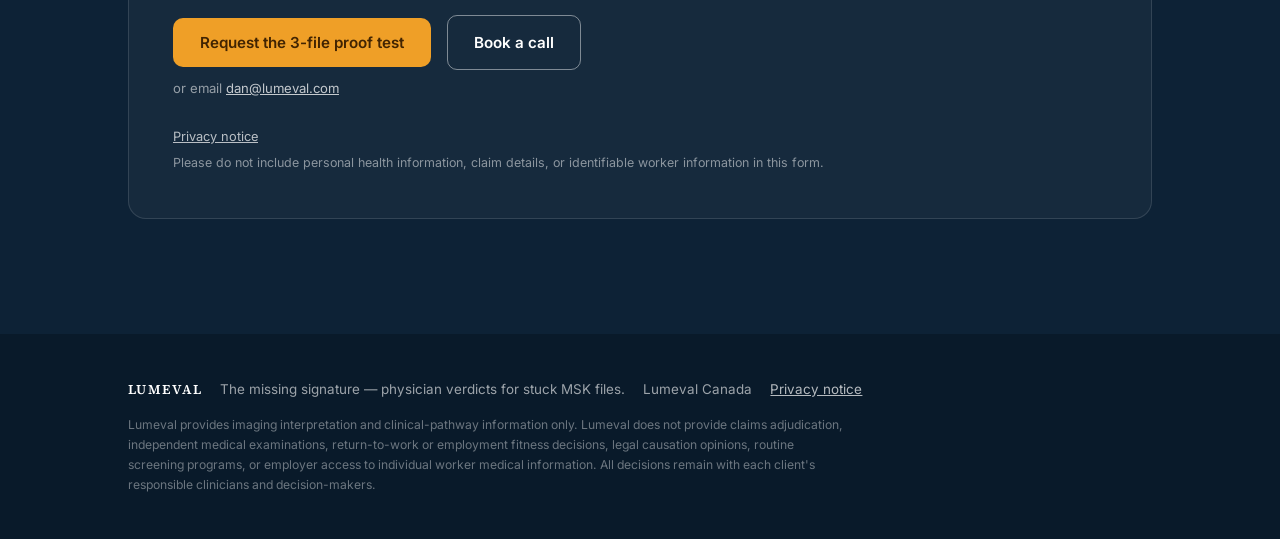
==== commit 2bac4726: "Reposition site: The Missing Signature — verdict-led, three doors, backlog review retains dashboard " ====
--- a/index.html
+++ b/index.html
@@ -3,22 +3,22 @@
   <head>
     <meta charset="utf-8">
     <meta name="viewport" content="width=device-width, initial-scale=1">
-    <title>Lumeval | Stuck Case Accountability Pilot</title>
-    <meta name="description" content="Physician-led stuck-case accountability for mining and heavy-industry occupational health teams. 30 cases, 30 days: every 90–180 day stuck case gets an owner, action, deadline, and escalation path.">
-    <meta property="og:title" content="Lumeval | Stuck Case Accountability Pilot">
-    <meta property="og:description" content="Physician-led stuck-case accountability for mining and heavy-industry occupational health teams.">
+    <title>Lumeval | The Missing Signature — Physician Verdicts for Stuck MSK Files</title>
+    <meta name="description" content="Every stuck claim is waiting for a sentence only a physician can sign. Lumeval delivers one-page, physician-signed verdicts on stuck musculoskeletal files in five days — plus 30-case accountability reviews for mining and heavy industry.">
+    <meta property="og:title" content="Lumeval | The Missing Signature">
+    <meta property="og:description" content="One-page, physician-signed verdicts for stuck MSK files — five days, not five months.">
     <meta property="og:type" content="website">
     <meta property="og:image" content="https://www.lumeval.com/assets/lumeval-og.png">
     <meta property="og:url" content="https://www.lumeval.com">
     <meta name="twitter:card" content="summary_large_image">
-    <meta name="twitter:title" content="Lumeval | Stuck Case Accountability Pilot">
-    <meta name="twitter:description" content="30 cases, 30 days: every 90–180 day stuck case gets an owner, action, deadline, and escalation path.">
+    <meta name="twitter:title" content="Lumeval | The Missing Signature">
+    <meta name="twitter:description" content="One-page, physician-signed verdicts for stuck MSK files — five days, not five months.">
     <meta name="twitter:image" content="https://www.lumeval.com/assets/lumeval-og.png">
     <link rel="canonical" href="https://www.lumeval.com/">
     <link rel="preconnect" href="https://fonts.googleapis.com">
     <link rel="preconnect" href="https://fonts.gstatic.com" crossorigin>
     <link href="https://fonts.googleapis.com/css2?family=Source+Serif+4:opsz,wght@8..60,400;8..60,500;8..60,600&family=Inter:wght@400;500;600&display=swap" rel="stylesheet">
-    <link rel="stylesheet" href="styles.css?v=timewindow-1">
+    <link rel="stylesheet" href="styles.css?v=verdict-1">
     <script type="application/ld+json">
       {
         "@context": "https://schema.org",
@@ -42,14 +42,13 @@
       <nav class="nav" aria-label="Primary navigation">
         <a class="brand" href="#main">Lumeval</a>
         <div class="nav-links">
-          <a href="#gap">The gap</a>
-          <a href="#dashboard">Dashboard</a>
-          <a href="#sample-case">Sample case</a>
-          <a href="#pilot">Pilot</a>
+          <a href="#doors">Who it's for</a>
+          <a href="#verdict">The verdict</a>
+          <a href="#backlog">Backlog review</a>
           <a href="#pricing">Pricing</a>
           <a href="#faq">FAQ</a>
           <a href="#founder">Founder</a>
-          <a class="nav-cta" href="#contact">Request a pilot</a>
+          <a class="nav-cta" href="#contact">Start with 3 files</a>
         </div>
       </nav>
     </header>
@@ -59,41 +58,135 @@
       <!-- 1 · HERO -->
       <section class="hero reveal">
         <div class="container">
-          <p class="eyebrow">PHYSICIAN-LED · MINING &amp; HEAVY INDUSTRY · OCCUPATIONAL HEALTH</p>
-          <h1 class="hero-headline">Stuck cases.<br><em>Clear next actions.</em></h1>
-          <p class="hero-lede">30 cases. 30 days. Every case leaves with an owner, an action, a deadline, and an escalation path.</p>
-
-          <div class="timeline-spine" role="img" aria-label="Case timeline from day 0 to beyond 180 days; Lumeval works in the 90 to 180 day window">
-            <div class="spine-seg seg-early"><span>Day 0</span></div>
-            <div class="spine-seg seg-window"><span class="seg-label">Day 90–180 — where Lumeval works</span></div>
-            <div class="spine-seg seg-late"><span>180+ · litigation risk →</span></div>
-          </div>
+          <p class="eyebrow">PHYSICIAN-SIGNED VERDICTS · STUCK MSK FILES · CANADA</p>
+          <h1 class="hero-headline">The missing<br><em>signature.</em></h1>
+          <p class="hero-lede">Every stuck claim is waiting for a sentence only a physician can sign. Lumeval writes it — one page, five business days, not five months.</p>
 
           <div class="hero-stats">
-            <div class="hstat"><strong>212<i>days</i></strong><span>a real case sits stuck</span></div>
-            <div class="hstat hstat-amber"><strong>11<i>days</i></strong><span>to move once owned</span></div>
-            <div class="hstat"><strong>$28–46K</strong><span>exposure per stuck case</span></div>
+            <div class="hstat"><strong>1<i>page</i></strong><span>physician-signed verdict</span></div>
+            <div class="hstat hstat-amber"><strong>5<i>days</i></strong><span>not five months</span></div>
+            <div class="hstat"><strong>212→11<i>days</i></strong><span>a stuck case, once owned</span></div>
           </div>
           <p class="hero-stat-note">Illustrative case values — see the sample case below.</p>
 
           <div class="hero-actions">
-            <a class="button button-primary" href="#contact">Request a 30-case pilot</a>
-            <a class="button button-secondary booking-link" href="mailto:dan@lumeval.com?subject=Book%20Lumeval%20case%20accountability%20call">Book a call</a>
+            <a class="button button-primary" href="#contact">Test us on your 3 oldest files</a>
+            <a class="button button-secondary booking-link" href="mailto:dan@lumeval.com?subject=Book%20Lumeval%20call">Book a call</a>
           </div>
           <p class="booking-email">or email <a href="mailto:dan@lumeval.com">dan@lumeval.com</a></p>
-          <p class="hero-trust-line">Not an IME. Not a claim decision. Not a fitness-for-duty opinion. Supports existing occupational health and RTW processes. Focus: lost-time MSK cases aged 90–180 days, not yet in litigation.</p>
-        </div>
-      </section>
-
-      <!-- 2 · DASHBOARD -->
-      <section id="dashboard" class="section section-navy reveal">
-        <div class="container">
-          <div class="section-heading">
-            <div class="section-heading-left"><p class="section-eyebrow pill">EXECUTIVE DASHBOARD</p><h2>One screen. No medical detail. Total visibility.</h2></div>
-            <p class="section-heading-right mockup-caption">Illustrative — sample data. This is the view delivered at day 30.</p>
-          </div>
+          <p class="hero-trust-line">Opinions inform decisions — they never make them. No IMEs. No causation, compensability, entitlement, or fitness-for-duty determinations. All return-to-work and duty decisions remain with your clinicians and decision-makers.</p>
+        </div>
+      </section>
+
+      <!-- 2 · THE GAP -->
+      <section id="gap" class="section section-offwhite reveal">
+        <div class="container">
+          <div class="section-heading">
+            <div class="section-heading-left"><p class="section-eyebrow pill">THE ANATOMY OF A STUCK FILE</p><h2>Stuck files aren't waiting for treatment. They're waiting for a <em>verdict.</em></h2></div>
+            <p class="section-heading-right">Almost every long-aging MSK file has the same shape: an ambiguous imaging report, and nobody in the chain licensed to call it. Case managers can't overrule a radiology report. Family physicians defer to it. A specialist consult is months away. So the file waits — while the employer pays for modified duty and replacement labour, and the case-management team wears the file's age at renewal.</p>
+          </div>
+          <h3 class="sub-head">Stuck does not mean one thing. Cases are categorized by the dominant reason they are not moving.</h3>
+          <ul class="bucket-cloud">
+            <li class="bucket-chip bucket-amber">Imaging / report ambiguity</li>
+            <li class="bucket-chip">Diagnostic ambiguity</li>
+            <li class="bucket-chip">Wrong or incomplete pathway</li>
+            <li class="bucket-chip">Specialist / escalation delay</li>
+            <li class="bucket-chip">Rehab / function issue</li>
+            <li class="bucket-chip">Administrative handoff failure</li>
+            <li class="bucket-chip">Report completed but no RTW decision</li>
+            <li class="bucket-chip">Exposure protocol issue</li>
+            <li class="bucket-chip">Not imaging-related</li>
+          </ul>
+        </div>
+      </section>
+
+      <!-- 3 · WHO IT'S FOR -->
+      <section id="doors" class="section section-white reveal">
+        <div class="container">
+          <div class="section-heading">
+            <div class="section-heading-left"><p class="section-eyebrow pill">WHO IT'S FOR</p><h2>Three doors. One signature.</h2></div>
+            <p class="section-heading-right">Lumeval works inside your existing process — it does not replace your clinical team, your case managers, or your providers. It supplies the one layer none of them can staff: a fellowship-trained musculoskeletal radiologist, on demand.</p>
+          </div>
+          <div class="doors-grid">
+            <article>
+              <p class="door-label">DISABILITY MANAGEMENT &amp; OH FIRMS</p>
+              <h3>Your white-label physician layer.</h3>
+              <p>Verdicts delivered under your brand. Faster closures on your aging MSK book — and one line in your next bid no competitor can copy: <em>"stuck files reviewed by a Royal College examiner in MSK radiology."</em></p>
+            </article>
+            <article>
+              <p class="door-label">INSURERS &amp; CLAIMS TEAMS</p>
+              <h3>Clinical clarity on stuck MSK claims.</h3>
+              <p>Your AI and your adjusters can flag a stalled claim. They can't sign a clinical opinion. One-page imaging-relevance verdicts give your case managers the answer the file has been waiting on.</p>
+            </article>
+            <article>
+              <p class="door-label">MINING &amp; HEAVY INDUSTRY</p>
+              <h3>The 30-case backlog review.</h3>
+              <p>For operators carrying 90+ day cases: every reviewed case leaves with an owner, an action, a deadline, and an escalation path. Built for how mining actually runs — including Indigenous-owned and co-managed operations, with Indigenous data-governance pathways respected.</p>
+            </article>
+          </div>
+        </div>
+      </section>
+
+      <!-- 4 · THE VERDICT -->
+      <section id="verdict" class="section section-navy reveal">
+        <div class="container">
+          <div class="section-heading">
+            <div class="section-heading-left"><p class="section-eyebrow pill">THE VERDICT</p><h2>One page. One question answered. Signed.</h2></div>
+            <p class="section-heading-right mockup-caption">Illustrative sample — representative values. Every verdict follows this structure and carries the standing limitation below.</p>
+          </div>
+          <article class="verdict-card">
+            <header><span class="case-id">VERDICT</span> File A-0412 · lumbar spine · MRI 9 weeks ago · case age 212 days</header>
+            <div class="verdict-body">
+              <div><b>Question asked</b><p>Does the imaging finding explain the current restrictions — yes or no?</p></div>
+              <div><b>Finding</b><p>L4-5 disc protrusion with moderate degenerative change — a common, frequently asymptomatic pattern in working-age adults.</p></div>
+              <div class="verdict-line"><b>Verdict</b><p><strong>No</strong> — the imaging finding does not, on its own, explain the current restriction level. The file's clinical picture supports progression planning by the treating team.</p></div>
+              <div><b>Recommended next step</b><p>Duty-progression planning meeting between the OH team and supervisor; imaging does not need to be repeated before that conversation.</p></div>
+            </div>
+            <footer>This opinion provides imaging interpretation and clinical-pathway information only. All return-to-work, duty, and claim decisions remain with the client's responsible clinicians and decision-makers. — Dr. Dan Gill, MD, FRCPC</footer>
+          </article>
+          <ul class="vis-chips" aria-label="Verdict service properties">
+            <li>5-business-day SLA</li><li>Physician-signed, every time</li><li>Plain language a case manager can act on</li><li>Under your brand or ours</li><li>De-identified intake available</li><li>AI-prepared, physician-finalized</li>
+          </ul>
+        </div>
+      </section>
+
+      <!-- 5 · BACKLOG REVIEW -->
+      <section id="backlog" class="section section-offwhite reveal">
+        <div class="container">
+          <div class="section-heading">
+            <div class="section-heading-left"><p class="section-eyebrow pill">THE BACKLOG REVIEW</p><h2>30 cases. 30 days. Every case gets an owner.</h2></div>
+            <div class="section-heading-right">
+              <p>For employers and their providers carrying aging injury caseloads — built for mining and heavy industry. The review covers open, non-litigated physical injury cases, focused on lost-time MSK files aged 90–180 days. Every reviewed case receives an accountability map: bottleneck, missing decision, next action, named owner and backup, deadline, escalation trigger and recipient, estimated avoidable days, and tracked follow-up at day 14 and day 30. Represented or litigated files are excluded from review and appear in executive reporting as aggregate exposure visibility only.</p>
+              <p><a class="inline-download" href="/downloads/Lumeval_Pilot_Spec.pdf" target="_blank" rel="noopener">Download the 1-page review spec</a></p>
+            </div>
+          </div>
+
+          <article class="case-file">
+            <header><span class="case-id">A-0412</span> 212 days · haul truck operator · lumbar spine</header>
+            <div class="case-fields">
+              <div><b>Bottleneck</b><p>MRI completed 9 weeks ago; report ambiguous on whether the disc finding explains current restrictions; no RTW decision made</p></div>
+              <div><b>Missing decision</b><p>Does the imaging finding explain the current restrictions — yes or no? Duty decisions remain with the site's OH team.</p></div>
+              <div><b>Next action</b><p>Physician-clarified imaging relevance note to OH team; RTW planning meeting scheduled with supervisor</p></div>
+              <div><b>Owner / backup</b><p>OH nurse (J.M.) / Claims coordinator (R.T.)</p></div>
+              <div><b>Deadline</b><p>10 business days</p></div>
+              <div><b>Escalation</b><p>missed by 3 days → Site General Manager</p></div>
+              <div class="field-amber"><b>Estimated avoidable days</b><p>35–60</p></div>
+              <div class="field-coral"><b>Operational exposure</b><p>replacement labour + modified-duty aging, est. $28–46K</p></div>
+              <div class="field-teal"><b>Follow-up status</b><p>Day 14 — meeting held, duty progression plan defined — case moving</p></div>
+            </div>
+          </article>
+          <div class="outcome-strip">
+            <span class="o-coral"><strong>212</strong> days stuck</span>
+            <span class="o-arrow" aria-hidden="true">→</span>
+            <span class="o-amber">owner + deadline assigned</span>
+            <span class="o-arrow" aria-hidden="true">→</span>
+            <span class="o-teal">moved in <strong>11</strong> days</span>
+          </div>
+          <p class="disclosure-note">Illustrative composite based on the case patterns the review is built for. As engagements complete, this section will show real, client-approved results.</p>
+
+          <h3 class="sub-head" style="margin-top:48px;">Leadership sees movement — without medical detail.</h3>
           <div class="dashboard-mockup" aria-label="Illustrative stuck-case dashboard sample data">
-            <div class="mockup-header"><div><strong>Stuck-case dashboard — Example operation</strong><span>Site A / Site B · open lost-time MSK cases &gt;90 days</span></div><p>Aggregate only — no worker-level data</p></div>
+            <div class="mockup-header"><div><strong>Stuck-case dashboard — Example operation</strong><span>Site A / Site B · open lost-time MSK cases &gt;90 days</span></div><p>Aggregate only — no worker-level data · Illustrative sample</p></div>
             <div class="metric-tiles">
               <article class="tile-navy"><span>Open 90+ day cases</span><strong data-count="23">0</strong></article>
               <article class="tile-coral"><span>No named owner</span><strong data-count="9">0</strong></article>
@@ -113,116 +206,6 @@
                 <div><span>Admin handoff failure</span><b class="bar-navy" style="--bar:50%">5</b></div>
               </article>
             </div>
-            <div class="dashboard-table-wrap">
-              <table class="dashboard-table"><caption>Flagged this week — action overdue</caption>
-                <thead><tr><th>Case</th><th>Age</th><th>Bottleneck</th><th>Next action</th><th>Owner</th><th>Status</th></tr></thead>
-                <tbody>
-                  <tr><td data-label="Case">A-0412</td><td data-label="Age">212d</td><td data-label="Bottleneck">MRI read, no RTW decision</td><td data-label="Next action">RTW meeting w/ supervisor</td><td data-label="Owner">OH nurse (J.M.)</td><td data-label="Status"><span class="status-badge status-red">6d overdue → escalate to GM</span></td></tr>
-                  <tr><td data-label="Case">A-0387</td><td data-label="Age">147d</td><td data-label="Bottleneck">Specialist consult pending</td><td data-label="Next action">Expedite request to clinic</td><td data-label="Owner">Claims coord. (R.T.)</td><td data-label="Status"><span class="status-badge status-amber">Due Jun 12</span></td></tr>
-                  <tr><td data-label="Case">B-0129</td><td data-label="Age">118d</td><td data-label="Bottleneck">Modified duty, no end date</td><td data-label="Next action">Define duty progression plan</td><td data-label="Owner">Site super. (D.K.)</td><td data-label="Status"><span class="status-badge status-green">Moved — on track</span></td></tr>
-                </tbody>
-              </table>
-            </div>
-          </div>
-          <ul class="vis-chips" aria-label="What leadership can see at a glance">
-            <li>90–180 day cases</li><li>180+ day cases</li><li>Unresolved offsite cases</li><li>Modified-duty aging</li><li>Cases with no owner</li><li>Cases with no next action</li><li>High-impact exposure flags</li><li>Estimated exposure range</li><li>Bottlenecks by site, function, or provider</li>
-          </ul>
-        </div>
-      </section>
-
-      <!-- 3 · THE GAP + BUCKETS -->
-      <section id="gap" class="section section-offwhite reveal">
-        <div class="container">
-          <div class="section-heading">
-            <div class="section-heading-left"><p class="section-eyebrow pill">THE GAP</p><h2>Cases do not only get delayed. They become <em>unowned.</em></h2></div>
-            <p class="section-heading-right">In heavy industry, unresolved cases often drift between site operations, occupational health, claims, HR, insurers, rehab, specialists, supervisors, and RTW processes. Lumeval creates decision accountability by identifying the missing decision, assigning the accountable owner, setting a deadline, defining an escalation path, and tracking follow-up.</p>
-          </div>
-          <h3 class="sub-head">Stuck does not mean one thing. Cases are categorized by the dominant reason they are not moving.</h3>
-          <ul class="bucket-cloud">
-            <li class="bucket-chip">Diagnostic ambiguity</li>
-            <li class="bucket-chip bucket-amber">Imaging / report ambiguity</li>
-            <li class="bucket-chip">Wrong or incomplete pathway</li>
-            <li class="bucket-chip">Specialist / escalation delay</li>
-            <li class="bucket-chip">Rehab / function issue</li>
-            <li class="bucket-chip">Administrative handoff failure</li>
-            <li class="bucket-chip">Report completed but no RTW decision</li>
-            <li class="bucket-chip">Exposure protocol issue</li>
-            <li class="bucket-chip">Not imaging-related</li>
-          </ul>
-        </div>
-      </section>
-
-      <!-- 4 · SAMPLE CASE -->
-      <section id="sample-case" class="section section-white reveal">
-        <div class="container">
-          <div class="section-heading">
-            <div class="section-heading-left"><p class="section-eyebrow pill">SAMPLE CASE</p><h2>Every case becomes a next-action record.</h2></div>
-            <p class="section-heading-right">Illustrative example with representative values. Field structure is exactly what every reviewed case receives: the decision, ownership, timing, escalation, and follow-up logic made explicit.</p>
-          </div>
-          <article class="case-file">
-            <header><span class="case-id">A-0412</span> 212 days · haul truck operator · lumbar spine</header>
-            <div class="case-fields">
-              <div><b>Bottleneck</b><p>MRI completed 9 weeks ago; report ambiguous on whether the disc finding explains current restrictions; no RTW decision made</p></div>
-              <div><b>Missing decision</b><p>Does the imaging finding explain the current restrictions — yes or no? Duty decisions remain with the site's OH team.</p></div>
-              <div><b>Next action</b><p>Physician-clarified imaging relevance note to OH team; RTW planning meeting scheduled with supervisor</p></div>
-              <div><b>Owner / backup</b><p>OH nurse (J.M.) / Claims coordinator (R.T.)</p></div>
-              <div><b>Deadline</b><p>10 business days</p></div>
-              <div><b>Escalation</b><p>missed by 3 days → Site General Manager</p></div>
-              <div class="field-amber"><b>Estimated avoidable days</b><p>35–60</p></div>
-              <div class="field-coral"><b>Operational exposure</b><p>replacement labour + modified-duty aging, est. $28–46K</p></div>
-              <div class="field-teal"><b>Follow-up status</b><p>Day 14 — meeting held, duty progression plan defined — case moving</p></div>
-            </div>
-          </article>
-          <div class="outcome-strip">
-            <span class="o-coral"><strong>212</strong> days stuck</span>
-            <span class="o-arrow" aria-hidden="true">→</span>
-            <span class="o-amber">owner + deadline assigned</span>
-            <span class="o-arrow" aria-hidden="true">→</span>
-            <span class="o-teal">moved in <strong>11</strong> days</span>
-          </div>
-          <p class="disclosure-note">Illustrative composite based on the case patterns the pilot is built for. As pilots complete, this section will show real, client-approved results.</p>
-        </div>
-      </section>
-
-      <!-- 5 · PILOT + PROOF -->
-      <section id="pilot" class="section section-offwhite reveal">
-        <div class="container">
-          <div class="section-heading">
-            <div class="section-heading-left"><p class="section-eyebrow pill">THE PILOT</p><h2>30 cases. 30 days. Flat fee.</h2></div>
-            <div class="section-heading-right">
-              <p>The pilot reviews open, non-litigated physical injury and exposure cases. Primary focus is lost-time MSK cases aged 90 to 180 days, with imaging- or report-ambiguous cases prioritized. Cases older than 180 days are included where the worker is not represented by counsel. Represented or litigated files are excluded from review and appear in executive reporting as aggregate exposure visibility only.</p>
-              <p><a class="inline-download" href="/downloads/Lumeval_Pilot_Spec.pdf" target="_blank" rel="noopener">Download the 1-page pilot spec</a></p>
-            </div>
-          </div>
-          <div class="pilot-timeline">
-            <div><span>1</span><b>Week 1</b><p>Data export &amp; case selection</p></div>
-            <div><span>2</span><b>Weeks 2–3</b><p>Review &amp; maps</p></div>
-            <div><span>3</span><b>Day 14</b><p>Follow-up</p></div>
-            <div><span>4</span><b>Day 30</b><p>Dashboard &amp; close-out</p></div>
-          </div>
-          <div class="proof-row">
-            <div class="donut-block">
-              <div class="donut-wrap">
-                <svg class="donut" viewBox="0 0 42 42" role="img" aria-label="30 reviewed cases illustrative pilot outcome"><circle class="donut-bg" cx="21" cy="21" r="15.915"/><circle class="donut-seg seg-teal" cx="21" cy="21" r="15.915" stroke-dasharray="63 37" stroke-dashoffset="25"/><circle class="donut-seg seg-amber" cx="21" cy="21" r="15.915" stroke-dasharray="20 80" stroke-dashoffset="62"/><circle class="donut-seg seg-dnavy" cx="21" cy="21" r="15.915" stroke-dasharray="10 90" stroke-dashoffset="42"/><circle class="donut-seg seg-grey" cx="21" cy="21" r="15.915" stroke-dasharray="7 93" stroke-dashoffset="32"/></svg>
-                <div class="donut-center"><strong>28/30</strong><span>cases with owner, action, deadline</span></div>
-              </div>
-              <div class="donut-legend">
-                <p class="legend-title">Measured by movement, not opinion. 30 reviewed cases — illustrative pilot outcome.</p>
-                <span><i class="sw-teal"></i>Next-step-defined — 19 cases · 63%</span>
-                <span><i class="sw-amber"></i>Escalated and moving — 6 cases · 20%</span>
-                <span><i class="sw-dnavy"></i>Removed from wrong pathway — 3 cases · 10%</span>
-                <span><i class="sw-grey"></i>Still indeterminate — 2 cases · 7%</span>
-                <p class="mockup-caption">Illustrative — sample data. Also tracked: repeat bottlenecks by site, function, and provider · cases requiring escalation · documented follow-up status.</p>
-              </div>
-            </div>
-            <div class="exposure-block">
-              <h3 class="sub-head">Operational exposure, not guaranteed savings.</h3>
-              <p>Lumeval estimates operational exposure using employer-supplied assumptions. Unresolved cases can involve replacement labour, modified-duty aging, medevac/offsite removal, camp logistics, supervisor time, delayed maintenance, and production-risk exposure.</p>
-              <div class="stacked-exposure" aria-label="Illustrative exposure composition">
-                <span style="--w:28%">Replacement labour</span><span style="--w:24%">Modified-duty aging</span><span style="--w:18%">Medevac/offsite</span><span style="--w:14%">Supervisor time</span><span style="--w:16%">Production risk</span>
-              </div>
-              <p class="disclosure-note">Illustrative composition — employer-supplied assumptions. Actual value depends on case mix, implementation, and whether actions are completed.</p>
-            </div>
           </div>
         </div>
       </section>
@@ -235,7 +218,7 @@
               <p class="section-eyebrow pill pill-teal">WORKER-POSITIVE</p>
               <h2>Built worker-positive.</h2>
               <blockquote>No worker should be left in limbo because the next step is unclear.</blockquote>
-              <p>The pilot is designed to improve process clarity, reduce unresolved case drift, and support timely coordination. It does not assess claim validity, worker credibility, entitlement, compensability, disability, impairment, or fitness for duty.</p>
+              <p>Lumeval's work is designed to improve process clarity, reduce unresolved case drift, and support timely coordination. It does not assess claim validity, worker credibility, entitlement, compensability, disability, impairment, or fitness for duty.</p>
             </article>
             <article class="boundary-card">
               <p class="section-eyebrow pill pill-coral">BOUNDARIES</p>
@@ -243,7 +226,7 @@
               <ul>
                 <li>No IMEs</li>
                 <li>No causation/compensability/entitlement decisions</li>
-                <li>No fitness-for-duty</li>
+                <li>No return-to-work or fitness-for-duty determinations</li>
                 <li>No claim acceptance or denial</li>
                 <li>No employer access to individual worker medical information</li>
               </ul>
@@ -251,40 +234,51 @@
           </div>
           <div class="review-block">
             <h3 class="sub-head">AI-assisted. Physician-led. Privacy-first.</h3>
-            <p class="review-lede">AI assists with timeline extraction, classification, and drafting. A physician reviews and finalizes every accountability map. AI makes no autonomous claim, entitlement, fitness-for-duty, or medical-legal decisions.</p>
+            <p class="review-lede">AI assists with timeline extraction, classification, and drafting. A physician reviews and signs every verdict and accountability map. AI makes no autonomous claim, entitlement, fitness-for-duty, or medical-legal decisions.</p>
             <div class="flow-steps">
-              <div><span class="step-num">1</span><b>De-identified case export</b><p>No names, no health numbers.</p></div>
+              <div><span class="step-num">1</span><b>De-identified file intake</b><p>No names, no health numbers required to start.</p></div>
               <div><span class="step-num">2</span><b>AI organizes timelines &amp; classification</b><p>Materials are structured for review.</p></div>
-              <div><span class="step-num">3</span><b>Physician reviews and finalizes every map</b><p>Final accountability maps are physician-led.</p></div>
-            </div>
-            <details class="export-details"><summary>What's in the export</summary>
-              <ul class="buyer-list"><li>De-identified case ID</li><li>Injury/exposure date</li><li>Case age in days</li><li>Job role/trade</li><li>Body part or exposure type</li><li>Current status</li><li>Days offsite if available</li><li>Days modified duty if available</li><li>Last occupational health letter date</li><li>Last action date</li><li>Next pending action if known</li><li>Imaging/test performed yes/no</li><li>Specialist referral pending yes/no</li><li>Rehab/PT active yes/no</li><li>Medevac/offsite removal yes/no</li><li>Reason case appears stuck, if known</li></ul>
-            </details>
-            <p class="fine-print">No worker names, SINs, health card numbers, dates of birth, addresses, or unnecessary personal identifiers are required for the initial case list. No public medical-record upload is available on this website. Pilot data transfer is arranged directly with the client using a secure workflow.</p>
+              <div><span class="step-num">3</span><b>Physician reviews and signs</b><p>Every verdict, every map — physician-finalized.</p></div>
+            </div>
+            <p class="fine-print">No public medical-record upload is available on this website. File transfer is arranged directly with each client using a secure workflow. Employer-facing outputs are aggregate and de-identified.</p>
             <p><a class="inline-download" href="/downloads/Lumeval_Security_Data_Handling.pdf" target="_blank" rel="noopener">Download the security &amp; data-handling overview</a></p>
           </div>
         </div>
       </section>
 
-      <!-- 7 · PRICING + LADDER -->
+      <!-- 7 · PRICING -->
       <section id="pricing" class="section section-offwhite reveal">
         <div class="container">
           <div class="section-heading">
-            <div class="section-heading-left"><p class="section-eyebrow pill">PRICING</p><h2>Flat-fee pilot. No surprises.</h2></div>
-            <p class="section-heading-right">The 30-case / 30-day pilot is a flat fee from <strong>CAD $20,000</strong>, including two structured follow-up reviews (day 14 and day 30), the executive dashboard, and a close-out summary. If the accountability model proves useful, a monthly stuck-case review retainer is quoted at close-out — typical range <strong>CAD $5,000–10,000 per site per month</strong>. No long-term commitment is required to run the pilot.</p>
-          </div>
-          <div class="hero-actions panel-actions">
-            <a class="button button-primary" href="#contact">Request a 30-case pilot</a>
-            <a class="button button-secondary button-on-light" href="/downloads/Lumeval_Pilot_Spec.pdf" target="_blank" rel="noopener">Download the pilot spec (PDF)</a>
-          </div>
-          <div class="ladder-row" aria-label="Product ladder from pilot to benchmarking">
-            <div><span>01</span><b>30-case pilot</b></div>
-            <div><span>02</span><b>Monthly review</b></div>
-            <div><span>03</span><b>Multi-site dashboard</b></div>
-            <div><span>04</span><b>Case import &amp; escalation tracker</b></div>
-            <div><span>05</span><b>De-identified benchmarking</b></div>
-          </div>
-          <p class="disclosure-note">The pilot starts with a defined case set and can expand only if the accountability model proves useful to the operating team.</p>
+            <div class="section-heading-left"><p class="section-eyebrow pill">PRICING</p><h2>Start with three files.</h2></div>
+            <p class="section-heading-right">No platform fees, no long-term commitment, no procurement marathon. Test the verdict on your three oldest MSK files — if they don't move your thinking, we part friends.</p>
+          </div>
+          <div class="price-grid">
+            <article class="price-featured">
+              <p class="door-label">PROOF TEST</p>
+              <strong>CAD $1,500</strong>
+              <p>Your three oldest stuck MSK files. Three signed verdicts in five business days.</p>
+            </article>
+            <article>
+              <p class="door-label">PER-VERDICT</p>
+              <strong>$500–1,500</strong>
+              <p>Per file, by volume and file size. Under your brand or ours.</p>
+            </article>
+            <article>
+              <p class="door-label">PARTNER RETAINER</p>
+              <strong>Monthly</strong>
+              <p>Reserved capacity with a turnaround SLA — quoted after the proof test.</p>
+            </article>
+            <article>
+              <p class="door-label">BACKLOG REVIEW</p>
+              <strong>From $20,000</strong>
+              <p>30-case accountability review with day-14 and day-30 follow-up, flat fee.</p>
+            </article>
+          </div>
+          <div class="hero-actions panel-actions" style="margin-top:36px;">
+            <a class="button button-primary" href="#contact">Start with 3 files</a>
+            <a class="button button-secondary button-on-light" href="/downloads/Lumeval_Pilot_Spec.pdf" target="_blank" rel="noopener">Download the review spec (PDF)</a>
+          </div>
         </div>
       </section>
 
@@ -292,16 +286,17 @@
       <section id="faq" class="section section-white reveal">
         <div class="container">
           <div class="section-heading">
-            <div class="section-heading-left"><p class="section-eyebrow pill">FAQ</p><h2>Direct answers to the questions operating teams ask.</h2></div>
+            <div class="section-heading-left"><p class="section-eyebrow pill">FAQ</p><h2>Direct answers to the questions teams ask.</h2></div>
           </div>
           <div class="faq-list">
-            <details><summary>A worker on one of our stuck cases has a lawyer. Can you review it?</summary><p>No. Represented or litigated files are excluded from case review. They appear in executive reporting only as aggregate exposure visibility. This protects the worker, your legal position, and the integrity of the pilot metrics.</p></details>
-            <details><summary>What will our union think of this?</summary><p>The model is built to be worker-positive: no claims adjudication, no IMEs, no fitness-for-duty assessments, no credibility or fraud scoring, no individual worker dashboards, and no employer access to individual worker medical information. The purpose is that no worker is left in limbo because the next step is unclear. We encourage clients to brief worker representatives before the pilot starts and can support that conversation.</p></details>
-            <details><summary>How is worker privacy protected?</summary><p>The pilot starts with a de-identified case list — no names, birthdates, addresses, SINs, or health card numbers. Documents are requested only for the 30 selected cases and transferred through a secure workflow arranged directly with your team, never by email. Employer-facing outputs are aggregate and de-identified with small-cell suppression. Full details are in our <a class="inline-download" href="/downloads/Lumeval_Security_Data_Handling.pdf" target="_blank" rel="noopener">Security &amp; Data Handling overview (PDF download)</a>.</p></details>
-            <details><summary>What happens after the map is delivered?</summary><p>The map is the start, not the deliverable. The pilot includes two structured follow-up reviews — day 14 and day 30 — with your named internal sponsor, confirming each action moved, escalating where it did not, and measuring avoidable days. Accountability without follow-through is a PDF in a drawer; the follow-up cadence is the product.</p></details>
-            <details><summary>Is this an IME or a medical-legal opinion?</summary><p>No. Lumeval does not determine causation, compensability, entitlement, disability, impairment, or fitness for duty, and is not a claim acceptance or denial tool. It is an operational review layer that clarifies the missing decision, the owner, the deadline, and the escalation path inside your existing occupational health and RTW processes.</p></details>
-            <details><summary>How is AI used?</summary><p>AI assists with timeline extraction, classification, and drafting. A physician reviews and finalizes every accountability map. AI makes no autonomous claim, entitlement, fitness-for-duty, or medical-legal decisions.</p></details>
-            <details><summary>What does the pilot require from our team?</summary><p>Three things: one named internal sponsor empowered to assign owners, the de-identified case export within two weeks of signing, and attendance at the two follow-up reviews.</p></details>
+            <details><summary>Are you competing with our clinical team or our occupational health provider?</summary><p>No — structurally, we can't. Lumeval's scope is deliberately limited: opinions inform decisions, they never make them. All return-to-work, duty, and claim decisions remain with your clinicians and decision-makers. We are the sub-specialty layer no case-management firm can staff — a fellowship-trained MSK radiologist, fractional and on demand — and the goal is to make your existing team faster, not to replace any part of it.</p></details>
+            <details><summary>What exactly does a verdict say — and not say?</summary><p>A verdict answers one operational question in plain language: does the imaging finding explain the current restrictions — yes or no — and what is the recommended next clinical or process step. It does not address causation, compensability, entitlement, disability, impairment, or fitness for duty, and every verdict carries that standing limitation in writing.</p></details>
+            <details><summary>A worker on one of our stuck files has a lawyer. Can you review it?</summary><p>No. Represented or litigated files are excluded from review. In backlog engagements they appear in executive reporting only as aggregate exposure visibility. This protects the worker, your legal position, and the integrity of the work.</p></details>
+            <details><summary>What will our union think of this?</summary><p>The model is built to be worker-positive: no claims adjudication, no IMEs, no fitness-for-duty assessments, no credibility or fraud scoring, no individual worker dashboards, and no employer access to individual worker medical information. The purpose is that no worker is left in limbo because the next step is unclear. We encourage clients to brief worker representatives before an engagement starts and can support that conversation.</p></details>
+            <details><summary>How is worker privacy protected?</summary><p>Intake starts de-identified — no names, birthdates, addresses, SINs, or health card numbers. Documents are requested only for files under review and transferred through a secure workflow arranged directly with your team, never by email. Employer-facing outputs are aggregate and de-identified with small-cell suppression. Full details are in our <a class="inline-download" href="/downloads/Lumeval_Security_Data_Handling.pdf" target="_blank" rel="noopener">Security &amp; Data Handling overview</a>.</p></details>
+            <details><summary>How is AI used?</summary><p>AI assists with timeline extraction, classification, and drafting. A physician reviews and signs every verdict and accountability map. AI makes no autonomous claim, entitlement, fitness-for-duty, or medical-legal decisions.</p></details>
+            <details><summary>Do you work with Indigenous-owned operations?</summary><p>Yes. Lumeval is built for heavy industry including Indigenous-owned and co-managed operations, and respects Indigenous data-governance pathways (including OCAP-aligned approaches) wherever they apply. Engagement structures are shaped with the community's governance, not around it.</p></details>
+            <details><summary>What does an engagement require from our team?</summary><p>For verdicts: the file, a named contact, and the question. For backlog reviews: one named internal sponsor empowered to assign owners, a de-identified case export within two weeks of signing, and attendance at the day-14 and day-30 follow-up reviews.</p></details>
           </div>
         </div>
       </section>
@@ -314,7 +309,7 @@
             <div>
               <p class="section-eyebrow pill">FOUNDER</p>
               <h2>Dr. Dan Gill, MD, FRCPC — Founder, Lumeval</h2>
-              <p>Dr. Dan Gill is a fellowship-trained musculoskeletal radiologist (FRCPC, Royal College of Physicians and Surgeons of Canada) and served ten years as a Royal College examiner in Diagnostic Radiology. He was an MSK imaging physician at the Vancouver 2010 Olympic Games. He comes from a multi-generational British Columbia coal-mining family and has worked first-hand in open-pit coal operations — which is why Lumeval is built for how mining actually runs, not how claims software assumes it runs.</p>
+              <p>Dr. Dan Gill is a fellowship-trained musculoskeletal radiologist (FRCPC, Royal College of Physicians and Surgeons of Canada) and served ten years as a Royal College examiner in Diagnostic Radiology. He was an MSK imaging physician at the Vancouver 2010 Olympic Games. He comes from a multi-generational British Columbia coal-mining family and has worked first-hand in open-pit coal operations — which is why Lumeval is built for how heavy industry actually runs, not how claims software assumes it runs.</p>
               <a class="founder-link" href="https://www.linkedin.com/in/dr-dan-gill-1953213b5" target="_blank" rel="noopener"><svg class="linkedin-icon" width="18" height="18" aria-hidden="true" viewBox="0 0 24 24" fill="none" stroke="currentColor" stroke-width="1.8" stroke-linecap="round" stroke-linejoin="round"><path d="M6 9v10"/><path d="M6 5v.01"/><path d="M10 19v-6a4 4 0 0 1 8 0v6"/><path d="M10 13v6"/></svg>Connect on LinkedIn</a>
             </div>
           </div>
@@ -331,8 +326,8 @@
       <section id="contact" class="section section-navy reveal">
         <div class="container">
           <div class="section-heading">
-            <div class="section-heading-left"><p class="section-eyebrow pill">CONTACT</p><h2>Request a 30-case pilot.</h2></div>
-            <p class="section-heading-right">If your team has unresolved physical injury or exposure cases older than 90 days, start with a defined 30-case pilot.</p>
+            <div class="section-heading-left"><p class="section-eyebrow pill">CONTACT</p><h2>Test us on your three oldest files.</h2></div>
+            <p class="section-heading-right">Disability-management and OH firms, insurers, and heavy-industry operators: tell us where your MSK files are stuck, and we'll show you what a signed verdict does to them.</p>
           </div>
           <div class="contact-block form-panel">
             <form id="pilot-form" name="pilot-intake" method="POST" action="https://formspree.io/f/mkoaveao" novalidate>
@@ -341,13 +336,13 @@
                 <p class="form-field"><label for="name">Name</label><input id="name" name="name" type="text" required autocomplete="name"></p>
                 <p class="form-field"><label for="email">Work email</label><input id="email" name="email" type="email" required autocomplete="email"></p>
                 <p class="form-field"><label for="company">Company / operation</label><input id="company" name="company" type="text" required autocomplete="organization"></p>
-                <p class="form-field"><label for="role">Role</label><select id="role" name="role" required><option value="">Select role</option><option>Occupational health</option><option>HSE / Safety</option><option>Operations / GM</option><option>HR / Disability management</option><option>Risk / Finance</option><option>Other</option></select></p>
-                <p class="form-field"><label for="province">Province / territory</label><select id="province" name="province_territory" required><option value="">Select location</option><option>BC</option><option>AB</option><option>SK</option><option>ON</option><option>Other Canada</option><option>Outside Canada</option></select></p>
-                <p class="form-field"><label for="open-cases">Approximate number of open injury cases older than 90 days</label><select id="open-cases" name="open_cases_older_than_90_days" required><option value="">Select range</option><option>Not sure</option><option>1–10</option><option>11–30</option><option>31–100</option><option>100+</option></select></p>
+                <p class="form-field"><label for="role">I am with…</label><select id="role" name="role" required><option value="">Select one</option><option>Disability management / OH firm</option><option>Insurer / claims</option><option>Mining / heavy-industry employer</option><option>Occupational health (in-house)</option><option>HSE / Safety</option><option>HR / Risk / Finance</option><option>Other</option></select></p>
+                <p class="form-field"><label for="province">Province / territory</label><select id="province" name="province_territory" required><option value="">Select location</option><option>BC</option><option>AB</option><option>SK</option><option>ON</option><option>NWT / North</option><option>Other Canada</option><option>Outside Canada</option></select></p>
+                <p class="form-field"><label for="open-cases">Approximate number of stuck MSK files (90+ days)</label><select id="open-cases" name="stuck_files_90_days" required><option value="">Select range</option><option>Not sure</option><option>1–10</option><option>11–30</option><option>31–100</option><option>100+</option></select></p>
                 <p class="form-field form-field-full"><label for="message">Anything else we should know?</label><textarea id="message" name="message" maxlength="500" rows="5"></textarea></p>
               </div>
-              <button class="button button-primary" type="submit">Request a 30-case pilot</button>
-              <a class="button button-secondary booking-link" href="mailto:dan@lumeval.com?subject=Book%20Lumeval%20case%20accountability%20call">Book a call</a>
+              <button class="button button-primary" type="submit">Request the 3-file proof test</button>
+              <a class="button button-secondary booking-link" href="mailto:dan@lumeval.com?subject=Book%20Lumeval%20call">Book a call</a>
               <p class="booking-email">or email <a href="mailto:dan@lumeval.com">dan@lumeval.com</a></p>
               <p class="contact-privacy"><a href="privacy.html">Privacy notice</a></p>
               <p class="contact-warning">Please do not include personal health information, claim details, or identifiable worker information in this form.</p>
@@ -364,12 +359,12 @@
       <!-- After incorporation completes, add legal line: "Lumeval Health Inc. · British Columbia, Canada" -->
       <div class="container footer-row">
         <div class="footer-brand">Lumeval</div>
-        <p class="footer-line">Stuck case accountability for mining and heavy-industry occupational health teams.</p>
+        <p class="footer-line">The missing signature — physician verdicts for stuck MSK files.</p>
         <p class="footer-line">Lumeval Canada</p>
         <p class="footer-line"><a href="privacy.html">Privacy notice</a></p>
       </div>
       <div class="container footer-disclosure">
-        <p>Lumeval's services are post-incident, prevention- and pathway-focused. Lumeval does not provide claims adjudication, independent medical examinations, employment fitness decisions, legal causation opinions, routine screening programs, or employer access to individual worker medical information.</p>
+        <p>Lumeval provides imaging interpretation and clinical-pathway information only. Lumeval does not provide claims adjudication, independent medical examinations, return-to-work or employment fitness decisions, legal causation opinions, routine screening programs, or employer access to individual worker medical information. All decisions remain with each client's responsible clinicians and decision-makers.</p>
       </div>
     </footer>
 
@@ -429,7 +424,7 @@
           link.rel = 'noopener';
           link.textContent = 'Book 15 minutes';
         } else {
-          link.href = 'mailto:dan@lumeval.com?subject=Book%20Lumeval%20case%20accountability%20call';
+          link.href = 'mailto:dan@lumeval.com?subject=Book%20Lumeval%20call';
           link.removeAttribute('target');
           link.removeAttribute('rel');
           link.textContent = 'Book a call';
--- a/styles.css
+++ b/styles.css
@@ -337,6 +337,37 @@
 .privacy-notice-panel { background: var(--paper); border: 1px solid var(--hairline); border-radius: var(--radius-lg); padding: clamp(24px, 4vw, 44px); max-width: 860px; }
 .privacy-notice-panel h2 { font-size: 1.25rem; margin-top: 1.2em; }
 
+/* ---------- doors (who it's for) ---------- */
+.doors-grid { display: grid; grid-template-columns: repeat(3, minmax(0, 1fr)); gap: clamp(14px, 2vw, 24px); }
+.doors-grid article { background: var(--offwhite); border-radius: var(--radius-lg); padding: clamp(20px, 3vw, 32px); border-top: 4px solid var(--amber); }
+.doors-grid article:nth-child(1) { border-top-color: var(--teal); }
+.doors-grid article:nth-child(2) { border-top-color: var(--navy-soft); }
+.doors-grid article:nth-child(3) { border-top-color: var(--amber); }
+.doors-grid h3 { font-size: clamp(1.05rem, 1.8vw, 1.3rem); margin: 0 0 10px; }
+.doors-grid p { font-size: 0.88rem; color: var(--muted); margin: 0; }
+.door-label { font-size: 0.68rem; letter-spacing: 0.12em; font-weight: 600; color: var(--gold); margin: 0 0 12px; }
+
+/* ---------- verdict card ---------- */
+.verdict-card { background: #fbfaf6; color: var(--ink); border-radius: var(--radius-lg); box-shadow: var(--shadow); overflow: hidden; max-width: 860px; margin: 0 auto; }
+.verdict-card header { background: var(--navy-deep); color: #fff; padding: 16px 26px; font-size: 0.92rem; font-weight: 500; }
+.verdict-body { padding: 8px 26px 4px; }
+.verdict-body > div { padding: 16px 0; border-bottom: 1px solid var(--hairline); }
+.verdict-body > div:last-child { border-bottom: 0; }
+.verdict-body b { display: block; font-size: 0.72rem; letter-spacing: 0.1em; text-transform: uppercase; color: var(--muted); margin-bottom: 5px; }
+.verdict-body p { font-size: 0.95rem; margin: 0; }
+.verdict-line { background: rgba(239, 159, 39, 0.10); margin: 0 -26px; padding: 16px 26px !important; border-bottom: 1px solid var(--hairline); }
+.verdict-line b { color: var(--amber-deep); }
+.verdict-line strong { color: var(--amber-deep); font-family: var(--font-serif); font-size: 1.15em; }
+.verdict-card footer { padding: 14px 26px 18px; font-size: 0.74rem; color: var(--muted); border-top: 1px solid var(--hairline); background: #f6f3ec; font-style: italic; }
+
+/* ---------- pricing grid ---------- */
+.price-grid { display: grid; grid-template-columns: repeat(4, minmax(0, 1fr)); gap: 14px; }
+.price-grid article { background: var(--paper); border: 1px solid var(--hairline); border-radius: var(--radius-lg); padding: 22px 20px; }
+.price-grid strong { display: block; font-family: var(--font-serif); font-size: clamp(1.3rem, 2.2vw, 1.7rem); font-weight: 600; color: var(--navy); margin: 0 0 8px; }
+.price-grid p { font-size: 0.84rem; color: var(--muted); margin: 0; }
+.price-featured { border: 2px solid var(--amber) !important; position: relative; }
+.price-featured strong { color: var(--amber-deep); }
+
 /* ---------- reveal animation ---------- */
 .reveal.is-ready { opacity: 0; transform: translateY(18px); transition: opacity 0.6s ease, transform 0.6s ease; }
 .reveal.is-visible { opacity: 1; transform: none; }
@@ -356,6 +387,8 @@
   .case-fields > div:nth-child(n+8) { border-bottom: 0; }
   .cred-grid { grid-template-columns: 1fr 1fr; }
   .ladder-row { grid-template-columns: repeat(2, 1fr); }
+  .doors-grid { grid-template-columns: 1fr; }
+  .price-grid { grid-template-columns: 1fr 1fr; }
   .pilot-timeline { grid-template-columns: 1fr 1fr; }
   .flow-steps { grid-template-columns: 1fr; }
   .metric-tiles { grid-template-columns: 1fr 1fr; }
